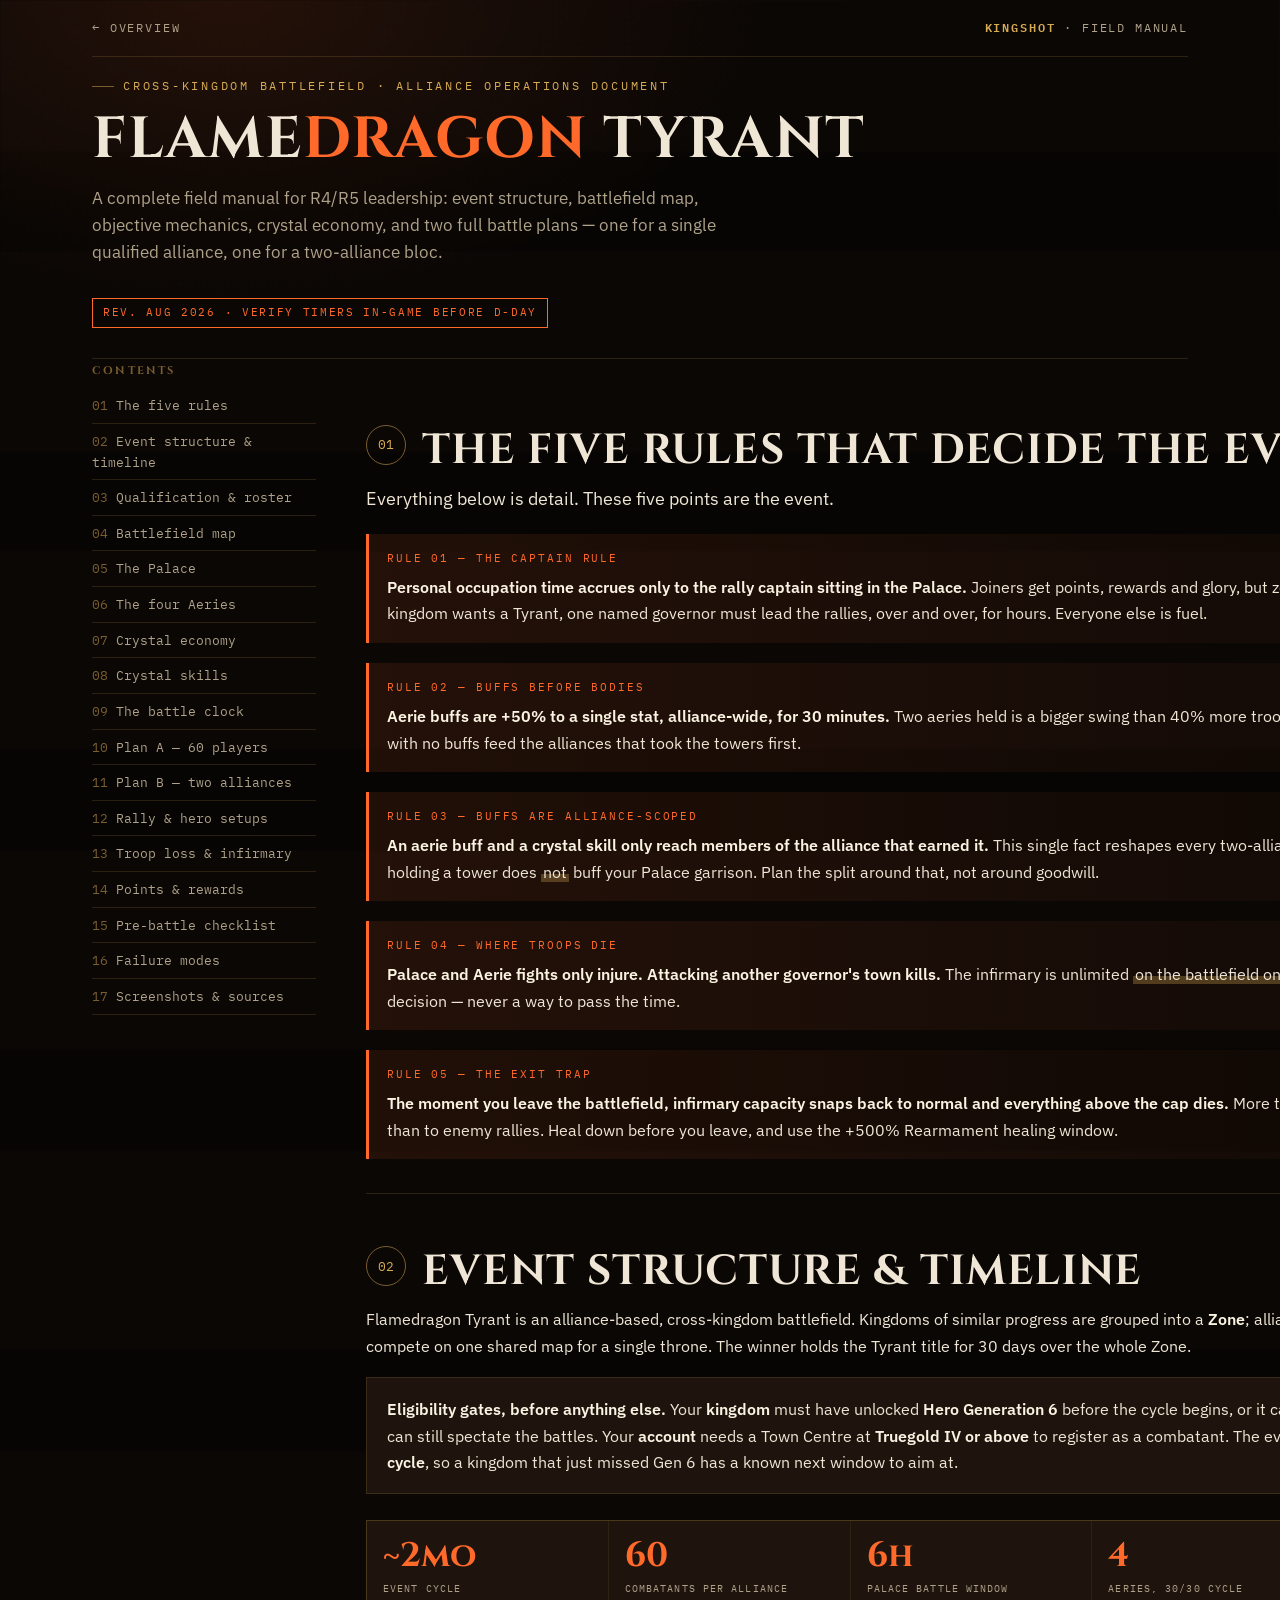
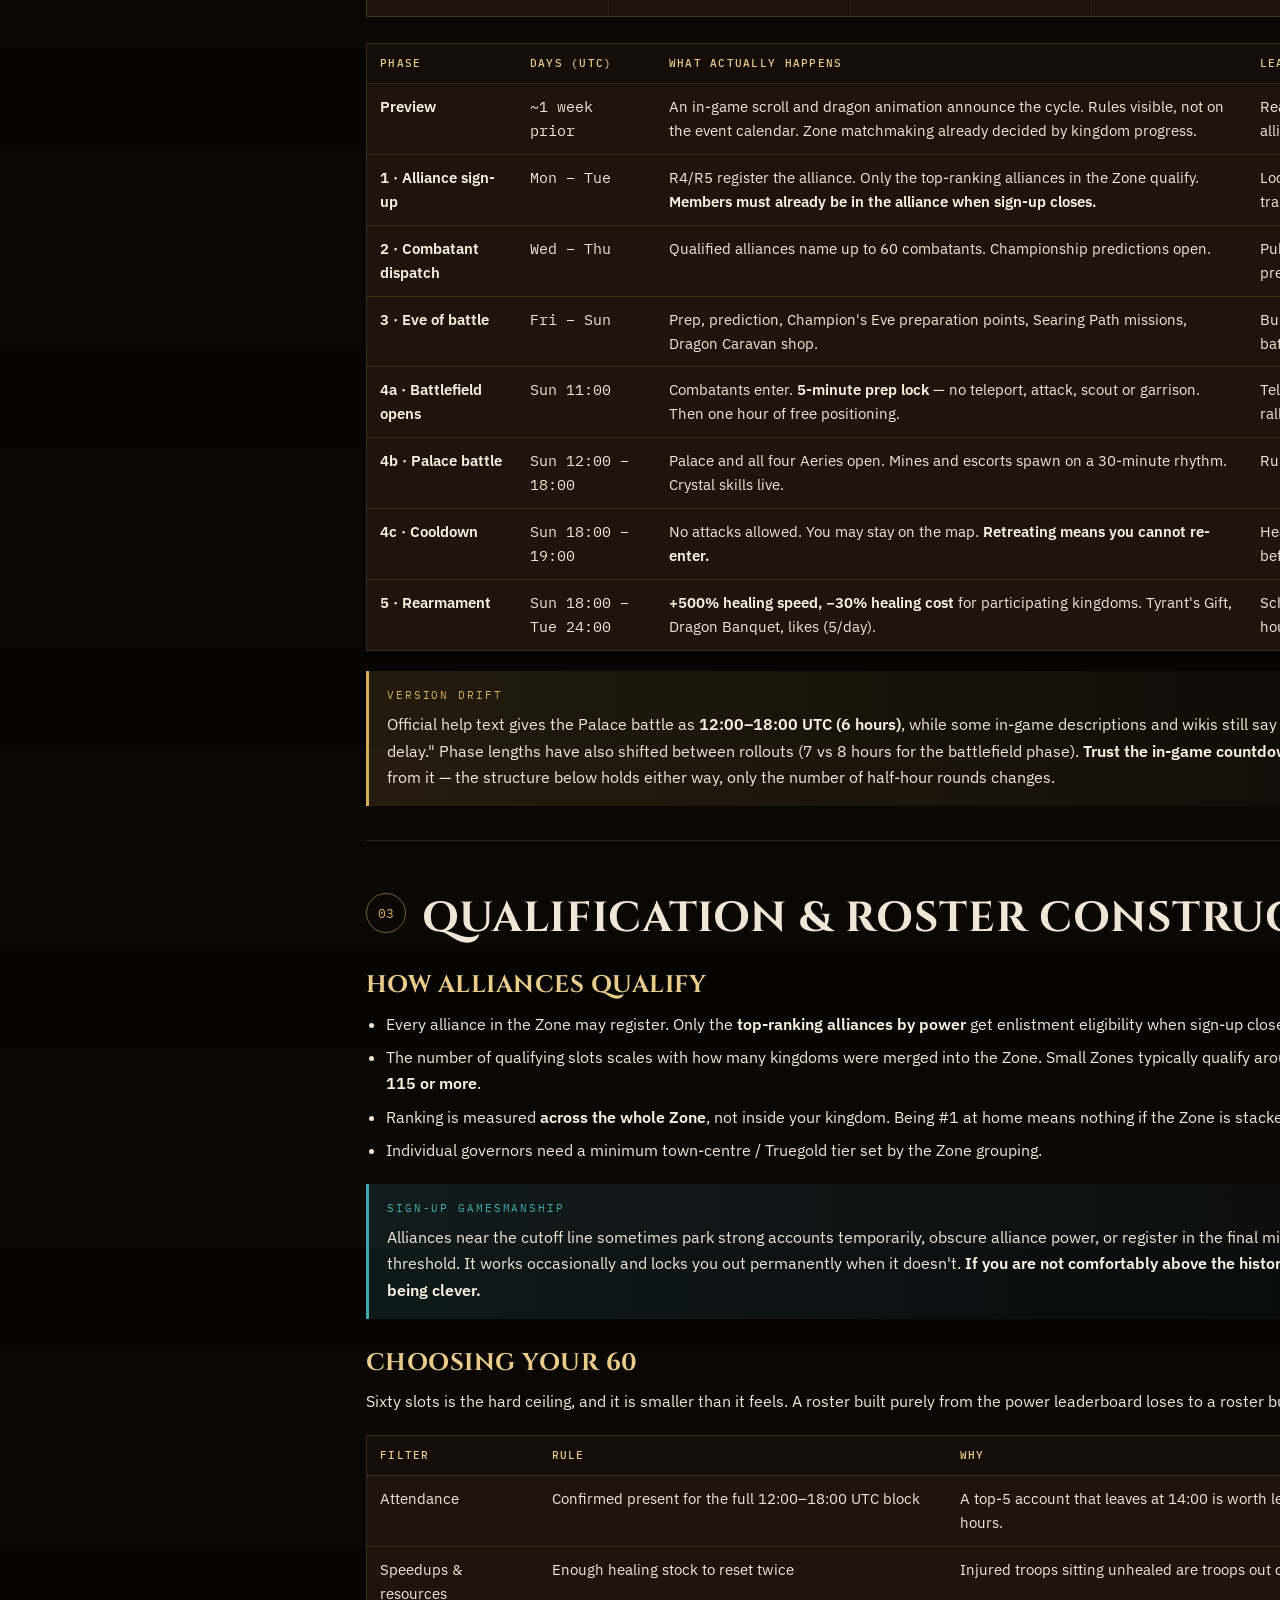
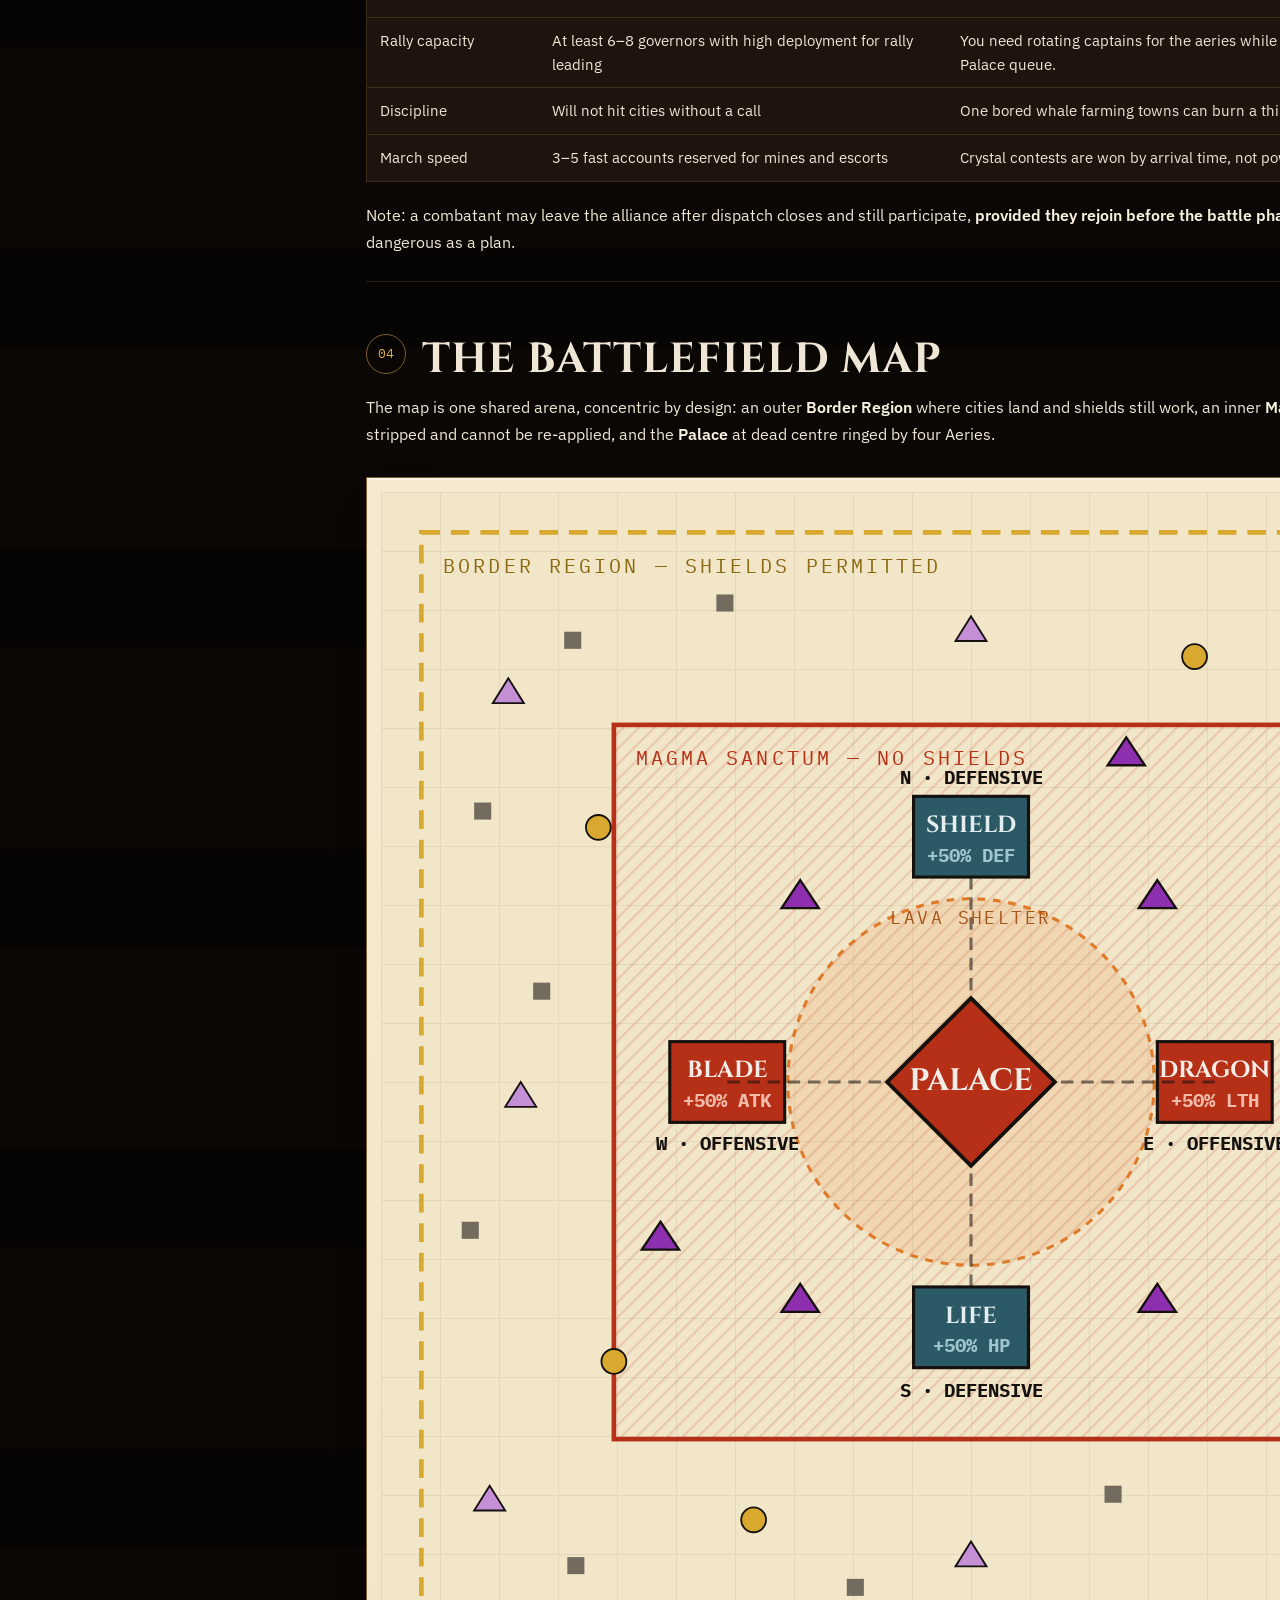
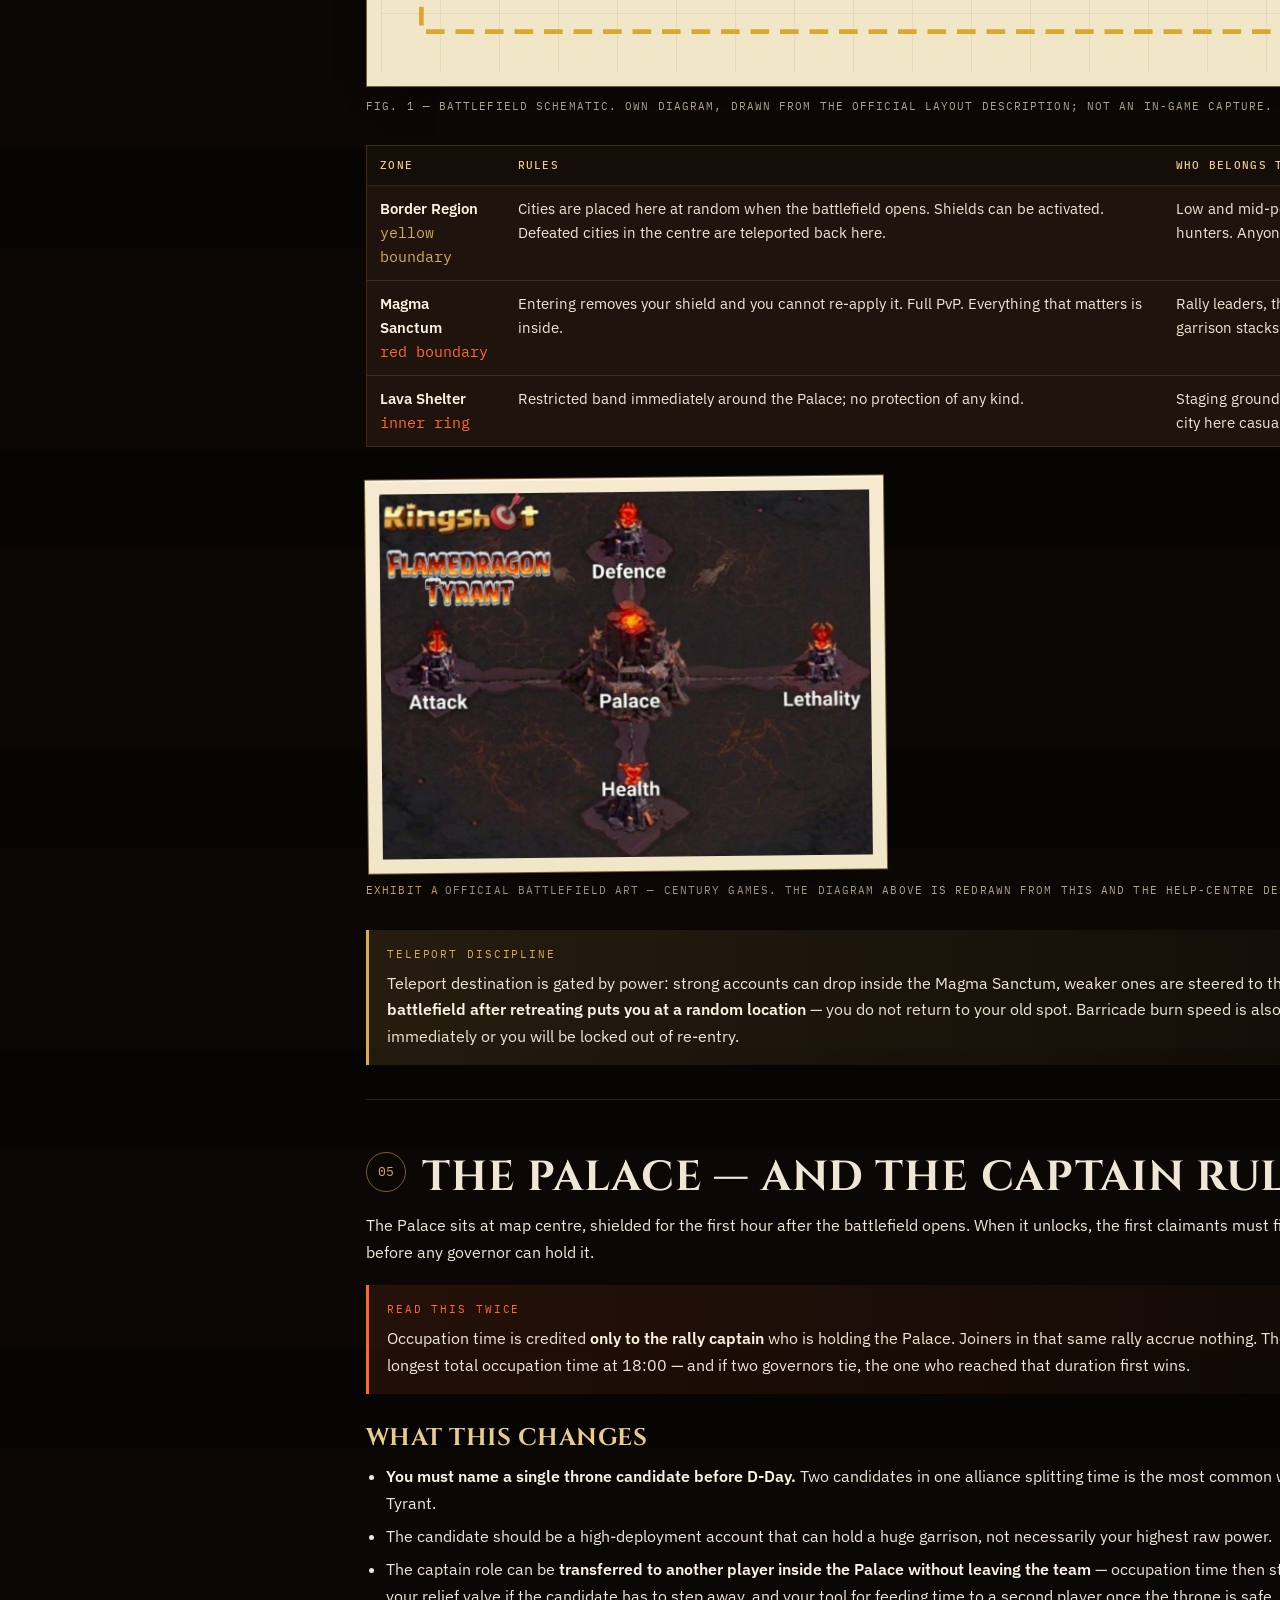
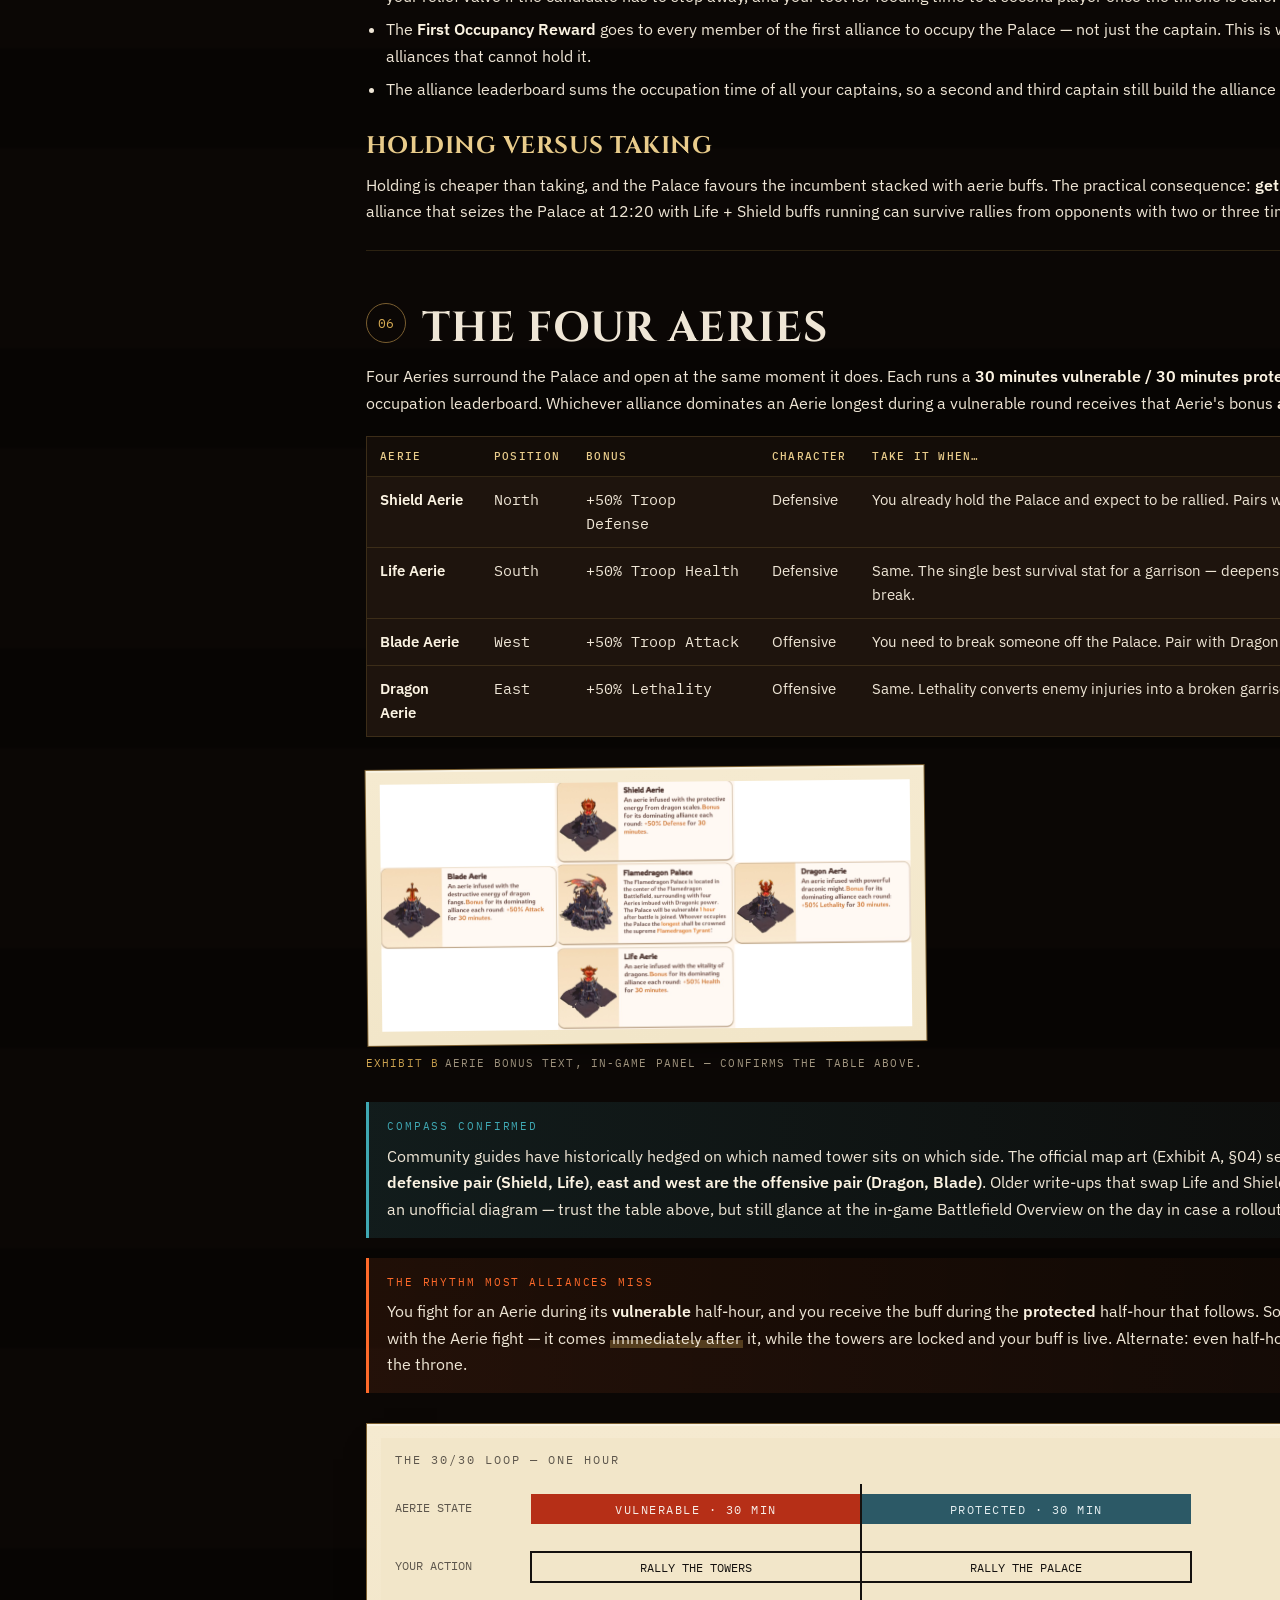
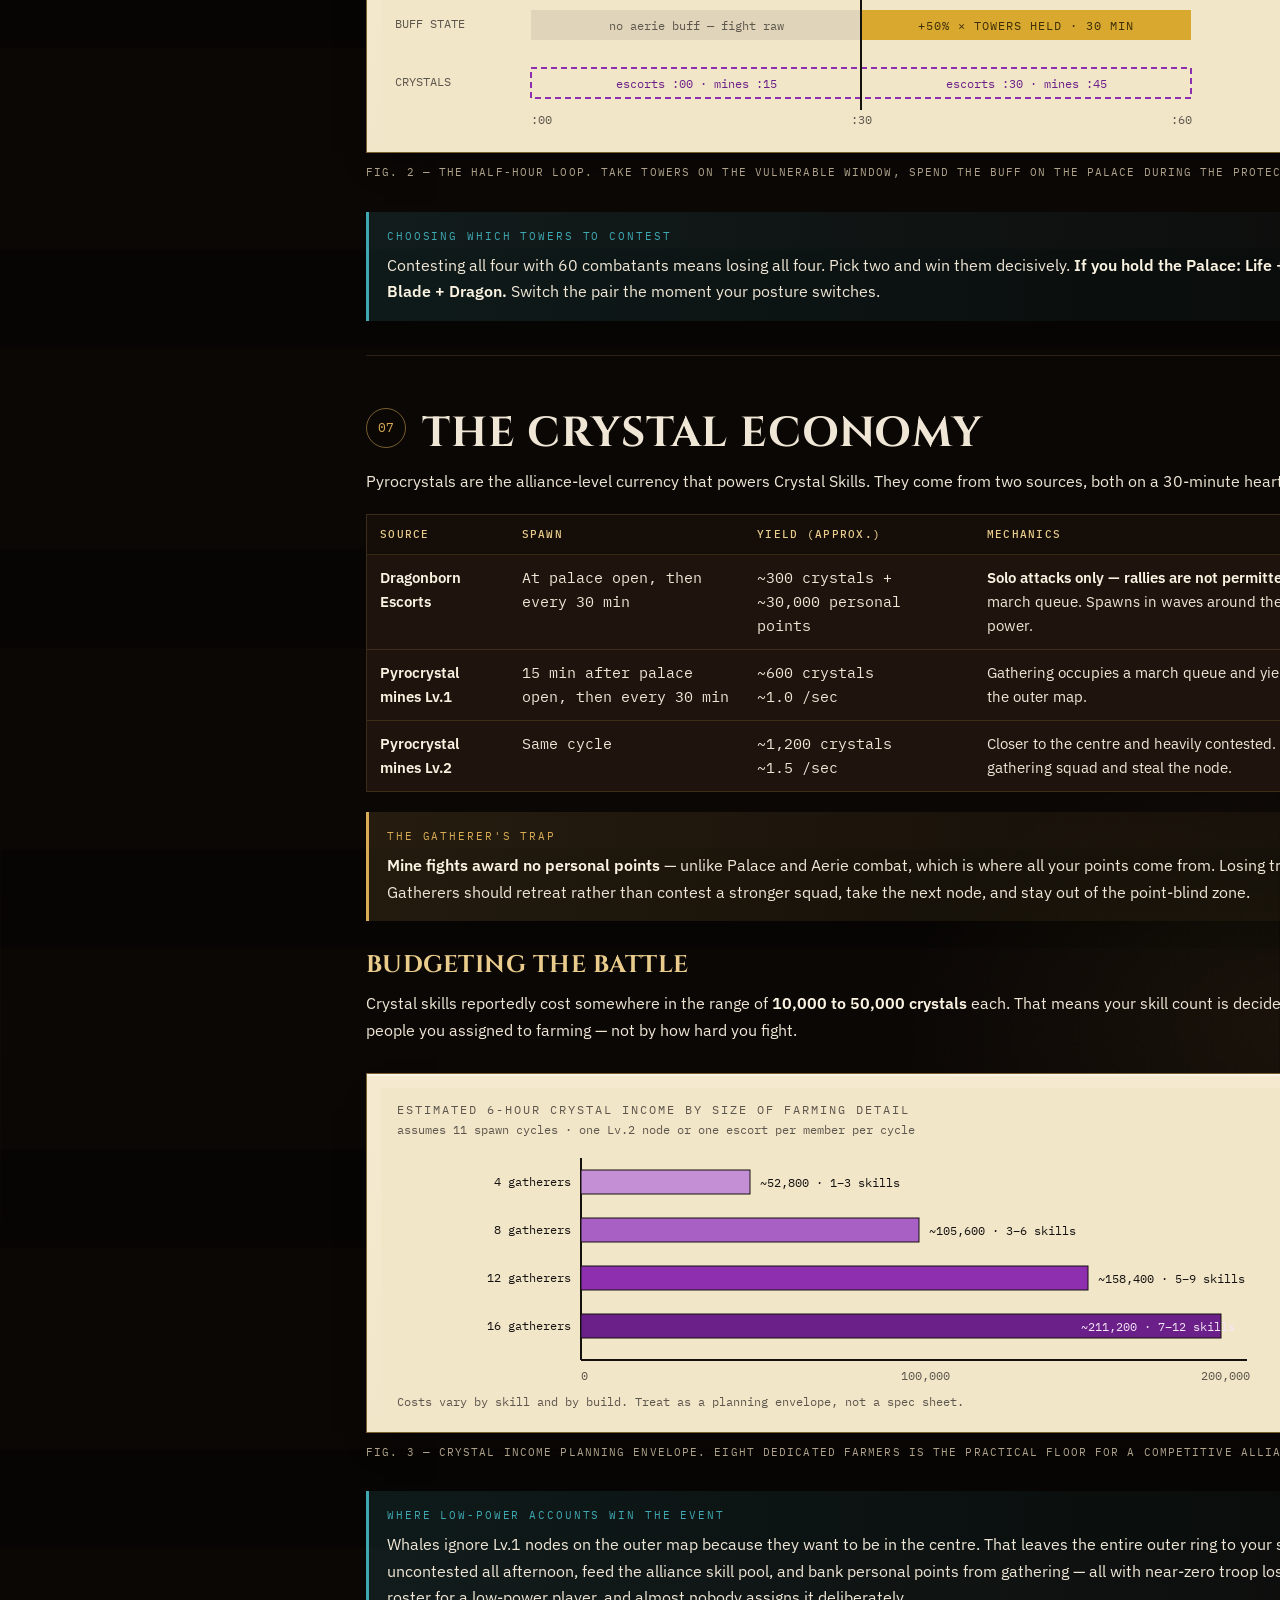
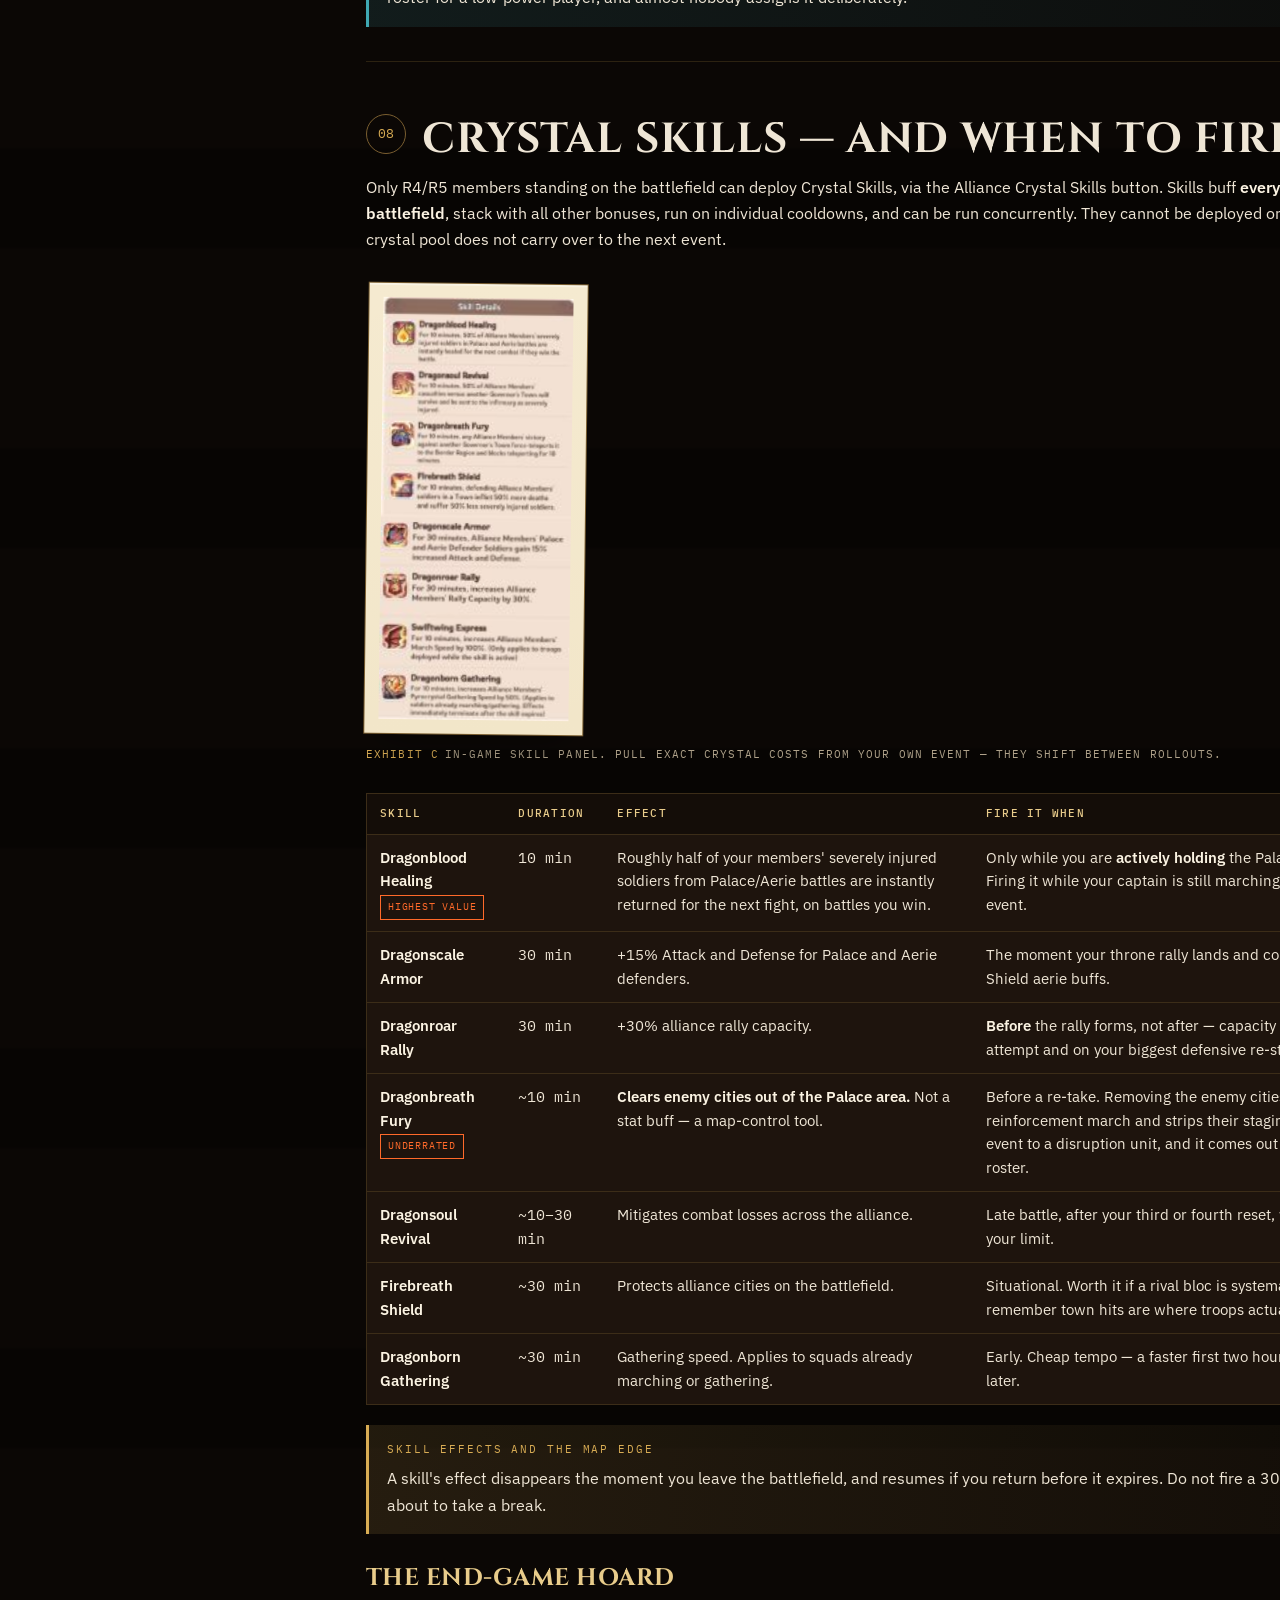
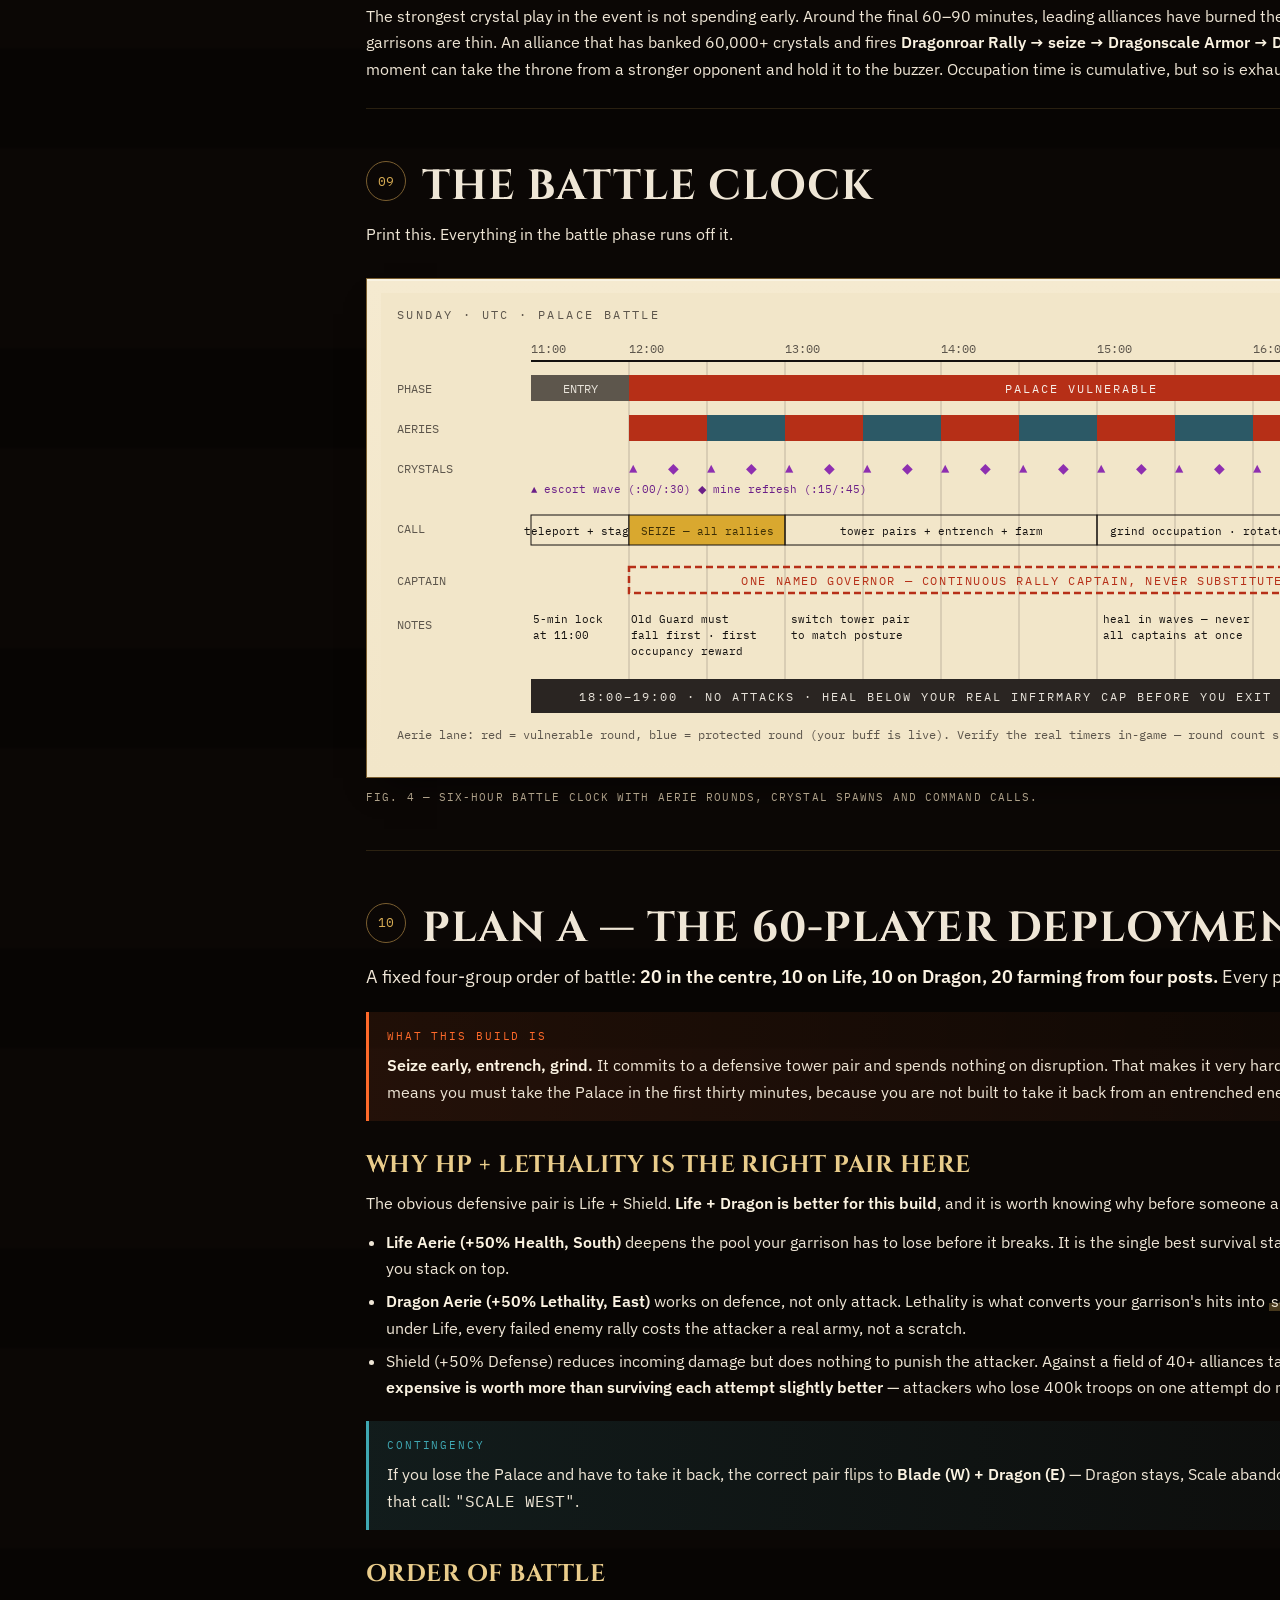
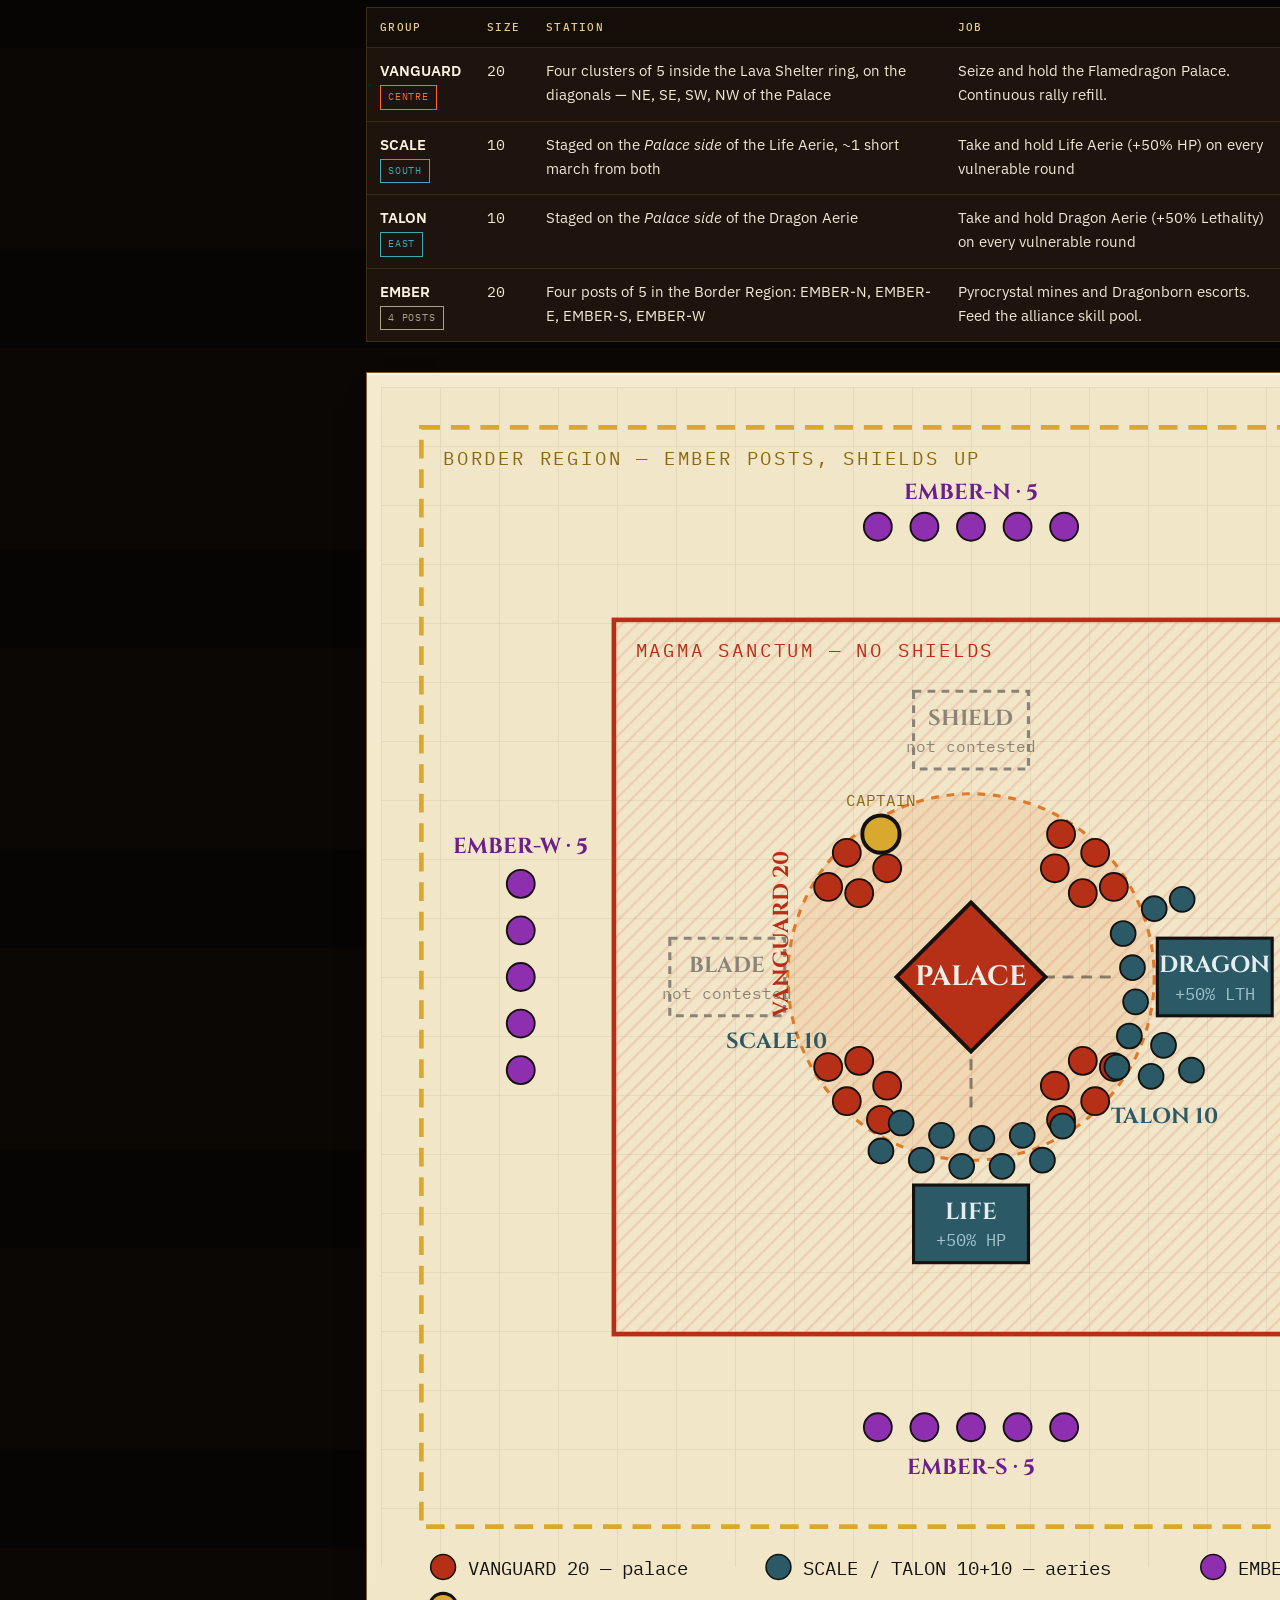
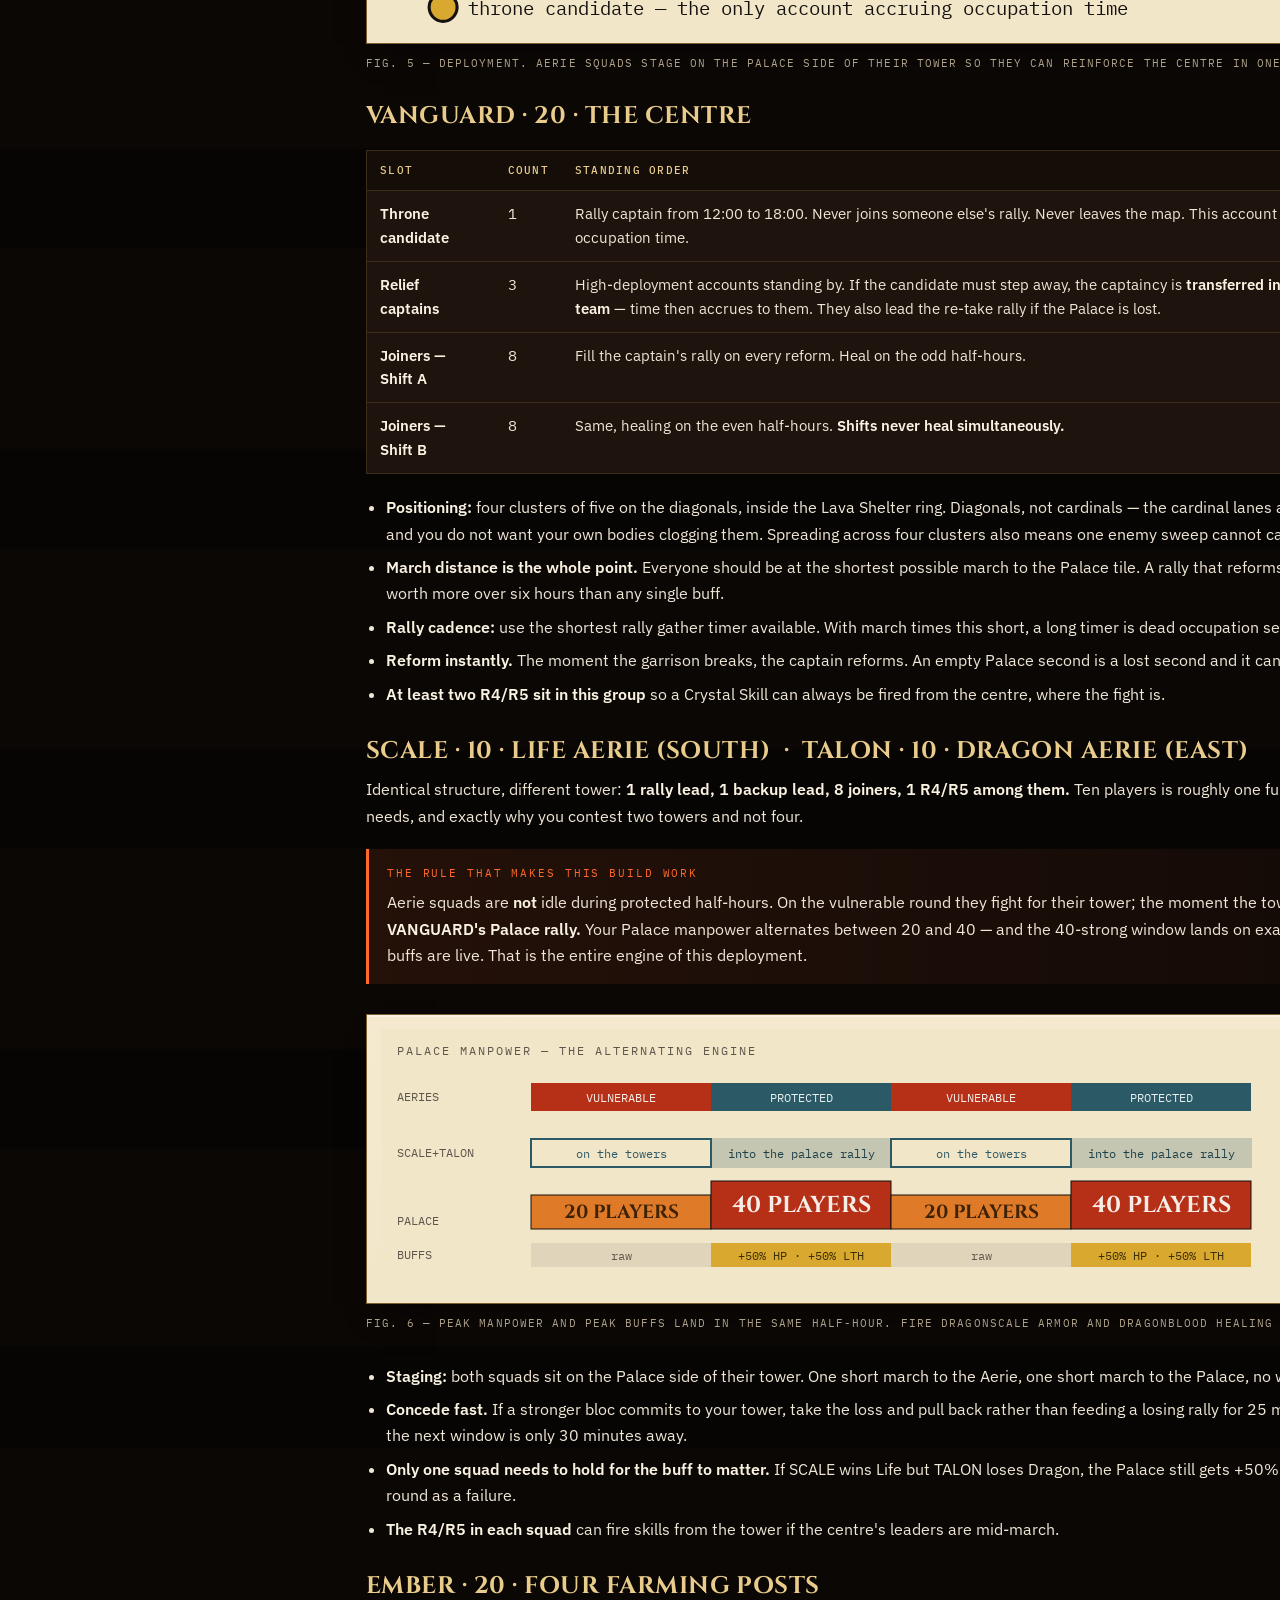
==== manual.html @ a16f806e "Add Flamedragon Tyrant field manual site Landing page plus full 17-section manual, dark volcanic des" ====
<!DOCTYPE html>
<html lang="en">
<head>
<meta charset="utf-8">
<meta name="viewport" content="width=device-width, initial-scale=1">
<title>Flamedragon Tyrant — Alliance Field Manual | Kingshot</title>
<meta name="description" content="Full R4/R5 field manual for Kingshot's Flamedragon Tyrant: timeline, battlefield map, aerie buffs, crystal economy, two full battle plans, points and rewards.">
<link rel="preconnect" href="https://fonts.googleapis.com">
<link rel="preconnect" href="https://fonts.gstatic.com" crossorigin>
<link href="https://fonts.googleapis.com/css2?family=Cinzel:wght@500;600;700;800&family=IBM+Plex+Mono:wght@400;500;600&family=IBM+Plex+Sans:ital,wght@0,400;0,500;0,600;1,400&display=swap" rel="stylesheet">
<link rel="stylesheet" href="styles.css">
</head>
<body>
<div class="wrap">

  <div class="topbar">
    <a href="index.html">← Overview</a>
    <span class="id"><span class="brand">Kingshot</span><span class="sub"> · Field Manual</span></span>
  </div>

  <header class="plate-head">
    <p class="eyebrow"><span class="dash"></span>Cross-kingdom battlefield · Alliance operations document</p>
    <h1 style="font-size:clamp(34px,6vw,58px);margin-top:14px">Flame<span style="color:var(--ember)">dragon</span> Tyrant</h1>
    <p class="sub" style="max-width:64ch;font-size:16.5px;color:var(--ash-dim);margin-top:14px">A complete field manual for R4/R5 leadership: event structure, battlefield map, objective mechanics, crystal economy, and two full battle plans — one for a single qualified alliance, one for a two-alliance bloc.</p>
    <div class="stamp">Rev. Aug 2026 · verify timers in-game before D-Day</div>
  </header>

  <div class="manual-layout">

    <nav class="side-toc desktop-only" aria-label="Table of contents">
      <h4>Contents</h4>
      <ol>
        <li><a href="#s1"><span class="n">01</span>The five rules</a></li>
        <li><a href="#s2"><span class="n">02</span>Event structure &amp; timeline</a></li>
        <li><a href="#s3"><span class="n">03</span>Qualification &amp; roster</a></li>
        <li><a href="#s4"><span class="n">04</span>Battlefield map</a></li>
        <li><a href="#s5"><span class="n">05</span>The Palace</a></li>
        <li><a href="#s6"><span class="n">06</span>The four Aeries</a></li>
        <li><a href="#s7"><span class="n">07</span>Crystal economy</a></li>
        <li><a href="#s8"><span class="n">08</span>Crystal skills</a></li>
        <li><a href="#s9"><span class="n">09</span>The battle clock</a></li>
        <li><a href="#s10"><span class="n">10</span>Plan A — 60 players</a></li>
        <li><a href="#s11"><span class="n">11</span>Plan B — two alliances</a></li>
        <li><a href="#s12"><span class="n">12</span>Rally &amp; hero setups</a></li>
        <li><a href="#s13"><span class="n">13</span>Troop loss &amp; infirmary</a></li>
        <li><a href="#s14"><span class="n">14</span>Points &amp; rewards</a></li>
        <li><a href="#s15"><span class="n">15</span>Pre-battle checklist</a></li>
        <li><a href="#s16"><span class="n">16</span>Failure modes</a></li>
        <li><a href="#s17"><span class="n">17</span>Screenshots &amp; sources</a></li>
      </ol>
    </nav>

    <main>
    <details class="toc-mobile">
      <summary>Contents — jump to a section</summary>
      <nav class="side-toc" aria-label="Table of contents (mobile)">
        <ol>
          <li><a href="#s1"><span class="n">01</span>The five rules</a></li>
          <li><a href="#s2"><span class="n">02</span>Event structure &amp; timeline</a></li>
          <li><a href="#s3"><span class="n">03</span>Qualification &amp; roster</a></li>
          <li><a href="#s4"><span class="n">04</span>Battlefield map</a></li>
          <li><a href="#s5"><span class="n">05</span>The Palace</a></li>
          <li><a href="#s6"><span class="n">06</span>The four Aeries</a></li>
          <li><a href="#s7"><span class="n">07</span>Crystal economy</a></li>
          <li><a href="#s8"><span class="n">08</span>Crystal skills</a></li>
          <li><a href="#s9"><span class="n">09</span>The battle clock</a></li>
          <li><a href="#s10"><span class="n">10</span>Plan A — 60 players</a></li>
          <li><a href="#s11"><span class="n">11</span>Plan B — two alliances</a></li>
          <li><a href="#s12"><span class="n">12</span>Rally &amp; hero setups</a></li>
          <li><a href="#s13"><span class="n">13</span>Troop loss &amp; infirmary</a></li>
          <li><a href="#s14"><span class="n">14</span>Points &amp; rewards</a></li>
          <li><a href="#s15"><span class="n">15</span>Pre-battle checklist</a></li>
          <li><a href="#s16"><span class="n">16</span>Failure modes</a></li>
          <li><a href="#s17"><span class="n">17</span>Screenshots &amp; sources</a></li>
        </ol>
      </nav>
    </details>

    <!-- ================= 1 ================= -->
    <section id="s1">
      <div class="sec-head"><span class="sec-num">01</span><h2>The five rules that decide the event</h2></div>
      <p class="lede">Everything below is detail. These five points are the event.</p>

      <div class="rule">
        <span class="tag">Rule 01 — the captain rule</span>
        <strong>Personal occupation time accrues only to the rally captain sitting in the Palace.</strong> Joiners get points, rewards and glory, but zero occupation seconds. If your kingdom wants a Tyrant, one named governor must lead the rallies, over and over, for hours. Everyone else is fuel.
      </div>
      <div class="rule">
        <span class="tag">Rule 02 — buffs before bodies</span>
        <strong>Aerie buffs are +50% to a single stat, alliance-wide, for 30 minutes.</strong> Two aeries held is a bigger swing than 40% more troops. Alliances that sprint at the Palace with no buffs feed the alliances that took the towers first.
      </div>
      <div class="rule">
        <span class="tag">Rule 03 — buffs are alliance-scoped</span>
        <strong>An aerie buff and a crystal skill only reach members of the alliance that earned it.</strong> This single fact reshapes every two-alliance plan: your partner alliance holding a tower does <em class="hl">not</em> buff your Palace garrison. Plan the split around that, not around goodwill.
      </div>
      <div class="rule">
        <span class="tag">Rule 04 — where troops die</span>
        <strong>Palace and Aerie fights only injure. Attacking another governor's town kills.</strong> The infirmary is unlimited <em class="hl">on the battlefield only</em>. City hits are a deliberate, costed decision — never a way to pass the time.
      </div>
      <div class="rule">
        <span class="tag">Rule 05 — the exit trap</span>
        <strong>The moment you leave the battlefield, infirmary capacity snaps back to normal and everything above the cap dies.</strong> More troops have been lost to logging off than to enemy rallies. Heal down before you leave, and use the +500% Rearmament healing window.
      </div>
    </section>

    <!-- ================= 2 ================= -->
    <section id="s2">
      <div class="sec-head"><span class="sec-num">02</span><h2>Event structure &amp; timeline</h2></div>
      <p>Flamedragon Tyrant is an alliance-based, cross-kingdom battlefield. Kingdoms of similar progress are grouped into a <strong>Zone</strong>; alliances from every kingdom in that Zone compete on one shared map for a single throne. The winner holds the Tyrant title for 30 days over the whole Zone.</p>

      <div class="card">
        <strong>Eligibility gates, before anything else.</strong> Your <strong>kingdom</strong> must have unlocked <strong>Hero Generation 6</strong> before the cycle begins, or it cannot compete — ineligible kingdoms can still spectate the battles. Your <strong>account</strong> needs a Town Centre at <strong>Truegold IV or above</strong> to register as a combatant. The event runs on roughly a <strong>two-month cycle</strong>, so a kingdom that just missed Gen 6 has a known next window to aim at.
      </div>

      <div class="kpis">
        <div class="kpi"><b>~2mo</b><span>event cycle</span></div>
        <div class="kpi"><b>60</b><span>combatants per alliance</span></div>
        <div class="kpi"><b>6h</b><span>palace battle window</span></div>
        <div class="kpi"><b>4</b><span>aeries, 30/30 cycle</span></div>
        <div class="kpi"><b>30d</b><span>tyrant reign</span></div>
      </div>

      <div class="tw">
      <table>
        <thead><tr><th>Phase</th><th class="mono">Days (UTC)</th><th>What actually happens</th><th>Leadership action</th></tr></thead>
        <tbody>
          <tr><td><strong>Preview</strong></td><td class="mono">~1 week prior</td><td>An in-game scroll and dragon animation announce the cycle. Rules visible, not on the event calendar. Zone matchmaking already decided by kingdom progress.</td><td>Read the Zone list. Identify the two or three alliances that can actually win.</td></tr>
          <tr><td><strong>1 · Alliance sign-up</strong></td><td class="mono">Mon – Tue</td><td>R4/R5 register the alliance. Only the top-ranking alliances in the Zone qualify. <strong>Members must already be in the alliance when sign-up closes.</strong></td><td>Lock the roster before Monday. No late transfers, no swaps.</td></tr>
          <tr><td><strong>2 · Combatant dispatch</strong></td><td class="mono">Wed – Thu</td><td>Qualified alliances name up to 60 combatants. Championship predictions open.</td><td>Publish the 60 and the reserve list. Place predictions.</td></tr>
          <tr><td><strong>3 · Eve of battle</strong></td><td class="mono">Fri – Sun</td><td>Prep, prediction, Champion's Eve preparation points, Searing Path missions, Dragon Caravan shop.</td><td>Burn Champion's Eve milestones for battlefield healing bonuses. Brief the roster.</td></tr>
          <tr><td><strong>4a · Battlefield opens</strong></td><td class="mono">Sun 11:00</td><td>Combatants enter. <strong>5-minute prep lock</strong> — no teleport, attack, scout or garrison. Then one hour of free positioning.</td><td>Teleport by power tier. Stage the throne rally.</td></tr>
          <tr><td><strong>4b · Palace battle</strong></td><td class="mono">Sun 12:00 – 18:00</td><td>Palace and all four Aeries open. Mines and escorts spawn on a 30-minute rhythm. Crystal skills live.</td><td>Run the battle clock (§09).</td></tr>
          <tr><td><strong>4c · Cooldown</strong></td><td class="mono">Sun 18:00 – 19:00</td><td>No attacks allowed. You may stay on the map. <strong>Retreating means you cannot re-enter.</strong></td><td>Heal down below your real infirmary cap before exiting.</td></tr>
          <tr><td><strong>5 · Rearmament</strong></td><td class="mono">Sun 18:00 – Tue 24:00</td><td><strong>+500% healing speed, −30% healing cost</strong> for participating kingdoms. Tyrant's Gift, Dragon Banquet, likes (5/day).</td><td>Schedule mass healing at a high-activity hour. Collect the free packs.</td></tr>
        </tbody>
      </table>
      </div>

      <div class="warn">
        <span class="tag">Version drift</span>
        Official help text gives the Palace battle as <strong>12:00–18:00 UTC (6 hours)</strong>, while some in-game descriptions and wikis still say "vulnerable for 5 hours after a 1-hour delay." Phase lengths have also shifted between rollouts (7 vs 8 hours for the battlefield phase). <strong>Trust the in-game countdown on the day</strong> and build your clock from it — the structure below holds either way, only the number of half-hour rounds changes.
      </div>
    </section>

    <!-- ================= 3 ================= -->
    <section id="s3">
      <div class="sec-head"><span class="sec-num">03</span><h2>Qualification &amp; roster construction</h2></div>

      <h3>How alliances qualify</h3>
      <ul>
        <li>Every alliance in the Zone may register. Only the <strong>top-ranking alliances by power</strong> get enlistment eligibility when sign-up closes.</li>
        <li>The number of qualifying slots scales with how many kingdoms were merged into the Zone. Small Zones typically qualify around <strong>40 alliances</strong>; large ones scale to <strong>115 or more</strong>.</li>
        <li>Ranking is measured <strong>across the whole Zone</strong>, not inside your kingdom. Being #1 at home means nothing if the Zone is stacked.</li>
        <li>Individual governors need a minimum town-centre / Truegold tier set by the Zone grouping.</li>
      </ul>

      <div class="tip">
        <span class="tag">Sign-up gamesmanship</span>
        Alliances near the cutoff line sometimes park strong accounts temporarily, obscure alliance power, or register in the final minutes so rivals can't read the threshold. It works occasionally and locks you out permanently when it doesn't. <strong>If you are not comfortably above the historical cutoff, register early and stop being clever.</strong>
      </div>

      <h3>Choosing your 60</h3>
      <p>Sixty slots is the hard ceiling, and it is smaller than it feels. A roster built purely from the power leaderboard loses to a roster built from availability.</p>
      <div class="tw">
      <table>
        <thead><tr><th>Filter</th><th>Rule</th><th>Why</th></tr></thead>
        <tbody>
          <tr><td>Attendance</td><td>Confirmed present for the full 12:00–18:00 UTC block</td><td>A top-5 account that leaves at 14:00 is worth less than a mid account that stays six hours.</td></tr>
          <tr><td>Speedups &amp; resources</td><td>Enough healing stock to reset twice</td><td>Injured troops sitting unhealed are troops out of the fight.</td></tr>
          <tr><td>Rally capacity</td><td>At least 6–8 governors with high deployment for rally leading</td><td>You need rotating captains for the aeries while the throne captain never leaves the Palace queue.</td></tr>
          <tr><td>Discipline</td><td>Will not hit cities without a call</td><td>One bored whale farming towns can burn a third of your healing budget.</td></tr>
          <tr><td>March speed</td><td>3–5 fast accounts reserved for mines and escorts</td><td>Crystal contests are won by arrival time, not power.</td></tr>
        </tbody>
      </table>
      </div>
      <p>Note: a combatant may leave the alliance after dispatch closes and still participate, <strong>provided they rejoin before the battle phase ends</strong>. Useful for emergency shuffles, dangerous as a plan.</p>
    </section>

    <!-- ================= 4 ================= -->
    <section id="s4">
      <div class="sec-head"><span class="sec-num">04</span><h2>The battlefield map</h2></div>
      <p>The map is one shared arena, concentric by design: an outer <strong>Border Region</strong> where cities land and shields still work, an inner <strong>Magma Sanctum</strong> where shields are stripped and cannot be re-applied, and the <strong>Palace</strong> at dead centre ringed by four Aeries.</p>

      <figure>
        <div class="plate">
          <svg viewBox="0 0 760 760" role="img" aria-label="Schematic of the Flamedragon battlefield: concentric Border Region and Magma Sanctum with the Palace at centre and four Aeries at north, south, east and west.">
            <defs>
              <pattern id="hatch" width="7" height="7" patternTransform="rotate(45)" patternUnits="userSpaceOnUse">
                <line x1="0" y1="0" x2="0" y2="7" stroke="rgba(182,47,23,.16)" stroke-width="3"/>
              </pattern>
              <pattern id="grid" width="38" height="38" patternUnits="userSpaceOnUse">
                <path d="M38 0 L0 0 0 38" fill="none" stroke="rgba(20,17,15,.09)" stroke-width="1"/>
              </pattern>
            </defs>

            <rect x="0" y="0" width="760" height="760" fill="#F2E6C9"/>
            <rect x="0" y="0" width="760" height="760" fill="url(#grid)"/>

            <!-- border region -->
            <rect x="26" y="26" width="708" height="708" fill="none" stroke="#D9A82F" stroke-width="3" stroke-dasharray="12 7"/>
            <text x="40" y="52" font-family="IBM Plex Mono, monospace" font-size="13" fill="#8a6a10" letter-spacing="2">BORDER REGION — SHIELDS PERMITTED</text>

            <!-- magma sanctum -->
            <rect x="150" y="150" width="460" height="460" fill="url(#hatch)" stroke="#B62F17" stroke-width="3"/>
            <text x="164" y="176" font-family="IBM Plex Mono, monospace" font-size="13" fill="#B62F17" letter-spacing="2">MAGMA SANCTUM — NO SHIELDS</text>

            <!-- lava shelter ring -->
            <circle cx="380" cy="380" r="118" fill="rgba(222,122,40,.14)" stroke="#DE7A28" stroke-width="2" stroke-dasharray="5 5"/>
            <text x="380" y="278" text-anchor="middle" font-family="IBM Plex Mono, monospace" font-size="11.5" fill="#a4551a" letter-spacing="1.6">LAVA SHELTER</text>

            <!-- palace -->
            <g>
              <polygon points="380,326 434,380 380,434 326,380" fill="#B62F17" stroke="#14110F" stroke-width="2.5"/>
              <text x="380" y="385" text-anchor="middle" font-family="Cinzel, serif" font-weight="700" font-size="20" fill="#F2EEE7">PALACE</text>
            </g>

            <!-- aeries -->
            <g font-family="Cinzel, serif" font-weight="700" font-size="15" text-anchor="middle">
              <!-- N — Shield -->
              <rect x="343" y="196" width="74" height="52" fill="#2C5966" stroke="#14110F" stroke-width="2"/>
              <text x="380" y="219" fill="#E4EEF0">SHIELD</text><text x="380" y="238" fill="#9FC4CC" font-size="12" font-family="IBM Plex Mono, monospace">+50% DEF</text>
              <text x="380" y="188" fill="#14110F" font-size="12" font-family="IBM Plex Mono, monospace">N · DEFENSIVE</text>
              <!-- S — Life -->
              <rect x="343" y="512" width="74" height="52" fill="#2C5966" stroke="#14110F" stroke-width="2"/>
              <text x="380" y="535" fill="#E4EEF0">LIFE</text><text x="380" y="554" fill="#9FC4CC" font-size="12" font-family="IBM Plex Mono, monospace">+50% HP</text>
              <text x="380" y="583" fill="#14110F" font-size="12" font-family="IBM Plex Mono, monospace">S · DEFENSIVE</text>
              <!-- W — Blade -->
              <rect x="186" y="354" width="74" height="52" fill="#B62F17" stroke="#14110F" stroke-width="2"/>
              <text x="223" y="377" fill="#F7EDE7">BLADE</text><text x="223" y="396" fill="#F0BCA9" font-size="12" font-family="IBM Plex Mono, monospace">+50% ATK</text>
              <text x="223" y="424" fill="#14110F" font-size="12" font-family="IBM Plex Mono, monospace">W · OFFENSIVE</text>
              <!-- E — Dragon -->
              <rect x="500" y="354" width="74" height="52" fill="#B62F17" stroke="#14110F" stroke-width="2"/>
              <text x="537" y="377" fill="#F7EDE7">DRAGON</text><text x="537" y="396" fill="#F0BCA9" font-size="12" font-family="IBM Plex Mono, monospace">+50% LTH</text>
              <text x="537" y="424" fill="#14110F" font-size="12" font-family="IBM Plex Mono, monospace">E · OFFENSIVE</text>
            </g>

            <!-- L2 mines inside sanctum -->
            <g fill="#8E2FB0" stroke="#14110F" stroke-width="1.5">
              <polygon points="270,250 282,268 258,268"/><polygon points="500,250 512,268 488,268"/>
              <polygon points="270,510 282,528 258,528"/><polygon points="500,510 512,528 488,528"/>
              <polygon points="480,158 492,176 468,176"/><polygon points="180,470 192,488 168,488"/>
            </g>
            <!-- L1 mines in border -->
            <g fill="#C58FD6" stroke="#14110F" stroke-width="1.2">
              <polygon points="82,120 92,136 72,136"/><polygon points="660,110 670,126 650,126"/>
              <polygon points="70,640 80,656 60,656"/><polygon points="672,646 682,662 662,662"/>
              <polygon points="380,80 390,96 370,96"/><polygon points="380,676 390,692 370,692"/>
              <polygon points="90,380 100,396 80,396"/><polygon points="668,380 678,396 658,396"/>
            </g>
            <!-- escorts -->
            <g fill="#D9A82F" stroke="#14110F" stroke-width="1.2">
              <circle cx="140" cy="216" r="8"/><circle cx="620" cy="200" r="8"/>
              <circle cx="150" cy="560" r="8"/><circle cx="612" cy="572" r="8"/>
              <circle cx="240" cy="662" r="8"/><circle cx="524" cy="106" r="8"/>
            </g>
            <!-- cities -->
            <g fill="#5d564c" opacity=".85">
              <rect x="60" y="200" width="11" height="11"/><rect x="118" y="90" width="11" height="11"/>
              <rect x="216" y="66" width="11" height="11"/><rect x="596" y="66" width="11" height="11"/>
              <rect x="690" y="230" width="11" height="11"/><rect x="700" y="470" width="11" height="11"/>
              <rect x="606" y="690" width="11" height="11"/><rect x="300" y="700" width="11" height="11"/>
              <rect x="120" y="686" width="11" height="11"/><rect x="52" y="470" width="11" height="11"/>
              <rect x="466" y="640" width="11" height="11"/><rect x="98" y="316" width="11" height="11"/>
            </g>

            <!-- rally vectors -->
            <g stroke="#14110F" stroke-width="2" fill="none" opacity=".55" stroke-dasharray="8 5">
              <path d="M223 380 L326 380"/>
              <path d="M537 380 L434 380"/>
              <path d="M380 248 L380 326"/>
              <path d="M380 512 L380 434"/>
            </g>
          </svg>
        </div>
        <figcaption>Fig. 1 — Battlefield schematic. Own diagram, drawn from the official layout description; not an in-game capture.</figcaption>
      </figure>

      <div class="tw">
      <table>
        <thead><tr><th>Zone</th><th>Rules</th><th>Who belongs there</th></tr></thead>
        <tbody>
          <tr><td><strong>Border Region</strong><br><span class="mono" style="color:var(--gold)">yellow boundary</span></td><td>Cities are placed here at random when the battlefield opens. Shields can be activated. Defeated cities in the centre are teleported back here.</td><td>Low and mid-power accounts, gatherers, escort hunters. Anyone conserving troops.</td></tr>
          <tr><td><strong>Magma Sanctum</strong><br><span class="mono" style="color:var(--ember)">red boundary</span></td><td>Entering removes your shield and you cannot re-apply it. Full PvP. Everything that matters is inside.</td><td>Rally leaders, the throne candidate, aerie squads, garrison stacks.</td></tr>
          <tr><td><strong>Lava Shelter</strong><br><span class="mono" style="color:var(--ember)">inner ring</span></td><td>Restricted band immediately around the Palace; no protection of any kind.</td><td>Staging ground for the throne rally only. Do not park a city here casually.</td></tr>
        </tbody>
      </table>
      </div>

      <figure>
        <div class="plate photo" style="max-width:520px">
          <img src="img/map.jpg" alt="Official Kingshot artwork of the Flamedragon battlefield showing the Palace at centre and the Attack, Lethality, Health and Defence Aeries at west, east, south and north.">
        </div>
        <figcaption><span class="stamp-tag">Exhibit A</span>Official battlefield art — Century Games. The diagram above is redrawn from this and the help-centre description.</figcaption>
      </figure>

      <div class="warn">
        <span class="tag">Teleport discipline</span>
        Teleport destination is gated by power: strong accounts can drop inside the Magma Sanctum, weaker ones are steered to the Border Region. <strong>Re-entering the battlefield after retreating puts you at a random location</strong> — you do not return to your old spot. Barricade burn speed is also greatly increased on this map; repair immediately or you will be locked out of re-entry.
      </div>
    </section>

    <!-- ================= 5 ================= -->
    <section id="s5">
      <div class="sec-head"><span class="sec-num">05</span><h2>The Palace — and the captain rule</h2></div>
      <p>The Palace sits at map centre, shielded for the first hour after the battlefield opens. When it unlocks, the first claimants must first clear the <strong>Old Guard</strong> NPC defenders before any governor can hold it.</p>

      <div class="rule">
        <span class="tag">Read this twice</span>
        Occupation time is credited <strong>only to the rally captain</strong> who is holding the Palace. Joiners in that same rally accrue nothing. The Tyrant is the governor with the longest total occupation time at 18:00 — and if two governors tie, the one who reached that duration first wins.
      </div>

      <h3>What this changes</h3>
      <ul>
        <li><strong>You must name a single throne candidate before D-Day.</strong> Two candidates in one alliance splitting time is the most common way a strong alliance ends up with no Tyrant.</li>
        <li>The candidate should be a high-deployment account that can hold a huge garrison, not necessarily your highest raw power.</li>
        <li>The captain role can be <strong>transferred to another player inside the Palace without leaving the team</strong> — occupation time then starts accruing to the new captain. This is your relief valve if the candidate has to step away, and your tool for feeding time to a second player once the throne is safe.</li>
        <li>The <strong>First Occupancy Reward</strong> goes to every member of the first alliance to occupy the Palace — not just the captain. This is worth an all-in opening rush even for alliances that cannot hold it.</li>
        <li>The alliance leaderboard sums the occupation time of all your captains, so a second and third captain still build the alliance ranking after your Tyrant bid is settled.</li>
      </ul>

      <h3>Holding versus taking</h3>
      <p>Holding is cheaper than taking, and the Palace favours the incumbent stacked with aerie buffs. The practical consequence: <strong>get in early, then convert to defence.</strong> An alliance that seizes the Palace at 12:20 with Life + Shield buffs running can survive rallies from opponents with two or three times its power.</p>
    </section>

    <!-- ================= 6 ================= -->
    <section id="s6">
      <div class="sec-head"><span class="sec-num">06</span><h2>The four Aeries</h2></div>
      <p>Four Aeries surround the Palace and open at the same moment it does. Each runs a <strong>30 minutes vulnerable / 30 minutes protected</strong> cycle, and each keeps its own occupation leaderboard. Whichever alliance dominates an Aerie longest during a vulnerable round receives that Aerie's bonus <strong>alliance-wide for 30 minutes</strong>.</p>

      <div class="tw">
      <table>
        <thead><tr><th>Aerie</th><th class="mono">Position</th><th class="mono">Bonus</th><th>Character</th><th>Take it when…</th></tr></thead>
        <tbody>
          <tr><td><strong>Shield Aerie</strong></td><td class="mono">North</td><td class="mono">+50% Troop Defense</td><td>Defensive</td><td>You already hold the Palace and expect to be rallied. Pairs with Life for the "unkillable garrison."</td></tr>
          <tr><td><strong>Life Aerie</strong></td><td class="mono">South</td><td class="mono">+50% Troop Health</td><td>Defensive</td><td>Same. The single best survival stat for a garrison — deepens the pool your troops lose before they break.</td></tr>
          <tr><td><strong>Blade Aerie</strong></td><td class="mono">West</td><td class="mono">+50% Troop Attack</td><td>Offensive</td><td>You need to break someone off the Palace. Pair with Dragon for a kill window.</td></tr>
          <tr><td><strong>Dragon Aerie</strong></td><td class="mono">East</td><td class="mono">+50% Lethality</td><td>Offensive</td><td>Same. Lethality converts enemy injuries into a broken garrison faster than raw attack alone.</td></tr>
        </tbody>
      </table>
      </div>

      <figure>
        <div class="plate photo" style="max-width:560px">
          <img src="img/map_description.png" alt="In-game descriptions of the Flamedragon Palace and its four Aeries, each granting a plus fifty percent buff to the dominating alliance for thirty minutes.">
        </div>
        <figcaption><span class="stamp-tag">Exhibit B</span>Aerie bonus text, in-game panel — confirms the table above.</figcaption>
      </figure>

      <div class="tip">
        <span class="tag">Compass confirmed</span>
        Community guides have historically hedged on which named tower sits on which side. The official map art (Exhibit A, §04) settles it: <strong>north and south are the defensive pair (Shield, Life)</strong>, <strong>east and west are the offensive pair (Dragon, Blade)</strong>. Older write-ups that swap Life and Shield's compass points are working from an unofficial diagram — trust the table above, but still glance at the in-game Battlefield Overview on the day in case a rollout changes the layout.
      </div>

      <div class="rule">
        <span class="tag">The rhythm most alliances miss</span>
        You fight for an Aerie during its <strong>vulnerable</strong> half-hour, and you receive the buff during the <strong>protected</strong> half-hour that follows. So the Palace push is not simultaneous with the Aerie fight — it comes <em class="hl">immediately after</em> it, while the towers are locked and your buff is live. Alternate: even half-hour = take towers. Odd half-hour = hit the throne.
      </div>

      <figure>
        <div class="plate scroll">
          <svg viewBox="0 0 900 300" width="900" role="img" aria-label="Diagram of the aerie 30-minute vulnerable and protected cycle, showing that buffs land during the protected window and should be spent on the palace.">
            <rect width="900" height="300" fill="#F2E6C9"/>
            <g font-family="IBM Plex Mono, monospace" font-size="12" fill="#14110F">
              <text x="14" y="26" letter-spacing="2" fill="#5d564c">THE 30/30 LOOP — ONE HOUR</text>

              <text x="14" y="74" fill="#5d564c">AERIE STATE</text>
              <rect x="150" y="56" width="330" height="30" fill="#B62F17"/>
              <text x="315" y="76" text-anchor="middle" fill="#F7EDE7" letter-spacing="1.5">VULNERABLE · 30 MIN</text>
              <rect x="480" y="56" width="330" height="30" fill="#2C5966"/>
              <text x="645" y="76" text-anchor="middle" fill="#E4EEF0" letter-spacing="1.5">PROTECTED · 30 MIN</text>

              <text x="14" y="132" fill="#5d564c">YOUR ACTION</text>
              <rect x="150" y="114" width="330" height="30" fill="none" stroke="#14110F" stroke-width="2"/>
              <text x="315" y="134" text-anchor="middle">RALLY THE TOWERS</text>
              <rect x="480" y="114" width="330" height="30" fill="none" stroke="#14110F" stroke-width="2"/>
              <text x="645" y="134" text-anchor="middle">RALLY THE PALACE</text>

              <text x="14" y="190" fill="#5d564c">BUFF STATE</text>
              <rect x="150" y="172" width="330" height="30" fill="rgba(20,17,15,.08)"/>
              <text x="315" y="192" text-anchor="middle" fill="#5d564c">no aerie buff — fight raw</text>
              <rect x="480" y="172" width="330" height="30" fill="#D9A82F"/>
              <text x="645" y="192" text-anchor="middle" fill="#3d2f06" letter-spacing="1">+50% × TOWERS HELD · 30 MIN</text>

              <text x="14" y="248" fill="#5d564c">CRYSTALS</text>
              <rect x="150" y="230" width="330" height="30" fill="none" stroke="#8E2FB0" stroke-width="2" stroke-dasharray="6 4"/>
              <text x="315" y="250" text-anchor="middle" fill="#6b1f88">escorts :00 · mines :15</text>
              <rect x="480" y="230" width="330" height="30" fill="none" stroke="#8E2FB0" stroke-width="2" stroke-dasharray="6 4"/>
              <text x="645" y="250" text-anchor="middle" fill="#6b1f88">escorts :30 · mines :45</text>

              <line x1="480" y1="46" x2="480" y2="272" stroke="#14110F" stroke-width="2"/>
              <text x="150" y="286" fill="#5d564c">:00</text><text x="470" y="286" fill="#5d564c">:30</text><text x="790" y="286" fill="#5d564c">:60</text>
            </g>
          </svg>
        </div>
        <figcaption>Fig. 2 — The half-hour loop. Take towers on the vulnerable window, spend the buff on the Palace during the protected window.</figcaption>
      </figure>

      <div class="tip">
        <span class="tag">Choosing which towers to contest</span>
        Contesting all four with 60 combatants means losing all four. Pick two and win them decisively. <strong>If you hold the Palace: Life + Shield.</strong> <strong>If you are trying to take it: Blade + Dragon.</strong> Switch the pair the moment your posture switches.
      </div>
    </section>

    <!-- ================= 7 ================= -->
    <section id="s7">
      <div class="sec-head"><span class="sec-num">07</span><h2>The crystal economy</h2></div>
      <p>Pyrocrystals are the alliance-level currency that powers Crystal Skills. They come from two sources, both on a 30-minute heartbeat, both contested.</p>

      <div class="tw">
      <table>
        <thead><tr><th>Source</th><th class="mono">Spawn</th><th class="mono">Yield (approx.)</th><th>Mechanics</th></tr></thead>
        <tbody>
          <tr><td><strong>Dragonborn Escorts</strong></td><td class="mono">At palace open, then every 30 min</td><td class="mono">~300 crystals + ~30,000 personal points</td><td><strong>Solo attacks only — rallies are not permitted.</strong> Costs no stamina but occupies a march queue. Spawns in waves around the border zone. Won by arrival speed, not power.</td></tr>
          <tr><td><strong>Pyrocrystal mines Lv.1</strong></td><td class="mono">15 min after palace open, then every 30 min</td><td class="mono">~600 crystals<br>~1.0 /sec</td><td>Gathering occupies a march queue and yields personal points as well. Sits mostly on the outer map.</td></tr>
          <tr><td><strong>Pyrocrystal mines Lv.2</strong></td><td class="mono">Same cycle</td><td class="mono">~1,200 crystals<br>~1.5 /sec</td><td>Closer to the centre and heavily contested. Non-allied players can attack your gathering squad and steal the node.</td></tr>
        </tbody>
      </table>
      </div>

      <div class="warn">
        <span class="tag">The gatherer's trap</span>
        <strong>Mine fights award no personal points</strong> — unlike Palace and Aerie combat, which is where all your points come from. Losing troops to defend a node is a pure loss. Gatherers should retreat rather than contest a stronger squad, take the next node, and stay out of the point-blind zone.
      </div>

      <h3>Budgeting the battle</h3>
      <p>Crystal skills reportedly cost somewhere in the range of <strong>10,000 to 50,000 crystals</strong> each. That means your skill count is decided in the first two hours by how many people you assigned to farming — not by how hard you fight.</p>

      <figure>
        <div class="plate scroll">
          <svg viewBox="0 0 900 330" width="900" role="img" aria-label="Bar chart estimating pyrocrystal income for different sizes of gathering detail across a six hour battle.">
            <rect width="900" height="330" fill="#F2E6C9"/>
            <g font-family="IBM Plex Mono, monospace" font-size="12">
              <text x="16" y="26" letter-spacing="2" fill="#5d564c">ESTIMATED 6-HOUR CRYSTAL INCOME BY SIZE OF FARMING DETAIL</text>
              <text x="16" y="46" fill="#5d564c">assumes 11 spawn cycles · one Lv.2 node or one escort per member per cycle</text>

              <line x1="200" y1="70" x2="200" y2="272" stroke="#14110F" stroke-width="2"/>
              <line x1="200" y1="272" x2="866" y2="272" stroke="#14110F" stroke-width="2"/>

              <g>
                <text x="190" y="98" text-anchor="end" fill="#14110F">4 gatherers</text>
                <rect x="200" y="82" width="169" height="24" fill="#C58FD6" stroke="#14110F"/>
                <text x="379" y="99" fill="#14110F">~52,800 · 1–3 skills</text>
              </g>
              <g>
                <text x="190" y="146" text-anchor="end" fill="#14110F">8 gatherers</text>
                <rect x="200" y="130" width="338" height="24" fill="#A860C4" stroke="#14110F"/>
                <text x="548" y="147" fill="#14110F">~105,600 · 3–6 skills</text>
              </g>
              <g>
                <text x="190" y="194" text-anchor="end" fill="#14110F">12 gatherers</text>
                <rect x="200" y="178" width="507" height="24" fill="#8E2FB0" stroke="#14110F"/>
                <text x="717" y="195" fill="#14110F">~158,400 · 5–9 skills</text>
              </g>
              <g>
                <text x="190" y="242" text-anchor="end" fill="#14110F">16 gatherers</text>
                <rect x="200" y="226" width="640" height="24" fill="#6B1F88" stroke="#14110F"/>
                <text x="700" y="243" fill="#F3E6F7">~211,200 · 7–12 skills</text>
              </g>

              <text x="200" y="292" fill="#5d564c">0</text>
              <text x="520" y="292" fill="#5d564c">100,000</text>
              <text x="820" y="292" fill="#5d564c">200,000</text>
              <text x="16" y="318" fill="#5d564c">Costs vary by skill and by build. Treat as a planning envelope, not a spec sheet.</text>
            </g>
          </svg>
        </div>
        <figcaption>Fig. 3 — Crystal income planning envelope. Eight dedicated farmers is the practical floor for a competitive alliance.</figcaption>
      </figure>

      <div class="tip">
        <span class="tag">Where low-power accounts win the event</span>
        Whales ignore Lv.1 nodes on the outer map because they want to be in the centre. That leaves the entire outer ring to your smaller accounts, who can farm uncontested all afternoon, feed the alliance skill pool, and bank personal points from gathering — all with near-zero troop loss. This is the highest-value job on the roster for a low-power player, and almost nobody assigns it deliberately.
      </div>
    </section>

    <!-- ================= 8 ================= -->
    <section id="s8">
      <div class="sec-head"><span class="sec-num">08</span><h2>Crystal skills — and when to fire them</h2></div>
      <p>Only R4/R5 members standing on the battlefield can deploy Crystal Skills, via the Alliance Crystal Skills button. Skills buff <strong>every member of that alliance on the battlefield</strong>, stack with all other bonuses, run on individual cooldowns, and can be run concurrently. They cannot be deployed once the Palace battle ends, and the crystal pool does not carry over to the next event.</p>

      <figure>
        <div class="plate photo right" style="max-width:220px">
          <img src="img/crystal_skills.jpg" alt="In-game Alliance Crystal Skills panel listing Dragonsoul Revival, Dragonbreath Fury, Firebreath Shield, Dragonscale Armor, Dragonroar Rally, Swiftwing Express, Dragonborn Gathering and Dragonblood Healing.">
        </div>
        <figcaption><span class="stamp-tag">Exhibit C</span>In-game skill panel. Pull exact crystal costs from your own event — they shift between rollouts.</figcaption>
      </figure>

      <div class="tw">
      <table>
        <thead><tr><th>Skill</th><th class="mono">Duration</th><th>Effect</th><th>Fire it when</th></tr></thead>
        <tbody>
          <tr><td><strong>Dragonblood Healing</strong><br><span class="pill p-a">highest value</span></td><td class="mono">10 min</td><td>Roughly half of your members' severely injured soldiers from Palace/Aerie battles are instantly returned for the next fight, on battles you win.</td><td>Only while you are <strong>actively holding</strong> the Palace or an Aerie and absorbing rallies. Firing it while your captain is still marching is the single most common waste in the event.</td></tr>
          <tr><td><strong>Dragonscale Armor</strong></td><td class="mono">30 min</td><td>+15% Attack and Defense for Palace and Aerie defenders.</td><td>The moment your throne rally lands and converts to garrison. Stack under Life + Shield aerie buffs.</td></tr>
          <tr><td><strong>Dragonroar Rally</strong></td><td class="mono">30 min</td><td>+30% alliance rally capacity.</td><td><strong>Before</strong> the rally forms, not after — capacity is read at formation. Use it on your seize attempt and on your biggest defensive re-stack.</td></tr>
          <tr><td><strong>Dragonbreath Fury</strong><br><span class="pill p-a">underrated</span></td><td class="mono">~10 min</td><td><strong>Clears enemy cities out of the Palace area.</strong> Not a stat buff — a map-control tool.</td><td>Before a re-take. Removing the enemy cities ringing the Palace lengthens every rival reinforcement march and strips their staging ground. This is the closest thing in the event to a disruption unit, and it comes out of the crystal pool rather than your roster.</td></tr>
          <tr><td><strong>Dragonsoul Revival</strong></td><td class="mono">~10–30 min</td><td>Mitigates combat losses across the alliance.</td><td>Late battle, after your third or fourth reset, when healing stock rather than power is your limit.</td></tr>
          <tr><td><strong>Firebreath Shield</strong></td><td class="mono">~30 min</td><td>Protects alliance cities on the battlefield.</td><td>Situational. Worth it if a rival bloc is systematically farming your members' towns — remember town hits are where troops actually die.</td></tr>
          <tr><td><strong>Dragonborn Gathering</strong></td><td class="mono">~30 min</td><td>Gathering speed. Applies to squads already marching or gathering.</td><td>Early. Cheap tempo — a faster first two hours of farming pays for the expensive skills later.</td></tr>
        </tbody>
      </table>
      </div>

      <div class="warn">
        <span class="tag">Skill effects and the map edge</span>
        A skill's effect disappears the moment you leave the battlefield, and resumes if you return before it expires. Do not fire a 30-minute skill onto a roster that is about to take a break.
      </div>

      <h3>The end-game hoard</h3>
      <p>The strongest crystal play in the event is not spending early. Around the final 60–90 minutes, leading alliances have burned their healing, their activity drops, and their garrisons are thin. An alliance that has banked 60,000+ crystals and fires <strong>Dragonroar Rally → seize → Dragonscale Armor → Dragonblood Healing</strong> in sequence at that moment can take the throne from a stronger opponent and hold it to the buzzer. Occupation time is cumulative, but so is exhaustion.</p>
    </section>

    <!-- ================= 9 ================= -->
    <section id="s9">
      <div class="sec-head"><span class="sec-num">09</span><h2>The battle clock</h2></div>
      <p>Print this. Everything in the battle phase runs off it.</p>

      <figure>
        <div class="plate scroll">
          <svg viewBox="0 0 1180 470" width="1180" role="img" aria-label="Timeline of the six hour palace battle from 12:00 to 18:00 UTC showing aerie rounds, crystal spawns, and recommended actions in each half hour.">
            <rect width="1180" height="470" fill="#F2E6C9"/>
            <g font-family="IBM Plex Mono, monospace" font-size="11.5" fill="#14110F">
              <text x="16" y="26" letter-spacing="2.4" fill="#5d564c">SUNDAY · UTC · PALACE BATTLE</text>

              <g fill="#5d564c" font-size="12">
                <text x="150" y="60">11:00</text><text x="248" y="60">12:00</text><text x="404" y="60">13:00</text>
                <text x="560" y="60">14:00</text><text x="716" y="60">15:00</text><text x="872" y="60">16:00</text>
                <text x="1028" y="60">17:00</text><text x="1120" y="60">18:00</text>
              </g>
              <line x1="150" y1="68" x2="1150" y2="68" stroke="#14110F" stroke-width="2"/>
              <g stroke="rgba(20,17,15,.22)" stroke-width="1">
                <line x1="248" y1="68" x2="248" y2="420"/><line x1="326" y1="68" x2="326" y2="420"/>
                <line x1="404" y1="68" x2="404" y2="420"/><line x1="482" y1="68" x2="482" y2="420"/>
                <line x1="560" y1="68" x2="560" y2="420"/><line x1="638" y1="68" x2="638" y2="420"/>
                <line x1="716" y1="68" x2="716" y2="420"/><line x1="794" y1="68" x2="794" y2="420"/>
                <line x1="872" y1="68" x2="872" y2="420"/><line x1="950" y1="68" x2="950" y2="420"/>
                <line x1="1028" y1="68" x2="1028" y2="420"/><line x1="1106" y1="68" x2="1106" y2="420"/>
              </g>

              <text x="16" y="100" fill="#5d564c">PHASE</text>
              <rect x="150" y="82" width="98" height="26" fill="#5d564c"/><text x="199" y="100" text-anchor="middle" fill="#E8E3DA">ENTRY</text>
              <rect x="248" y="82" width="906" height="26" fill="#B62F17"/><text x="700" y="100" text-anchor="middle" fill="#F7EDE7" letter-spacing="2">PALACE VULNERABLE</text>

              <text x="16" y="140" fill="#5d564c">AERIES</text>
              <g>
                <rect x="248" y="122" width="78" height="26" fill="#B62F17"/><rect x="326" y="122" width="78" height="26" fill="#2C5966"/>
                <rect x="404" y="122" width="78" height="26" fill="#B62F17"/><rect x="482" y="122" width="78" height="26" fill="#2C5966"/>
                <rect x="560" y="122" width="78" height="26" fill="#B62F17"/><rect x="638" y="122" width="78" height="26" fill="#2C5966"/>
                <rect x="716" y="122" width="78" height="26" fill="#B62F17"/><rect x="794" y="122" width="78" height="26" fill="#2C5966"/>
                <rect x="872" y="122" width="78" height="26" fill="#B62F17"/><rect x="950" y="122" width="78" height="26" fill="#2C5966"/>
                <rect x="1028" y="122" width="78" height="26" fill="#B62F17"/><rect x="1106" y="122" width="48" height="26" fill="#2C5966"/>
              </g>

              <text x="16" y="180" fill="#5d564c">CRYSTALS</text>
              <g fill="#8E2FB0">
                <g font-size="14">
                  <text x="248" y="180">▲</text><text x="287" y="180">◆</text><text x="326" y="180">▲</text><text x="365" y="180">◆</text>
                  <text x="404" y="180">▲</text><text x="443" y="180">◆</text><text x="482" y="180">▲</text><text x="521" y="180">◆</text>
                  <text x="560" y="180">▲</text><text x="599" y="180">◆</text><text x="638" y="180">▲</text><text x="677" y="180">◆</text>
                  <text x="716" y="180">▲</text><text x="755" y="180">◆</text><text x="794" y="180">▲</text><text x="833" y="180">◆</text>
                  <text x="872" y="180">▲</text><text x="911" y="180">◆</text><text x="950" y="180">▲</text><text x="989" y="180">◆</text>
                  <text x="1028" y="180">▲</text><text x="1067" y="180">◆</text><text x="1106" y="180">▲</text>
                </g>
              </g>
              <text x="150" y="200" fill="#6b1f88" font-size="10.5">▲ escort wave (:00/:30)   ◆ mine refresh (:15/:45)</text>

              <text x="16" y="240" fill="#5d564c">CALL</text>
              <g font-size="10.5">
                <rect x="150" y="222" width="98" height="30" fill="none" stroke="#14110F"/><text x="199" y="242" text-anchor="middle">teleport + stage</text>
                <rect x="248" y="222" width="156" height="30" fill="#D9A82F" stroke="#14110F"/><text x="326" y="242" text-anchor="middle" fill="#3d2f06">SEIZE — all rallies</text>
                <rect x="404" y="222" width="312" height="30" fill="none" stroke="#14110F"/><text x="560" y="242" text-anchor="middle">tower pairs + entrench + farm</text>
                <rect x="716" y="222" width="312" height="30" fill="none" stroke="#14110F"/><text x="872" y="242" text-anchor="middle">grind occupation · rotate healing · hoard</text>
                <rect x="1028" y="222" width="126" height="30" fill="#D9A82F" stroke="#14110F"/><text x="1091" y="242" text-anchor="middle" fill="#3d2f06">BURN EVERYTHING</text>
              </g>

              <text x="16" y="292" fill="#5d564c">CAPTAIN</text>
              <rect x="248" y="274" width="906" height="26" fill="none" stroke="#B62F17" stroke-width="2.5" stroke-dasharray="7 4"/>
              <text x="700" y="292" text-anchor="middle" fill="#B62F17" letter-spacing="1.6">ONE NAMED GOVERNOR — CONTINUOUS RALLY CAPTAIN, NEVER SUBSTITUTED WITHOUT A CALL</text>

              <text x="16" y="336" fill="#5d564c">NOTES</text>
              <g font-size="10.5" fill="#14110F">
                <text x="152" y="330">5-min lock</text><text x="152" y="346">at 11:00</text>
                <text x="250" y="330">Old Guard must</text><text x="250" y="346">fall first · first</text><text x="250" y="362">occupancy reward</text>
                <text x="410" y="330">switch tower pair</text><text x="410" y="346">to match posture</text>
                <text x="722" y="330">heal in waves — never</text><text x="722" y="346">all captains at once</text>
                <text x="1032" y="330">skills · last</text><text x="1032" y="346">reserves</text>
              </g>

              <rect x="150" y="386" width="1004" height="34" fill="#2A2522"/>
              <text x="652" y="408" text-anchor="middle" fill="#E8E3DA" letter-spacing="2">18:00–19:00 · NO ATTACKS · HEAL BELOW YOUR REAL INFIRMARY CAP BEFORE YOU EXIT · RETREAT = NO RE-ENTRY</text>
              <text x="16" y="446" fill="#5d564c">Aerie lane: red = vulnerable round, blue = protected round (your buff is live). Verify the real timers in-game — round count shifts between versions.</text>
            </g>
          </svg>
        </div>
        <figcaption>Fig. 4 — Six-hour battle clock with aerie rounds, crystal spawns and command calls.</figcaption>
      </figure>
    </section>

    <!-- ================= 10 ================= -->
    <section id="s10">
      <div class="sec-head"><span class="sec-num">10</span><h2>Plan A — the 60-player deployment</h2></div>
      <p class="lede">A fixed four-group order of battle: <strong>20 in the centre, 10 on Life, 10 on Dragon, 20 farming from four posts.</strong> Every position, every rotation, every call.</p>

      <div class="rule">
        <span class="tag">What this build is</span>
        <strong>Seize early, entrench, grind.</strong> It commits to a defensive tower pair and spends nothing on disruption. That makes it very hard to remove from the Palace — and it means you must take the Palace in the first thirty minutes, because you are not built to take it back from an entrenched enemy later.
      </div>

      <h3>Why HP + Lethality is the right pair here</h3>
      <p>The obvious defensive pair is Life + Shield. <strong>Life + Dragon is better for this build</strong>, and it is worth knowing why before someone argues with you about it.</p>
      <ul>
        <li><strong>Life Aerie (+50% Health, South)</strong> deepens the pool your garrison has to lose before it breaks. It is the single best survival stat because it scales with everything else you stack on top.</li>
        <li><strong>Dragon Aerie (+50% Lethality, East)</strong> works on defence, not only attack. Lethality is what converts your garrison's hits into <em class="hl">severe injuries in the attacking rally</em>. Held under Life, every failed enemy rally costs the attacker a real army, not a scratch.</li>
        <li>Shield (+50% Defense) reduces incoming damage but does nothing to punish the attacker. Against a field of 40+ alliances taking turns at you, <strong>making each attempt expensive is worth more than surviving each attempt slightly better</strong> — attackers who lose 400k troops on one attempt do not come back a third time.</li>
      </ul>
      <div class="tip">
        <span class="tag">Contingency</span>
        If you lose the Palace and have to take it back, the correct pair flips to <strong>Blade (W) + Dragon (E)</strong> — Dragon stays, Scale abandons Life and swings west. Rehearse that call: <span class="mono">"SCALE WEST"</span>.
      </div>

      <h3>Order of battle</h3>
      <div class="tw">
      <table>
        <thead><tr><th>Group</th><th class="mono">Size</th><th>Station</th><th>Job</th><th>Needs</th></tr></thead>
        <tbody>
          <tr><td><strong>VANGUARD</strong><br><span class="pill p-a">centre</span></td><td class="mono">20</td><td>Four clusters of 5 inside the Lava Shelter ring, on the diagonals — NE, SE, SW, NW of the Palace</td><td>Seize and hold the Flamedragon Palace. Continuous rally refill.</td><td>Highest deployment capacity, deepest healing stock, 2× R4/R5</td></tr>
          <tr><td><strong>SCALE</strong><br><span class="pill p-b">south</span></td><td class="mono">10</td><td>Staged on the <em>Palace side</em> of the Life Aerie, ~1 short march from both</td><td>Take and hold Life Aerie (+50% HP) on every vulnerable round</td><td>1 strong rally lead + 1 backup, 1× R4/R5</td></tr>
          <tr><td><strong>TALON</strong><br><span class="pill p-b">east</span></td><td class="mono">10</td><td>Staged on the <em>Palace side</em> of the Dragon Aerie</td><td>Take and hold Dragon Aerie (+50% Lethality) on every vulnerable round</td><td>1 strong rally lead + 1 backup, 1× R4/R5</td></tr>
          <tr><td><strong>EMBER</strong><br><span class="pill p-n">4 posts</span></td><td class="mono">20</td><td>Four posts of 5 in the Border Region: EMBER-N, EMBER-E, EMBER-S, EMBER-W</td><td>Pyrocrystal mines and Dragonborn escorts. Feed the alliance skill pool.</td><td>March speed over power. Shields up between runs.</td></tr>
        </tbody>
      </table>
      </div>

      <figure>
        <div class="plate">
          <svg viewBox="0 0 760 800" role="img" aria-label="Deployment map showing twenty Vanguard players in four clusters around the Palace, ten Scale players south at the Life Aerie, ten Talon players east at the Dragon Aerie, and twenty Ember farmers in four posts of five around the Border Region.">
            <defs>
              <pattern id="hatch2" width="7" height="7" patternTransform="rotate(45)" patternUnits="userSpaceOnUse">
                <line x1="0" y1="0" x2="0" y2="7" stroke="rgba(182,47,23,.13)" stroke-width="3"/>
              </pattern>
              <pattern id="grid2" width="38" height="38" patternUnits="userSpaceOnUse">
                <path d="M38 0 L0 0 0 38" fill="none" stroke="rgba(20,17,15,.08)" stroke-width="1"/>
              </pattern>
            </defs>
            <rect x="0" y="0" width="760" height="800" fill="#F2E6C9"/>
            <rect x="0" y="0" width="760" height="760" fill="url(#grid2)"/>

            <rect x="26" y="26" width="708" height="708" fill="none" stroke="#D9A82F" stroke-width="3" stroke-dasharray="12 7"/>
            <text x="40" y="50" font-family="IBM Plex Mono, monospace" font-size="12" fill="#8a6a10" letter-spacing="1.8">BORDER REGION — EMBER POSTS, SHIELDS UP</text>

            <rect x="150" y="150" width="460" height="460" fill="url(#hatch2)" stroke="#B62F17" stroke-width="3"/>
            <text x="164" y="174" font-family="IBM Plex Mono, monospace" font-size="12" fill="#B62F17" letter-spacing="1.8">MAGMA SANCTUM — NO SHIELDS</text>

            <circle cx="380" cy="380" r="118" fill="rgba(222,122,40,.13)" stroke="#DE7A28" stroke-width="2" stroke-dasharray="5 5"/>

            <!-- N — Shield, uncontested -->
            <rect x="343" y="196" width="74" height="50" fill="none" stroke="#8b8377" stroke-width="2" stroke-dasharray="5 4"/>
            <text x="380" y="218" text-anchor="middle" font-family="Cinzel, serif" font-weight="700" font-size="14" fill="#8b8377">SHIELD</text>
            <text x="380" y="235" text-anchor="middle" font-family="IBM Plex Mono, monospace" font-size="10" fill="#8b8377">not contested</text>

            <!-- E — Dragon, contested -->
            <rect x="500" y="355" width="74" height="50" fill="#2C5966" stroke="#14110F" stroke-width="2"/>
            <text x="537" y="377" text-anchor="middle" font-family="Cinzel, serif" font-weight="700" font-size="15" fill="#E4EEF0">DRAGON</text>
            <text x="537" y="395" text-anchor="middle" font-family="IBM Plex Mono, monospace" font-size="11" fill="#9FC4CC">+50% LTH</text>

            <!-- W — Blade, uncontested -->
            <rect x="186" y="355" width="74" height="50" fill="none" stroke="#8b8377" stroke-width="2" stroke-dasharray="5 4"/>
            <text x="223" y="377" text-anchor="middle" font-family="Cinzel, serif" font-weight="700" font-size="14" fill="#8b8377">BLADE</text>
            <text x="223" y="394" text-anchor="middle" font-family="IBM Plex Mono, monospace" font-size="10" fill="#8b8377">not contested</text>

            <!-- S — Life, contested -->
            <rect x="343" y="514" width="74" height="50" fill="#2C5966" stroke="#14110F" stroke-width="2"/>
            <text x="380" y="536" text-anchor="middle" font-family="Cinzel, serif" font-weight="700" font-size="15" fill="#E4EEF0">LIFE</text>
            <text x="380" y="553" text-anchor="middle" font-family="IBM Plex Mono, monospace" font-size="11" fill="#9FC4CC">+50% HP</text>

            <!-- palace -->
            <polygon points="380,332 428,380 380,428 332,380" fill="#B62F17" stroke="#14110F" stroke-width="2.5"/>
            <text x="380" y="385" text-anchor="middle" font-family="Cinzel, serif" font-weight="700" font-size="18" fill="#F2EEE7">PALACE</text>

            <!-- VANGUARD 4 clusters of 5 -->
            <g stroke="#14110F" stroke-width="1.2" fill="#B62F17">
              <circle cx="300" cy="300" r="9"/><circle cx="322" cy="288" r="9"/><circle cx="288" cy="322" r="9"/><circle cx="308" cy="326" r="9"/><circle cx="326" cy="310" r="9"/>
              <circle cx="460" cy="300" r="9"/><circle cx="438" cy="288" r="9"/><circle cx="472" cy="322" r="9"/><circle cx="452" cy="326" r="9"/><circle cx="434" cy="310" r="9"/>
              <circle cx="300" cy="460" r="9"/><circle cx="322" cy="472" r="9"/><circle cx="288" cy="438" r="9"/><circle cx="308" cy="434" r="9"/><circle cx="326" cy="450" r="9"/>
              <circle cx="460" cy="460" r="9"/><circle cx="438" cy="472" r="9"/><circle cx="472" cy="438" r="9"/><circle cx="452" cy="434" r="9"/><circle cx="434" cy="450" r="9"/>
            </g>
            <circle cx="322" cy="288" r="12" fill="#D9A82F" stroke="#14110F" stroke-width="2.5"/>
            <text x="322" y="270" text-anchor="middle" font-family="IBM Plex Mono, monospace" font-size="10.5" fill="#8a6a10">CAPTAIN</text>
            <text x="262" y="352" text-anchor="middle" font-family="Cinzel, serif" font-weight="700" font-size="14" fill="#B62F17" transform="rotate(-90 262 352)">VANGUARD 20</text>

            <!-- TALON 10 — east, unchanged -->
            <g stroke="#14110F" stroke-width="1.2" fill="#2C5966">
              <circle cx="478" cy="352" r="8"/><circle cx="484" cy="374" r="8"/><circle cx="486" cy="396" r="8"/><circle cx="482" cy="418" r="8"/><circle cx="474" cy="438" r="8"/>
              <circle cx="498" cy="336" r="8"/><circle cx="504" cy="424" r="8"/><circle cx="496" cy="444" r="8"/><circle cx="516" cy="330" r="8"/><circle cx="522" cy="440" r="8"/>
            </g>
            <text x="470" y="474" font-family="Cinzel, serif" font-weight="700" font-size="14" fill="#2C5966">TALON 10</text>

            <!-- SCALE 10 — mirrored south, Life aerie -->
            <g stroke="#14110F" stroke-width="1.2" fill="#2C5966">
              <circle cx="322" cy="492" r="8"/><circle cx="348" cy="498" r="8"/><circle cx="374" cy="502" r="8"/><circle cx="400" cy="502" r="8"/><circle cx="426" cy="498" r="8"/>
              <circle cx="335" cy="474" r="8"/><circle cx="361" cy="482" r="8"/><circle cx="387" cy="484" r="8"/><circle cx="413" cy="482" r="8"/><circle cx="439" cy="476" r="8"/>
            </g>
            <text x="222" y="426" font-family="Cinzel, serif" font-weight="700" font-size="14" fill="#2C5966">SCALE 10</text>

            <!-- EMBER posts -->
            <g stroke="#14110F" stroke-width="1.2" fill="#8E2FB0">
              <circle cx="320" cy="90" r="9"/><circle cx="350" cy="90" r="9"/><circle cx="380" cy="90" r="9"/><circle cx="410" cy="90" r="9"/><circle cx="440" cy="90" r="9"/>
              <circle cx="670" cy="320" r="9"/><circle cx="670" cy="350" r="9"/><circle cx="670" cy="380" r="9"/><circle cx="670" cy="410" r="9"/><circle cx="670" cy="440" r="9"/>
              <circle cx="320" cy="670" r="9"/><circle cx="350" cy="670" r="9"/><circle cx="380" cy="670" r="9"/><circle cx="410" cy="670" r="9"/><circle cx="440" cy="670" r="9"/>
              <circle cx="90" cy="320" r="9"/><circle cx="90" cy="350" r="9"/><circle cx="90" cy="380" r="9"/><circle cx="90" cy="410" r="9"/><circle cx="90" cy="440" r="9"/>
            </g>
            <g font-family="Cinzel, serif" font-weight="700" font-size="14" fill="#6B1F88">
              <text x="380" y="72" text-anchor="middle">EMBER-N · 5</text>
              <text x="670" y="300" text-anchor="middle">EMBER-E · 5</text>
              <text x="380" y="700" text-anchor="middle">EMBER-S · 5</text>
              <text x="90" y="300" text-anchor="middle">EMBER-W · 5</text>
            </g>

            <g stroke="#14110F" stroke-width="2" fill="none" opacity=".45" stroke-dasharray="7 5">
              <path d="M380 464 L380 428"/><path d="M470 380 L428 380"/>
            </g>

            <g font-family="IBM Plex Mono, monospace" font-size="12">
              <circle cx="40" cy="760" r="8" fill="#B62F17" stroke="#14110F"/><text x="56" y="765" fill="#14110F">VANGUARD 20 — palace</text>
              <circle cx="256" cy="760" r="8" fill="#2C5966" stroke="#14110F"/><text x="272" y="765" fill="#14110F">SCALE / TALON 10+10 — aeries</text>
              <circle cx="536" cy="760" r="8" fill="#8E2FB0" stroke="#14110F"/><text x="552" y="765" fill="#14110F">EMBER 20 — 4 posts</text>
              <circle cx="40" cy="786" r="9" fill="#D9A82F" stroke="#14110F" stroke-width="2"/><text x="56" y="791" fill="#14110F">throne candidate — the only account accruing occupation time</text>
            </g>
          </svg>
        </div>
        <figcaption>Fig. 5 — Deployment. Aerie squads stage on the Palace side of their tower so they can reinforce the centre in one short march.</figcaption>
      </figure>

      <h3>VANGUARD · 20 · the centre</h3>
      <div class="tw">
      <table>
        <thead><tr><th>Slot</th><th class="mono">Count</th><th>Standing order</th></tr></thead>
        <tbody>
          <tr><td><strong>Throne candidate</strong></td><td class="mono">1</td><td>Rally captain from 12:00 to 18:00. Never joins someone else's rally. Never leaves the map. This account and only this account accrues occupation time.</td></tr>
          <tr><td><strong>Relief captains</strong></td><td class="mono">3</td><td>High-deployment accounts standing by. If the candidate must step away, the captaincy is <strong>transferred inside the Palace without leaving the team</strong> — time then accrues to them. They also lead the re-take rally if the Palace is lost.</td></tr>
          <tr><td><strong>Joiners — Shift A</strong></td><td class="mono">8</td><td>Fill the captain's rally on every reform. Heal on the odd half-hours.</td></tr>
          <tr><td><strong>Joiners — Shift B</strong></td><td class="mono">8</td><td>Same, healing on the even half-hours. <strong>Shifts never heal simultaneously.</strong></td></tr>
        </tbody>
      </table>
      </div>
      <ul>
        <li><strong>Positioning:</strong> four clusters of five on the diagonals, inside the Lava Shelter ring. Diagonals, not cardinals — the cardinal lanes are the approach paths from the Aeries and you do not want your own bodies clogging them. Spreading across four clusters also means one enemy sweep cannot catch the whole group.</li>
        <li><strong>March distance is the whole point.</strong> Everyone should be at the shortest possible march to the Palace tile. A rally that reforms 40 seconds faster than the enemy's is worth more over six hours than any single buff.</li>
        <li><strong>Rally cadence:</strong> use the shortest rally gather timer available. With march times this short, a long timer is dead occupation seconds.</li>
        <li><strong>Reform instantly.</strong> The moment the garrison breaks, the captain reforms. An empty Palace second is a lost second and it can never be recovered.</li>
        <li><strong>At least two R4/R5 sit in this group</strong> so a Crystal Skill can always be fired from the centre, where the fight is.</li>
      </ul>

      <h3>SCALE · 10 · Life Aerie (South) &nbsp;·&nbsp; TALON · 10 · Dragon Aerie (East)</h3>
      <p>Identical structure, different tower: <strong>1 rally lead, 1 backup lead, 8 joiners, 1 R4/R5 among them.</strong> Ten players is roughly one full rally — which is exactly what an Aerie needs, and exactly why you contest two towers and not four.</p>

      <div class="rule">
        <span class="tag">The rule that makes this build work</span>
        Aerie squads are <strong>not</strong> idle during protected half-hours. On the vulnerable round they fight for their tower; the moment the tower locks, <strong>all 20 of them join the VANGUARD's Palace rally.</strong> Your Palace manpower alternates between 20 and 40 — and the 40-strong window lands on exactly the half-hour when your aerie buffs are live. That is the entire engine of this deployment.
      </div>

      <figure>
        <div class="plate scroll">
          <svg viewBox="0 0 900 260" width="900" role="img" aria-label="Chart showing palace manpower alternating between twenty and forty players as aerie squads switch between tower fights and palace rallies each half hour.">
            <rect width="900" height="260" fill="#F2E6C9"/>
            <g font-family="IBM Plex Mono, monospace" font-size="12">
              <text x="16" y="26" letter-spacing="2" fill="#5d564c">PALACE MANPOWER — THE ALTERNATING ENGINE</text>

              <text x="16" y="72" fill="#5d564c">AERIES</text>
              <rect x="150" y="54" width="180" height="28" fill="#B62F17"/><text x="240" y="73" text-anchor="middle" fill="#F7EDE7">VULNERABLE</text>
              <rect x="330" y="54" width="180" height="28" fill="#2C5966"/><text x="420" y="73" text-anchor="middle" fill="#E4EEF0">PROTECTED</text>
              <rect x="510" y="54" width="180" height="28" fill="#B62F17"/><text x="600" y="73" text-anchor="middle" fill="#F7EDE7">VULNERABLE</text>
              <rect x="690" y="54" width="180" height="28" fill="#2C5966"/><text x="780" y="73" text-anchor="middle" fill="#E4EEF0">PROTECTED</text>

              <text x="16" y="128" fill="#5d564c">SCALE+TALON</text>
              <rect x="150" y="110" width="180" height="28" fill="none" stroke="#2C5966" stroke-width="2"/><text x="240" y="129" text-anchor="middle" fill="#2C5966">on the towers</text>
              <rect x="330" y="110" width="180" height="28" fill="#2C5966" opacity=".22" stroke="#2C5966" stroke-width="2"/><text x="420" y="129" text-anchor="middle" fill="#1d3f49">into the palace rally</text>
              <rect x="510" y="110" width="180" height="28" fill="none" stroke="#2C5966" stroke-width="2"/><text x="600" y="129" text-anchor="middle" fill="#2C5966">on the towers</text>
              <rect x="690" y="110" width="180" height="28" fill="#2C5966" opacity=".22" stroke="#2C5966" stroke-width="2"/><text x="780" y="129" text-anchor="middle" fill="#1d3f49">into the palace rally</text>

              <text x="16" y="196" fill="#5d564c">PALACE</text>
              <rect x="150" y="166" width="180" height="34" fill="#DE7A28" stroke="#14110F"/><text x="240" y="189" text-anchor="middle" font-family="Cinzel, serif" font-weight="700" font-size="19" fill="#3d2205">20 PLAYERS</text>
              <rect x="330" y="152" width="180" height="48" fill="#B62F17" stroke="#14110F"/><text x="420" y="183" text-anchor="middle" font-family="Cinzel, serif" font-weight="700" font-size="23" fill="#F7EDE7">40 PLAYERS</text>
              <rect x="510" y="166" width="180" height="34" fill="#DE7A28" stroke="#14110F"/><text x="600" y="189" text-anchor="middle" font-family="Cinzel, serif" font-weight="700" font-size="19" fill="#3d2205">20 PLAYERS</text>
              <rect x="690" y="152" width="180" height="48" fill="#B62F17" stroke="#14110F"/><text x="780" y="183" text-anchor="middle" font-family="Cinzel, serif" font-weight="700" font-size="23" fill="#F7EDE7">40 PLAYERS</text>

              <text x="16" y="230" fill="#5d564c">BUFFS</text>
              <rect x="150" y="214" width="180" height="24" fill="rgba(20,17,15,.08)"/><text x="240" y="231" text-anchor="middle" fill="#5d564c">raw</text>
              <rect x="330" y="214" width="180" height="24" fill="#D9A82F"/><text x="420" y="231" text-anchor="middle" fill="#3d2f06">+50% HP · +50% LTH</text>
              <rect x="510" y="214" width="180" height="24" fill="rgba(20,17,15,.08)"/><text x="600" y="231" text-anchor="middle" fill="#5d564c">raw</text>
              <rect x="690" y="214" width="180" height="24" fill="#D9A82F"/><text x="780" y="231" text-anchor="middle" fill="#3d2f06">+50% HP · +50% LTH</text>
            </g>
          </svg>
        </div>
        <figcaption>Fig. 6 — Peak manpower and peak buffs land in the same half-hour. Fire Dragonscale Armor and Dragonblood Healing into that window.</figcaption>
      </figure>

      <ul>
        <li><strong>Staging:</strong> both squads sit on the Palace side of their tower. One short march to the Aerie, one short march to the Palace, no wasted travel either way.</li>
        <li><strong>Concede fast.</strong> If a stronger bloc commits to your tower, take the loss and pull back rather than feeding a losing rally for 25 minutes. Round-based ownership means the next window is only 30 minutes away.</li>
        <li><strong>Only one squad needs to hold for the buff to matter.</strong> If SCALE wins Life but TALON loses Dragon, the Palace still gets +50% HP for the round. Never treat a split round as a failure.</li>
        <li><strong>The R4/R5 in each squad</strong> can fire skills from the tower if the centre's leaders are mid-march.</li>
      </ul>

      <h3>EMBER · 20 · four farming posts</h3>
      <p>Five players per side of the map, stationed in the Border Region with shields up. Twenty farmers is a large detail — deliberately. It is what converts the last hour from a grind into a decision.</p>
      <div class="tw">
      <table>
        <thead><tr><th>Post</th><th class="mono">Composition</th><th>Standing order</th></tr></thead>
        <tbody>
          <tr><td><strong>EMBER-N / E / S / W</strong></td><td class="mono">1 post lead<br>3 gatherers<br>1 escort hunter</td><td>Post lead claims nodes in text so two members never march on the same one. Gatherers work the nearest Lv.2 node, falling back to Lv.1. The escort hunter runs solo attacks only — <strong>escorts cannot be rallied.</strong></td></tr>
        </tbody>
      </table>
      </div>
      <ul>
        <li><strong>Never contest a node.</strong> Node fights award no personal points, so a lost squad there is a pure loss. Concede, take the next one. This is a standing order, not a suggestion.</li>
        <li><strong>Post assignment matters</strong> because it stops twenty people racing the same spawns. Each post owns its quadrant, reports its haul at the top of the hour, and stays out of the other three.</li>
        <li><strong>Escort hunters are chosen on march speed</strong>, not power. Escorts are won by arrival time.</li>
        <li><strong>Expected yield:</strong> roughly 200,000+ crystals across the battle — comfortably 5 to 10 Crystal Skills. Report the running total hourly so leadership knows whether it can afford the endgame sequence.</li>
        <li><strong>16:30 — relocate.</strong> Posts move to the inner edge of the Border Region so the final-hour march into the Palace rally is short. Note that teleport destination is power-gated; low-power accounts may not be able to drop into the Sanctum, so move early and march in rather than relying on a teleport at 17:15.</li>
        <li><strong>17:15 — stop farming.</strong> Everyone joins Palace rallies as bodies. Crystals collected after 17:15 will not be spent.</li>
      </ul>

      <h3>Hour by hour, by group</h3>
      <div class="tw">
      <table>
        <thead><tr><th class="mono">UTC</th><th>VANGUARD 20</th><th>SCALE 10 · TALON 10</th><th>EMBER 20</th></tr></thead>
        <tbody>
          <tr><td class="mono">11:00–11:05</td><td colspan="3">Prep lock — nothing is possible. Post the call order and the shift split in alliance chat now.</td></tr>
          <tr><td class="mono">11:05–11:50</td><td>Teleport into the Lava Shelter ring, four diagonal clusters of five. Confirm every member's march time to the Palace tile.</td><td>Teleport to the Palace side of Life (S) and Dragon (E). Confirm march times to both tower and Palace.</td><td>Take up the four posts in the Border Region, shields up. Scout node and escort spawn points in your own quadrant.</td></tr>
          <tr><td class="mono">11:50–12:00</td><td><strong>Pre-fill the throne rally.</strong> Fire Dragonroar Rally before it forms so the extra capacity counts. Everyone in VANGUARD holds a <strong>50% Rally March Speedup</strong> (event packs) ready for the seize.</td><td>Pre-fill both tower rallies.</td><td>Hold. Escorts spawn at 12:00.</td></tr>
          <tr><td class="mono">12:00–12:30</td><td><strong>Seize.</strong> Clear the Old Guard, land the candidate, convert to garrison. Dragonscale Armor on landing.</td><td>Round 1 — take both towers. This round is raw, with no buff yet.</td><td>Escorts at 12:00, first mines at 12:15. Full cycle.</td></tr>
          <tr><td class="mono">12:30–13:00</td><td>Hold under +50% HP and +50% Lethality. <strong>40 players in the rally.</strong> Dragonblood Healing once you are visibly taking hits.</td><td>Towers locked — <strong>everyone into the Palace rally.</strong></td><td>Mines at 12:45, escorts at 12:30. Report the crystal total.</td></tr>
          <tr><td class="mono">13:00–16:00</td><td>Grind. Reform on every break. Shifts A and B heal on alternating half-hours, never together.</td><td>Alternate: towers on the vulnerable round, Palace on the protected round. Concede a tower immediately if outmatched.</td><td>Continuous cycles. Concede contested nodes. Hourly totals to leadership.</td></tr>
          <tr><td class="mono">16:00–17:00</td><td>Audit healing stock across all 20. If joiners are dry, run a smaller rally that refills every time rather than a big one that breaks.</td><td>Same rhythm. If the Palace is under real pressure, skip a tower round and stay in the centre — <strong>the Palace outranks both towers.</strong></td><td>Last two full cycles, then <strong>relocate to the inner border edge at 16:30.</strong></td></tr>
          <tr><td class="mono">17:00–18:00</td><td><strong>Burn everything.</strong> All reserves, all speedups, the full crystal bank. A second at 17:50 is worth exactly as much as a second at 12:00.</td><td>All-in on the Palace unless a tower is free to take uncontested.</td><td><strong>17:15 — stop farming.</strong> March in and join Palace rallies as bulk.</td></tr>
          <tr><td class="mono">18:00–19:00</td><td colspan="3">No attacks. <strong>Every one of the 60 heals down below their real infirmary cap before exiting.</strong> Nobody retreats without a call — retreat is permanent removal from the map.</td></tr>
        </tbody>
      </table>
      </div>

      <h3>Comms</h3>
      <div class="tw">
      <table>
        <thead><tr><th>Call</th><th class="mono">Format</th><th>Means</th></tr></thead>
        <tbody>
          <tr><td>Seize</td><td class="mono">VANGUARD GO — 12:00</td><td>Throne rally launches. Everything else is secondary.</td></tr>
          <tr><td>Collapse</td><td class="mono">SCALE IN / TALON IN</td><td>Tower locked, squad joins the Palace rally now.</td></tr>
          <tr><td>Concede</td><td class="mono">TALON BREAK</td><td>Abandon the tower this round. No argument, no follow-up rally.</td></tr>
          <tr><td>Flip</td><td class="mono">SCALE WEST</td><td>Palace lost. Scale abandons Life, takes Blade. Posture switches to offence.</td></tr>
          <tr><td>Skill</td><td class="mono">ARMOR UP / BLOOD NOW</td><td>Dragonscale Armor / Dragonblood Healing firing this second. Nobody else spends crystals.</td></tr>
          <tr><td>Endgame</td><td class="mono">EMBER IN — 17:15</td><td>Farming ends. All four posts march to the centre.</td></tr>
          <tr><td>Heal</td><td class="mono">SHIFT A HEAL</td><td>Only that shift heals. The other shift holds the rally.</td></tr>
        </tbody>
      </table>
      </div>
      <p class="mono" style="font-size:12.5px;color:var(--ash-dim)">All calls in UTC. One voice, one channel. The battle commander sits in VANGUARD.</p>

      <h3>What this build gives up — read before committing</h3>
      <div class="tw">
      <table>
        <thead><tr><th>Gap</th><th>Consequence</th><th>Mitigation</th></tr></thead>
        <tbody>
          <tr><td><strong>No disruption unit.</strong> Nobody is assigned to counter-rally, intercept enemy captains or clear cities.</td><td>Rivals stage next to the Palace unmolested and rally you at their own tempo.</td><td><strong>Buy it with crystals instead of bodies.</strong> Dragonbreath Fury clears enemy cities out of the Palace area for ~10 minutes — that is your disruption unit, and EMBER pays for it. Do not improvise a raid party out of VANGUARD; that is how the rally lapses.</td></tr>
          <tr><td><strong>No offensive tower pair.</strong> Blade and Shield are ceded to whoever wants them.</td><td>If you lose the Palace after ~14:00 you have no Attack buff to prise an entrenched enemy off it.</td><td>This is why the 12:00 seize is non-negotiable, and why the crystal bank exists. Re-take package: <span class="mono">SCALE WEST</span> → <strong>Dragonbreath Fury</strong> (clear their cities) → Dragonroar Rally → mass push. Rehearse the sequence and the order.</td></tr>
          <tr><td><strong>20 in the centre is thin for six hours.</strong> Healing downtime bites.</td><td>Between 13:00 and 16:00 your effective rally can dip well below 20 on the vulnerable half-hours.</td><td>The A/B shift split is what holds this together — it is the single most important discipline in the plan. The 40-player protected windows cover the rest.</td></tr>
          <tr><td><strong>20 farmers is a third of the roster off the objective.</strong></td><td>Fewer bodies in the fight all afternoon.</td><td>Justified only if the crystals are actually spent. If leadership will not fire skills, cut EMBER to 12 and move 8 into VANGUARD.</td></tr>
        </tbody>
      </table>
      </div>

      <h3>Recalibrate what "winning" costs</h3>
      <div class="rule">
        <span class="tag">The number that changes the whole plan</span>
        In a competitive Zone the Palace changes hands constantly, and the <strong>winning Tyrant's total cumulative hold is frequently under one hour</strong> — with the longest single unbroken hold often under 30 minutes. You are not being asked to hold for six hours. <strong>You are being asked to accumulate roughly 45–60 minutes of captain time in bursts, and to be holding more often than anyone else.</strong> That is a far more achievable target than it sounds, and it makes the reform-instantly discipline the single highest-value habit in the plan.
      </div>
      <ul>
        <li><strong>Every second counts equally.</strong> A 4-minute hold at 13:12 is worth the same as a 4-minute hold at 17:50. Never write off a round because the Palace looks contested.</li>
        <li><strong>Do not expect to be first.</strong> First occupancy is decided by march speedups and connection latency, not power — and the first occupier almost never becomes Tyrant. Take the First Occupancy Reward if you get it, then settle into the grind.</li>
        <li><strong>Share the captaincy once the bid is safe.</strong> Strong alliances rotate the captain role inside the Palace late in the battle so several members land in the top-100 occupation ranking. Your 3 relief captains are the beneficiaries — call it around 17:00 once the candidate's lead is comfortable.</li>
      </ul>
      <div class="tip">
        <span class="tag">Realistic targets for this deployment</span>
        <strong>First Occupancy Reward</strong> if the rush lands, roughly 45–60 minutes of cumulative captain time for the candidate, a recorded occupation ranking for the candidate plus 1–3 relief captains, an alliance occupation-leaderboard placing, and full personal-point milestones across all 60. On those numbers the Tyrant title is a live contest, not a fantasy.
      </div>
    </section>


    <!-- ================= 11 ================= -->
    <section id="s11">
      <div class="sec-head"><span class="sec-num">11</span><h2>Plan B — a two-alliance bloc</h2></div>
      <p class="lede">120 combatants, but <strong>two separate buff economies</strong>. Handled well this is far more than double. Handled naively it is worse than one alliance, because half your buffs land on people who aren't in the fight.</p>

      <div class="rule">
        <span class="tag">The constraint that governs everything</span>
        Aerie bonuses and Crystal Skills apply to <strong>the earning alliance's own members only</strong>. Alliance B holding the Life Aerie does nothing for Alliance A's Palace garrison. Alliance B's Dragonblood Healing does not heal Alliance A. Any plan that treats the two alliances as one army is wrong at the mechanical level.
      </div>

      <h3>First: settle who wears the crown</h3>
      <p>Occupation time is per-governor. Two alliances each pushing their own candidate means the Palace changes hands between friends all afternoon and <strong>both candidates finish with half the time a rival needed</strong>. Before D-Day, in writing:</p>
      <ul>
        <li>One named throne candidate for the whole bloc, in <strong>Alliance A</strong>.</li>
        <li>Alliance B's leadership agrees in advance to a compensation package: title appointments from the Tyrant (Bloodwyrm Warlord, Wyrmbreath Overlord, Dragonscale Guard, Dragontooth General — each +20% to a stat plus 2,000 deployment), commendation chests, and priority on the Dragon Banquet.</li>
        <li>Alliance B feeds a <strong>secondary captain</strong> occupation time for the occupation ranking once the throne is mathematically safe — usually after 16:30. That's a real, valuable consolation: the top 100–200 occupation slots pay Mythril and gems.</li>
      </ul>

      <h3>Division of labour</h3>
      <div class="cols">
        <div class="col-a">
          <h4><span class="pill p-a">Alliance A</span> — the Throne</h4>
          <ul>
            <li>Holds the Palace, continuously, with the bloc's single candidate as captain.</li>
            <li>Contests and holds <strong>Shield (N) + Life (S)</strong> — the defensive pair — because A is the one that has to survive rallies.</li>
            <li>Its crystal skills are the <strong>defensive suite</strong>: Dragonscale Armor, Dragonblood Healing, Dragonroar Rally.</li>
            <li>Runs a smaller farming detail (6–8) because its members must be available as rally bodies.</li>
          </ul>
        </div>
        <div class="col-b">
          <h4><span class="pill p-b">Alliance B</span> — the Hammer</h4>
          <ul>
            <li>Contests and holds <strong>Blade (W) + Dragon (E)</strong> — the offensive pair — because B's job is breaking things.</li>
            <li>Counter-rallies: hits enemy garrisons the moment a rival takes the Palace, so A can re-seize a weakened throne.</li>
            <li>Denies crystal nodes to the strongest rival bloc, and runs the bloc's large farming detail (14–18).</li>
            <li>Its crystal skills are the <strong>offensive suite</strong>: Dragonbreath Fury, Dragonroar Rally, Dragonborn Gathering.</li>
            <li>Selectively clears enemy <strong>cities</strong> near the Sanctum to lengthen rival reinforcement marches — the one place city hits are justified, and only with a named call, since these kill troops.</li>
          </ul>
        </div>
      </div>

      <figure>
        <div class="plate scroll">
          <svg viewBox="0 0 900 340" width="900" role="img" aria-label="Diagram of the two-alliance split showing Alliance A holding the palace and defensive aeries while Alliance B holds the offensive aeries and runs counter-rallies and farming.">
            <rect width="900" height="340" fill="#F2E6C9"/>
            <g font-family="IBM Plex Mono, monospace" font-size="12">
              <text x="16" y="26" letter-spacing="2.2" fill="#5d564c">TWO-ALLIANCE BLOC — 120 COMBATANTS, TWO BUFF ECONOMIES</text>

              <rect x="30" y="46" width="390" height="264" fill="rgba(182,47,23,.10)" stroke="#B62F17" stroke-width="2"/>
              <text x="46" y="72" font-family="Cinzel, serif" font-size="22" font-weight="700" fill="#B62F17">ALLIANCE A · THRONE</text>
              <g fill="#14110F" font-size="12.5">
                <text x="46" y="102">36 · throne rally pool + candidate</text>
                <text x="46" y="126">12 · Shield Aerie squad (N)</text>
                <text x="46" y="150">12 · Life Aerie squad (S)</text>
                <text x="46" y="174">·</text>
              </g>
              <rect x="46" y="188" width="358" height="30" fill="#B62F17"/>
              <text x="225" y="208" text-anchor="middle" fill="#F7EDE7" letter-spacing="1.4">DEFENSIVE BUFFS STAY WITH THE GARRISON</text>
              <g fill="#5d564c" font-size="11">
                <text x="46" y="240">skills: Dragonscale Armor · Dragonblood</text>
                <text x="46" y="258">Healing · Dragonroar Rally</text>
                <text x="46" y="282">posture: never leaves the Palace tile</text>
              </g>

              <rect x="480" y="46" width="390" height="264" fill="rgba(44,89,102,.10)" stroke="#2C5966" stroke-width="2"/>
              <text x="496" y="72" font-family="Cinzel, serif" font-size="22" font-weight="700" fill="#2C5966">ALLIANCE B · HAMMER</text>
              <g fill="#14110F" font-size="12.5">
                <text x="496" y="102">16 · farming detail (mines + escorts)</text>
                <text x="496" y="126">12 · Blade Aerie squad (W)</text>
                <text x="496" y="150">12 · Dragon Aerie squad (E)</text>
                <text x="496" y="174">20 · counter-rally + city clearance</text>
              </g>
              <rect x="496" y="188" width="358" height="30" fill="#2C5966"/>
              <text x="675" y="208" text-anchor="middle" fill="#E4EEF0" letter-spacing="1.4">OFFENSIVE BUFFS STAY WITH THE BREAKERS</text>
              <g fill="#5d564c" font-size="11">
                <text x="496" y="240">skills: Dragonbreath Fury · Dragonroar</text>
                <text x="496" y="258">Rally · Dragonborn Gathering</text>
                <text x="496" y="282">posture: mobile, never garrisons the Palace</text>
              </g>

              <g stroke="#14110F" stroke-width="2" fill="none">
                <path d="M420 150 L480 150" stroke-dasharray="6 4"/>
              </g>
              <text x="450" y="140" text-anchor="middle" font-size="11" fill="#5d564c">no</text>
              <text x="450" y="176" text-anchor="middle" font-size="11" fill="#5d564c">shared</text>
              <text x="450" y="192" text-anchor="middle" font-size="11" fill="#5d564c">buffs</text>
              <text x="16" y="330" fill="#5d564c" font-size="11">The dashed link is coordination only. Nothing mechanical crosses it — buffs, skills and aerie bonuses stop at the alliance boundary.</text>
            </g>
          </svg>
        </div>
        <figcaption>Fig. 7 — The two-alliance split, built around the fact that buffs do not cross alliance lines.</figcaption>
      </figure>

      <h3>Why B never garrisons the Palace</h3>
      <p>If Alliance B members join A's throne rally they are simply bodies without A's aerie buffs — and worse, B loses those members from its own tower and counter-rally jobs. <strong>B contributes by removing threats, not by adding bodies.</strong> The one exception is the final push at 17:00, when maximising raw troop count in the Palace outweighs everything else and B's members can pile into A's rallies as bulk.</p>

      <h3>Command protocol</h3>
      <div class="tw">
      <table>
        <thead><tr><th>Element</th><th>Standard</th></tr></thead>
        <tbody>
          <tr><td>Command</td><td><strong>One battle commander for the bloc</strong>, sitting in A. B's leader is deputy and owns tower/counter-rally decisions autonomously. Never two voices on the same objective.</td></tr>
          <tr><td>Comms</td><td>One voice channel, two text channels (A-ops, B-ops), one shared "calls" channel that only the commander and deputy post in.</td></tr>
          <tr><td>Call format</td><td>Everything in UTC, everything with a verb: <span class="mono">"13:28 — A hold, B break E-tower, 8 marches, go on 13:30."</span></td></tr>
          <tr><td>Crystal reporting</td><td>Both alliances post pool totals at the top of every hour. The commander decides whether B fires early tempo skills or banks for A's 17:00 push.</td></tr>
          <tr><td>Diplomacy</td><td>Non-aggression pacts with other kingdoms in the Zone are worth more than any single skill. B owns diplomacy — A is too busy holding.</td></tr>
        </tbody>
      </table>
      </div>

      <div class="warn">
        <span class="tag">If both alliances genuinely want the title</span>
        Then you do not have a bloc, you have two competitors — and the honest plan is to split the day: one alliance takes the throne from 12:00 to 15:00, the other from 15:00 to 18:00, and whoever is ahead at 17:00 gets the bloc's full support for the last hour. It is worse than committing to one candidate, but it is far better than trading the Palace back and forth for six hours while a third alliance walks off with the crown.
      </div>
    </section>

    <!-- ================= 12 ================= -->
    <section id="s12">
      <div class="sec-head"><span class="sec-num">12</span><h2>Rally construction &amp; hero setups</h2></div>
      <p>The event's mechanics are unusual; the rally maths is not. Use your kingdom's standard KvK setups, with two adjustments: rallies must be <strong>refilled continuously</strong> rather than run as set-pieces, and joiner discipline matters more than usual because a half-filled captain rally still burns your one occupation seat.</p>

      <div class="tw">
      <table>
        <thead><tr><th>Posture</th><th>Lead setup</th><th>Joiners</th><th>Notes for this event</th></tr></thead>
        <tbody>
          <tr><td><strong>Palace seize / tower break</strong><br><span class="pill p-a">offence</span></td><td class="mono">Triton / Thrud / Yang<br>50 / 10 / 40</td><td class="mono">2× Chenko + 2× Amane stacks</td><td>Run under Blade + Dragon aerie buffs and Dragonbreath Rage. Fire Dragonroar Rally <em>before</em> the rally forms so the extra capacity is counted.</td></tr>
          <tr><td><strong>Palace hold</strong><br><span class="pill p-b">defence</span></td><td class="mono">Triton / Margot or Sophia / Saul<br>60 / 40 / 0</td><td class="mono">Hilde- and Saul-based stacks</td><td>Run under Life + Shield and Dragonscale Armor. This is where your candidate spends five of the six hours.</td></tr>
          <tr><td><strong>Escorts</strong></td><td class="mono">Any fast solo march</td><td class="mono">—</td><td>Rallies are not allowed on escorts. March speed decides everything; assign your quickest accounts, not your strongest.</td></tr>
        </tbody>
      </table>
      </div>
      <p class="mono" style="font-size:12.5px;color:var(--ash-dim)">Setups above are your Gen-6 baselines — re-check against your kingdom's current hero generation before publishing them to the roster.</p>

      <div class="tip">
        <span class="tag">Joiner discipline</span>
        Publish exact troop ratios per generation before D-Day and pin them. In a six-hour grind with dozens of rally refills, a roster that joins correctly by reflex is worth more than a roster with better heroes that has to be told each time.
      </div>
    </section>

    <!-- ================= 13 ================= -->
    <section id="s13">
      <div class="sec-head"><span class="sec-num">13</span><h2>Troop loss, infirmary &amp; the exit trap</h2></div>

      <div class="tw">
      <table>
        <thead><tr><th>Action</th><th>Outcome</th><th>Points?</th></tr></thead>
        <tbody>
          <tr><td>Attacking / defending the <strong>Palace</strong> or an <strong>Aerie</strong></td><td>Severely injured only — <strong>no deaths</strong></td><td>Yes — this is the only real point source</td></tr>
          <tr><td>Attacking another governor's <strong>town</strong></td><td><strong>Deaths possible.</strong> Real, permanent losses</td><td>No</td></tr>
          <tr><td>Fighting over a <strong>crystal node</strong></td><td>Losses</td><td>No</td></tr>
          <tr><td>Gathering / killing escorts</td><td>Minimal risk</td><td>Yes</td></tr>
        </tbody>
      </table>
      </div>

      <div class="rule">
        <span class="tag">The most expensive mistake in the event</span>
        Infirmary capacity is unlimited <strong>only while you are on the battlefield</strong>. On exit it reverts to your real capacity, and severely injured soldiers above that cap <strong>die immediately</strong>, with some reserves pushed to the Enlistment Office. Before you leave: heal down, or accept the loss knowingly. Set an alarm for 18:10 if you have to.
      </div>

      <ul>
        <li>Alliance members <strong>not</strong> dispatched to the battlefield can still send healing help to those who are. Put your bench on healing duty for the whole six hours.</li>
        <li>Champion's Eve alliance preparation milestones grant up to <strong>+200% battlefield healing speed and −30% healing cost</strong> for your alliance, in six 50,000-point steps. These apply during the battle, unlike the Rearmament bonus.</li>
        <li>Rearmament (+500% speed, −30% cost) runs from Sunday 18:00 to Tuesday 24:00 UTC. Schedule the alliance's mass heal at a peak-activity hour so healing helps flow fast — <strong>stacking it onto an existing rally point like Bear Trap works well</strong>, because everyone is already online and tapping.</li>
        <li>Healing still costs resources. A six-hour grind can drain more than a full KvK — stockpile in the Eve of Battle phase, not on the Monday after.</li>
      </ul>
    </section>

    <!-- ================= 14 ================= -->
    <section id="s14">
      <div class="sec-head"><span class="sec-num">14</span><h2>Points, rankings &amp; rewards</h2></div>

      <h3>Where personal points come from</h3>
      <p>Personal points are earned <strong>only</strong> by attacking governors or NPCs garrisoned in the Palace and the Aeries, plus gathering crystals and killing escorts. Occupation by itself pays nothing directly, and neither do town raids or node scraps. In practice a disciplined player who never sees the Palace can still hit high milestones through escorts and gathering alone.</p>

      <div class="tw">
      <table>
        <thead><tr><th>Track</th><th>Who wins it</th><th>Typical payout</th></tr></thead>
        <tbody>
          <tr><td><strong>Flamedragon Tyrant</strong></td><td>Longest total Palace occupation as rally captain. Ties go to whoever hit the duration first.</td><td>30-day title: +10% Attack / Defense / Lethality / Health, +5,000 deployment capacity (stacks with King titles). Exclusive city, march and teleport skins, avatar frames, free pack, four appointable Zone titles, commendation chests, Dragon Banquet.</td></tr>
          <tr><td><strong>Occupation ranking</strong></td><td>Any captain with recorded occupation time (under one second does not register).</td><td>Roughly the top 100–200 receive Mythril, gems, Honor Points and an <strong>exclusive island decoration</strong>. Reachable for a mid-tier alliance that seizes the Palace even briefly — but read the ranking caveat below before promising it to your roster.</td></tr>
          <tr><td><strong>First Occupancy</strong></td><td><strong>Every member</strong> of the first alliance to occupy the Palace.</td><td>One-off reward — worth an all-in opening rush regardless of whether you can hold.</td></tr>
          <tr><td><strong>Personal point milestones</strong></td><td>Anyone. Fixed thresholds, not competitive.</td><td>Around 2 Mythril across the track, plus speedups and resources. The reliable F2P payload.</td></tr>
          <tr><td><strong>Personal point ranking</strong></td><td>Competitive leaderboard.</td><td>Charm designs, Mythril, gems, orange shards, Truegold, honour points, cosmetics.</td></tr>
          <tr><td><strong>Alliance occupation leaderboard</strong></td><td>Sum of all your captains' Palace occupation time. Only battle participants receive it.</td><td>Mailed after the battle by final rank.</td></tr>
          <tr><td><strong>Predictions</strong></td><td>Anyone. 1,000 Dragonclaw Marks per pick, up to three alliances.</td><td>10:1 payout — 10,000 marks for a correct call; losers refund 500. Free trivia predictions pay 1,000 per correct answer. <strong>See the wager loop below: your first bet is effectively free.</strong></td></tr>
        </tbody>
      </table>
      </div>

      <h3>Two F2P routes</h3>
      <p>There are two low-risk ways to farm this event, and they suit different accounts. Run whichever fits, or alternate.</p>
      <div class="cols">
        <div class="col-a">
          <h4><span class="pill p-a">Route 1</span> — the small structures</h4>
          <p>Sit near the centre and <strong>hit the small buildings ringing the Palace on repeat</strong>. Because Palace and Aerie combat only injures and the battlefield infirmary is unlimited, you can grind points here almost indefinitely without losing a soldier permanently. This is the highest point-per-hour route available to a low-power account.</p>
          <p class="mono" style="font-size:12px;color:var(--ash-dim)">Risk: you are inside the Magma Sanctum with no shield. Expect to get farmed by whales between rounds. Accept it — the injuries are recoverable.</p>
        </div>
        <div class="col-b">
          <h4><span class="pill p-b">Route 2</span> — the outer ring</h4>
          <p>Stay in the Border Region with a shield up. Farm Lv.1 nodes and escorts all afternoon, join the Palace rally only on a called full push. Fewer points than Route 1, near-zero exposure, and it is the route that feeds your alliance's crystal pool.</p>
          <p class="mono" style="font-size:12px;color:var(--ash-dim)">Risk: almost none, provided you concede contested nodes instead of fighting for them.</p>
        </div>
      </div>
      <div class="tip">
        <span class="tag">Either route, same closing sequence</span>
        Hit every personal-point milestone. Place all three predictions plus the free trivia. Heal down before leaving the map. You finish with Mythril, gems, speedups and an intact army.
      </div>

      <div class="warn">
        <span class="tag">Set your ranking expectations honestly</span>
        Community guides disagree here. Some report the top 100–200 occupation slots as easy to sneak into; the official wiki's own F2P note is blunter — <strong>outside top-tier servers, climbing past roughly rank 1000 on the personal ranking is hard without real investment.</strong> Both can be true, because the occupation ranking and the personal-point ranking are different tables with different competition. <strong>Plan around the fixed milestones, which are guaranteed; treat every leaderboard placing as a bonus.</strong>
      </div>

      <h3>Tyrant appointments</h3>
      <p>If your candidate wins, the four Zone titles are a strategic asset, not a courtesy. Each grants <strong>+20% to one stat and +2,000 deployment capacity</strong>, stacks with King and High King bonuses, and carries a one-hour cooldown between appointments:</p>
      <div class="tw">
      <table>
        <thead><tr><th>Title</th><th class="mono">Bonus</th><th>Give it to</th></tr></thead>
        <tbody>
          <tr><td>Bloodwyrm Warlord</td><td class="mono">+20% Troop Health</td><td>Your best garrison holder for the next month of KvK.</td></tr>
          <tr><td>Wyrmbreath Overlord</td><td class="mono">+20% Troop Lethality</td><td>Your primary attack rally lead.</td></tr>
          <tr><td>Dragonscale Guard</td><td class="mono">+20% Troop Defense</td><td>Your defence rally lead.</td></tr>
          <tr><td>Dragontooth General</td><td class="mono">+20% Troop Attack</td><td>Your second attack lead — or Alliance B's leader, as agreed payment for the bloc deal.</td></tr>
        </tbody>
      </table>
      </div>

      <h3>The prediction market — free money, played correctly</h3>
      <p>Predictions are the highest return-per-minute activity in the whole event, and most players either skip them or treat them as a loyalty vote. They are neither.</p>
      <div class="rule">
        <span class="tag">The wager loop</span>
        Placing a single 1,000-mark wager <strong>completes a Searing Path mission that pays back 500 Dragonclaw Marks and 15 Dragon Essence.</strong> A losing bet also refunds 500 marks. So your first wager costs you nothing at all and hands you Dragon Essence on top. <strong>There is no version of this where not betting is correct.</strong>
      </div>
      <ul>
        <li>Back up to three alliances at 1,000 marks each. A correct call returns 10,000.</li>
        <li>You are not obliged to back your own alliance, and there is no gameplay benefit to loyalty. Bet on who will win.</li>
        <li>If you don't know the power structures in the other kingdoms in your Zone, <strong>read the public voting percentages</strong> before committing.</li>
        <li>Trivia predictions are free. Answer all of them; each correct answer is 1,000 marks.</li>
        <li>Spend leftover marks in the Prediction Shop before the event closes — they do not carry over.</li>
      </ul>

      <h4>Trivia question cheat sheet</h4>
      <p>The trivia set recurs between cycles. These are the picks an experienced guide creator recommends, with the reasoning — check the wording in your own event before copying them, since answer bands shift.</p>
      <div class="tw">
      <table>
        <thead><tr><th>Question</th><th class="mono">Pick</th><th>Reasoning</th></tr></thead>
        <tbody>
          <tr><td>Total Palace hold time of the Tyrant in your Zone?</td><td class="mono">&lt; 1 hour</td><td>Zones with 100+ alliances flip the Palace constantly. Cumulative winning time is usually short.</td></tr>
          <tr><td>Will the first occupier become the Tyrant?</td><td class="mono">No</td><td>First occupancy is won by march speedups and latency, not power. Historically well under 1%.</td></tr>
          <tr><td>Squads defeated by the deadliest governor?</td><td class="mono">&gt; 70 million</td><td>Combat density around the Palace guarantees extreme kill counts.</td></tr>
          <tr><td>Longest continuous Palace hold across all Zones?</td><td class="mono">&lt; 30 minutes</td><td>Holding uninterrupted against dozens of simultaneous rallies is close to impossible.</td></tr>
          <tr><td>Shortest Tyrant hold across all Zones?</td><td class="mono">&lt; 1 hour</td><td>Winning alliances swap rally captains late to share top-10 leaderboard rewards, which shortens any single governor's total.</td></tr>
        </tbody>
      </table>
      </div>
      <div class="tip">
        <span class="tag">Read these as intelligence, not just answers</span>
        Two of these picks are strategy in disguise. <strong>"Longest continuous hold &lt; 30 minutes"</strong> tells you that entrenchment is temporary for everyone, including the alliance sitting on the throne when you look at it. <strong>"Shortest Tyrant hold &lt; 1 hour"</strong> tells you the bar for winning is far lower than six hours of dominance. Both should make you more aggressive, not less.
      </div>

      <h3>The Dragon Banquet</h3>
      <ul>
        <li>One banquet per reign, kingdom-wide, hosted in the Tyrant's own kingdom. <strong>It cannot be cancelled once started</strong> and runs for exactly one hour.</li>
        <li>Governors need <strong>Town Centre Lv.13 or above</strong> to join, and have <strong>3 dining squads</strong> to dispatch.</li>
        <li>Likes are given during Rearmament — <strong>5 per governor per day</strong>, each granting a gift, and only to your own Zone's Tyrant.</li>
        <li>The Tyrant may edit the Tyrant Declaration once per day; each edit fires a ticker broadcast.</li>
      </ul>
      <p class="mono" style="font-size:12.5px;color:var(--ash-dim)">Schedule the banquet at your kingdom's peak hour. One non-cancellable hour, and everyone below TC13 is locked out — announce it in advance.</p>

      <h3>The side events running alongside</h3>

      <figure>
        <div class="plate photo" style="max-width:200px">
          <img src="img/pre FDT.jpg" alt="In-game Champion's Eve screen listing alliance preparation missions such as training troops, each contributing points toward the healing-bonus milestones.">
        </div>
        <figcaption><span class="stamp-tag">Exhibit D</span>Champion's Eve missions — in-game panel</figcaption>
      </figure>

      <div class="tw">
      <table>
        <thead><tr><th>Event</th><th class="mono">Runs</th><th>Currency</th><th>What to do with it</th></tr></thead>
        <tbody>
          <tr><td><strong>Searing Path</strong> (Blazing Trail missions)</td><td class="mono">Day 1 – 6</td><td>Dragon Essence, Dragonclaw Marks</td><td>Daily missions reset at 00:00 UTC; season missions do not. Clear the dailies — they are the free source of both currencies.</td></tr>
          <tr><td><strong>Dragon Caravan</strong></td><td class="mono">Day 1 – 7</td><td>Dragon Essence</td><td>Daily sign-in for an Ashen Bounty Pack. <strong>Tap the "+" in the store menu for a free daily allotment of Dragon Essence</strong> — easy to miss. Stock does not reset daily except the free pack. F2P priorities: Mythril, charm designs, artisan's visions, Truegold. The store carries up to 25 Mythril in total.</td></tr>
          <tr><td><strong>Championship Prediction</strong></td><td class="mono">Day 1 – 9</td><td>Dragonclaw Marks</td><td>Battle predictions from D3. Outcomes and payouts mailed on D9. Spend leftover marks in the Prediction Shop before the event closes.</td></tr>
          <tr><td><strong>Champion's Eve</strong></td><td class="mono">Eve of Battle</td><td>Preparation Points</td><td>Six 50,000-point alliance milestones → up to +200% battlefield healing speed and −30% healing cost. This is the only prep that helps <em>during</em> the battle. Milestones also drop Governor Chests (1h speedups, gear materials, 5 Truegold); a full batch of T10 troops trained is worth roughly 1.5 chests.</td></tr>
        </tbody>
      </table>
      </div>
      <div class="warn">
        <span class="tag">Don't overspend here</span>
        Champion's Eve overlaps with Strongest Governor prep. Hitting all six milestones is realistic for an active alliance, but it is not worth draining your saved speedups before the battle — those speedups are your healing budget on Sunday.
      </div>
    </section>

    <!-- ================= 15 ================= -->
    <section id="s15">
      <div class="sec-head"><span class="sec-num">15</span><h2>Pre-battle checklist</h2></div>

      <h4>T−7 days · preview</h4>
      <ul class="tick">
        <li>Read the Zone list. Identify the two or three alliances that can realistically win it.</li>
        <li>Decide: are you bidding for the throne, or maximising guaranteed rewards? Tell the roster which.</li>
        <li>If bidding, name the throne candidate. In writing. No second candidate.</li>
      </ul>

      <h4>Mon–Tue · sign-up</h4>
      <ul class="tick">
        <li>Roster locked before registration closes — anyone joining after is disqualified.</li>
        <li>Alliance registered by R4/R5. Do not leave it to the last hour unless you are deliberately hiding power.</li>
      </ul>

      <h4>Wed–Thu · dispatch</h4>
      <ul class="tick">
        <li>Publish the 60 and the reserve list.</li>
        <li>Confirm every combatant is available for the full 12:00–18:00 UTC block.</li>
        <li>Place all three championship predictions. Answer the free trivia predictions.</li>
        <li>If running a two-alliance bloc: sign the throne agreement and the title-compensation package now.</li>
      </ul>

      <h4>Fri–Sun · eve of battle</h4>
      <ul class="tick">
        <li>Push Champion's Eve alliance preparation points toward all six healing milestones.</li>
        <li>Stockpile healing resources and speedups. Assume two full army resets.</li>
        <li>Publish rally ratios by hero generation and pin them.</li>
        <li>Assign roles by name: throne pool, aerie squads (which two towers), farming detail, relief captains.</li>
        <li>Set up comms. One voice channel, one calls channel, UTC only.</li>
        <li>Agree non-aggression pacts with rival kingdoms where possible.</li>
        <li>Bench members briefed on healing-help duty.</li>
      </ul>

      <h4>Sunday · D-Day</h4>
      <ul class="tick">
        <li>10:45 — everyone online. No squads scouting or marching, barricade not burning, or you cannot enter.</li>
        <li>11:00 — enter. Five-minute lock. Post the call order.</li>
        <li>11:05 — teleport by power tier. Candidate and throne pool into the Lava Shelter band.</li>
        <li>11:52 — pre-fill the throne rally.</li>
        <li>12:00 — seize.</li>
        <li>17:00 — burn everything.</li>
        <li>18:00 — <strong>heal down below your real infirmary cap.</strong> Nobody retreats without a call.</li>
        <li>18:00 Sun – 24:00 Tue — mass heal under Rearmament. Claim Tyrant's Gift, likes, banquet.</li>
      </ul>
    </section>

    <!-- ================= 16 ================= -->
    <section id="s16">
      <div class="sec-head"><span class="sec-num">16</span><h2>Failure modes</h2></div>
      <div class="tw">
      <table>
        <thead><tr><th>Mistake</th><th>Cost</th><th>Fix</th></tr></thead>
        <tbody>
          <tr><td>Two throne candidates in one alliance or bloc</td><td>Neither wins. Both finish outside the Tyrant contest.</td><td>Name one, in writing, before sign-up closes.</td></tr>
          <tr><td>Rushing the Palace with no aerie buffs</td><td>You feed the alliance that took the towers.</td><td>Round 1 is towers. The Palace push comes on the protected half-hour.</td></tr>
          <tr><td>Contesting all four aeries</td><td>You lose all four and the crystals you spent doing it.</td><td>Two towers, chosen to match your posture.</td></tr>
          <tr><td>Firing Dragonblood Healing during a march</td><td>The best skill in the event, wasted on an empty ten minutes.</td><td>Skills fire on contact, not on hope.</td></tr>
          <tr><td>Assuming buffs cross alliance lines</td><td>Your partner's towers do nothing for your garrison; half the bloc's economy is misallocated.</td><td>Defensive pair to whoever holds the Palace; offensive pair to whoever breaks things.</td></tr>
          <tr><td>Farming towns because there's nothing to do</td><td>Real, permanent troop deaths. No points.</td><td>City hits require a named call, and only to clear reinforcement paths.</td></tr>
          <tr><td>Contesting crystal nodes against stronger squads</td><td>Losses with no points attached.</td><td>Concede the node, take the next one.</td></tr>
          <tr><td>Nobody assigned to farming</td><td>No crystal pool means no skills, and skills are the swing factor in the last hour.</td><td>Eight minimum, twelve to sixteen preferred. Give it to low-power accounts.</td></tr>
          <tr><td>Logging off after the battle without healing</td><td>Every injured soldier above your real infirmary cap dies.</td><td>Heal down first. Set an alarm.</td></tr>
          <tr><td>Retreating from the map mid-battle</td><td>You cannot re-enter, and re-entry after a defeat places you randomly anyway.</td><td>Nobody leaves the battlefield without a call.</td></tr>
        </tbody>
      </table>
      </div>
    </section>

    <!-- ================= 17 ================= -->
    <section id="s17">
      <div class="sec-head"><span class="sec-num">17</span><h2>Screenshots &amp; sources</h2></div>
      <p>Most diagrams in this manual are drawn from scratch rather than captured from the game — in-game art, reward tables and UI screens are Century Games' copyrighted material. Where an original screenshot is reproduced above (the battlefield art, the Aerie bonus text, the Crystal Skills panel, the Champion's Eve missions) it's used here for reference and briefing purposes, attributed to Century Games. If you want the rest of the official screens (reward tables, the official map plate, banquet and pack contents) for your alliance briefing, they are published here:</p>
      <ul>
        <li><a href="https://kingshotwiki.com/events/flamedragon-tyrant/#more">kingshotwiki.com — Flamedragon Tyrant, screenshot gallery</a> — the official wiki, re-checked against this manual (page last revised 30 Jul 2026). Seventeen full-size captures: the official <span class="mono">FDP_Map</span> plate and the FDT strategy map, the <strong>crystal skill table with exact pyrocrystal costs and cooldowns</strong>, occupation and personal-point reward tiers, Tyrant title rewards, battle packs, Searing Path, Dragon Caravan, Champion's Eve chests and the banquet tables. <strong>Pull the skill-cost figures from that image and replace the planning envelope in §07–08 with real numbers before you brief your roster.</strong></li>
        <li><a href="https://centurygames.helpshift.com/hc/en/140-kingshot/section/1609-flamedragon-tyrant/">Century Games help centre — Flamedragon Tyrant</a> — the authoritative rules FAQ. Phase times, crystal refresh rules, infirmary behaviour, captain-transfer mechanics.</li>
        <li><a href="https://www.kingshot.wiki/events/flamedragon-tyrant">kingshot.wiki — Flamedragon Tyrant</a> — community wiki with the phase breakdown and tips.</li>
        <li><a href="https://www.kingshotguide.org/guide/kingshot-flamedragon-tyrant-guide">kingshotguide.org</a> and <a href="https://clashiverse.com/kingshot-flamedragon-tyrant-guide-rewards-tips/">clashiverse.com</a> — community strategy write-ups covering aerie buffs, crystal yields and skill costs.</li>
        <li><a href="https://www.youtube.com/watch?v=Y4EyNsDaj6c">Strat Game Sloth — Ultimate Flamedragon Tyrant Guide</a> (video) — source for the eligibility gates, the prediction wager loop and trivia picks, Dragonbreath Fury's city-clearance effect, and the observation that winning Tyrant hold times are typically under an hour.</li>
      </ul>

      <div class="warn">
        <span class="tag">Figures to verify on the day</span>
        Community-sourced numbers — crystal skill costs, node yields, escort rewards, exact round counts — vary between event versions and Zone tiers. The mechanics in this manual are stable; the numbers are a planning envelope. Check the in-game panels during the Eve of Battle phase and correct your briefing before you publish it to the roster.
      </div>
    </section>

    </main>
  </div>

  <footer>
    <p><strong>Flamedragon Tyrant — Alliance Field Manual.</strong> Built for R4/R5 leadership planning. Diagrams original; mechanics compiled from the Century Games help centre and community wikis, August 2026.</p>
    <p class="mono">Unofficial. Not affiliated with Century Games. Verify all timers and figures in-game before D-Day.</p>
  </footer>

</div>
</body>
</html>
---- styles.css ----
/* ============================================================
   FLAMEDRAGON TYRANT — shared design system
   Dark volcanic war-room dossier. Cinzel for command titles,
   IBM Plex Sans for briefing text, IBM Plex Mono for tactical data.
   ============================================================ */

:root{
  --void:#0B0705;
  --void-2:#140D08;
  --char:#1E140D;
  --char-2:#291B11;
  --ember:#FF6A2A;
  --ember-deep:#C4331A;
  --gold:#D8AC54;
  --gold-soft:#E9CC8B;
  --gold-dim:#7A5E30;
  --ash:#EFE6D6;
  --ash-dim:#AFA28A;
  --teal:#3FA8B3;
  --crystal:#B27CE0;
  --cream:#F2E6C9;
  --cream-ink:#241708;
  --line:rgba(216,172,84,.16);
  --line-strong:rgba(216,172,84,.36);
  --maxw:1140px;
}

*{box-sizing:border-box}
html{-webkit-text-size-adjust:100%;scroll-behavior:smooth}
@media (prefers-reduced-motion:reduce){html{scroll-behavior:auto}}

body{
  margin:0;
  background:
    radial-gradient(ellipse 900px 500px at 18% 0%, rgba(255,106,42,.10), transparent 60%),
    radial-gradient(ellipse 700px 500px at 100% 30%, rgba(216,172,84,.07), transparent 55%),
    radial-gradient(ellipse 800px 600px at 50% 100%, rgba(196,51,26,.10), transparent 60%),
    repeating-linear-gradient(0deg, rgba(0,0,0,.35) 0 1px, transparent 1px 3px),
    var(--void);
  color:var(--ash);
  font-family:"IBM Plex Sans",system-ui,-apple-system,sans-serif;
  font-size:16px;line-height:1.65;
}

.wrap{max-width:var(--maxw);margin:0 auto;padding:0 22px 120px}

h1,h2,h3,h4{font-family:"Cinzel","IBM Plex Sans",serif;font-weight:700;text-transform:uppercase;letter-spacing:.02em;line-height:1.05;margin:0;color:var(--ash)}
.mono{font-family:"IBM Plex Mono",ui-monospace,monospace}
strong{font-weight:600;color:#FBF3E2}
em.hl{font-style:normal;background:linear-gradient(transparent 60%, rgba(216,172,84,.30) 60%);padding:0 2px}
p{margin:12px 0}
a{color:var(--ember);text-decoration-thickness:1px;text-underline-offset:3px}
a:hover{color:var(--gold-soft)}
a:focus-visible,summary:focus-visible,button:focus-visible{outline:2px solid var(--ember);outline-offset:3px}

/* ---------- top identity bar (both pages) ---------- */
.topbar{
  display:flex;align-items:center;justify-content:space-between;gap:16px;
  padding:18px 0;border-bottom:1px solid var(--line);
  font-family:"IBM Plex Mono",monospace;font-size:11.5px;letter-spacing:.16em;text-transform:uppercase;color:var(--ash-dim);
  white-space:nowrap;
}
.topbar a{color:var(--ash-dim);text-decoration:none;flex:none}
.topbar a:hover{color:var(--gold-soft)}
.topbar .brand{color:var(--gold);font-weight:600}
.topbar .id{overflow:hidden;text-overflow:ellipsis}
@media(max-width:480px){
  .topbar{font-size:10.5px;letter-spacing:.1em;gap:10px}
  .topbar .sub{display:none}
}

/* ---------- compass sigil, the signature mark ---------- */
.sigil{display:inline-block;width:1em;height:1em;vertical-align:-.12em}
.sigil path,.sigil circle,.sigil line{vector-effect:non-scaling-stroke}

/* ---------- landing hero ---------- */
.hero{
  position:relative;padding:64px 0 40px;overflow:hidden;
  border-bottom:1px solid var(--line);
}
.hero .embers{position:absolute;inset:0;pointer-events:none;overflow:hidden;z-index:0}
.hero .embers i{
  position:absolute;bottom:-10%;width:3px;height:3px;border-radius:50%;
  background:radial-gradient(circle, #FFB56B 0%, rgba(255,106,42,.6) 60%, transparent 100%);
  animation:drift 9s linear infinite;opacity:0;
}
@keyframes drift{
  0%{transform:translateY(0) translateX(0);opacity:0}
  8%{opacity:.9}
  90%{opacity:.35}
  100%{transform:translateY(-620px) translateX(var(--dx,20px));opacity:0}
}
@media (prefers-reduced-motion:reduce){.hero .embers i{animation:none;opacity:.25}}

.hero-grid{position:relative;z-index:1;display:grid;grid-template-columns:1.15fr .85fr;gap:40px;align-items:center}
@media(max-width:860px){.hero-grid{grid-template-columns:1fr}}

.eyebrow{font-family:"IBM Plex Mono",monospace;font-size:11.5px;letter-spacing:.24em;text-transform:uppercase;color:var(--gold);display:flex;align-items:center;gap:9px}
.eyebrow .dash{width:22px;height:1px;background:var(--gold-dim);display:inline-block}

h1.title{font-size:clamp(46px,8.6vw,96px);margin:14px 0 0;color:var(--ash)}
h1.title .fire{
  background:linear-gradient(180deg,#FFC98A 0%,var(--ember) 55%,var(--ember-deep) 100%);
  -webkit-background-clip:text;background-clip:text;color:transparent;
}
.hero .sub{font-size:clamp(15.5px,2vw,18.5px);max-width:52ch;margin:18px 0 0;color:var(--ash-dim)}
.hero .cta-row{display:flex;flex-wrap:wrap;gap:14px;margin-top:30px}

.btn{
  display:inline-flex;align-items:center;gap:10px;
  font-family:"IBM Plex Mono",monospace;font-size:12.5px;letter-spacing:.12em;text-transform:uppercase;
  padding:14px 22px;text-decoration:none;border:1px solid var(--gold-dim);color:var(--ash);
  transition:border-color .15s, color .15s, background .15s;
}
.btn.primary{background:linear-gradient(180deg,var(--ember) 0%, var(--ember-deep) 100%);border-color:transparent;color:#1a0803;font-weight:600}
.btn.primary:hover{filter:brightness(1.1);color:#1a0803}
.btn.ghost:hover{border-color:var(--gold);color:var(--gold-soft)}

.hero-compass{position:relative;z-index:1;display:flex;justify-content:center}
.hero-compass svg{width:100%;max-width:400px;height:auto}

/* ---------- exhibit plate — the frame for both hand-drawn diagrams and real screenshots ---------- */
figure{margin:30px 0}
.plate{
  background:linear-gradient(180deg,#F5EAD0 0%, var(--cream) 100%);
  border:1px solid var(--gold-dim);
  padding:14px;
  box-shadow:0 18px 34px -18px rgba(0,0,0,.65), 0 2px 0 rgba(255,255,255,.4) inset;
}
.plate.photo{transform:rotate(-.6deg)}
.plate.photo.right{transform:rotate(.7deg)}
.plate img{display:block;width:100%;height:auto}
.plate.scroll{overflow-x:auto;-webkit-overflow-scrolling:touch}
.plate svg{display:block;max-width:100%;height:auto}
.plate.scroll svg{max-width:none}
figcaption{
  font-family:"IBM Plex Mono",monospace;font-size:11px;letter-spacing:.1em;text-transform:uppercase;
  color:var(--ash-dim);margin-top:10px;
}
figcaption .stamp-tag{color:var(--gold);margin-right:6px}
.exhibit-row{display:grid;grid-template-columns:1fr 1fr;gap:26px;align-items:start}
@media(max-width:760px){.exhibit-row{grid-template-columns:1fr}}

/* ---------- sections ---------- */
section{padding:52px 0 6px;border-top:1px solid var(--line);margin-top:8px}
section:first-of-type{border-top:none}
.sec-head{display:flex;gap:16px;align-items:flex-start;margin-bottom:10px;flex-wrap:wrap}
.sec-num{
  flex:none;width:40px;height:40px;border:1px solid var(--gold-dim);border-radius:50%;
  display:flex;align-items:center;justify-content:center;
  font-family:"IBM Plex Mono",monospace;font-size:13px;color:var(--gold);
}
h2{font-size:clamp(26px,4.6vw,42px);padding-top:4px}
h3{font-size:clamp(19px,3vw,24px);margin:32px 0 10px;color:var(--gold-soft)}
h4{font-size:15px;letter-spacing:.08em;margin:22px 0 6px;color:var(--gold-soft)}
.lede{font-size:17.5px;color:var(--ash)}

/* ---------- cards / callouts ---------- */
.card{background:var(--char);border:1px solid var(--line);padding:18px 20px;margin:18px 0}
.rule{border-left:3px solid var(--ember);background:linear-gradient(90deg,rgba(255,106,42,.10),rgba(255,106,42,.02));padding:16px 18px;margin:20px 0}
.rule .tag,.warn .tag,.tip .tag{font-family:"IBM Plex Mono",monospace;font-size:10.5px;letter-spacing:.18em;text-transform:uppercase;display:block;margin-bottom:7px}
.rule .tag{color:var(--ember)}
.warn{border-left:3px solid var(--gold);background:linear-gradient(90deg,rgba(216,172,84,.13),rgba(216,172,84,.02));padding:16px 18px;margin:20px 0}
.warn .tag{color:var(--gold)}
.tip{border-left:3px solid var(--teal);background:linear-gradient(90deg,rgba(63,168,179,.13),rgba(63,168,179,.02));padding:16px 18px;margin:20px 0}
.tip .tag{color:var(--teal)}

/* ---------- tables ---------- */
.tw{overflow-x:auto;margin:20px 0;border:1px solid var(--line);background:var(--char)}
table{border-collapse:collapse;width:100%;min-width:560px;font-size:14.5px}
th,td{text-align:left;padding:11px 13px;border-bottom:1px solid var(--line);vertical-align:top}
thead th{background:var(--void-2);color:var(--gold-soft);font-family:"IBM Plex Mono",monospace;font-size:10.5px;letter-spacing:.12em;text-transform:uppercase;font-weight:500}
tbody tr:last-child td{border-bottom:none}
tbody tr:hover{background:rgba(216,172,84,.05)}
td.mono,th.mono{font-family:"IBM Plex Mono",monospace}
.pill{display:inline-block;font-family:"IBM Plex Mono",monospace;font-size:10px;letter-spacing:.08em;text-transform:uppercase;padding:3px 7px;border:1px solid currentColor}
.p-a{color:var(--ember)}.p-b{color:var(--teal)}.p-n{color:var(--ash-dim)}

/* ---------- lists ---------- */
ul,ol{padding-left:20px;margin:12px 0}
li{margin:7px 0}
ul.tick{list-style:none;padding-left:0}
ul.tick li{padding-left:28px;position:relative}
ul.tick li:before{content:"◆";position:absolute;left:4px;color:var(--gold);font-size:10px;top:6px}

/* ---------- key numbers strip ---------- */
.kpis{display:grid;grid-template-columns:repeat(auto-fit,minmax(150px,1fr));gap:1px;background:var(--line);border:1px solid var(--line);margin:26px 0}
.kpi{background:var(--char);padding:18px 16px}
.kpi b{display:block;font-family:"Cinzel",serif;font-weight:700;font-size:34px;line-height:1;color:var(--ember)}
.kpi span{font-family:"IBM Plex Mono",monospace;font-size:10px;letter-spacing:.11em;text-transform:uppercase;color:var(--ash-dim);display:block;margin-top:8px}

/* ---------- two-col ---------- */
.cols{display:grid;grid-template-columns:1fr 1fr;gap:22px;margin:20px 0}
@media(max-width:760px){.cols{grid-template-columns:1fr}}
.col-a{border-top:3px solid var(--ember);padding-top:12px}
.col-b{border-top:3px solid var(--teal);padding-top:12px}

/* ---------- manual layout: sticky sidebar toc ---------- */
.manual-layout{display:grid;grid-template-columns:230px 1fr;gap:44px;align-items:start}
@media(max-width:900px){.manual-layout{grid-template-columns:1fr}}
.side-toc{position:sticky;top:20px;max-height:calc(100vh - 40px);overflow-y:auto;padding-right:6px}
@media(max-width:900px){.side-toc{position:static;max-height:none}}
.side-toc h4{color:var(--gold-dim);font-size:11px;letter-spacing:.2em;margin:0 0 12px}
.side-toc ol{list-style:none;padding:0;margin:0;font-family:"IBM Plex Mono",monospace;font-size:12.5px}
.side-toc li{margin:0}
.side-toc a{
  display:block;color:var(--ash-dim);text-decoration:none;padding:7px 0;border-bottom:1px solid var(--line);
}
.side-toc a:hover{color:var(--gold-soft)}
.side-toc a .n{color:var(--gold-dim);margin-right:8px}

/* mobile collapsible toc */
details.toc-mobile{display:none;margin:18px 0 0;border:1px solid var(--line);background:var(--char)}
details.toc-mobile summary{padding:14px 18px;font-family:"IBM Plex Mono",monospace;font-size:11.5px;letter-spacing:.16em;text-transform:uppercase;color:var(--gold);cursor:pointer}
details.toc-mobile .side-toc{position:static;max-height:none;padding:0 18px 16px}
@media(max-width:900px){details.toc-mobile{display:block}.side-toc.desktop-only{display:none}}

/* ---------- manual masthead ---------- */
header.plate-head{border-bottom:1px solid var(--line);padding:8px 0 30px;margin-bottom:6px}
.stamp{
  display:inline-block;border:1px solid var(--ember);color:var(--ember);
  font-family:"IBM Plex Mono",monospace;font-size:10.5px;letter-spacing:.16em;
  padding:5px 10px;text-transform:uppercase;margin-top:20px;
}

footer{border-top:1px solid var(--line);margin-top:70px;padding-top:24px;font-size:13.5px;color:var(--ash-dim)}
footer .mono{font-size:11.5px;color:var(--gold-dim)}
footer a{color:var(--gold-soft)}

/* ---------- CTA band ---------- */
.cta-band{
  margin:70px 0 0;padding:52px 26px;text-align:center;
  background:linear-gradient(180deg,var(--char) 0%, var(--void-2) 100%);
  border:1px solid var(--line);
}
.cta-band h2{font-size:clamp(26px,5vw,40px)}
.cta-band p{color:var(--ash-dim);max-width:52ch;margin:12px auto 26px}

@media print{
  body{background:#fff;color:#111}
  .plate{box-shadow:none}
}
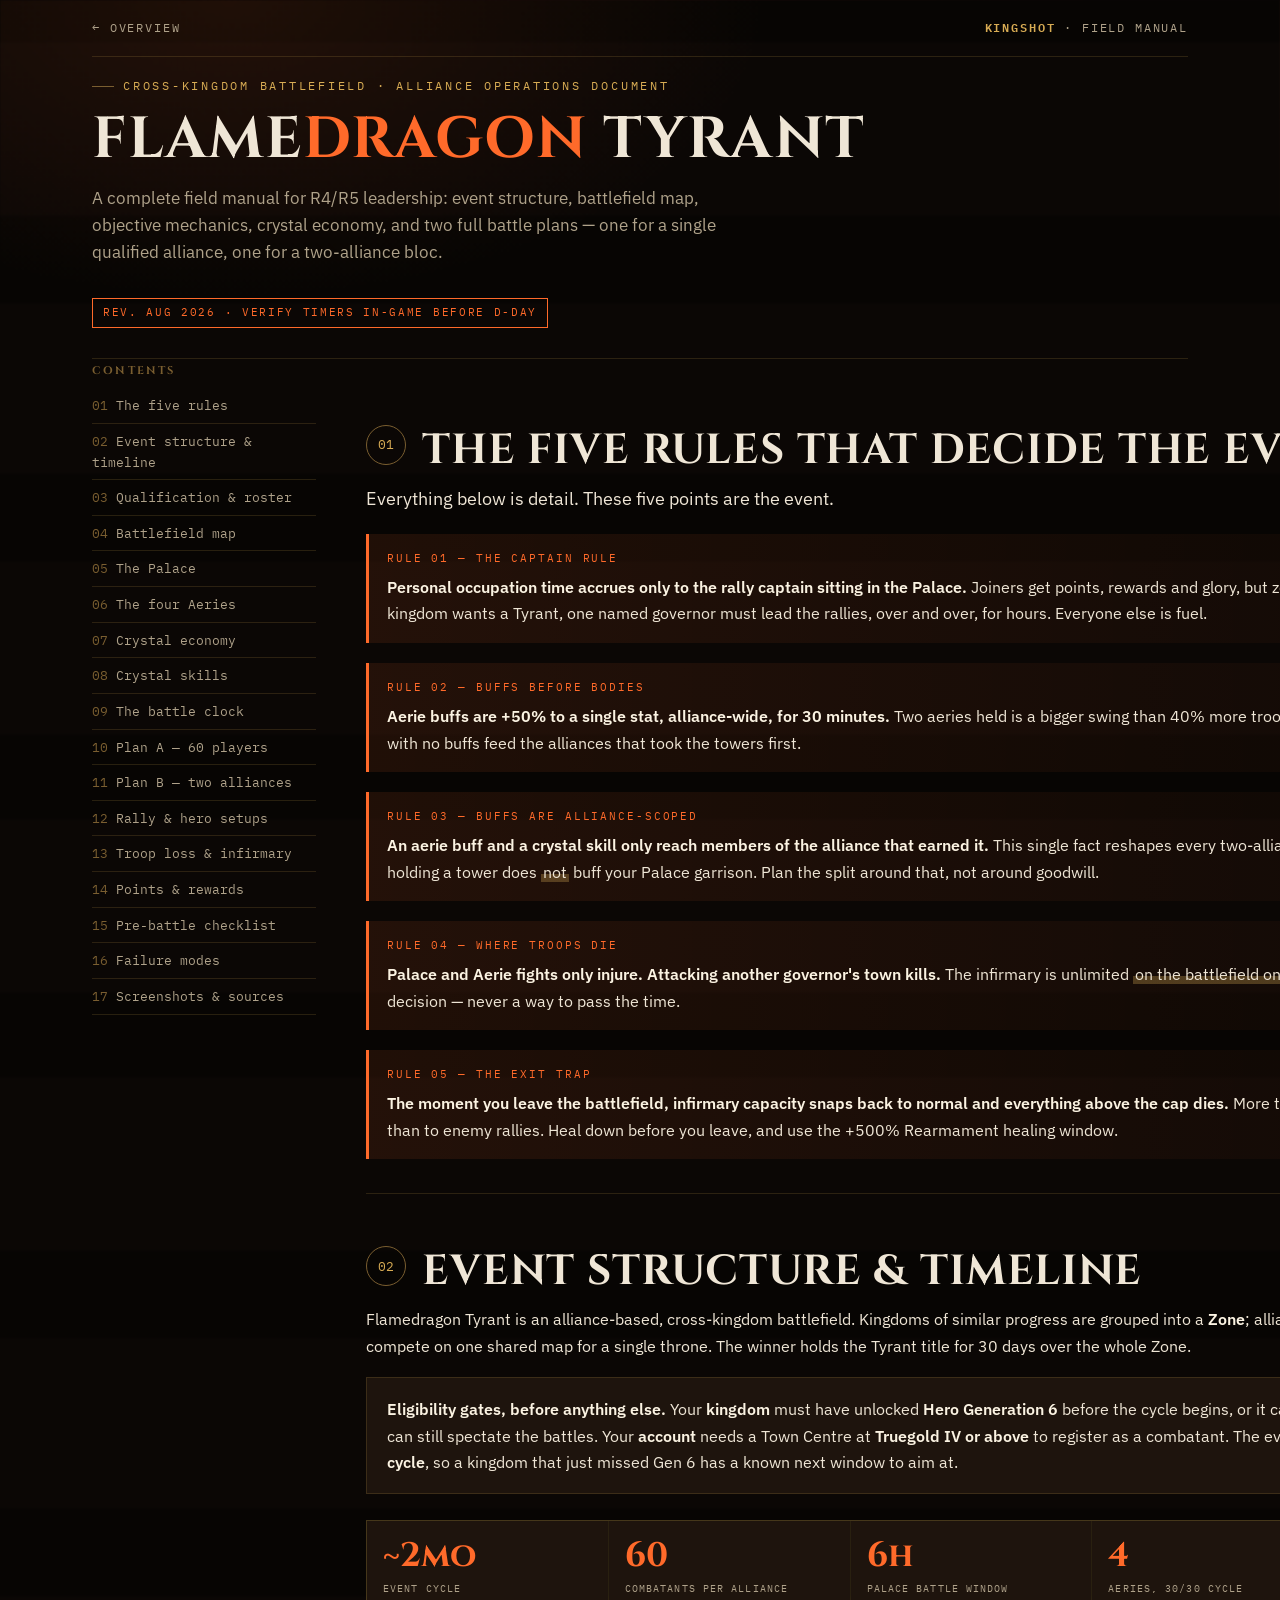
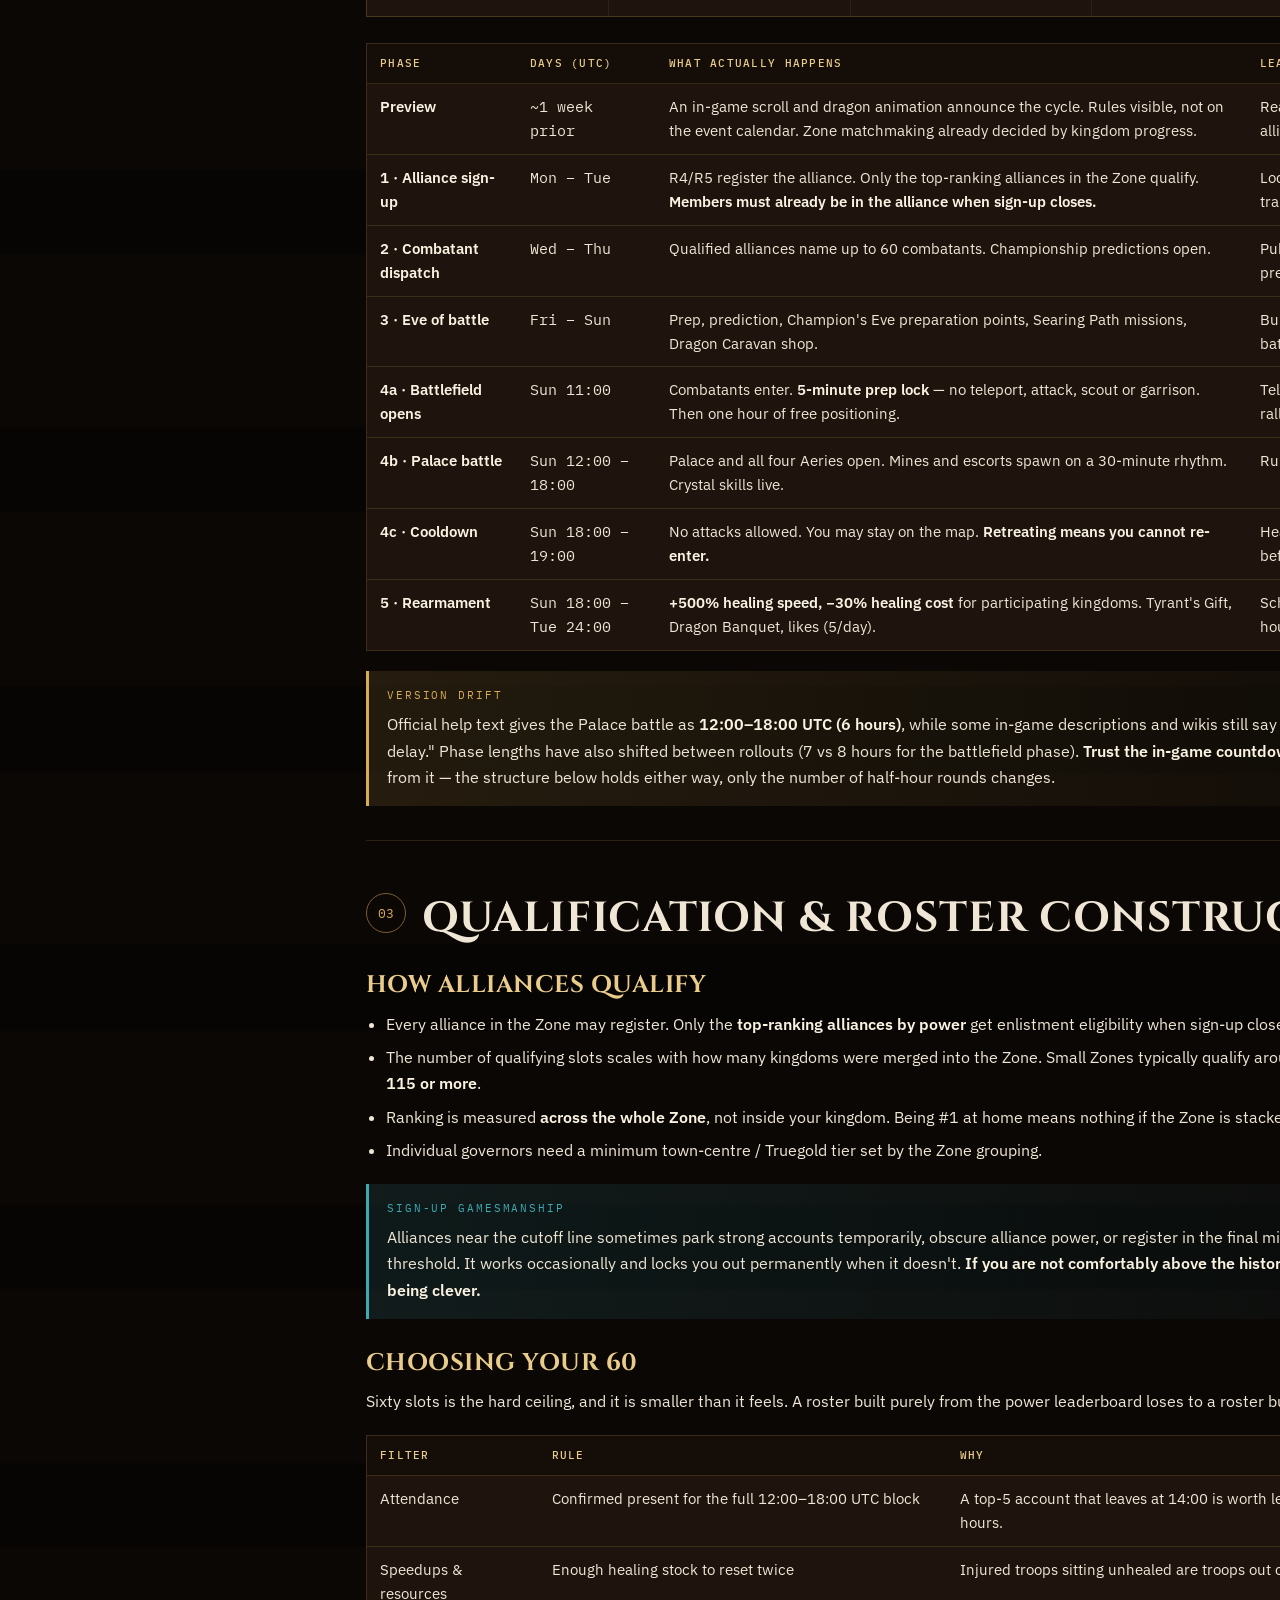
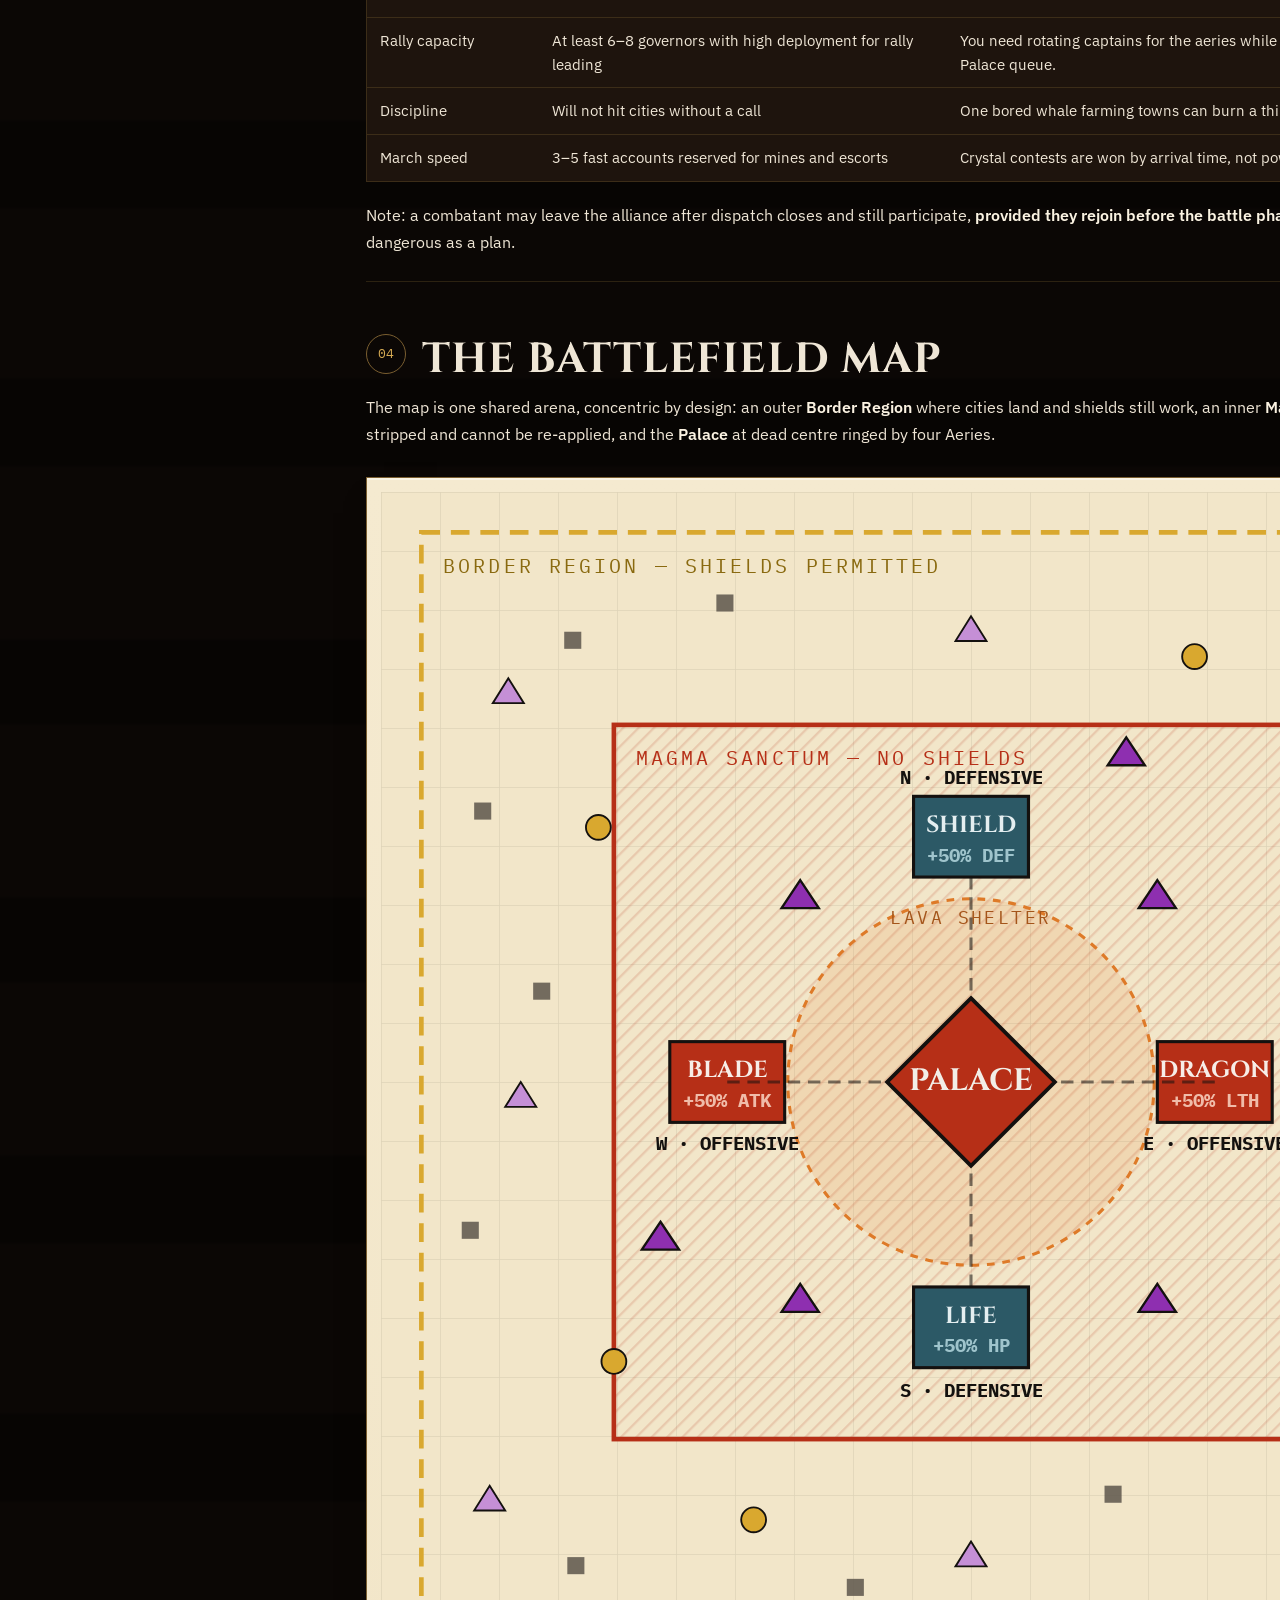
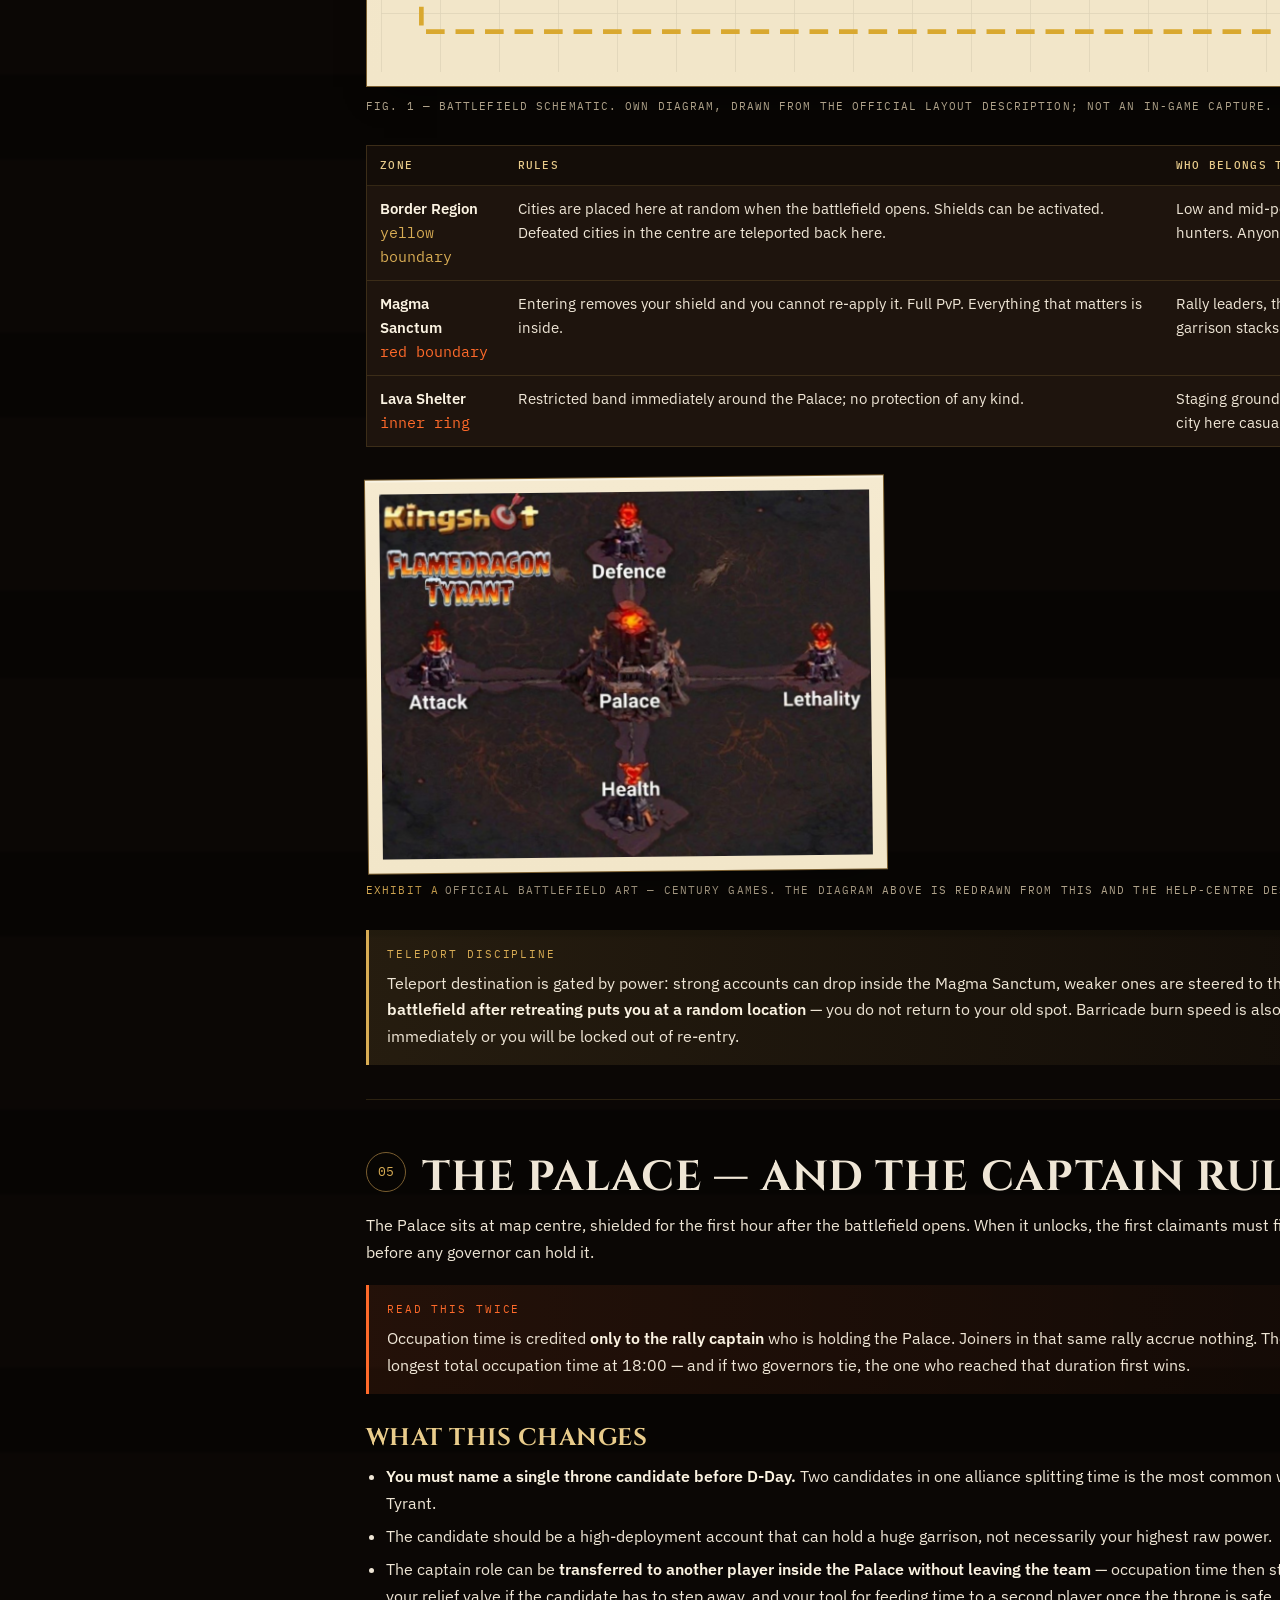
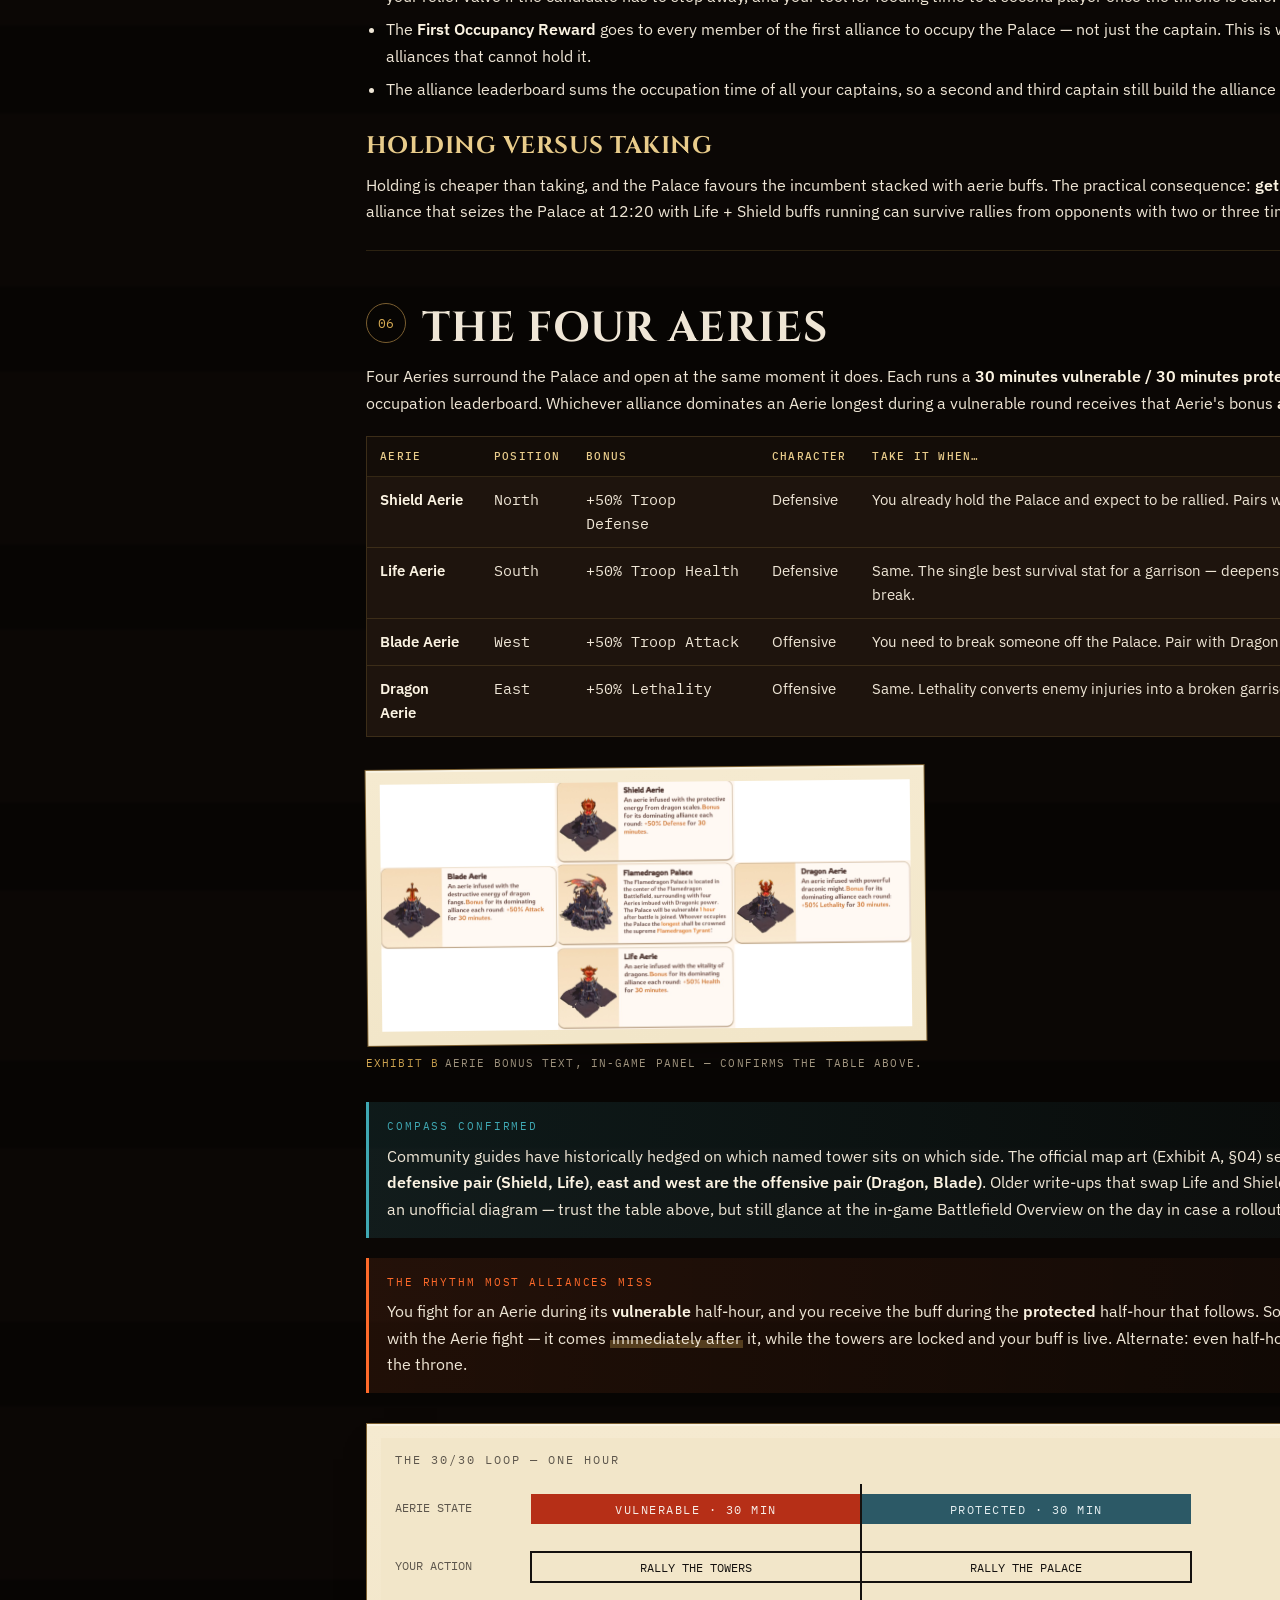
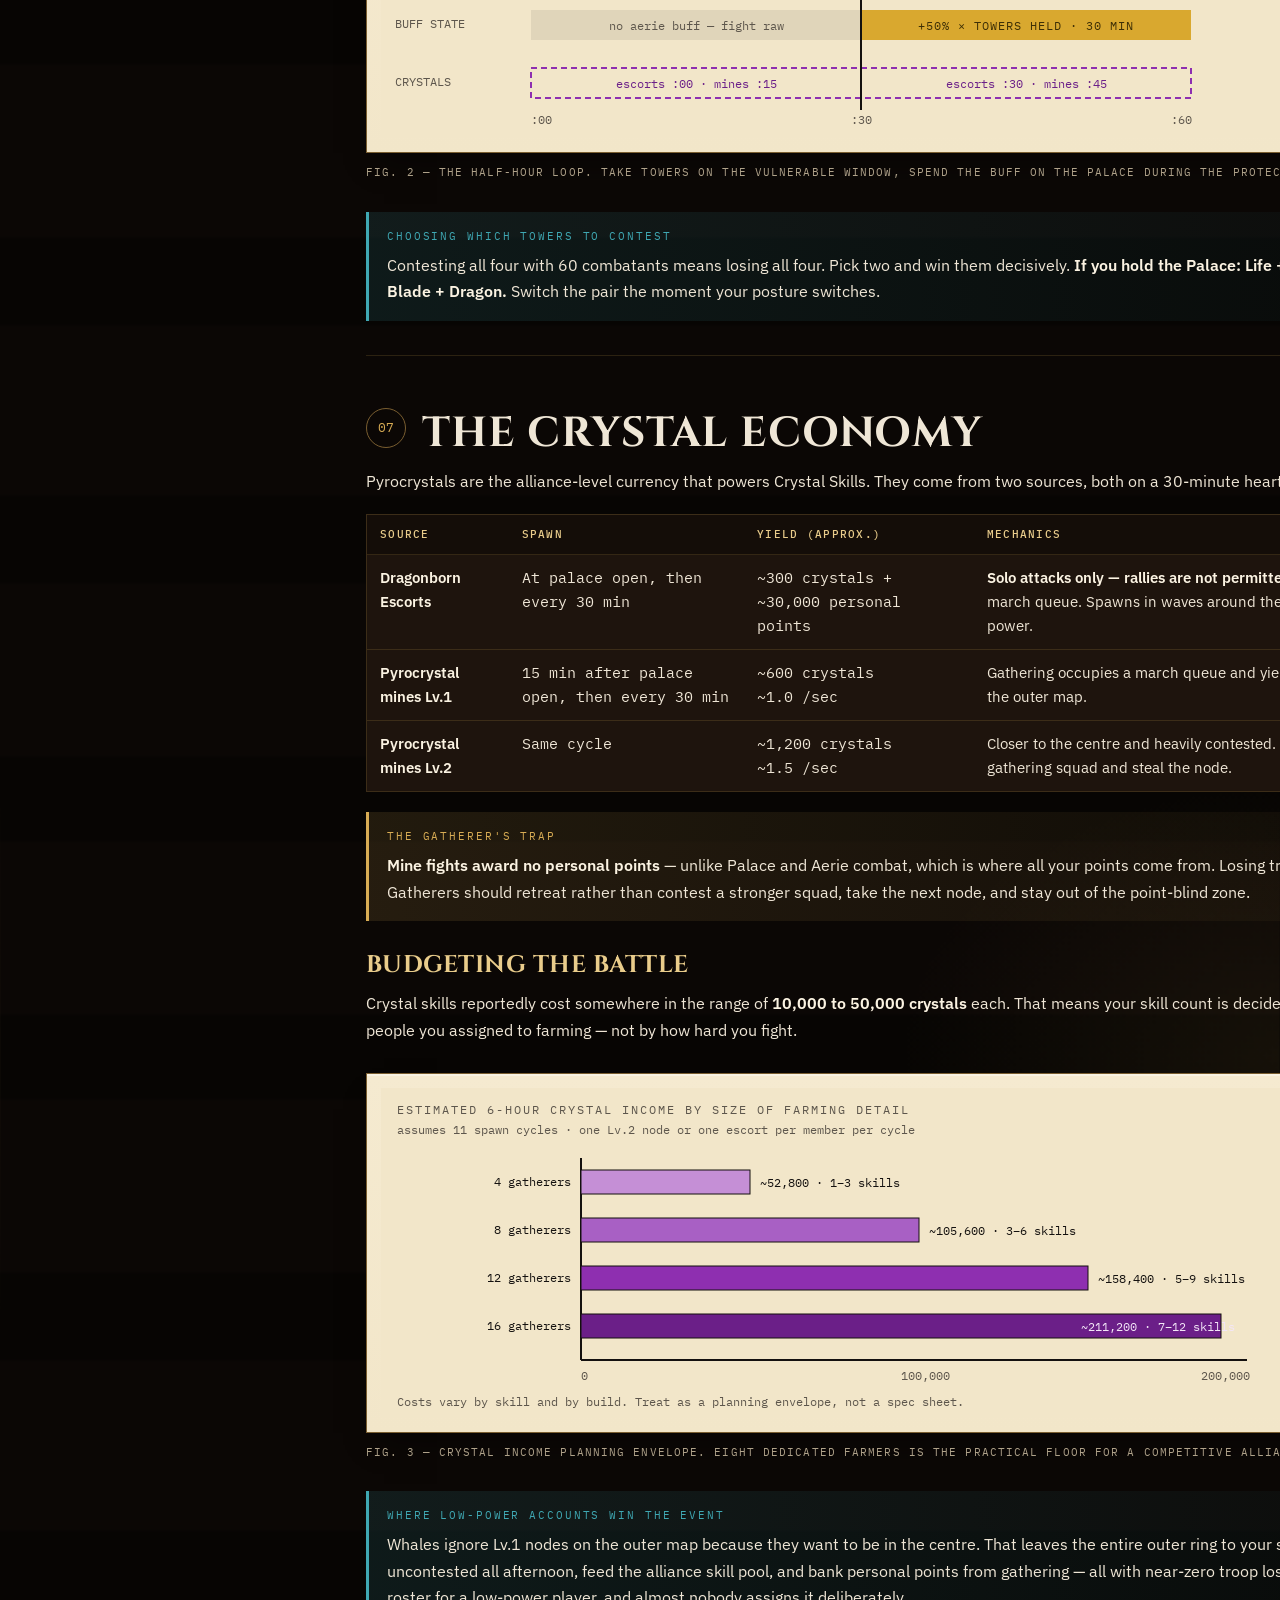
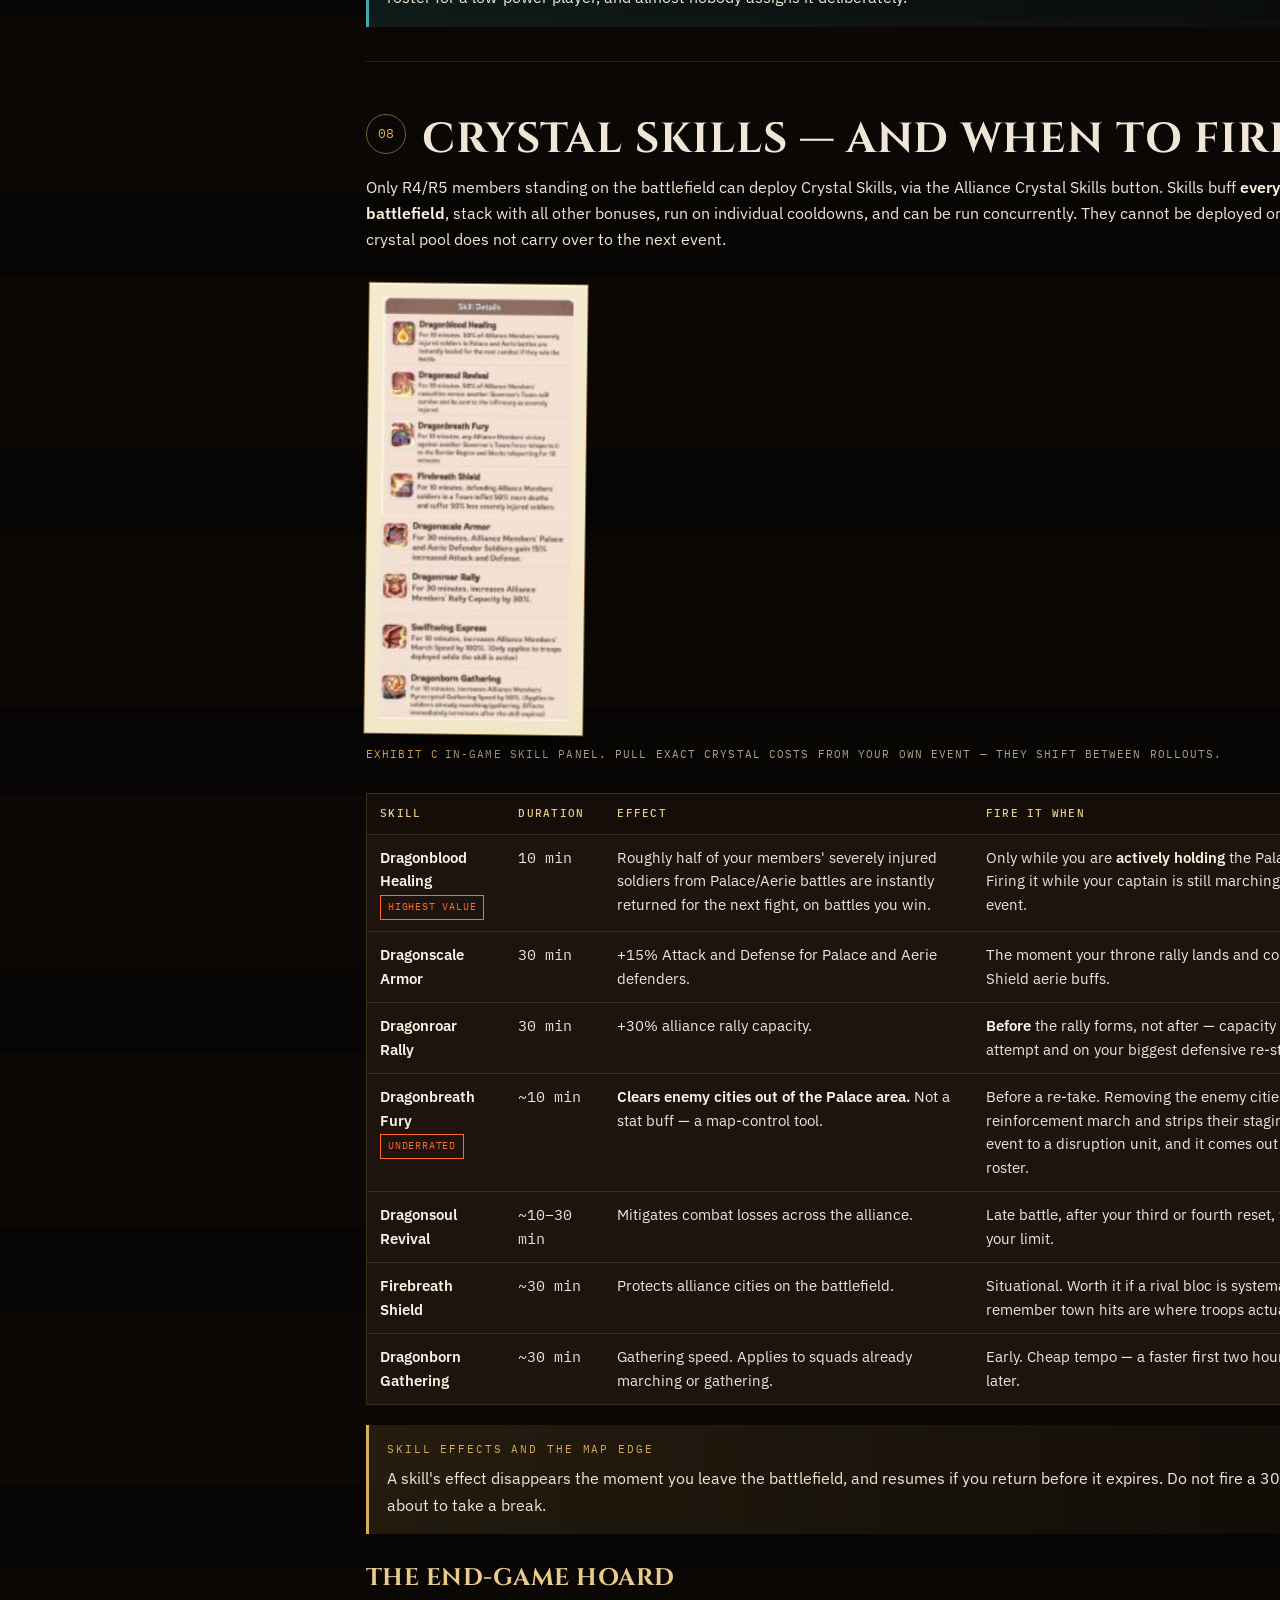
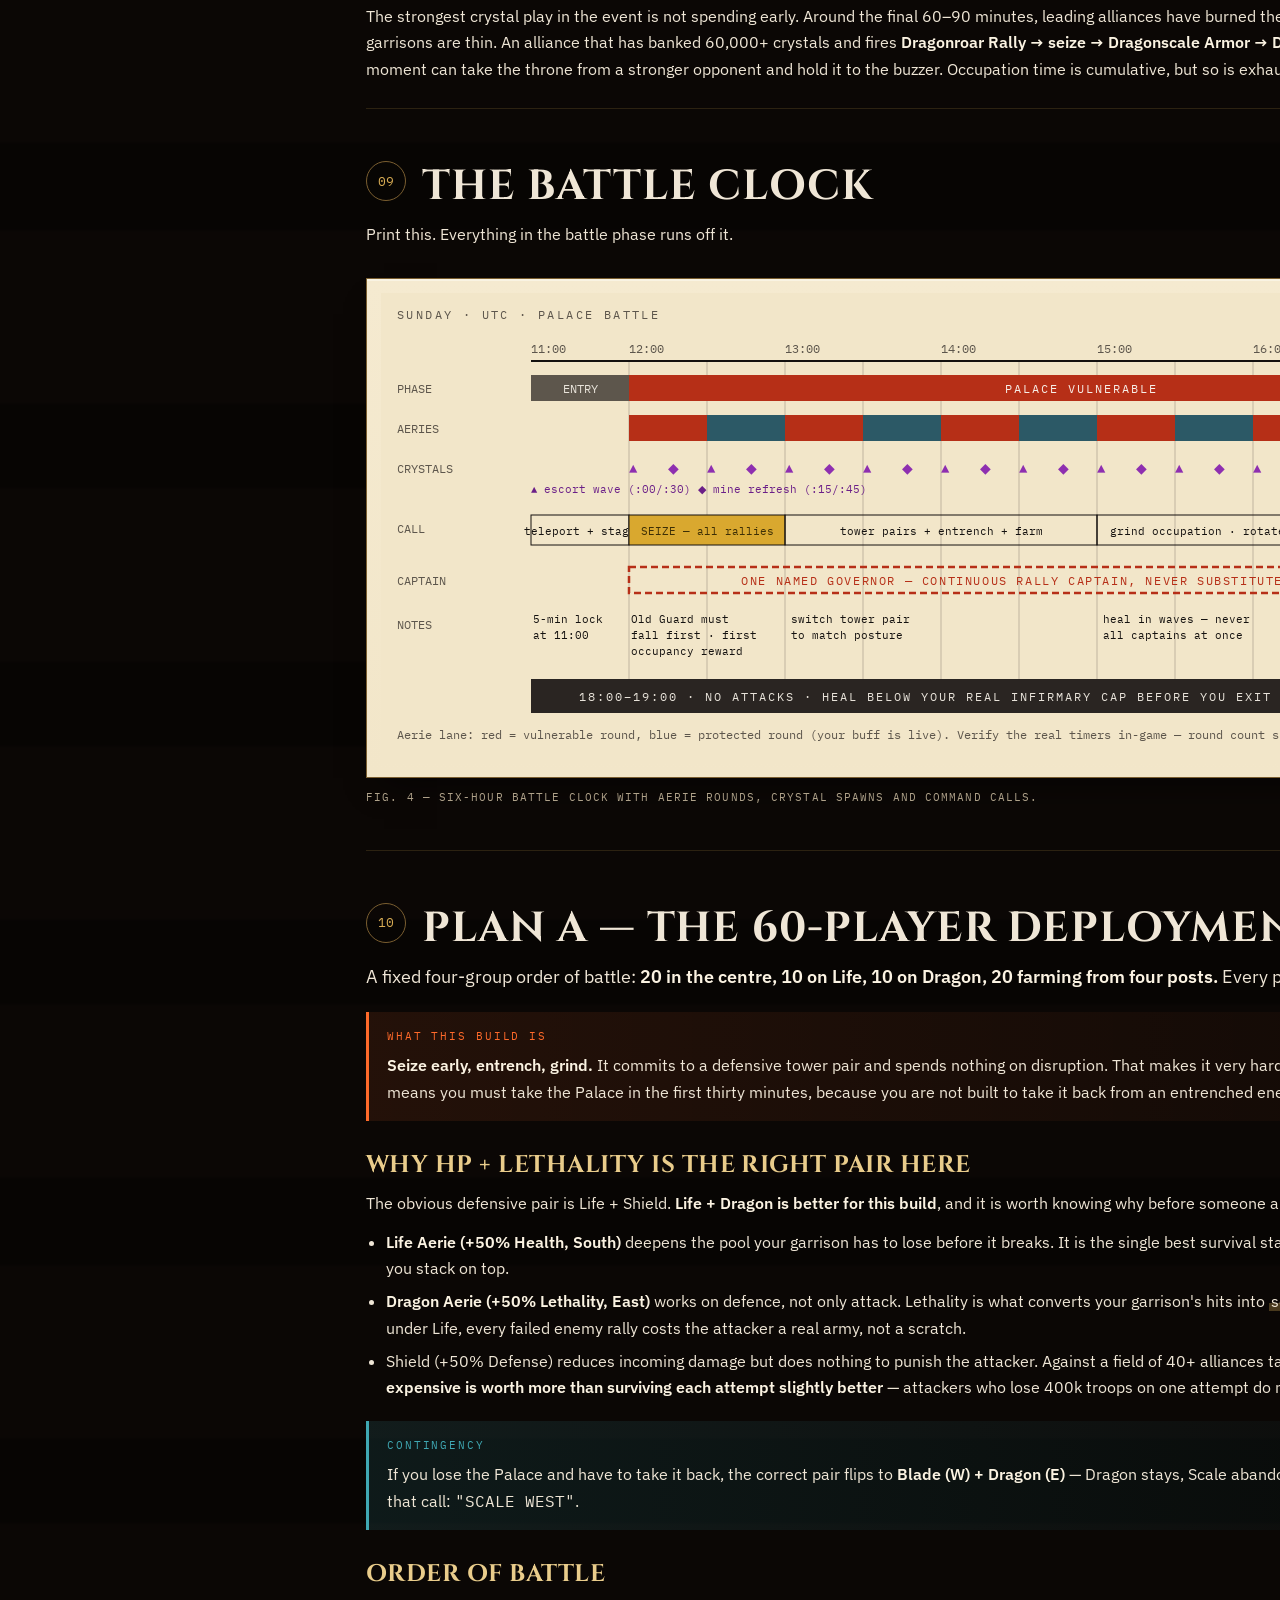
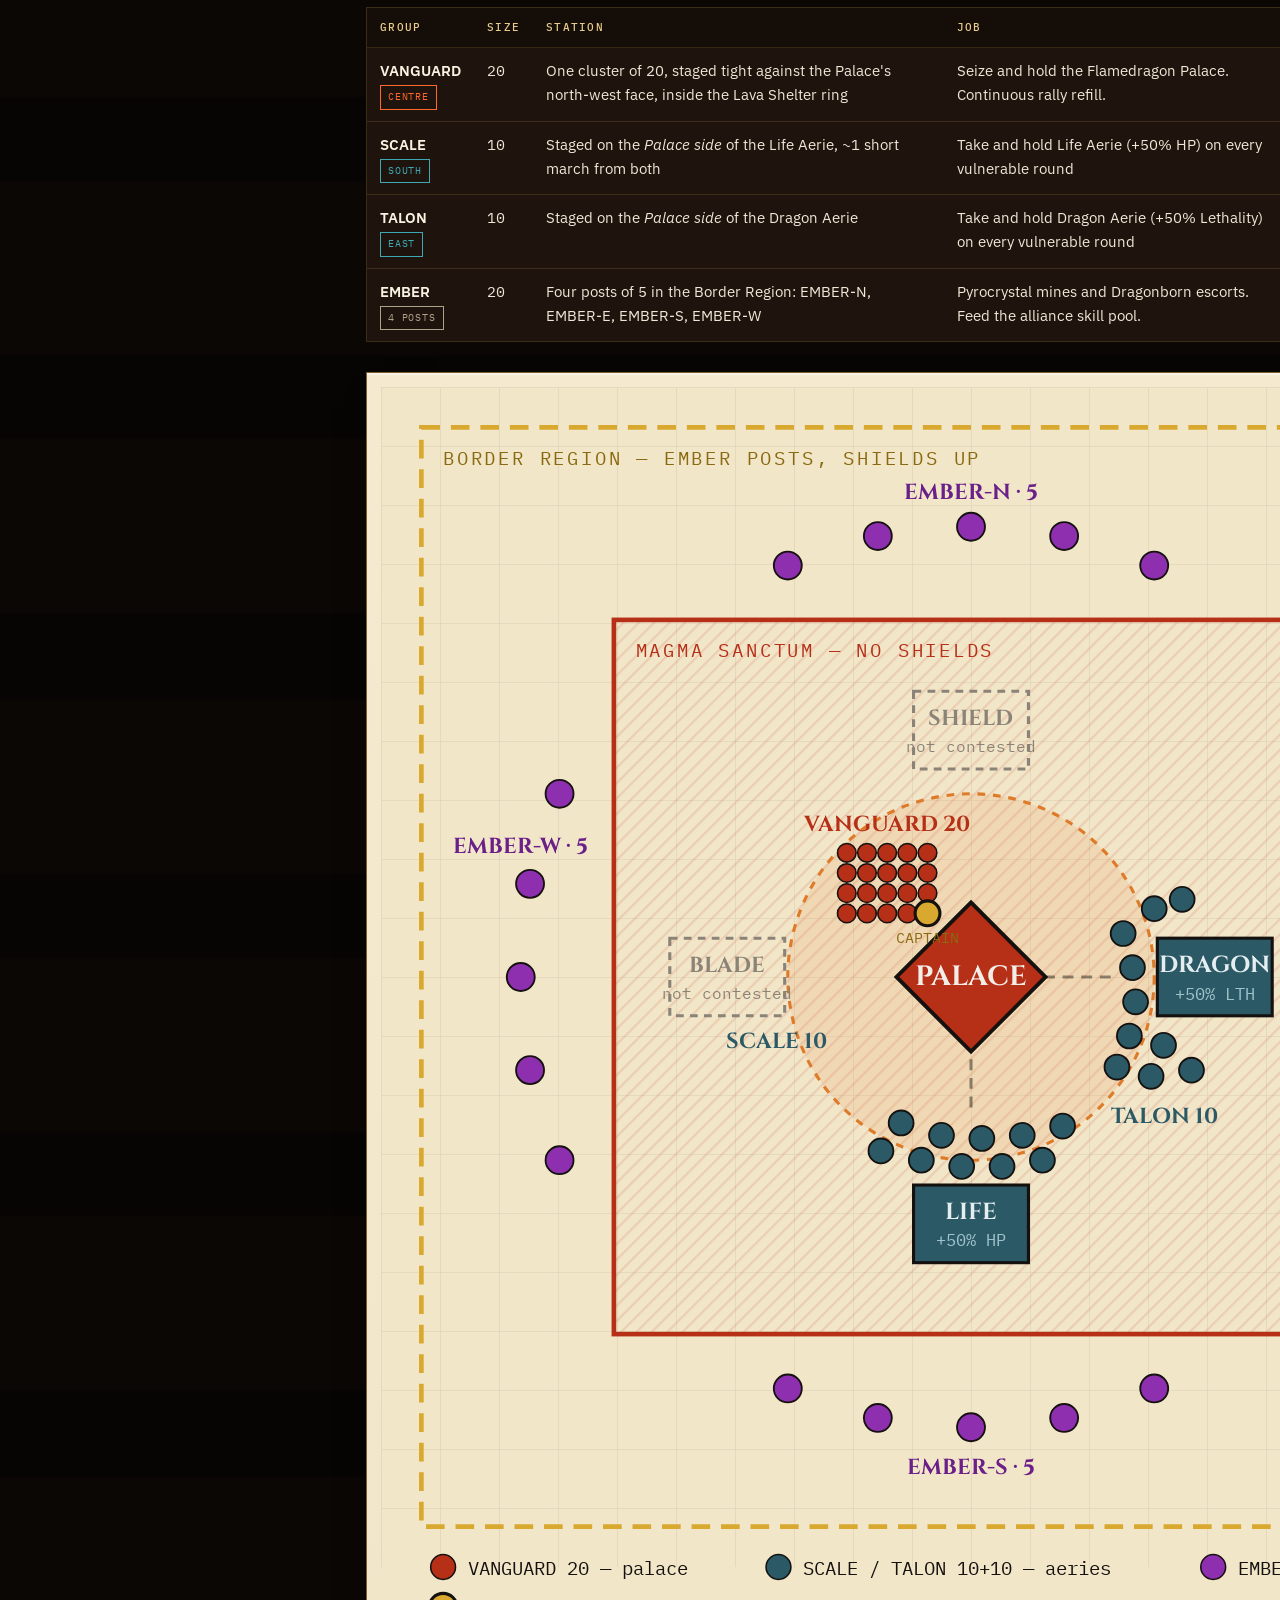
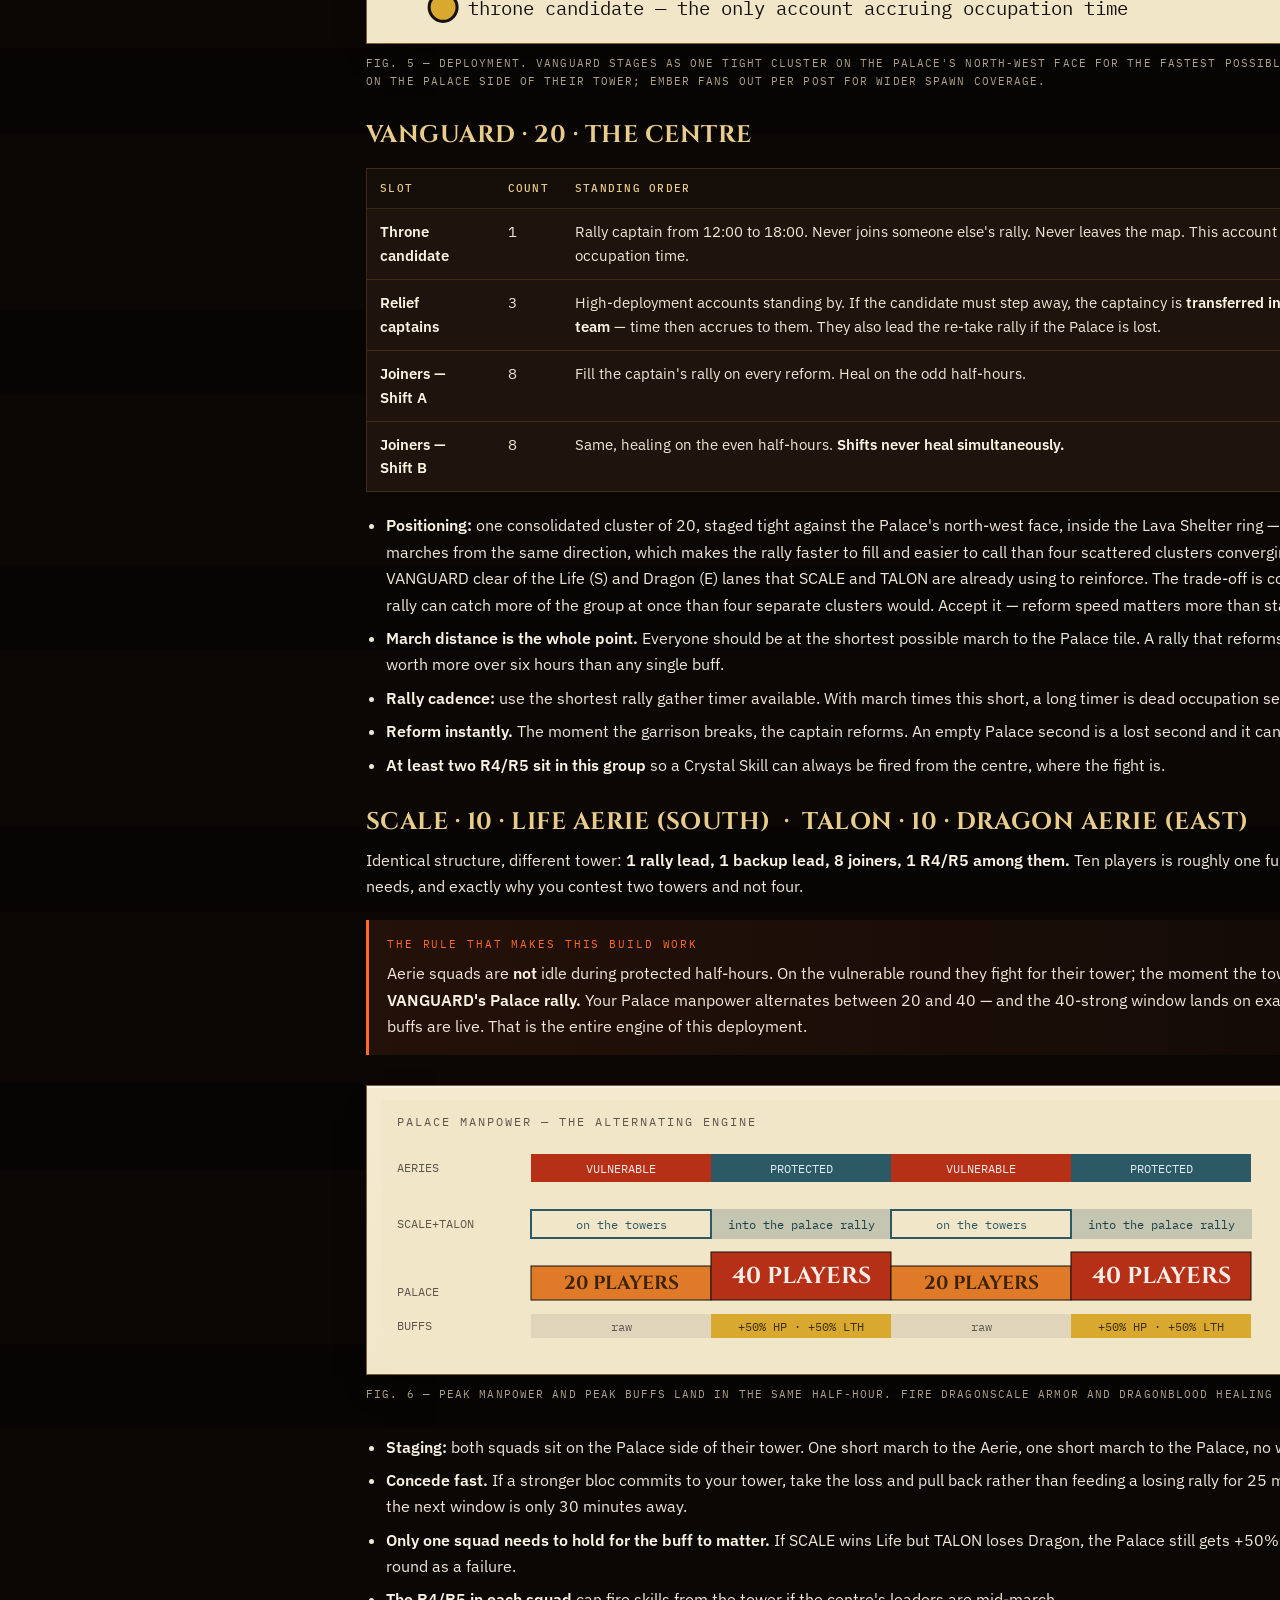
==== commit 661d2b03: "Rework Plan A deployment diagram VANGUARD stages as one tight cluster on the Palace's NW face instea" ====
--- a/manual.html
+++ b/manual.html
@@ -622,7 +622,7 @@
       <table>
         <thead><tr><th>Group</th><th class="mono">Size</th><th>Station</th><th>Job</th><th>Needs</th></tr></thead>
         <tbody>
-          <tr><td><strong>VANGUARD</strong><br><span class="pill p-a">centre</span></td><td class="mono">20</td><td>Four clusters of 5 inside the Lava Shelter ring, on the diagonals — NE, SE, SW, NW of the Palace</td><td>Seize and hold the Flamedragon Palace. Continuous rally refill.</td><td>Highest deployment capacity, deepest healing stock, 2× R4/R5</td></tr>
+          <tr><td><strong>VANGUARD</strong><br><span class="pill p-a">centre</span></td><td class="mono">20</td><td>One cluster of 20, staged tight against the Palace's north-west face, inside the Lava Shelter ring</td><td>Seize and hold the Flamedragon Palace. Continuous rally refill.</td><td>Highest deployment capacity, deepest healing stock, 2× R4/R5</td></tr>
           <tr><td><strong>SCALE</strong><br><span class="pill p-b">south</span></td><td class="mono">10</td><td>Staged on the <em>Palace side</em> of the Life Aerie, ~1 short march from both</td><td>Take and hold Life Aerie (+50% HP) on every vulnerable round</td><td>1 strong rally lead + 1 backup, 1× R4/R5</td></tr>
           <tr><td><strong>TALON</strong><br><span class="pill p-b">east</span></td><td class="mono">10</td><td>Staged on the <em>Palace side</em> of the Dragon Aerie</td><td>Take and hold Dragon Aerie (+50% Lethality) on every vulnerable round</td><td>1 strong rally lead + 1 backup, 1× R4/R5</td></tr>
           <tr><td><strong>EMBER</strong><br><span class="pill p-n">4 posts</span></td><td class="mono">20</td><td>Four posts of 5 in the Border Region: EMBER-N, EMBER-E, EMBER-S, EMBER-W</td><td>Pyrocrystal mines and Dragonborn escorts. Feed the alliance skill pool.</td><td>March speed over power. Shields up between runs.</td></tr>
@@ -632,7 +632,7 @@
 
       <figure>
         <div class="plate">
-          <svg viewBox="0 0 760 800" role="img" aria-label="Deployment map showing twenty Vanguard players in four clusters around the Palace, ten Scale players south at the Life Aerie, ten Talon players east at the Dragon Aerie, and twenty Ember farmers in four posts of five around the Border Region.">
+          <svg viewBox="0 0 760 800" role="img" aria-label="Deployment map showing twenty Vanguard players in one cluster on the Palace's north-west face, ten Scale players south at the Life Aerie, ten Talon players east at the Dragon Aerie, and twenty Ember farmers fanned into shallow arcs at four posts around the Border Region.">
             <defs>
               <pattern id="hatch2" width="7" height="7" patternTransform="rotate(45)" patternUnits="userSpaceOnUse">
                 <line x1="0" y1="0" x2="0" y2="7" stroke="rgba(182,47,23,.13)" stroke-width="3"/>
@@ -676,16 +676,16 @@
             <polygon points="380,332 428,380 380,428 332,380" fill="#B62F17" stroke="#14110F" stroke-width="2.5"/>
             <text x="380" y="385" text-anchor="middle" font-family="Cinzel, serif" font-weight="700" font-size="18" fill="#F2EEE7">PALACE</text>
 
-            <!-- VANGUARD 4 clusters of 5 -->
-            <g stroke="#14110F" stroke-width="1.2" fill="#B62F17">
-              <circle cx="300" cy="300" r="9"/><circle cx="322" cy="288" r="9"/><circle cx="288" cy="322" r="9"/><circle cx="308" cy="326" r="9"/><circle cx="326" cy="310" r="9"/>
-              <circle cx="460" cy="300" r="9"/><circle cx="438" cy="288" r="9"/><circle cx="472" cy="322" r="9"/><circle cx="452" cy="326" r="9"/><circle cx="434" cy="310" r="9"/>
-              <circle cx="300" cy="460" r="9"/><circle cx="322" cy="472" r="9"/><circle cx="288" cy="438" r="9"/><circle cx="308" cy="434" r="9"/><circle cx="326" cy="450" r="9"/>
-              <circle cx="460" cy="460" r="9"/><circle cx="438" cy="472" r="9"/><circle cx="472" cy="438" r="9"/><circle cx="452" cy="434" r="9"/><circle cx="434" cy="450" r="9"/>
-            </g>
-            <circle cx="322" cy="288" r="12" fill="#D9A82F" stroke="#14110F" stroke-width="2.5"/>
-            <text x="322" y="270" text-anchor="middle" font-family="IBM Plex Mono, monospace" font-size="10.5" fill="#8a6a10">CAPTAIN</text>
-            <text x="262" y="352" text-anchor="middle" font-family="Cinzel, serif" font-weight="700" font-size="14" fill="#B62F17" transform="rotate(-90 262 352)">VANGUARD 20</text>
+            <!-- VANGUARD — one cluster, tight on the Palace's NW face -->
+            <g stroke="#14110F" stroke-width="1" fill="#B62F17">
+              <circle cx="300" cy="300" r="6"/><circle cx="313" cy="300" r="6"/><circle cx="326" cy="300" r="6"/><circle cx="339" cy="300" r="6"/><circle cx="352" cy="300" r="6"/>
+              <circle cx="300" cy="313" r="6"/><circle cx="313" cy="313" r="6"/><circle cx="326" cy="313" r="6"/><circle cx="339" cy="313" r="6"/><circle cx="352" cy="313" r="6"/>
+              <circle cx="300" cy="326" r="6"/><circle cx="313" cy="326" r="6"/><circle cx="326" cy="326" r="6"/><circle cx="339" cy="326" r="6"/><circle cx="352" cy="326" r="6"/>
+              <circle cx="300" cy="339" r="6"/><circle cx="313" cy="339" r="6"/><circle cx="326" cy="339" r="6"/><circle cx="339" cy="339" r="6"/>
+            </g>
+            <circle cx="352" cy="339" r="8" fill="#D9A82F" stroke="#14110F" stroke-width="2"/>
+            <text x="352" y="358" text-anchor="middle" font-family="IBM Plex Mono, monospace" font-size="9.5" fill="#8a6a10">CAPTAIN</text>
+            <text x="326" y="286" text-anchor="middle" font-family="Cinzel, serif" font-weight="700" font-size="14" fill="#B62F17">VANGUARD 20</text>
 
             <!-- TALON 10 — east, unchanged -->
             <g stroke="#14110F" stroke-width="1.2" fill="#2C5966">
@@ -701,12 +701,12 @@
             </g>
             <text x="222" y="426" font-family="Cinzel, serif" font-weight="700" font-size="14" fill="#2C5966">SCALE 10</text>
 
-            <!-- EMBER posts -->
+            <!-- EMBER posts — each fans out in a shallow arc for wider spawn coverage -->
             <g stroke="#14110F" stroke-width="1.2" fill="#8E2FB0">
-              <circle cx="320" cy="90" r="9"/><circle cx="350" cy="90" r="9"/><circle cx="380" cy="90" r="9"/><circle cx="410" cy="90" r="9"/><circle cx="440" cy="90" r="9"/>
-              <circle cx="670" cy="320" r="9"/><circle cx="670" cy="350" r="9"/><circle cx="670" cy="380" r="9"/><circle cx="670" cy="410" r="9"/><circle cx="670" cy="440" r="9"/>
-              <circle cx="320" cy="670" r="9"/><circle cx="350" cy="670" r="9"/><circle cx="380" cy="670" r="9"/><circle cx="410" cy="670" r="9"/><circle cx="440" cy="670" r="9"/>
-              <circle cx="90" cy="320" r="9"/><circle cx="90" cy="350" r="9"/><circle cx="90" cy="380" r="9"/><circle cx="90" cy="410" r="9"/><circle cx="90" cy="440" r="9"/>
+              <circle cx="262" cy="115" r="9"/><circle cx="320" cy="96" r="9"/><circle cx="380" cy="90" r="9"/><circle cx="440" cy="96" r="9"/><circle cx="498" cy="115" r="9"/>
+              <circle cx="645" cy="262" r="9"/><circle cx="664" cy="320" r="9"/><circle cx="670" cy="380" r="9"/><circle cx="664" cy="440" r="9"/><circle cx="645" cy="498" r="9"/>
+              <circle cx="498" cy="645" r="9"/><circle cx="440" cy="664" r="9"/><circle cx="380" cy="670" r="9"/><circle cx="320" cy="664" r="9"/><circle cx="262" cy="645" r="9"/>
+              <circle cx="115" cy="498" r="9"/><circle cx="96" cy="440" r="9"/><circle cx="90" cy="380" r="9"/><circle cx="96" cy="320" r="9"/><circle cx="115" cy="262" r="9"/>
             </g>
             <g font-family="Cinzel, serif" font-weight="700" font-size="14" fill="#6B1F88">
               <text x="380" y="72" text-anchor="middle">EMBER-N · 5</text>
@@ -727,7 +727,7 @@
             </g>
           </svg>
         </div>
-        <figcaption>Fig. 5 — Deployment. Aerie squads stage on the Palace side of their tower so they can reinforce the centre in one short march.</figcaption>
+        <figcaption>Fig. 5 — Deployment. VANGUARD stages as one tight cluster on the Palace's north-west face for the fastest possible rally reform; Aerie squads stage on the Palace side of their tower; EMBER fans out per post for wider spawn coverage.</figcaption>
       </figure>
 
       <h3>VANGUARD · 20 · the centre</h3>
@@ -743,7 +743,7 @@
       </table>
       </div>
       <ul>
-        <li><strong>Positioning:</strong> four clusters of five on the diagonals, inside the Lava Shelter ring. Diagonals, not cardinals — the cardinal lanes are the approach paths from the Aeries and you do not want your own bodies clogging them. Spreading across four clusters also means one enemy sweep cannot catch the whole group.</li>
+        <li><strong>Positioning:</strong> one consolidated cluster of 20, staged tight against the Palace's north-west face, inside the Lava Shelter ring — not split across the diagonals. Everyone marches from the same direction, which makes the rally faster to fill and easier to call than four scattered clusters converging from different angles. It also keeps VANGUARD clear of the Life (S) and Dragon (E) lanes that SCALE and TALON are already using to reinforce. The trade-off is concentration: a single well-aimed enemy rally can catch more of the group at once than four separate clusters would. Accept it — reform speed matters more than staging survivability.</li>
         <li><strong>March distance is the whole point.</strong> Everyone should be at the shortest possible march to the Palace tile. A rally that reforms 40 seconds faster than the enemy's is worth more over six hours than any single buff.</li>
         <li><strong>Rally cadence:</strong> use the shortest rally gather timer available. With march times this short, a long timer is dead occupation seconds.</li>
         <li><strong>Reform instantly.</strong> The moment the garrison breaks, the captain reforms. An empty Palace second is a lost second and it can never be recovered.</li>
@@ -802,7 +802,7 @@
       </ul>
 
       <h3>EMBER · 20 · four farming posts</h3>
-      <p>Five players per side of the map, stationed in the Border Region with shields up. Twenty farmers is a large detail — deliberately. It is what converts the last hour from a grind into a decision.</p>
+      <p>Five players per side of the map, stationed in the Border Region with shields up. Each post fans out in a shallow arc with small gaps between members, rather than bunching on one spot — that spread covers more of the surrounding spawns per post instead of five accounts racing each other for the same node. Twenty farmers is a large detail — deliberately. It is what converts the last hour from a grind into a decision.</p>
       <div class="tw">
       <table>
         <thead><tr><th>Post</th><th class="mono">Composition</th><th>Standing order</th></tr></thead>
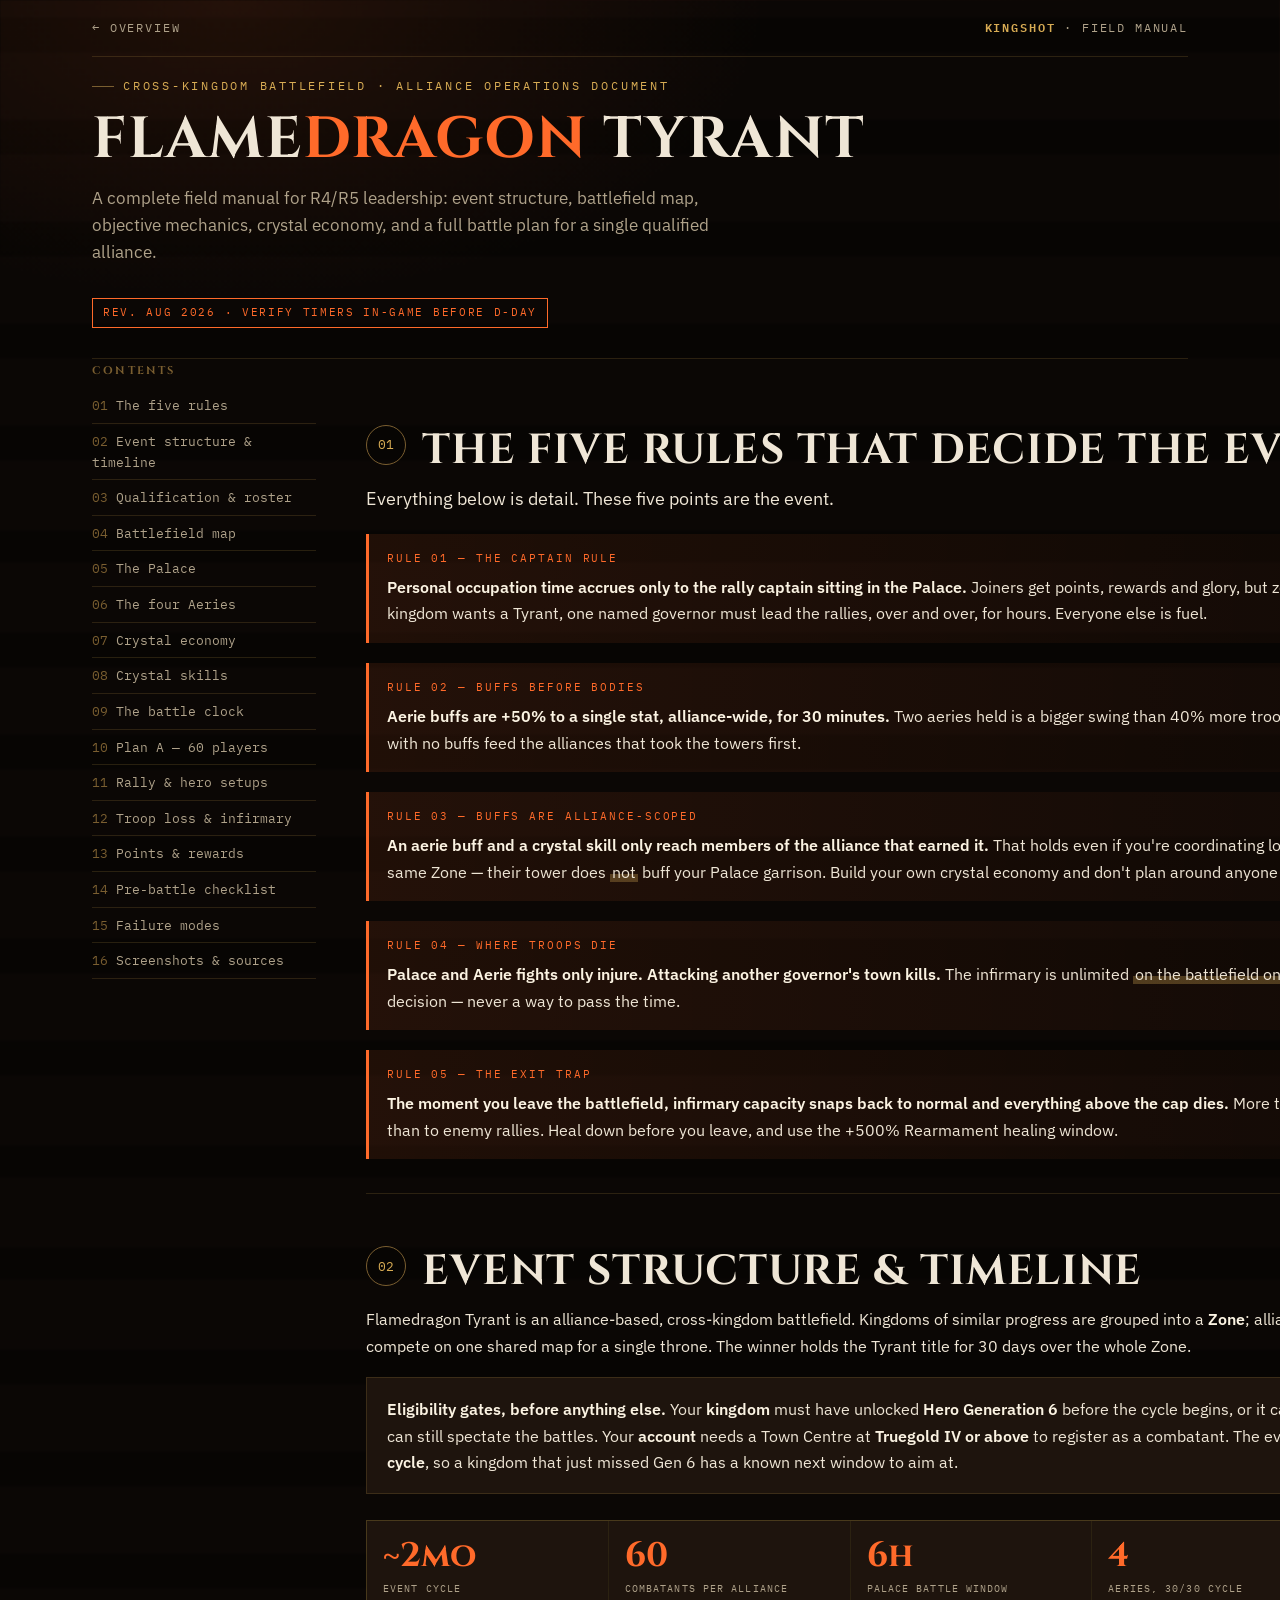
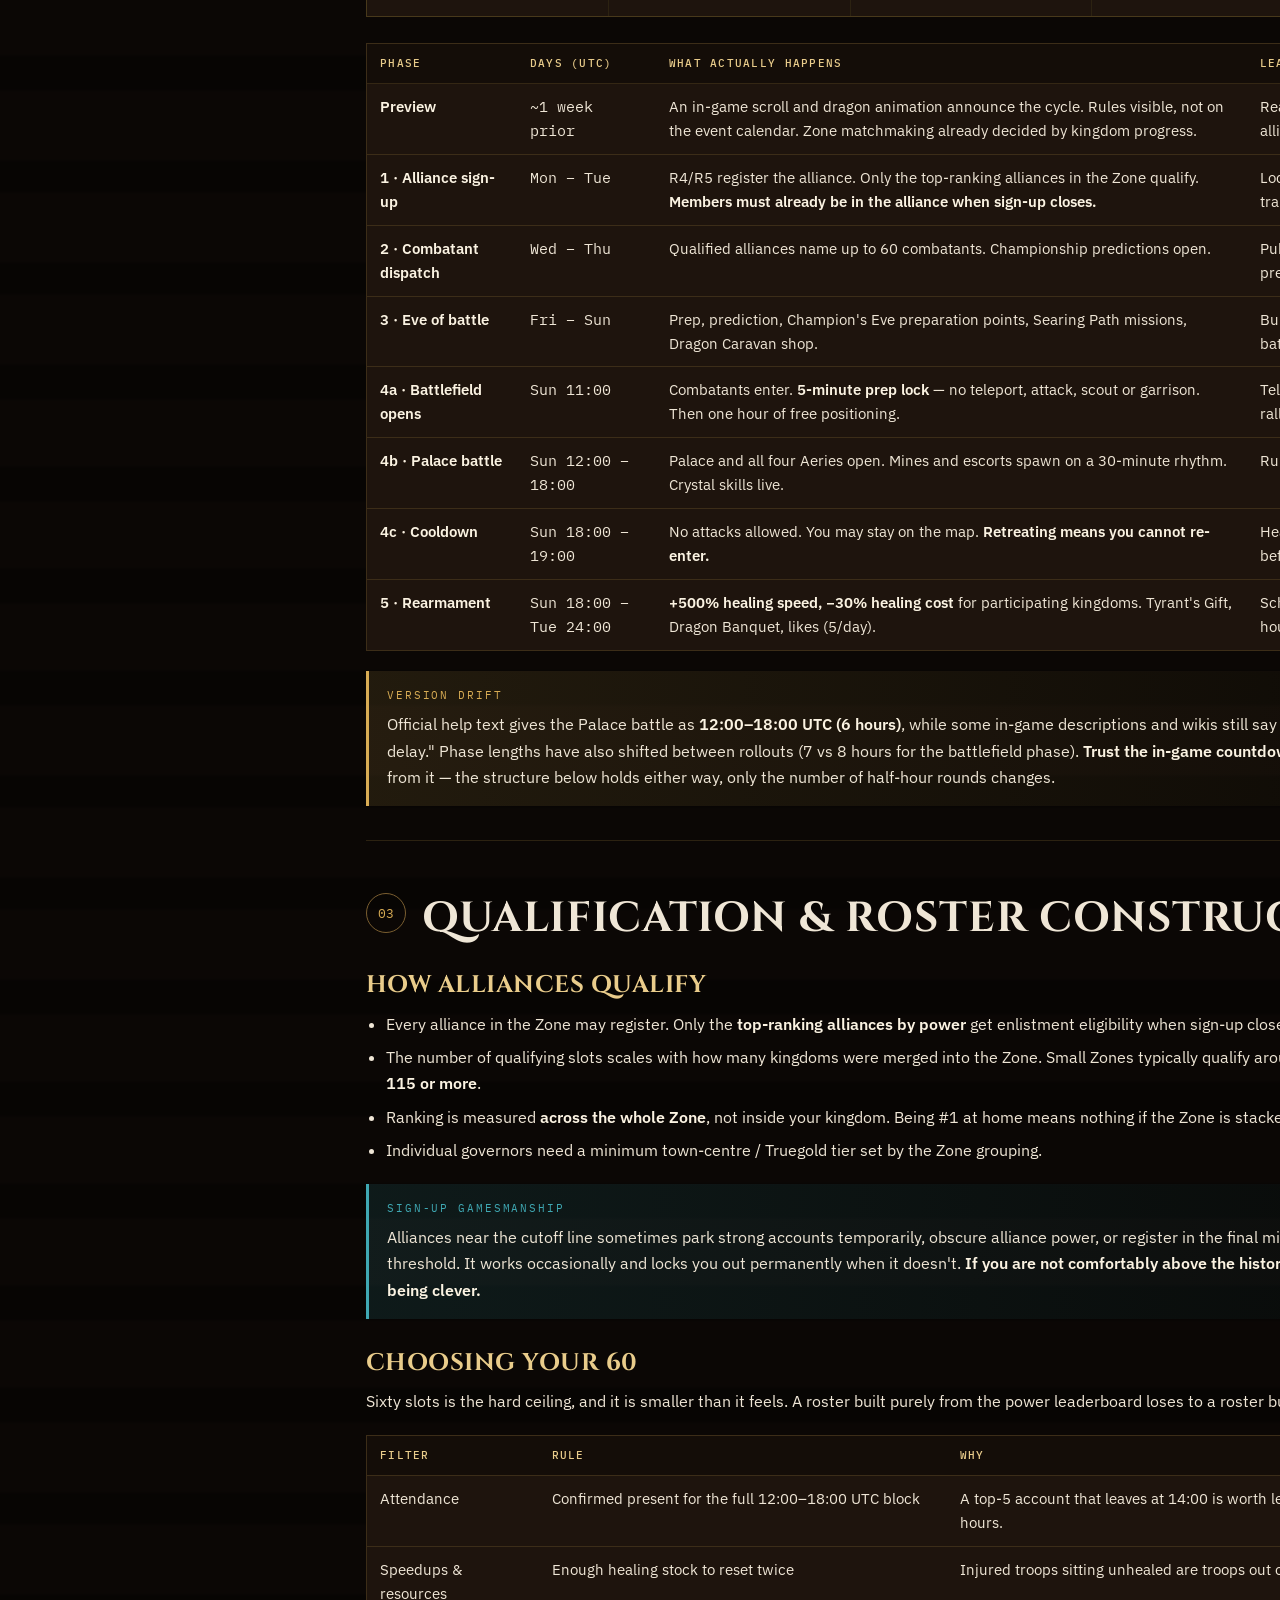
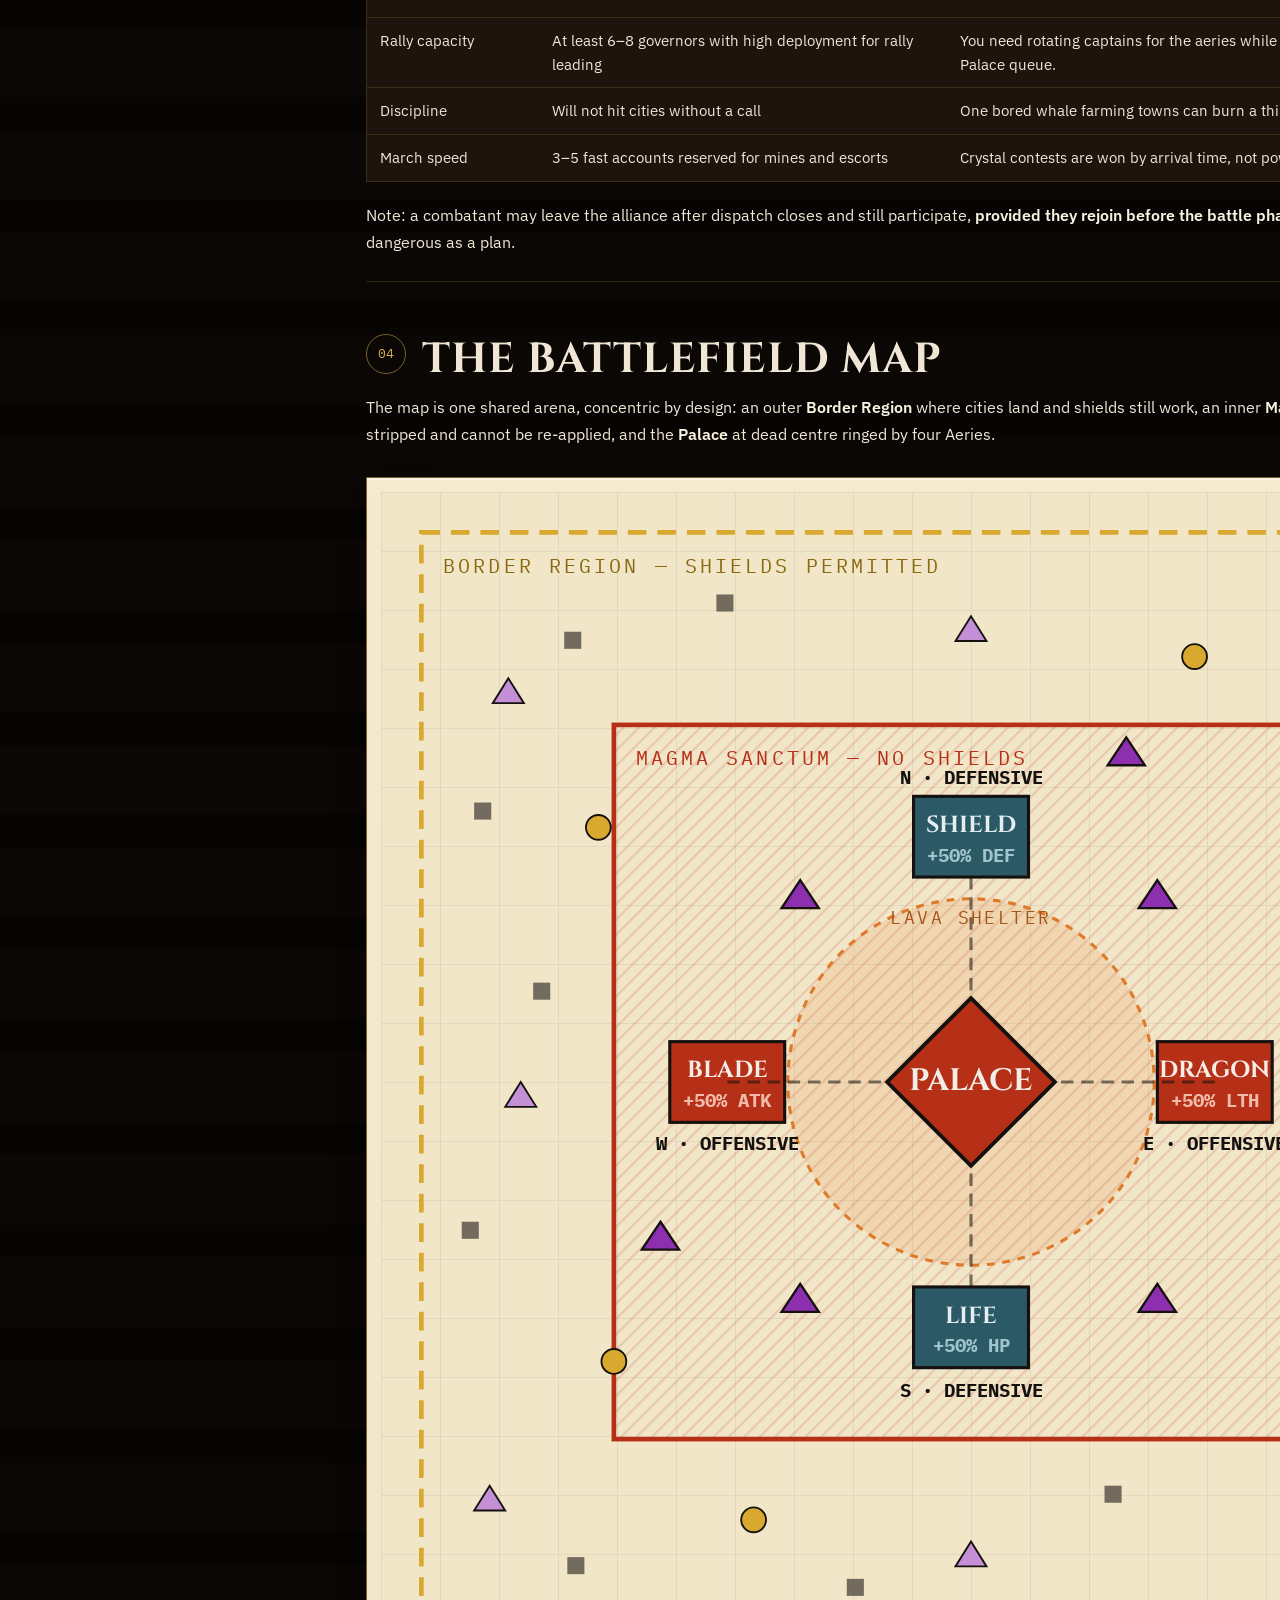
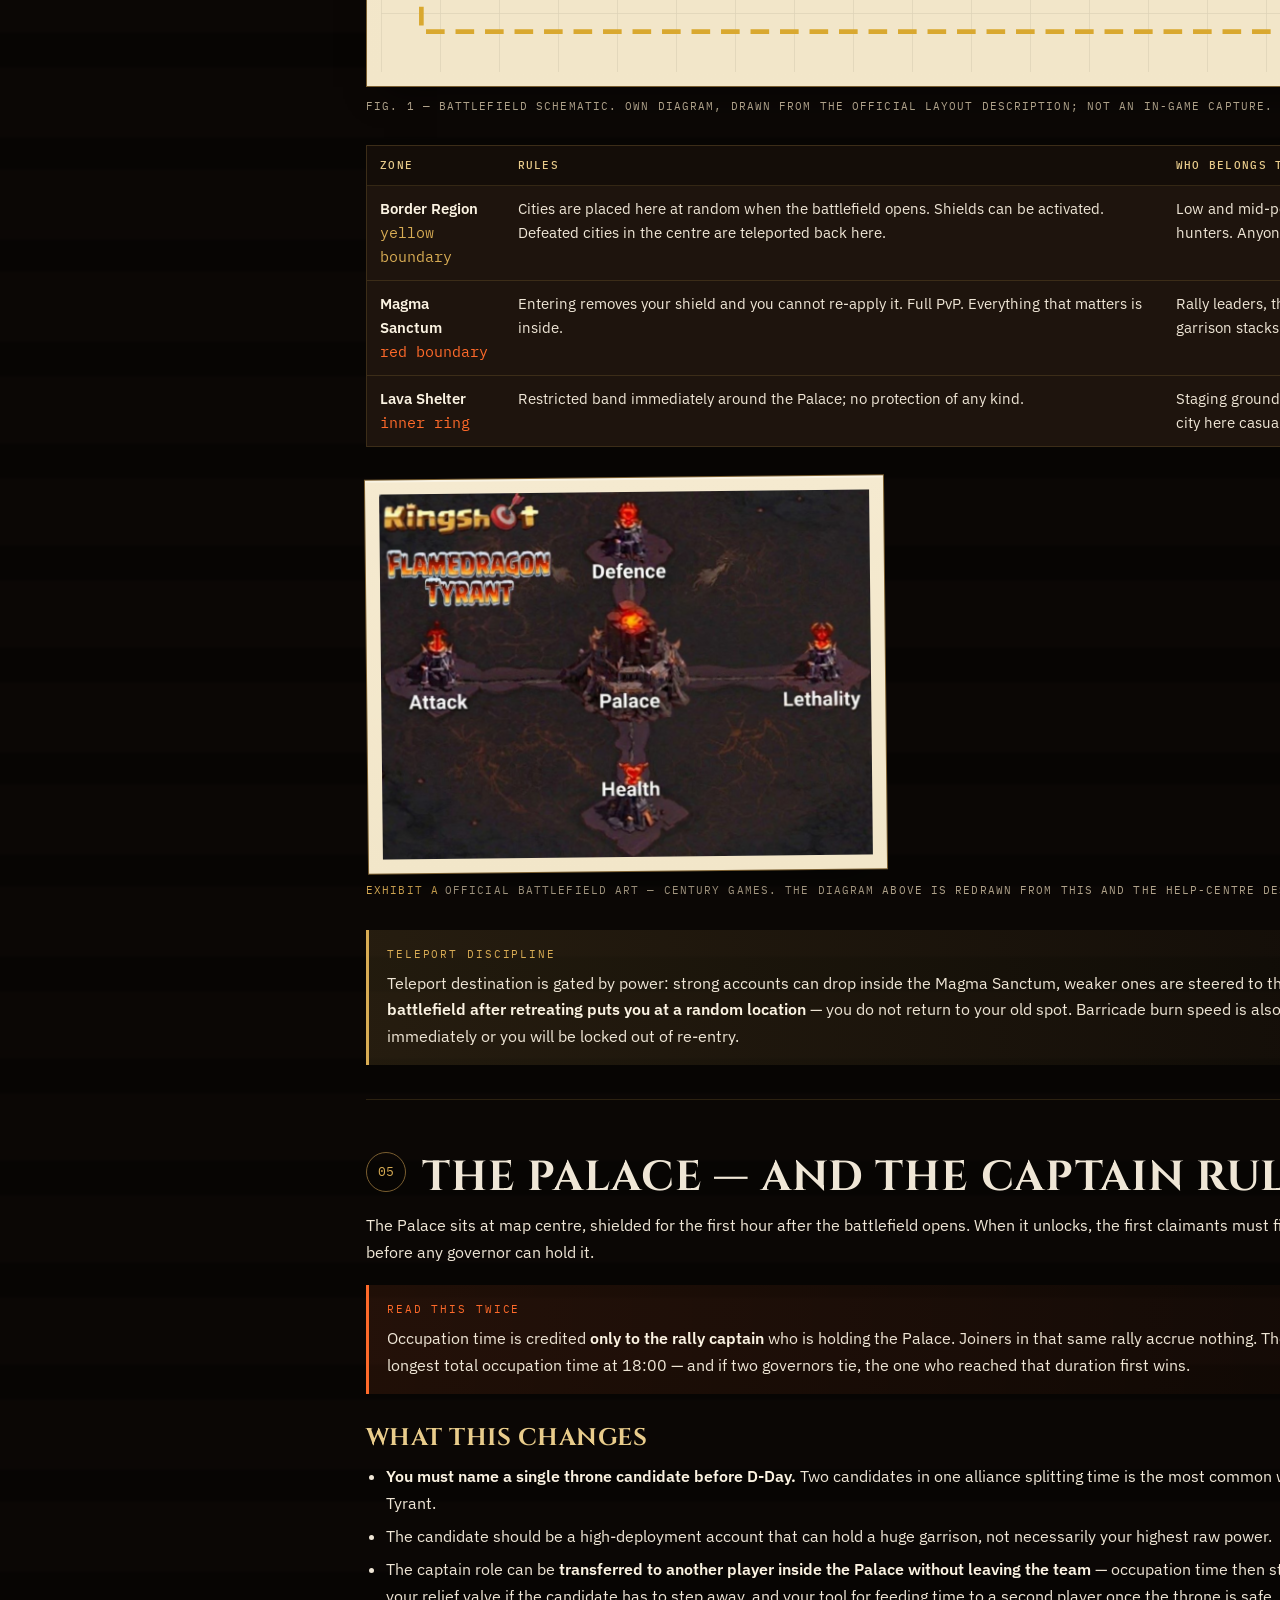
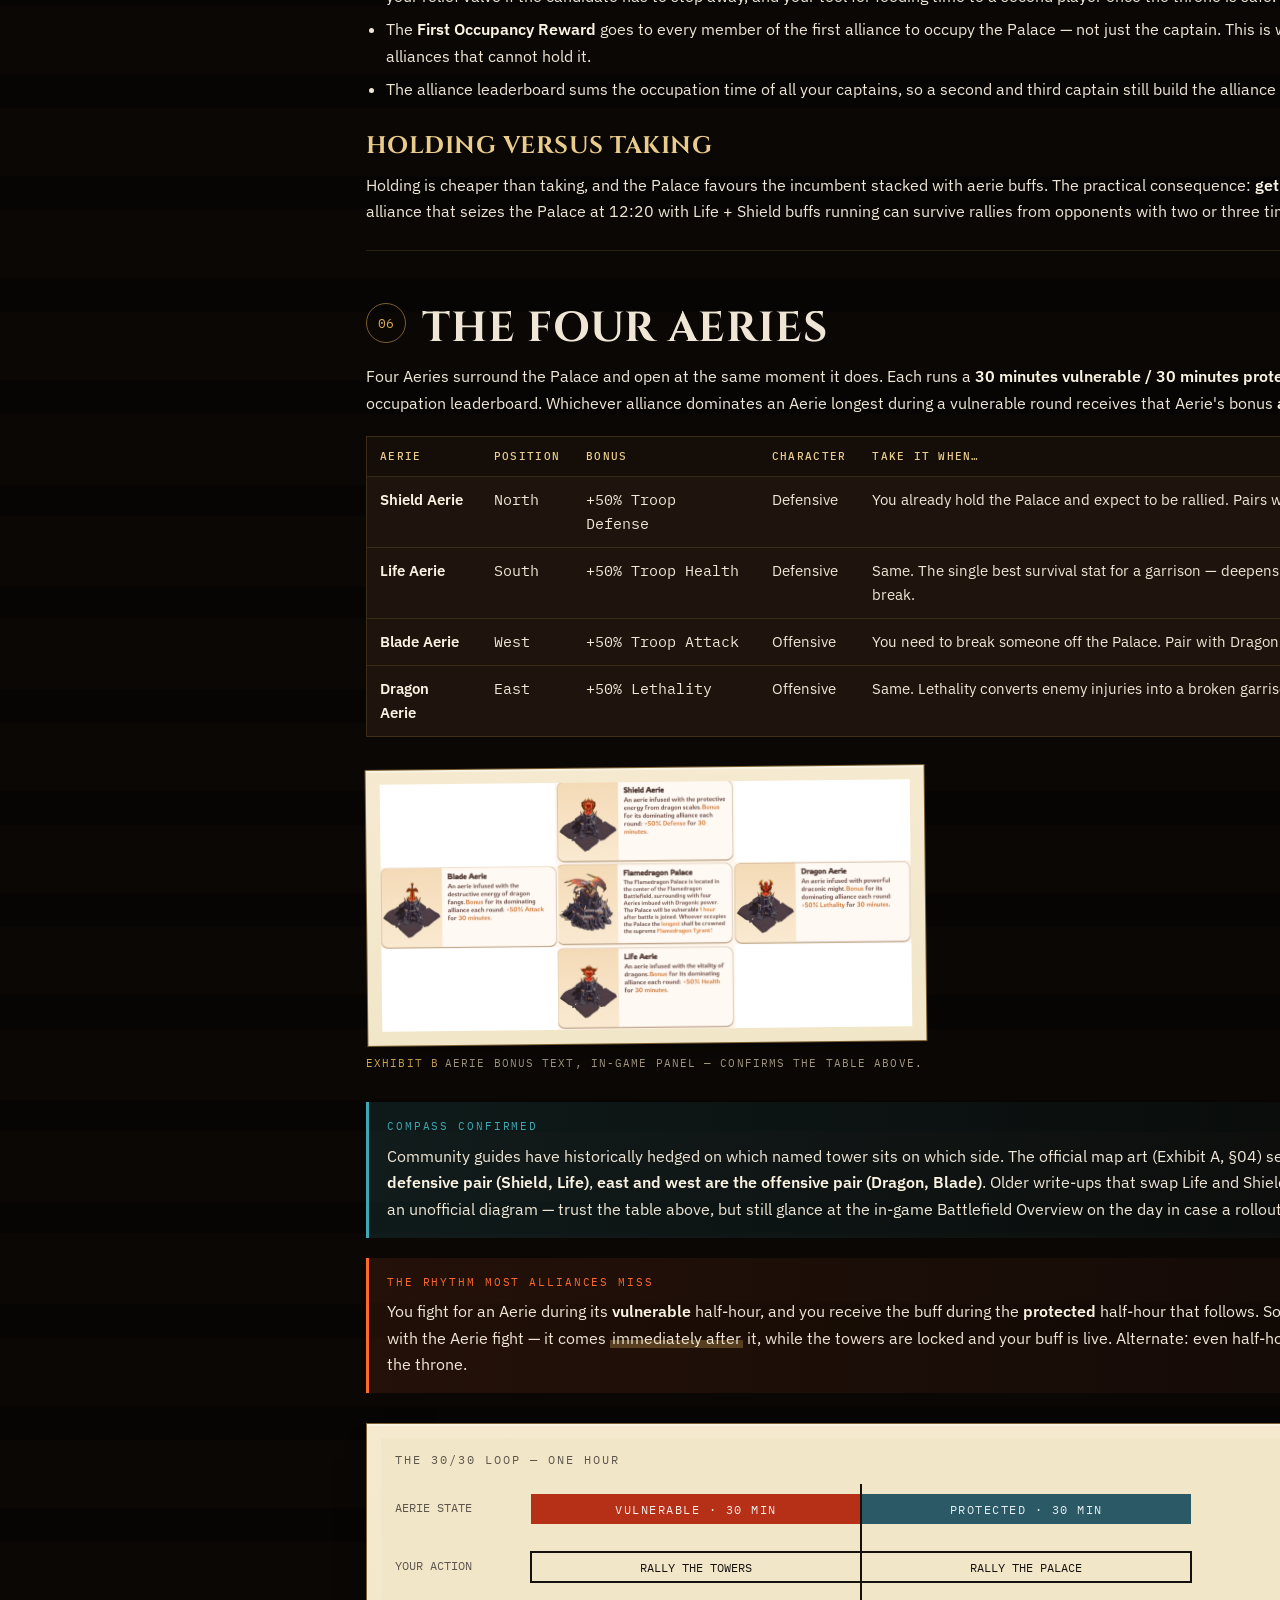
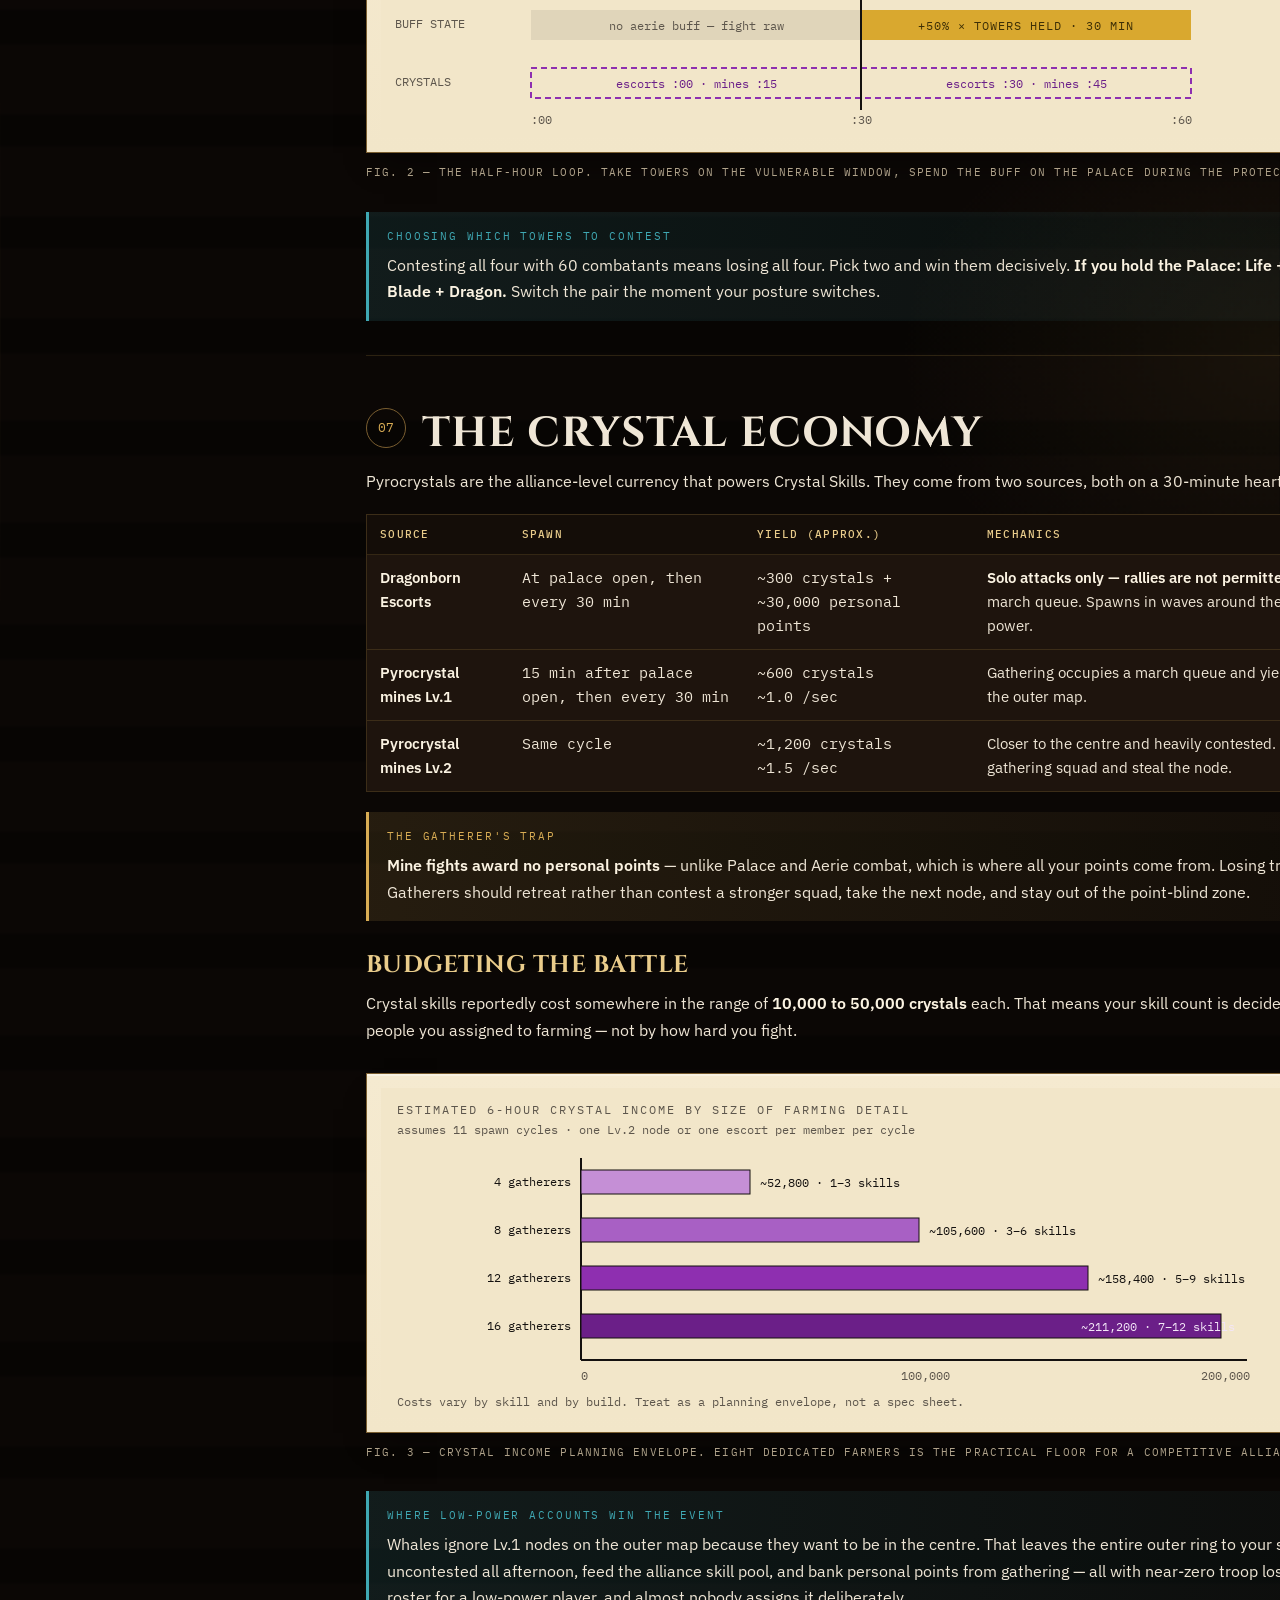
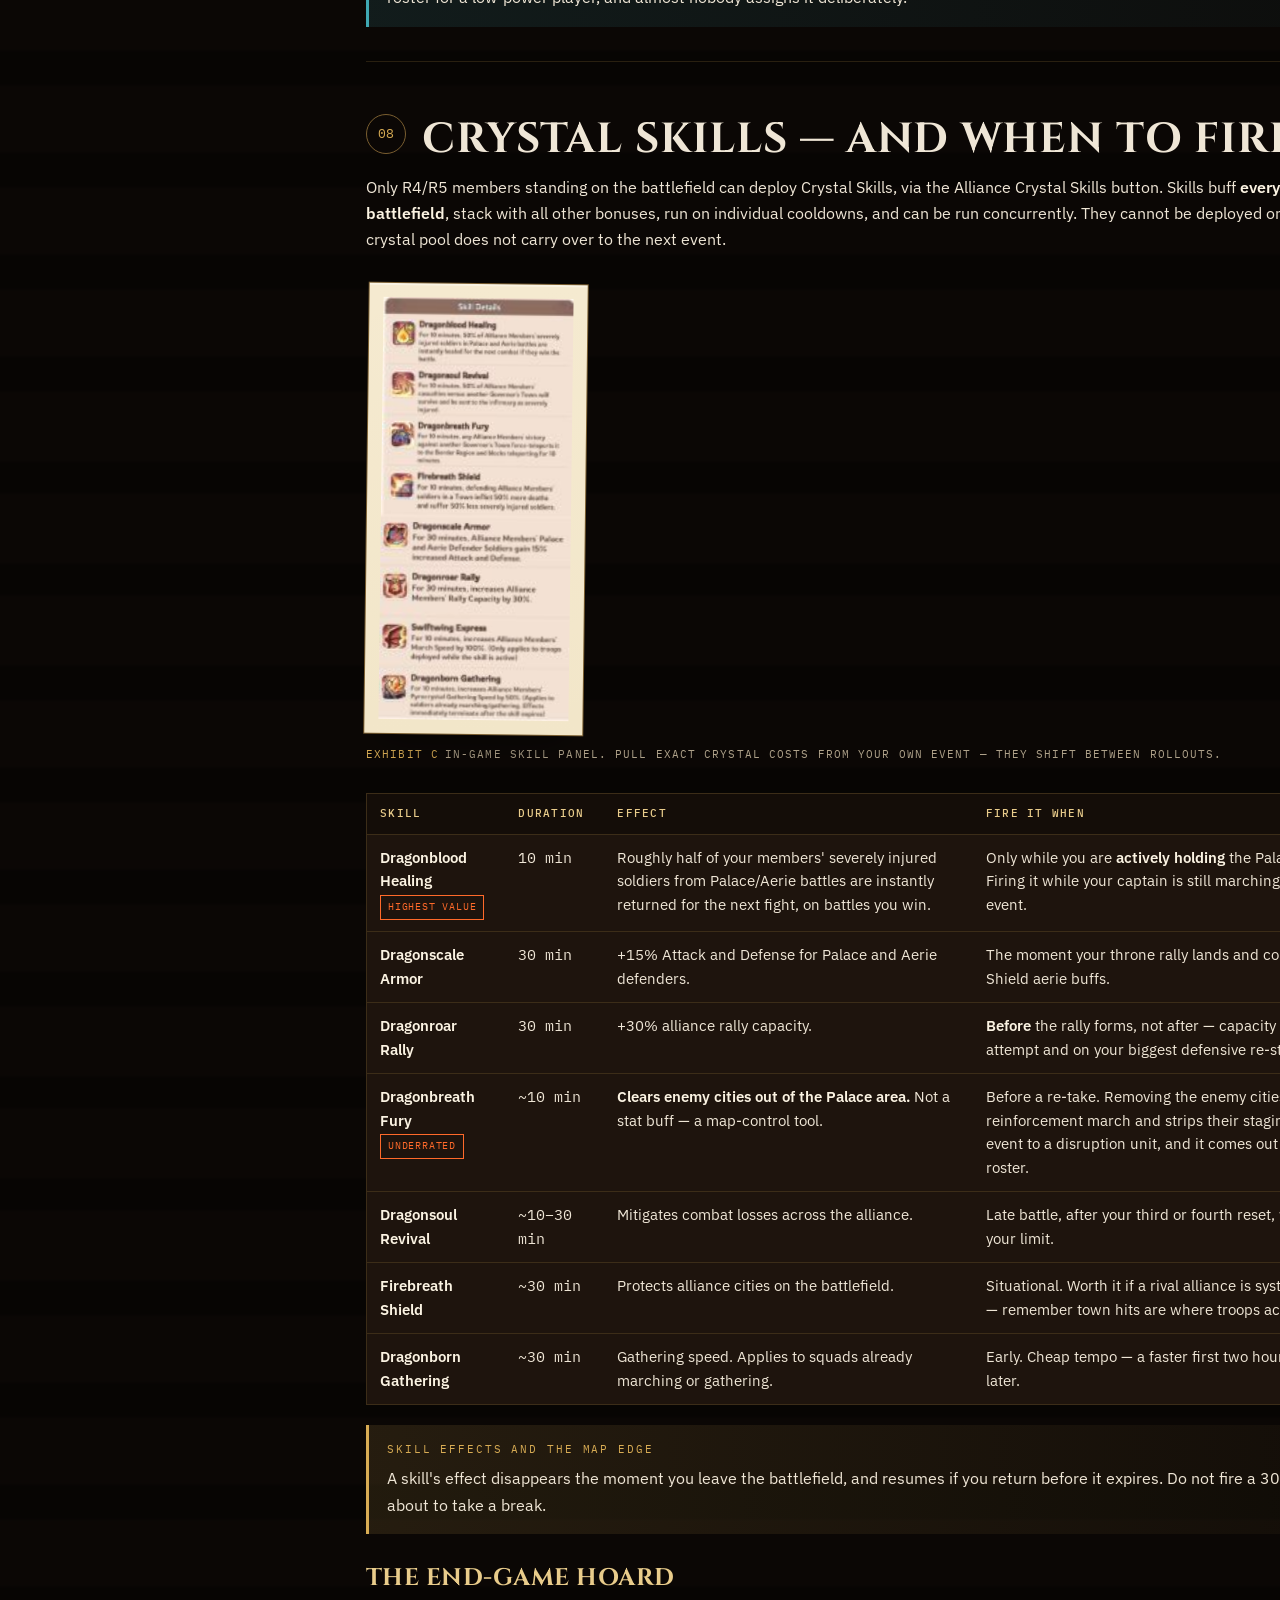
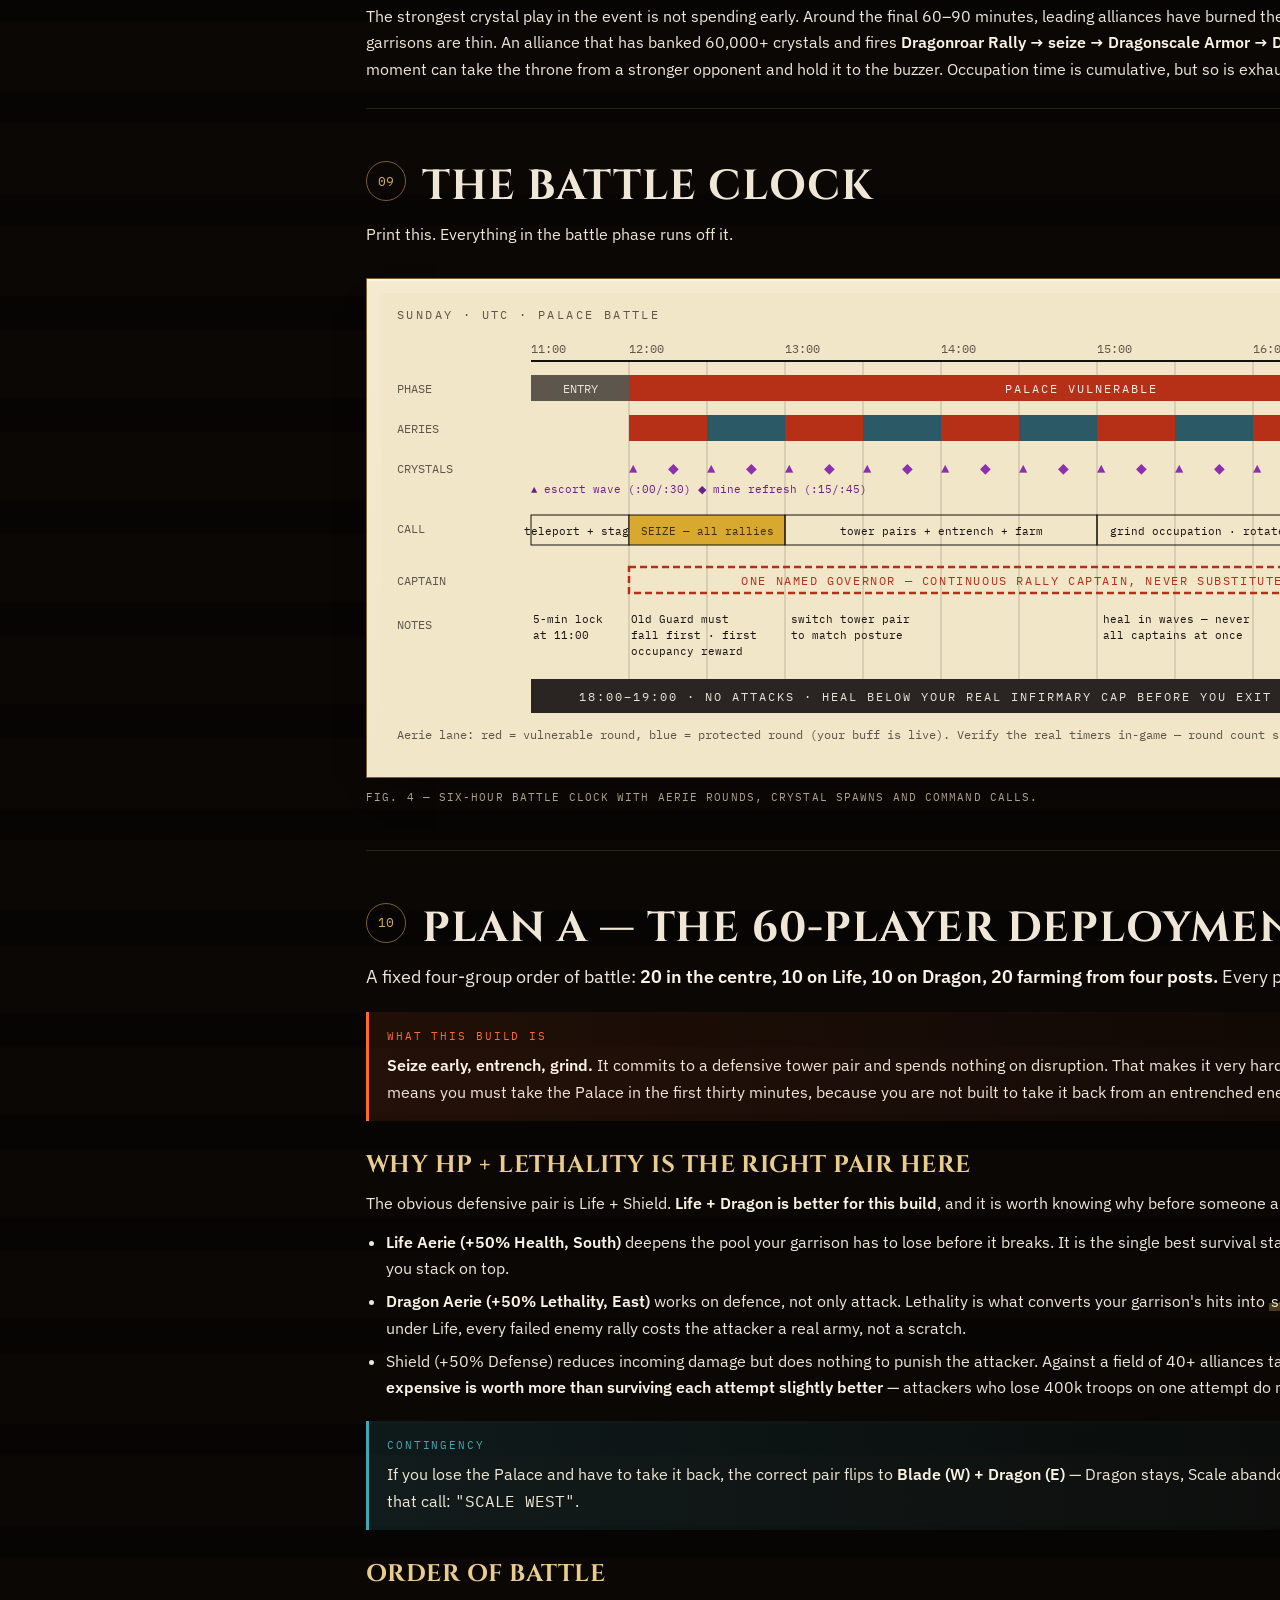
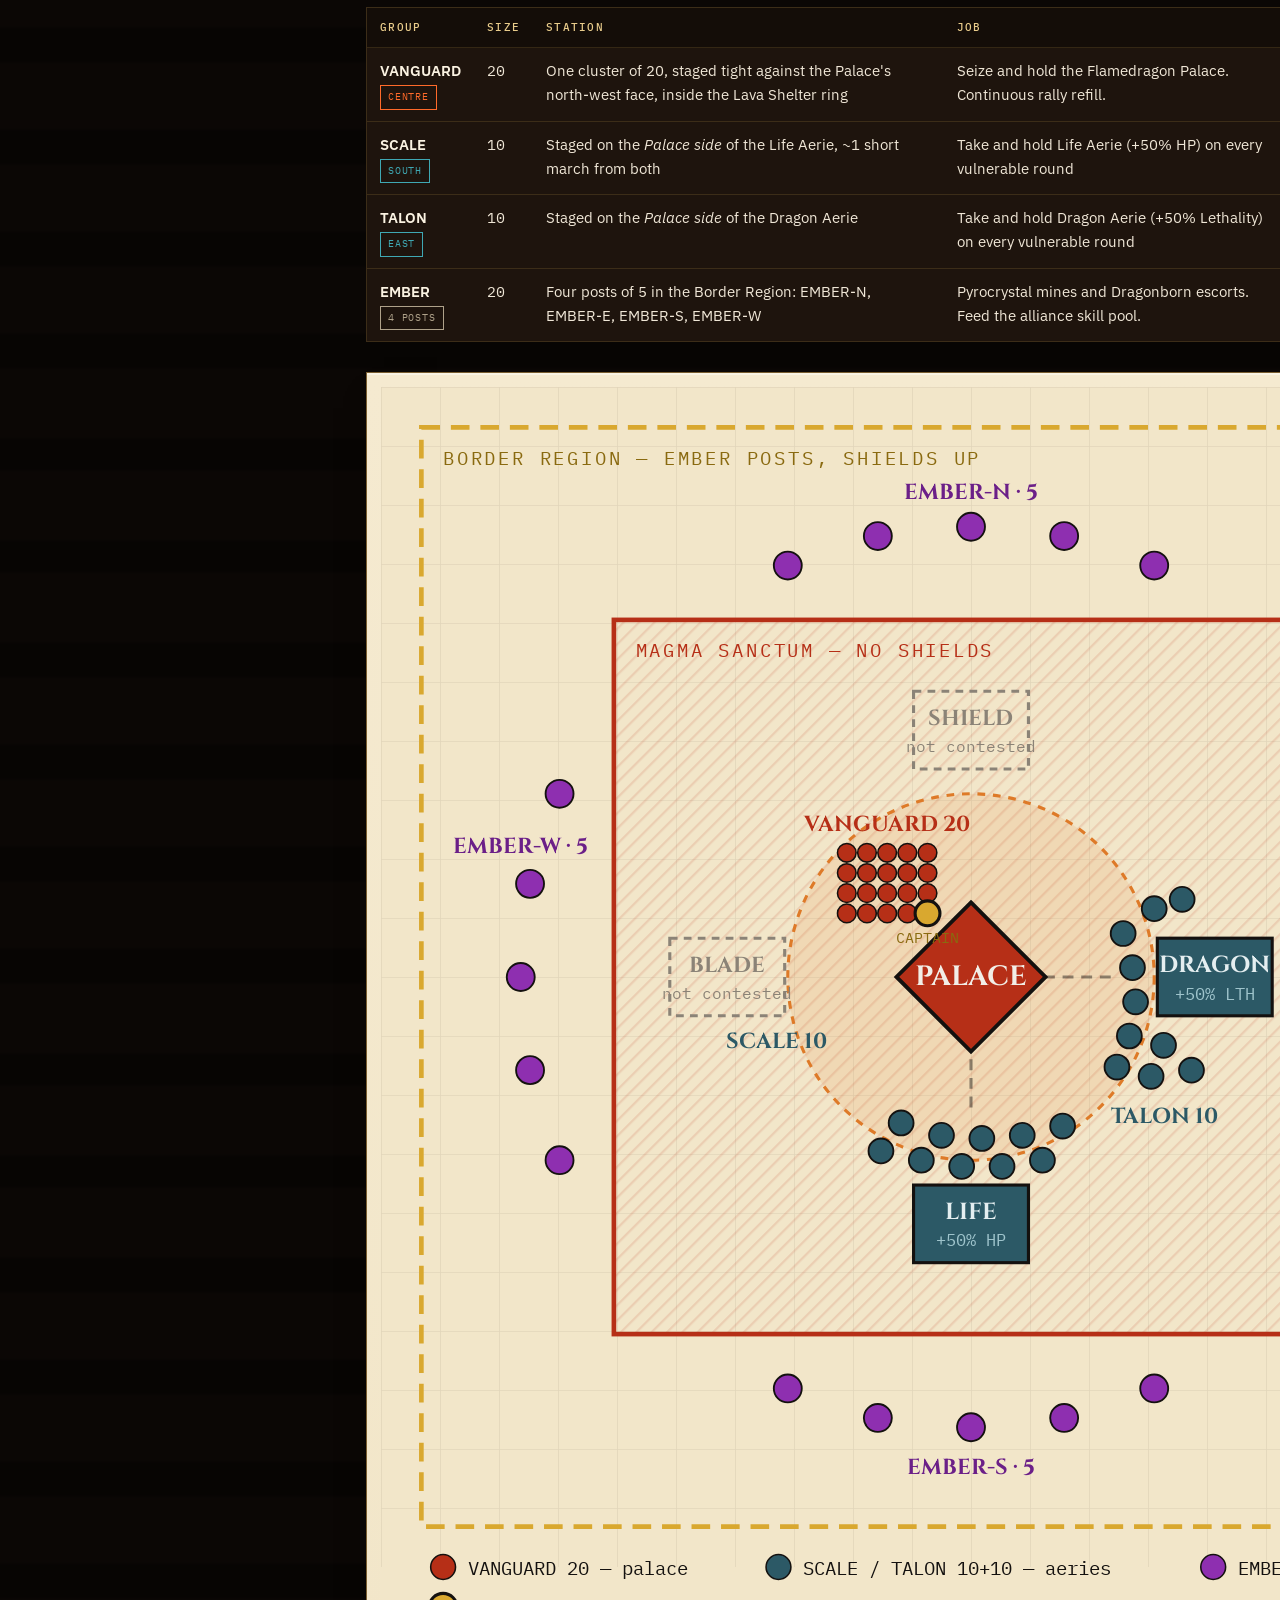
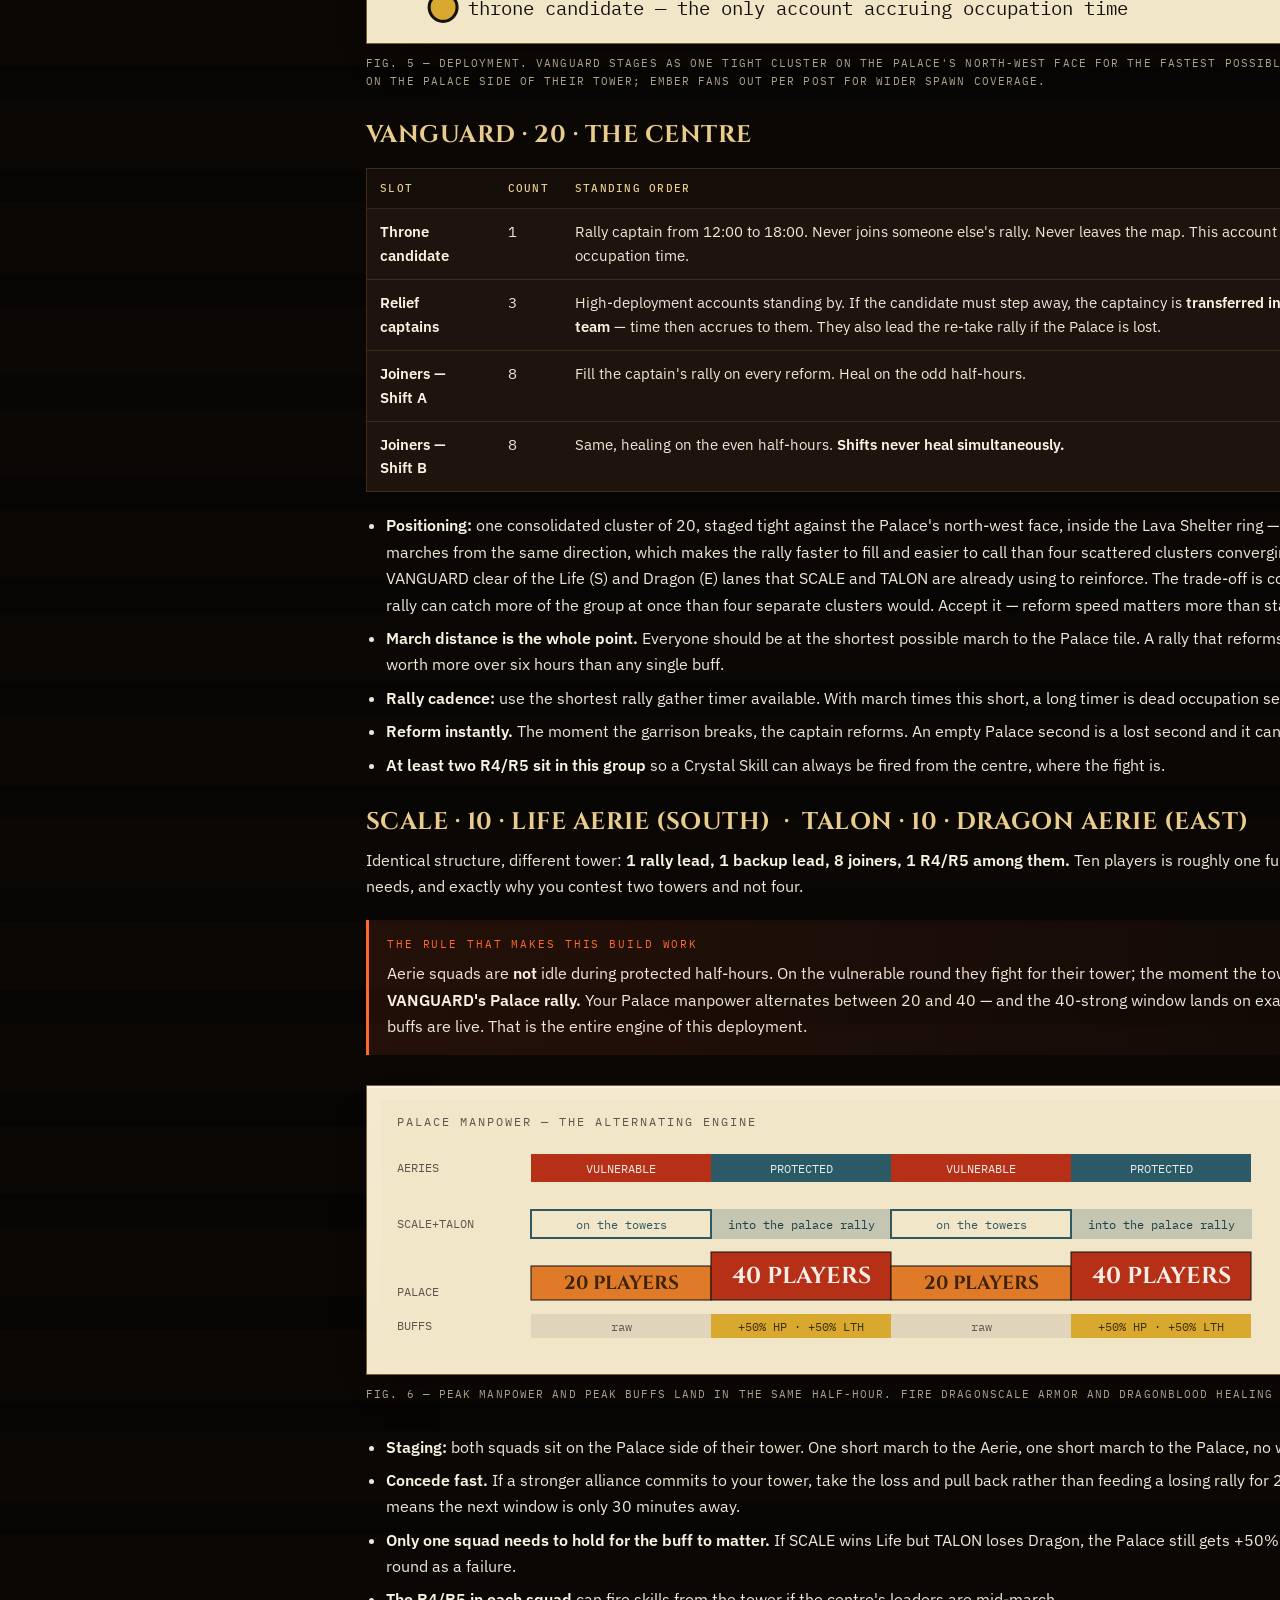
==== commit 3f602fa5: "Remove the two-alliance bloc strategy Drop Plan B and every reference to it (landing page, TOC, rule" ====
--- a/manual.html
+++ b/manual.html
@@ -21,7 +21,7 @@
   <header class="plate-head">
     <p class="eyebrow"><span class="dash"></span>Cross-kingdom battlefield · Alliance operations document</p>
     <h1 style="font-size:clamp(34px,6vw,58px);margin-top:14px">Flame<span style="color:var(--ember)">dragon</span> Tyrant</h1>
-    <p class="sub" style="max-width:64ch;font-size:16.5px;color:var(--ash-dim);margin-top:14px">A complete field manual for R4/R5 leadership: event structure, battlefield map, objective mechanics, crystal economy, and two full battle plans — one for a single qualified alliance, one for a two-alliance bloc.</p>
+    <p class="sub" style="max-width:64ch;font-size:16.5px;color:var(--ash-dim);margin-top:14px">A complete field manual for R4/R5 leadership: event structure, battlefield map, objective mechanics, crystal economy, and a full battle plan for a single qualified alliance.</p>
     <div class="stamp">Rev. Aug 2026 · verify timers in-game before D-Day</div>
   </header>
 
@@ -40,13 +40,12 @@
         <li><a href="#s8"><span class="n">08</span>Crystal skills</a></li>
         <li><a href="#s9"><span class="n">09</span>The battle clock</a></li>
         <li><a href="#s10"><span class="n">10</span>Plan A — 60 players</a></li>
-        <li><a href="#s11"><span class="n">11</span>Plan B — two alliances</a></li>
-        <li><a href="#s12"><span class="n">12</span>Rally &amp; hero setups</a></li>
-        <li><a href="#s13"><span class="n">13</span>Troop loss &amp; infirmary</a></li>
-        <li><a href="#s14"><span class="n">14</span>Points &amp; rewards</a></li>
-        <li><a href="#s15"><span class="n">15</span>Pre-battle checklist</a></li>
-        <li><a href="#s16"><span class="n">16</span>Failure modes</a></li>
-        <li><a href="#s17"><span class="n">17</span>Screenshots &amp; sources</a></li>
+        <li><a href="#s11"><span class="n">11</span>Rally &amp; hero setups</a></li>
+        <li><a href="#s12"><span class="n">12</span>Troop loss &amp; infirmary</a></li>
+        <li><a href="#s13"><span class="n">13</span>Points &amp; rewards</a></li>
+        <li><a href="#s14"><span class="n">14</span>Pre-battle checklist</a></li>
+        <li><a href="#s15"><span class="n">15</span>Failure modes</a></li>
+        <li><a href="#s16"><span class="n">16</span>Screenshots &amp; sources</a></li>
       </ol>
     </nav>
 
@@ -65,13 +64,12 @@
           <li><a href="#s8"><span class="n">08</span>Crystal skills</a></li>
           <li><a href="#s9"><span class="n">09</span>The battle clock</a></li>
           <li><a href="#s10"><span class="n">10</span>Plan A — 60 players</a></li>
-          <li><a href="#s11"><span class="n">11</span>Plan B — two alliances</a></li>
-          <li><a href="#s12"><span class="n">12</span>Rally &amp; hero setups</a></li>
-          <li><a href="#s13"><span class="n">13</span>Troop loss &amp; infirmary</a></li>
-          <li><a href="#s14"><span class="n">14</span>Points &amp; rewards</a></li>
-          <li><a href="#s15"><span class="n">15</span>Pre-battle checklist</a></li>
-          <li><a href="#s16"><span class="n">16</span>Failure modes</a></li>
-          <li><a href="#s17"><span class="n">17</span>Screenshots &amp; sources</a></li>
+          <li><a href="#s11"><span class="n">11</span>Rally &amp; hero setups</a></li>
+          <li><a href="#s12"><span class="n">12</span>Troop loss &amp; infirmary</a></li>
+          <li><a href="#s13"><span class="n">13</span>Points &amp; rewards</a></li>
+          <li><a href="#s14"><span class="n">14</span>Pre-battle checklist</a></li>
+          <li><a href="#s15"><span class="n">15</span>Failure modes</a></li>
+          <li><a href="#s16"><span class="n">16</span>Screenshots &amp; sources</a></li>
         </ol>
       </nav>
     </details>
@@ -91,7 +89,7 @@
       </div>
       <div class="rule">
         <span class="tag">Rule 03 — buffs are alliance-scoped</span>
-        <strong>An aerie buff and a crystal skill only reach members of the alliance that earned it.</strong> This single fact reshapes every two-alliance plan: your partner alliance holding a tower does <em class="hl">not</em> buff your Palace garrison. Plan the split around that, not around goodwill.
+        <strong>An aerie buff and a crystal skill only reach members of the alliance that earned it.</strong> That holds even if you're coordinating loosely with another alliance on the same Zone — their tower does <em class="hl">not</em> buff your Palace garrison. Build your own crystal economy and don't plan around anyone else's buffs.
       </div>
       <div class="rule">
         <span class="tag">Rule 04 — where troops die</span>
@@ -494,7 +492,7 @@
           <tr><td><strong>Dragonroar Rally</strong></td><td class="mono">30 min</td><td>+30% alliance rally capacity.</td><td><strong>Before</strong> the rally forms, not after — capacity is read at formation. Use it on your seize attempt and on your biggest defensive re-stack.</td></tr>
           <tr><td><strong>Dragonbreath Fury</strong><br><span class="pill p-a">underrated</span></td><td class="mono">~10 min</td><td><strong>Clears enemy cities out of the Palace area.</strong> Not a stat buff — a map-control tool.</td><td>Before a re-take. Removing the enemy cities ringing the Palace lengthens every rival reinforcement march and strips their staging ground. This is the closest thing in the event to a disruption unit, and it comes out of the crystal pool rather than your roster.</td></tr>
           <tr><td><strong>Dragonsoul Revival</strong></td><td class="mono">~10–30 min</td><td>Mitigates combat losses across the alliance.</td><td>Late battle, after your third or fourth reset, when healing stock rather than power is your limit.</td></tr>
-          <tr><td><strong>Firebreath Shield</strong></td><td class="mono">~30 min</td><td>Protects alliance cities on the battlefield.</td><td>Situational. Worth it if a rival bloc is systematically farming your members' towns — remember town hits are where troops actually die.</td></tr>
+          <tr><td><strong>Firebreath Shield</strong></td><td class="mono">~30 min</td><td>Protects alliance cities on the battlefield.</td><td>Situational. Worth it if a rival alliance is systematically farming your members' towns — remember town hits are where troops actually die.</td></tr>
           <tr><td><strong>Dragonborn Gathering</strong></td><td class="mono">~30 min</td><td>Gathering speed. Applies to squads already marching or gathering.</td><td>Early. Cheap tempo — a faster first two hours of farming pays for the expensive skills later.</td></tr>
         </tbody>
       </table>
@@ -796,7 +794,7 @@
 
       <ul>
         <li><strong>Staging:</strong> both squads sit on the Palace side of their tower. One short march to the Aerie, one short march to the Palace, no wasted travel either way.</li>
-        <li><strong>Concede fast.</strong> If a stronger bloc commits to your tower, take the loss and pull back rather than feeding a losing rally for 25 minutes. Round-based ownership means the next window is only 30 minutes away.</li>
+        <li><strong>Concede fast.</strong> If a stronger alliance commits to your tower, take the loss and pull back rather than feeding a losing rally for 25 minutes. Round-based ownership means the next window is only 30 minutes away.</li>
         <li><strong>Only one squad needs to hold for the buff to matter.</strong> If SCALE wins Life but TALON loses Dragon, the Palace still gets +50% HP for the round. Never treat a split round as a failure.</li>
         <li><strong>The R4/R5 in each squad</strong> can fire skills from the tower if the centre's leaders are mid-march.</li>
       </ul>
@@ -887,123 +885,7 @@
 
     <!-- ================= 11 ================= -->
     <section id="s11">
-      <div class="sec-head"><span class="sec-num">11</span><h2>Plan B — a two-alliance bloc</h2></div>
-      <p class="lede">120 combatants, but <strong>two separate buff economies</strong>. Handled well this is far more than double. Handled naively it is worse than one alliance, because half your buffs land on people who aren't in the fight.</p>
-
-      <div class="rule">
-        <span class="tag">The constraint that governs everything</span>
-        Aerie bonuses and Crystal Skills apply to <strong>the earning alliance's own members only</strong>. Alliance B holding the Life Aerie does nothing for Alliance A's Palace garrison. Alliance B's Dragonblood Healing does not heal Alliance A. Any plan that treats the two alliances as one army is wrong at the mechanical level.
-      </div>
-
-      <h3>First: settle who wears the crown</h3>
-      <p>Occupation time is per-governor. Two alliances each pushing their own candidate means the Palace changes hands between friends all afternoon and <strong>both candidates finish with half the time a rival needed</strong>. Before D-Day, in writing:</p>
-      <ul>
-        <li>One named throne candidate for the whole bloc, in <strong>Alliance A</strong>.</li>
-        <li>Alliance B's leadership agrees in advance to a compensation package: title appointments from the Tyrant (Bloodwyrm Warlord, Wyrmbreath Overlord, Dragonscale Guard, Dragontooth General — each +20% to a stat plus 2,000 deployment), commendation chests, and priority on the Dragon Banquet.</li>
-        <li>Alliance B feeds a <strong>secondary captain</strong> occupation time for the occupation ranking once the throne is mathematically safe — usually after 16:30. That's a real, valuable consolation: the top 100–200 occupation slots pay Mythril and gems.</li>
-      </ul>
-
-      <h3>Division of labour</h3>
-      <div class="cols">
-        <div class="col-a">
-          <h4><span class="pill p-a">Alliance A</span> — the Throne</h4>
-          <ul>
-            <li>Holds the Palace, continuously, with the bloc's single candidate as captain.</li>
-            <li>Contests and holds <strong>Shield (N) + Life (S)</strong> — the defensive pair — because A is the one that has to survive rallies.</li>
-            <li>Its crystal skills are the <strong>defensive suite</strong>: Dragonscale Armor, Dragonblood Healing, Dragonroar Rally.</li>
-            <li>Runs a smaller farming detail (6–8) because its members must be available as rally bodies.</li>
-          </ul>
-        </div>
-        <div class="col-b">
-          <h4><span class="pill p-b">Alliance B</span> — the Hammer</h4>
-          <ul>
-            <li>Contests and holds <strong>Blade (W) + Dragon (E)</strong> — the offensive pair — because B's job is breaking things.</li>
-            <li>Counter-rallies: hits enemy garrisons the moment a rival takes the Palace, so A can re-seize a weakened throne.</li>
-            <li>Denies crystal nodes to the strongest rival bloc, and runs the bloc's large farming detail (14–18).</li>
-            <li>Its crystal skills are the <strong>offensive suite</strong>: Dragonbreath Fury, Dragonroar Rally, Dragonborn Gathering.</li>
-            <li>Selectively clears enemy <strong>cities</strong> near the Sanctum to lengthen rival reinforcement marches — the one place city hits are justified, and only with a named call, since these kill troops.</li>
-          </ul>
-        </div>
-      </div>
-
-      <figure>
-        <div class="plate scroll">
-          <svg viewBox="0 0 900 340" width="900" role="img" aria-label="Diagram of the two-alliance split showing Alliance A holding the palace and defensive aeries while Alliance B holds the offensive aeries and runs counter-rallies and farming.">
-            <rect width="900" height="340" fill="#F2E6C9"/>
-            <g font-family="IBM Plex Mono, monospace" font-size="12">
-              <text x="16" y="26" letter-spacing="2.2" fill="#5d564c">TWO-ALLIANCE BLOC — 120 COMBATANTS, TWO BUFF ECONOMIES</text>
-
-              <rect x="30" y="46" width="390" height="264" fill="rgba(182,47,23,.10)" stroke="#B62F17" stroke-width="2"/>
-              <text x="46" y="72" font-family="Cinzel, serif" font-size="22" font-weight="700" fill="#B62F17">ALLIANCE A · THRONE</text>
-              <g fill="#14110F" font-size="12.5">
-                <text x="46" y="102">36 · throne rally pool + candidate</text>
-                <text x="46" y="126">12 · Shield Aerie squad (N)</text>
-                <text x="46" y="150">12 · Life Aerie squad (S)</text>
-                <text x="46" y="174">·</text>
-              </g>
-              <rect x="46" y="188" width="358" height="30" fill="#B62F17"/>
-              <text x="225" y="208" text-anchor="middle" fill="#F7EDE7" letter-spacing="1.4">DEFENSIVE BUFFS STAY WITH THE GARRISON</text>
-              <g fill="#5d564c" font-size="11">
-                <text x="46" y="240">skills: Dragonscale Armor · Dragonblood</text>
-                <text x="46" y="258">Healing · Dragonroar Rally</text>
-                <text x="46" y="282">posture: never leaves the Palace tile</text>
-              </g>
-
-              <rect x="480" y="46" width="390" height="264" fill="rgba(44,89,102,.10)" stroke="#2C5966" stroke-width="2"/>
-              <text x="496" y="72" font-family="Cinzel, serif" font-size="22" font-weight="700" fill="#2C5966">ALLIANCE B · HAMMER</text>
-              <g fill="#14110F" font-size="12.5">
-                <text x="496" y="102">16 · farming detail (mines + escorts)</text>
-                <text x="496" y="126">12 · Blade Aerie squad (W)</text>
-                <text x="496" y="150">12 · Dragon Aerie squad (E)</text>
-                <text x="496" y="174">20 · counter-rally + city clearance</text>
-              </g>
-              <rect x="496" y="188" width="358" height="30" fill="#2C5966"/>
-              <text x="675" y="208" text-anchor="middle" fill="#E4EEF0" letter-spacing="1.4">OFFENSIVE BUFFS STAY WITH THE BREAKERS</text>
-              <g fill="#5d564c" font-size="11">
-                <text x="496" y="240">skills: Dragonbreath Fury · Dragonroar</text>
-                <text x="496" y="258">Rally · Dragonborn Gathering</text>
-                <text x="496" y="282">posture: mobile, never garrisons the Palace</text>
-              </g>
-
-              <g stroke="#14110F" stroke-width="2" fill="none">
-                <path d="M420 150 L480 150" stroke-dasharray="6 4"/>
-              </g>
-              <text x="450" y="140" text-anchor="middle" font-size="11" fill="#5d564c">no</text>
-              <text x="450" y="176" text-anchor="middle" font-size="11" fill="#5d564c">shared</text>
-              <text x="450" y="192" text-anchor="middle" font-size="11" fill="#5d564c">buffs</text>
-              <text x="16" y="330" fill="#5d564c" font-size="11">The dashed link is coordination only. Nothing mechanical crosses it — buffs, skills and aerie bonuses stop at the alliance boundary.</text>
-            </g>
-          </svg>
-        </div>
-        <figcaption>Fig. 7 — The two-alliance split, built around the fact that buffs do not cross alliance lines.</figcaption>
-      </figure>
-
-      <h3>Why B never garrisons the Palace</h3>
-      <p>If Alliance B members join A's throne rally they are simply bodies without A's aerie buffs — and worse, B loses those members from its own tower and counter-rally jobs. <strong>B contributes by removing threats, not by adding bodies.</strong> The one exception is the final push at 17:00, when maximising raw troop count in the Palace outweighs everything else and B's members can pile into A's rallies as bulk.</p>
-
-      <h3>Command protocol</h3>
-      <div class="tw">
-      <table>
-        <thead><tr><th>Element</th><th>Standard</th></tr></thead>
-        <tbody>
-          <tr><td>Command</td><td><strong>One battle commander for the bloc</strong>, sitting in A. B's leader is deputy and owns tower/counter-rally decisions autonomously. Never two voices on the same objective.</td></tr>
-          <tr><td>Comms</td><td>One voice channel, two text channels (A-ops, B-ops), one shared "calls" channel that only the commander and deputy post in.</td></tr>
-          <tr><td>Call format</td><td>Everything in UTC, everything with a verb: <span class="mono">"13:28 — A hold, B break E-tower, 8 marches, go on 13:30."</span></td></tr>
-          <tr><td>Crystal reporting</td><td>Both alliances post pool totals at the top of every hour. The commander decides whether B fires early tempo skills or banks for A's 17:00 push.</td></tr>
-          <tr><td>Diplomacy</td><td>Non-aggression pacts with other kingdoms in the Zone are worth more than any single skill. B owns diplomacy — A is too busy holding.</td></tr>
-        </tbody>
-      </table>
-      </div>
-
-      <div class="warn">
-        <span class="tag">If both alliances genuinely want the title</span>
-        Then you do not have a bloc, you have two competitors — and the honest plan is to split the day: one alliance takes the throne from 12:00 to 15:00, the other from 15:00 to 18:00, and whoever is ahead at 17:00 gets the bloc's full support for the last hour. It is worse than committing to one candidate, but it is far better than trading the Palace back and forth for six hours while a third alliance walks off with the crown.
-      </div>
-    </section>
-
-    <!-- ================= 12 ================= -->
-    <section id="s12">
-      <div class="sec-head"><span class="sec-num">12</span><h2>Rally construction &amp; hero setups</h2></div>
+      <div class="sec-head"><span class="sec-num">11</span><h2>Rally construction &amp; hero setups</h2></div>
       <p>The event's mechanics are unusual; the rally maths is not. Use your kingdom's standard KvK setups, with two adjustments: rallies must be <strong>refilled continuously</strong> rather than run as set-pieces, and joiner discipline matters more than usual because a half-filled captain rally still burns your one occupation seat.</p>
 
       <div class="tw">
@@ -1024,9 +906,9 @@
       </div>
     </section>
 
-    <!-- ================= 13 ================= -->
-    <section id="s13">
-      <div class="sec-head"><span class="sec-num">13</span><h2>Troop loss, infirmary &amp; the exit trap</h2></div>
+    <!-- ================= 12 ================= -->
+    <section id="s12">
+      <div class="sec-head"><span class="sec-num">12</span><h2>Troop loss, infirmary &amp; the exit trap</h2></div>
 
       <div class="tw">
       <table>
@@ -1053,9 +935,9 @@
       </ul>
     </section>
 
-    <!-- ================= 14 ================= -->
-    <section id="s14">
-      <div class="sec-head"><span class="sec-num">14</span><h2>Points, rankings &amp; rewards</h2></div>
+    <!-- ================= 13 ================= -->
+    <section id="s13">
+      <div class="sec-head"><span class="sec-num">13</span><h2>Points, rankings &amp; rewards</h2></div>
 
       <h3>Where personal points come from</h3>
       <p>Personal points are earned <strong>only</strong> by attacking governors or NPCs garrisoned in the Palace and the Aeries, plus gathering crystals and killing escorts. Occupation by itself pays nothing directly, and neither do town raids or node scraps. In practice a disciplined player who never sees the Palace can still hit high milestones through escorts and gathering alone.</p>
@@ -1108,7 +990,7 @@
           <tr><td>Bloodwyrm Warlord</td><td class="mono">+20% Troop Health</td><td>Your best garrison holder for the next month of KvK.</td></tr>
           <tr><td>Wyrmbreath Overlord</td><td class="mono">+20% Troop Lethality</td><td>Your primary attack rally lead.</td></tr>
           <tr><td>Dragonscale Guard</td><td class="mono">+20% Troop Defense</td><td>Your defence rally lead.</td></tr>
-          <tr><td>Dragontooth General</td><td class="mono">+20% Troop Attack</td><td>Your second attack lead — or Alliance B's leader, as agreed payment for the bloc deal.</td></tr>
+          <tr><td>Dragontooth General</td><td class="mono">+20% Troop Attack</td><td>Your second attack lead.</td></tr>
         </tbody>
       </table>
       </div>
@@ -1181,9 +1063,9 @@
       </div>
     </section>
 
-    <!-- ================= 15 ================= -->
-    <section id="s15">
-      <div class="sec-head"><span class="sec-num">15</span><h2>Pre-battle checklist</h2></div>
+    <!-- ================= 14 ================= -->
+    <section id="s14">
+      <div class="sec-head"><span class="sec-num">14</span><h2>Pre-battle checklist</h2></div>
 
       <h4>T−7 days · preview</h4>
       <ul class="tick">
@@ -1203,7 +1085,6 @@
         <li>Publish the 60 and the reserve list.</li>
         <li>Confirm every combatant is available for the full 12:00–18:00 UTC block.</li>
         <li>Place all three championship predictions. Answer the free trivia predictions.</li>
-        <li>If running a two-alliance bloc: sign the throne agreement and the title-compensation package now.</li>
       </ul>
 
       <h4>Fri–Sun · eve of battle</h4>
@@ -1230,18 +1111,17 @@
       </ul>
     </section>
 
-    <!-- ================= 16 ================= -->
-    <section id="s16">
-      <div class="sec-head"><span class="sec-num">16</span><h2>Failure modes</h2></div>
+    <!-- ================= 15 ================= -->
+    <section id="s15">
+      <div class="sec-head"><span class="sec-num">15</span><h2>Failure modes</h2></div>
       <div class="tw">
       <table>
         <thead><tr><th>Mistake</th><th>Cost</th><th>Fix</th></tr></thead>
         <tbody>
-          <tr><td>Two throne candidates in one alliance or bloc</td><td>Neither wins. Both finish outside the Tyrant contest.</td><td>Name one, in writing, before sign-up closes.</td></tr>
+          <tr><td>Two throne candidates in one alliance</td><td>Neither wins. Both finish outside the Tyrant contest.</td><td>Name one, in writing, before sign-up closes.</td></tr>
           <tr><td>Rushing the Palace with no aerie buffs</td><td>You feed the alliance that took the towers.</td><td>Round 1 is towers. The Palace push comes on the protected half-hour.</td></tr>
           <tr><td>Contesting all four aeries</td><td>You lose all four and the crystals you spent doing it.</td><td>Two towers, chosen to match your posture.</td></tr>
           <tr><td>Firing Dragonblood Healing during a march</td><td>The best skill in the event, wasted on an empty ten minutes.</td><td>Skills fire on contact, not on hope.</td></tr>
-          <tr><td>Assuming buffs cross alliance lines</td><td>Your partner's towers do nothing for your garrison; half the bloc's economy is misallocated.</td><td>Defensive pair to whoever holds the Palace; offensive pair to whoever breaks things.</td></tr>
           <tr><td>Farming towns because there's nothing to do</td><td>Real, permanent troop deaths. No points.</td><td>City hits require a named call, and only to clear reinforcement paths.</td></tr>
           <tr><td>Contesting crystal nodes against stronger squads</td><td>Losses with no points attached.</td><td>Concede the node, take the next one.</td></tr>
           <tr><td>Nobody assigned to farming</td><td>No crystal pool means no skills, and skills are the swing factor in the last hour.</td><td>Eight minimum, twelve to sixteen preferred. Give it to low-power accounts.</td></tr>
@@ -1252,9 +1132,9 @@
       </div>
     </section>
 
-    <!-- ================= 17 ================= -->
-    <section id="s17">
-      <div class="sec-head"><span class="sec-num">17</span><h2>Screenshots &amp; sources</h2></div>
+    <!-- ================= 16 ================= -->
+    <section id="s16">
+      <div class="sec-head"><span class="sec-num">16</span><h2>Screenshots &amp; sources</h2></div>
       <p>Most diagrams in this manual are drawn from scratch rather than captured from the game — in-game art, reward tables and UI screens are Century Games' copyrighted material. Where an original screenshot is reproduced above (the battlefield art, the Aerie bonus text, the Crystal Skills panel, the Champion's Eve missions) it's used here for reference and briefing purposes, attributed to Century Games. If you want the rest of the official screens (reward tables, the official map plate, banquet and pack contents) for your alliance briefing, they are published here:</p>
       <ul>
         <li><a href="https://kingshotwiki.com/events/flamedragon-tyrant/#more">kingshotwiki.com — Flamedragon Tyrant, screenshot gallery</a> — the official wiki, re-checked against this manual (page last revised 30 Jul 2026). Seventeen full-size captures: the official <span class="mono">FDP_Map</span> plate and the FDT strategy map, the <strong>crystal skill table with exact pyrocrystal costs and cooldowns</strong>, occupation and personal-point reward tiers, Tyrant title rewards, battle packs, Searing Path, Dragon Caravan, Champion's Eve chests and the banquet tables. <strong>Pull the skill-cost figures from that image and replace the planning envelope in §07–08 with real numbers before you brief your roster.</strong></li>
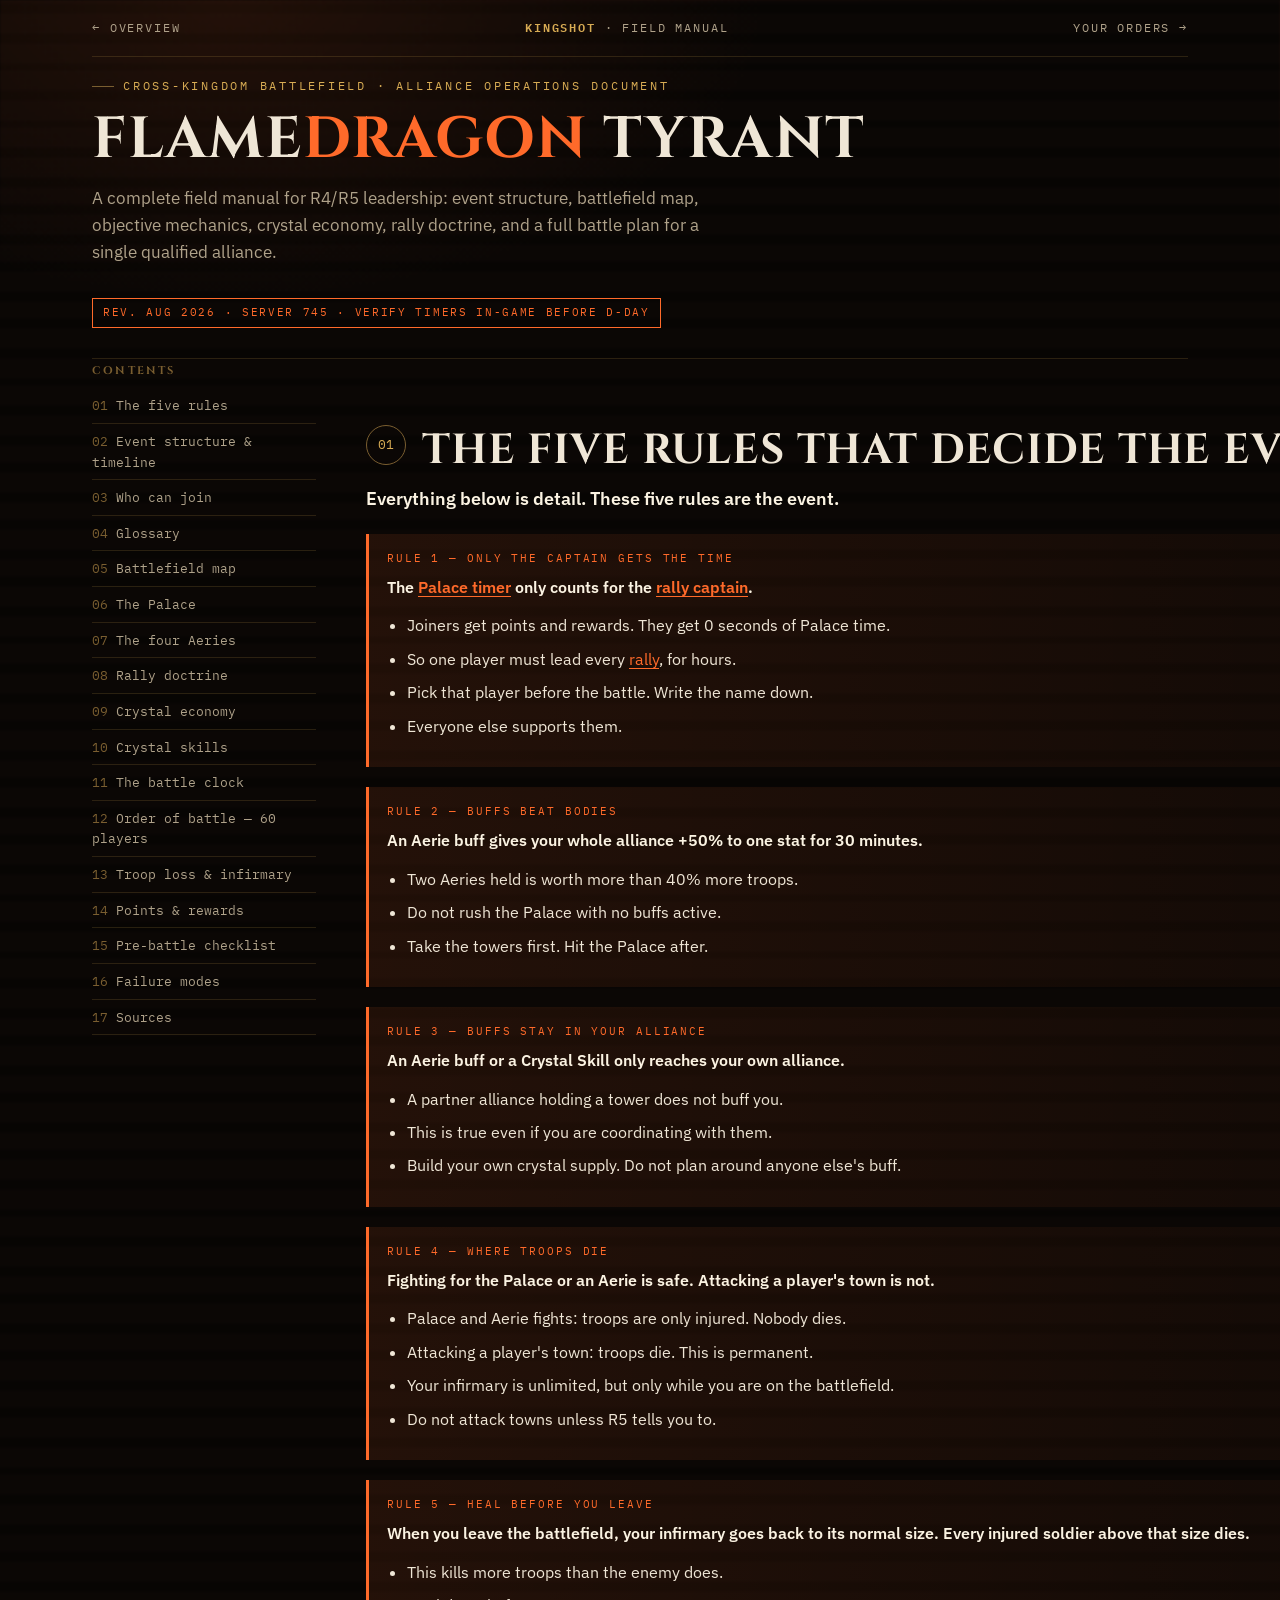
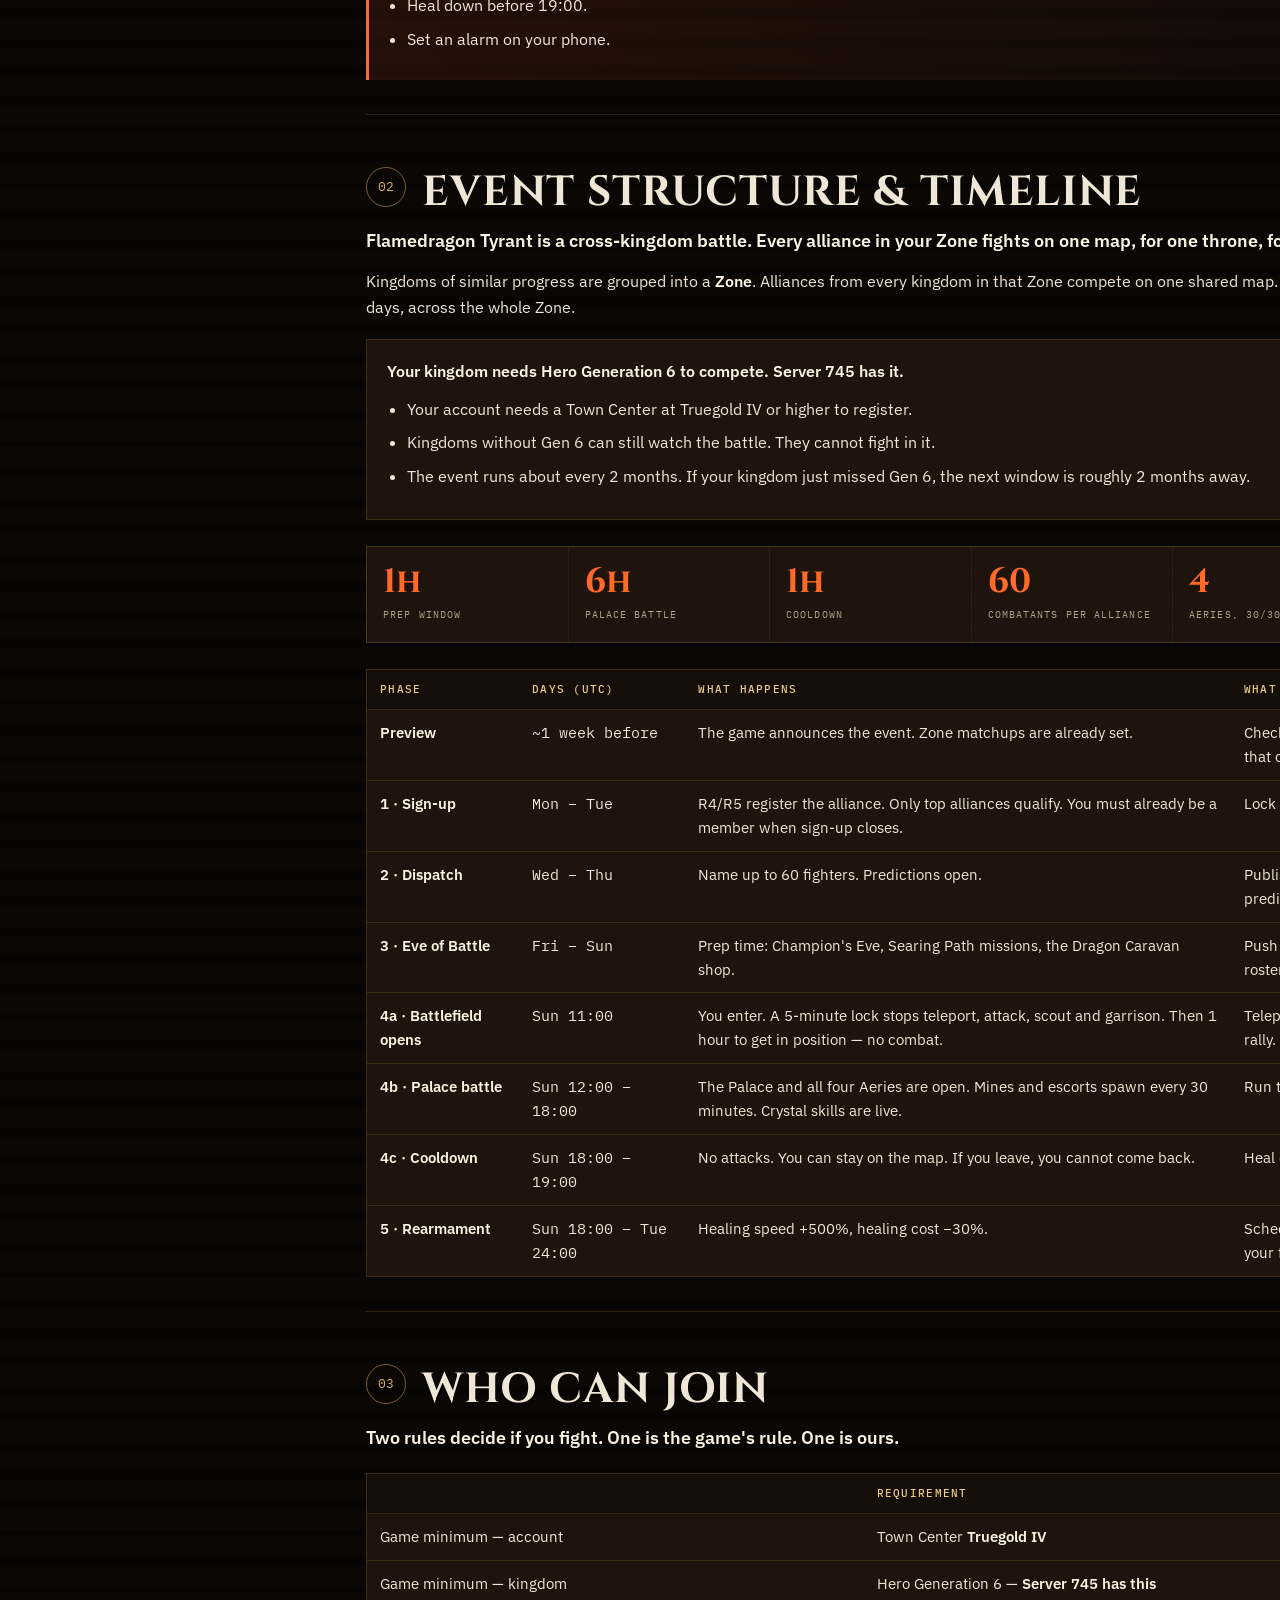
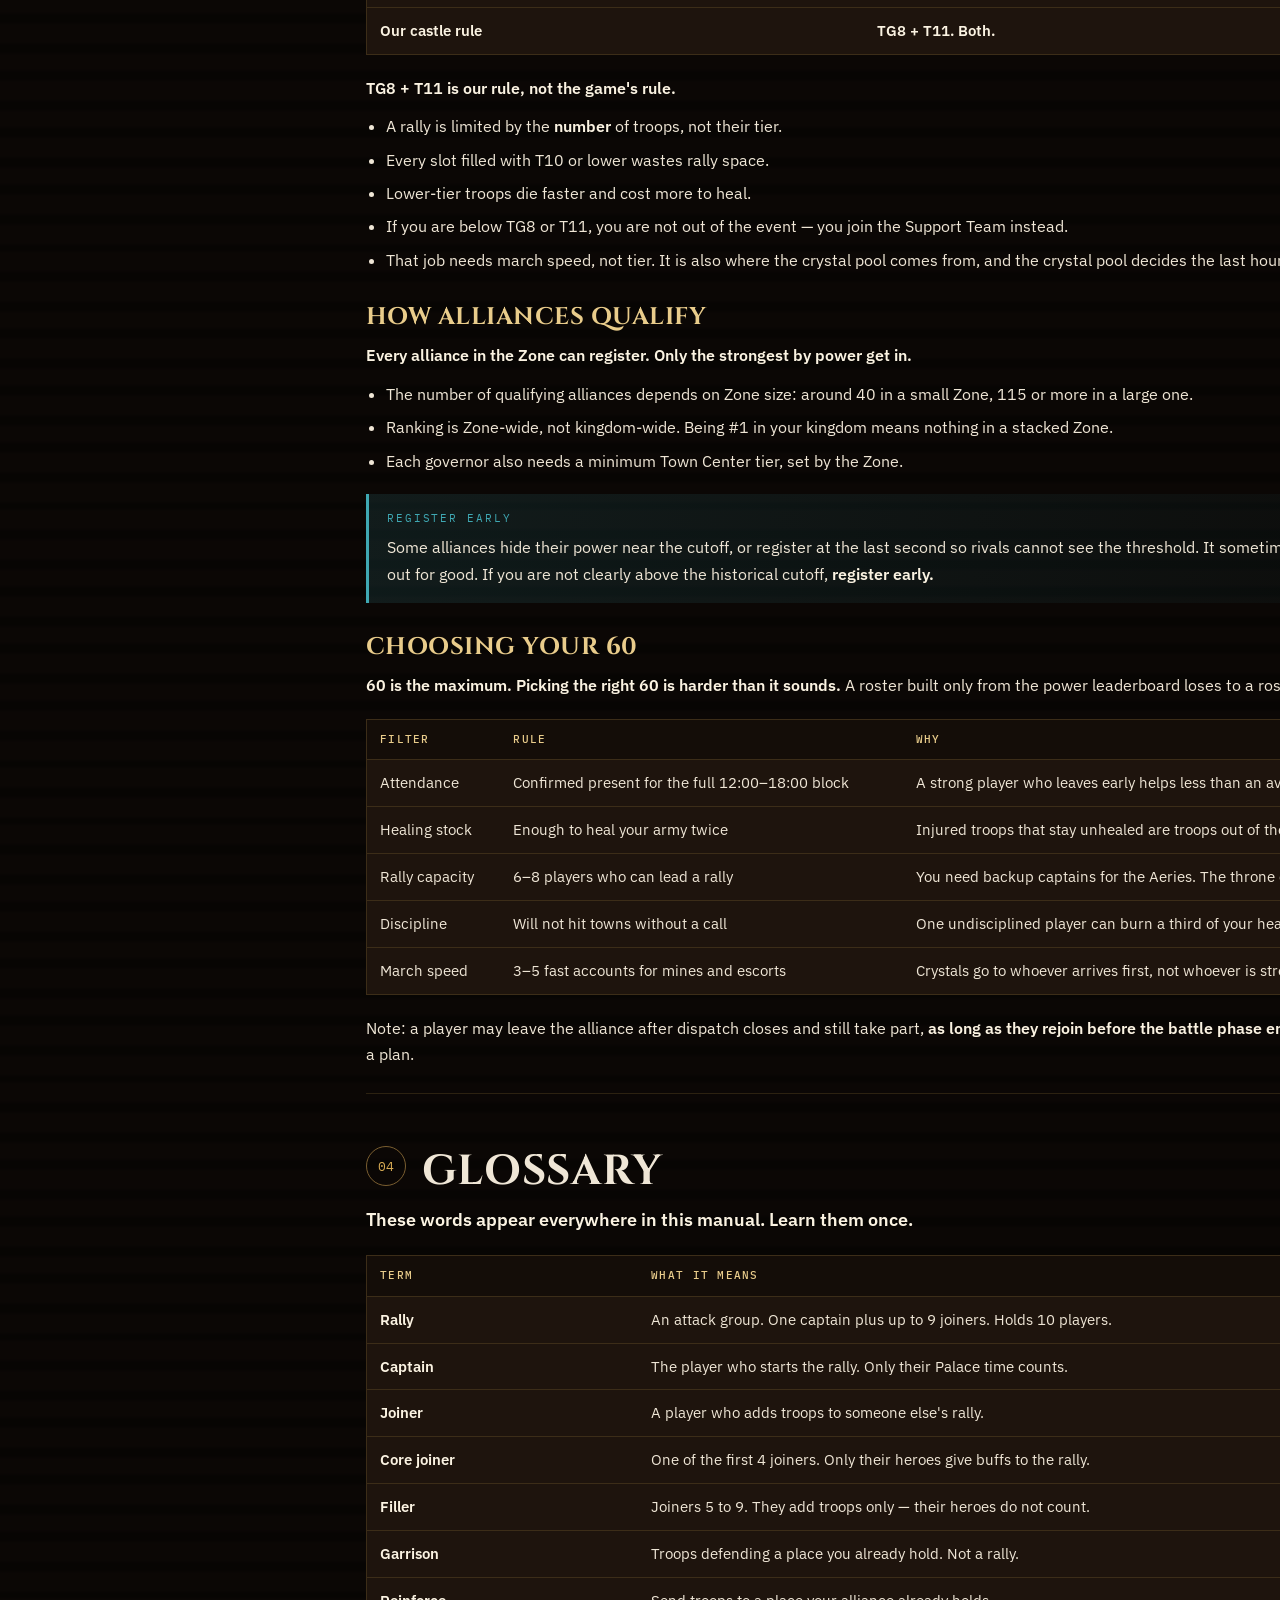
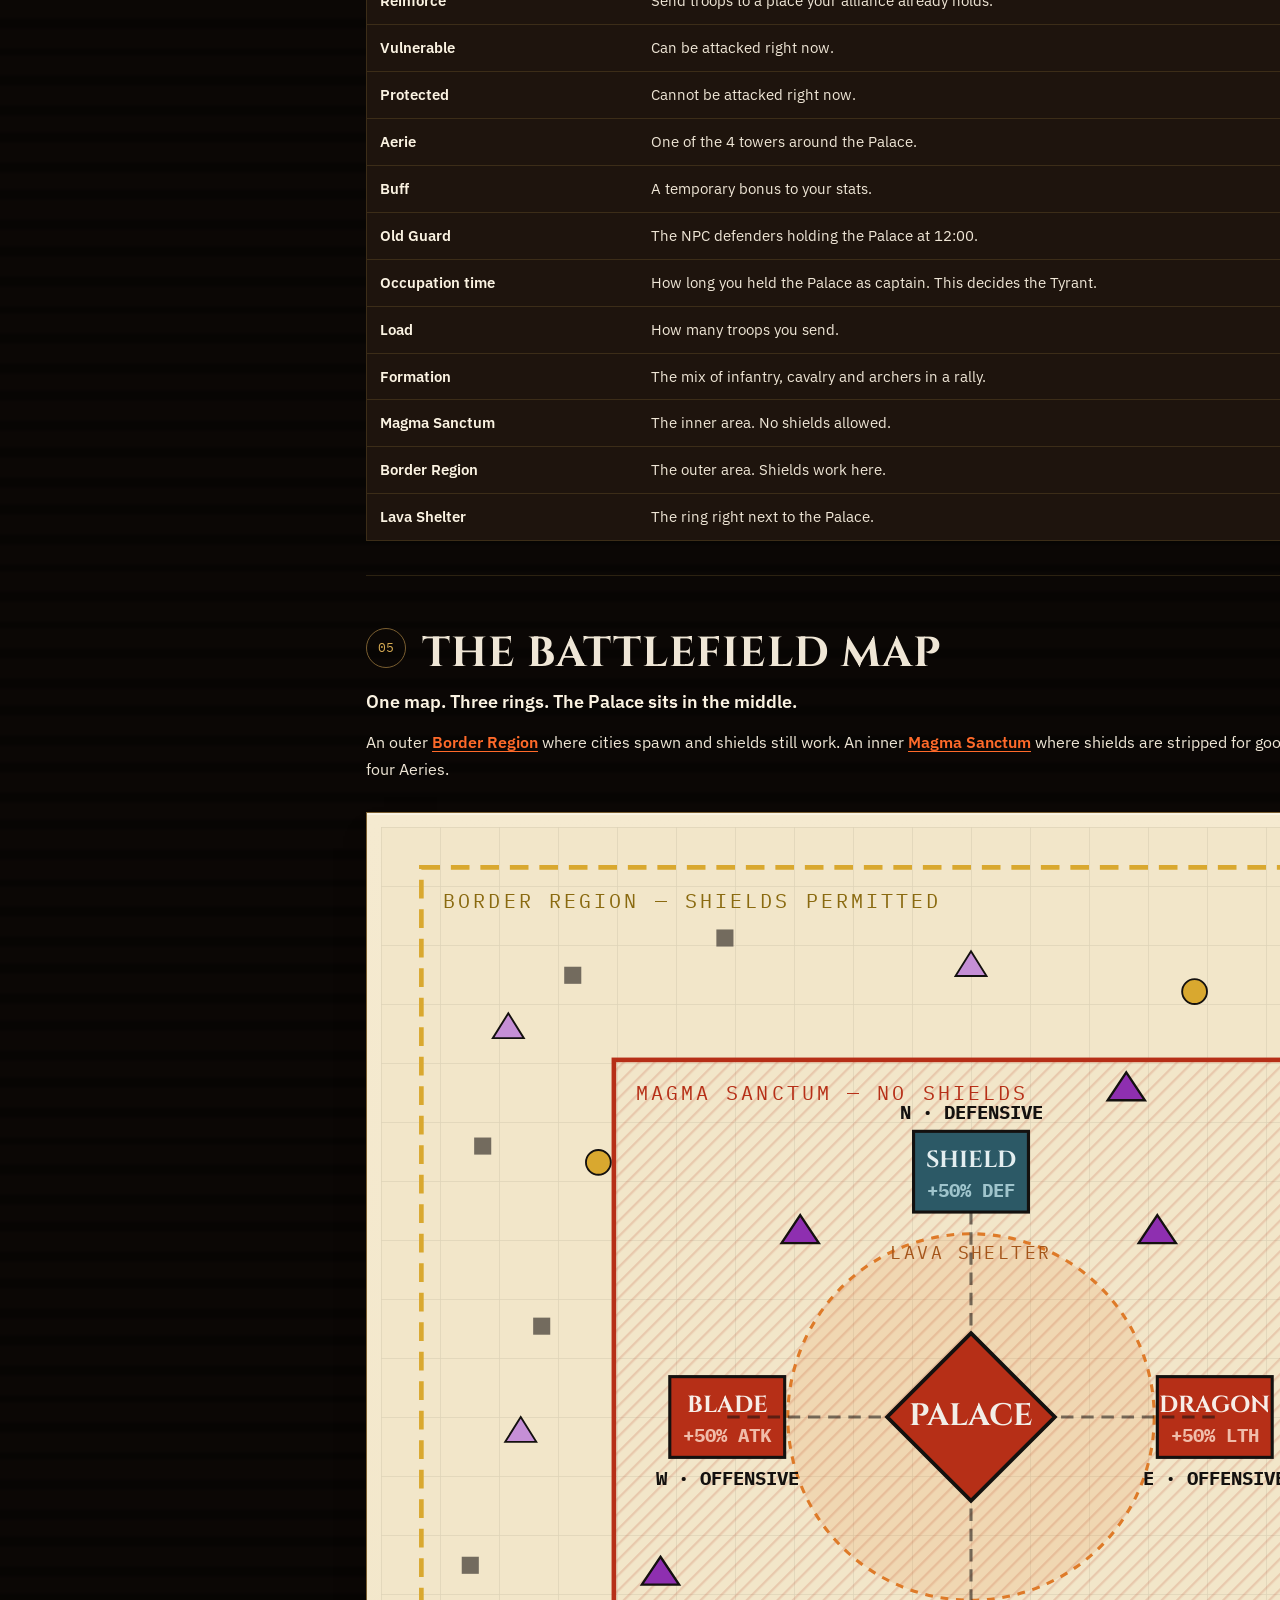
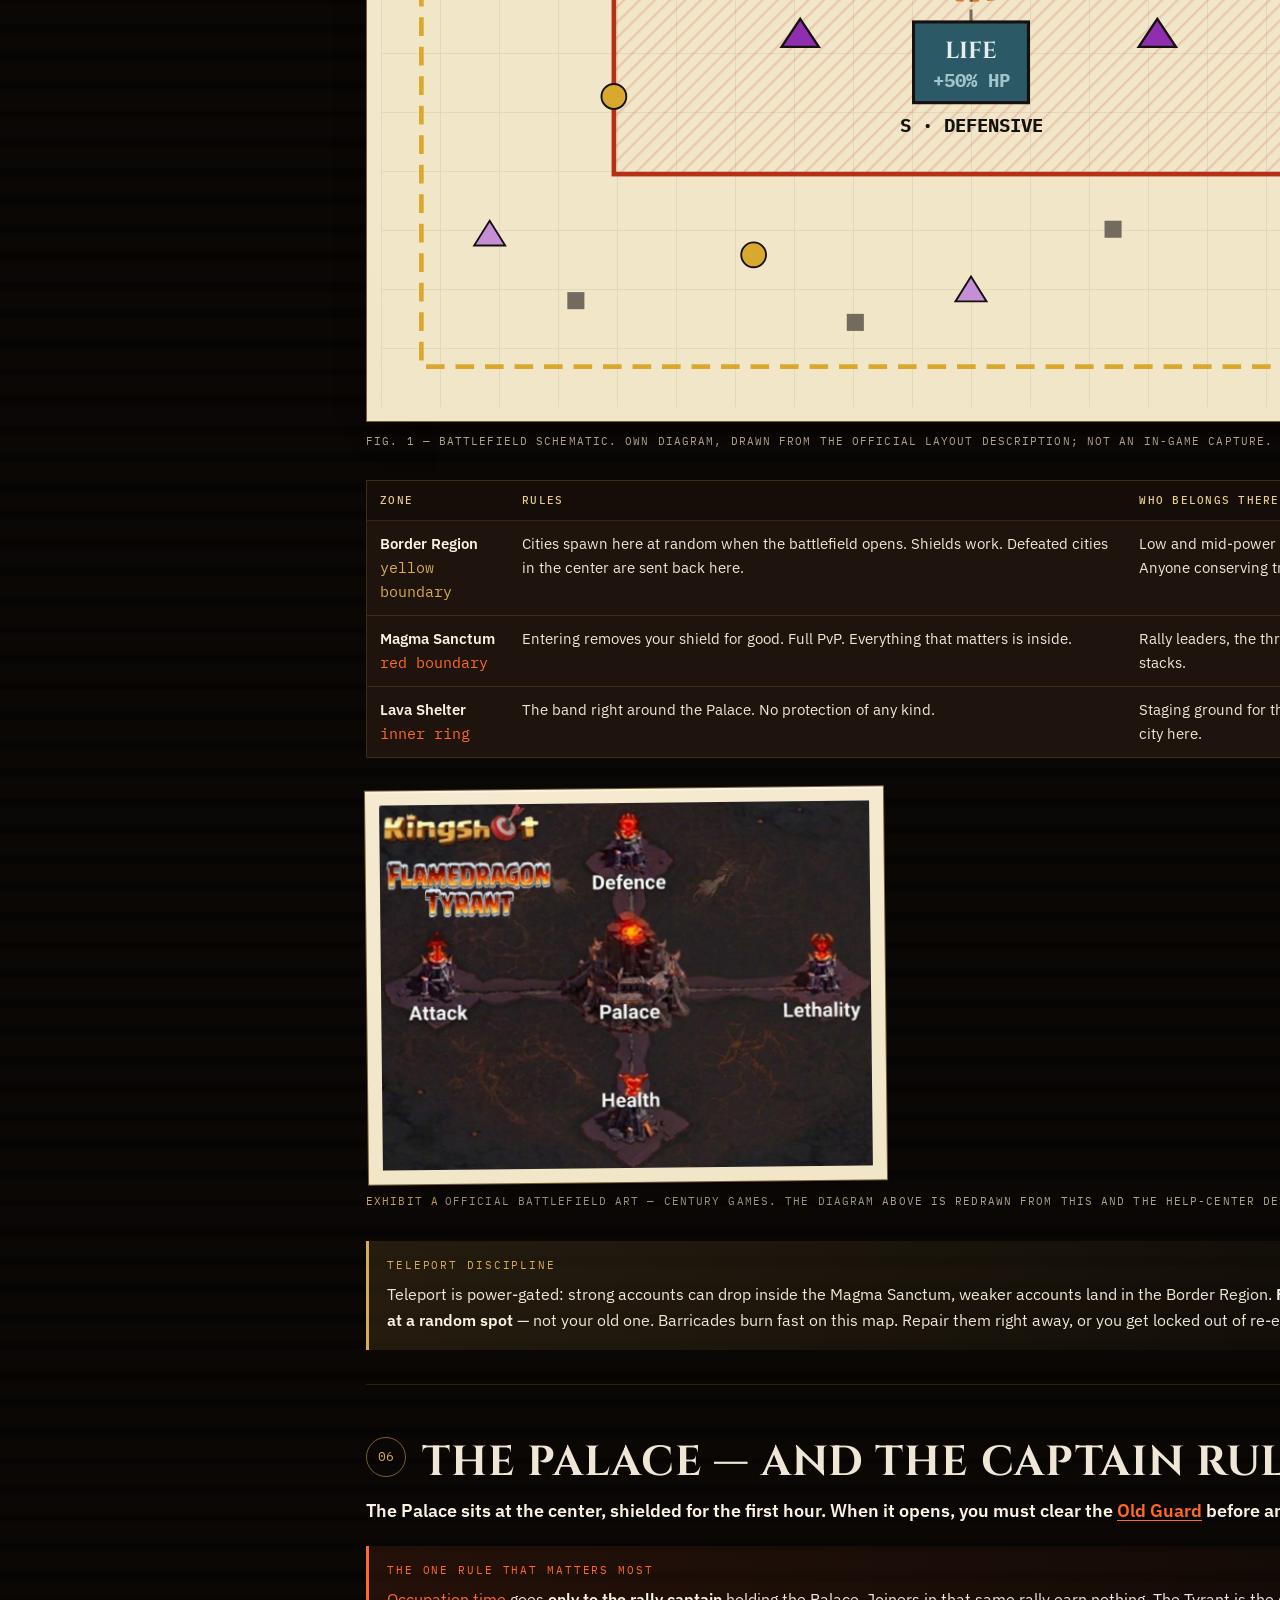
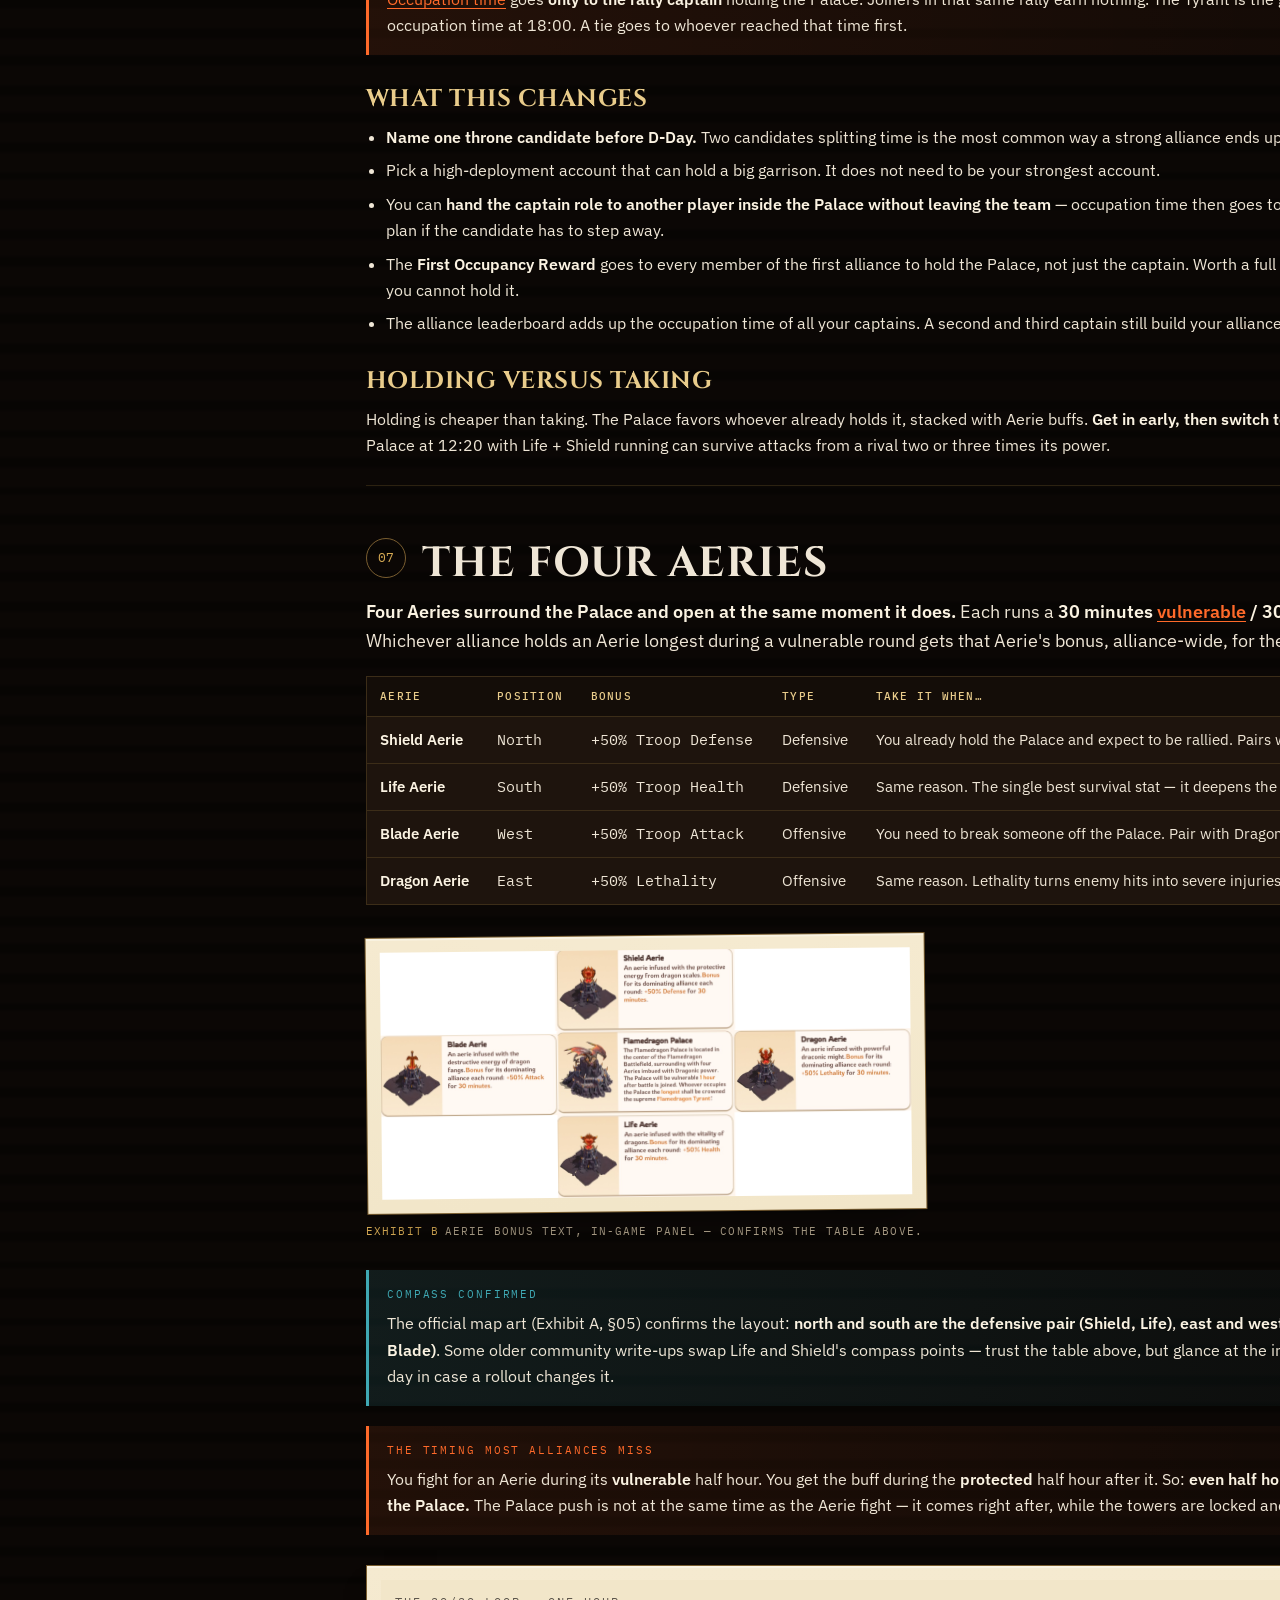
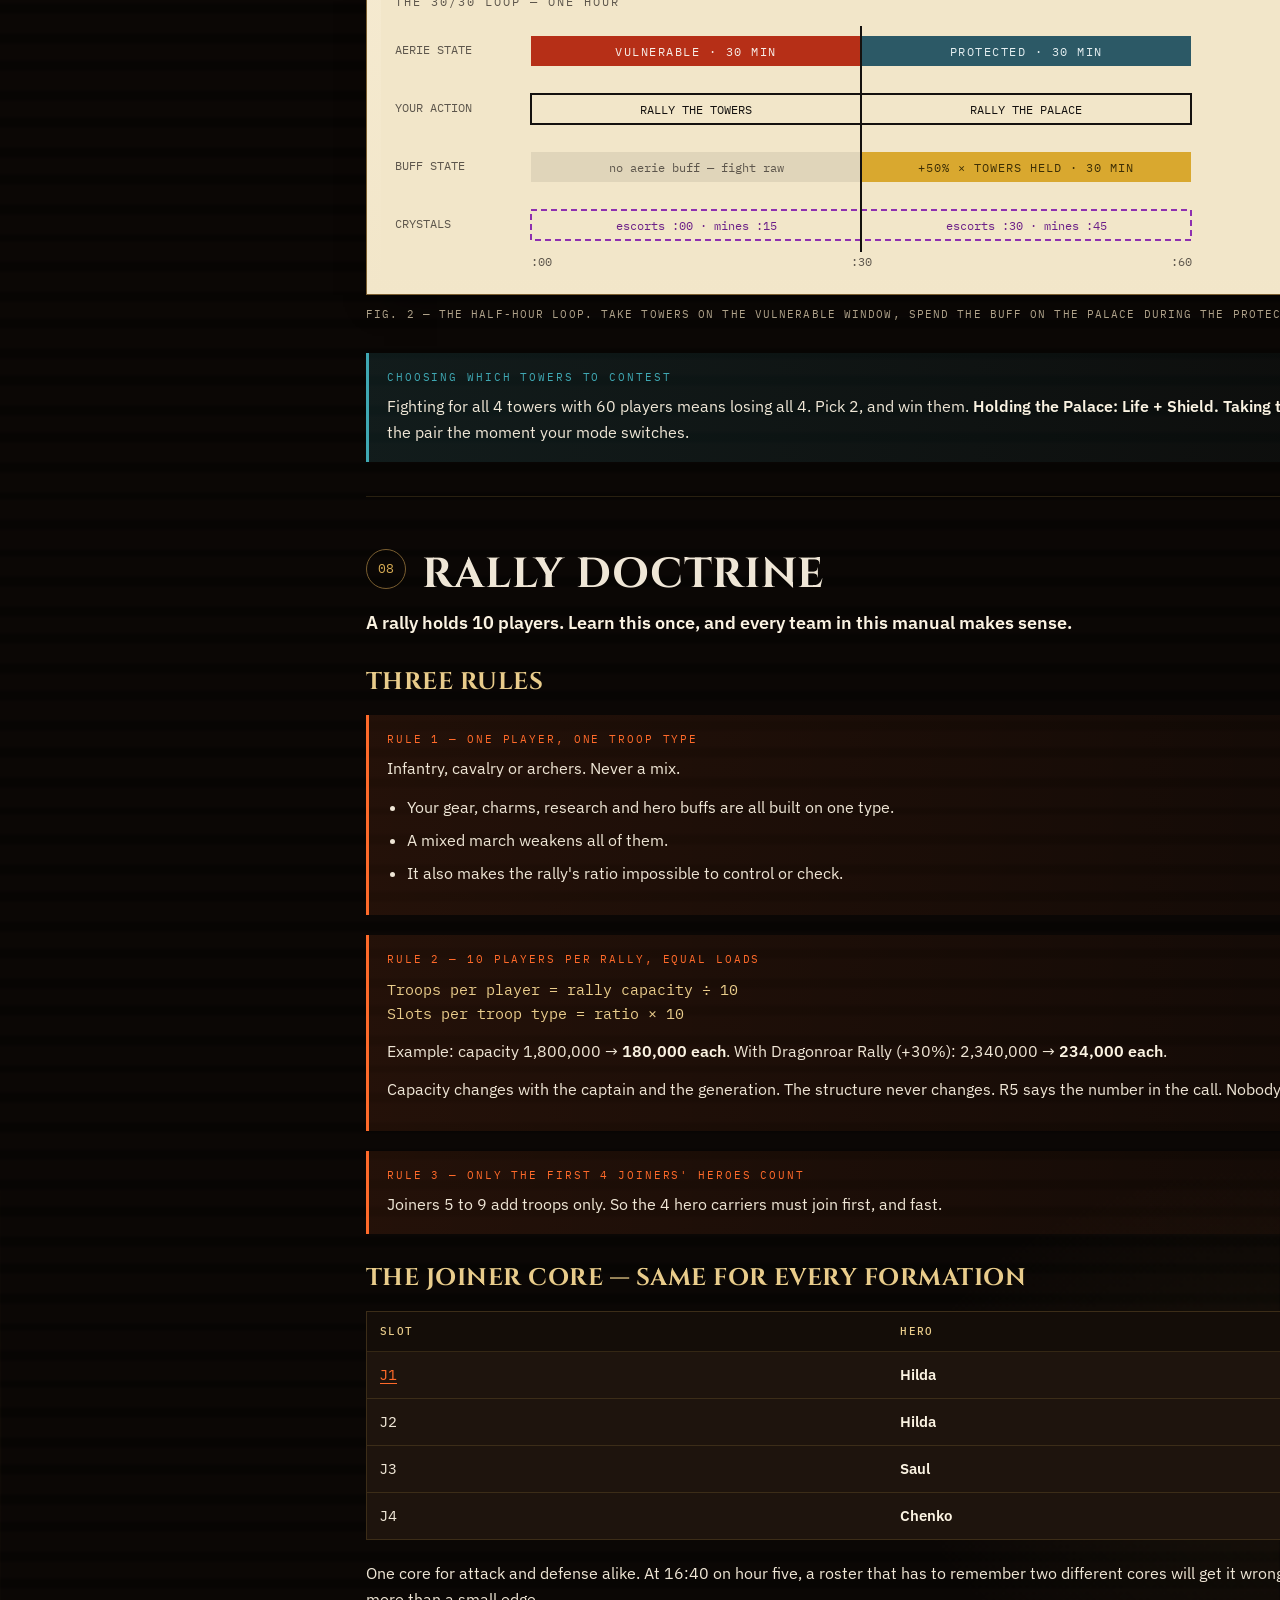
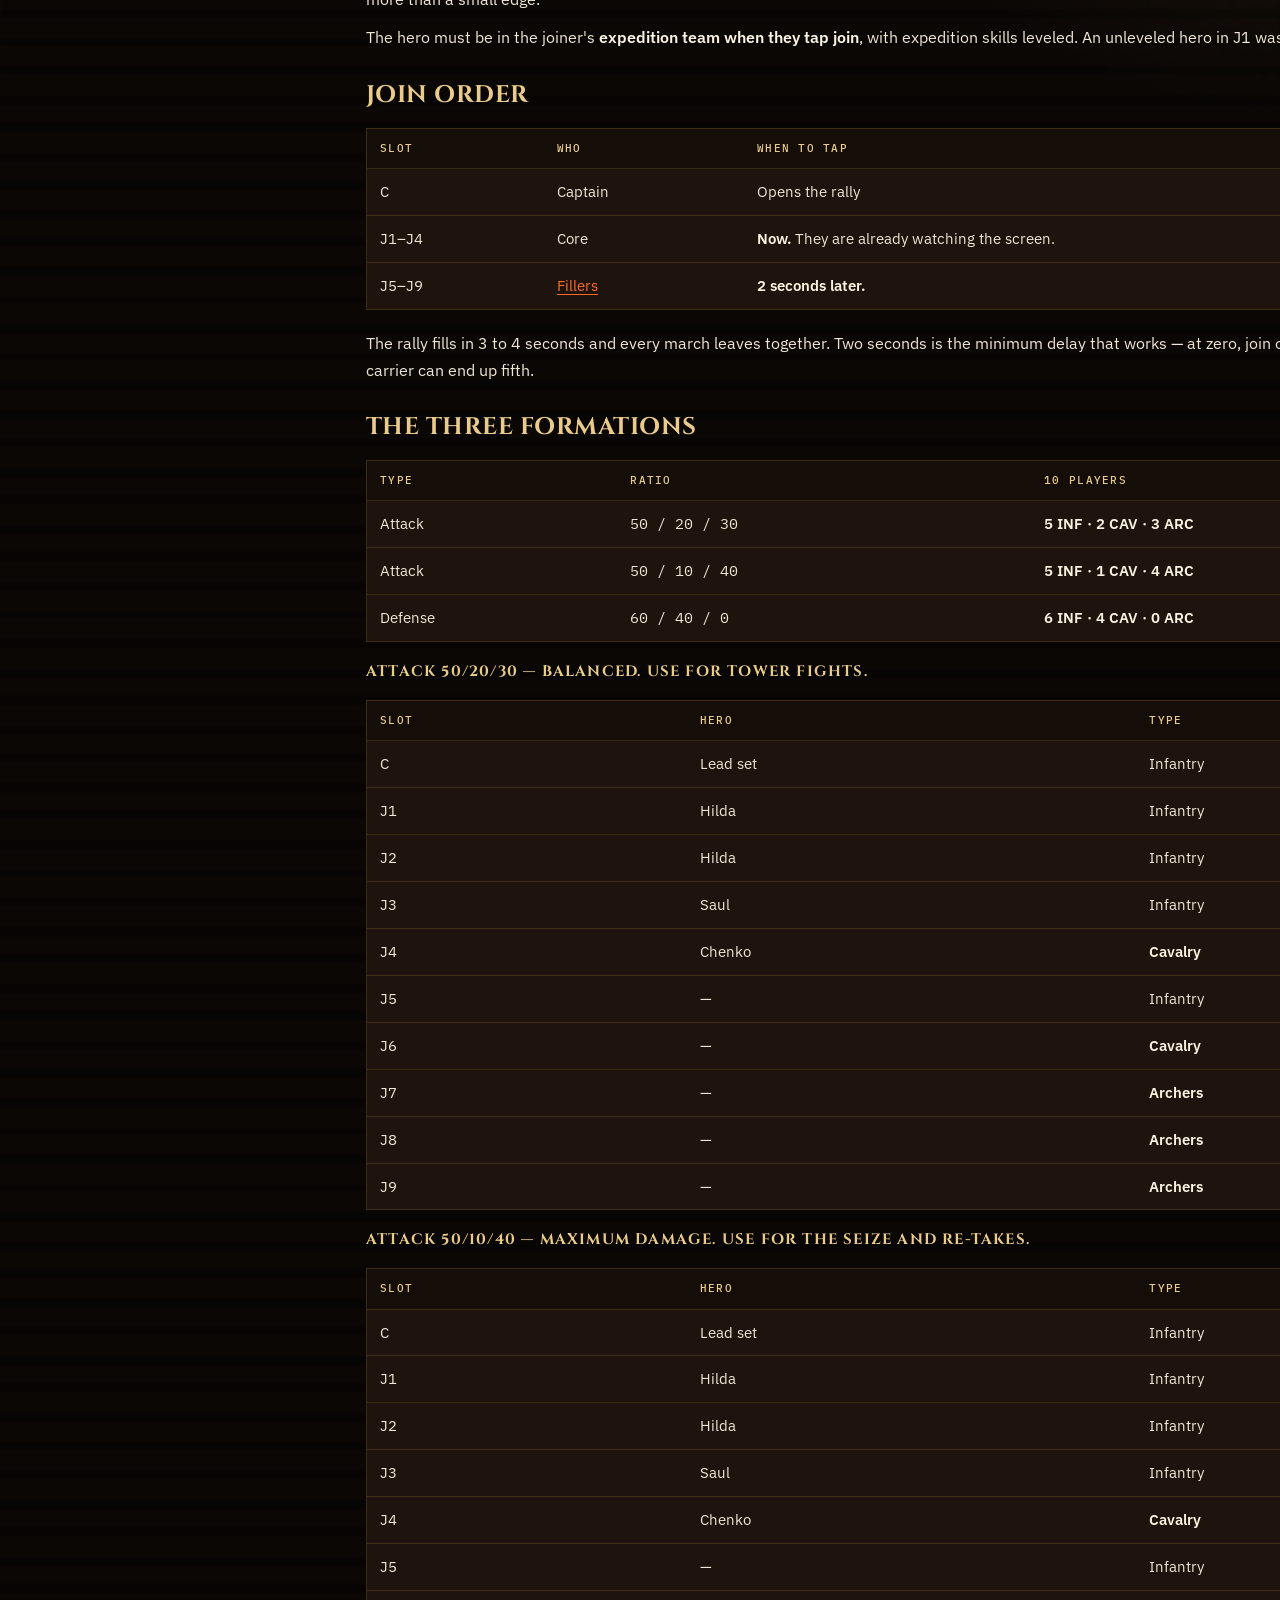
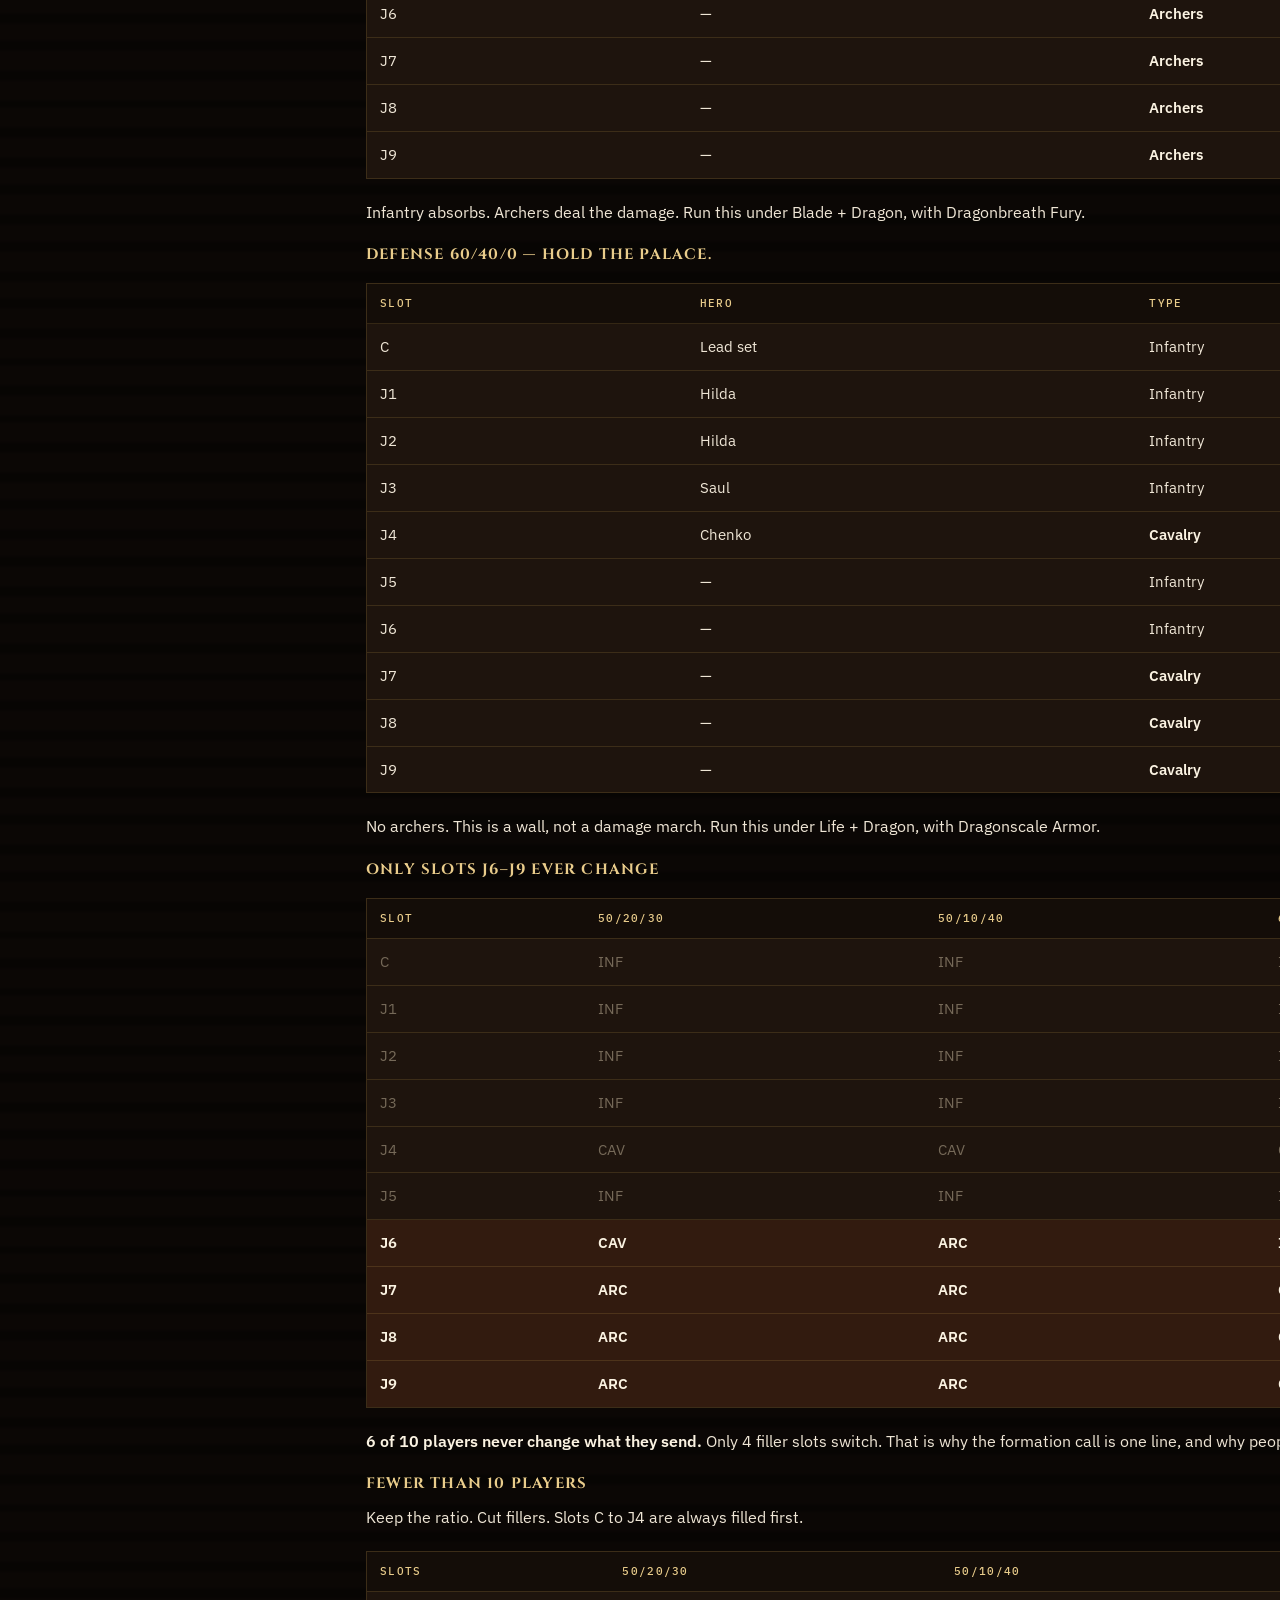
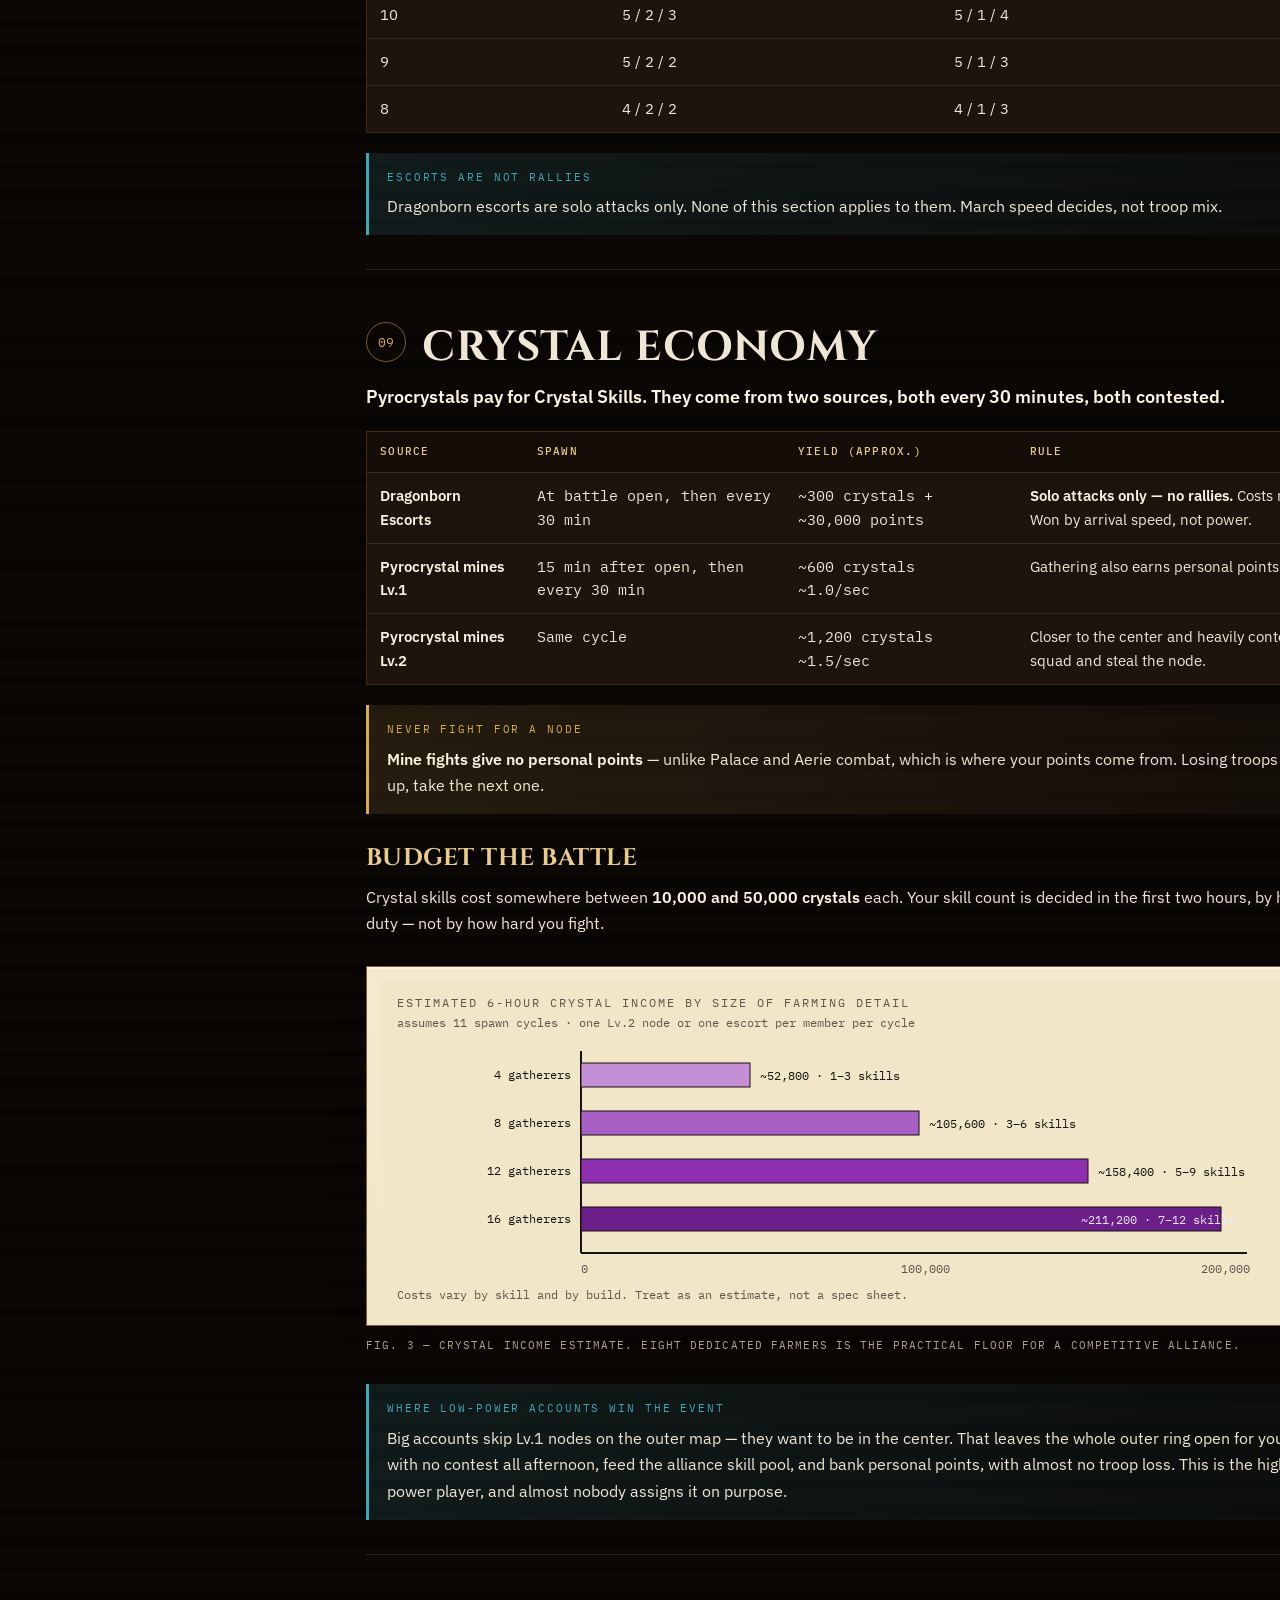
==== commit c729ec9f: "Full site revision: rename teams, fix rally mechanics, add rally doctrine and roster page - Rename V" ====
--- a/manual.html
+++ b/manual.html
@@ -4,7 +4,7 @@
 <meta charset="utf-8">
 <meta name="viewport" content="width=device-width, initial-scale=1">
 <title>Flamedragon Tyrant — Alliance Field Manual | Kingshot</title>
-<meta name="description" content="Full R4/R5 field manual for Kingshot's Flamedragon Tyrant: timeline, battlefield map, aerie buffs, crystal economy, two full battle plans, points and rewards.">
+<meta name="description" content="Full R4/R5 field manual for Kingshot's Flamedragon Tyrant: timeline, battlefield map, aerie buffs, crystal economy, a full battle plan, points and rewards.">
 <link rel="preconnect" href="https://fonts.googleapis.com">
 <link rel="preconnect" href="https://fonts.gstatic.com" crossorigin>
 <link href="https://fonts.googleapis.com/css2?family=Cinzel:wght@500;600;700;800&family=IBM+Plex+Mono:wght@400;500;600&family=IBM+Plex+Sans:ital,wght@0,400;0,500;0,600;1,400&display=swap" rel="stylesheet">
@@ -16,13 +16,14 @@
   <div class="topbar">
     <a href="index.html">← Overview</a>
     <span class="id"><span class="brand">Kingshot</span><span class="sub"> · Field Manual</span></span>
+    <a href="roster.html">Your orders →</a>
   </div>
 
   <header class="plate-head">
     <p class="eyebrow"><span class="dash"></span>Cross-kingdom battlefield · Alliance operations document</p>
     <h1 style="font-size:clamp(34px,6vw,58px);margin-top:14px">Flame<span style="color:var(--ember)">dragon</span> Tyrant</h1>
-    <p class="sub" style="max-width:64ch;font-size:16.5px;color:var(--ash-dim);margin-top:14px">A complete field manual for R4/R5 leadership: event structure, battlefield map, objective mechanics, crystal economy, and a full battle plan for a single qualified alliance.</p>
-    <div class="stamp">Rev. Aug 2026 · verify timers in-game before D-Day</div>
+    <p class="sub" style="max-width:64ch;font-size:16.5px;color:var(--ash-dim);margin-top:14px">A complete field manual for R4/R5 leadership: event structure, battlefield map, objective mechanics, crystal economy, rally doctrine, and a full battle plan for a single qualified alliance.</p>
+    <div class="stamp">Rev. Aug 2026 · Server 745 · verify timers in-game before D-Day</div>
   </header>
 
   <div class="manual-layout">
@@ -32,20 +33,21 @@
       <ol>
         <li><a href="#s1"><span class="n">01</span>The five rules</a></li>
         <li><a href="#s2"><span class="n">02</span>Event structure &amp; timeline</a></li>
-        <li><a href="#s3"><span class="n">03</span>Qualification &amp; roster</a></li>
-        <li><a href="#s4"><span class="n">04</span>Battlefield map</a></li>
-        <li><a href="#s5"><span class="n">05</span>The Palace</a></li>
-        <li><a href="#s6"><span class="n">06</span>The four Aeries</a></li>
-        <li><a href="#s7"><span class="n">07</span>Crystal economy</a></li>
-        <li><a href="#s8"><span class="n">08</span>Crystal skills</a></li>
-        <li><a href="#s9"><span class="n">09</span>The battle clock</a></li>
-        <li><a href="#s10"><span class="n">10</span>Plan A — 60 players</a></li>
-        <li><a href="#s11"><span class="n">11</span>Rally &amp; hero setups</a></li>
-        <li><a href="#s12"><span class="n">12</span>Troop loss &amp; infirmary</a></li>
-        <li><a href="#s13"><span class="n">13</span>Points &amp; rewards</a></li>
-        <li><a href="#s14"><span class="n">14</span>Pre-battle checklist</a></li>
-        <li><a href="#s15"><span class="n">15</span>Failure modes</a></li>
-        <li><a href="#s16"><span class="n">16</span>Screenshots &amp; sources</a></li>
+        <li><a href="#s3"><span class="n">03</span>Who can join</a></li>
+        <li><a href="#s4"><span class="n">04</span>Glossary</a></li>
+        <li><a href="#s5"><span class="n">05</span>Battlefield map</a></li>
+        <li><a href="#s6"><span class="n">06</span>The Palace</a></li>
+        <li><a href="#s7"><span class="n">07</span>The four Aeries</a></li>
+        <li><a href="#s8"><span class="n">08</span>Rally doctrine</a></li>
+        <li><a href="#s9"><span class="n">09</span>Crystal economy</a></li>
+        <li><a href="#s10"><span class="n">10</span>Crystal skills</a></li>
+        <li><a href="#s11"><span class="n">11</span>The battle clock</a></li>
+        <li><a href="#s12"><span class="n">12</span>Order of battle — 60 players</a></li>
+        <li><a href="#s13"><span class="n">13</span>Troop loss &amp; infirmary</a></li>
+        <li><a href="#s14"><span class="n">14</span>Points &amp; rewards</a></li>
+        <li><a href="#s15"><span class="n">15</span>Pre-battle checklist</a></li>
+        <li><a href="#s16"><span class="n">16</span>Failure modes</a></li>
+        <li><a href="#s17"><span class="n">17</span>Sources</a></li>
       </ol>
     </nav>
 
@@ -56,20 +58,21 @@
         <ol>
           <li><a href="#s1"><span class="n">01</span>The five rules</a></li>
           <li><a href="#s2"><span class="n">02</span>Event structure &amp; timeline</a></li>
-          <li><a href="#s3"><span class="n">03</span>Qualification &amp; roster</a></li>
-          <li><a href="#s4"><span class="n">04</span>Battlefield map</a></li>
-          <li><a href="#s5"><span class="n">05</span>The Palace</a></li>
-          <li><a href="#s6"><span class="n">06</span>The four Aeries</a></li>
-          <li><a href="#s7"><span class="n">07</span>Crystal economy</a></li>
-          <li><a href="#s8"><span class="n">08</span>Crystal skills</a></li>
-          <li><a href="#s9"><span class="n">09</span>The battle clock</a></li>
-          <li><a href="#s10"><span class="n">10</span>Plan A — 60 players</a></li>
-          <li><a href="#s11"><span class="n">11</span>Rally &amp; hero setups</a></li>
-          <li><a href="#s12"><span class="n">12</span>Troop loss &amp; infirmary</a></li>
-          <li><a href="#s13"><span class="n">13</span>Points &amp; rewards</a></li>
-          <li><a href="#s14"><span class="n">14</span>Pre-battle checklist</a></li>
-          <li><a href="#s15"><span class="n">15</span>Failure modes</a></li>
-          <li><a href="#s16"><span class="n">16</span>Screenshots &amp; sources</a></li>
+          <li><a href="#s3"><span class="n">03</span>Who can join</a></li>
+          <li><a href="#s4"><span class="n">04</span>Glossary</a></li>
+          <li><a href="#s5"><span class="n">05</span>Battlefield map</a></li>
+          <li><a href="#s6"><span class="n">06</span>The Palace</a></li>
+          <li><a href="#s7"><span class="n">07</span>The four Aeries</a></li>
+          <li><a href="#s8"><span class="n">08</span>Rally doctrine</a></li>
+          <li><a href="#s9"><span class="n">09</span>Crystal economy</a></li>
+          <li><a href="#s10"><span class="n">10</span>Crystal skills</a></li>
+          <li><a href="#s11"><span class="n">11</span>The battle clock</a></li>
+          <li><a href="#s12"><span class="n">12</span>Order of battle — 60 players</a></li>
+          <li><a href="#s13"><span class="n">13</span>Troop loss &amp; infirmary</a></li>
+          <li><a href="#s14"><span class="n">14</span>Points &amp; rewards</a></li>
+          <li><a href="#s15"><span class="n">15</span>Pre-battle checklist</a></li>
+          <li><a href="#s16"><span class="n">16</span>Failure modes</a></li>
+          <li><a href="#s17"><span class="n">17</span>Sources</a></li>
         </ol>
       </nav>
     </details>
@@ -77,111 +80,194 @@
     <!-- ================= 1 ================= -->
     <section id="s1">
       <div class="sec-head"><span class="sec-num">01</span><h2>The five rules that decide the event</h2></div>
-      <p class="lede">Everything below is detail. These five points are the event.</p>
+      <p class="lede"><strong>Everything below is detail. These five rules are the event.</strong></p>
 
       <div class="rule">
-        <span class="tag">Rule 01 — the captain rule</span>
-        <strong>Personal occupation time accrues only to the rally captain sitting in the Palace.</strong> Joiners get points, rewards and glory, but zero occupation seconds. If your kingdom wants a Tyrant, one named governor must lead the rallies, over and over, for hours. Everyone else is fuel.
+        <span class="tag">Rule 1 — only the captain gets the time</span>
+        <strong>The <a href="#g-occupation">Palace timer</a> only counts for the <a href="#g-captain">rally captain</a>.</strong>
+        <ul>
+          <li>Joiners get points and rewards. They get 0 seconds of Palace time.</li>
+          <li>So one player must lead every <a href="#g-rally">rally</a>, for hours.</li>
+          <li>Pick that player before the battle. Write the name down.</li>
+          <li>Everyone else supports them.</li>
+        </ul>
       </div>
       <div class="rule">
-        <span class="tag">Rule 02 — buffs before bodies</span>
-        <strong>Aerie buffs are +50% to a single stat, alliance-wide, for 30 minutes.</strong> Two aeries held is a bigger swing than 40% more troops. Alliances that sprint at the Palace with no buffs feed the alliances that took the towers first.
+        <span class="tag">Rule 2 — buffs beat bodies</span>
+        <strong>An Aerie buff gives your whole alliance +50% to one stat for 30 minutes.</strong>
+        <ul>
+          <li>Two Aeries held is worth more than 40% more troops.</li>
+          <li>Do not rush the Palace with no buffs active.</li>
+          <li>Take the towers first. Hit the Palace after.</li>
+        </ul>
       </div>
       <div class="rule">
-        <span class="tag">Rule 03 — buffs are alliance-scoped</span>
-        <strong>An aerie buff and a crystal skill only reach members of the alliance that earned it.</strong> That holds even if you're coordinating loosely with another alliance on the same Zone — their tower does <em class="hl">not</em> buff your Palace garrison. Build your own crystal economy and don't plan around anyone else's buffs.
+        <span class="tag">Rule 3 — buffs stay in your alliance</span>
+        <strong>An Aerie buff or a Crystal Skill only reaches your own alliance.</strong>
+        <ul>
+          <li>A partner alliance holding a tower does not buff you.</li>
+          <li>This is true even if you are coordinating with them.</li>
+          <li>Build your own crystal supply. Do not plan around anyone else's buff.</li>
+        </ul>
       </div>
       <div class="rule">
-        <span class="tag">Rule 04 — where troops die</span>
-        <strong>Palace and Aerie fights only injure. Attacking another governor's town kills.</strong> The infirmary is unlimited <em class="hl">on the battlefield only</em>. City hits are a deliberate, costed decision — never a way to pass the time.
+        <span class="tag">Rule 4 — where troops die</span>
+        <strong>Fighting for the Palace or an Aerie is safe. Attacking a player's town is not.</strong>
+        <ul>
+          <li>Palace and Aerie fights: troops are only injured. Nobody dies.</li>
+          <li>Attacking a player's town: troops die. This is permanent.</li>
+          <li>Your infirmary is unlimited, but only while you are on the battlefield.</li>
+          <li>Do not attack towns unless R5 tells you to.</li>
+        </ul>
       </div>
       <div class="rule">
-        <span class="tag">Rule 05 — the exit trap</span>
-        <strong>The moment you leave the battlefield, infirmary capacity snaps back to normal and everything above the cap dies.</strong> More troops have been lost to logging off than to enemy rallies. Heal down before you leave, and use the +500% Rearmament healing window.
+        <span class="tag">Rule 5 — heal before you leave</span>
+        <strong>When you leave the battlefield, your infirmary goes back to its normal size. Every injured soldier above that size dies.</strong>
+        <ul>
+          <li>This kills more troops than the enemy does.</li>
+          <li>Heal down before 19:00.</li>
+          <li>Set an alarm on your phone.</li>
+        </ul>
       </div>
     </section>
 
     <!-- ================= 2 ================= -->
     <section id="s2">
       <div class="sec-head"><span class="sec-num">02</span><h2>Event structure &amp; timeline</h2></div>
-      <p>Flamedragon Tyrant is an alliance-based, cross-kingdom battlefield. Kingdoms of similar progress are grouped into a <strong>Zone</strong>; alliances from every kingdom in that Zone compete on one shared map for a single throne. The winner holds the Tyrant title for 30 days over the whole Zone.</p>
+      <p class="lede"><strong>Flamedragon Tyrant is a cross-kingdom battle. Every alliance in your Zone fights on one map, for one throne, for 8 hours.</strong></p>
+      <p>Kingdoms of similar progress are grouped into a <strong>Zone</strong>. Alliances from every kingdom in that Zone compete on one shared map. The winner holds the Tyrant title for 30 days, across the whole Zone.</p>
 
       <div class="card">
-        <strong>Eligibility gates, before anything else.</strong> Your <strong>kingdom</strong> must have unlocked <strong>Hero Generation 6</strong> before the cycle begins, or it cannot compete — ineligible kingdoms can still spectate the battles. Your <strong>account</strong> needs a Town Centre at <strong>Truegold IV or above</strong> to register as a combatant. The event runs on roughly a <strong>two-month cycle</strong>, so a kingdom that just missed Gen 6 has a known next window to aim at.
+        <strong>Your kingdom needs Hero Generation 6 to compete. Server 745 has it.</strong>
+        <ul>
+          <li>Your account needs a Town Center at Truegold IV or higher to register.</li>
+          <li>Kingdoms without Gen 6 can still watch the battle. They cannot fight in it.</li>
+          <li>The event runs about every 2 months. If your kingdom just missed Gen 6, the next window is roughly 2 months away.</li>
+        </ul>
       </div>
 
       <div class="kpis">
-        <div class="kpi"><b>~2mo</b><span>event cycle</span></div>
+        <div class="kpi"><b>1h</b><span>prep window</span></div>
+        <div class="kpi"><b>6h</b><span>palace battle</span></div>
+        <div class="kpi"><b>1h</b><span>cooldown</span></div>
         <div class="kpi"><b>60</b><span>combatants per alliance</span></div>
-        <div class="kpi"><b>6h</b><span>palace battle window</span></div>
         <div class="kpi"><b>4</b><span>aeries, 30/30 cycle</span></div>
         <div class="kpi"><b>30d</b><span>tyrant reign</span></div>
       </div>
 
       <div class="tw">
       <table>
-        <thead><tr><th>Phase</th><th class="mono">Days (UTC)</th><th>What actually happens</th><th>Leadership action</th></tr></thead>
-        <tbody>
-          <tr><td><strong>Preview</strong></td><td class="mono">~1 week prior</td><td>An in-game scroll and dragon animation announce the cycle. Rules visible, not on the event calendar. Zone matchmaking already decided by kingdom progress.</td><td>Read the Zone list. Identify the two or three alliances that can actually win.</td></tr>
-          <tr><td><strong>1 · Alliance sign-up</strong></td><td class="mono">Mon – Tue</td><td>R4/R5 register the alliance. Only the top-ranking alliances in the Zone qualify. <strong>Members must already be in the alliance when sign-up closes.</strong></td><td>Lock the roster before Monday. No late transfers, no swaps.</td></tr>
-          <tr><td><strong>2 · Combatant dispatch</strong></td><td class="mono">Wed – Thu</td><td>Qualified alliances name up to 60 combatants. Championship predictions open.</td><td>Publish the 60 and the reserve list. Place predictions.</td></tr>
-          <tr><td><strong>3 · Eve of battle</strong></td><td class="mono">Fri – Sun</td><td>Prep, prediction, Champion's Eve preparation points, Searing Path missions, Dragon Caravan shop.</td><td>Burn Champion's Eve milestones for battlefield healing bonuses. Brief the roster.</td></tr>
-          <tr><td><strong>4a · Battlefield opens</strong></td><td class="mono">Sun 11:00</td><td>Combatants enter. <strong>5-minute prep lock</strong> — no teleport, attack, scout or garrison. Then one hour of free positioning.</td><td>Teleport by power tier. Stage the throne rally.</td></tr>
-          <tr><td><strong>4b · Palace battle</strong></td><td class="mono">Sun 12:00 – 18:00</td><td>Palace and all four Aeries open. Mines and escorts spawn on a 30-minute rhythm. Crystal skills live.</td><td>Run the battle clock (§09).</td></tr>
-          <tr><td><strong>4c · Cooldown</strong></td><td class="mono">Sun 18:00 – 19:00</td><td>No attacks allowed. You may stay on the map. <strong>Retreating means you cannot re-enter.</strong></td><td>Heal down below your real infirmary cap before exiting.</td></tr>
-          <tr><td><strong>5 · Rearmament</strong></td><td class="mono">Sun 18:00 – Tue 24:00</td><td><strong>+500% healing speed, −30% healing cost</strong> for participating kingdoms. Tyrant's Gift, Dragon Banquet, likes (5/day).</td><td>Schedule mass healing at a high-activity hour. Collect the free packs.</td></tr>
-        </tbody>
-      </table>
-      </div>
-
-      <div class="warn">
-        <span class="tag">Version drift</span>
-        Official help text gives the Palace battle as <strong>12:00–18:00 UTC (6 hours)</strong>, while some in-game descriptions and wikis still say "vulnerable for 5 hours after a 1-hour delay." Phase lengths have also shifted between rollouts (7 vs 8 hours for the battlefield phase). <strong>Trust the in-game countdown on the day</strong> and build your clock from it — the structure below holds either way, only the number of half-hour rounds changes.
+        <thead><tr><th>Phase</th><th class="mono">Days (UTC)</th><th>What happens</th><th>What you do</th></tr></thead>
+        <tbody>
+          <tr><td><strong>Preview</strong></td><td class="mono">~1 week before</td><td>The game announces the event. Zone matchups are already set.</td><td>Check the Zone list. Find the 2 or 3 alliances that can actually win.</td></tr>
+          <tr><td><strong>1 · Sign-up</strong></td><td class="mono">Mon – Tue</td><td>R4/R5 register the alliance. Only top alliances qualify. You must already be a member when sign-up closes.</td><td>Lock your roster now. No late joins, no swaps.</td></tr>
+          <tr><td><strong>2 · Dispatch</strong></td><td class="mono">Wed – Thu</td><td>Name up to 60 fighters. Predictions open.</td><td>Publish the 60 and the reserve list. Place your predictions.</td></tr>
+          <tr><td><strong>3 · Eve of Battle</strong></td><td class="mono">Fri – Sun</td><td>Prep time: Champion's Eve, Searing Path missions, the Dragon Caravan shop.</td><td>Push Champion's Eve milestones. Brief the roster.</td></tr>
+          <tr><td><strong>4a · Battlefield opens</strong></td><td class="mono">Sun 11:00</td><td>You enter. A 5-minute lock stops teleport, attack, scout and garrison. Then 1 hour to get in position — no combat.</td><td>Teleport in by power tier. Stage the throne rally.</td></tr>
+          <tr><td><strong>4b · Palace battle</strong></td><td class="mono">Sun 12:00 – 18:00</td><td>The Palace and all four Aeries are open. Mines and escorts spawn every 30 minutes. Crystal skills are live.</td><td>Run the battle clock (§11).</td></tr>
+          <tr><td><strong>4c · Cooldown</strong></td><td class="mono">Sun 18:00 – 19:00</td><td>No attacks. You can stay on the map. If you leave, you cannot come back.</td><td>Heal down before you exit.</td></tr>
+          <tr><td><strong>5 · Rearmament</strong></td><td class="mono">Sun 18:00 – Tue 24:00</td><td>Healing speed +500%, healing cost −30%.</td><td>Schedule a mass heal at a busy hour. Collect your free packs.</td></tr>
+        </tbody>
+      </table>
       </div>
     </section>
 
     <!-- ================= 3 ================= -->
     <section id="s3">
-      <div class="sec-head"><span class="sec-num">03</span><h2>Qualification &amp; roster construction</h2></div>
+      <div class="sec-head"><span class="sec-num">03</span><h2>Who can join</h2></div>
+      <p class="lede"><strong>Two rules decide if you fight. One is the game's rule. One is ours.</strong></p>
+
+      <div class="tw">
+      <table>
+        <thead><tr><th></th><th>Requirement</th></tr></thead>
+        <tbody>
+          <tr><td>Game minimum — account</td><td>Town Center <strong>Truegold IV</strong></td></tr>
+          <tr><td>Game minimum — kingdom</td><td>Hero Generation 6 — <strong>Server 745 has this</strong></td></tr>
+          <tr><td><strong>Our castle rule</strong></td><td><strong>TG8 + T11. Both.</strong></td></tr>
+        </tbody>
+      </table>
+      </div>
+
+      <p><strong>TG8 + T11 is our rule, not the game's rule.</strong></p>
+      <ul>
+        <li>A rally is limited by the <strong>number</strong> of troops, not their tier.</li>
+        <li>Every slot filled with T10 or lower wastes rally space.</li>
+        <li>Lower-tier troops die faster and cost more to heal.</li>
+        <li>If you are below TG8 or T11, you are not out of the event — you join the Support Team instead.</li>
+        <li>That job needs march speed, not tier. It is also where the crystal pool comes from, and the crystal pool decides the last hour.</li>
+      </ul>
 
       <h3>How alliances qualify</h3>
+      <p><strong>Every alliance in the Zone can register. Only the strongest by power get in.</strong></p>
       <ul>
-        <li>Every alliance in the Zone may register. Only the <strong>top-ranking alliances by power</strong> get enlistment eligibility when sign-up closes.</li>
-        <li>The number of qualifying slots scales with how many kingdoms were merged into the Zone. Small Zones typically qualify around <strong>40 alliances</strong>; large ones scale to <strong>115 or more</strong>.</li>
-        <li>Ranking is measured <strong>across the whole Zone</strong>, not inside your kingdom. Being #1 at home means nothing if the Zone is stacked.</li>
-        <li>Individual governors need a minimum town-centre / Truegold tier set by the Zone grouping.</li>
+        <li>The number of qualifying alliances depends on Zone size: around 40 in a small Zone, 115 or more in a large one.</li>
+        <li>Ranking is Zone-wide, not kingdom-wide. Being #1 in your kingdom means nothing in a stacked Zone.</li>
+        <li>Each governor also needs a minimum Town Center tier, set by the Zone.</li>
       </ul>
 
       <div class="tip">
-        <span class="tag">Sign-up gamesmanship</span>
-        Alliances near the cutoff line sometimes park strong accounts temporarily, obscure alliance power, or register in the final minutes so rivals can't read the threshold. It works occasionally and locks you out permanently when it doesn't. <strong>If you are not comfortably above the historical cutoff, register early and stop being clever.</strong>
+        <span class="tag">Register early</span>
+        Some alliances hide their power near the cutoff, or register at the last second so rivals cannot see the threshold. It sometimes works. It also sometimes locks you out for good. If you are not clearly above the historical cutoff, <strong>register early.</strong>
       </div>
 
       <h3>Choosing your 60</h3>
-      <p>Sixty slots is the hard ceiling, and it is smaller than it feels. A roster built purely from the power leaderboard loses to a roster built from availability.</p>
+      <p><strong>60 is the maximum. Picking the right 60 is harder than it sounds.</strong> A roster built only from the power leaderboard loses to a roster built from who actually shows up.</p>
       <div class="tw">
       <table>
         <thead><tr><th>Filter</th><th>Rule</th><th>Why</th></tr></thead>
         <tbody>
-          <tr><td>Attendance</td><td>Confirmed present for the full 12:00–18:00 UTC block</td><td>A top-5 account that leaves at 14:00 is worth less than a mid account that stays six hours.</td></tr>
-          <tr><td>Speedups &amp; resources</td><td>Enough healing stock to reset twice</td><td>Injured troops sitting unhealed are troops out of the fight.</td></tr>
-          <tr><td>Rally capacity</td><td>At least 6–8 governors with high deployment for rally leading</td><td>You need rotating captains for the aeries while the throne captain never leaves the Palace queue.</td></tr>
-          <tr><td>Discipline</td><td>Will not hit cities without a call</td><td>One bored whale farming towns can burn a third of your healing budget.</td></tr>
-          <tr><td>March speed</td><td>3–5 fast accounts reserved for mines and escorts</td><td>Crystal contests are won by arrival time, not power.</td></tr>
-        </tbody>
-      </table>
-      </div>
-      <p>Note: a combatant may leave the alliance after dispatch closes and still participate, <strong>provided they rejoin before the battle phase ends</strong>. Useful for emergency shuffles, dangerous as a plan.</p>
-    </section>
-
-    <!-- ================= 4 ================= -->
+          <tr><td>Attendance</td><td>Confirmed present for the full 12:00–18:00 block</td><td>A strong player who leaves early helps less than an average player who stays.</td></tr>
+          <tr><td>Healing stock</td><td>Enough to heal your army twice</td><td>Injured troops that stay unhealed are troops out of the fight.</td></tr>
+          <tr><td>Rally capacity</td><td>6–8 players who can lead a rally</td><td>You need backup captains for the Aeries. The throne captain never leaves the queue.</td></tr>
+          <tr><td>Discipline</td><td>Will not hit towns without a call</td><td>One undisciplined player can burn a third of your healing budget.</td></tr>
+          <tr><td>March speed</td><td>3–5 fast accounts for mines and escorts</td><td>Crystals go to whoever arrives first, not whoever is strongest.</td></tr>
+        </tbody>
+      </table>
+      </div>
+      <p>Note: a player may leave the alliance after dispatch closes and still take part, <strong>as long as they rejoin before the battle phase ends.</strong> Useful for an emergency fix. Risky as a plan.</p>
+    </section>
+
+    <!-- ================= 4 — GLOSSARY ================= -->
     <section id="s4">
-      <div class="sec-head"><span class="sec-num">04</span><h2>The battlefield map</h2></div>
-      <p>The map is one shared arena, concentric by design: an outer <strong>Border Region</strong> where cities land and shields still work, an inner <strong>Magma Sanctum</strong> where shields are stripped and cannot be re-applied, and the <strong>Palace</strong> at dead centre ringed by four Aeries.</p>
+      <div class="sec-head"><span class="sec-num">04</span><h2>Glossary</h2></div>
+      <p class="lede"><strong>These words appear everywhere in this manual. Learn them once.</strong></p>
+
+      <div class="tw">
+      <table>
+        <thead><tr><th>Term</th><th>What it means</th></tr></thead>
+        <tbody>
+          <tr id="g-rally"><td><strong>Rally</strong></td><td>An attack group. One captain plus up to 9 joiners. Holds 10 players.</td></tr>
+          <tr id="g-captain"><td><strong>Captain</strong></td><td>The player who starts the rally. Only their Palace time counts.</td></tr>
+          <tr id="g-joiner"><td><strong>Joiner</strong></td><td>A player who adds troops to someone else's rally.</td></tr>
+          <tr id="g-core"><td><strong>Core joiner</strong></td><td>One of the first 4 joiners. Only their heroes give buffs to the rally.</td></tr>
+          <tr id="g-filler"><td><strong>Filler</strong></td><td>Joiners 5 to 9. They add troops only — their heroes do not count.</td></tr>
+          <tr id="g-garrison"><td><strong>Garrison</strong></td><td>Troops defending a place you already hold. Not a rally.</td></tr>
+          <tr id="g-reinforce"><td><strong>Reinforce</strong></td><td>Send troops to a place your alliance already holds.</td></tr>
+          <tr id="g-vulnerable"><td><strong>Vulnerable</strong></td><td>Can be attacked right now.</td></tr>
+          <tr id="g-protected"><td><strong>Protected</strong></td><td>Cannot be attacked right now.</td></tr>
+          <tr id="g-aerie"><td><strong>Aerie</strong></td><td>One of the 4 towers around the Palace.</td></tr>
+          <tr id="g-buff"><td><strong>Buff</strong></td><td>A temporary bonus to your stats.</td></tr>
+          <tr id="g-oldguard"><td><strong>Old Guard</strong></td><td>The NPC defenders holding the Palace at 12:00.</td></tr>
+          <tr id="g-occupation"><td><strong>Occupation time</strong></td><td>How long you held the Palace as captain. This decides the Tyrant.</td></tr>
+          <tr id="g-load"><td><strong>Load</strong></td><td>How many troops you send.</td></tr>
+          <tr id="g-formation"><td><strong>Formation</strong></td><td>The mix of infantry, cavalry and archers in a rally.</td></tr>
+          <tr id="g-sanctum"><td><strong>Magma Sanctum</strong></td><td>The inner area. No shields allowed.</td></tr>
+          <tr id="g-border"><td><strong>Border Region</strong></td><td>The outer area. Shields work here.</td></tr>
+          <tr id="g-shelter"><td><strong>Lava Shelter</strong></td><td>The ring right next to the Palace.</td></tr>
+        </tbody>
+      </table>
+      </div>
+    </section>
+
+    <!-- ================= 5 ================= -->
+    <section id="s5">
+      <div class="sec-head"><span class="sec-num">05</span><h2>The battlefield map</h2></div>
+      <p class="lede"><strong>One map. Three rings. The Palace sits in the middle.</strong></p>
+      <p>An outer <strong><a href="#g-border">Border Region</a></strong> where cities spawn and shields still work. An inner <strong><a href="#g-sanctum">Magma Sanctum</a></strong> where shields are stripped for good. The <strong>Palace</strong> at dead center, ringed by four Aeries.</p>
 
       <figure>
         <div class="plate">
-          <svg viewBox="0 0 760 760" role="img" aria-label="Schematic of the Flamedragon battlefield: concentric Border Region and Magma Sanctum with the Palace at centre and four Aeries at north, south, east and west.">
+          <svg viewBox="0 0 760 760" role="img" aria-label="Schematic of the Flamedragon battlefield: concentric Border Region and Magma Sanctum with the Palace at center and four Aeries at north, south, east and west.">
             <defs>
               <pattern id="hatch" width="7" height="7" patternTransform="rotate(45)" patternUnits="userSpaceOnUse">
                 <line x1="0" y1="0" x2="0" y2="7" stroke="rgba(182,47,23,.16)" stroke-width="3"/>
@@ -277,62 +363,62 @@
       <table>
         <thead><tr><th>Zone</th><th>Rules</th><th>Who belongs there</th></tr></thead>
         <tbody>
-          <tr><td><strong>Border Region</strong><br><span class="mono" style="color:var(--gold)">yellow boundary</span></td><td>Cities are placed here at random when the battlefield opens. Shields can be activated. Defeated cities in the centre are teleported back here.</td><td>Low and mid-power accounts, gatherers, escort hunters. Anyone conserving troops.</td></tr>
-          <tr><td><strong>Magma Sanctum</strong><br><span class="mono" style="color:var(--ember)">red boundary</span></td><td>Entering removes your shield and you cannot re-apply it. Full PvP. Everything that matters is inside.</td><td>Rally leaders, the throne candidate, aerie squads, garrison stacks.</td></tr>
-          <tr><td><strong>Lava Shelter</strong><br><span class="mono" style="color:var(--ember)">inner ring</span></td><td>Restricted band immediately around the Palace; no protection of any kind.</td><td>Staging ground for the throne rally only. Do not park a city here casually.</td></tr>
+          <tr><td><strong>Border Region</strong><br><span class="mono" style="color:var(--gold)">yellow boundary</span></td><td>Cities spawn here at random when the battlefield opens. Shields work. Defeated cities in the center are sent back here.</td><td>Low and mid-power accounts, gatherers, escort hunters. Anyone conserving troops.</td></tr>
+          <tr><td><strong>Magma Sanctum</strong><br><span class="mono" style="color:var(--ember)">red boundary</span></td><td>Entering removes your shield for good. Full PvP. Everything that matters is inside.</td><td>Rally leaders, the throne candidate, Aerie squads, garrison stacks.</td></tr>
+          <tr><td><strong>Lava Shelter</strong><br><span class="mono" style="color:var(--ember)">inner ring</span></td><td>The band right around the Palace. No protection of any kind.</td><td>Staging ground for the Castle Team rally only. Do not park a city here.</td></tr>
         </tbody>
       </table>
       </div>
 
       <figure>
         <div class="plate photo" style="max-width:520px">
-          <img src="img/map.jpg" alt="Official Kingshot artwork of the Flamedragon battlefield showing the Palace at centre and the Attack, Lethality, Health and Defence Aeries at west, east, south and north.">
+          <img src="img/map.jpg" alt="Official Kingshot artwork of the Flamedragon battlefield showing the Palace at center and the Attack, Lethality, Health and Defense Aeries at west, east, south and north.">
         </div>
-        <figcaption><span class="stamp-tag">Exhibit A</span>Official battlefield art — Century Games. The diagram above is redrawn from this and the help-centre description.</figcaption>
+        <figcaption><span class="stamp-tag">Exhibit A</span>Official battlefield art — Century Games. The diagram above is redrawn from this and the help-center description.</figcaption>
       </figure>
 
       <div class="warn">
         <span class="tag">Teleport discipline</span>
-        Teleport destination is gated by power: strong accounts can drop inside the Magma Sanctum, weaker ones are steered to the Border Region. <strong>Re-entering the battlefield after retreating puts you at a random location</strong> — you do not return to your old spot. Barricade burn speed is also greatly increased on this map; repair immediately or you will be locked out of re-entry.
-      </div>
-    </section>
-
-    <!-- ================= 5 ================= -->
-    <section id="s5">
-      <div class="sec-head"><span class="sec-num">05</span><h2>The Palace — and the captain rule</h2></div>
-      <p>The Palace sits at map centre, shielded for the first hour after the battlefield opens. When it unlocks, the first claimants must first clear the <strong>Old Guard</strong> NPC defenders before any governor can hold it.</p>
+        Teleport is power-gated: strong accounts can drop inside the Magma Sanctum, weaker accounts land in the Border Region. <strong>Re-entering after a retreat drops you at a random spot</strong> — not your old one. Barricades burn fast on this map. Repair them right away, or you get locked out of re-entry.
+      </div>
+    </section>
+
+    <!-- ================= 6 ================= -->
+    <section id="s6">
+      <div class="sec-head"><span class="sec-num">06</span><h2>The Palace — and the captain rule</h2></div>
+      <p class="lede"><strong>The Palace sits at the center, shielded for the first hour. When it opens, you must clear the <a href="#g-oldguard">Old Guard</a> before anyone can hold it.</strong></p>
 
       <div class="rule">
-        <span class="tag">Read this twice</span>
-        Occupation time is credited <strong>only to the rally captain</strong> who is holding the Palace. Joiners in that same rally accrue nothing. The Tyrant is the governor with the longest total occupation time at 18:00 — and if two governors tie, the one who reached that duration first wins.
+        <span class="tag">The one rule that matters most</span>
+        <a href="#g-occupation">Occupation time</a> goes <strong>only to the rally captain</strong> holding the Palace. Joiners in that same rally earn nothing. The Tyrant is the governor with the longest total occupation time at 18:00. A tie goes to whoever reached that time first.
       </div>
 
       <h3>What this changes</h3>
       <ul>
-        <li><strong>You must name a single throne candidate before D-Day.</strong> Two candidates in one alliance splitting time is the most common way a strong alliance ends up with no Tyrant.</li>
-        <li>The candidate should be a high-deployment account that can hold a huge garrison, not necessarily your highest raw power.</li>
-        <li>The captain role can be <strong>transferred to another player inside the Palace without leaving the team</strong> — occupation time then starts accruing to the new captain. This is your relief valve if the candidate has to step away, and your tool for feeding time to a second player once the throne is safe.</li>
-        <li>The <strong>First Occupancy Reward</strong> goes to every member of the first alliance to occupy the Palace — not just the captain. This is worth an all-in opening rush even for alliances that cannot hold it.</li>
-        <li>The alliance leaderboard sums the occupation time of all your captains, so a second and third captain still build the alliance ranking after your Tyrant bid is settled.</li>
+        <li><strong>Name one throne candidate before D-Day.</strong> Two candidates splitting time is the most common way a strong alliance ends up with no Tyrant.</li>
+        <li>Pick a high-deployment account that can hold a big garrison. It does not need to be your strongest account.</li>
+        <li>You can <strong>hand the captain role to another player inside the Palace without leaving the team</strong> — occupation time then goes to the new captain. This is your backup plan if the candidate has to step away.</li>
+        <li>The <strong>First Occupancy Reward</strong> goes to every member of the first alliance to hold the Palace, not just the captain. Worth a full commitment to the opening rush, even if you cannot hold it.</li>
+        <li>The alliance leaderboard adds up the occupation time of all your captains. A second and third captain still build your alliance ranking after your Tyrant bid is settled.</li>
       </ul>
 
       <h3>Holding versus taking</h3>
-      <p>Holding is cheaper than taking, and the Palace favours the incumbent stacked with aerie buffs. The practical consequence: <strong>get in early, then convert to defence.</strong> An alliance that seizes the Palace at 12:20 with Life + Shield buffs running can survive rallies from opponents with two or three times its power.</p>
-    </section>
-
-    <!-- ================= 6 ================= -->
-    <section id="s6">
-      <div class="sec-head"><span class="sec-num">06</span><h2>The four Aeries</h2></div>
-      <p>Four Aeries surround the Palace and open at the same moment it does. Each runs a <strong>30 minutes vulnerable / 30 minutes protected</strong> cycle, and each keeps its own occupation leaderboard. Whichever alliance dominates an Aerie longest during a vulnerable round receives that Aerie's bonus <strong>alliance-wide for 30 minutes</strong>.</p>
-
-      <div class="tw">
-      <table>
-        <thead><tr><th>Aerie</th><th class="mono">Position</th><th class="mono">Bonus</th><th>Character</th><th>Take it when…</th></tr></thead>
-        <tbody>
-          <tr><td><strong>Shield Aerie</strong></td><td class="mono">North</td><td class="mono">+50% Troop Defense</td><td>Defensive</td><td>You already hold the Palace and expect to be rallied. Pairs with Life for the "unkillable garrison."</td></tr>
-          <tr><td><strong>Life Aerie</strong></td><td class="mono">South</td><td class="mono">+50% Troop Health</td><td>Defensive</td><td>Same. The single best survival stat for a garrison — deepens the pool your troops lose before they break.</td></tr>
-          <tr><td><strong>Blade Aerie</strong></td><td class="mono">West</td><td class="mono">+50% Troop Attack</td><td>Offensive</td><td>You need to break someone off the Palace. Pair with Dragon for a kill window.</td></tr>
-          <tr><td><strong>Dragon Aerie</strong></td><td class="mono">East</td><td class="mono">+50% Lethality</td><td>Offensive</td><td>Same. Lethality converts enemy injuries into a broken garrison faster than raw attack alone.</td></tr>
+      <p>Holding is cheaper than taking. The Palace favors whoever already holds it, stacked with Aerie buffs. <strong>Get in early, then switch to defense.</strong> An alliance that takes the Palace at 12:20 with Life + Shield running can survive attacks from a rival two or three times its power.</p>
+    </section>
+
+    <!-- ================= 7 ================= -->
+    <section id="s7">
+      <div class="sec-head"><span class="sec-num">07</span><h2>The four Aeries</h2></div>
+      <p class="lede"><strong>Four Aeries surround the Palace and open at the same moment it does.</strong> Each runs a <strong>30 minutes <a href="#g-vulnerable">vulnerable</a> / 30 minutes <a href="#g-protected">protected</a></strong> cycle. Whichever alliance holds an Aerie longest during a vulnerable round gets that Aerie's bonus, alliance-wide, for the next 30 minutes.</p>
+
+      <div class="tw">
+      <table>
+        <thead><tr><th>Aerie</th><th class="mono">Position</th><th class="mono">Bonus</th><th>Type</th><th>Take it when…</th></tr></thead>
+        <tbody>
+          <tr><td><strong>Shield Aerie</strong></td><td class="mono">North</td><td class="mono">+50% Troop Defense</td><td>Defensive</td><td>You already hold the Palace and expect to be rallied. Pairs with Life for a hard-to-kill garrison.</td></tr>
+          <tr><td><strong>Life Aerie</strong></td><td class="mono">South</td><td class="mono">+50% Troop Health</td><td>Defensive</td><td>Same reason. The single best survival stat — it deepens the pool your troops lose before they break.</td></tr>
+          <tr><td><strong>Blade Aerie</strong></td><td class="mono">West</td><td class="mono">+50% Troop Attack</td><td>Offensive</td><td>You need to break someone off the Palace. Pair with Dragon.</td></tr>
+          <tr><td><strong>Dragon Aerie</strong></td><td class="mono">East</td><td class="mono">+50% Lethality</td><td>Offensive</td><td>Same reason. Lethality turns enemy hits into severe injuries faster than raw attack alone.</td></tr>
         </tbody>
       </table>
       </div>
@@ -346,12 +432,12 @@
 
       <div class="tip">
         <span class="tag">Compass confirmed</span>
-        Community guides have historically hedged on which named tower sits on which side. The official map art (Exhibit A, §04) settles it: <strong>north and south are the defensive pair (Shield, Life)</strong>, <strong>east and west are the offensive pair (Dragon, Blade)</strong>. Older write-ups that swap Life and Shield's compass points are working from an unofficial diagram — trust the table above, but still glance at the in-game Battlefield Overview on the day in case a rollout changes the layout.
+        The official map art (Exhibit A, §05) confirms the layout: <strong>north and south are the defensive pair (Shield, Life)</strong>, <strong>east and west are the offensive pair (Dragon, Blade)</strong>. Some older community write-ups swap Life and Shield's compass points — trust the table above, but glance at the in-game Battlefield Overview on the day in case a rollout changes it.
       </div>
 
       <div class="rule">
-        <span class="tag">The rhythm most alliances miss</span>
-        You fight for an Aerie during its <strong>vulnerable</strong> half-hour, and you receive the buff during the <strong>protected</strong> half-hour that follows. So the Palace push is not simultaneous with the Aerie fight — it comes <em class="hl">immediately after</em> it, while the towers are locked and your buff is live. Alternate: even half-hour = take towers. Odd half-hour = hit the throne.
+        <span class="tag">The timing most alliances miss</span>
+        You fight for an Aerie during its <strong>vulnerable</strong> half hour. You get the buff during the <strong>protected</strong> half hour after it. So: <strong>even half hour = take towers. Odd half hour = hit the Palace.</strong> The Palace push is not at the same time as the Aerie fight — it comes right after, while the towers are locked and your buff is live.
       </div>
 
       <figure>
@@ -395,33 +481,200 @@
 
       <div class="tip">
         <span class="tag">Choosing which towers to contest</span>
-        Contesting all four with 60 combatants means losing all four. Pick two and win them decisively. <strong>If you hold the Palace: Life + Shield.</strong> <strong>If you are trying to take it: Blade + Dragon.</strong> Switch the pair the moment your posture switches.
-      </div>
-    </section>
-
-    <!-- ================= 7 ================= -->
-    <section id="s7">
-      <div class="sec-head"><span class="sec-num">07</span><h2>The crystal economy</h2></div>
-      <p>Pyrocrystals are the alliance-level currency that powers Crystal Skills. They come from two sources, both on a 30-minute heartbeat, both contested.</p>
-
-      <div class="tw">
-      <table>
-        <thead><tr><th>Source</th><th class="mono">Spawn</th><th class="mono">Yield (approx.)</th><th>Mechanics</th></tr></thead>
-        <tbody>
-          <tr><td><strong>Dragonborn Escorts</strong></td><td class="mono">At palace open, then every 30 min</td><td class="mono">~300 crystals + ~30,000 personal points</td><td><strong>Solo attacks only — rallies are not permitted.</strong> Costs no stamina but occupies a march queue. Spawns in waves around the border zone. Won by arrival speed, not power.</td></tr>
-          <tr><td><strong>Pyrocrystal mines Lv.1</strong></td><td class="mono">15 min after palace open, then every 30 min</td><td class="mono">~600 crystals<br>~1.0 /sec</td><td>Gathering occupies a march queue and yields personal points as well. Sits mostly on the outer map.</td></tr>
-          <tr><td><strong>Pyrocrystal mines Lv.2</strong></td><td class="mono">Same cycle</td><td class="mono">~1,200 crystals<br>~1.5 /sec</td><td>Closer to the centre and heavily contested. Non-allied players can attack your gathering squad and steal the node.</td></tr>
+        Fighting for all 4 towers with 60 players means losing all 4. Pick 2, and win them. <strong>Holding the Palace: Life + Shield.</strong> <strong>Taking the Palace: Blade + Dragon.</strong> Switch the pair the moment your mode switches.
+      </div>
+    </section>
+
+    <!-- ================= 8 — RALLY DOCTRINE ================= -->
+    <section id="s8">
+      <div class="sec-head"><span class="sec-num">08</span><h2>Rally doctrine</h2></div>
+      <p class="lede"><strong>A rally holds 10 players. Learn this once, and every team in this manual makes sense.</strong></p>
+
+      <h3>Three rules</h3>
+
+      <div class="rule">
+        <span class="tag">Rule 1 — one player, one troop type</span>
+        Infantry, cavalry or archers. Never a mix.
+        <ul>
+          <li>Your gear, charms, research and hero buffs are all built on one type.</li>
+          <li>A mixed march weakens all of them.</li>
+          <li>It also makes the rally's ratio impossible to control or check.</li>
+        </ul>
+      </div>
+
+      <div class="rule">
+        <span class="tag">Rule 2 — 10 players per rally, equal loads</span>
+        <p class="mono" style="font-size:14.5px;color:var(--gold-soft);margin:10px 0">Troops per player = rally capacity ÷ 10<br>Slots per troop type = ratio × 10</p>
+        <p>Example: capacity 1,800,000 → <strong>180,000 each</strong>. With Dragonroar Rally (+30%): 2,340,000 → <strong>234,000 each</strong>.</p>
+        <p>Capacity changes with the captain and the generation. The structure never changes. R5 says the number in the call. Nobody guesses.</p>
+      </div>
+
+      <div class="rule">
+        <span class="tag">Rule 3 — only the first 4 joiners' heroes count</span>
+        Joiners 5 to 9 add troops only. So the 4 hero carriers must join first, and fast.
+      </div>
+
+      <h3>The joiner core — same for every formation</h3>
+      <div class="tw">
+      <table>
+        <thead><tr><th>Slot</th><th>Hero</th></tr></thead>
+        <tbody>
+          <tr><td><a href="#g-core">J1</a></td><td><strong>Hilda</strong></td></tr>
+          <tr><td>J2</td><td><strong>Hilda</strong></td></tr>
+          <tr><td>J3</td><td><strong>Saul</strong></td></tr>
+          <tr><td>J4</td><td><strong>Chenko</strong></td></tr>
+        </tbody>
+      </table>
+      </div>
+      <p>One core for attack and defense alike. At 16:40 on hour five, a roster that has to remember two different cores will get it wrong. The same core every time is worth more than a small edge.</p>
+      <p>The hero must be in the joiner's <strong>expedition team when they tap join</strong>, with expedition skills leveled. An unleveled hero in J1 wastes a core slot.</p>
+
+      <h3>Join order</h3>
+      <div class="tw">
+      <table>
+        <thead><tr><th>Slot</th><th>Who</th><th>When to tap</th></tr></thead>
+        <tbody>
+          <tr><td>C</td><td>Captain</td><td>Opens the rally</td></tr>
+          <tr><td>J1–J4</td><td>Core</td><td><strong>Now.</strong> They are already watching the screen.</td></tr>
+          <tr><td>J5–J9</td><td><a href="#g-filler">Fillers</a></td><td><strong>2 seconds later.</strong></td></tr>
+        </tbody>
+      </table>
+      </div>
+      <p>The rally fills in 3 to 4 seconds and every march leaves together. Two seconds is the minimum delay that works — at zero, join order comes down to ping, and a hero carrier can end up fifth.</p>
+
+      <h3>The three formations</h3>
+      <div class="tw">
+      <table>
+        <thead><tr><th>Type</th><th class="mono">Ratio</th><th>10 players</th></tr></thead>
+        <tbody>
+          <tr><td>Attack</td><td class="mono">50 / 20 / 30</td><td><strong>5 INF · 2 CAV · 3 ARC</strong></td></tr>
+          <tr><td>Attack</td><td class="mono">50 / 10 / 40</td><td><strong>5 INF · 1 CAV · 4 ARC</strong></td></tr>
+          <tr><td>Defense</td><td class="mono">60 / 40 / 0</td><td><strong>6 INF · 4 CAV · 0 ARC</strong></td></tr>
+        </tbody>
+      </table>
+      </div>
+
+      <h4>Attack 50/20/30 — balanced. Use for tower fights.</h4>
+      <div class="tw">
+      <table>
+        <thead><tr><th>Slot</th><th>Hero</th><th>Type</th></tr></thead>
+        <tbody>
+          <tr><td>C</td><td>Lead set</td><td>Infantry</td></tr>
+          <tr><td>J1</td><td>Hilda</td><td>Infantry</td></tr>
+          <tr><td>J2</td><td>Hilda</td><td>Infantry</td></tr>
+          <tr><td>J3</td><td>Saul</td><td>Infantry</td></tr>
+          <tr><td>J4</td><td>Chenko</td><td><strong>Cavalry</strong></td></tr>
+          <tr><td>J5</td><td>—</td><td>Infantry</td></tr>
+          <tr><td>J6</td><td>—</td><td><strong>Cavalry</strong></td></tr>
+          <tr><td>J7</td><td>—</td><td><strong>Archers</strong></td></tr>
+          <tr><td>J8</td><td>—</td><td><strong>Archers</strong></td></tr>
+          <tr><td>J9</td><td>—</td><td><strong>Archers</strong></td></tr>
+        </tbody>
+      </table>
+      </div>
+
+      <h4>Attack 50/10/40 — maximum damage. Use for the seize and re-takes.</h4>
+      <div class="tw">
+      <table>
+        <thead><tr><th>Slot</th><th>Hero</th><th>Type</th></tr></thead>
+        <tbody>
+          <tr><td>C</td><td>Lead set</td><td>Infantry</td></tr>
+          <tr><td>J1</td><td>Hilda</td><td>Infantry</td></tr>
+          <tr><td>J2</td><td>Hilda</td><td>Infantry</td></tr>
+          <tr><td>J3</td><td>Saul</td><td>Infantry</td></tr>
+          <tr><td>J4</td><td>Chenko</td><td><strong>Cavalry</strong></td></tr>
+          <tr><td>J5</td><td>—</td><td>Infantry</td></tr>
+          <tr><td>J6</td><td>—</td><td><strong>Archers</strong></td></tr>
+          <tr><td>J7</td><td>—</td><td><strong>Archers</strong></td></tr>
+          <tr><td>J8</td><td>—</td><td><strong>Archers</strong></td></tr>
+          <tr><td>J9</td><td>—</td><td><strong>Archers</strong></td></tr>
+        </tbody>
+      </table>
+      </div>
+      <p>Infantry absorbs. Archers deal the damage. Run this under Blade + Dragon, with Dragonbreath Fury.</p>
+
+      <h4>Defense 60/40/0 — hold the Palace.</h4>
+      <div class="tw">
+      <table>
+        <thead><tr><th>Slot</th><th>Hero</th><th>Type</th></tr></thead>
+        <tbody>
+          <tr><td>C</td><td>Lead set</td><td>Infantry</td></tr>
+          <tr><td>J1</td><td>Hilda</td><td>Infantry</td></tr>
+          <tr><td>J2</td><td>Hilda</td><td>Infantry</td></tr>
+          <tr><td>J3</td><td>Saul</td><td>Infantry</td></tr>
+          <tr><td>J4</td><td>Chenko</td><td><strong>Cavalry</strong></td></tr>
+          <tr><td>J5</td><td>—</td><td>Infantry</td></tr>
+          <tr><td>J6</td><td>—</td><td>Infantry</td></tr>
+          <tr><td>J7</td><td>—</td><td><strong>Cavalry</strong></td></tr>
+          <tr><td>J8</td><td>—</td><td><strong>Cavalry</strong></td></tr>
+          <tr><td>J9</td><td>—</td><td><strong>Cavalry</strong></td></tr>
+        </tbody>
+      </table>
+      </div>
+      <p>No archers. This is a wall, not a damage march. Run this under Life + Dragon, with Dragonscale Armor.</p>
+
+      <h4>Only slots J6–J9 ever change</h4>
+      <div class="tw">
+      <table>
+        <thead><tr><th>Slot</th><th>50/20/30</th><th>50/10/40</th><th>60/40/0</th></tr></thead>
+        <tbody>
+          <tr class="row-dim"><td>C</td><td>INF</td><td>INF</td><td>INF</td></tr>
+          <tr class="row-dim"><td>J1</td><td>INF</td><td>INF</td><td>INF</td></tr>
+          <tr class="row-dim"><td>J2</td><td>INF</td><td>INF</td><td>INF</td></tr>
+          <tr class="row-dim"><td>J3</td><td>INF</td><td>INF</td><td>INF</td></tr>
+          <tr class="row-dim"><td>J4</td><td>CAV</td><td>CAV</td><td>CAV</td></tr>
+          <tr class="row-dim"><td>J5</td><td>INF</td><td>INF</td><td>INF</td></tr>
+          <tr class="row-hl"><td><strong>J6</strong></td><td><strong>CAV</strong></td><td><strong>ARC</strong></td><td><strong>INF</strong></td></tr>
+          <tr class="row-hl"><td><strong>J7</strong></td><td><strong>ARC</strong></td><td><strong>ARC</strong></td><td><strong>CAV</strong></td></tr>
+          <tr class="row-hl"><td><strong>J8</strong></td><td><strong>ARC</strong></td><td><strong>ARC</strong></td><td><strong>CAV</strong></td></tr>
+          <tr class="row-hl"><td><strong>J9</strong></td><td><strong>ARC</strong></td><td><strong>ARC</strong></td><td><strong>CAV</strong></td></tr>
+        </tbody>
+      </table>
+      </div>
+      <p><strong>6 of 10 players never change what they send.</strong> Only 4 filler slots switch. That is why the formation call is one line, and why people get it right under pressure.</p>
+
+      <h4>Fewer than 10 players</h4>
+      <p>Keep the ratio. Cut fillers. Slots C to J4 are always filled first.</p>
+      <div class="tw">
+      <table>
+        <thead><tr><th>Slots</th><th>50/20/30</th><th>50/10/40</th><th>60/40/0</th></tr></thead>
+        <tbody>
+          <tr><td>10</td><td>5 / 2 / 3</td><td>5 / 1 / 4</td><td>6 / 4 / 0</td></tr>
+          <tr><td>9</td><td>5 / 2 / 2</td><td>5 / 1 / 3</td><td>5 / 4 / 0</td></tr>
+          <tr><td>8</td><td>4 / 2 / 2</td><td>4 / 1 / 3</td><td>5 / 3 / 0</td></tr>
+        </tbody>
+      </table>
+      </div>
+
+      <div class="tip">
+        <span class="tag">Escorts are not rallies</span>
+        Dragonborn escorts are solo attacks only. None of this section applies to them. March speed decides, not troop mix.
+      </div>
+    </section>
+
+    <!-- ================= 9 ================= -->
+    <section id="s9">
+      <div class="sec-head"><span class="sec-num">09</span><h2>Crystal economy</h2></div>
+      <p class="lede"><strong>Pyrocrystals pay for Crystal Skills. They come from two sources, both every 30 minutes, both contested.</strong></p>
+
+      <div class="tw">
+      <table>
+        <thead><tr><th>Source</th><th class="mono">Spawn</th><th class="mono">Yield (approx.)</th><th>Rule</th></tr></thead>
+        <tbody>
+          <tr><td><strong>Dragonborn Escorts</strong></td><td class="mono">At battle open, then every 30 min</td><td class="mono">~300 crystals + ~30,000 points</td><td><strong>Solo attacks only — no rallies.</strong> Costs no stamina, but takes a march queue slot. Won by arrival speed, not power.</td></tr>
+          <tr><td><strong>Pyrocrystal mines Lv.1</strong></td><td class="mono">15 min after open, then every 30 min</td><td class="mono">~600 crystals<br>~1.0/sec</td><td>Gathering also earns personal points. Mostly on the outer map.</td></tr>
+          <tr><td><strong>Pyrocrystal mines Lv.2</strong></td><td class="mono">Same cycle</td><td class="mono">~1,200 crystals<br>~1.5/sec</td><td>Closer to the center and heavily contested. Other players can attack your squad and steal the node.</td></tr>
         </tbody>
       </table>
       </div>
 
       <div class="warn">
-        <span class="tag">The gatherer's trap</span>
-        <strong>Mine fights award no personal points</strong> — unlike Palace and Aerie combat, which is where all your points come from. Losing troops to defend a node is a pure loss. Gatherers should retreat rather than contest a stronger squad, take the next node, and stay out of the point-blind zone.
-      </div>
-
-      <h3>Budgeting the battle</h3>
-      <p>Crystal skills reportedly cost somewhere in the range of <strong>10,000 to 50,000 crystals</strong> each. That means your skill count is decided in the first two hours by how many people you assigned to farming — not by how hard you fight.</p>
+        <span class="tag">Never fight for a node</span>
+        <strong>Mine fights give no personal points</strong> — unlike Palace and Aerie combat, which is where your points come from. Losing troops to defend a node is a pure loss. Give it up, take the next one.
+      </div>
+
+      <h3>Budget the battle</h3>
+      <p>Crystal skills cost somewhere between <strong>10,000 and 50,000 crystals</strong> each. Your skill count is decided in the first two hours, by how many people you put on farming duty — not by how hard you fight.</p>
 
       <figure>
         <div class="plate scroll">
@@ -458,59 +711,87 @@
               <text x="200" y="292" fill="#5d564c">0</text>
               <text x="520" y="292" fill="#5d564c">100,000</text>
               <text x="820" y="292" fill="#5d564c">200,000</text>
-              <text x="16" y="318" fill="#5d564c">Costs vary by skill and by build. Treat as a planning envelope, not a spec sheet.</text>
+              <text x="16" y="318" fill="#5d564c">Costs vary by skill and by build. Treat as an estimate, not a spec sheet.</text>
             </g>
           </svg>
         </div>
-        <figcaption>Fig. 3 — Crystal income planning envelope. Eight dedicated farmers is the practical floor for a competitive alliance.</figcaption>
+        <figcaption>Fig. 3 — Crystal income estimate. Eight dedicated farmers is the practical floor for a competitive alliance.</figcaption>
       </figure>
 
       <div class="tip">
         <span class="tag">Where low-power accounts win the event</span>
-        Whales ignore Lv.1 nodes on the outer map because they want to be in the centre. That leaves the entire outer ring to your smaller accounts, who can farm uncontested all afternoon, feed the alliance skill pool, and bank personal points from gathering — all with near-zero troop loss. This is the highest-value job on the roster for a low-power player, and almost nobody assigns it deliberately.
-      </div>
-    </section>
-
-    <!-- ================= 8 ================= -->
-    <section id="s8">
-      <div class="sec-head"><span class="sec-num">08</span><h2>Crystal skills — and when to fire them</h2></div>
-      <p>Only R4/R5 members standing on the battlefield can deploy Crystal Skills, via the Alliance Crystal Skills button. Skills buff <strong>every member of that alliance on the battlefield</strong>, stack with all other bonuses, run on individual cooldowns, and can be run concurrently. They cannot be deployed once the Palace battle ends, and the crystal pool does not carry over to the next event.</p>
+        Big accounts skip Lv.1 nodes on the outer map — they want to be in the center. That leaves the whole outer ring open for your smaller accounts. They can farm with no contest all afternoon, feed the alliance skill pool, and bank personal points, with almost no troop loss. This is the highest-value job on the roster for a low-power player, and almost nobody assigns it on purpose.
+      </div>
+    </section>
+
+    <!-- ================= 10 ================= -->
+    <section id="s10">
+      <div class="sec-head"><span class="sec-num">10</span><h2>Crystal skills — and when to fire them</h2></div>
+      <p class="lede"><strong>Only R4/R5 members standing on the battlefield can fire Crystal Skills.</strong> Skills buff every member of your alliance on the battlefield, stack with all other bonuses, run on their own cooldowns, and can run at the same time. They stop working once the Palace battle ends. The crystal pool does not carry over to the next event.</p>
 
       <figure>
         <div class="plate photo right" style="max-width:220px">
           <img src="img/crystal_skills.jpg" alt="In-game Alliance Crystal Skills panel listing Dragonsoul Revival, Dragonbreath Fury, Firebreath Shield, Dragonscale Armor, Dragonroar Rally, Swiftwing Express, Dragonborn Gathering and Dragonblood Healing.">
         </div>
-        <figcaption><span class="stamp-tag">Exhibit C</span>In-game skill panel. Pull exact crystal costs from your own event — they shift between rollouts.</figcaption>
+        <figcaption><span class="stamp-tag">Exhibit C</span>In-game skill panel. Cost is an estimate — read the exact pyrocrystal costs off this panel during Eve of Battle and replace the numbers below before briefing the roster.</figcaption>
       </figure>
 
       <div class="tw">
       <table>
         <thead><tr><th>Skill</th><th class="mono">Duration</th><th>Effect</th><th>Fire it when</th></tr></thead>
         <tbody>
-          <tr><td><strong>Dragonblood Healing</strong><br><span class="pill p-a">highest value</span></td><td class="mono">10 min</td><td>Roughly half of your members' severely injured soldiers from Palace/Aerie battles are instantly returned for the next fight, on battles you win.</td><td>Only while you are <strong>actively holding</strong> the Palace or an Aerie and absorbing rallies. Firing it while your captain is still marching is the single most common waste in the event.</td></tr>
-          <tr><td><strong>Dragonscale Armor</strong></td><td class="mono">30 min</td><td>+15% Attack and Defense for Palace and Aerie defenders.</td><td>The moment your throne rally lands and converts to garrison. Stack under Life + Shield aerie buffs.</td></tr>
-          <tr><td><strong>Dragonroar Rally</strong></td><td class="mono">30 min</td><td>+30% alliance rally capacity.</td><td><strong>Before</strong> the rally forms, not after — capacity is read at formation. Use it on your seize attempt and on your biggest defensive re-stack.</td></tr>
-          <tr><td><strong>Dragonbreath Fury</strong><br><span class="pill p-a">underrated</span></td><td class="mono">~10 min</td><td><strong>Clears enemy cities out of the Palace area.</strong> Not a stat buff — a map-control tool.</td><td>Before a re-take. Removing the enemy cities ringing the Palace lengthens every rival reinforcement march and strips their staging ground. This is the closest thing in the event to a disruption unit, and it comes out of the crystal pool rather than your roster.</td></tr>
-          <tr><td><strong>Dragonsoul Revival</strong></td><td class="mono">~10–30 min</td><td>Mitigates combat losses across the alliance.</td><td>Late battle, after your third or fourth reset, when healing stock rather than power is your limit.</td></tr>
-          <tr><td><strong>Firebreath Shield</strong></td><td class="mono">~30 min</td><td>Protects alliance cities on the battlefield.</td><td>Situational. Worth it if a rival alliance is systematically farming your members' towns — remember town hits are where troops actually die.</td></tr>
-          <tr><td><strong>Dragonborn Gathering</strong></td><td class="mono">~30 min</td><td>Gathering speed. Applies to squads already marching or gathering.</td><td>Early. Cheap tempo — a faster first two hours of farming pays for the expensive skills later.</td></tr>
+          <tr><td><strong>Dragonblood Healing</strong><br><span class="pill p-a">highest value</span></td><td class="mono">10 min</td><td>50% of your severely injured troops from Palace/Aerie fights are healed for the next fight — but only in fights you win.</td><td>Only while you are <strong>actively holding</strong> the Palace or an Aerie and taking hits. Firing it while your captain is still marching is the most common waste in the event.</td></tr>
+          <tr><td><strong>Dragonscale Armor</strong></td><td class="mono">30 min</td><td>+15% Attack and Defense for Palace and Aerie defenders.</td><td>The moment your throne rally lands and turns into a garrison. Stack under Life + Shield.</td></tr>
+          <tr><td><strong>Dragonroar Rally</strong></td><td class="mono">30 min</td><td>+30% alliance rally capacity.</td><td><strong>Before</strong> the rally forms, not after — capacity is read at formation. Use it on the seize and on your biggest re-stack.</td></tr>
+          <tr><td><strong>Dragonbreath Fury</strong><br><span class="pill p-a">underrated</span></td><td class="mono">10 min</td><td><strong>Force-teleports a town you just beat</strong> out to the Border Region and blocks it from teleporting back for 10 minutes. Not a stat buff — a map-control tool.</td><td>Before a re-take. Pushing enemy cities away from the Palace lengthens every rival's reinforcement march. It comes out of the crystal pool, not your roster.</td></tr>
+          <tr><td><strong>Dragonsoul Revival</strong></td><td class="mono">10 min</td><td>50% of your alliance's losses from a town attack survive instead of dying, and go to the infirmary as severely injured.</td><td>Before or during a town raid. This is the skill that makes Rule 4 survivable.</td></tr>
+          <tr><td><strong>Firebreath Shield</strong></td><td class="mono">10 min</td><td>Your defenders in a town under attack deal 50% more deaths and take 50% fewer severe injuries.</td><td>The moment a rival commits to hitting your members' towns. It flips the trade in your favor, instead of just absorbing it.</td></tr>
+          <tr><td><strong>Dragonborn Gathering</strong></td><td class="mono">10 min</td><td>+50% Pyrocrystal gathering speed, even for squads already marching or gathering. Effects end the instant the skill expires.</td><td>Early, the moment Support Team has squads active on nodes. Cheap tempo — a faster first two hours pays for the expensive skills later.</td></tr>
+          <tr><td><strong>Swiftwing Express</strong></td><td class="mono">10 min</td><td>+100% March Speed — but only for troops sent out while the skill is active. Does nothing for armies already marching.</td><td>Right before you send a rally or reinforcement — the throne seize, an Aerie switch — never mid-march.</td></tr>
         </tbody>
       </table>
       </div>
 
       <div class="warn">
-        <span class="tag">Skill effects and the map edge</span>
-        A skill's effect disappears the moment you leave the battlefield, and resumes if you return before it expires. Do not fire a 30-minute skill onto a roster that is about to take a break.
+        <span class="tag">Skills stop at the map edge</span>
+        A skill's effect disappears the moment you leave the battlefield, and comes back if you return before it expires. Do not fire a 30-minute skill onto a roster that is about to take a break.
       </div>
 
       <h3>The end-game hoard</h3>
-      <p>The strongest crystal play in the event is not spending early. Around the final 60–90 minutes, leading alliances have burned their healing, their activity drops, and their garrisons are thin. An alliance that has banked 60,000+ crystals and fires <strong>Dragonroar Rally → seize → Dragonscale Armor → Dragonblood Healing</strong> in sequence at that moment can take the throne from a stronger opponent and hold it to the buzzer. Occupation time is cumulative, but so is exhaustion.</p>
-    </section>
-
-    <!-- ================= 9 ================= -->
-    <section id="s9">
-      <div class="sec-head"><span class="sec-num">09</span><h2>The battle clock</h2></div>
-      <p>Print this. Everything in the battle phase runs off it.</p>
+      <p>The strongest crystal play is not spending early. In the final 60–90 minutes, the leading alliances have used up their healing, their activity drops, and their garrisons are thin. An alliance that has banked 60,000+ crystals and fires <strong>Dragonroar Rally → seize → Dragonscale Armor → Dragonblood Healing</strong> in that order can take the throne from a stronger rival and hold it to the end. Occupation time adds up — but so does exhaustion.</p>
+    </section>
+
+    <!-- ================= 11 ================= -->
+    <section id="s11">
+      <div class="sec-head"><span class="sec-num">11</span><h2>The battle clock</h2></div>
+      <p class="lede"><strong>The battle is 8 hours: 1 hour to get in position, 6 hours of fighting, 1 hour to heal.</strong> Print this. Everything in the battle phase runs off it.</p>
+
+      <div class="tw">
+      <table>
+        <thead><tr><th class="mono">Window (UTC)</th><th class="mono">Length</th><th>What happens</th></tr></thead>
+        <tbody>
+          <tr><td class="mono">11:00 – 12:00</td><td class="mono">1 h</td><td>Enter, teleport, position, stage, pre-fill rallies. <strong>No combat.</strong> A 5-minute lock at 11:00 disables teleport, attack, scout and garrison.</td></tr>
+          <tr><td class="mono">12:00 – 18:00</td><td class="mono">6 h</td><td>Palace open. Aeries run the 30/30 cycle. Crystal skills are live. Mines and escorts spawn every 30 minutes.</td></tr>
+          <tr><td class="mono">18:00 – 19:00</td><td class="mono">1 h</td><td>Healing. <strong>No attacks. Leaving the map is permanent — you cannot come back.</strong></td></tr>
+        </tbody>
+      </table>
+      </div>
+
+      <h3>Aerie rounds inside the battle window</h3>
+      <p>Six vulnerable rounds, six protected rounds:</p>
+      <div class="tw">
+      <table>
+        <thead><tr><th class="mono">Vulnerable — take towers</th><th class="mono">Protected — buff is live, hit the Palace</th></tr></thead>
+        <tbody>
+          <tr><td class="mono">12:00–12:30</td><td class="mono">12:30–13:00</td></tr>
+          <tr><td class="mono">13:00–13:30</td><td class="mono">13:30–14:00</td></tr>
+          <tr><td class="mono">14:00–14:30</td><td class="mono">14:30–15:00</td></tr>
+          <tr><td class="mono">15:00–15:30</td><td class="mono">15:30–16:00</td></tr>
+          <tr><td class="mono">16:00–16:30</td><td class="mono">16:30–17:00</td></tr>
+          <tr><td class="mono">17:00–17:30</td><td class="mono">17:30–18:00</td></tr>
+        </tbody>
+      </table>
+      </div>
 
       <figure>
         <div class="plate scroll">
@@ -565,9 +846,9 @@
               <g font-size="10.5">
                 <rect x="150" y="222" width="98" height="30" fill="none" stroke="#14110F"/><text x="199" y="242" text-anchor="middle">teleport + stage</text>
                 <rect x="248" y="222" width="156" height="30" fill="#D9A82F" stroke="#14110F"/><text x="326" y="242" text-anchor="middle" fill="#3d2f06">SEIZE — all rallies</text>
-                <rect x="404" y="222" width="312" height="30" fill="none" stroke="#14110F"/><text x="560" y="242" text-anchor="middle">tower pairs + entrench + farm</text>
+                <rect x="404" y="222" width="312" height="30" fill="none" stroke="#14110F"/><text x="560" y="242" text-anchor="middle">tower pairs + dig in + farm</text>
                 <rect x="716" y="222" width="312" height="30" fill="none" stroke="#14110F"/><text x="872" y="242" text-anchor="middle">grind occupation · rotate healing · hoard</text>
-                <rect x="1028" y="222" width="126" height="30" fill="#D9A82F" stroke="#14110F"/><text x="1091" y="242" text-anchor="middle" fill="#3d2f06">BURN EVERYTHING</text>
+                <rect x="1028" y="222" width="126" height="30" fill="#D9A82F" stroke="#14110F"/><text x="1091" y="242" text-anchor="middle" fill="#3d2f06">USE EVERYTHING</text>
               </g>
 
               <text x="16" y="292" fill="#5d564c">CAPTAIN</text>
@@ -578,59 +859,59 @@
               <g font-size="10.5" fill="#14110F">
                 <text x="152" y="330">5-min lock</text><text x="152" y="346">at 11:00</text>
                 <text x="250" y="330">Old Guard must</text><text x="250" y="346">fall first · first</text><text x="250" y="362">occupancy reward</text>
-                <text x="410" y="330">switch tower pair</text><text x="410" y="346">to match posture</text>
+                <text x="410" y="330">switch tower pair</text><text x="410" y="346">to match mode</text>
                 <text x="722" y="330">heal in waves — never</text><text x="722" y="346">all captains at once</text>
                 <text x="1032" y="330">skills · last</text><text x="1032" y="346">reserves</text>
               </g>
 
               <rect x="150" y="386" width="1004" height="34" fill="#2A2522"/>
               <text x="652" y="408" text-anchor="middle" fill="#E8E3DA" letter-spacing="2">18:00–19:00 · NO ATTACKS · HEAL BELOW YOUR REAL INFIRMARY CAP BEFORE YOU EXIT · RETREAT = NO RE-ENTRY</text>
-              <text x="16" y="446" fill="#5d564c">Aerie lane: red = vulnerable round, blue = protected round (your buff is live). Verify the real timers in-game — round count shifts between versions.</text>
+              <text x="16" y="446" fill="#5d564c">Aerie lane: red = vulnerable round, blue = protected round (your buff is live).</text>
             </g>
           </svg>
         </div>
-        <figcaption>Fig. 4 — Six-hour battle clock with aerie rounds, crystal spawns and command calls.</figcaption>
+        <figcaption>Fig. 4 — Six-hour battle clock with Aerie rounds, crystal spawns and command calls.</figcaption>
       </figure>
     </section>
 
-    <!-- ================= 10 ================= -->
-    <section id="s10">
-      <div class="sec-head"><span class="sec-num">10</span><h2>Plan A — the 60-player deployment</h2></div>
-      <p class="lede">A fixed four-group order of battle: <strong>20 in the centre, 10 on Life, 10 on Dragon, 20 farming from four posts.</strong> Every position, every rotation, every call.</p>
+    <!-- ================= 12 ================= -->
+    <section id="s12">
+      <div class="sec-head"><span class="sec-num">12</span><h2>Order of battle — 60 players</h2></div>
+      <p class="lede"><strong>A fixed four-team plan: 20 at the Palace, 10 on Life, 10 on Dragon, 20 farming from four posts.</strong> Every position, every rotation, every call.</p>
 
       <div class="rule">
         <span class="tag">What this build is</span>
-        <strong>Seize early, entrench, grind.</strong> It commits to a defensive tower pair and spends nothing on disruption. That makes it very hard to remove from the Palace — and it means you must take the Palace in the first thirty minutes, because you are not built to take it back from an entrenched enemy later.
-      </div>
-
-      <h3>Why HP + Lethality is the right pair here</h3>
-      <p>The obvious defensive pair is Life + Shield. <strong>Life + Dragon is better for this build</strong>, and it is worth knowing why before someone argues with you about it.</p>
+        <strong>Seize early, dig in, grind.</strong> It commits to a defensive tower pair and spends nothing on disruption. That makes it hard to remove you from the Palace. It also means you must take the Palace in the first 30 minutes — this build is not made to take it back from a dug-in enemy later.
+      </div>
+
+      <h3>Why Life + Dragon is the right pair here</h3>
+      <p>The obvious defensive pair is Life + Shield. <strong>Life + Dragon works better for this build</strong>, and it is worth knowing why before someone argues with you about it.</p>
       <ul>
-        <li><strong>Life Aerie (+50% Health, South)</strong> deepens the pool your garrison has to lose before it breaks. It is the single best survival stat because it scales with everything else you stack on top.</li>
-        <li><strong>Dragon Aerie (+50% Lethality, East)</strong> works on defence, not only attack. Lethality is what converts your garrison's hits into <em class="hl">severe injuries in the attacking rally</em>. Held under Life, every failed enemy rally costs the attacker a real army, not a scratch.</li>
-        <li>Shield (+50% Defense) reduces incoming damage but does nothing to punish the attacker. Against a field of 40+ alliances taking turns at you, <strong>making each attempt expensive is worth more than surviving each attempt slightly better</strong> — attackers who lose 400k troops on one attempt do not come back a third time.</li>
+        <li><strong>Life Aerie (+50% Health, South)</strong> deepens the pool your garrison has to lose before it breaks. It is the best survival stat, because it scales with everything else you stack on top.</li>
+        <li><strong>Dragon Aerie (+50% Lethality, East)</strong> works on defense too, not just attack. Lethality turns your garrison's hits into <em class="hl">severe injuries in the attacking rally</em>. Held under Life, every failed enemy rally costs the attacker a real army, not a scratch.</li>
+        <li>Shield (+50% Defense) reduces incoming damage, but does nothing to punish the attacker. Against a field of 40+ alliances taking turns at you, <strong>making each attempt costly is worth more than surviving it slightly better</strong>. Attackers who lose 400k troops on one attempt do not come back a third time.</li>
       </ul>
       <div class="tip">
         <span class="tag">Contingency</span>
-        If you lose the Palace and have to take it back, the correct pair flips to <strong>Blade (W) + Dragon (E)</strong> — Dragon stays, Scale abandons Life and swings west. Rehearse that call: <span class="mono">"SCALE WEST"</span>.
-      </div>
-
-      <h3>Order of battle</h3>
-      <div class="tw">
-      <table>
-        <thead><tr><th>Group</th><th class="mono">Size</th><th>Station</th><th>Job</th><th>Needs</th></tr></thead>
-        <tbody>
-          <tr><td><strong>VANGUARD</strong><br><span class="pill p-a">centre</span></td><td class="mono">20</td><td>One cluster of 20, staged tight against the Palace's north-west face, inside the Lava Shelter ring</td><td>Seize and hold the Flamedragon Palace. Continuous rally refill.</td><td>Highest deployment capacity, deepest healing stock, 2× R4/R5</td></tr>
-          <tr><td><strong>SCALE</strong><br><span class="pill p-b">south</span></td><td class="mono">10</td><td>Staged on the <em>Palace side</em> of the Life Aerie, ~1 short march from both</td><td>Take and hold Life Aerie (+50% HP) on every vulnerable round</td><td>1 strong rally lead + 1 backup, 1× R4/R5</td></tr>
-          <tr><td><strong>TALON</strong><br><span class="pill p-b">east</span></td><td class="mono">10</td><td>Staged on the <em>Palace side</em> of the Dragon Aerie</td><td>Take and hold Dragon Aerie (+50% Lethality) on every vulnerable round</td><td>1 strong rally lead + 1 backup, 1× R4/R5</td></tr>
-          <tr><td><strong>EMBER</strong><br><span class="pill p-n">4 posts</span></td><td class="mono">20</td><td>Four posts of 5 in the Border Region: EMBER-N, EMBER-E, EMBER-S, EMBER-W</td><td>Pyrocrystal mines and Dragonborn escorts. Feed the alliance skill pool.</td><td>March speed over power. Shields up between runs.</td></tr>
+        If you lose the Palace and have to take it back, the pair flips to <strong>Blade (W) + Dragon (E)</strong>. Dragon stays. HP Turret Team abandons Life and swings west. Rehearse the call: <span class="mono">"HP WEST"</span>.
+      </div>
+
+      <h3>The four teams</h3>
+      <div class="tw">
+      <table>
+        <thead><tr><th>Team</th><th class="mono">Size</th><th>Station</th><th>Job</th></tr></thead>
+        <tbody>
+          <tr><td><strong>CASTLE TEAM</strong><br><span class="pill p-a">center</span></td><td class="mono">20</td><td>One cluster, staged tight against the Palace's south-east face, inside the Lava Shelter ring</td><td>Seize and hold the Palace. Two rallies running at once.</td></tr>
+          <tr><td><strong>HP TURRET TEAM</strong><br><span class="pill p-b">south</span></td><td class="mono">10</td><td>Palace side of the Life Aerie</td><td>Take and hold Life Aerie (+50% Health) every vulnerable round.</td></tr>
+          <tr><td><strong>LETHALITY TURRET TEAM</strong><br><span class="pill p-b">east</span></td><td class="mono">10</td><td>Palace side of the Dragon Aerie</td><td>Take and hold Dragon Aerie (+50% Lethality) every vulnerable round.</td></tr>
+          <tr><td><strong>SUPPORT TEAM</strong><br><span class="pill p-n">4 posts</span></td><td class="mono">20</td><td>Four posts in the Border Region</td><td>Crystals and escorts. Feed the alliance skill pool.</td></tr>
         </tbody>
       </table>
       </div>
 
       <figure>
         <div class="plate">
-          <svg viewBox="0 0 760 800" role="img" aria-label="Deployment map showing twenty Vanguard players in one cluster on the Palace's north-west face, ten Scale players south at the Life Aerie, ten Talon players east at the Dragon Aerie, and twenty Ember farmers fanned into shallow arcs at four posts around the Border Region.">
+          <svg viewBox="0 0 760 800" role="img" aria-label="Deployment map showing twenty Castle Team players in one cluster on the Palace's south-east face, ten HP Turret Team players south at the Life Aerie, ten Lethality Turret Team players east at the Dragon Aerie, and twenty Support Team farmers fanned into shallow arcs at four posts around the Border Region.">
             <defs>
               <pattern id="hatch2" width="7" height="7" patternTransform="rotate(45)" patternUnits="userSpaceOnUse">
                 <line x1="0" y1="0" x2="0" y2="7" stroke="rgba(182,47,23,.13)" stroke-width="3"/>
@@ -643,7 +924,7 @@
             <rect x="0" y="0" width="760" height="760" fill="url(#grid2)"/>
 
             <rect x="26" y="26" width="708" height="708" fill="none" stroke="#D9A82F" stroke-width="3" stroke-dasharray="12 7"/>
-            <text x="40" y="50" font-family="IBM Plex Mono, monospace" font-size="12" fill="#8a6a10" letter-spacing="1.8">BORDER REGION — EMBER POSTS, SHIELDS UP</text>
+            <text x="40" y="50" font-family="IBM Plex Mono, monospace" font-size="12" fill="#8a6a10" letter-spacing="1.8">BORDER REGION — SUPPORT POSTS, SHIELDS UP</text>
 
             <rect x="150" y="150" width="460" height="460" fill="url(#hatch2)" stroke="#B62F17" stroke-width="3"/>
             <text x="164" y="174" font-family="IBM Plex Mono, monospace" font-size="12" fill="#B62F17" letter-spacing="1.8">MAGMA SANCTUM — NO SHIELDS</text>
@@ -674,32 +955,32 @@
             <polygon points="380,332 428,380 380,428 332,380" fill="#B62F17" stroke="#14110F" stroke-width="2.5"/>
             <text x="380" y="385" text-anchor="middle" font-family="Cinzel, serif" font-weight="700" font-size="18" fill="#F2EEE7">PALACE</text>
 
-            <!-- VANGUARD — one cluster, tight on the Palace's NW face -->
+            <!-- CASTLE TEAM — one cluster, tight on the Palace's SE face -->
             <g stroke="#14110F" stroke-width="1" fill="#B62F17">
-              <circle cx="300" cy="300" r="6"/><circle cx="313" cy="300" r="6"/><circle cx="326" cy="300" r="6"/><circle cx="339" cy="300" r="6"/><circle cx="352" cy="300" r="6"/>
-              <circle cx="300" cy="313" r="6"/><circle cx="313" cy="313" r="6"/><circle cx="326" cy="313" r="6"/><circle cx="339" cy="313" r="6"/><circle cx="352" cy="313" r="6"/>
-              <circle cx="300" cy="326" r="6"/><circle cx="313" cy="326" r="6"/><circle cx="326" cy="326" r="6"/><circle cx="339" cy="326" r="6"/><circle cx="352" cy="326" r="6"/>
-              <circle cx="300" cy="339" r="6"/><circle cx="313" cy="339" r="6"/><circle cx="326" cy="339" r="6"/><circle cx="339" cy="339" r="6"/>
-            </g>
-            <circle cx="352" cy="339" r="8" fill="#D9A82F" stroke="#14110F" stroke-width="2"/>
-            <text x="352" y="358" text-anchor="middle" font-family="IBM Plex Mono, monospace" font-size="9.5" fill="#8a6a10">CAPTAIN</text>
-            <text x="326" y="286" text-anchor="middle" font-family="Cinzel, serif" font-weight="700" font-size="14" fill="#B62F17">VANGUARD 20</text>
-
-            <!-- TALON 10 — east, unchanged -->
+              <circle cx="408" cy="421" r="6"/><circle cx="421" cy="421" r="6"/><circle cx="434" cy="421" r="6"/><circle cx="447" cy="421" r="6"/>
+              <circle cx="408" cy="434" r="6"/><circle cx="421" cy="434" r="6"/><circle cx="434" cy="434" r="6"/><circle cx="447" cy="434" r="6"/><circle cx="460" cy="434" r="6"/>
+              <circle cx="408" cy="447" r="6"/><circle cx="421" cy="447" r="6"/><circle cx="434" cy="447" r="6"/><circle cx="447" cy="447" r="6"/><circle cx="460" cy="447" r="6"/>
+              <circle cx="408" cy="460" r="6"/><circle cx="421" cy="460" r="6"/><circle cx="434" cy="460" r="6"/><circle cx="447" cy="460" r="6"/><circle cx="460" cy="460" r="6"/>
+            </g>
+            <circle cx="408" cy="421" r="8" fill="#D9A82F" stroke="#14110F" stroke-width="2"/>
+            <text x="408" y="407" text-anchor="middle" font-family="IBM Plex Mono, monospace" font-size="9.5" fill="#8a6a10">CAPTAIN</text>
+            <text x="490" y="500" text-anchor="middle" font-family="Cinzel, serif" font-weight="700" font-size="14" fill="#B62F17">CASTLE TEAM 20</text>
+
+            <!-- LETHALITY TURRET 10 — east -->
             <g stroke="#14110F" stroke-width="1.2" fill="#2C5966">
               <circle cx="478" cy="352" r="8"/><circle cx="484" cy="374" r="8"/><circle cx="486" cy="396" r="8"/><circle cx="482" cy="418" r="8"/><circle cx="474" cy="438" r="8"/>
               <circle cx="498" cy="336" r="8"/><circle cx="504" cy="424" r="8"/><circle cx="496" cy="444" r="8"/><circle cx="516" cy="330" r="8"/><circle cx="522" cy="440" r="8"/>
             </g>
-            <text x="470" y="474" font-family="Cinzel, serif" font-weight="700" font-size="14" fill="#2C5966">TALON 10</text>
-
-            <!-- SCALE 10 — mirrored south, Life aerie -->
+            <text x="600" y="458" text-anchor="middle" font-family="Cinzel, serif" font-weight="700" font-size="13" fill="#2C5966">LTH TURRET 10</text>
+
+            <!-- HP TURRET 10 — south -->
             <g stroke="#14110F" stroke-width="1.2" fill="#2C5966">
               <circle cx="322" cy="492" r="8"/><circle cx="348" cy="498" r="8"/><circle cx="374" cy="502" r="8"/><circle cx="400" cy="502" r="8"/><circle cx="426" cy="498" r="8"/>
               <circle cx="335" cy="474" r="8"/><circle cx="361" cy="482" r="8"/><circle cx="387" cy="484" r="8"/><circle cx="413" cy="482" r="8"/><circle cx="439" cy="476" r="8"/>
             </g>
-            <text x="222" y="426" font-family="Cinzel, serif" font-weight="700" font-size="14" fill="#2C5966">SCALE 10</text>
-
-            <!-- EMBER posts — each fans out in a shallow arc for wider spawn coverage -->
+            <text x="216" y="426" font-family="Cinzel, serif" font-weight="700" font-size="13" fill="#2C5966">HP TURRET 10</text>
+
+            <!-- SUPPORT posts — each fans out in a shallow arc for wider spawn coverage -->
             <g stroke="#14110F" stroke-width="1.2" fill="#8E2FB0">
               <circle cx="262" cy="115" r="9"/><circle cx="320" cy="96" r="9"/><circle cx="380" cy="90" r="9"/><circle cx="440" cy="96" r="9"/><circle cx="498" cy="115" r="9"/>
               <circle cx="645" cy="262" r="9"/><circle cx="664" cy="320" r="9"/><circle cx="670" cy="380" r="9"/><circle cx="664" cy="440" r="9"/><circle cx="645" cy="498" r="9"/>
@@ -707,10 +988,10 @@
               <circle cx="115" cy="498" r="9"/><circle cx="96" cy="440" r="9"/><circle cx="90" cy="380" r="9"/><circle cx="96" cy="320" r="9"/><circle cx="115" cy="262" r="9"/>
             </g>
             <g font-family="Cinzel, serif" font-weight="700" font-size="14" fill="#6B1F88">
-              <text x="380" y="72" text-anchor="middle">EMBER-N · 5</text>
-              <text x="670" y="300" text-anchor="middle">EMBER-E · 5</text>
-              <text x="380" y="700" text-anchor="middle">EMBER-S · 5</text>
-              <text x="90" y="300" text-anchor="middle">EMBER-W · 5</text>
+              <text x="380" y="72" text-anchor="middle">SUPPORT-N · 5</text>
+              <text x="670" y="300" text-anchor="middle">SUPPORT-E · 5</text>
+              <text x="380" y="700" text-anchor="middle">SUPPORT-S · 5</text>
+              <text x="90" y="300" text-anchor="middle">SUPPORT-W · 5</text>
             </g>
 
             <g stroke="#14110F" stroke-width="2" fill="none" opacity=".45" stroke-dasharray="7 5">
@@ -718,50 +999,95 @@
             </g>
 
             <g font-family="IBM Plex Mono, monospace" font-size="12">
-              <circle cx="40" cy="760" r="8" fill="#B62F17" stroke="#14110F"/><text x="56" y="765" fill="#14110F">VANGUARD 20 — palace</text>
-              <circle cx="256" cy="760" r="8" fill="#2C5966" stroke="#14110F"/><text x="272" y="765" fill="#14110F">SCALE / TALON 10+10 — aeries</text>
-              <circle cx="536" cy="760" r="8" fill="#8E2FB0" stroke="#14110F"/><text x="552" y="765" fill="#14110F">EMBER 20 — 4 posts</text>
-              <circle cx="40" cy="786" r="9" fill="#D9A82F" stroke="#14110F" stroke-width="2"/><text x="56" y="791" fill="#14110F">throne candidate — the only account accruing occupation time</text>
+              <circle cx="40" cy="760" r="8" fill="#B62F17" stroke="#14110F"/><text x="56" y="765" fill="#14110F">CASTLE TEAM 20 — palace</text>
+              <circle cx="270" cy="760" r="8" fill="#2C5966" stroke="#14110F"/><text x="286" y="765" fill="#14110F">HP / LTH TURRET 10+10 — aeries</text>
+              <circle cx="536" cy="760" r="8" fill="#8E2FB0" stroke="#14110F"/><text x="552" y="765" fill="#14110F">SUPPORT 20 — 4 posts</text>
+              <circle cx="40" cy="786" r="9" fill="#D9A82F" stroke="#14110F" stroke-width="2"/><text x="56" y="791" fill="#14110F">throne candidate — the only account earning occupation time</text>
             </g>
           </svg>
         </div>
-        <figcaption>Fig. 5 — Deployment. VANGUARD stages as one tight cluster on the Palace's north-west face for the fastest possible rally reform; Aerie squads stage on the Palace side of their tower; EMBER fans out per post for wider spawn coverage.</figcaption>
+        <figcaption>Fig. 5 — Deployment. CASTLE TEAM stages as one tight cluster on the Palace's south-east face, close to both Turret Teams, for the fastest possible reinforcement. Turret squads stage on the Palace side of their tower. SUPPORT fans out per post for wider spawn coverage.</figcaption>
       </figure>
 
-      <h3>VANGUARD · 20 · the centre</h3>
-      <div class="tw">
-      <table>
-        <thead><tr><th>Slot</th><th class="mono">Count</th><th>Standing order</th></tr></thead>
-        <tbody>
-          <tr><td><strong>Throne candidate</strong></td><td class="mono">1</td><td>Rally captain from 12:00 to 18:00. Never joins someone else's rally. Never leaves the map. This account and only this account accrues occupation time.</td></tr>
-          <tr><td><strong>Relief captains</strong></td><td class="mono">3</td><td>High-deployment accounts standing by. If the candidate must step away, the captaincy is <strong>transferred inside the Palace without leaving the team</strong> — time then accrues to them. They also lead the re-take rally if the Palace is lost.</td></tr>
-          <tr><td><strong>Joiners — Shift A</strong></td><td class="mono">8</td><td>Fill the captain's rally on every reform. Heal on the odd half-hours.</td></tr>
-          <tr><td><strong>Joiners — Shift B</strong></td><td class="mono">8</td><td>Same, healing on the even half-hours. <strong>Shifts never heal simultaneously.</strong></td></tr>
-        </tbody>
-      </table>
-      </div>
+      <h3>Why south-east</h3>
       <ul>
-        <li><strong>Positioning:</strong> one consolidated cluster of 20, staged tight against the Palace's north-west face, inside the Lava Shelter ring — not split across the diagonals. Everyone marches from the same direction, which makes the rally faster to fill and easier to call than four scattered clusters converging from different angles. It also keeps VANGUARD clear of the Life (S) and Dragon (E) lanes that SCALE and TALON are already using to reinforce. The trade-off is concentration: a single well-aimed enemy rally can catch more of the group at once than four separate clusters would. Accept it — reform speed matters more than staging survivability.</li>
-        <li><strong>March distance is the whole point.</strong> Everyone should be at the shortest possible march to the Palace tile. A rally that reforms 40 seconds faster than the enemy's is worth more over six hours than any single buff.</li>
-        <li><strong>Rally cadence:</strong> use the shortest rally gather timer available. With march times this short, a long timer is dead occupation seconds.</li>
-        <li><strong>Reform instantly.</strong> The moment the garrison breaks, the captain reforms. An empty Palace second is a lost second and it can never be recovered.</li>
-        <li><strong>At least two R4/R5 sit in this group</strong> so a Crystal Skill can always be fired from the centre, where the fight is.</li>
-      </ul>
-
-      <h3>SCALE · 10 · Life Aerie (South) &nbsp;·&nbsp; TALON · 10 · Dragon Aerie (East)</h3>
-      <p>Identical structure, different tower: <strong>1 rally lead, 1 backup lead, 8 joiners, 1 R4/R5 among them.</strong> Ten players is roughly one full rally — which is exactly what an Aerie needs, and exactly why you contest two towers and not four.</p>
+        <li>The Life Aerie is south. The Dragon Aerie is east. Both Turret Teams are already in that quadrant.</li>
+        <li>Staging Castle Team in the south-east puts all 40 combat players on one side of the map, with short reinforcement lines in every direction.</li>
+        <li>When a Turret Team comes into the Palace on a protected round, the march takes seconds.</li>
+        <li>You get one strong defensive front instead of three separate ones.</li>
+      </ul>
+      <div class="tip">
+        <span class="tag">The trade-off, stated honestly</span>
+        Concentration means a single well-aimed enemy rally catches more players at once, and all three teams share the same approach lanes. Accept it — how fast you rebuild and pull back the rally matters more over six hours than how safe the staging spot is.
+      </div>
+
+      <h3>Teleport drill</h3>
+      <p>Good tiles are gone within a minute of the window opening. Positioning is a 60-second scramble, then 59 minutes of waiting.</p>
+      <div class="tw">
+      <table>
+        <thead><tr><th class="mono">Step</th><th class="mono">Time</th><th>Action</th></tr></thead>
+        <tbody>
+          <tr><td>1</td><td class="mono">T−15 min</td><td>Everyone online, teleport item ready, map open. No scouting, no marching, no burning barricade — any of these blocks entry.</td></tr>
+          <tr><td>2</td><td class="mono">Window opens</td><td>R4 posts the drop call. <strong>Castle Team drops first</strong> — they need the tightest cluster.</td></tr>
+          <tr><td>3</td><td class="mono">+0–60 sec</td><td>Castle Team lands in the south-east diagonal. Turret Teams land on the Palace side of their tower.</td></tr>
+          <tr><td>4</td><td class="mono">+60–120 sec</td><td>Support Team takes the four Border Region posts.</td></tr>
+          <tr><td>5</td><td class="mono">+5 min</td><td>Everyone reports march time to their objective. Anyone slower than the group average moves now, not at 11:50.</td></tr>
+        </tbody>
+      </table>
+      </div>
+      <p><strong>Every player carries three ranked target tiles, not one.</strong> If tile 1 is taken, drop on tile 2 without asking.</p>
+
+      <h3>CASTLE TEAM · 20 · the Palace</h3>
+      <p><strong>Castle Team is 20 players running two full rallies of 10 at the same time.</strong> That is why it is 20 and not 10.</p>
+      <div class="tw">
+      <table>
+        <thead><tr><th></th><th>CASTLE-1 — the throne rally</th><th>CASTLE-2 — the strike rally</th></tr></thead>
+        <tbody>
+          <tr><td><strong>Captain</strong></td><td>Throne candidate. Never substituted without a call.</td><td>Relief captain</td></tr>
+          <tr><td><strong>Formation</strong></td><td class="mono"><strong>Defense 60/40/0</strong></td><td class="mono"><strong>Attack 50/10/40</strong></td></tr>
+          <tr><td><strong>Troop types</strong></td><td class="mono">6 INF · 4 CAV</td><td class="mono">5 INF · 1 CAV · 4 ARC</td></tr>
+          <tr><td><strong>Standing job</strong></td><td>Hold the Palace. Start the rally again every time the garrison breaks. Never pauses.</td><td>Break the Old Guard at 12:00. Then enemy garrisons, re-takes, counter-rallies.</td></tr>
+        </tbody>
+      </table>
+      </div>
+      <ul>
+        <li>Only CASTLE-1's captain builds the Tyrant bid. CASTLE-2's captain still adds time to the <strong>alliance</strong> leaderboard, which is why it runs as a second rally rather than being folded into the first.</li>
+        <li><strong>The 12:00 seize uses both.</strong> CASTLE-2 clears the Old Guard, then CASTLE-1 lands behind it and turns into the garrison.</li>
+        <li><strong>Healing rotates by rally, not by player.</strong> CASTLE-1 never rests. CASTLE-2 stands down on the odd half-hours to heal, and reinforces the garrison during that time.</li>
+        <li>At least two R4/R5 sit in Castle Team, so a Crystal Skill can always be fired from the center.</li>
+        <li><strong>Why the split is permanent:</strong> a player's troop type is fixed. One group of 10 cannot run both 60/40/0 and 50/10/40 at the same time. CASTLE-1 is the wall. CASTLE-2 is the hammer. Neither is ever reassigned mid-battle.</li>
+      </ul>
+
+      <div class="rule">
+        <span class="tag">The garrison is not the rally</span>
+        When you hold the Palace, you are not running a 40-player rally — that is not possible. A rally holds 10.
+        <ul>
+          <li><strong>The rally</strong> is 10 players. It starts again every time the garrison breaks. Only the captain's Palace time counts.</li>
+          <li><strong>The garrison</strong> is everyone else. They <a href="#g-reinforce">reinforce</a> the tile you already hold. Reinforcements are not limited by rally size — that is how 30 extra players help during a protected half-hour.</li>
+          <li>When a Turret Team "comes into the Palace," they reinforce the garrison and fill CASTLE-2. They do not squeeze into the captain's 10 slots.</li>
+        </ul>
+        Getting this wrong is how alliances end up with 40 people standing still while a half-full rally wastes the occupation seat.
+      </div>
+
+      <h3>HP TURRET TEAM · 10 · Life Aerie (South) &nbsp;·&nbsp; LETHALITY TURRET TEAM · 10 · Dragon Aerie (East)</h3>
+      <p>Same structure, different tower: <strong>1 captain, 4 core joiners, 5 fillers, formation attack 50/20/30.</strong> 10 players is roughly one full rally — exactly what an Aerie needs, and exactly why you contest two towers and not four.</p>
 
       <div class="rule">
         <span class="tag">The rule that makes this build work</span>
-        Aerie squads are <strong>not</strong> idle during protected half-hours. On the vulnerable round they fight for their tower; the moment the tower locks, <strong>all 20 of them join the VANGUARD's Palace rally.</strong> Your Palace manpower alternates between 20 and 40 — and the 40-strong window lands on exactly the half-hour when your aerie buffs are live. That is the entire engine of this deployment.
+        Turret Teams are <strong>not</strong> idle during protected half-hours.
+        <ul>
+          <li><strong>Vulnerable round:</strong> rally your tower.</li>
+          <li><strong>Protected round:</strong> the tower is locked. Come into the Palace — reinforce the garrison and fill CASTLE-2.</li>
+        </ul>
+        Your Palace manpower alternates between 20 and 40, and the 40-strong window lands on exactly the half-hour your Aerie buffs are live. That is the entire engine of this build.
       </div>
 
       <figure>
         <div class="plate scroll">
-          <svg viewBox="0 0 900 260" width="900" role="img" aria-label="Chart showing palace manpower alternating between twenty and forty players as aerie squads switch between tower fights and palace rallies each half hour.">
+          <svg viewBox="0 0 900 260" width="900" role="img" aria-label="Chart showing manpower at the center alternating between twenty and forty players as turret teams switch between tower fights and palace reinforcement each half hour.">
             <rect width="900" height="260" fill="#F2E6C9"/>
             <g font-family="IBM Plex Mono, monospace" font-size="12">
-              <text x="16" y="26" letter-spacing="2" fill="#5d564c">PALACE MANPOWER — THE ALTERNATING ENGINE</text>
+              <text x="16" y="26" letter-spacing="2" fill="#5d564c">CENTER MANPOWER — THE ALTERNATING ENGINE</text>
 
               <text x="16" y="72" fill="#5d564c">AERIES</text>
               <rect x="150" y="54" width="180" height="28" fill="#B62F17"/><text x="240" y="73" text-anchor="middle" fill="#F7EDE7">VULNERABLE</text>
@@ -769,13 +1095,13 @@
               <rect x="510" y="54" width="180" height="28" fill="#B62F17"/><text x="600" y="73" text-anchor="middle" fill="#F7EDE7">VULNERABLE</text>
               <rect x="690" y="54" width="180" height="28" fill="#2C5966"/><text x="780" y="73" text-anchor="middle" fill="#E4EEF0">PROTECTED</text>
 
-              <text x="16" y="128" fill="#5d564c">SCALE+TALON</text>
+              <text x="16" y="128" fill="#5d564c">HP+LTH TURRETS</text>
               <rect x="150" y="110" width="180" height="28" fill="none" stroke="#2C5966" stroke-width="2"/><text x="240" y="129" text-anchor="middle" fill="#2C5966">on the towers</text>
-              <rect x="330" y="110" width="180" height="28" fill="#2C5966" opacity=".22" stroke="#2C5966" stroke-width="2"/><text x="420" y="129" text-anchor="middle" fill="#1d3f49">into the palace rally</text>
+              <rect x="330" y="110" width="180" height="28" fill="#2C5966" opacity=".22" stroke="#2C5966" stroke-width="2"/><text x="420" y="129" text-anchor="middle" fill="#1d3f49">reinforcing the palace</text>
               <rect x="510" y="110" width="180" height="28" fill="none" stroke="#2C5966" stroke-width="2"/><text x="600" y="129" text-anchor="middle" fill="#2C5966">on the towers</text>
-              <rect x="690" y="110" width="180" height="28" fill="#2C5966" opacity=".22" stroke="#2C5966" stroke-width="2"/><text x="780" y="129" text-anchor="middle" fill="#1d3f49">into the palace rally</text>
-
-              <text x="16" y="196" fill="#5d564c">PALACE</text>
+              <rect x="690" y="110" width="180" height="28" fill="#2C5966" opacity=".22" stroke="#2C5966" stroke-width="2"/><text x="780" y="129" text-anchor="middle" fill="#1d3f49">reinforcing the palace</text>
+
+              <text x="16" y="196" fill="#5d564c">CENTER</text>
               <rect x="150" y="166" width="180" height="34" fill="#DE7A28" stroke="#14110F"/><text x="240" y="189" text-anchor="middle" font-family="Cinzel, serif" font-weight="700" font-size="19" fill="#3d2205">20 PLAYERS</text>
               <rect x="330" y="152" width="180" height="48" fill="#B62F17" stroke="#14110F"/><text x="420" y="183" text-anchor="middle" font-family="Cinzel, serif" font-weight="700" font-size="23" fill="#F7EDE7">40 PLAYERS</text>
               <rect x="510" y="166" width="180" height="34" fill="#DE7A28" stroke="#14110F"/><text x="600" y="189" text-anchor="middle" font-family="Cinzel, serif" font-weight="700" font-size="19" fill="#3d2205">20 PLAYERS</text>
@@ -789,48 +1115,74 @@
             </g>
           </svg>
         </div>
-        <figcaption>Fig. 6 — Peak manpower and peak buffs land in the same half-hour. Fire Dragonscale Armor and Dragonblood Healing into that window.</figcaption>
+        <figcaption>Fig. 6 — Peak manpower and peak buffs land in the same half-hour: 20 players at the center on a vulnerable round, 40 on a protected round. Fire Dragonscale Armor and Dragonblood Healing into that window.</figcaption>
       </figure>
 
       <ul>
-        <li><strong>Staging:</strong> both squads sit on the Palace side of their tower. One short march to the Aerie, one short march to the Palace, no wasted travel either way.</li>
-        <li><strong>Concede fast.</strong> If a stronger alliance commits to your tower, take the loss and pull back rather than feeding a losing rally for 25 minutes. Round-based ownership means the next window is only 30 minutes away.</li>
-        <li><strong>Only one squad needs to hold for the buff to matter.</strong> If SCALE wins Life but TALON loses Dragon, the Palace still gets +50% HP for the round. Never treat a split round as a failure.</li>
-        <li><strong>The R4/R5 in each squad</strong> can fire skills from the tower if the centre's leaders are mid-march.</li>
-      </ul>
-
-      <h3>EMBER · 20 · four farming posts</h3>
-      <p>Five players per side of the map, stationed in the Border Region with shields up. Each post fans out in a shallow arc with small gaps between members, rather than bunching on one spot — that spread covers more of the surrounding spawns per post instead of five accounts racing each other for the same node. Twenty farmers is a large detail — deliberately. It is what converts the last hour from a grind into a decision.</p>
-      <div class="tw">
-      <table>
-        <thead><tr><th>Post</th><th class="mono">Composition</th><th>Standing order</th></tr></thead>
-        <tbody>
-          <tr><td><strong>EMBER-N / E / S / W</strong></td><td class="mono">1 post lead<br>3 gatherers<br>1 escort hunter</td><td>Post lead claims nodes in text so two members never march on the same one. Gatherers work the nearest Lv.2 node, falling back to Lv.1. The escort hunter runs solo attacks only — <strong>escorts cannot be rallied.</strong></td></tr>
+        <li><strong>Staging:</strong> both teams sit on the Palace side of their tower. One short march to the Aerie, one short march to the Palace, no wasted travel either way.</li>
+        <li><strong>Give up fast.</strong> If a stronger alliance commits to your tower, pull back rather than feeding a losing rally for 25 minutes. The next window is only 30 minutes away.</li>
+        <li><strong>One tower is enough.</strong> If HP Turret Team wins Life but Lethality Turret Team loses Dragon, the Palace still gets +50% Health that round. A split round is not a failure.</li>
+        <li>The R4/R5 in each team can fire skills from the tower if the center's leaders are mid-march.</li>
+      </ul>
+
+      <h3>SUPPORT TEAM · 20 · four posts</h3>
+      <p>Five players per side of the map, in the Border Region with shields up. Each post fans out in a shallow arc with small gaps between members, instead of bunching on one spot — that spread covers more of the surrounding spawns per post, instead of five accounts racing each other for the same node. 20 farmers is a large detail on purpose. It is what turns the last hour from a grind into a decision.</p>
+      <div class="tw">
+      <table>
+        <thead><tr><th>Post</th><th class="mono">Composition</th><th>Rule</th></tr></thead>
+        <tbody>
+          <tr><td><strong>SUPPORT-N / E / S / W</strong></td><td class="mono">1 post lead<br>3 gatherers<br>1 escort hunter</td><td>Post lead claims nodes in text so two members never march on the same one. Gatherers work the nearest Lv.2 node, falling back to Lv.1. The escort hunter runs solo attacks only — <strong>escorts cannot be rallied.</strong></td></tr>
         </tbody>
       </table>
       </div>
       <ul>
-        <li><strong>Never contest a node.</strong> Node fights award no personal points, so a lost squad there is a pure loss. Concede, take the next one. This is a standing order, not a suggestion.</li>
-        <li><strong>Post assignment matters</strong> because it stops twenty people racing the same spawns. Each post owns its quadrant, reports its haul at the top of the hour, and stays out of the other three.</li>
-        <li><strong>Escort hunters are chosen on march speed</strong>, not power. Escorts are won by arrival time.</li>
-        <li><strong>Expected yield:</strong> roughly 200,000+ crystals across the battle — comfortably 5 to 10 Crystal Skills. Report the running total hourly so leadership knows whether it can afford the endgame sequence.</li>
-        <li><strong>16:30 — relocate.</strong> Posts move to the inner edge of the Border Region so the final-hour march into the Palace rally is short. Note that teleport destination is power-gated; low-power accounts may not be able to drop into the Sanctum, so move early and march in rather than relying on a teleport at 17:15.</li>
-        <li><strong>17:15 — stop farming.</strong> Everyone joins Palace rallies as bodies. Crystals collected after 17:15 will not be spent.</li>
-      </ul>
-
-      <h3>Hour by hour, by group</h3>
-      <div class="tw">
-      <table>
-        <thead><tr><th class="mono">UTC</th><th>VANGUARD 20</th><th>SCALE 10 · TALON 10</th><th>EMBER 20</th></tr></thead>
+        <li><strong>Never fight for a node.</strong> Node fights give no personal points, so a lost squad there is a pure loss. Give it up, take the next one. This is a rule, not a suggestion.</li>
+        <li><strong>Post assignment matters</strong> because it stops 20 people racing the same spawns. Each post owns its quadrant, reports its haul at the top of the hour, and stays out of the other three.</li>
+        <li><strong>Escort hunters are chosen on march speed</strong>, not power. Escorts go to whoever arrives first.</li>
+        <li><strong>Expected yield:</strong> roughly 200,000+ crystals across the battle — comfortably 5 to 10 Crystal Skills. Report the running total hourly so leadership knows what it can afford in the last hour.</li>
+        <li><strong>16:30 — move.</strong> Posts move to the inner edge of the Border Region so the final-hour march into the Palace is short. Teleport destination is power-gated, so low-power accounts may not be able to drop into the Sanctum — move early and march in, rather than relying on a teleport at 17:15.</li>
+        <li><strong>17:15 — stop farming.</strong> Everyone joins Palace rallies as extra bodies. Crystals collected after 17:15 will not be spent.</li>
+      </ul>
+
+      <h3>Troop type census</h3>
+      <p>One troop type per player means the roster is a <strong>census, not a power ranking</strong>. Assign types first, then pick the 60.</p>
+      <div class="tw">
+      <table>
+        <thead><tr><th>Team</th><th class="mono">INF</th><th class="mono">CAV</th><th class="mono">ARC</th><th class="mono">Total</th></tr></thead>
+        <tbody>
+          <tr><td>CASTLE-1 — defense 60/40/0</td><td class="mono">6</td><td class="mono">4</td><td class="mono">0</td><td class="mono">10</td></tr>
+          <tr><td>CASTLE-2 — attack 50/10/40</td><td class="mono">5</td><td class="mono">1</td><td class="mono">4</td><td class="mono">10</td></tr>
+          <tr><td>HP TURRET — attack 50/20/30</td><td class="mono">5</td><td class="mono">2</td><td class="mono">3</td><td class="mono">10</td></tr>
+          <tr><td>LTH TURRET — attack 50/20/30</td><td class="mono">5</td><td class="mono">2</td><td class="mono">3</td><td class="mono">10</td></tr>
+          <tr><td><strong>Total</strong></td><td class="mono"><strong>21</strong></td><td class="mono"><strong>9</strong></td><td class="mono"><strong>10</strong></td><td class="mono"><strong>40</strong></td></tr>
+        </tbody>
+      </table>
+      </div>
+      <p><strong>Support Team — 20 players — troop type does not matter.</strong> They are chosen on march speed and availability.</p>
+      <p><strong>Where the re-take package comes from.</strong> On the call <span class="mono">HP WEST</span>, the attack rally is CASTLE-2 plus archers pulled from the two Turret Teams. Six archers are available across them; four are needed.</p>
+
+      <p><strong>Census checklist, before dispatch closes:</strong></p>
+      <ul class="tick">
+        <li>All 40 combat slots named, each with one assigned troop type</li>
+        <li>Each player holds at least one full load of that type, ideally more — you will send more than one march, and healing is not instant</li>
+        <li>4 core hero carriers named per rally (4 rallies = 16 carriers), each with a named backup</li>
+        <li>Type shortages covered from the reserve list</li>
+        <li>Published and pinned, with the ratio tables</li>
+      </ul>
+
+      <h3>Hour by hour, by team</h3>
+      <div class="tw">
+      <table>
+        <thead><tr><th class="mono">UTC</th><th>CASTLE TEAM 20</th><th>HP TURRET 10 · LTH TURRET 10</th><th>SUPPORT TEAM 20</th></tr></thead>
         <tbody>
           <tr><td class="mono">11:00–11:05</td><td colspan="3">Prep lock — nothing is possible. Post the call order and the shift split in alliance chat now.</td></tr>
-          <tr><td class="mono">11:05–11:50</td><td>Teleport into the Lava Shelter ring, four diagonal clusters of five. Confirm every member's march time to the Palace tile.</td><td>Teleport to the Palace side of Life (S) and Dragon (E). Confirm march times to both tower and Palace.</td><td>Take up the four posts in the Border Region, shields up. Scout node and escort spawn points in your own quadrant.</td></tr>
-          <tr><td class="mono">11:50–12:00</td><td><strong>Pre-fill the throne rally.</strong> Fire Dragonroar Rally before it forms so the extra capacity counts. Everyone in VANGUARD holds a <strong>50% Rally March Speedup</strong> (event packs) ready for the seize.</td><td>Pre-fill both tower rallies.</td><td>Hold. Escorts spawn at 12:00.</td></tr>
-          <tr><td class="mono">12:00–12:30</td><td><strong>Seize.</strong> Clear the Old Guard, land the candidate, convert to garrison. Dragonscale Armor on landing.</td><td>Round 1 — take both towers. This round is raw, with no buff yet.</td><td>Escorts at 12:00, first mines at 12:15. Full cycle.</td></tr>
-          <tr><td class="mono">12:30–13:00</td><td>Hold under +50% HP and +50% Lethality. <strong>40 players in the rally.</strong> Dragonblood Healing once you are visibly taking hits.</td><td>Towers locked — <strong>everyone into the Palace rally.</strong></td><td>Mines at 12:45, escorts at 12:30. Report the crystal total.</td></tr>
-          <tr><td class="mono">13:00–16:00</td><td>Grind. Reform on every break. Shifts A and B heal on alternating half-hours, never together.</td><td>Alternate: towers on the vulnerable round, Palace on the protected round. Concede a tower immediately if outmatched.</td><td>Continuous cycles. Concede contested nodes. Hourly totals to leadership.</td></tr>
-          <tr><td class="mono">16:00–17:00</td><td>Audit healing stock across all 20. If joiners are dry, run a smaller rally that refills every time rather than a big one that breaks.</td><td>Same rhythm. If the Palace is under real pressure, skip a tower round and stay in the centre — <strong>the Palace outranks both towers.</strong></td><td>Last two full cycles, then <strong>relocate to the inner border edge at 16:30.</strong></td></tr>
-          <tr><td class="mono">17:00–18:00</td><td><strong>Burn everything.</strong> All reserves, all speedups, the full crystal bank. A second at 17:50 is worth exactly as much as a second at 12:00.</td><td>All-in on the Palace unless a tower is free to take uncontested.</td><td><strong>17:15 — stop farming.</strong> March in and join Palace rallies as bulk.</td></tr>
+          <tr><td class="mono">11:05–11:50</td><td>Teleport into the Lava Shelter ring, one cluster in the south-east diagonal. Confirm every player's march time to the Palace tile.</td><td>Teleport to the Palace side of Life (S) and Dragon (E). Confirm march times to both tower and Palace.</td><td>Take up the four posts in the Border Region, shields up. Scout node and escort spawn points in your own quadrant.</td></tr>
+          <tr><td class="mono">11:50–12:00</td><td><strong>Pre-fill both throne rallies.</strong> Fire Dragonroar Rally before they form, so the extra capacity counts. Everyone in Castle Team holds a <strong>50% Rally March Speedup</strong> ready for the seize.</td><td>Pre-fill both tower rallies.</td><td>Hold. Escorts spawn at 12:00.</td></tr>
+          <tr><td class="mono">12:00–12:30</td><td><strong>Seize.</strong> CASTLE-2 clears the Old Guard. CASTLE-1 lands and turns into the garrison. Dragonscale Armor on landing.</td><td>Round 1 — take both towers. This round is raw, no buff yet.</td><td>Escorts at 12:00, first mines at 12:15. Full cycle.</td></tr>
+          <tr><td class="mono">12:30–13:00</td><td>Hold under +50% Health and +50% Lethality. <strong>40 players at the center: 10 in the captain's rally, 30 reinforcing the garrison and filling CASTLE-2.</strong> Fire Dragonblood Healing once you are visibly taking hits.</td><td>Towers locked — <strong>everyone reinforces the Palace.</strong></td><td>Mines at 12:45, escorts at 12:30. Report the crystal total.</td></tr>
+          <tr><td class="mono">13:00–16:00</td><td>Grind. CASTLE-1 never stops. CASTLE-2 rotates: stand down on the odd half-hours to heal, reinforce the garrison the rest of the time.</td><td>Alternate: towers on the vulnerable round, Palace on the protected round. Give up a tower right away if outmatched.</td><td>Keep cycling. Give up contested nodes. Hourly totals to leadership.</td></tr>
+          <tr><td class="mono">16:00–17:00</td><td>Check healing stock across all 20. If joiners are dry, run a smaller rally that refills every time, rather than a big one that breaks.</td><td>Same rhythm. If the Palace is under real pressure, skip a tower round and stay in the center — <strong>the Palace outranks both towers.</strong></td><td>Last two full cycles, then <strong>move to the inner border edge at 16:30.</strong></td></tr>
+          <tr><td class="mono">17:00–18:00</td><td><strong>Use everything.</strong> All reserves, all speedups, the full crystal bank. A second at 17:50 is worth exactly as much as a second at 12:00.</td><td>Full commitment to the Palace, unless a tower is free to take with no fight.</td><td><strong>17:15 — stop farming.</strong> March in and join Palace rallies as extra bodies.</td></tr>
           <tr><td class="mono">18:00–19:00</td><td colspan="3">No attacks. <strong>Every one of the 60 heals down below their real infirmary cap before exiting.</strong> Nobody retreats without a call — retreat is permanent removal from the map.</td></tr>
         </tbody>
       </table>
@@ -841,81 +1193,58 @@
       <table>
         <thead><tr><th>Call</th><th class="mono">Format</th><th>Means</th></tr></thead>
         <tbody>
-          <tr><td>Seize</td><td class="mono">VANGUARD GO — 12:00</td><td>Throne rally launches. Everything else is secondary.</td></tr>
-          <tr><td>Collapse</td><td class="mono">SCALE IN / TALON IN</td><td>Tower locked, squad joins the Palace rally now.</td></tr>
-          <tr><td>Concede</td><td class="mono">TALON BREAK</td><td>Abandon the tower this round. No argument, no follow-up rally.</td></tr>
-          <tr><td>Flip</td><td class="mono">SCALE WEST</td><td>Palace lost. Scale abandons Life, takes Blade. Posture switches to offence.</td></tr>
+          <tr><td>Seize</td><td class="mono">CASTLE GO — 12:00</td><td>Both throne rallies launch. Everything else is secondary.</td></tr>
+          <tr><td>Collapse</td><td class="mono">HP IN / LTH IN</td><td>Tower locked, team reinforces the Palace now.</td></tr>
+          <tr><td>Give up</td><td class="mono">HP BREAK / LTH BREAK</td><td>Give up the tower this round. No argument, no follow-up rally.</td></tr>
+          <tr><td>Flip</td><td class="mono">HP WEST</td><td>Palace lost. HP Turret Team abandons Life, takes Blade. Mode switches to attack.</td></tr>
           <tr><td>Skill</td><td class="mono">ARMOR UP / BLOOD NOW</td><td>Dragonscale Armor / Dragonblood Healing firing this second. Nobody else spends crystals.</td></tr>
-          <tr><td>Endgame</td><td class="mono">EMBER IN — 17:15</td><td>Farming ends. All four posts march to the centre.</td></tr>
-          <tr><td>Heal</td><td class="mono">SHIFT A HEAL</td><td>Only that shift heals. The other shift holds the rally.</td></tr>
-        </tbody>
-      </table>
-      </div>
-      <p class="mono" style="font-size:12.5px;color:var(--ash-dim)">All calls in UTC. One voice, one channel. The battle commander sits in VANGUARD.</p>
+          <tr><td>Endgame</td><td class="mono">SUPPORT IN — 17:15</td><td>Farming ends. All four posts march to the center.</td></tr>
+          <tr><td>Heal</td><td class="mono">SHIFT HEAL</td><td>The named rally heals. The other holds.</td></tr>
+        </tbody>
+      </table>
+      </div>
+      <p class="mono" style="font-size:12.5px;color:var(--ash-dim)">All calls in UTC. One voice, one channel. The battle commander sits in Castle Team.</p>
 
       <h3>What this build gives up — read before committing</h3>
       <div class="tw">
       <table>
-        <thead><tr><th>Gap</th><th>Consequence</th><th>Mitigation</th></tr></thead>
-        <tbody>
-          <tr><td><strong>No disruption unit.</strong> Nobody is assigned to counter-rally, intercept enemy captains or clear cities.</td><td>Rivals stage next to the Palace unmolested and rally you at their own tempo.</td><td><strong>Buy it with crystals instead of bodies.</strong> Dragonbreath Fury clears enemy cities out of the Palace area for ~10 minutes — that is your disruption unit, and EMBER pays for it. Do not improvise a raid party out of VANGUARD; that is how the rally lapses.</td></tr>
-          <tr><td><strong>No offensive tower pair.</strong> Blade and Shield are ceded to whoever wants them.</td><td>If you lose the Palace after ~14:00 you have no Attack buff to prise an entrenched enemy off it.</td><td>This is why the 12:00 seize is non-negotiable, and why the crystal bank exists. Re-take package: <span class="mono">SCALE WEST</span> → <strong>Dragonbreath Fury</strong> (clear their cities) → Dragonroar Rally → mass push. Rehearse the sequence and the order.</td></tr>
-          <tr><td><strong>20 in the centre is thin for six hours.</strong> Healing downtime bites.</td><td>Between 13:00 and 16:00 your effective rally can dip well below 20 on the vulnerable half-hours.</td><td>The A/B shift split is what holds this together — it is the single most important discipline in the plan. The 40-player protected windows cover the rest.</td></tr>
-          <tr><td><strong>20 farmers is a third of the roster off the objective.</strong></td><td>Fewer bodies in the fight all afternoon.</td><td>Justified only if the crystals are actually spent. If leadership will not fire skills, cut EMBER to 12 and move 8 into VANGUARD.</td></tr>
-        </tbody>
-      </table>
-      </div>
-
-      <h3>Recalibrate what "winning" costs</h3>
+        <thead><tr><th>Gap</th><th>Consequence</th><th>What to do</th></tr></thead>
+        <tbody>
+          <tr><td><strong>No disruption unit.</strong> Nobody is assigned to counter-rally, intercept enemy captains or clear cities.</td><td>Rivals stage next to the Palace unmolested and rally you at their own timing.</td><td><strong>Buy it with crystals instead of bodies.</strong> Dragonbreath Fury clears enemy cities out of the Palace area for ~10 minutes — that is your disruption unit, and Support Team pays for it. Do not improvise a raid party out of Castle Team; that is how the rally lapses.</td></tr>
+          <tr><td><strong>No offensive tower pair.</strong> Blade and Shield are given up to whoever wants them.</td><td>If you lose the Palace after ~14:00 you have no Attack buff to push a dug-in enemy off it.</td><td>This is why the 12:00 seize is required, and why the crystal bank exists. Re-take package: <span class="mono">HP WEST</span> → <strong>Dragonbreath Fury</strong> (clear their cities) → Dragonroar Rally → full push. Rehearse the sequence and the order.</td></tr>
+          <tr><td><strong>20 at the center is thin for six hours.</strong> Healing time off costs you.</td><td>Between 13:00 and 16:00 your effective rally can drop well below 20 on the vulnerable half-hours.</td><td>The CASTLE-1 / CASTLE-2 split is what holds this together — the single most important discipline in the plan. The 40-player protected windows cover the rest.</td></tr>
+          <tr><td><strong>20 farmers is a third of the roster off the objective.</strong></td><td>Fewer bodies in the fight all afternoon.</td><td>Justified only if the crystals are actually spent. If leadership will not fire skills, cut Support Team to 12 and move 8 into Castle Team.</td></tr>
+        </tbody>
+      </table>
+      </div>
+
+      <h3>Rethink what "winning" costs</h3>
       <div class="rule">
         <span class="tag">The number that changes the whole plan</span>
-        In a competitive Zone the Palace changes hands constantly, and the <strong>winning Tyrant's total cumulative hold is frequently under one hour</strong> — with the longest single unbroken hold often under 30 minutes. You are not being asked to hold for six hours. <strong>You are being asked to accumulate roughly 45–60 minutes of captain time in bursts, and to be holding more often than anyone else.</strong> That is a far more achievable target than it sounds, and it makes the reform-instantly discipline the single highest-value habit in the plan.
+        In a competitive Zone the Palace changes hands constantly, and the <strong>winning Tyrant's total occupation time is often under one hour</strong> — with the longest single unbroken hold often under 30 minutes. You are not being asked to hold for six hours. <strong>You are being asked to add up roughly 45–60 minutes of captain time in bursts, and to be holding more often than anyone else.</strong> That target is more achievable than it sounds, and it is why starting the rally again the instant it breaks is the single highest-value habit in the plan.
       </div>
       <ul>
         <li><strong>Every second counts equally.</strong> A 4-minute hold at 13:12 is worth the same as a 4-minute hold at 17:50. Never write off a round because the Palace looks contested.</li>
-        <li><strong>Do not expect to be first.</strong> First occupancy is decided by march speedups and connection latency, not power — and the first occupier almost never becomes Tyrant. Take the First Occupancy Reward if you get it, then settle into the grind.</li>
-        <li><strong>Share the captaincy once the bid is safe.</strong> Strong alliances rotate the captain role inside the Palace late in the battle so several members land in the top-100 occupation ranking. Your 3 relief captains are the beneficiaries — call it around 17:00 once the candidate's lead is comfortable.</li>
+        <li><strong>Do not expect to be first.</strong> First occupancy is decided by march speedups and connection speed, not power — and the first occupier almost never becomes Tyrant. Take the First Occupancy Reward if you get it, then settle into the grind.</li>
+        <li><strong>Share the captaincy once the bid is safe.</strong> Strong alliances rotate the captain role inside the Palace late in the battle, so several members land in the top-100 occupation ranking. Your relief captains are the ones who benefit — make the call around 17:00 once the candidate's lead is safe.</li>
       </ul>
       <div class="tip">
-        <span class="tag">Realistic targets for this deployment</span>
-        <strong>First Occupancy Reward</strong> if the rush lands, roughly 45–60 minutes of cumulative captain time for the candidate, a recorded occupation ranking for the candidate plus 1–3 relief captains, an alliance occupation-leaderboard placing, and full personal-point milestones across all 60. On those numbers the Tyrant title is a live contest, not a fantasy.
-      </div>
-    </section>
-
-
-    <!-- ================= 11 ================= -->
-    <section id="s11">
-      <div class="sec-head"><span class="sec-num">11</span><h2>Rally construction &amp; hero setups</h2></div>
-      <p>The event's mechanics are unusual; the rally maths is not. Use your kingdom's standard KvK setups, with two adjustments: rallies must be <strong>refilled continuously</strong> rather than run as set-pieces, and joiner discipline matters more than usual because a half-filled captain rally still burns your one occupation seat.</p>
-
-      <div class="tw">
-      <table>
-        <thead><tr><th>Posture</th><th>Lead setup</th><th>Joiners</th><th>Notes for this event</th></tr></thead>
-        <tbody>
-          <tr><td><strong>Palace seize / tower break</strong><br><span class="pill p-a">offence</span></td><td class="mono">Triton / Thrud / Yang<br>50 / 10 / 40</td><td class="mono">2× Chenko + 2× Amane stacks</td><td>Run under Blade + Dragon aerie buffs and Dragonbreath Rage. Fire Dragonroar Rally <em>before</em> the rally forms so the extra capacity is counted.</td></tr>
-          <tr><td><strong>Palace hold</strong><br><span class="pill p-b">defence</span></td><td class="mono">Triton / Margot or Sophia / Saul<br>60 / 40 / 0</td><td class="mono">Hilde- and Saul-based stacks</td><td>Run under Life + Shield and Dragonscale Armor. This is where your candidate spends five of the six hours.</td></tr>
-          <tr><td><strong>Escorts</strong></td><td class="mono">Any fast solo march</td><td class="mono">—</td><td>Rallies are not allowed on escorts. March speed decides everything; assign your quickest accounts, not your strongest.</td></tr>
-        </tbody>
-      </table>
-      </div>
-      <p class="mono" style="font-size:12.5px;color:var(--ash-dim)">Setups above are your Gen-6 baselines — re-check against your kingdom's current hero generation before publishing them to the roster.</p>
-
-      <div class="tip">
-        <span class="tag">Joiner discipline</span>
-        Publish exact troop ratios per generation before D-Day and pin them. In a six-hour grind with dozens of rally refills, a roster that joins correctly by reflex is worth more than a roster with better heroes that has to be told each time.
-      </div>
-    </section>
-
-    <!-- ================= 12 ================= -->
-    <section id="s12">
-      <div class="sec-head"><span class="sec-num">12</span><h2>Troop loss, infirmary &amp; the exit trap</h2></div>
+        <span class="tag">Realistic targets for this build</span>
+        <strong>First Occupancy Reward</strong> if the rush lands, roughly 45–60 minutes of total captain time for the candidate, a recorded occupation ranking for the candidate plus the relief captains, an alliance occupation-leaderboard place, and full personal-point milestones across all 60. On those numbers, the Tyrant title is a real target, not a fantasy.
+      </div>
+    </section>
+
+    <!-- ================= 13 ================= -->
+    <section id="s13">
+      <div class="sec-head"><span class="sec-num">13</span><h2>Troop loss, infirmary &amp; the exit trap</h2></div>
+      <p class="lede"><strong>Where you fight decides whether your troops come back.</strong></p>
 
       <div class="tw">
       <table>
         <thead><tr><th>Action</th><th>Outcome</th><th>Points?</th></tr></thead>
         <tbody>
-          <tr><td>Attacking / defending the <strong>Palace</strong> or an <strong>Aerie</strong></td><td>Severely injured only — <strong>no deaths</strong></td><td>Yes — this is the only real point source</td></tr>
-          <tr><td>Attacking another governor's <strong>town</strong></td><td><strong>Deaths possible.</strong> Real, permanent losses</td><td>No</td></tr>
+          <tr><td>Attacking / defending the <strong>Palace</strong> or an <strong>Aerie</strong></td><td>Severely injured only — <strong>no deaths</strong></td><td>Yes — this is your main point source</td></tr>
+          <tr><td>Attacking another player's <strong>town</strong></td><td><strong>Deaths possible.</strong> Real, permanent losses</td><td>No</td></tr>
           <tr><td>Fighting over a <strong>crystal node</strong></td><td>Losses</td><td>No</td></tr>
           <tr><td>Gathering / killing escorts</td><td>Minimal risk</td><td>Yes</td></tr>
         </tbody>
@@ -924,120 +1253,122 @@
 
       <div class="rule">
         <span class="tag">The most expensive mistake in the event</span>
-        Infirmary capacity is unlimited <strong>only while you are on the battlefield</strong>. On exit it reverts to your real capacity, and severely injured soldiers above that cap <strong>die immediately</strong>, with some reserves pushed to the Enlistment Office. Before you leave: heal down, or accept the loss knowingly. Set an alarm for 18:10 if you have to.
+        Your infirmary is unlimited <strong>only while you are on the battlefield</strong>. On exit it goes back to your real capacity, and severely injured soldiers above that cap <strong>die immediately</strong>, with some reserves sent to the Enlistment Office. Before you leave: heal down, or accept the loss on purpose. Set an alarm for 18:10 if you need to.
       </div>
 
       <ul>
-        <li>Alliance members <strong>not</strong> dispatched to the battlefield can still send healing help to those who are. Put your bench on healing duty for the whole six hours.</li>
-        <li>Champion's Eve alliance preparation milestones grant up to <strong>+200% battlefield healing speed and −30% healing cost</strong> for your alliance, in six 50,000-point steps. These apply during the battle, unlike the Rearmament bonus.</li>
-        <li>Rearmament (+500% speed, −30% cost) runs from Sunday 18:00 to Tuesday 24:00 UTC. Schedule the alliance's mass heal at a peak-activity hour so healing helps flow fast — <strong>stacking it onto an existing rally point like Bear Trap works well</strong>, because everyone is already online and tapping.</li>
-        <li>Healing still costs resources. A six-hour grind can drain more than a full KvK — stockpile in the Eve of Battle phase, not on the Monday after.</li>
-      </ul>
-    </section>
-
-    <!-- ================= 13 ================= -->
-    <section id="s13">
-      <div class="sec-head"><span class="sec-num">13</span><h2>Points, rankings &amp; rewards</h2></div>
+        <li>Players <strong>not</strong> sent to the battlefield can still send healing help to those who are. Put your bench on healing duty for the whole six hours.</li>
+        <li>Champion's Eve alliance preparation milestones grant up to <strong>+200% battlefield healing speed and −30% healing cost</strong>, in six 50,000-point steps. These apply during the battle, unlike the Rearmament bonus.</li>
+        <li>Rearmament (+500% speed, −30% cost) runs from Sunday 18:00 to Tuesday 24:00 UTC. Schedule the alliance's mass heal at a busy hour so healing help flows fast — <strong>stacking it onto an existing rally point like Bear Trap works well</strong>, because everyone is already online and tapping.</li>
+        <li>Healing still costs resources. A six-hour grind can drain more than a full KvK — stock up during Eve of Battle, not on the Monday after.</li>
+        <li><strong>Your healing budget is now per troop type.</strong> A player who fields one type cannot swap to another type while healing, so plan healing rotations around type, not just headcount.</li>
+      </ul>
+    </section>
+
+    <!-- ================= 14 ================= -->
+    <section id="s14">
+      <div class="sec-head"><span class="sec-num">14</span><h2>Points, rankings &amp; rewards</h2></div>
+      <p class="lede"><strong>Most of your points come from three places: the Palace, the Aeries, and crystals.</strong></p>
 
       <h3>Where personal points come from</h3>
-      <p>Personal points are earned <strong>only</strong> by attacking governors or NPCs garrisoned in the Palace and the Aeries, plus gathering crystals and killing escorts. Occupation by itself pays nothing directly, and neither do town raids or node scraps. In practice a disciplined player who never sees the Palace can still hit high milestones through escorts and gathering alone.</p>
+      <p>You earn personal points <strong>only</strong> by attacking governors or NPCs at the Palace and the Aeries, plus gathering crystals and killing escorts. Holding the Palace pays nothing by itself. Town raids and node fights pay nothing. A disciplined player who never sees the Palace can still hit high milestones through escorts and gathering alone.</p>
 
       <div class="tw">
       <table>
         <thead><tr><th>Track</th><th>Who wins it</th><th>Typical payout</th></tr></thead>
         <tbody>
-          <tr><td><strong>Flamedragon Tyrant</strong></td><td>Longest total Palace occupation as rally captain. Ties go to whoever hit the duration first.</td><td>30-day title: +10% Attack / Defense / Lethality / Health, +5,000 deployment capacity (stacks with King titles). Exclusive city, march and teleport skins, avatar frames, free pack, four appointable Zone titles, commendation chests, Dragon Banquet.</td></tr>
-          <tr><td><strong>Occupation ranking</strong></td><td>Any captain with recorded occupation time (under one second does not register).</td><td>Roughly the top 100–200 receive Mythril, gems, Honor Points and an <strong>exclusive island decoration</strong>. Reachable for a mid-tier alliance that seizes the Palace even briefly — but read the ranking caveat below before promising it to your roster.</td></tr>
-          <tr><td><strong>First Occupancy</strong></td><td><strong>Every member</strong> of the first alliance to occupy the Palace.</td><td>One-off reward — worth an all-in opening rush regardless of whether you can hold.</td></tr>
-          <tr><td><strong>Personal point milestones</strong></td><td>Anyone. Fixed thresholds, not competitive.</td><td>Around 2 Mythril across the track, plus speedups and resources. The reliable F2P payload.</td></tr>
-          <tr><td><strong>Personal point ranking</strong></td><td>Competitive leaderboard.</td><td>Charm designs, Mythril, gems, orange shards, Truegold, honour points, cosmetics.</td></tr>
+          <tr><td><strong>Flamedragon Tyrant</strong></td><td>Longest total Palace occupation as rally captain. Ties go to whoever reached that time first.</td><td>30-day title: +10% Attack / Defense / Lethality / Health, +5,000 deployment capacity (stacks with King titles). Exclusive city, march and teleport skins, avatar frames, a free pack, four appointable Zone titles, commendation chests, the Dragon Banquet.</td></tr>
+          <tr><td><strong>Occupation ranking</strong></td><td>Any captain with recorded occupation time (under 1 second does not register).</td><td>Roughly the top 100–200 get Mythril, gems, Honor Points and an <strong>exclusive island decoration</strong>. Reachable for a mid-tier alliance that takes the Palace even briefly — read the ranking note below first.</td></tr>
+          <tr><td><strong>First Occupancy</strong></td><td><strong>Every member</strong> of the first alliance to hold the Palace.</td><td>One-time reward — worth a full commitment to the opening rush, whether or not you can hold.</td></tr>
+          <tr><td><strong>Personal point milestones</strong></td><td>Anyone. Fixed thresholds, not competitive.</td><td>Around 2 Mythril across the track, plus speedups and resources. The reliable free-to-play reward.</td></tr>
+          <tr><td><strong>Personal point ranking</strong></td><td>Competitive leaderboard.</td><td>Charm designs, Mythril, gems, orange shards, Truegold, Honor Points, cosmetics.</td></tr>
           <tr><td><strong>Alliance occupation leaderboard</strong></td><td>Sum of all your captains' Palace occupation time. Only battle participants receive it.</td><td>Mailed after the battle by final rank.</td></tr>
-          <tr><td><strong>Predictions</strong></td><td>Anyone. 1,000 Dragonclaw Marks per pick, up to three alliances.</td><td>10:1 payout — 10,000 marks for a correct call; losers refund 500. Free trivia predictions pay 1,000 per correct answer. <strong>See the wager loop below: your first bet is effectively free.</strong></td></tr>
-        </tbody>
-      </table>
-      </div>
-
-      <h3>Two F2P routes</h3>
-      <p>There are two low-risk ways to farm this event, and they suit different accounts. Run whichever fits, or alternate.</p>
+          <tr><td><strong>Predictions</strong></td><td>Anyone. 1,000 Dragonclaw Marks per pick, up to three alliances.</td><td>10:1 payout — 10,000 marks for a correct call; a wrong call refunds 500. Free trivia predictions pay 1,000 per correct answer. <strong>See the wager loop below — your first bet is basically free.</strong></td></tr>
+        </tbody>
+      </table>
+      </div>
+
+      <h3>Two safe ways to earn points</h3>
+      <p>Two low-risk ways to farm this event. They suit different accounts. Run whichever fits, or switch between them.</p>
       <div class="cols">
         <div class="col-a">
           <h4><span class="pill p-a">Route 1</span> — the small structures</h4>
-          <p>Sit near the centre and <strong>hit the small buildings ringing the Palace on repeat</strong>. Because Palace and Aerie combat only injures and the battlefield infirmary is unlimited, you can grind points here almost indefinitely without losing a soldier permanently. This is the highest point-per-hour route available to a low-power account.</p>
-          <p class="mono" style="font-size:12px;color:var(--ash-dim)">Risk: you are inside the Magma Sanctum with no shield. Expect to get farmed by whales between rounds. Accept it — the injuries are recoverable.</p>
+          <p>Stay near the center and <strong>hit the small buildings ringing the Palace, over and over</strong>. Palace and Aerie combat only injures, and the battlefield infirmary is unlimited, so you can grind points here almost without limit and never lose a soldier for good. This is the best point-per-hour route for a low-power account.</p>
+          <p class="mono" style="font-size:12px;color:var(--ash-dim)">Risk: you are inside the Magma Sanctum with no shield. Expect to get hit by strong accounts between rounds. Accept it — the injuries heal.</p>
         </div>
         <div class="col-b">
           <h4><span class="pill p-b">Route 2</span> — the outer ring</h4>
-          <p>Stay in the Border Region with a shield up. Farm Lv.1 nodes and escorts all afternoon, join the Palace rally only on a called full push. Fewer points than Route 1, near-zero exposure, and it is the route that feeds your alliance's crystal pool.</p>
-          <p class="mono" style="font-size:12px;color:var(--ash-dim)">Risk: almost none, provided you concede contested nodes instead of fighting for them.</p>
+          <p>Stay in the Border Region with a shield up. Farm Lv.1 nodes and escorts all afternoon. Join the Palace rally only on a called full push. Fewer points than Route 1, almost no risk, and it feeds your alliance's crystal pool.</p>
+          <p class="mono" style="font-size:12px;color:var(--ash-dim)">Risk: almost none, as long as you give up contested nodes instead of fighting for them.</p>
         </div>
       </div>
       <div class="tip">
         <span class="tag">Either route, same closing sequence</span>
-        Hit every personal-point milestone. Place all three predictions plus the free trivia. Heal down before leaving the map. You finish with Mythril, gems, speedups and an intact army.
+        Hit every personal-point milestone. Place all three predictions plus the free trivia. Heal down before leaving the map. You finish with Mythril, gems, speedups, and an intact army.
       </div>
 
       <div class="warn">
         <span class="tag">Set your ranking expectations honestly</span>
-        Community guides disagree here. Some report the top 100–200 occupation slots as easy to sneak into; the official wiki's own F2P note is blunter — <strong>outside top-tier servers, climbing past roughly rank 1000 on the personal ranking is hard without real investment.</strong> Both can be true, because the occupation ranking and the personal-point ranking are different tables with different competition. <strong>Plan around the fixed milestones, which are guaranteed; treat every leaderboard placing as a bonus.</strong>
+        Community guides disagree here. Some say the top 100–200 occupation slots are easy to reach. The official wiki's own free-to-play note is more direct: <strong>outside top-tier servers, climbing past roughly rank 1000 on the personal ranking is hard without real spending.</strong> Both can be true — the occupation ranking and the personal-point ranking are different tables with different competition. <strong>Plan around the fixed milestones, which are guaranteed. Treat every leaderboard place as a bonus.</strong>
       </div>
 
       <h3>Tyrant appointments</h3>
-      <p>If your candidate wins, the four Zone titles are a strategic asset, not a courtesy. Each grants <strong>+20% to one stat and +2,000 deployment capacity</strong>, stacks with King and High King bonuses, and carries a one-hour cooldown between appointments:</p>
+      <p>If your candidate wins, the four Zone titles are a strategic asset, not just a bonus. Each grants <strong>+20% to one stat and +2,000 deployment capacity</strong>, stacks with King and High King bonuses, and has a one-hour cooldown between appointments:</p>
       <div class="tw">
       <table>
         <thead><tr><th>Title</th><th class="mono">Bonus</th><th>Give it to</th></tr></thead>
         <tbody>
           <tr><td>Bloodwyrm Warlord</td><td class="mono">+20% Troop Health</td><td>Your best garrison holder for the next month of KvK.</td></tr>
           <tr><td>Wyrmbreath Overlord</td><td class="mono">+20% Troop Lethality</td><td>Your primary attack rally lead.</td></tr>
-          <tr><td>Dragonscale Guard</td><td class="mono">+20% Troop Defense</td><td>Your defence rally lead.</td></tr>
+          <tr><td>Dragonscale Guard</td><td class="mono">+20% Troop Defense</td><td>Your defense rally lead.</td></tr>
           <tr><td>Dragontooth General</td><td class="mono">+20% Troop Attack</td><td>Your second attack lead.</td></tr>
         </tbody>
       </table>
       </div>
 
-      <h3>The prediction market — free money, played correctly</h3>
-      <p>Predictions are the highest return-per-minute activity in the whole event, and most players either skip them or treat them as a loyalty vote. They are neither.</p>
+      <h3>The prediction market — free money, done right</h3>
+      <p>Predictions are the best return-per-minute activity in the whole event. Most players skip them, or treat them as a loyalty vote. Neither is correct.</p>
       <div class="rule">
         <span class="tag">The wager loop</span>
-        Placing a single 1,000-mark wager <strong>completes a Searing Path mission that pays back 500 Dragonclaw Marks and 15 Dragon Essence.</strong> A losing bet also refunds 500 marks. So your first wager costs you nothing at all and hands you Dragon Essence on top. <strong>There is no version of this where not betting is correct.</strong>
+        Placing a single 1,000-mark wager <strong>completes a Searing Path mission that pays back 500 Dragonclaw Marks and 15 Dragon Essence.</strong> A losing bet also refunds 500 marks. So your first wager costs you nothing, and hands you Dragon Essence on top. <strong>Always place it.</strong>
       </div>
       <ul>
         <li>Back up to three alliances at 1,000 marks each. A correct call returns 10,000.</li>
-        <li>You are not obliged to back your own alliance, and there is no gameplay benefit to loyalty. Bet on who will win.</li>
-        <li>If you don't know the power structures in the other kingdoms in your Zone, <strong>read the public voting percentages</strong> before committing.</li>
+        <li>You do not have to back your own alliance, and there is no reward for loyalty. Bet on who will actually win.</li>
+        <li>If you do not know the power structures in the other kingdoms in your Zone, <strong>read the public voting percentages</strong> before you commit.</li>
         <li>Trivia predictions are free. Answer all of them; each correct answer is 1,000 marks.</li>
         <li>Spend leftover marks in the Prediction Shop before the event closes — they do not carry over.</li>
       </ul>
 
       <h4>Trivia question cheat sheet</h4>
-      <p>The trivia set recurs between cycles. These are the picks an experienced guide creator recommends, with the reasoning — check the wording in your own event before copying them, since answer bands shift.</p>
+      <p>The trivia set repeats between cycles. These are the recommended picks, with the reasoning — check the wording in your own event before copying them, since answer bands can shift.</p>
       <div class="tw">
       <table>
         <thead><tr><th>Question</th><th class="mono">Pick</th><th>Reasoning</th></tr></thead>
         <tbody>
-          <tr><td>Total Palace hold time of the Tyrant in your Zone?</td><td class="mono">&lt; 1 hour</td><td>Zones with 100+ alliances flip the Palace constantly. Cumulative winning time is usually short.</td></tr>
-          <tr><td>Will the first occupier become the Tyrant?</td><td class="mono">No</td><td>First occupancy is won by march speedups and latency, not power. Historically well under 1%.</td></tr>
+          <tr><td>Total Palace hold time of the Tyrant in your Zone?</td><td class="mono">&lt; 1 hour</td><td>Zones with 100+ alliances flip the Palace constantly. Total winning time is usually short.</td></tr>
+          <tr><td>Will the first occupier become the Tyrant?</td><td class="mono">No</td><td>First occupancy is won by march speedups and connection speed, not power. Historically well under 1%.</td></tr>
           <tr><td>Squads defeated by the deadliest governor?</td><td class="mono">&gt; 70 million</td><td>Combat density around the Palace guarantees extreme kill counts.</td></tr>
-          <tr><td>Longest continuous Palace hold across all Zones?</td><td class="mono">&lt; 30 minutes</td><td>Holding uninterrupted against dozens of simultaneous rallies is close to impossible.</td></tr>
-          <tr><td>Shortest Tyrant hold across all Zones?</td><td class="mono">&lt; 1 hour</td><td>Winning alliances swap rally captains late to share top-10 leaderboard rewards, which shortens any single governor's total.</td></tr>
+          <tr><td>Longest continuous Palace hold across all Zones?</td><td class="mono">&lt; 30 minutes</td><td>Holding without a break against dozens of simultaneous rallies is close to impossible.</td></tr>
+          <tr><td>Shortest Tyrant hold across all Zones?</td><td class="mono">&lt; 1 hour</td><td>Winning alliances swap rally captains late to share top-10 leaderboard rewards, which shortens any one governor's total.</td></tr>
         </tbody>
       </table>
       </div>
       <div class="tip">
         <span class="tag">Read these as intelligence, not just answers</span>
-        Two of these picks are strategy in disguise. <strong>"Longest continuous hold &lt; 30 minutes"</strong> tells you that entrenchment is temporary for everyone, including the alliance sitting on the throne when you look at it. <strong>"Shortest Tyrant hold &lt; 1 hour"</strong> tells you the bar for winning is far lower than six hours of dominance. Both should make you more aggressive, not less.
+        Two of these picks tell you something useful. <strong>"Longest continuous hold &lt; 30 minutes"</strong> means being dug in is temporary for everyone — including whoever is on the throne when you check. <strong>"Shortest Tyrant hold &lt; 1 hour"</strong> means the bar for winning is far lower than six hours of full control. Both should make you more aggressive, not less.
       </div>
 
       <h3>The Dragon Banquet</h3>
       <ul>
-        <li>One banquet per reign, kingdom-wide, hosted in the Tyrant's own kingdom. <strong>It cannot be cancelled once started</strong> and runs for exactly one hour.</li>
-        <li>Governors need <strong>Town Centre Lv.13 or above</strong> to join, and have <strong>3 dining squads</strong> to dispatch.</li>
-        <li>Likes are given during Rearmament — <strong>5 per governor per day</strong>, each granting a gift, and only to your own Zone's Tyrant.</li>
-        <li>The Tyrant may edit the Tyrant Declaration once per day; each edit fires a ticker broadcast.</li>
-      </ul>
-      <p class="mono" style="font-size:12.5px;color:var(--ash-dim)">Schedule the banquet at your kingdom's peak hour. One non-cancellable hour, and everyone below TC13 is locked out — announce it in advance.</p>
-
-      <h3>The side events running alongside</h3>
+        <li>One banquet per reign, kingdom-wide, hosted in the Tyrant's own kingdom. <strong>It cannot be canceled once started</strong> and runs for exactly one hour.</li>
+        <li>Governors need <strong>Town Center Lv.13 or above</strong> to join, and have <strong>3 dining squads</strong> to send.</li>
+        <li>Likes are given during Rearmament — <strong>5 per governor per day</strong>, each granting a gift, only to your own Zone's Tyrant.</li>
+        <li>The Tyrant can edit the Tyrant Declaration once per day. Each edit fires a broadcast.</li>
+      </ul>
+      <p class="mono" style="font-size:12.5px;color:var(--ash-dim)">Schedule the banquet at your kingdom's busiest hour. One hour, no cancel, and everyone below TC13 is locked out — announce it in advance.</p>
+
+      <h3>Side events: prep before the battle</h3>
 
       <figure>
         <div class="plate photo" style="max-width:200px">
@@ -1051,26 +1382,44 @@
         <thead><tr><th>Event</th><th class="mono">Runs</th><th>Currency</th><th>What to do with it</th></tr></thead>
         <tbody>
           <tr><td><strong>Searing Path</strong> (Blazing Trail missions)</td><td class="mono">Day 1 – 6</td><td>Dragon Essence, Dragonclaw Marks</td><td>Daily missions reset at 00:00 UTC; season missions do not. Clear the dailies — they are the free source of both currencies.</td></tr>
-          <tr><td><strong>Dragon Caravan</strong></td><td class="mono">Day 1 – 7</td><td>Dragon Essence</td><td>Daily sign-in for an Ashen Bounty Pack. <strong>Tap the "+" in the store menu for a free daily allotment of Dragon Essence</strong> — easy to miss. Stock does not reset daily except the free pack. F2P priorities: Mythril, charm designs, artisan's visions, Truegold. The store carries up to 25 Mythril in total.</td></tr>
-          <tr><td><strong>Championship Prediction</strong></td><td class="mono">Day 1 – 9</td><td>Dragonclaw Marks</td><td>Battle predictions from D3. Outcomes and payouts mailed on D9. Spend leftover marks in the Prediction Shop before the event closes.</td></tr>
-          <tr><td><strong>Champion's Eve</strong></td><td class="mono">Eve of Battle</td><td>Preparation Points</td><td>Six 50,000-point alliance milestones → up to +200% battlefield healing speed and −30% healing cost. This is the only prep that helps <em>during</em> the battle. Milestones also drop Governor Chests (1h speedups, gear materials, 5 Truegold); a full batch of T10 troops trained is worth roughly 1.5 chests.</td></tr>
-        </tbody>
-      </table>
-      </div>
+          <tr><td><strong>Dragon Caravan</strong></td><td class="mono">Day 1 – 7</td><td>Dragon Essence</td><td>Daily sign-in for an Ashen Bounty Pack. <strong>Tap the "+" in the store menu for a free daily allotment of Dragon Essence</strong> — easy to miss. Stock does not reset daily except the free pack. Free-to-play priorities: Mythril, charm designs, artisan's visions, Truegold. The store carries up to 25 Mythril in total.</td></tr>
+          <tr><td><strong>Championship Prediction</strong></td><td class="mono">Day 1 – 9</td><td>Dragonclaw Marks</td><td>Battle predictions from Day 3. Outcomes and payouts are mailed on Day 9. Spend leftover marks in the Prediction Shop before the event closes.</td></tr>
+          <tr><td><strong>Champion's Eve</strong></td><td class="mono">Eve of Battle</td><td>Preparation Points</td><td>Six 50,000-point alliance milestones. This is the only prep that helps <em>during</em> the battle. Milestones also drop Governor Chests (1h speedups, gear materials, 5 Truegold); a full batch of T10 troops trained is worth roughly 1.5 chests.</td></tr>
+        </tbody>
+      </table>
+      </div>
+
+      <p>Champion's Eve pays out in six steps:</p>
+      <div class="tw">
+      <table>
+        <thead><tr><th class="mono">Level</th><th>Bonus</th></tr></thead>
+        <tbody>
+          <tr><td class="mono">1</td><td>+100% healing speed</td></tr>
+          <tr><td class="mono">2</td><td>−10% healing cost</td></tr>
+          <tr><td class="mono">3</td><td>+150% healing speed</td></tr>
+          <tr><td class="mono">4</td><td>−20% healing cost</td></tr>
+          <tr><td class="mono">5</td><td>+200% healing speed</td></tr>
+          <tr><td class="mono">6</td><td>−30% healing cost</td></tr>
+        </tbody>
+      </table>
+      </div>
+      <p>Maximum: <strong>+200% healing speed and −30% healing cost, applied during the battle.</strong> Rearmament (+500% speed, −30% cost) applies after the battle, on top of this.</p>
+
       <div class="warn">
-        <span class="tag">Don't overspend here</span>
+        <span class="tag">Do not overspend here</span>
         Champion's Eve overlaps with Strongest Governor prep. Hitting all six milestones is realistic for an active alliance, but it is not worth draining your saved speedups before the battle — those speedups are your healing budget on Sunday.
       </div>
     </section>
 
-    <!-- ================= 14 ================= -->
-    <section id="s14">
-      <div class="sec-head"><span class="sec-num">14</span><h2>Pre-battle checklist</h2></div>
+    <!-- ================= 15 ================= -->
+    <section id="s15">
+      <div class="sec-head"><span class="sec-num">15</span><h2>Pre-battle checklist</h2></div>
+      <p class="lede"><strong>Check twice. Rally once.</strong></p>
 
       <h4>T−7 days · preview</h4>
       <ul class="tick">
-        <li>Read the Zone list. Identify the two or three alliances that can realistically win it.</li>
-        <li>Decide: are you bidding for the throne, or maximising guaranteed rewards? Tell the roster which.</li>
+        <li>Read the Zone list. Find the 2 or 3 alliances that can realistically win.</li>
+        <li>Decide: are you bidding for the throne, or maximizing guaranteed rewards? Tell the roster which.</li>
         <li>If bidding, name the throne candidate. In writing. No second candidate.</li>
       </ul>
 
@@ -1083,62 +1432,67 @@
       <h4>Wed–Thu · dispatch</h4>
       <ul class="tick">
         <li>Publish the 60 and the reserve list.</li>
-        <li>Confirm every combatant is available for the full 12:00–18:00 UTC block.</li>
+        <li>Confirm every player is available for the full 12:00–18:00 UTC block.</li>
         <li>Place all three championship predictions. Answer the free trivia predictions.</li>
+        <li><strong>Troop type census complete and pinned.</strong> Every combat slot has a named troop type, a named hero carrier and a named backup. Three ranked teleport tiles per player.</li>
       </ul>
 
       <h4>Fri–Sun · eve of battle</h4>
       <ul class="tick">
         <li>Push Champion's Eve alliance preparation points toward all six healing milestones.</li>
-        <li>Stockpile healing resources and speedups. Assume two full army resets.</li>
+        <li>Stock up on healing resources and speedups. Plan for two full army resets.</li>
         <li>Publish rally ratios by hero generation and pin them.</li>
-        <li>Assign roles by name: throne pool, aerie squads (which two towers), farming detail, relief captains.</li>
+        <li>Assign roles by name: Castle Team, Turret Teams (which two towers), Support Team, relief captains.</li>
         <li>Set up comms. One voice channel, one calls channel, UTC only.</li>
-        <li>Agree non-aggression pacts with rival kingdoms where possible.</li>
-        <li>Bench members briefed on healing-help duty.</li>
+        <li>Agree on non-aggression pacts with rival kingdoms where possible.</li>
+        <li>Brief bench members on healing-help duty.</li>
       </ul>
 
       <h4>Sunday · D-Day</h4>
       <ul class="tick">
-        <li>10:45 — everyone online. No squads scouting or marching, barricade not burning, or you cannot enter.</li>
-        <li>11:00 — enter. Five-minute lock. Post the call order.</li>
-        <li>11:05 — teleport by power tier. Candidate and throne pool into the Lava Shelter band.</li>
-        <li>11:52 — pre-fill the throne rally.</li>
+        <li>10:45 — everyone online. No scouting, no marching, no burning a barricade, or you cannot enter.</li>
+        <li>11:00 — enter. 5-minute lock. Post the call order.</li>
+        <li>11:05 — teleport by power tier. Castle Team into the Lava Shelter band, south-east.</li>
+        <li>11:52 — pre-fill both throne rallies.</li>
         <li>12:00 — seize.</li>
-        <li>17:00 — burn everything.</li>
+        <li>17:00 — use everything.</li>
         <li>18:00 — <strong>heal down below your real infirmary cap.</strong> Nobody retreats without a call.</li>
-        <li>18:00 Sun – 24:00 Tue — mass heal under Rearmament. Claim Tyrant's Gift, likes, banquet.</li>
-      </ul>
-    </section>
-
-    <!-- ================= 15 ================= -->
-    <section id="s15">
-      <div class="sec-head"><span class="sec-num">15</span><h2>Failure modes</h2></div>
-      <div class="tw">
-      <table>
-        <thead><tr><th>Mistake</th><th>Cost</th><th>Fix</th></tr></thead>
-        <tbody>
-          <tr><td>Two throne candidates in one alliance</td><td>Neither wins. Both finish outside the Tyrant contest.</td><td>Name one, in writing, before sign-up closes.</td></tr>
-          <tr><td>Rushing the Palace with no aerie buffs</td><td>You feed the alliance that took the towers.</td><td>Round 1 is towers. The Palace push comes on the protected half-hour.</td></tr>
-          <tr><td>Contesting all four aeries</td><td>You lose all four and the crystals you spent doing it.</td><td>Two towers, chosen to match your posture.</td></tr>
-          <tr><td>Firing Dragonblood Healing during a march</td><td>The best skill in the event, wasted on an empty ten minutes.</td><td>Skills fire on contact, not on hope.</td></tr>
-          <tr><td>Farming towns because there's nothing to do</td><td>Real, permanent troop deaths. No points.</td><td>City hits require a named call, and only to clear reinforcement paths.</td></tr>
-          <tr><td>Contesting crystal nodes against stronger squads</td><td>Losses with no points attached.</td><td>Concede the node, take the next one.</td></tr>
-          <tr><td>Nobody assigned to farming</td><td>No crystal pool means no skills, and skills are the swing factor in the last hour.</td><td>Eight minimum, twelve to sixteen preferred. Give it to low-power accounts.</td></tr>
-          <tr><td>Logging off after the battle without healing</td><td>Every injured soldier above your real infirmary cap dies.</td><td>Heal down first. Set an alarm.</td></tr>
-          <tr><td>Retreating from the map mid-battle</td><td>You cannot re-enter, and re-entry after a defeat places you randomly anyway.</td><td>Nobody leaves the battlefield without a call.</td></tr>
-        </tbody>
-      </table>
-      </div>
+        <li>18:00 Sun – 24:00 Tue — mass heal under Rearmament. Claim the Tyrant's Gift, likes, banquet.</li>
+      </ul>
     </section>
 
     <!-- ================= 16 ================= -->
     <section id="s16">
-      <div class="sec-head"><span class="sec-num">16</span><h2>Screenshots &amp; sources</h2></div>
+      <div class="sec-head"><span class="sec-num">16</span><h2>Failure modes</h2></div>
+      <p class="lede"><strong>Mistakes so common they get their own table. Know them before D-Day.</strong></p>
+      <div class="tw">
+      <table>
+        <thead><tr><th>Mistake</th><th>Cost</th><th>Fix</th><th class="mono">Owner</th></tr></thead>
+        <tbody>
+          <tr><td>Two throne candidates in one alliance</td><td>Neither wins. Both finish outside the Tyrant contest.</td><td>Name one, in writing, before sign-up closes.</td><td class="who">R4/R5</td></tr>
+          <tr><td>Rushing the Palace with no Aerie buffs</td><td>You feed the alliance that took the towers.</td><td>Round 1 is towers. The Palace push comes on the protected half-hour.</td><td class="who">R4/R5</td></tr>
+          <tr><td>Contesting all four Aeries</td><td>You lose all four, plus the crystals you spent doing it.</td><td>Two towers, chosen to match your mode.</td><td class="who">R4/R5</td></tr>
+          <tr><td>Firing Dragonblood Healing during a march</td><td>The best skill in the event, wasted on an empty 10 minutes.</td><td>Skills fire on contact, not on hope.</td><td class="who">R4/R5</td></tr>
+          <tr><td>A filler taps into slots J1–J4</td><td>The rally loses all 4 hero buffs. You only find out from the battle report.</td><td>Core carriers named and posted. Fillers wait 2 seconds.</td><td class="who">R4/R5</td></tr>
+          <tr><td>Mixed troop types in one march</td><td>The ratio breaks and cannot be fixed. The player's own buffs are split across two types.</td><td>Troop type assigned before the battle. The player does not choose.</td><td class="who">R4/R5</td></tr>
+          <tr><td>Sending more troops than called</td><td>The rally fills early and locks out the last joiner — sometimes a hero carrier.</td><td>Send the number R5 says. Nothing else.</td><td class="who">R4/R5</td></tr>
+          <tr><td>Farming towns because there is nothing else to do</td><td>Real, permanent troop deaths. No points.</td><td>Town hits always need a named call.</td><td class="who">Each player</td></tr>
+          <tr><td>Contesting crystal nodes against stronger squads</td><td>Losses with no points attached.</td><td>Give up the node, take the next one.</td><td class="who">Each player</td></tr>
+          <tr><td>Nobody assigned to farming</td><td>No crystal pool means no skills, and skills decide the last hour.</td><td>Eight minimum, twelve to sixteen preferred. Give it to low-power accounts.</td><td class="who">R4/R5</td></tr>
+          <tr><td>Logging off after the battle without healing</td><td>Every injured soldier above your real infirmary cap dies.</td><td>Heal down first. Set an alarm.</td><td class="who">Each player</td></tr>
+          <tr><td>Retreating from the map mid-battle</td><td>You cannot re-enter, and re-entry after a defeat drops you at random anyway.</td><td>Nobody leaves the battlefield without a call.</td><td class="who">Each player</td></tr>
+        </tbody>
+      </table>
+      </div>
+    </section>
+
+    <!-- ================= 17 ================= -->
+    <section id="s17">
+      <div class="sec-head"><span class="sec-num">17</span><h2>Screenshots &amp; sources</h2></div>
       <p>Most diagrams in this manual are drawn from scratch rather than captured from the game — in-game art, reward tables and UI screens are Century Games' copyrighted material. Where an original screenshot is reproduced above (the battlefield art, the Aerie bonus text, the Crystal Skills panel, the Champion's Eve missions) it's used here for reference and briefing purposes, attributed to Century Games. If you want the rest of the official screens (reward tables, the official map plate, banquet and pack contents) for your alliance briefing, they are published here:</p>
       <ul>
-        <li><a href="https://kingshotwiki.com/events/flamedragon-tyrant/#more">kingshotwiki.com — Flamedragon Tyrant, screenshot gallery</a> — the official wiki, re-checked against this manual (page last revised 30 Jul 2026). Seventeen full-size captures: the official <span class="mono">FDP_Map</span> plate and the FDT strategy map, the <strong>crystal skill table with exact pyrocrystal costs and cooldowns</strong>, occupation and personal-point reward tiers, Tyrant title rewards, battle packs, Searing Path, Dragon Caravan, Champion's Eve chests and the banquet tables. <strong>Pull the skill-cost figures from that image and replace the planning envelope in §07–08 with real numbers before you brief your roster.</strong></li>
-        <li><a href="https://centurygames.helpshift.com/hc/en/140-kingshot/section/1609-flamedragon-tyrant/">Century Games help centre — Flamedragon Tyrant</a> — the authoritative rules FAQ. Phase times, crystal refresh rules, infirmary behaviour, captain-transfer mechanics.</li>
+        <li><a href="https://kingshotwiki.com/events/flamedragon-tyrant/#more">kingshotwiki.com — Flamedragon Tyrant, screenshot gallery</a> — the official wiki, re-checked against this manual (page last revised 30 Jul 2026). Seventeen full-size captures: the official <span class="mono">FDP_Map</span> plate and the FDT strategy map, the <strong>crystal skill table with exact pyrocrystal costs and cooldowns</strong>, occupation and personal-point reward tiers, Tyrant title rewards, battle packs, Searing Path, Dragon Caravan, Champion's Eve chests and the banquet tables. <strong>Pull the skill-cost figures from that image and replace the estimate in §09–10 with real numbers before you brief your roster.</strong></li>
+        <li><a href="https://centurygames.helpshift.com/hc/en/140-kingshot/section/1609-flamedragon-tyrant/">Century Games help center — Flamedragon Tyrant</a> — the authoritative rules FAQ. Phase times, crystal refresh rules, infirmary behavior, captain-transfer mechanics.</li>
         <li><a href="https://www.kingshot.wiki/events/flamedragon-tyrant">kingshot.wiki — Flamedragon Tyrant</a> — community wiki with the phase breakdown and tips.</li>
         <li><a href="https://www.kingshotguide.org/guide/kingshot-flamedragon-tyrant-guide">kingshotguide.org</a> and <a href="https://clashiverse.com/kingshot-flamedragon-tyrant-guide-rewards-tips/">clashiverse.com</a> — community strategy write-ups covering aerie buffs, crystal yields and skill costs.</li>
         <li><a href="https://www.youtube.com/watch?v=Y4EyNsDaj6c">Strat Game Sloth — Ultimate Flamedragon Tyrant Guide</a> (video) — source for the eligibility gates, the prediction wager loop and trivia picks, Dragonbreath Fury's city-clearance effect, and the observation that winning Tyrant hold times are typically under an hour.</li>
@@ -1146,7 +1500,7 @@
 
       <div class="warn">
         <span class="tag">Figures to verify on the day</span>
-        Community-sourced numbers — crystal skill costs, node yields, escort rewards, exact round counts — vary between event versions and Zone tiers. The mechanics in this manual are stable; the numbers are a planning envelope. Check the in-game panels during the Eve of Battle phase and correct your briefing before you publish it to the roster.
+        Community-sourced numbers — crystal skill costs, node yields, escort rewards, exact round counts — vary between event versions and Zone tiers. The mechanics in this manual are stable; the numbers are an estimate. Check the in-game panels during the Eve of Battle phase and correct your briefing before you publish it to the roster.
       </div>
     </section>
 
@@ -1154,7 +1508,7 @@
   </div>
 
   <footer>
-    <p><strong>Flamedragon Tyrant — Alliance Field Manual.</strong> Built for R4/R5 leadership planning. Diagrams original; mechanics compiled from the Century Games help centre and community wikis, August 2026.</p>
+    <p><strong>Flamedragon Tyrant — Alliance Field Manual.</strong> Built for R4/R5 leadership planning. Diagrams original; mechanics compiled from the Century Games help center and community wikis, August 2026.</p>
     <p class="mono">Unofficial. Not affiliated with Century Games. Verify all timers and figures in-game before D-Day.</p>
   </footer>
 
--- a/styles.css
+++ b/styles.css
@@ -236,7 +236,66 @@
 .cta-band h2{font-size:clamp(26px,5vw,40px)}
 .cta-band p{color:var(--ash-dim);max-width:52ch;margin:12px auto 26px}
 
+/* ---------- table row emphasis (rally slot tables) ---------- */
+tr.row-dim td{color:var(--ash-dim);opacity:.6}
+tr.row-hl td{background:rgba(255,106,42,.09);color:var(--ash)}
+tr.row-hl td:first-child{color:var(--gold-soft);font-weight:600}
+
+/* ---------- owner / role tags in tables ---------- */
+.who{font-family:"IBM Plex Mono",monospace;font-size:10.5px;letter-spacing:.08em;text-transform:uppercase;color:var(--gold-dim)}
+
+/* ---------- glossary ---------- */
+.glossary dt{font-family:"IBM Plex Mono",monospace;color:var(--gold-soft);font-weight:600;margin-top:14px}
+.glossary dd{margin:2px 0 0;color:var(--ash-dim)}
+
 @media print{
   body{background:#fff;color:#111}
   .plate{box-shadow:none}
 }
+
+/* ============================================================
+   roster.html — one-screen orders sheet
+   ============================================================ */
+.orders-wrap{max-width:680px;margin:0 auto;padding:26px 20px 80px}
+.orders-head{border-bottom:1px solid var(--line);padding-bottom:18px;margin-bottom:22px}
+.orders-head .eyebrow{margin-bottom:10px}
+.orders-head h1{font-size:clamp(24px,6vw,32px);color:var(--ash)}
+.orders-head p{color:var(--ash-dim);font-size:14px;margin-top:8px}
+
+.orders-block{border-top:1px solid var(--line);padding:16px 0}
+.orders-block:first-of-type{border-top:none}
+.orders-block h2{font-family:"IBM Plex Mono",monospace;font-size:11px;letter-spacing:.18em;text-transform:uppercase;color:var(--gold);margin-bottom:10px}
+
+.fill-row{display:flex;align-items:center;gap:14px;padding:9px 0;flex-wrap:wrap}
+.fill-row .k{font-family:"IBM Plex Mono",monospace;font-size:11px;letter-spacing:.1em;text-transform:uppercase;color:var(--gold-dim);flex:none;width:92px}
+.fill-in{
+  flex:1;min-width:180px;border:1px dashed var(--gold-dim);background:rgba(216,172,84,.06);
+  padding:9px 12px;font-family:"IBM Plex Mono",monospace;font-size:13px;color:var(--gold-soft);
+}
+
+.orders-list{list-style:none;padding:0;margin:0}
+.orders-list li{
+  display:flex;gap:14px;padding:8px 0;border-bottom:1px solid var(--line);font-size:14px;
+}
+.orders-list li:last-child{border-bottom:none}
+.orders-list .call{font-family:"IBM Plex Mono",monospace;color:var(--gold-soft);flex:none;width:150px;font-size:12.5px}
+
+.formline{display:flex;gap:12px;align-items:baseline;padding:6px 0;font-size:13.5px;flex-wrap:wrap}
+.formline .fname{font-family:"IBM Plex Mono",monospace;color:var(--teal);width:130px;flex:none}
+.formline .fmix{color:var(--ash)}
+
+.timeline-mini{display:grid;gap:1px;background:var(--line);border:1px solid var(--line);margin:4px 0}
+.timeline-mini div{background:var(--char);padding:10px 12px;display:flex;justify-content:space-between;font-size:13px}
+.timeline-mini .tt{font-family:"IBM Plex Mono",monospace;color:var(--gold-dim);flex:none;margin-right:12px}
+
+.never-always{border-left:3px solid var(--ember-deep);background:linear-gradient(90deg,rgba(196,51,26,.12),rgba(196,51,26,.02));padding:12px 16px;margin:14px 0}
+.never-always.ok{border-left-color:var(--teal);background:linear-gradient(90deg,rgba(63,168,179,.12),rgba(63,168,179,.02))}
+.never-always h3{font-family:"IBM Plex Mono",monospace;font-size:11px;letter-spacing:.18em;text-transform:uppercase;margin-bottom:8px}
+.never-always.ok h3{color:var(--teal)}
+.never-always:not(.ok) h3{color:var(--ember)}
+.never-always ul{margin:0;padding-left:18px;font-size:13.5px}
+.never-always li{margin:5px 0}
+
+.orders-foot{margin-top:24px;padding-top:16px;border-top:1px solid var(--line);text-align:center}
+.orders-foot a{font-family:"IBM Plex Mono",monospace;font-size:11.5px;letter-spacing:.1em;text-transform:uppercase;color:var(--gold-dim);text-decoration:none}
+.orders-foot a:hover{color:var(--gold-soft)}
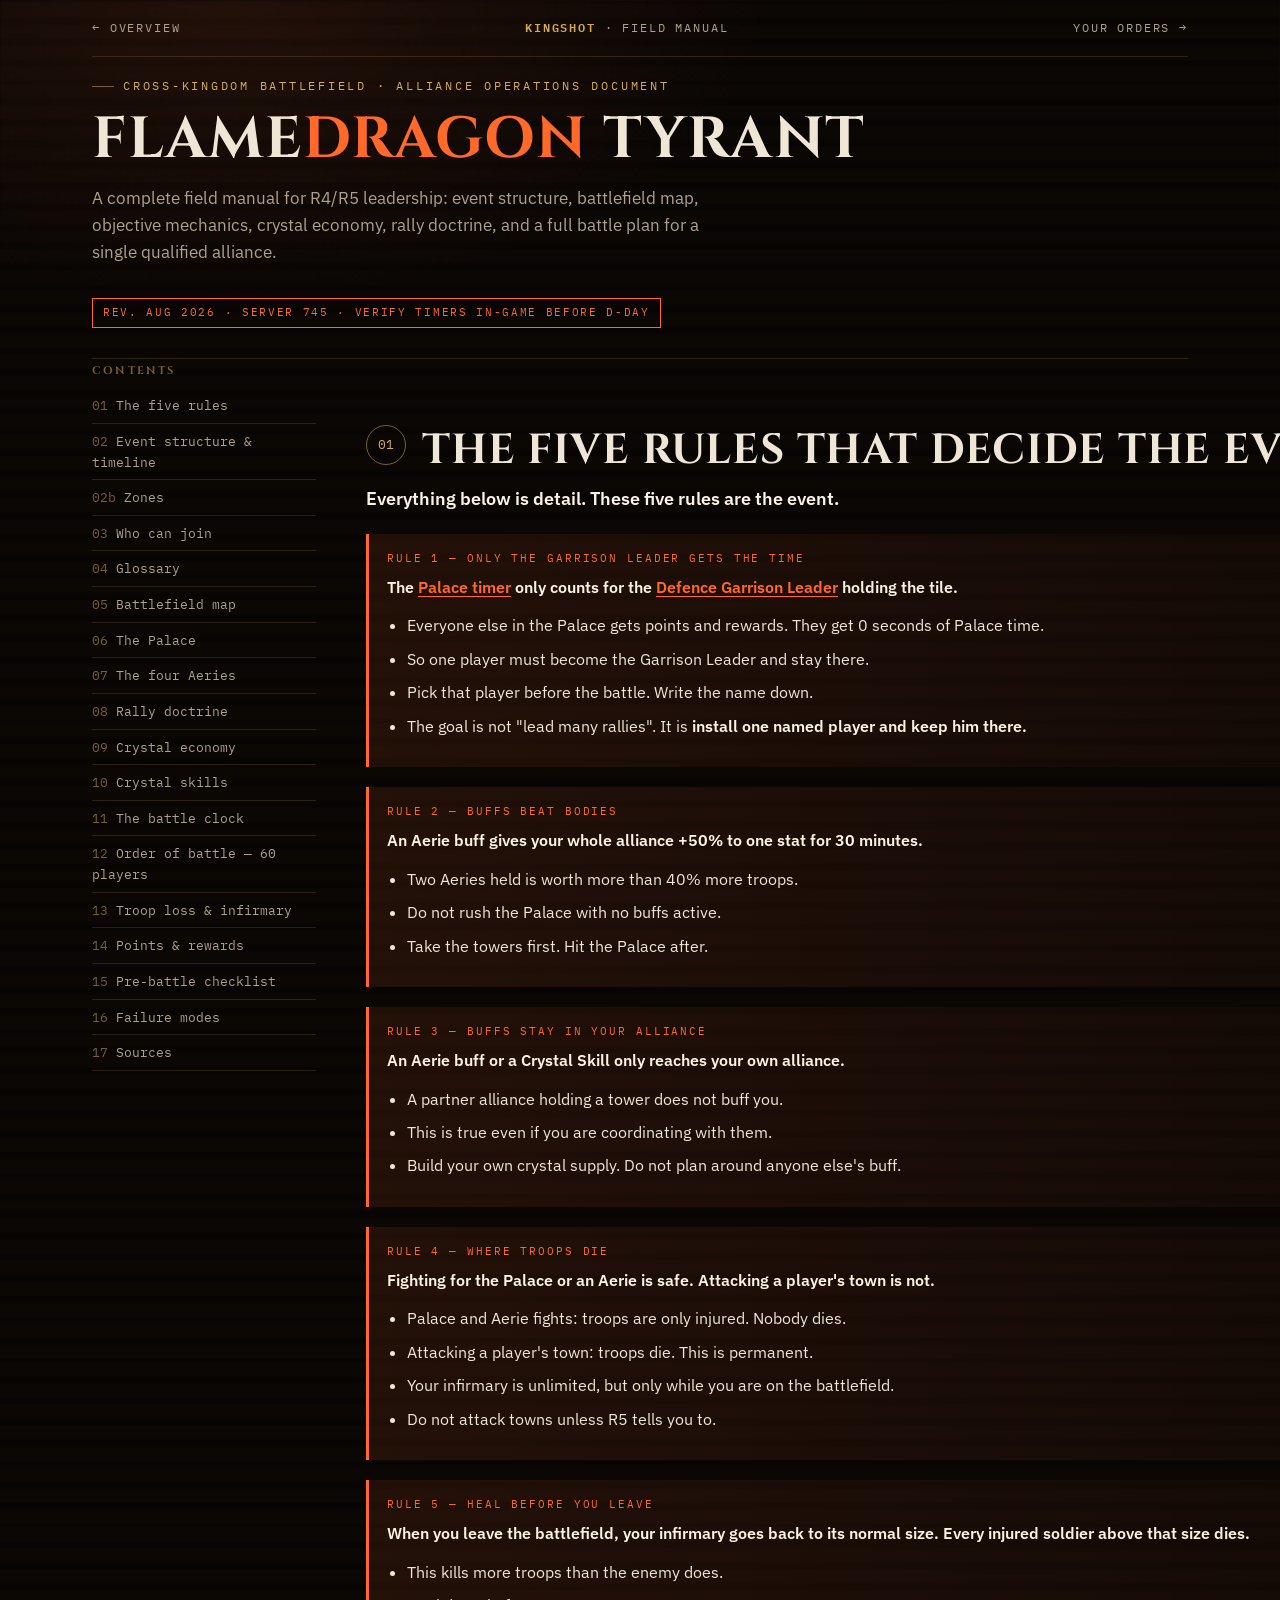
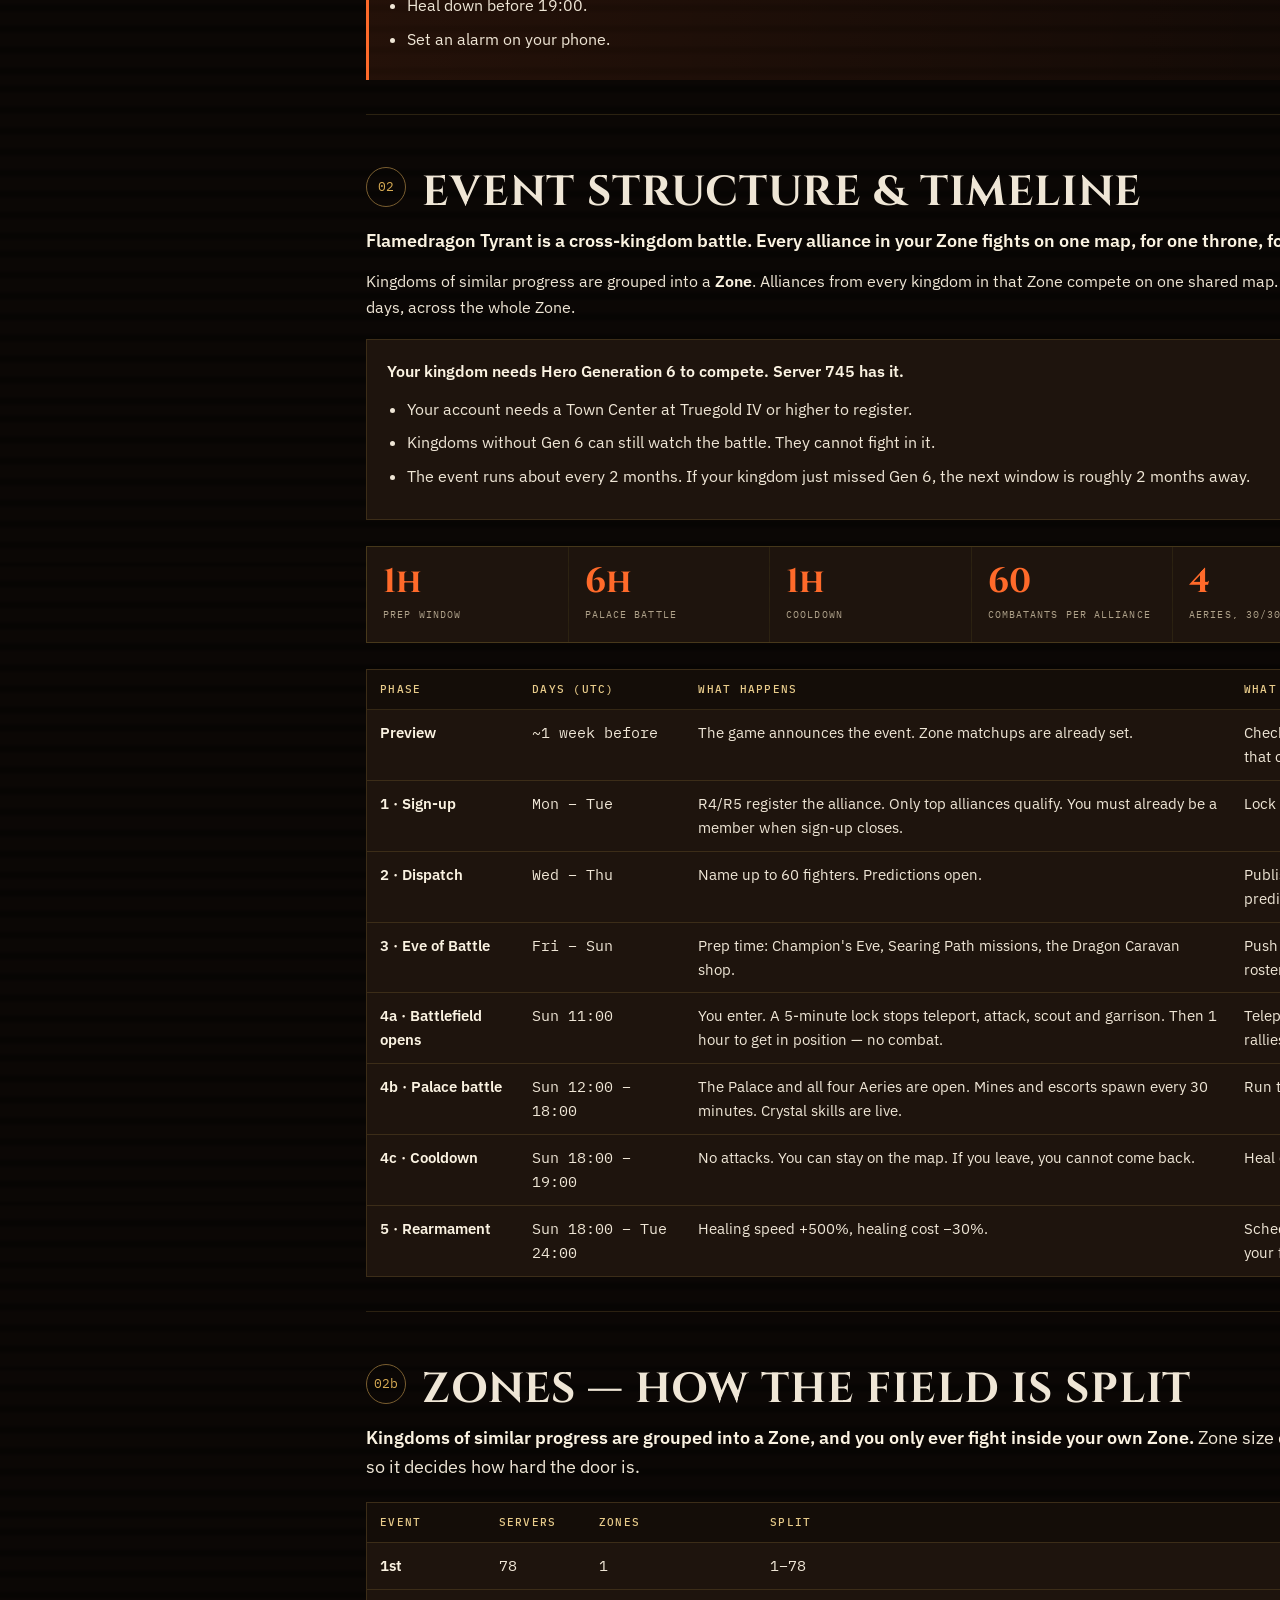
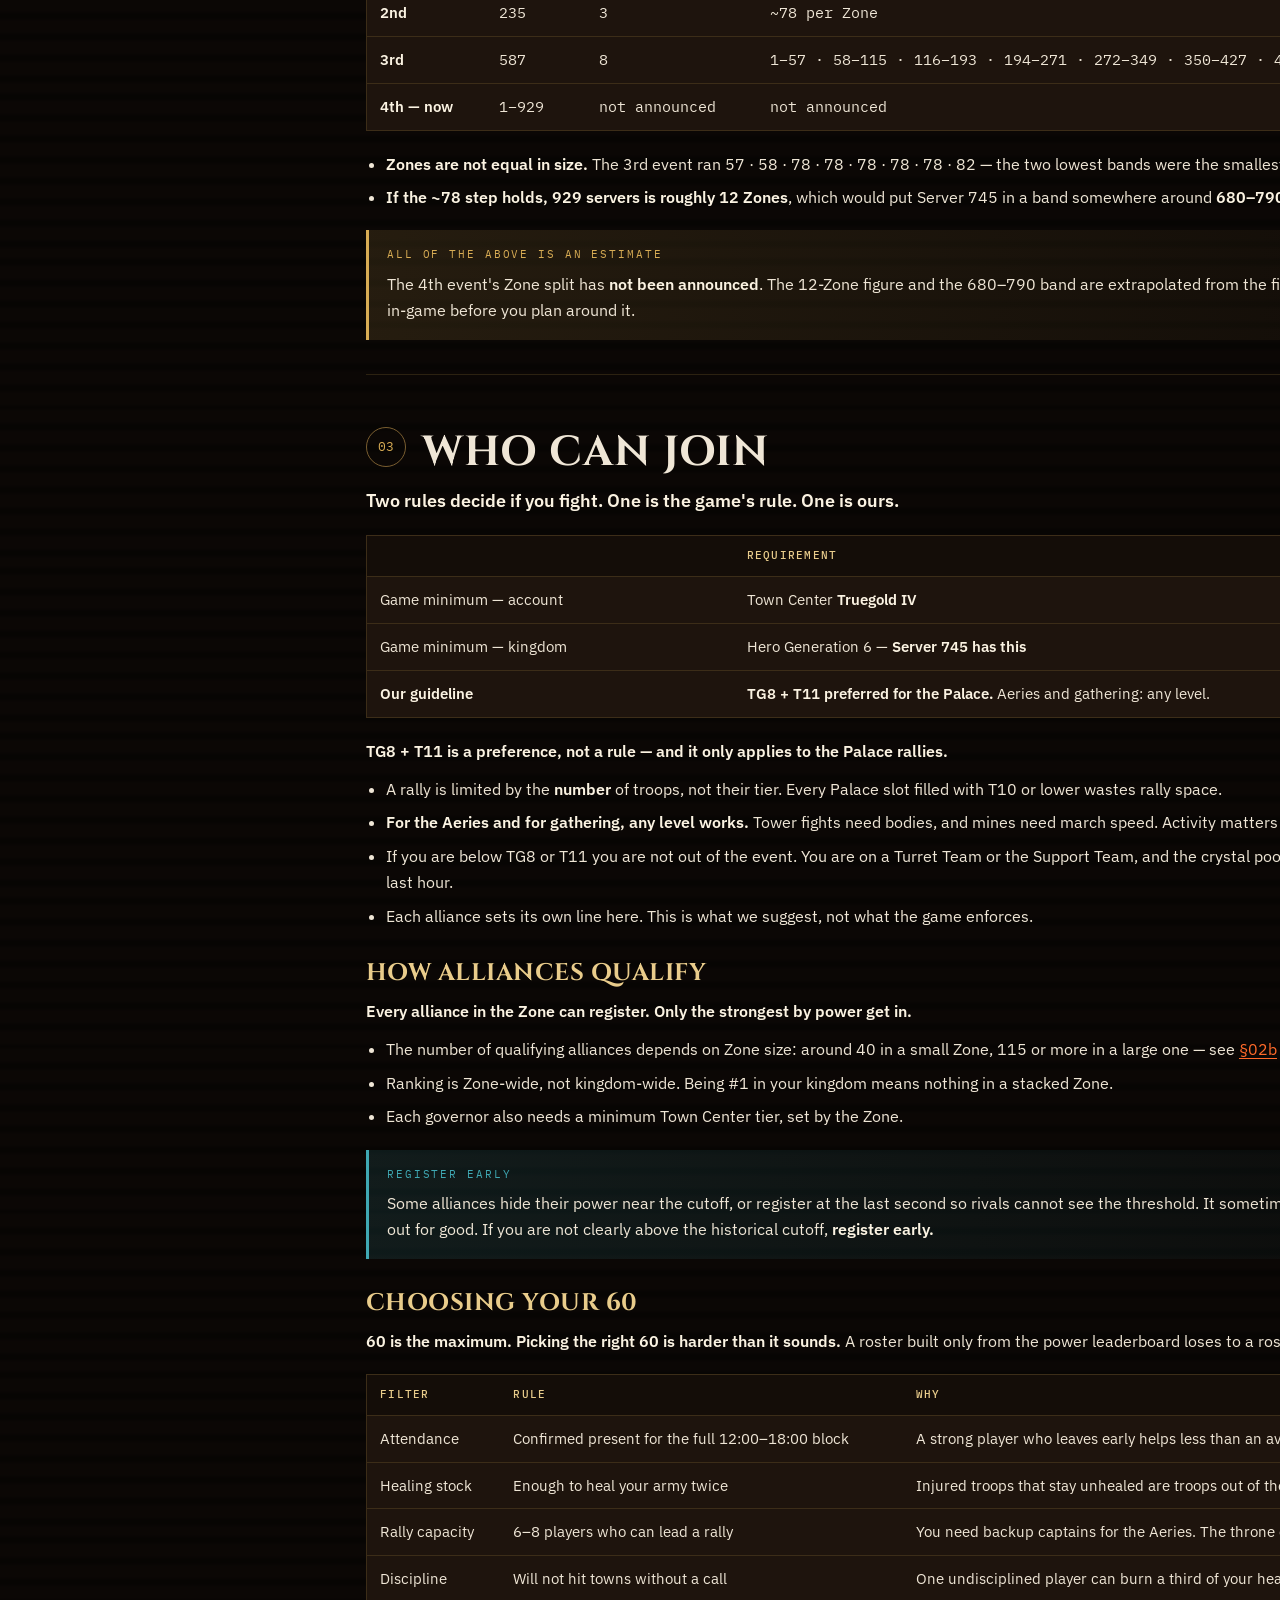
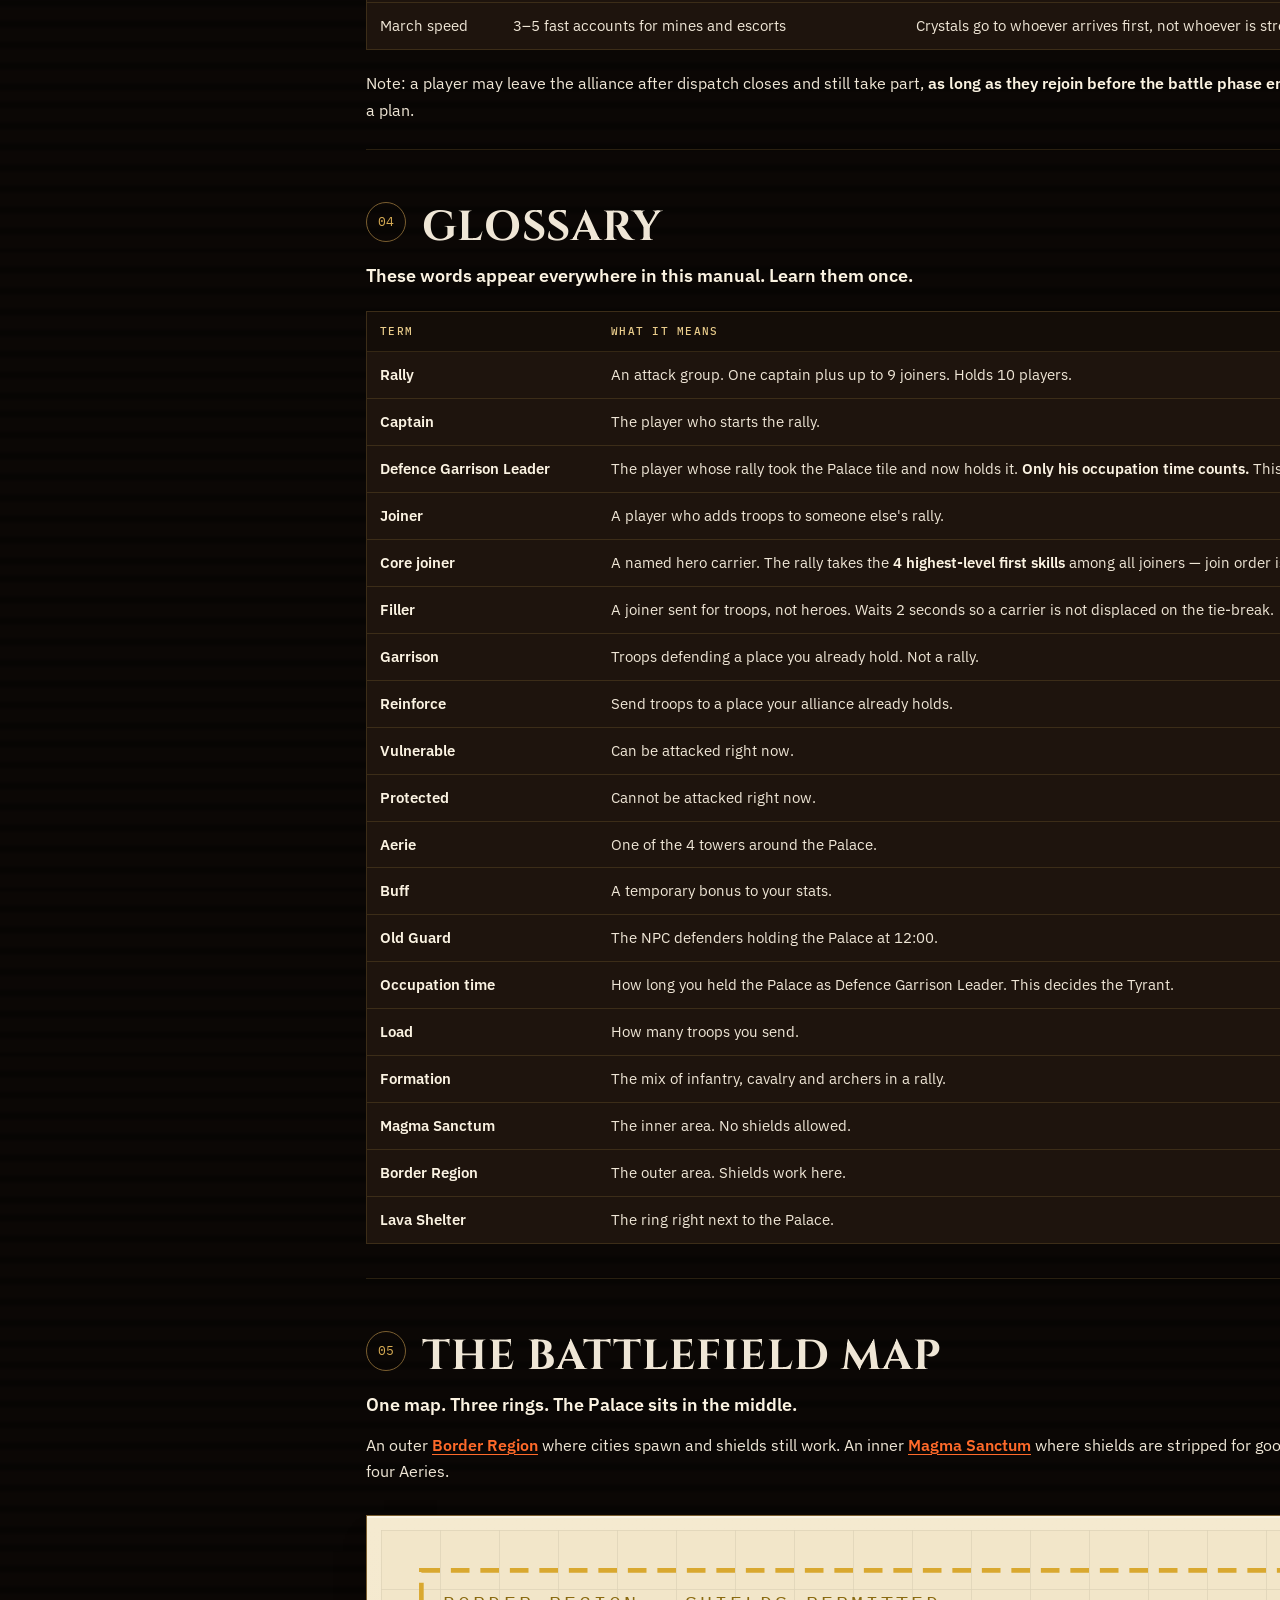
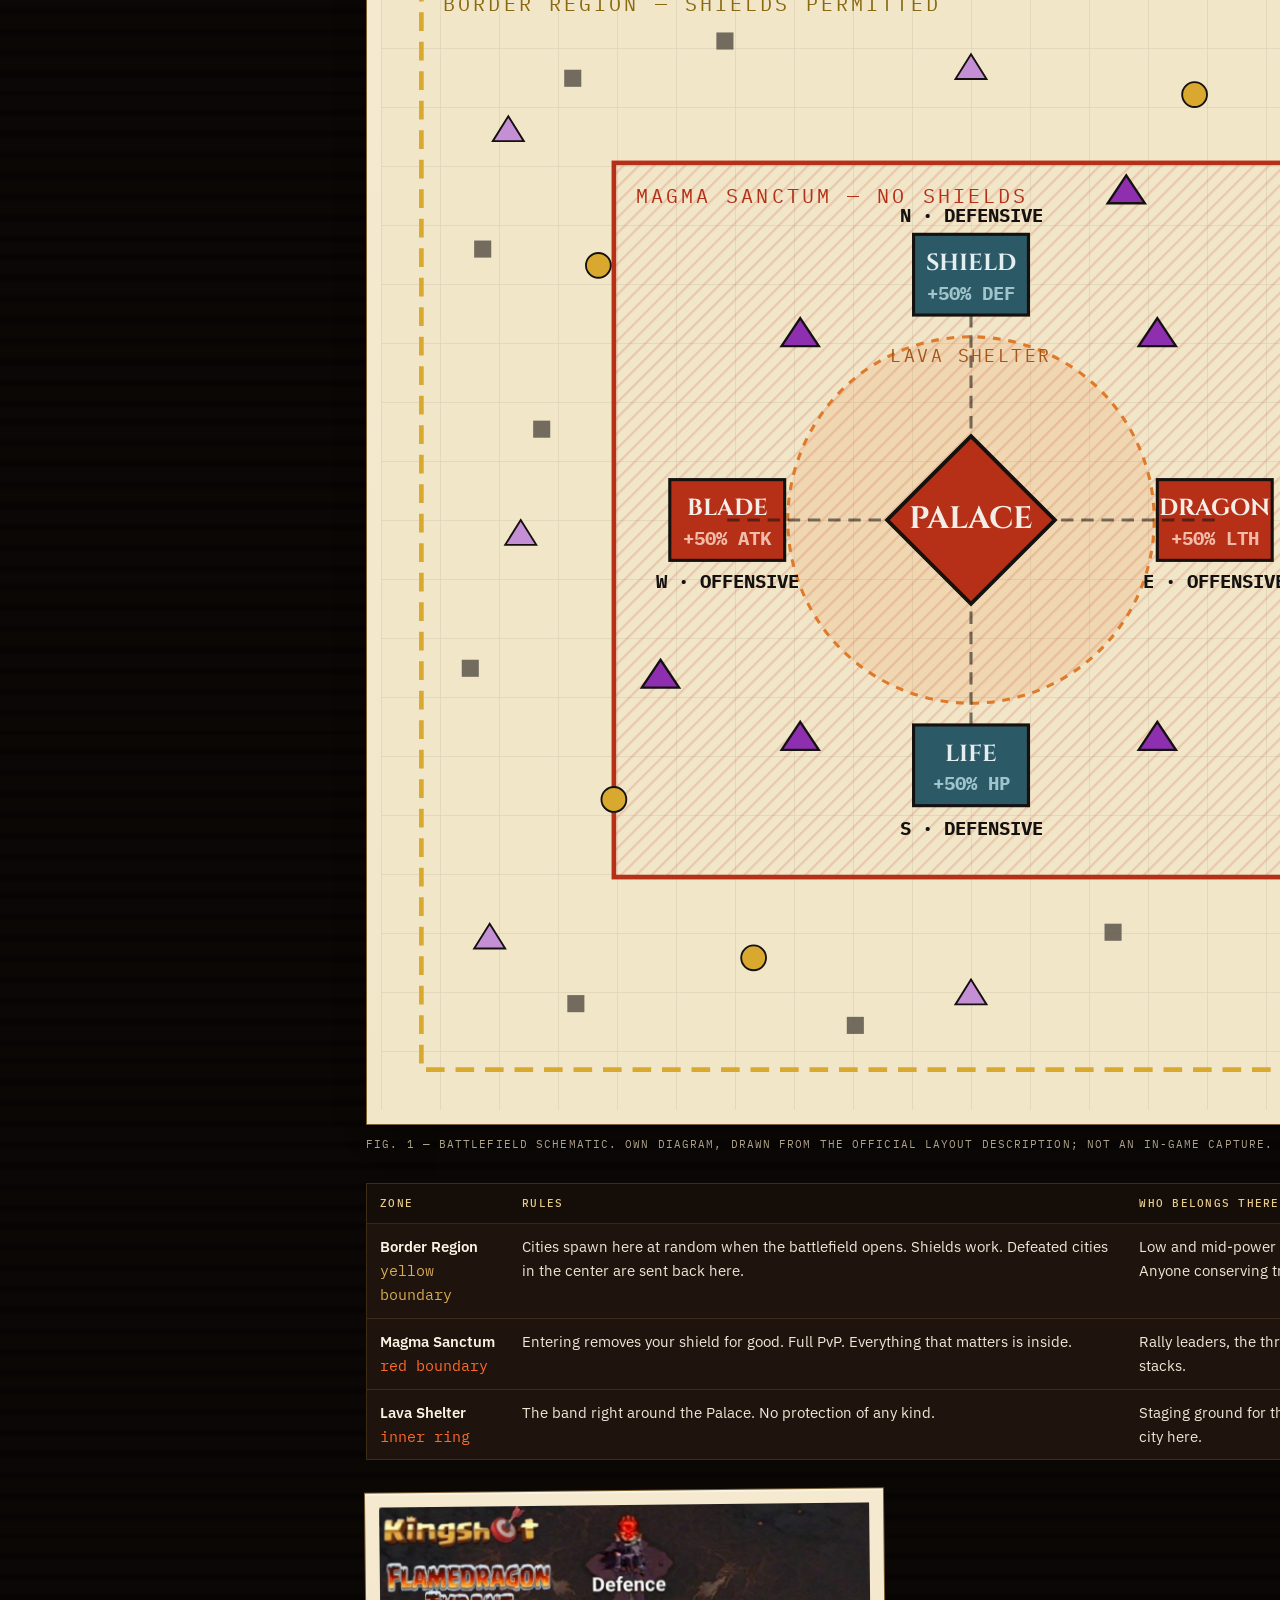
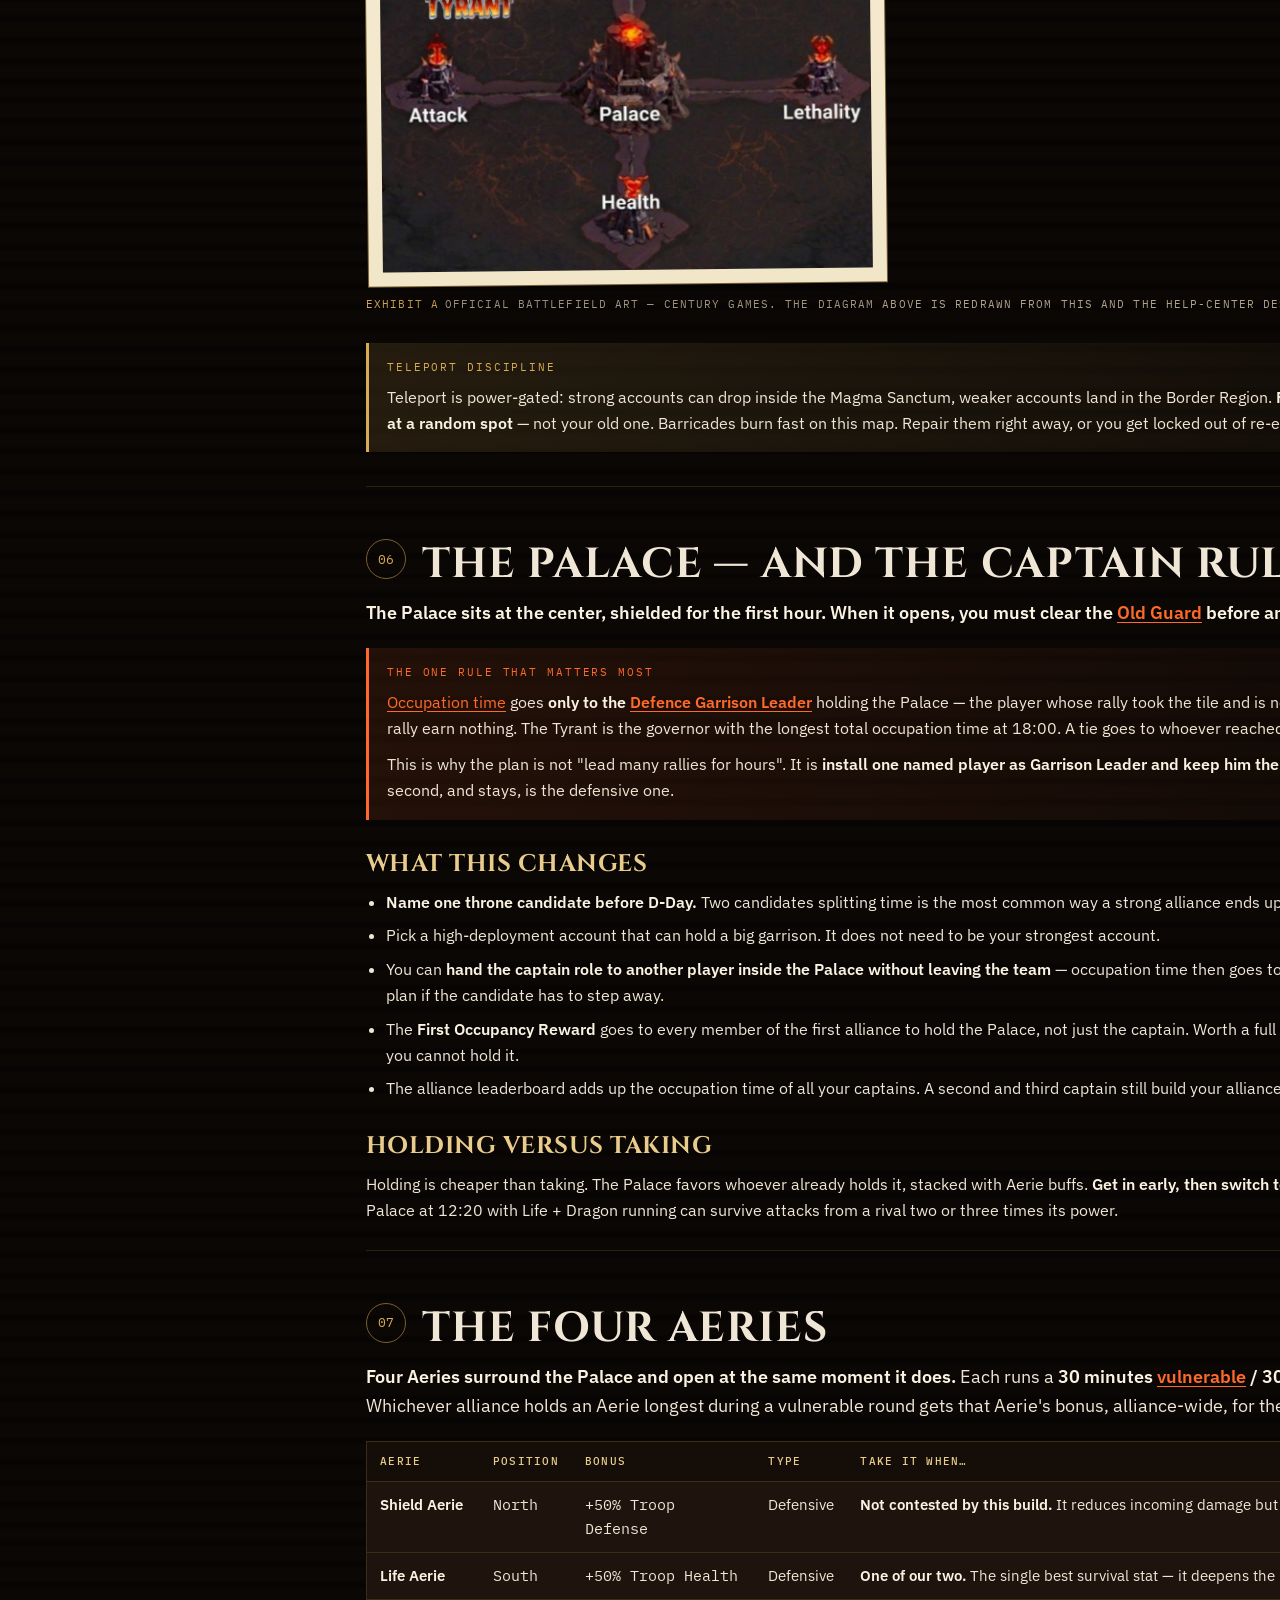
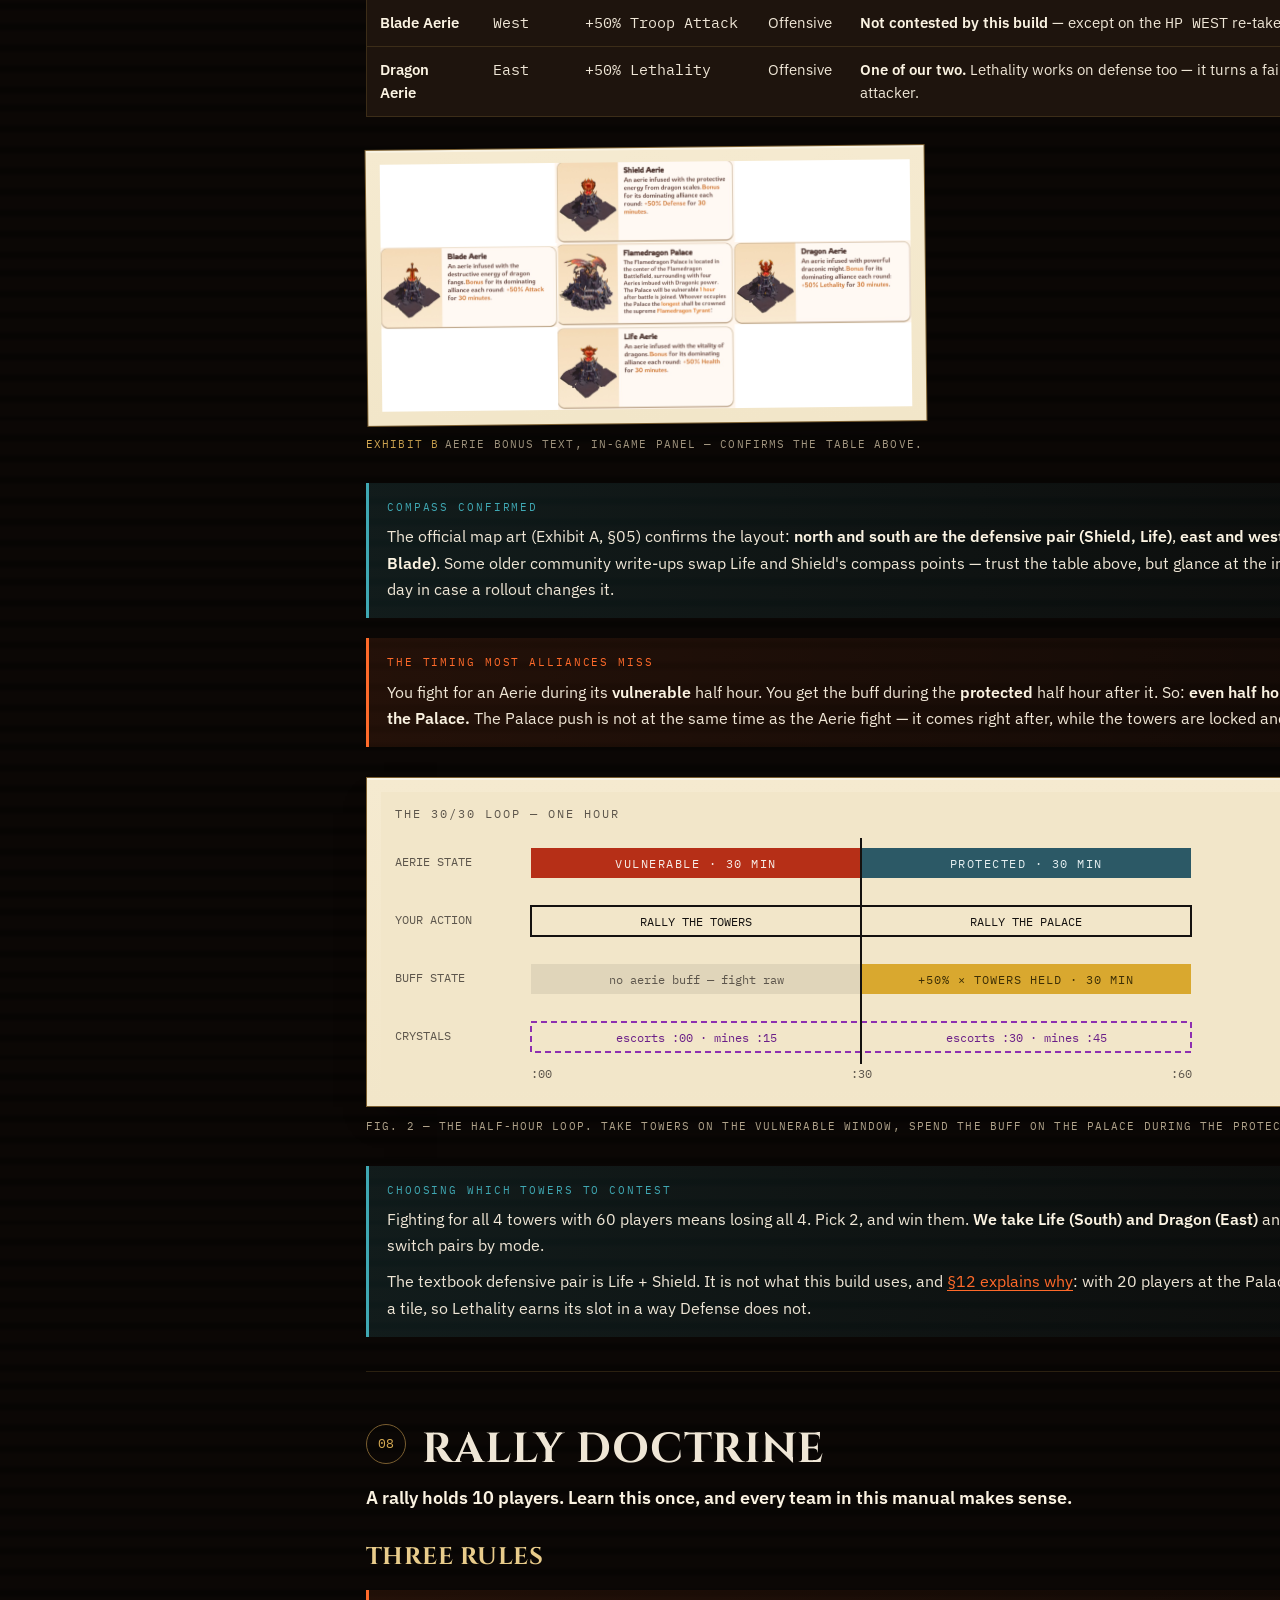
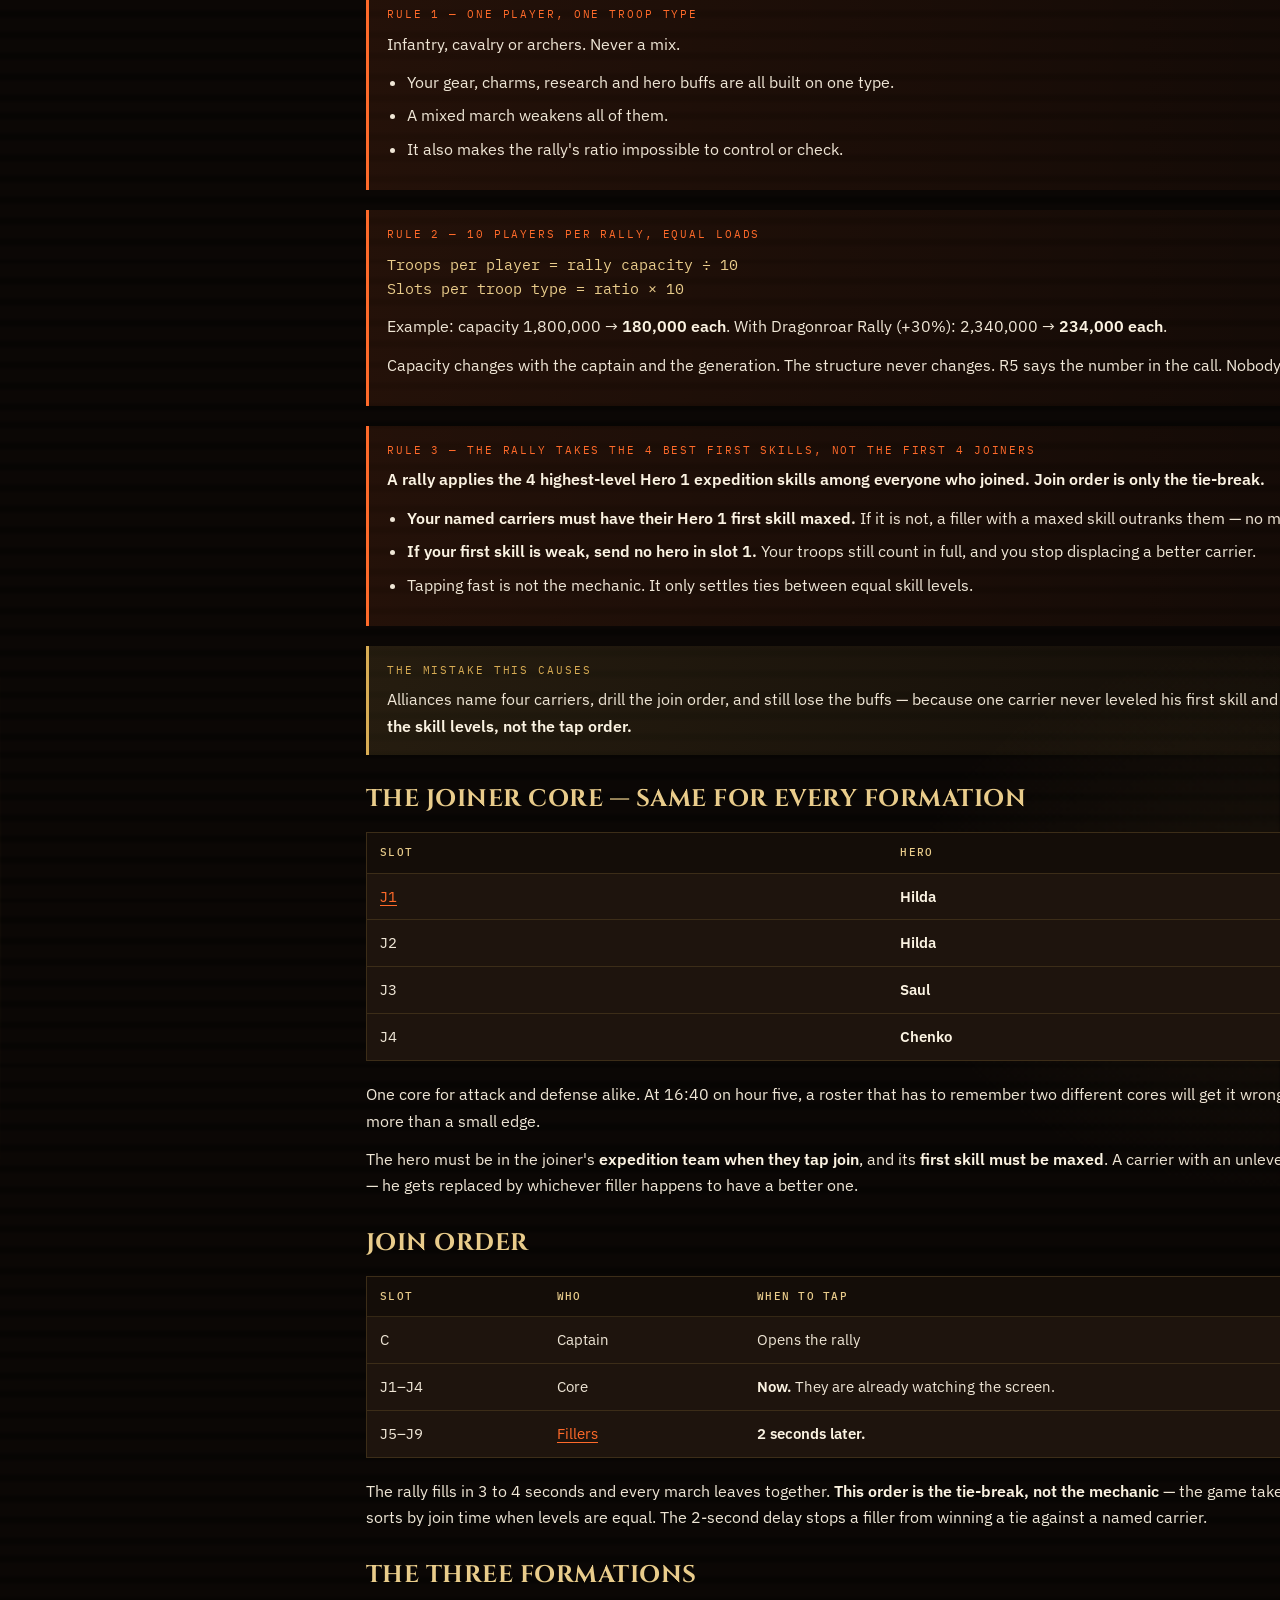
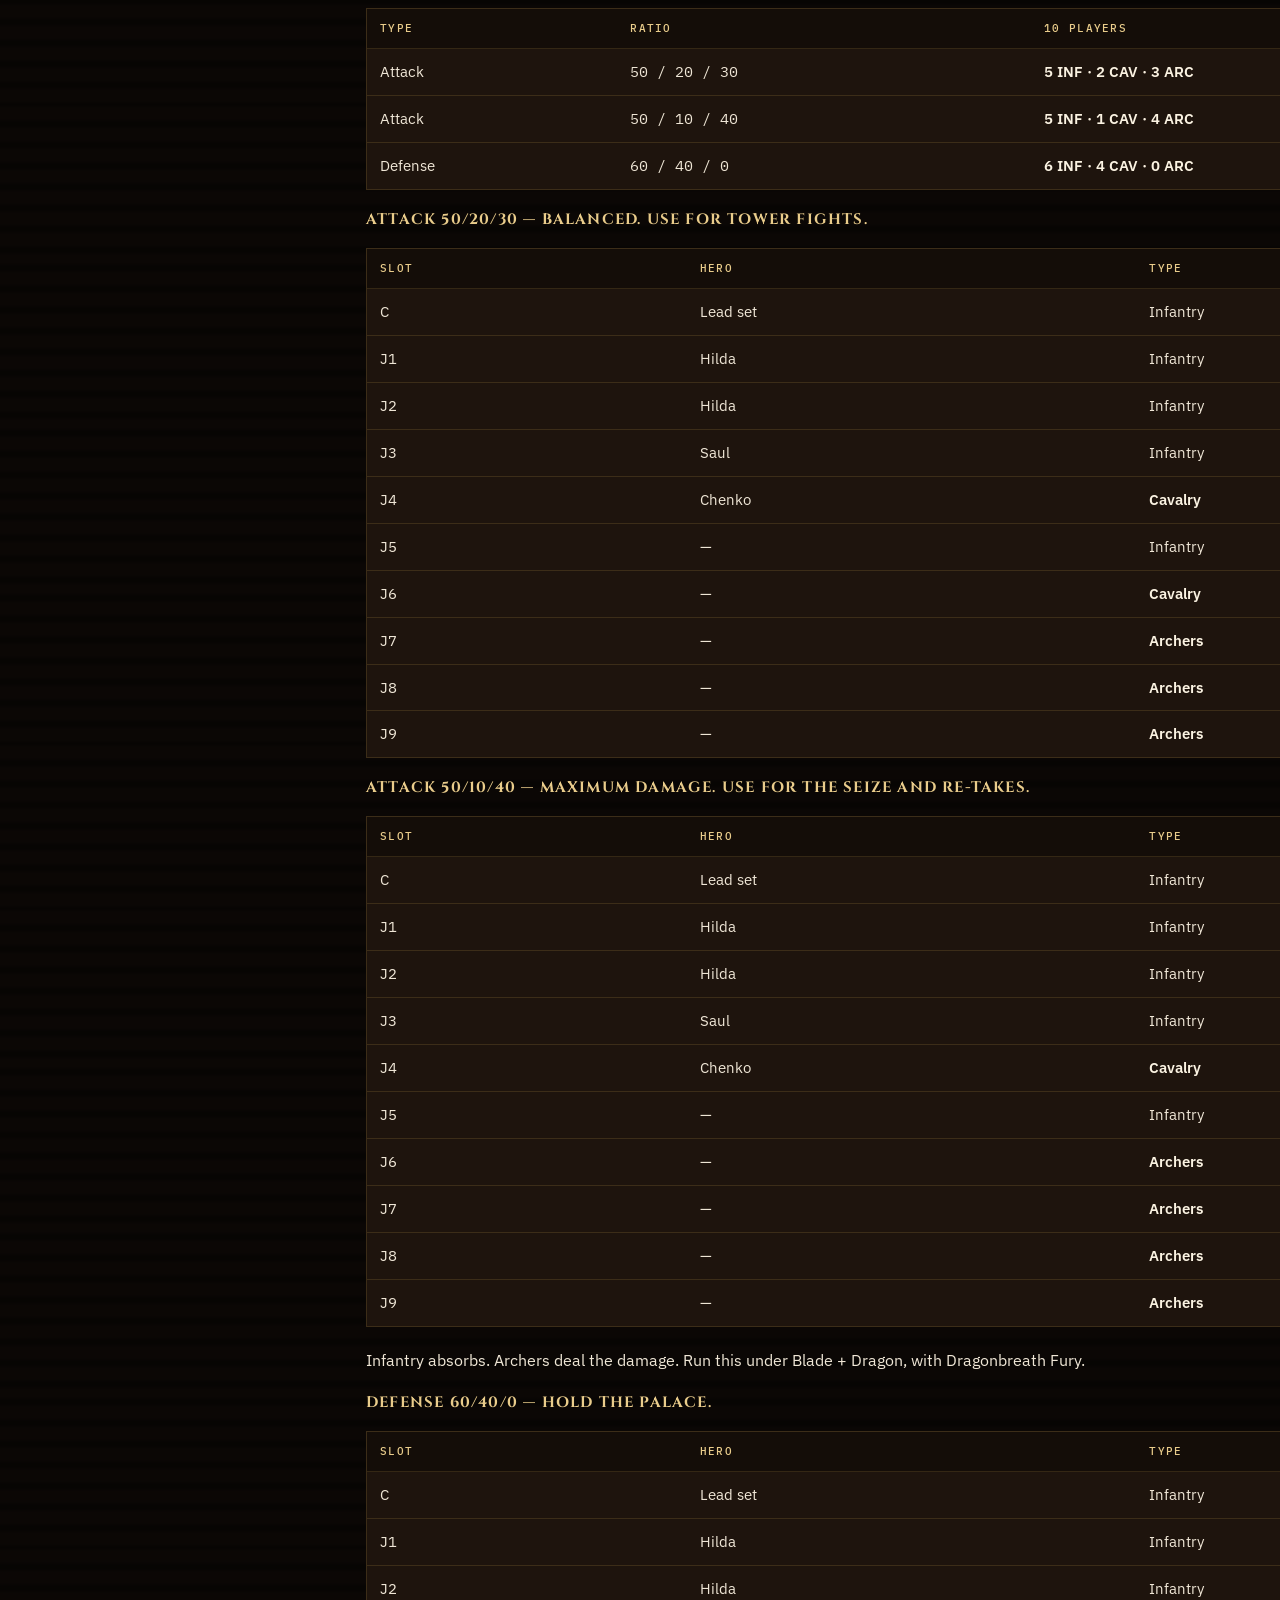
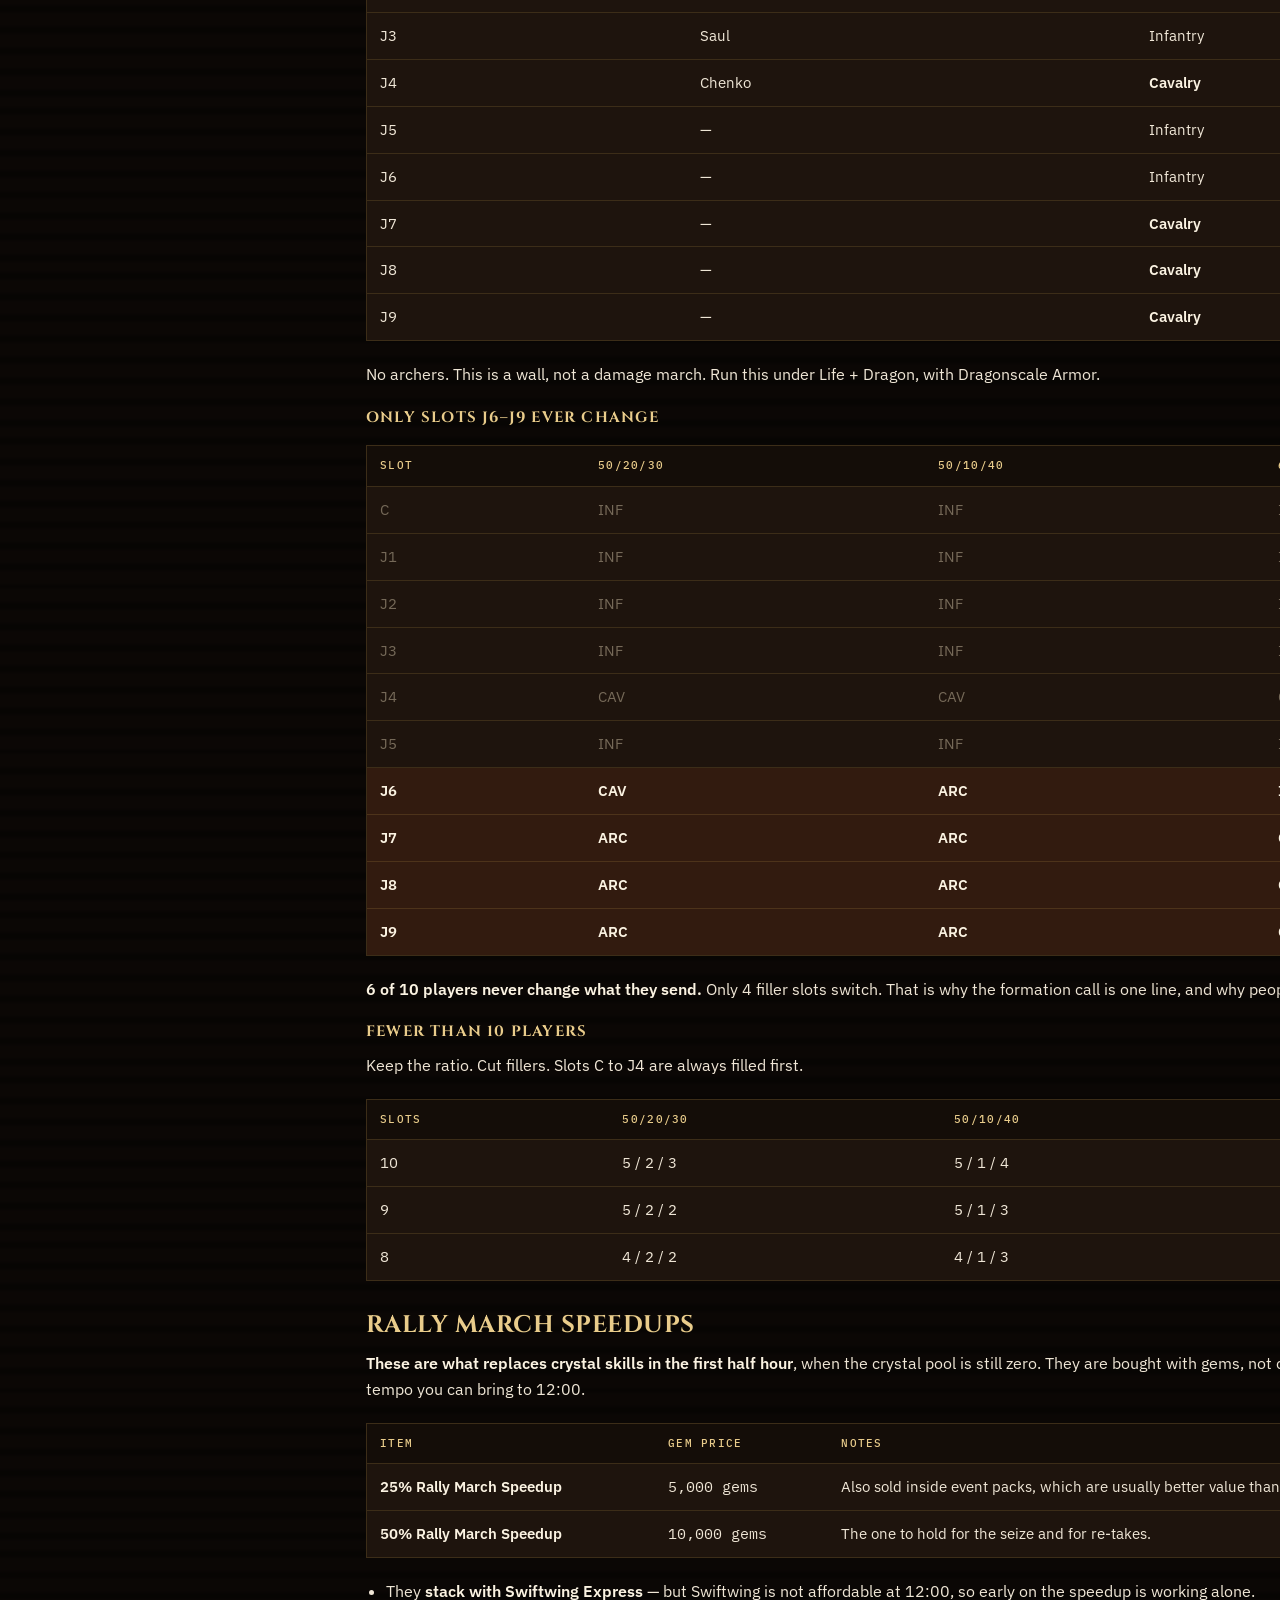
==== commit 2f92d611: "Correct rally mechanics, crystal economy and standing orders Tier 1 - corrections that made the site" ====
--- a/manual.html
+++ b/manual.html
@@ -33,6 +33,7 @@
       <ol>
         <li><a href="#s1"><span class="n">01</span>The five rules</a></li>
         <li><a href="#s2"><span class="n">02</span>Event structure &amp; timeline</a></li>
+        <li><a href="#s2b"><span class="n">02b</span>Zones</a></li>
         <li><a href="#s3"><span class="n">03</span>Who can join</a></li>
         <li><a href="#s4"><span class="n">04</span>Glossary</a></li>
         <li><a href="#s5"><span class="n">05</span>Battlefield map</a></li>
@@ -58,7 +59,8 @@
         <ol>
           <li><a href="#s1"><span class="n">01</span>The five rules</a></li>
           <li><a href="#s2"><span class="n">02</span>Event structure &amp; timeline</a></li>
-          <li><a href="#s3"><span class="n">03</span>Who can join</a></li>
+          <li><a href="#s2b"><span class="n">02b</span>Zones</a></li>
+        <li><a href="#s3"><span class="n">03</span>Who can join</a></li>
           <li><a href="#s4"><span class="n">04</span>Glossary</a></li>
           <li><a href="#s5"><span class="n">05</span>Battlefield map</a></li>
           <li><a href="#s6"><span class="n">06</span>The Palace</a></li>
@@ -83,13 +85,13 @@
       <p class="lede"><strong>Everything below is detail. These five rules are the event.</strong></p>
 
       <div class="rule">
-        <span class="tag">Rule 1 — only the captain gets the time</span>
-        <strong>The <a href="#g-occupation">Palace timer</a> only counts for the <a href="#g-captain">rally captain</a>.</strong>
+        <span class="tag">Rule 1 — only the Garrison Leader gets the time</span>
+        <strong>The <a href="#g-occupation">Palace timer</a> only counts for the <a href="#g-garrison-leader">Defence Garrison Leader</a> holding the tile.</strong>
         <ul>
-          <li>Joiners get points and rewards. They get 0 seconds of Palace time.</li>
-          <li>So one player must lead every <a href="#g-rally">rally</a>, for hours.</li>
+          <li>Everyone else in the Palace gets points and rewards. They get 0 seconds of Palace time.</li>
+          <li>So one player must become the Garrison Leader and stay there.</li>
           <li>Pick that player before the battle. Write the name down.</li>
-          <li>Everyone else supports them.</li>
+          <li>The goal is not "lead many rallies". It is <strong>install one named player and keep him there.</strong></li>
         </ul>
       </div>
       <div class="rule">
@@ -163,12 +165,40 @@
           <tr><td><strong>1 · Sign-up</strong></td><td class="mono">Mon – Tue</td><td>R4/R5 register the alliance. Only top alliances qualify. You must already be a member when sign-up closes.</td><td>Lock your roster now. No late joins, no swaps.</td></tr>
           <tr><td><strong>2 · Dispatch</strong></td><td class="mono">Wed – Thu</td><td>Name up to 60 fighters. Predictions open.</td><td>Publish the 60 and the reserve list. Place your predictions.</td></tr>
           <tr><td><strong>3 · Eve of Battle</strong></td><td class="mono">Fri – Sun</td><td>Prep time: Champion's Eve, Searing Path missions, the Dragon Caravan shop.</td><td>Push Champion's Eve milestones. Brief the roster.</td></tr>
-          <tr><td><strong>4a · Battlefield opens</strong></td><td class="mono">Sun 11:00</td><td>You enter. A 5-minute lock stops teleport, attack, scout and garrison. Then 1 hour to get in position — no combat.</td><td>Teleport in by power tier. Stage the throne rally.</td></tr>
+          <tr><td><strong>4a · Battlefield opens</strong></td><td class="mono">Sun 11:00</td><td>You enter. A 5-minute lock stops teleport, attack, scout and garrison. Then 1 hour to get in position — no combat.</td><td>Teleport in by power tier. Stage both Castle rallies.</td></tr>
           <tr><td><strong>4b · Palace battle</strong></td><td class="mono">Sun 12:00 – 18:00</td><td>The Palace and all four Aeries are open. Mines and escorts spawn every 30 minutes. Crystal skills are live.</td><td>Run the battle clock (§11).</td></tr>
           <tr><td><strong>4c · Cooldown</strong></td><td class="mono">Sun 18:00 – 19:00</td><td>No attacks. You can stay on the map. If you leave, you cannot come back.</td><td>Heal down before you exit.</td></tr>
           <tr><td><strong>5 · Rearmament</strong></td><td class="mono">Sun 18:00 – Tue 24:00</td><td>Healing speed +500%, healing cost −30%.</td><td>Schedule a mass heal at a busy hour. Collect your free packs.</td></tr>
         </tbody>
       </table>
+      </div>
+    </section>
+
+    <!-- ================= 2b — ZONES ================= -->
+    <section id="s2b">
+      <div class="sec-head"><span class="sec-num">02b</span><h2>Zones — how the field is split</h2></div>
+      <p class="lede"><strong>Kingdoms of similar progress are grouped into a Zone, and you only ever fight inside your own Zone.</strong> Zone size decides how many alliances qualify, so it decides how hard the door is.</p>
+
+      <div class="tw">
+      <table>
+        <thead><tr><th>Event</th><th class="mono">Servers</th><th class="mono">Zones</th><th>Split</th></tr></thead>
+        <tbody>
+          <tr><td><strong>1st</strong></td><td class="mono">78</td><td class="mono">1</td><td class="mono">1–78</td></tr>
+          <tr><td><strong>2nd</strong></td><td class="mono">235</td><td class="mono">3</td><td class="mono">~78 per Zone</td></tr>
+          <tr><td><strong>3rd</strong></td><td class="mono">587</td><td class="mono">8</td><td class="mono">1–57 · 58–115 · 116–193 · 194–271 · 272–349 · 350–427 · 428–505 · 506–587</td></tr>
+          <tr><td><strong>4th — now</strong></td><td class="mono">1–929</td><td class="mono">not announced</td><td class="mono">not announced</td></tr>
+        </tbody>
+      </table>
+      </div>
+
+      <ul>
+        <li><strong>Zones are not equal in size.</strong> The 3rd event ran 57 · 58 · 78 · 78 · 78 · 78 · 78 · 82 — the two lowest bands were the smallest, the top band the largest.</li>
+        <li><strong>If the ~78 step holds, 929 servers is roughly 12 Zones</strong>, which would put Server 745 in a band somewhere around <strong>680–790</strong>.</li>
+      </ul>
+
+      <div class="warn">
+        <span class="tag">All of the above is an estimate</span>
+        The 4th event's Zone split has <strong>not been announced</strong>. The 12-Zone figure and the 680–790 band are extrapolated from the first three events. Confirm the real split in-game before you plan around it.
       </div>
     </section>
 
@@ -183,24 +213,23 @@
         <tbody>
           <tr><td>Game minimum — account</td><td>Town Center <strong>Truegold IV</strong></td></tr>
           <tr><td>Game minimum — kingdom</td><td>Hero Generation 6 — <strong>Server 745 has this</strong></td></tr>
-          <tr><td><strong>Our castle rule</strong></td><td><strong>TG8 + T11. Both.</strong></td></tr>
-        </tbody>
-      </table>
-      </div>
-
-      <p><strong>TG8 + T11 is our rule, not the game's rule.</strong></p>
+          <tr><td><strong>Our guideline</strong></td><td><strong>TG8 + T11 preferred for the Palace.</strong> Aeries and gathering: any level.</td></tr>
+        </tbody>
+      </table>
+      </div>
+
+      <p><strong>TG8 + T11 is a preference, not a rule — and it only applies to the Palace rallies.</strong></p>
       <ul>
-        <li>A rally is limited by the <strong>number</strong> of troops, not their tier.</li>
-        <li>Every slot filled with T10 or lower wastes rally space.</li>
-        <li>Lower-tier troops die faster and cost more to heal.</li>
-        <li>If you are below TG8 or T11, you are not out of the event — you join the Support Team instead.</li>
-        <li>That job needs march speed, not tier. It is also where the crystal pool comes from, and the crystal pool decides the last hour.</li>
+        <li>A rally is limited by the <strong>number</strong> of troops, not their tier. Every Palace slot filled with T10 or lower wastes rally space.</li>
+        <li><strong>For the Aeries and for gathering, any level works.</strong> Tower fights need bodies, and mines need march speed. Activity matters more than tier in both jobs.</li>
+        <li>If you are below TG8 or T11 you are not out of the event. You are on a Turret Team or the Support Team, and the crystal pool those jobs build is what decides the last hour.</li>
+        <li>Each alliance sets its own line here. This is what we suggest, not what the game enforces.</li>
       </ul>
 
       <h3>How alliances qualify</h3>
       <p><strong>Every alliance in the Zone can register. Only the strongest by power get in.</strong></p>
       <ul>
-        <li>The number of qualifying alliances depends on Zone size: around 40 in a small Zone, 115 or more in a large one.</li>
+        <li>The number of qualifying alliances depends on Zone size: around 40 in a small Zone, 115 or more in a large one — see <a href="#s2b">§02b</a> for how Zones have been split so far.</li>
         <li>Ranking is Zone-wide, not kingdom-wide. Being #1 in your kingdom means nothing in a stacked Zone.</li>
         <li>Each governor also needs a minimum Town Center tier, set by the Zone.</li>
       </ul>
@@ -237,10 +266,11 @@
         <thead><tr><th>Term</th><th>What it means</th></tr></thead>
         <tbody>
           <tr id="g-rally"><td><strong>Rally</strong></td><td>An attack group. One captain plus up to 9 joiners. Holds 10 players.</td></tr>
-          <tr id="g-captain"><td><strong>Captain</strong></td><td>The player who starts the rally. Only their Palace time counts.</td></tr>
+          <tr id="g-captain"><td><strong>Captain</strong></td><td>The player who starts the rally.</td></tr>
+          <tr id="g-garrison-leader"><td><strong>Defence Garrison Leader</strong></td><td>The player whose rally took the Palace tile and now holds it. <strong>Only his occupation time counts.</strong> This is the Tyrant bid.</td></tr>
           <tr id="g-joiner"><td><strong>Joiner</strong></td><td>A player who adds troops to someone else's rally.</td></tr>
-          <tr id="g-core"><td><strong>Core joiner</strong></td><td>One of the first 4 joiners. Only their heroes give buffs to the rally.</td></tr>
-          <tr id="g-filler"><td><strong>Filler</strong></td><td>Joiners 5 to 9. They add troops only — their heroes do not count.</td></tr>
+          <tr id="g-core"><td><strong>Core joiner</strong></td><td>A named hero carrier. The rally takes the <strong>4 highest-level first skills</strong> among all joiners — join order is only the tie-break.</td></tr>
+          <tr id="g-filler"><td><strong>Filler</strong></td><td>A joiner sent for troops, not heroes. Waits 2 seconds so a carrier is not displaced on the tie-break.</td></tr>
           <tr id="g-garrison"><td><strong>Garrison</strong></td><td>Troops defending a place you already hold. Not a rally.</td></tr>
           <tr id="g-reinforce"><td><strong>Reinforce</strong></td><td>Send troops to a place your alliance already holds.</td></tr>
           <tr id="g-vulnerable"><td><strong>Vulnerable</strong></td><td>Can be attacked right now.</td></tr>
@@ -248,7 +278,7 @@
           <tr id="g-aerie"><td><strong>Aerie</strong></td><td>One of the 4 towers around the Palace.</td></tr>
           <tr id="g-buff"><td><strong>Buff</strong></td><td>A temporary bonus to your stats.</td></tr>
           <tr id="g-oldguard"><td><strong>Old Guard</strong></td><td>The NPC defenders holding the Palace at 12:00.</td></tr>
-          <tr id="g-occupation"><td><strong>Occupation time</strong></td><td>How long you held the Palace as captain. This decides the Tyrant.</td></tr>
+          <tr id="g-occupation"><td><strong>Occupation time</strong></td><td>How long you held the Palace as Defence Garrison Leader. This decides the Tyrant.</td></tr>
           <tr id="g-load"><td><strong>Load</strong></td><td>How many troops you send.</td></tr>
           <tr id="g-formation"><td><strong>Formation</strong></td><td>The mix of infantry, cavalry and archers in a rally.</td></tr>
           <tr id="g-sanctum"><td><strong>Magma Sanctum</strong></td><td>The inner area. No shields allowed.</td></tr>
@@ -390,7 +420,8 @@
 
       <div class="rule">
         <span class="tag">The one rule that matters most</span>
-        <a href="#g-occupation">Occupation time</a> goes <strong>only to the rally captain</strong> holding the Palace. Joiners in that same rally earn nothing. The Tyrant is the governor with the longest total occupation time at 18:00. A tie goes to whoever reached that time first.
+        <a href="#g-occupation">Occupation time</a> goes <strong>only to the <a href="#g-garrison-leader">Defence Garrison Leader</a></strong> holding the Palace — the player whose rally took the tile and is now sitting on it. Joiners in that same rally earn nothing. The Tyrant is the governor with the longest total occupation time at 18:00. A tie goes to whoever reached that time first.
+        <p style="margin:.6rem 0 0">This is why the plan is not "lead many rallies for hours". It is <strong>install one named player as Garrison Leader and keep him there</strong> — and why the rally that lands second, and stays, is the defensive one.</p>
       </div>
 
       <h3>What this changes</h3>
@@ -403,7 +434,7 @@
       </ul>
 
       <h3>Holding versus taking</h3>
-      <p>Holding is cheaper than taking. The Palace favors whoever already holds it, stacked with Aerie buffs. <strong>Get in early, then switch to defense.</strong> An alliance that takes the Palace at 12:20 with Life + Shield running can survive attacks from a rival two or three times its power.</p>
+      <p>Holding is cheaper than taking. The Palace favors whoever already holds it, stacked with Aerie buffs. <strong>Get in early, then switch to defense.</strong> An alliance that takes the Palace at 12:20 with Life + Dragon running can survive attacks from a rival two or three times its power.</p>
     </section>
 
     <!-- ================= 7 ================= -->
@@ -415,10 +446,10 @@
       <table>
         <thead><tr><th>Aerie</th><th class="mono">Position</th><th class="mono">Bonus</th><th>Type</th><th>Take it when…</th></tr></thead>
         <tbody>
-          <tr><td><strong>Shield Aerie</strong></td><td class="mono">North</td><td class="mono">+50% Troop Defense</td><td>Defensive</td><td>You already hold the Palace and expect to be rallied. Pairs with Life for a hard-to-kill garrison.</td></tr>
-          <tr><td><strong>Life Aerie</strong></td><td class="mono">South</td><td class="mono">+50% Troop Health</td><td>Defensive</td><td>Same reason. The single best survival stat — it deepens the pool your troops lose before they break.</td></tr>
-          <tr><td><strong>Blade Aerie</strong></td><td class="mono">West</td><td class="mono">+50% Troop Attack</td><td>Offensive</td><td>You need to break someone off the Palace. Pair with Dragon.</td></tr>
-          <tr><td><strong>Dragon Aerie</strong></td><td class="mono">East</td><td class="mono">+50% Lethality</td><td>Offensive</td><td>Same reason. Lethality turns enemy hits into severe injuries faster than raw attack alone.</td></tr>
+          <tr><td><strong>Shield Aerie</strong></td><td class="mono">North</td><td class="mono">+50% Troop Defense</td><td>Defensive</td><td><strong>Not contested by this build.</strong> It reduces incoming damage but never punishes the attacker — see <a href="#s12">§12</a>.</td></tr>
+          <tr><td><strong>Life Aerie</strong></td><td class="mono">South</td><td class="mono">+50% Troop Health</td><td>Defensive</td><td><strong>One of our two.</strong> The single best survival stat — it deepens the pool your troops lose before they break.</td></tr>
+          <tr><td><strong>Blade Aerie</strong></td><td class="mono">West</td><td class="mono">+50% Troop Attack</td><td>Offensive</td><td><strong>Not contested by this build</strong> — except on the <span class="mono">HP WEST</span> re-take call, when the Palace is already lost.</td></tr>
+          <tr><td><strong>Dragon Aerie</strong></td><td class="mono">East</td><td class="mono">+50% Lethality</td><td>Offensive</td><td><strong>One of our two.</strong> Lethality works on defense too — it turns a failed enemy rally into real losses for the attacker.</td></tr>
         </tbody>
       </table>
       </div>
@@ -481,7 +512,8 @@
 
       <div class="tip">
         <span class="tag">Choosing which towers to contest</span>
-        Fighting for all 4 towers with 60 players means losing all 4. Pick 2, and win them. <strong>Holding the Palace: Life + Shield.</strong> <strong>Taking the Palace: Blade + Dragon.</strong> Switch the pair the moment your mode switches.
+        Fighting for all 4 towers with 60 players means losing all 4. Pick 2, and win them. <strong>We take Life (South) and Dragon (East)</strong> and hold that pair all day — we do not switch pairs by mode.
+        <p style="margin:.6rem 0 0">The textbook defensive pair is Life + Shield. It is not what this build uses, and <a href="#s12">§12 explains why</a>: with 20 players at the Palace you spend the whole day re-taking a tile, so Lethality earns its slot in a way Defense does not.</p>
       </div>
     </section>
 
@@ -510,8 +542,17 @@
       </div>
 
       <div class="rule">
-        <span class="tag">Rule 3 — only the first 4 joiners' heroes count</span>
-        Joiners 5 to 9 add troops only. So the 4 hero carriers must join first, and fast.
+        <span class="tag">Rule 3 — the rally takes the 4 best first skills, not the first 4 joiners</span>
+        <strong>A rally applies the 4 highest-level Hero 1 expedition skills among everyone who joined. Join order is only the tie-break.</strong>
+        <ul>
+          <li><strong>Your named carriers must have their Hero 1 first skill maxed.</strong> If it is not, a filler with a maxed skill outranks them — no matter who tapped first.</li>
+          <li><strong>If your first skill is weak, send no hero in slot 1.</strong> Your troops still count in full, and you stop displacing a better carrier.</li>
+          <li>Tapping fast is not the mechanic. It only settles ties between equal skill levels.</li>
+        </ul>
+      </div>
+      <div class="warn">
+        <span class="tag">The mistake this causes</span>
+        Alliances name four carriers, drill the join order, and still lose the buffs — because one carrier never leveled his first skill and a filler quietly outranked him. <strong>Check the skill levels, not the tap order.</strong>
       </div>
 
       <h3>The joiner core — same for every formation</h3>
@@ -527,7 +568,7 @@
       </table>
       </div>
       <p>One core for attack and defense alike. At 16:40 on hour five, a roster that has to remember two different cores will get it wrong. The same core every time is worth more than a small edge.</p>
-      <p>The hero must be in the joiner's <strong>expedition team when they tap join</strong>, with expedition skills leveled. An unleveled hero in J1 wastes a core slot.</p>
+      <p>The hero must be in the joiner's <strong>expedition team when they tap join</strong>, and its <strong>first skill must be maxed</strong>. A carrier with an unleveled first skill does not just underperform — he gets replaced by whichever filler happens to have a better one.</p>
 
       <h3>Join order</h3>
       <div class="tw">
@@ -540,7 +581,7 @@
         </tbody>
       </table>
       </div>
-      <p>The rally fills in 3 to 4 seconds and every march leaves together. Two seconds is the minimum delay that works — at zero, join order comes down to ping, and a hero carrier can end up fifth.</p>
+      <p>The rally fills in 3 to 4 seconds and every march leaves together. <strong>This order is the tie-break, not the mechanic</strong> — the game takes the 4 highest-level first skills, and only sorts by join time when levels are equal. The 2-second delay stops a filler from winning a tie against a named carrier.</p>
 
       <h3>The three formations</h3>
       <div class="tw">
@@ -646,6 +687,23 @@
       </table>
       </div>
 
+      <h3>Rally march speedups</h3>
+      <p><strong>These are what replaces crystal skills in the first half hour</strong>, when the crystal pool is still zero. They are bought with gems, not crystals, so they are the one form of tempo you can bring to 12:00.</p>
+      <div class="tw">
+      <table>
+        <thead><tr><th>Item</th><th class="mono">Gem price</th><th>Notes</th></tr></thead>
+        <tbody>
+          <tr><td><strong>25% Rally March Speedup</strong></td><td class="mono">5,000 gems</td><td>Also sold inside event packs, which are usually better value than raw gems.</td></tr>
+          <tr><td><strong>50% Rally March Speedup</strong></td><td class="mono">10,000 gems</td><td>The one to hold for the seize and for re-takes.</td></tr>
+        </tbody>
+      </table>
+      </div>
+      <ul>
+        <li>They <strong>stack with Swiftwing Express</strong> — but Swiftwing is not affordable at 12:00, so early on the speedup is working alone.</li>
+        <li>Spend them on the <strong>12:00 seize, every re-take, and the last hour.</strong> Never on a routine march.</li>
+        <li><strong>Everyone in Castle Team holds a 50% ready before the seize.</strong></li>
+      </ul>
+
       <div class="tip">
         <span class="tag">Escorts are not rallies</span>
         Dragonborn escorts are solo attacks only. None of this section applies to them. March speed decides, not troop mix.
@@ -657,6 +715,17 @@
       <div class="sec-head"><span class="sec-num">09</span><h2>Crystal economy</h2></div>
       <p class="lede"><strong>Pyrocrystals pay for Crystal Skills. They come from two sources, both every 30 minutes, both contested.</strong></p>
 
+      <div class="warn">
+        <span class="tag">There are no crystals at 12:00</span>
+        <strong>The pool starts at zero and the first mines do not spawn until 12:15.</strong> Plan the opening without skills.
+        <ul>
+          <li>Escorts spawn at 12:00 and yield roughly <strong>300 crystals</strong> each. The first mines land at 12:15.</li>
+          <li>The cheapest skill is 10,000 and the two 50,000 skills are hours away. <strong>Nothing can be fired on the seize.</strong></li>
+          <li><strong>The 12:00 seize and the first tower round are fought on troops, heroes and rally march speedups.</strong> Nobody else has crystals either — the opening is decided by who prepared, not who spent.</li>
+          <li>First realistic purchase: <strong>Dragonborn Gathering (20,000)</strong> around 12:15–12:30, because it compounds everything bought after it.</li>
+        </ul>
+      </div>
+
       <div class="tw">
       <table>
         <thead><tr><th>Source</th><th class="mono">Spawn</th><th class="mono">Yield (approx.)</th><th>Rule</th></tr></thead>
@@ -668,13 +737,21 @@
       </table>
       </div>
 
+      <div class="rule">
+        <span class="tag">Fight for a mine you can win</span>
+        <strong>Every crystal counts, and crystals pay for every skill we fire.</strong> If you can win the fight, take it.
+        <ul>
+          <li>Mine fights give no personal points, so do not throw troops at a fight you will lose — walk away and take the next node.</li>
+          <li>But do not give up a node you can hold. The old "never contest a node" order costs more in skills than it saves in troops.</li>
+        </ul>
+      </div>
+
+      <h3>Budget the battle</h3>
+      <p><strong>Firing all 8 skills once costs 245,000 pyrocrystals.</strong> That number is the budget the whole farming plan is measured against — see the exact per-skill costs in <a href="#s10">§10</a>.</p>
       <div class="warn">
-        <span class="tag">Never fight for a node</span>
-        <strong>Mine fights give no personal points</strong> — unlike Palace and Aerie combat, which is where your points come from. Losing troops to defend a node is a pure loss. Give it up, take the next one.
-      </div>
-
-      <h3>Budget the battle</h3>
-      <p>Crystal skills cost somewhere between <strong>10,000 and 50,000 crystals</strong> each. Your skill count is decided in the first two hours, by how many people you put on farming duty — not by how hard you fight.</p>
+        <span class="tag">Eight farmers is not enough for eight skills</span>
+        The chart below puts 8 dedicated gatherers at roughly <strong>105,600 crystals</strong> over six hours — less than half the 245,000 needed to fire everything once. <strong>Twelve to sixteen gatherers is what a full skill book actually costs.</strong> Decide which skills you are giving up, before the battle, not at 16:00.
+      </div>
 
       <figure>
         <div class="plate scroll">
@@ -733,23 +810,29 @@
         <div class="plate photo right" style="max-width:220px">
           <img src="img/crystal_skills.jpg" alt="In-game Alliance Crystal Skills panel listing Dragonsoul Revival, Dragonbreath Fury, Firebreath Shield, Dragonscale Armor, Dragonroar Rally, Swiftwing Express, Dragonborn Gathering and Dragonblood Healing.">
         </div>
-        <figcaption><span class="stamp-tag">Exhibit C</span>In-game skill panel. Cost is an estimate — read the exact pyrocrystal costs off this panel during Eve of Battle and replace the numbers below before briefing the roster.</figcaption>
+        <figcaption><span class="stamp-tag">Exhibit C</span>In-game skill panel — the source for the costs and cooldowns below.</figcaption>
       </figure>
 
       <div class="tw">
       <table>
-        <thead><tr><th>Skill</th><th class="mono">Duration</th><th>Effect</th><th>Fire it when</th></tr></thead>
-        <tbody>
-          <tr><td><strong>Dragonblood Healing</strong><br><span class="pill p-a">highest value</span></td><td class="mono">10 min</td><td>50% of your severely injured troops from Palace/Aerie fights are healed for the next fight — but only in fights you win.</td><td>Only while you are <strong>actively holding</strong> the Palace or an Aerie and taking hits. Firing it while your captain is still marching is the most common waste in the event.</td></tr>
-          <tr><td><strong>Dragonscale Armor</strong></td><td class="mono">30 min</td><td>+15% Attack and Defense for Palace and Aerie defenders.</td><td>The moment your throne rally lands and turns into a garrison. Stack under Life + Shield.</td></tr>
-          <tr><td><strong>Dragonroar Rally</strong></td><td class="mono">30 min</td><td>+30% alliance rally capacity.</td><td><strong>Before</strong> the rally forms, not after — capacity is read at formation. Use it on the seize and on your biggest re-stack.</td></tr>
-          <tr><td><strong>Dragonbreath Fury</strong><br><span class="pill p-a">underrated</span></td><td class="mono">10 min</td><td><strong>Force-teleports a town you just beat</strong> out to the Border Region and blocks it from teleporting back for 10 minutes. Not a stat buff — a map-control tool.</td><td>Before a re-take. Pushing enemy cities away from the Palace lengthens every rival's reinforcement march. It comes out of the crystal pool, not your roster.</td></tr>
-          <tr><td><strong>Dragonsoul Revival</strong></td><td class="mono">10 min</td><td>50% of your alliance's losses from a town attack survive instead of dying, and go to the infirmary as severely injured.</td><td>Before or during a town raid. This is the skill that makes Rule 4 survivable.</td></tr>
-          <tr><td><strong>Firebreath Shield</strong></td><td class="mono">10 min</td><td>Your defenders in a town under attack deal 50% more deaths and take 50% fewer severe injuries.</td><td>The moment a rival commits to hitting your members' towns. It flips the trade in your favor, instead of just absorbing it.</td></tr>
-          <tr><td><strong>Dragonborn Gathering</strong></td><td class="mono">10 min</td><td>+50% Pyrocrystal gathering speed, even for squads already marching or gathering. Effects end the instant the skill expires.</td><td>Early, the moment Support Team has squads active on nodes. Cheap tempo — a faster first two hours pays for the expensive skills later.</td></tr>
-          <tr><td><strong>Swiftwing Express</strong></td><td class="mono">10 min</td><td>+100% March Speed — but only for troops sent out while the skill is active. Does nothing for armies already marching.</td><td>Right before you send a rally or reinforcement — the throne seize, an Aerie switch — never mid-march.</td></tr>
-        </tbody>
-      </table>
+        <thead><tr><th>Skill</th><th class="mono">Cost</th><th class="mono">Duration</th><th class="mono">Cooldown</th><th>Effect</th><th>Fire it when</th></tr></thead>
+        <tbody>
+          <tr><td><strong>Swiftwing Express</strong><br><span class="pill p-a">underrated</span></td><td class="mono">20,000</td><td class="mono">10 min</td><td class="mono">30 min</td><td>+100% March Speed — but only for troops sent out while the skill is active. Does nothing for armies already marching.</td><td>Right before you send a rally or reinforcement — the seize, a re-take, an Aerie switch. Never mid-march.</td></tr>
+          <tr><td><strong>Dragonblood Healing</strong><br><span class="pill p-a">highest value</span></td><td class="mono">40,000</td><td class="mono">10 min</td><td class="mono">60 min</td><td>50% of your severely injured troops from Palace/Aerie fights are healed for the next fight — but only in fights you win.</td><td>Only while you are <strong>actively holding</strong> the Palace or an Aerie and taking hits. Firing it while your captain is still marching is the most common waste in the event.</td></tr>
+          <tr><td><strong>Dragonscale Armor</strong></td><td class="mono">50,000</td><td class="mono">30 min</td><td class="mono">60 min</td><td>+15% Attack and Defense for Palace and Aerie defenders.</td><td>The moment CASTLE-2 lands and turns into a garrison. Stack under Life + Dragon.</td></tr>
+          <tr><td><strong>Dragonroar Rally</strong></td><td class="mono">50,000</td><td class="mono">30 min</td><td class="mono">60 min</td><td>+30% alliance rally capacity.</td><td><strong>Before</strong> the rally forms, not after — capacity is read at formation. Use it on your biggest re-stack, not on the 12:00 seize — you cannot afford it then.</td></tr>
+          <tr><td><strong>Dragonbreath Fury</strong></td><td class="mono">35,000</td><td class="mono">10 min</td><td class="mono">20 min</td><td><strong>Force-teleports a town you just beat</strong> out to the Border Region and blocks it from teleporting back for 10 minutes. Not a stat buff — a map-control tool.</td><td>Before a re-take. Pushing enemy cities away from the Palace lengthens every rival's reinforcement march.</td></tr>
+          <tr><td><strong>Dragonborn Gathering</strong></td><td class="mono">20,000</td><td class="mono">10 min</td><td class="mono">30 min</td><td>+50% Pyrocrystal gathering speed, even for squads already marching or gathering. Effects end the instant the skill expires.</td><td><strong>The first purchase of the day</strong>, around 12:15–12:30 as soon as the bank allows. It is the only skill that pays for itself, and only if bought early.</td></tr>
+          <tr><td><strong>Firebreath Shield</strong></td><td class="mono">20,000</td><td class="mono">10 min</td><td class="mono">30 min</td><td>Your defenders in a town under attack deal 50% more deaths and take 50% fewer severe injuries.</td><td>The moment a rival commits to hitting your members' towns. It flips the trade in your favor, instead of just absorbing it.</td></tr>
+          <tr><td><strong>Dragonsoul Revival</strong></td><td class="mono">10,000</td><td class="mono">10 min</td><td class="mono">30 min</td><td>50% of your alliance's losses from a town attack survive instead of dying, and go to the infirmary as severely injured.</td><td>Before or during a town raid. This is the skill that makes Rule 4 survivable, and it is the cheapest on the board.</td></tr>
+          <tr><td><strong>All 8 once</strong></td><td class="mono"><strong>245,000</strong></td><td class="mono">—</td><td class="mono">—</td><td colspan="2">More than 8 dedicated gatherers can bring in over six hours. Choose what you are skipping in advance — see <a href="#s9">§09</a>.</td></tr>
+        </tbody>
+      </table>
+      </div>
+
+      <div class="tip">
+        <span class="tag">Why march speed may be the best 20,000 you spend</span>
+        The title is decided in occupation seconds, and every re-take spends travel time in which the Palace clock is not running for you. <strong>Swiftwing Express halves that, on every march launched in the window, for the cheapest tier on the board.</strong> Over six hours of continuous re-forming, that plausibly beats a 40,000 heal that only pays out on fights you already win. This is a judgement call, not a settled fact — but it is the skill most alliances under-buy.
       </div>
 
       <div class="warn">
@@ -758,7 +841,8 @@
       </div>
 
       <h3>The end-game hoard</h3>
-      <p>The strongest crystal play is not spending early. In the final 60–90 minutes, the leading alliances have used up their healing, their activity drops, and their garrisons are thin. An alliance that has banked 60,000+ crystals and fires <strong>Dragonroar Rally → seize → Dragonscale Armor → Dragonblood Healing</strong> in that order can take the throne from a stronger rival and hold it to the end. Occupation time adds up — but so does exhaustion.</p>
+      <p>The strongest crystal play is not spending early. In the final 60–90 minutes, the leading alliances have used up their healing, their activity drops, and their garrisons are thin. An alliance that has banked <strong>140,000</strong> crystals and fires <strong>Dragonroar Rally (50,000) → seize → Dragonscale Armor (50,000) → Dragonblood Healing (40,000)</strong> in that order can take the throne from a stronger rival and hold it to the end. Occupation time adds up — but so does exhaustion.</p>
+      <p class="mono" style="font-size:12.5px;color:var(--ash-dim)">That one sequence is 140,000 of the 245,000 it costs to fire all 8 skills once. Banking for it means skipping most of the rest — decide which, before the battle, not at 16:00.</p>
     </section>
 
     <!-- ================= 11 ================= -->
@@ -853,7 +937,7 @@
 
               <text x="16" y="292" fill="#5d564c">CAPTAIN</text>
               <rect x="248" y="274" width="906" height="26" fill="none" stroke="#B62F17" stroke-width="2.5" stroke-dasharray="7 4"/>
-              <text x="700" y="292" text-anchor="middle" fill="#B62F17" letter-spacing="1.6">ONE NAMED GOVERNOR — CONTINUOUS RALLY CAPTAIN, NEVER SUBSTITUTED WITHOUT A CALL</text>
+              <text x="700" y="292" text-anchor="middle" fill="#B62F17" letter-spacing="1.6">ONE NAMED GOVERNOR — GARRISON LEADER, NEVER SUBSTITUTED WITHOUT A CALL</text>
 
               <text x="16" y="336" fill="#5d564c">NOTES</text>
               <g font-size="10.5" fill="#14110F">
@@ -1041,30 +1125,31 @@
       <p><strong>Castle Team is 20 players running two full rallies of 10 at the same time.</strong> That is why it is 20 and not 10.</p>
       <div class="tw">
       <table>
-        <thead><tr><th></th><th>CASTLE-1 — the throne rally</th><th>CASTLE-2 — the strike rally</th></tr></thead>
-        <tbody>
-          <tr><td><strong>Captain</strong></td><td>Throne candidate. Never substituted without a call.</td><td>Relief captain</td></tr>
-          <tr><td><strong>Formation</strong></td><td class="mono"><strong>Defense 60/40/0</strong></td><td class="mono"><strong>Attack 50/10/40</strong></td></tr>
-          <tr><td><strong>Troop types</strong></td><td class="mono">6 INF · 4 CAV</td><td class="mono">5 INF · 1 CAV · 4 ARC</td></tr>
-          <tr><td><strong>Standing job</strong></td><td>Hold the Palace. Start the rally again every time the garrison breaks. Never pauses.</td><td>Break the Old Guard at 12:00. Then enemy garrisons, re-takes, counter-rallies.</td></tr>
+        <thead><tr><th></th><th>CASTLE-1 — the breaker</th><th>CASTLE-2 — the holder</th></tr></thead>
+        <tbody>
+          <tr><td><strong>Captain</strong></td><td>Any strong rally leader.</td><td><strong>The Tyrant candidate.</strong> Never substituted without a call.</td></tr>
+          <tr><td><strong>Formation</strong></td><td class="mono"><strong>Attack 50/10/40</strong></td><td class="mono"><strong>Defense 60/40/0</strong></td></tr>
+          <tr><td><strong>Troop types</strong></td><td class="mono">5 INF · 1 CAV · 4 ARC</td><td class="mono">6 INF · 4 CAV</td></tr>
+          <tr><td><strong>Standing job</strong></td><td>Hit first. Break or thin the defenders. It does not need to win the tile.</td><td>Land second and hold. Start the rally again every time the garrison breaks.</td></tr>
         </tbody>
       </table>
       </div>
       <ul>
-        <li>Only CASTLE-1's captain builds the Tyrant bid. CASTLE-2's captain still adds time to the <strong>alliance</strong> leaderboard, which is why it runs as a second rally rather than being folded into the first.</li>
-        <li><strong>The 12:00 seize uses both.</strong> CASTLE-2 clears the Old Guard, then CASTLE-1 lands behind it and turns into the garrison.</li>
-        <li><strong>Healing rotates by rally, not by player.</strong> CASTLE-1 never rests. CASTLE-2 stands down on the odd half-hours to heal, and reinforces the garrison during that time.</li>
+        <li><strong>CASTLE-1 hits first.</strong> Its job is not to win the tile — it is to break or thin whoever is sitting on it.</li>
+        <li><strong>CASTLE-2 follows and takes the tile.</strong> Its captain becomes the <a href="#g-garrison-leader">Defence Garrison Leader</a>, so his occupation timer starts. This is why CASTLE-2 is the defensive one: it is the rally that is going to sit there.</li>
+        <li>Only CASTLE-2's captain builds the Tyrant bid. CASTLE-1's captain still adds time to the <strong>alliance</strong> leaderboard, which is why it runs as a second rally rather than being folded into the first.</li>
+        <li><strong>Healing rotates by rally, not by player.</strong> CASTLE-2 never rests. CASTLE-1 stands down on the odd half-hours to heal, and reinforces the garrison during that time.</li>
         <li>At least two R4/R5 sit in Castle Team, so a Crystal Skill can always be fired from the center.</li>
-        <li><strong>Why the split is permanent:</strong> a player's troop type is fixed. One group of 10 cannot run both 60/40/0 and 50/10/40 at the same time. CASTLE-1 is the wall. CASTLE-2 is the hammer. Neither is ever reassigned mid-battle.</li>
+        <li><strong>Why the split is permanent:</strong> a player's troop type is fixed. One group of 10 cannot run both 50/10/40 and 60/40/0 at the same time. CASTLE-1 is the hammer. CASTLE-2 is the wall. Neither is ever reassigned mid-battle.</li>
       </ul>
 
       <div class="rule">
         <span class="tag">The garrison is not the rally</span>
         When you hold the Palace, you are not running a 40-player rally — that is not possible. A rally holds 10.
         <ul>
-          <li><strong>The rally</strong> is 10 players. It starts again every time the garrison breaks. Only the captain's Palace time counts.</li>
+          <li><strong>The rally</strong> is 10 players. It starts again every time the garrison breaks. Only the Garrison Leader's Palace time counts.</li>
           <li><strong>The garrison</strong> is everyone else. They <a href="#g-reinforce">reinforce</a> the tile you already hold. Reinforcements are not limited by rally size — that is how 30 extra players help during a protected half-hour.</li>
-          <li>When a Turret Team "comes into the Palace," they reinforce the garrison and fill CASTLE-2. They do not squeeze into the captain's 10 slots.</li>
+          <li>When a Turret Team "comes into the Palace," they reinforce the garrison and fill CASTLE-1. They do not squeeze into the Garrison Leader's 10 slots.</li>
         </ul>
         Getting this wrong is how alliances end up with 40 people standing still while a half-full rally wastes the occupation seat.
       </div>
@@ -1077,7 +1162,7 @@
         Turret Teams are <strong>not</strong> idle during protected half-hours.
         <ul>
           <li><strong>Vulnerable round:</strong> rally your tower.</li>
-          <li><strong>Protected round:</strong> the tower is locked. Come into the Palace — reinforce the garrison and fill CASTLE-2.</li>
+          <li><strong>Protected round:</strong> the tower is locked. Two options — <strong>gather crystals, or reinforce the Palace.</strong> R4/R5 calls which, clearly, every round. Do not guess and do not split.</li>
         </ul>
         Your Palace manpower alternates between 20 and 40, and the 40-strong window lands on exactly the half-hour your Aerie buffs are live. That is the entire engine of this build.
       </div>
@@ -1120,8 +1205,8 @@
 
       <ul>
         <li><strong>Staging:</strong> both teams sit on the Palace side of their tower. One short march to the Aerie, one short march to the Palace, no wasted travel either way.</li>
-        <li><strong>Give up fast.</strong> If a stronger alliance commits to your tower, pull back rather than feeding a losing rally for 25 minutes. The next window is only 30 minutes away.</li>
-        <li><strong>One tower is enough.</strong> If HP Turret Team wins Life but Lethality Turret Team loses Dragon, the Palace still gets +50% Health that round. A split round is not a failure.</li>
+        <li><strong>Never give up the tower.</strong> If a stronger alliance commits to it, <strong>call Castle Team in to help take it</strong> rather than pulling back. Winning the tower means the next 30 minutes are fought with the buff on our side — that half-hour is what decides the Palace, so the tower is worth a hard fight.</li>
+        <li><strong>One tower is better than none.</strong> If HP Turret Team wins Life but Lethality Turret Team loses Dragon, the Palace still gets +50% Health that round. A split round is not a failure — but two towers is the goal, not the bonus.</li>
         <li>The R4/R5 in each team can fire skills from the tower if the center's leaders are mid-march.</li>
       </ul>
 
@@ -1136,12 +1221,12 @@
       </table>
       </div>
       <ul>
-        <li><strong>Never fight for a node.</strong> Node fights give no personal points, so a lost squad there is a pure loss. Give it up, take the next one. This is a rule, not a suggestion.</li>
+        <li><strong>Fight for a mine you can win.</strong> Every crystal counts, and crystals pay for every skill we fire. Walk away only from a fight you will lose — node fights give no personal points, so there is no reward for losing one.</li>
         <li><strong>Post assignment matters</strong> because it stops 20 people racing the same spawns. Each post owns its quadrant, reports its haul at the top of the hour, and stays out of the other three.</li>
         <li><strong>Escort hunters are chosen on march speed</strong>, not power. Escorts go to whoever arrives first.</li>
-        <li><strong>Expected yield:</strong> roughly 200,000+ crystals across the battle — comfortably 5 to 10 Crystal Skills. Report the running total hourly so leadership knows what it can afford in the last hour.</li>
+        <li><strong>Expected yield:</strong> roughly 200,000+ crystals across the battle with a full 16-player detail — close to, but not above, the <strong>245,000</strong> it costs to fire all 8 skills once. Report the running total hourly so leadership knows what it can afford in the last hour.</li>
         <li><strong>16:30 — move.</strong> Posts move to the inner edge of the Border Region so the final-hour march into the Palace is short. Teleport destination is power-gated, so low-power accounts may not be able to drop into the Sanctum — move early and march in, rather than relying on a teleport at 17:15.</li>
-        <li><strong>17:15 — stop farming.</strong> Everyone joins Palace rallies as extra bodies. Crystals collected after 17:15 will not be spent.</li>
+        <li><strong>17:15 — stop farming only if the bank is done.</strong> If R4/R5 is still firing skills, keep farming: crystals that get spent are worth more than one extra body in a rally. Once the last skill is fired, everyone marches in and joins Palace rallies.</li>
       </ul>
 
       <h3>Troop type census</h3>
@@ -1150,8 +1235,8 @@
       <table>
         <thead><tr><th>Team</th><th class="mono">INF</th><th class="mono">CAV</th><th class="mono">ARC</th><th class="mono">Total</th></tr></thead>
         <tbody>
-          <tr><td>CASTLE-1 — defense 60/40/0</td><td class="mono">6</td><td class="mono">4</td><td class="mono">0</td><td class="mono">10</td></tr>
-          <tr><td>CASTLE-2 — attack 50/10/40</td><td class="mono">5</td><td class="mono">1</td><td class="mono">4</td><td class="mono">10</td></tr>
+          <tr><td>CASTLE-1 — attack 50/10/40</td><td class="mono">5</td><td class="mono">1</td><td class="mono">4</td><td class="mono">10</td></tr>
+          <tr><td>CASTLE-2 — defense 60/40/0</td><td class="mono">6</td><td class="mono">4</td><td class="mono">0</td><td class="mono">10</td></tr>
           <tr><td>HP TURRET — attack 50/20/30</td><td class="mono">5</td><td class="mono">2</td><td class="mono">3</td><td class="mono">10</td></tr>
           <tr><td>LTH TURRET — attack 50/20/30</td><td class="mono">5</td><td class="mono">2</td><td class="mono">3</td><td class="mono">10</td></tr>
           <tr><td><strong>Total</strong></td><td class="mono"><strong>21</strong></td><td class="mono"><strong>9</strong></td><td class="mono"><strong>10</strong></td><td class="mono"><strong>40</strong></td></tr>
@@ -1159,7 +1244,7 @@
       </table>
       </div>
       <p><strong>Support Team — 20 players — troop type does not matter.</strong> They are chosen on march speed and availability.</p>
-      <p><strong>Where the re-take package comes from.</strong> On the call <span class="mono">HP WEST</span>, the attack rally is CASTLE-2 plus archers pulled from the two Turret Teams. Six archers are available across them; four are needed.</p>
+      <p><strong>Where the re-take package comes from.</strong> On the call <span class="mono">HP WEST</span>, the attack rally is CASTLE-1 plus archers pulled from the two Turret Teams. Six archers are available across them; four are needed.</p>
 
       <p><strong>Census checklist, before dispatch closes:</strong></p>
       <ul class="tick">
@@ -1177,12 +1262,12 @@
         <tbody>
           <tr><td class="mono">11:00–11:05</td><td colspan="3">Prep lock — nothing is possible. Post the call order and the shift split in alliance chat now.</td></tr>
           <tr><td class="mono">11:05–11:50</td><td>Teleport into the Lava Shelter ring, one cluster in the south-east diagonal. Confirm every player's march time to the Palace tile.</td><td>Teleport to the Palace side of Life (S) and Dragon (E). Confirm march times to both tower and Palace.</td><td>Take up the four posts in the Border Region, shields up. Scout node and escort spawn points in your own quadrant.</td></tr>
-          <tr><td class="mono">11:50–12:00</td><td><strong>Pre-fill both throne rallies.</strong> Fire Dragonroar Rally before they form, so the extra capacity counts. Everyone in Castle Team holds a <strong>50% Rally March Speedup</strong> ready for the seize.</td><td>Pre-fill both tower rallies.</td><td>Hold. Escorts spawn at 12:00.</td></tr>
-          <tr><td class="mono">12:00–12:30</td><td><strong>Seize.</strong> CASTLE-2 clears the Old Guard. CASTLE-1 lands and turns into the garrison. Dragonscale Armor on landing.</td><td>Round 1 — take both towers. This round is raw, no buff yet.</td><td>Escorts at 12:00, first mines at 12:15. Full cycle.</td></tr>
-          <tr><td class="mono">12:30–13:00</td><td>Hold under +50% Health and +50% Lethality. <strong>40 players at the center: 10 in the captain's rally, 30 reinforcing the garrison and filling CASTLE-2.</strong> Fire Dragonblood Healing once you are visibly taking hits.</td><td>Towers locked — <strong>everyone reinforces the Palace.</strong></td><td>Mines at 12:45, escorts at 12:30. Report the crystal total.</td></tr>
-          <tr><td class="mono">13:00–16:00</td><td>Grind. CASTLE-1 never stops. CASTLE-2 rotates: stand down on the odd half-hours to heal, reinforce the garrison the rest of the time.</td><td>Alternate: towers on the vulnerable round, Palace on the protected round. Give up a tower right away if outmatched.</td><td>Keep cycling. Give up contested nodes. Hourly totals to leadership.</td></tr>
+          <tr><td class="mono">11:50–12:00</td><td><strong>Pre-fill both Castle rallies.</strong> <strong>No crystal skills — the pool is zero.</strong> Everyone in Castle Team holds a <strong>50% Rally March Speedup</strong> ready for the seize. That speedup is what replaces Swiftwing Express in this window.</td><td>Pre-fill both tower rallies. Hold a speedup ready.</td><td>Hold. Escorts spawn at 12:00.</td></tr>
+          <tr><td class="mono">12:00–12:30</td><td><strong>Seize, on troops and heroes alone.</strong> CASTLE-1 breaks the Old Guard. CASTLE-2 lands behind it and turns into the garrison — its captain becomes the Garrison Leader and the timer starts. No crystal support is available yet.</td><td>Round 1 — take both towers. This round is raw, no buff yet.</td><td>Escorts at 12:00 (~300 each), first mines at 12:15. Full cycle. Report the running total.</td></tr>
+          <tr><td class="mono">12:30–13:00</td><td>Hold under +50% Health and +50% Lethality. <strong>40 players at the center: 10 in the Garrison Leader's rally, 30 reinforcing the garrison and filling CASTLE-1.</strong> <strong>First skill of the day once the bank allows it — Dragonborn Gathering (20,000)</strong>, which compounds everything after it.</td><td>Towers locked — gather or reinforce, on the R4/R5 call.</td><td>Mines at 12:45, escorts at 12:30. Report the crystal total.</td></tr>
+          <tr><td class="mono">13:00–16:00</td><td>Grind. CASTLE-2 never stops. CASTLE-1 rotates: stand down on the odd half-hours to heal, reinforce the garrison the rest of the time.</td><td>Alternate: towers on the vulnerable round, gather-or-reinforce on the protected round. <strong>Do not give up a tower</strong> — call Castle Team in to help take it.</td><td>Keep cycling. <strong>Fight for a mine you can win.</strong> Hourly totals to leadership.</td></tr>
           <tr><td class="mono">16:00–17:00</td><td>Check healing stock across all 20. If joiners are dry, run a smaller rally that refills every time, rather than a big one that breaks.</td><td>Same rhythm. If the Palace is under real pressure, skip a tower round and stay in the center — <strong>the Palace outranks both towers.</strong></td><td>Last two full cycles, then <strong>move to the inner border edge at 16:30.</strong></td></tr>
-          <tr><td class="mono">17:00–18:00</td><td><strong>Use everything.</strong> All reserves, all speedups, the full crystal bank. A second at 17:50 is worth exactly as much as a second at 12:00.</td><td>Full commitment to the Palace, unless a tower is free to take with no fight.</td><td><strong>17:15 — stop farming.</strong> March in and join Palace rallies as extra bodies.</td></tr>
+          <tr><td class="mono">17:00–18:00</td><td><strong>Use everything.</strong> All reserves, all speedups, the full crystal bank. A second at 17:50 is worth exactly as much as a second at 12:00.</td><td>Full commitment to the Palace, unless a tower is free to take with no fight.</td><td><strong>17:15 — stop farming only if the bank is done.</strong> If R4/R5 is still firing skills, keep farming. Otherwise march in and join Palace rallies as extra bodies.</td></tr>
           <tr><td class="mono">18:00–19:00</td><td colspan="3">No attacks. <strong>Every one of the 60 heals down below their real infirmary cap before exiting.</strong> Nobody retreats without a call — retreat is permanent removal from the map.</td></tr>
         </tbody>
       </table>
@@ -1193,12 +1278,13 @@
       <table>
         <thead><tr><th>Call</th><th class="mono">Format</th><th>Means</th></tr></thead>
         <tbody>
-          <tr><td>Seize</td><td class="mono">CASTLE GO — 12:00</td><td>Both throne rallies launch. Everything else is secondary.</td></tr>
-          <tr><td>Collapse</td><td class="mono">HP IN / LTH IN</td><td>Tower locked, team reinforces the Palace now.</td></tr>
-          <tr><td>Give up</td><td class="mono">HP BREAK / LTH BREAK</td><td>Give up the tower this round. No argument, no follow-up rally.</td></tr>
+          <tr><td>Seize</td><td class="mono">CASTLE GO — 12:00</td><td>Both Castle rallies launch. CASTLE-1 breaks, CASTLE-2 lands and holds. Everything else is secondary.</td></tr>
+          <tr><td>Collapse</td><td class="mono">HP IN / LTH IN</td><td>Tower locked. Team reinforces the Palace now — this call overrides gathering.</td></tr>
+          <tr><td>Gather</td><td class="mono">HP FARM / LTH FARM</td><td>Tower locked. Team gathers crystals this round instead of reinforcing. One or the other, never both.</td></tr>
+          <tr><td>Help</td><td class="mono">HP HELP / LTH HELP</td><td>A stronger alliance is on our tower. Castle Team sends help — <strong>we do not concede the round.</strong></td></tr>
           <tr><td>Flip</td><td class="mono">HP WEST</td><td>Palace lost. HP Turret Team abandons Life, takes Blade. Mode switches to attack.</td></tr>
           <tr><td>Skill</td><td class="mono">ARMOR UP / BLOOD NOW</td><td>Dragonscale Armor / Dragonblood Healing firing this second. Nobody else spends crystals.</td></tr>
-          <tr><td>Endgame</td><td class="mono">SUPPORT IN — 17:15</td><td>Farming ends. All four posts march to the center.</td></tr>
+          <tr><td>Endgame</td><td class="mono">SUPPORT IN</td><td>The crystal bank is done. Farming ends, all four posts march to the center. Not before this call.</td></tr>
           <tr><td>Heal</td><td class="mono">SHIFT HEAL</td><td>The named rally heals. The other holds.</td></tr>
         </tbody>
       </table>
@@ -1277,7 +1363,7 @@
       <table>
         <thead><tr><th>Track</th><th>Who wins it</th><th>Typical payout</th></tr></thead>
         <tbody>
-          <tr><td><strong>Flamedragon Tyrant</strong></td><td>Longest total Palace occupation as rally captain. Ties go to whoever reached that time first.</td><td>30-day title: +10% Attack / Defense / Lethality / Health, +5,000 deployment capacity (stacks with King titles). Exclusive city, march and teleport skins, avatar frames, a free pack, four appointable Zone titles, commendation chests, the Dragon Banquet.</td></tr>
+          <tr><td><strong>Flamedragon Tyrant</strong></td><td>Longest total Palace occupation as Defence Garrison Leader. Ties go to whoever reached that time first.</td><td>30-day title: +10% Attack / Defense / Lethality / Health, +5,000 deployment capacity (stacks with King titles). Exclusive city, march and teleport skins, avatar frames, a free pack, four appointable Zone titles, commendation chests, the Dragon Banquet.</td></tr>
           <tr><td><strong>Occupation ranking</strong></td><td>Any captain with recorded occupation time (under 1 second does not register).</td><td>Roughly the top 100–200 get Mythril, gems, Honor Points and an <strong>exclusive island decoration</strong>. Reachable for a mid-tier alliance that takes the Palace even briefly — read the ranking note below first.</td></tr>
           <tr><td><strong>First Occupancy</strong></td><td><strong>Every member</strong> of the first alliance to hold the Palace.</td><td>One-time reward — worth a full commitment to the opening rush, whether or not you can hold.</td></tr>
           <tr><td><strong>Personal point milestones</strong></td><td>Anyone. Fixed thresholds, not competitive.</td><td>Around 2 Mythril across the track, plus speedups and resources. The reliable free-to-play reward.</td></tr>
@@ -1299,7 +1385,7 @@
         <div class="col-b">
           <h4><span class="pill p-b">Route 2</span> — the outer ring</h4>
           <p>Stay in the Border Region with a shield up. Farm Lv.1 nodes and escorts all afternoon. Join the Palace rally only on a called full push. Fewer points than Route 1, almost no risk, and it feeds your alliance's crystal pool.</p>
-          <p class="mono" style="font-size:12px;color:var(--ash-dim)">Risk: almost none, as long as you give up contested nodes instead of fighting for them.</p>
+          <p class="mono" style="font-size:12px;color:var(--ash-dim)">Risk: low. Contest a node when you can win it — walk away from the ones you cannot.</p>
         </div>
       </div>
       <div class="tip">
@@ -1350,7 +1436,7 @@
           <tr><td>Will the first occupier become the Tyrant?</td><td class="mono">No</td><td>First occupancy is won by march speedups and connection speed, not power. Historically well under 1%.</td></tr>
           <tr><td>Squads defeated by the deadliest governor?</td><td class="mono">&gt; 70 million</td><td>Combat density around the Palace guarantees extreme kill counts.</td></tr>
           <tr><td>Longest continuous Palace hold across all Zones?</td><td class="mono">&lt; 30 minutes</td><td>Holding without a break against dozens of simultaneous rallies is close to impossible.</td></tr>
-          <tr><td>Shortest Tyrant hold across all Zones?</td><td class="mono">&lt; 1 hour</td><td>Winning alliances swap rally captains late to share top-10 leaderboard rewards, which shortens any one governor's total.</td></tr>
+          <tr><td>Shortest Tyrant hold across all Zones?</td><td class="mono">&lt; 1 hour</td><td>Winning alliances swap Garrison Leaders late to share top-10 leaderboard rewards, which shortens any one governor's total.</td></tr>
         </tbody>
       </table>
       </div>
@@ -1389,7 +1475,7 @@
       </table>
       </div>
 
-      <p>Champion's Eve pays out in six steps:</p>
+      <p>Champion's Eve pays out in six steps. It is promoted into the <a href="#s15">§15 checklist</a> because it is the only prep that helps during the battle:</p>
       <div class="tw">
       <table>
         <thead><tr><th class="mono">Level</th><th>Bonus</th></tr></thead>
@@ -1438,9 +1524,31 @@
       </ul>
 
       <h4>Fri–Sun · eve of battle</h4>
+
+      <div class="rule">
+        <span class="tag">Champion's Eve — the only prep that helps during the battle</span>
+        <strong>Six 50,000-point alliance milestones, worth up to +200% battlefield healing speed and −30% healing cost.</strong> Gathering and troop training are what earn the points.
+        <div class="tw">
+        <table>
+          <thead><tr><th class="mono">Level</th><th>Bonus</th></tr></thead>
+          <tbody>
+            <tr><td class="mono">1</td><td>+100% healing speed</td></tr>
+            <tr><td class="mono">2</td><td>−10% healing cost</td></tr>
+            <tr><td class="mono">3</td><td>+150% healing speed</td></tr>
+            <tr><td class="mono">4</td><td>−20% healing cost</td></tr>
+            <tr><td class="mono">5</td><td>+200% healing speed</td></tr>
+            <tr><td class="mono">6</td><td>−30% healing cost</td></tr>
+          </tbody>
+        </table>
+        </div>
+        <strong>Do not drain your speedups chasing all six.</strong> Those speedups are your healing budget on Sunday. Full detail in <a href="#s14">§14</a>.
+      </div>
+
       <ul class="tick">
-        <li>Push Champion's Eve alliance preparation points toward all six healing milestones.</li>
+        <li>Push Champion's Eve alliance preparation points toward all six healing milestones — without spending the speedup stock.</li>
+        <li><strong>Hero 1 first expedition skill maxed on every named core carrier.</strong> A carrier with an unleveled first skill gets displaced by any filler who has one.</li>
         <li>Stock up on healing resources and speedups. Plan for two full army resets.</li>
+        <li><strong>50% Rally March Speedups in hand for all 20 of Castle Team</strong> — they are what replaces crystal skills at 12:00.</li>
         <li>Publish rally ratios by hero generation and pin them.</li>
         <li>Assign roles by name: Castle Team, Turret Teams (which two towers), Support Team, relief captains.</li>
         <li>Set up comms. One voice channel, one calls channel, UTC only.</li>
@@ -1453,8 +1561,9 @@
         <li>10:45 — everyone online. No scouting, no marching, no burning a barricade, or you cannot enter.</li>
         <li>11:00 — enter. 5-minute lock. Post the call order.</li>
         <li>11:05 — teleport by power tier. Castle Team into the Lava Shelter band, south-east.</li>
-        <li>11:52 — pre-fill both throne rallies.</li>
-        <li>12:00 — seize.</li>
+        <li>11:52 — pre-fill both Castle rallies. <strong>No crystal skills — the pool is zero.</strong> Everyone holds a 50% speedup.</li>
+        <li>12:00 — seize. CASTLE-1 breaks, CASTLE-2 lands and holds.</li>
+        <li>12:15–12:30 — first crystal skill of the day: Dragonborn Gathering.</li>
         <li>17:00 — use everything.</li>
         <li>18:00 — <strong>heal down below your real infirmary cap.</strong> Nobody retreats without a call.</li>
         <li>18:00 Sun – 24:00 Tue — mass heal under Rearmament. Claim the Tyrant's Gift, likes, banquet.</li>
@@ -1471,13 +1580,16 @@
         <tbody>
           <tr><td>Two throne candidates in one alliance</td><td>Neither wins. Both finish outside the Tyrant contest.</td><td>Name one, in writing, before sign-up closes.</td><td class="who">R4/R5</td></tr>
           <tr><td>Rushing the Palace with no Aerie buffs</td><td>You feed the alliance that took the towers.</td><td>Round 1 is towers. The Palace push comes on the protected half-hour.</td><td class="who">R4/R5</td></tr>
-          <tr><td>Contesting all four Aeries</td><td>You lose all four, plus the crystals you spent doing it.</td><td>Two towers, chosen to match your mode.</td><td class="who">R4/R5</td></tr>
+          <tr><td>Contesting all four Aeries</td><td>You lose all four, plus the crystals you spent doing it.</td><td>Two towers — Life and Dragon — held all day.</td><td class="who">R4/R5</td></tr>
           <tr><td>Firing Dragonblood Healing during a march</td><td>The best skill in the event, wasted on an empty 10 minutes.</td><td>Skills fire on contact, not on hope.</td><td class="who">R4/R5</td></tr>
-          <tr><td>A filler taps into slots J1–J4</td><td>The rally loses all 4 hero buffs. You only find out from the battle report.</td><td>Core carriers named and posted. Fillers wait 2 seconds.</td><td class="who">R4/R5</td></tr>
+          <tr><td><strong>A named carrier has an unleveled Hero 1 first skill</strong></td><td>The rally takes a filler's maxed skill instead. You lose the buff and the join order never told you.</td><td>Check skill levels, not tap order. Max the first skill on every carrier before Sunday.</td><td class="who">Each player</td></tr>
+          <tr><td>A filler with a maxed first skill displaces a carrier</td><td>The rally loses the buff you planned for.</td><td>If your first skill is weak, send no hero in slot 1 — your troops still count in full.</td><td class="who">Each player</td></tr>
+          <tr><td><strong>Planning crystal skills for the 12:00 seize</strong></td><td>The pool is zero until 12:15. The seize happens with none of the support people expected.</td><td>Open on troops, heroes and 50% rally march speedups. First skill ~12:15–12:30.</td><td class="who">R4/R5</td></tr>
           <tr><td>Mixed troop types in one march</td><td>The ratio breaks and cannot be fixed. The player's own buffs are split across two types.</td><td>Troop type assigned before the battle. The player does not choose.</td><td class="who">R4/R5</td></tr>
           <tr><td>Sending more troops than called</td><td>The rally fills early and locks out the last joiner — sometimes a hero carrier.</td><td>Send the number R5 says. Nothing else.</td><td class="who">R4/R5</td></tr>
           <tr><td>Farming towns because there is nothing else to do</td><td>Real, permanent troop deaths. No points.</td><td>Town hits always need a named call.</td><td class="who">Each player</td></tr>
-          <tr><td>Contesting crystal nodes against stronger squads</td><td>Losses with no points attached.</td><td>Give up the node, take the next one.</td><td class="who">Each player</td></tr>
+          <tr><td>Throwing squads at crystal nodes you cannot win</td><td>Losses with no points attached.</td><td>Fight for a node you can win. Walk away from one you cannot.</td><td class="who">Each player</td></tr>
+          <tr><td>Giving up a tower to a stronger alliance</td><td>You hand them the buff for the whole locked half-hour — the half-hour that decides the Palace.</td><td>Call Castle Team in to help take it. Do not concede the round.</td><td class="who">R4/R5</td></tr>
           <tr><td>Nobody assigned to farming</td><td>No crystal pool means no skills, and skills decide the last hour.</td><td>Eight minimum, twelve to sixteen preferred. Give it to low-power accounts.</td><td class="who">R4/R5</td></tr>
           <tr><td>Logging off after the battle without healing</td><td>Every injured soldier above your real infirmary cap dies.</td><td>Heal down first. Set an alarm.</td><td class="who">Each player</td></tr>
           <tr><td>Retreating from the map mid-battle</td><td>You cannot re-enter, and re-entry after a defeat drops you at random anyway.</td><td>Nobody leaves the battlefield without a call.</td><td class="who">Each player</td></tr>
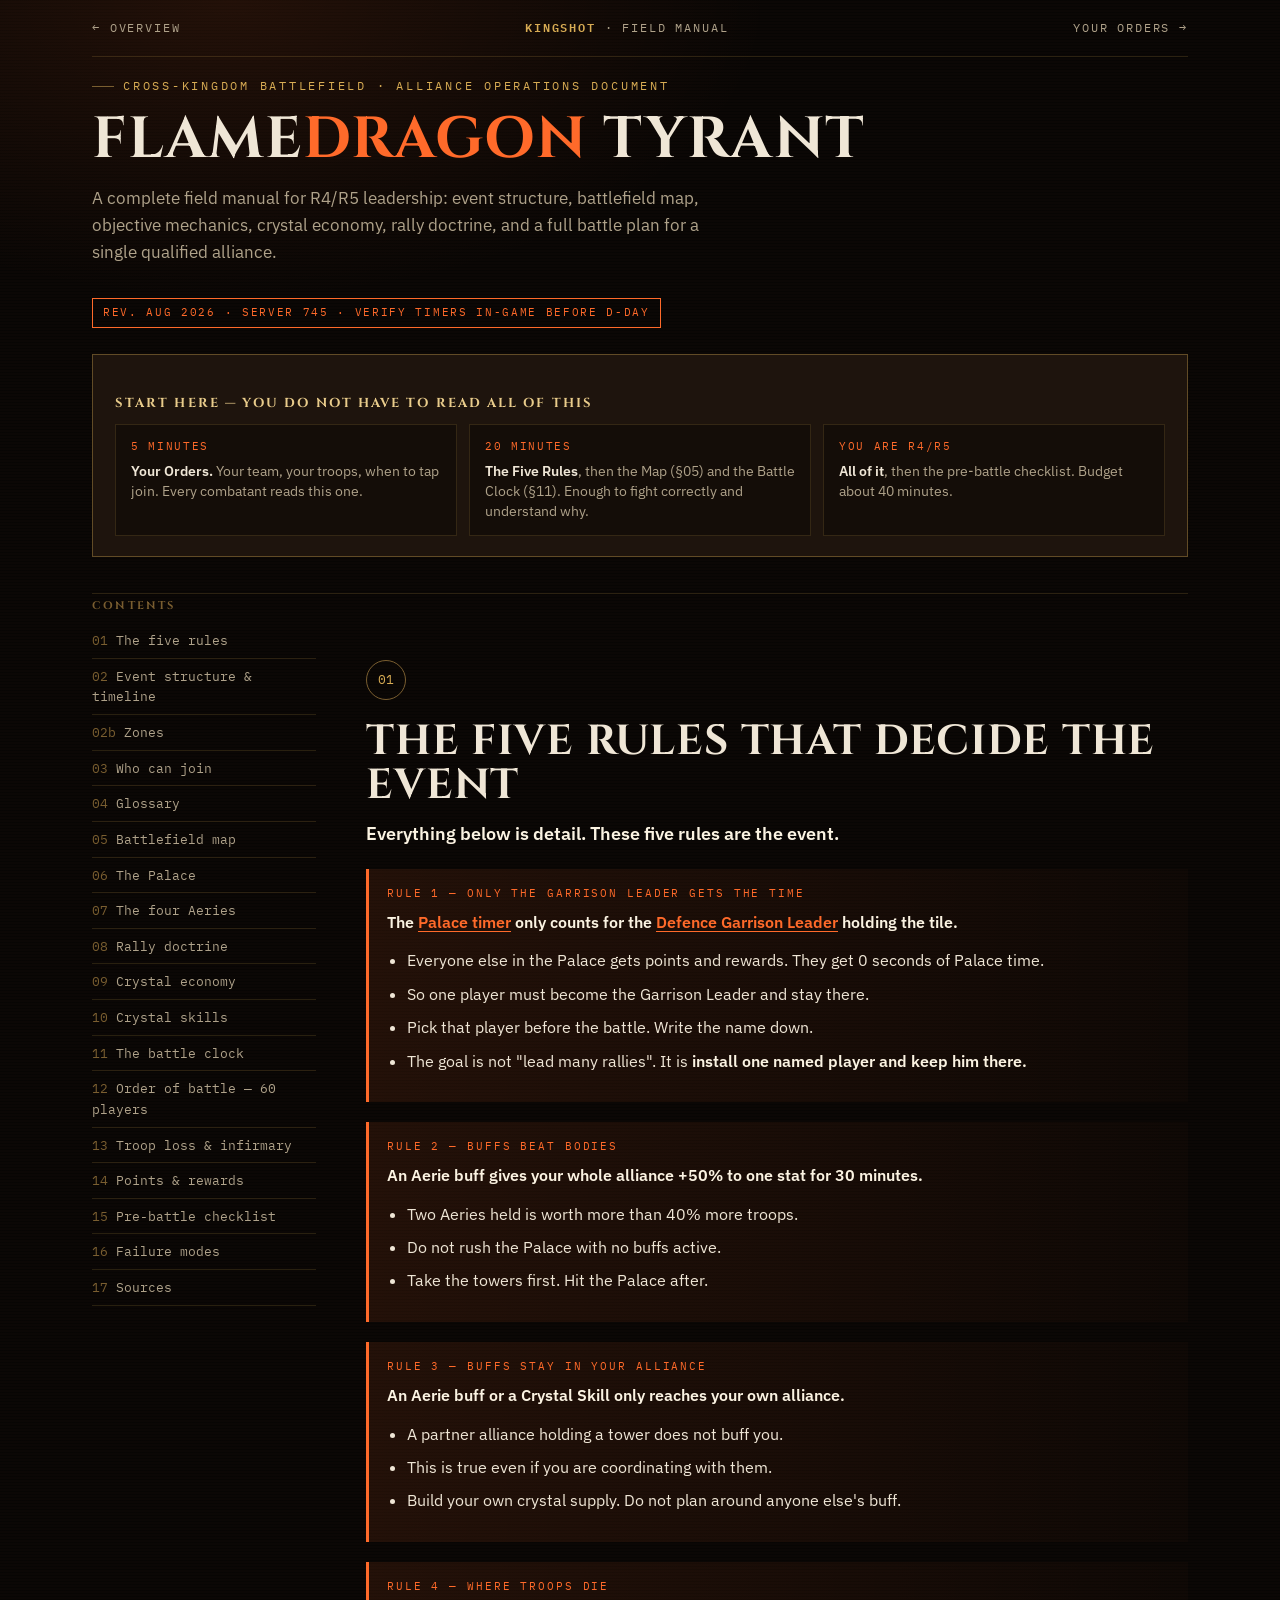
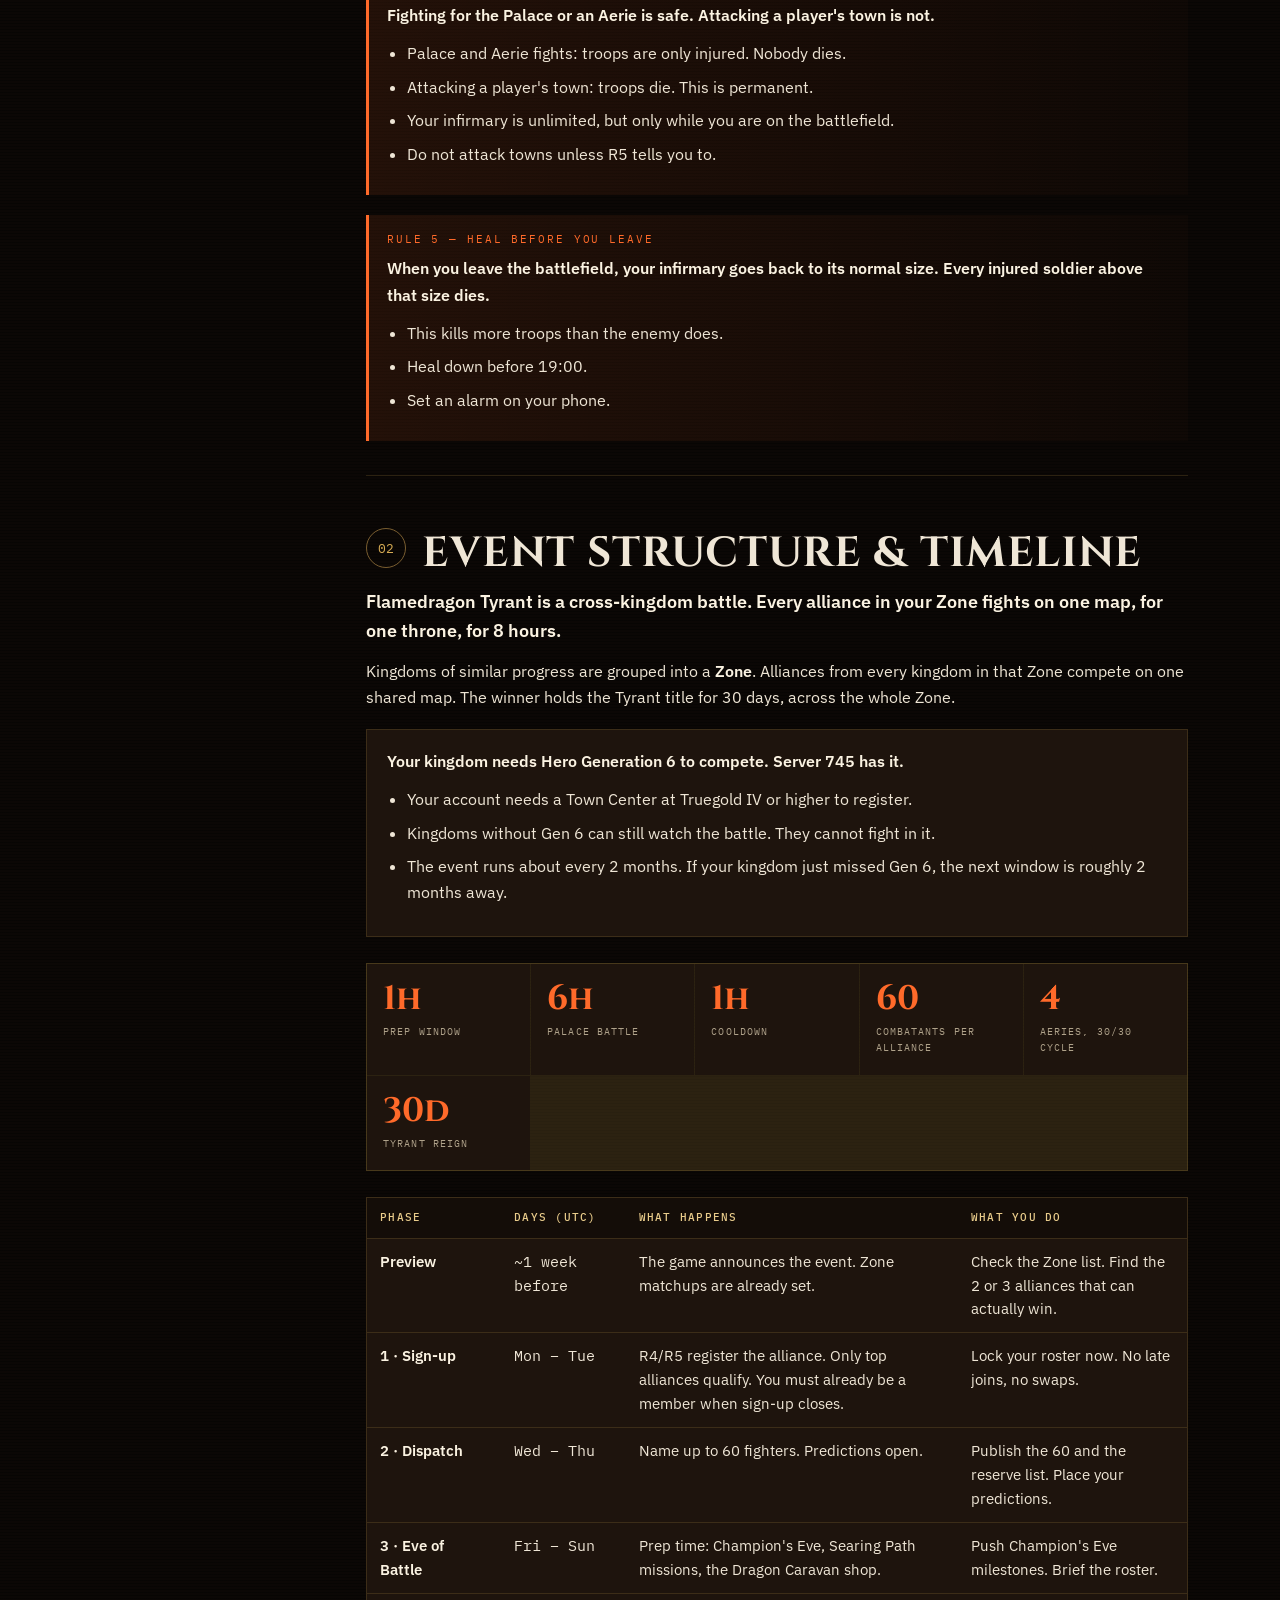
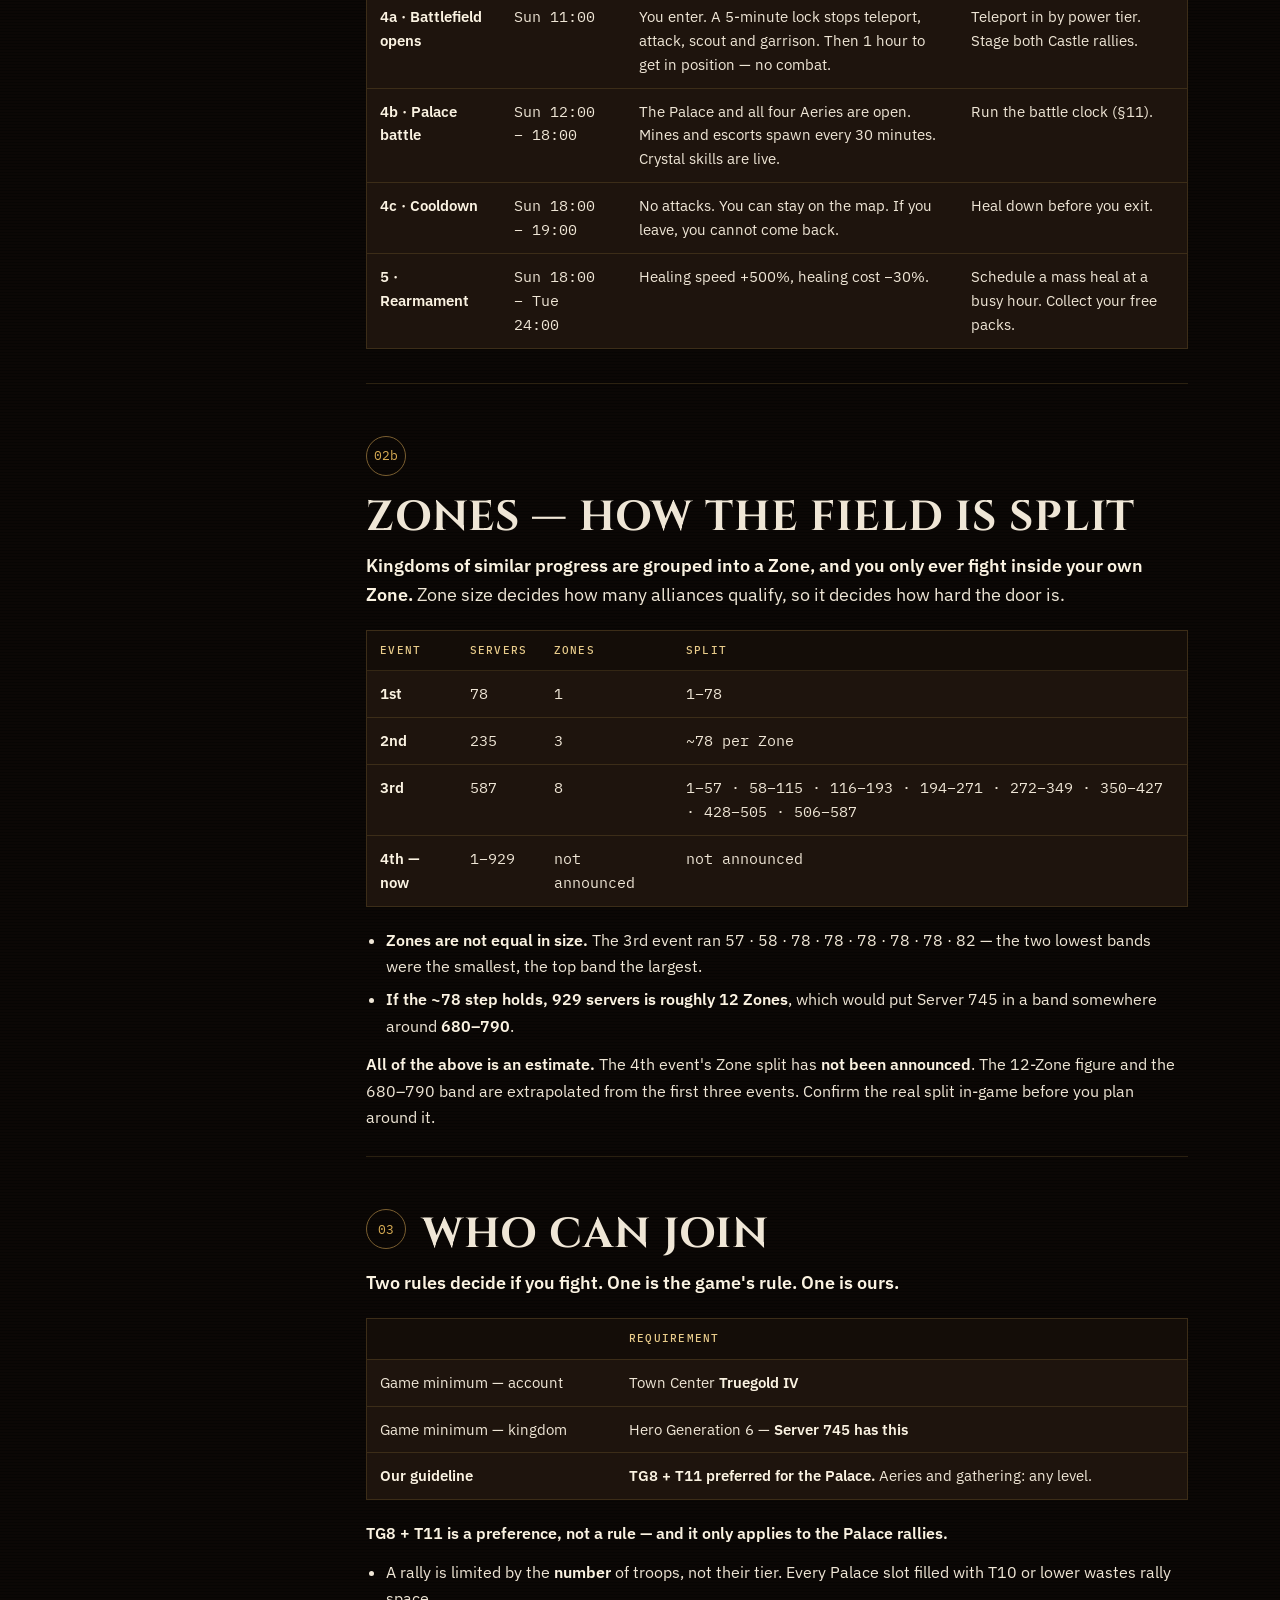
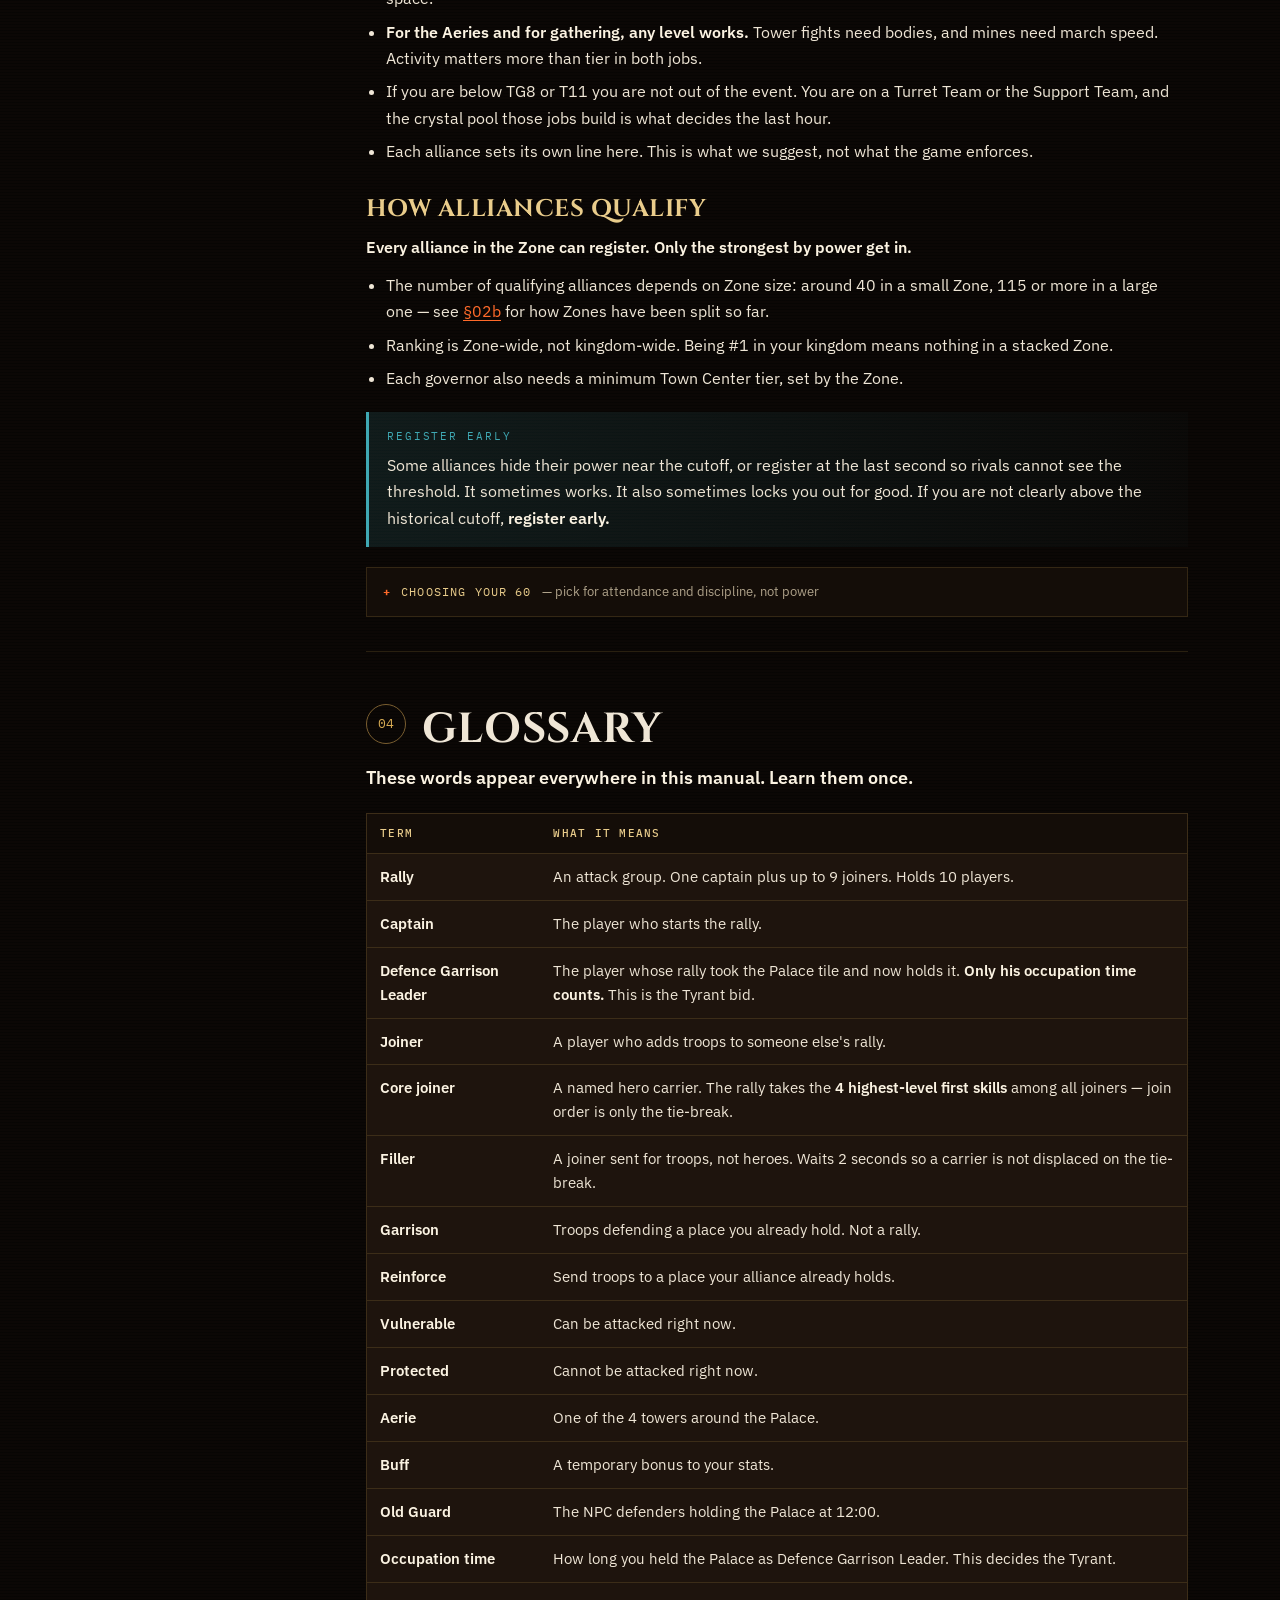
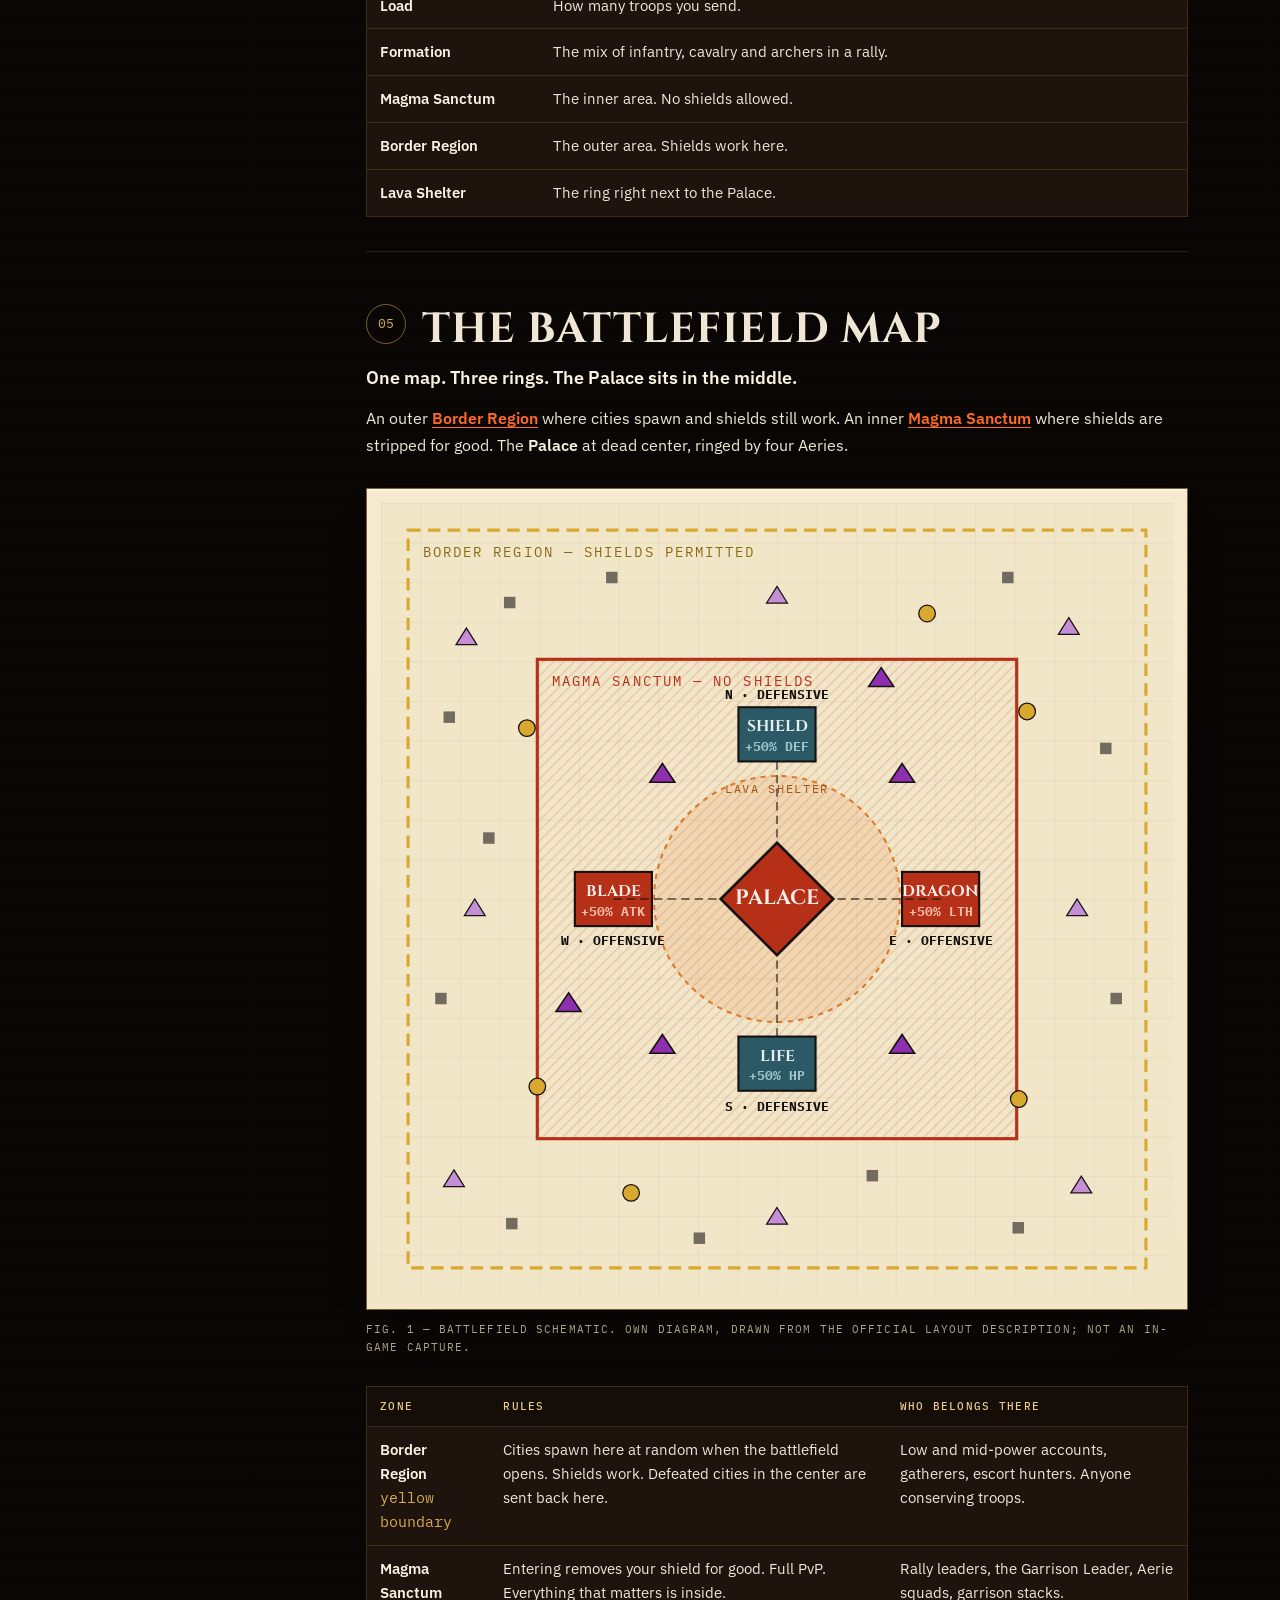
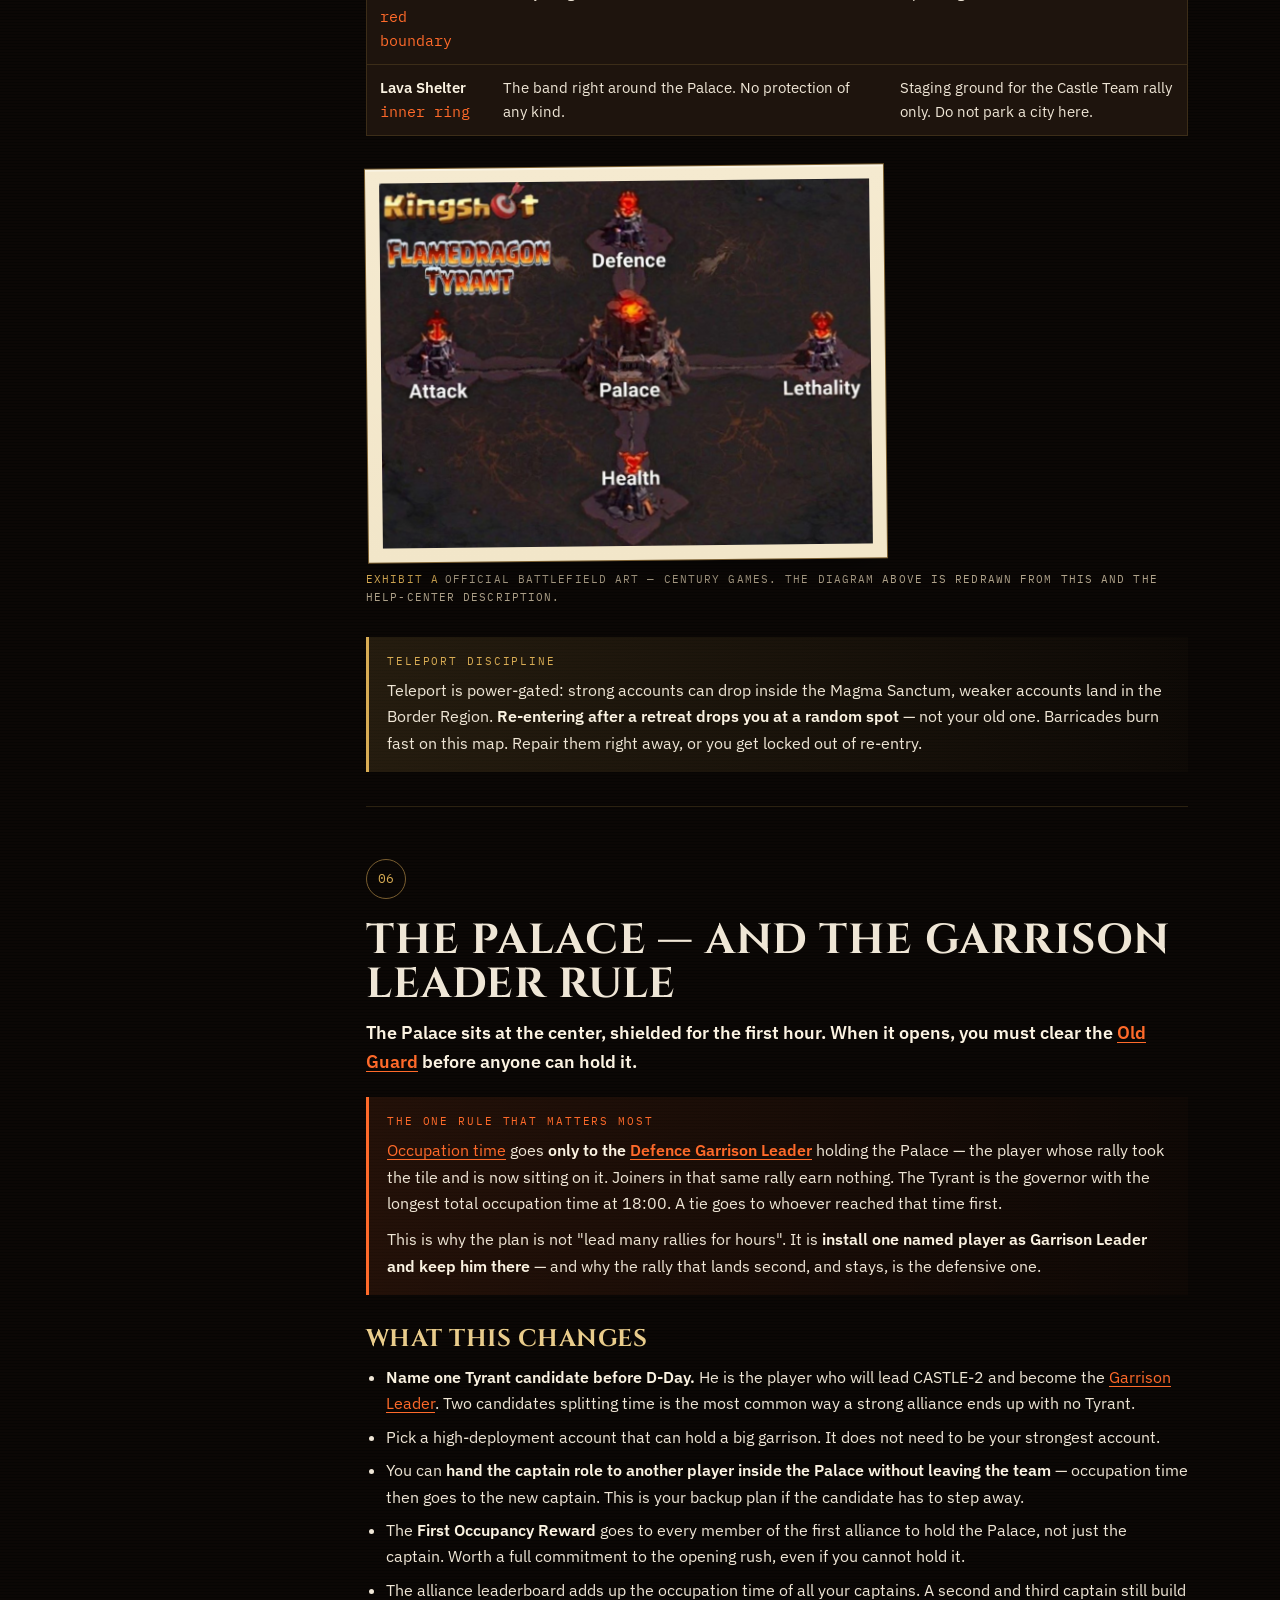
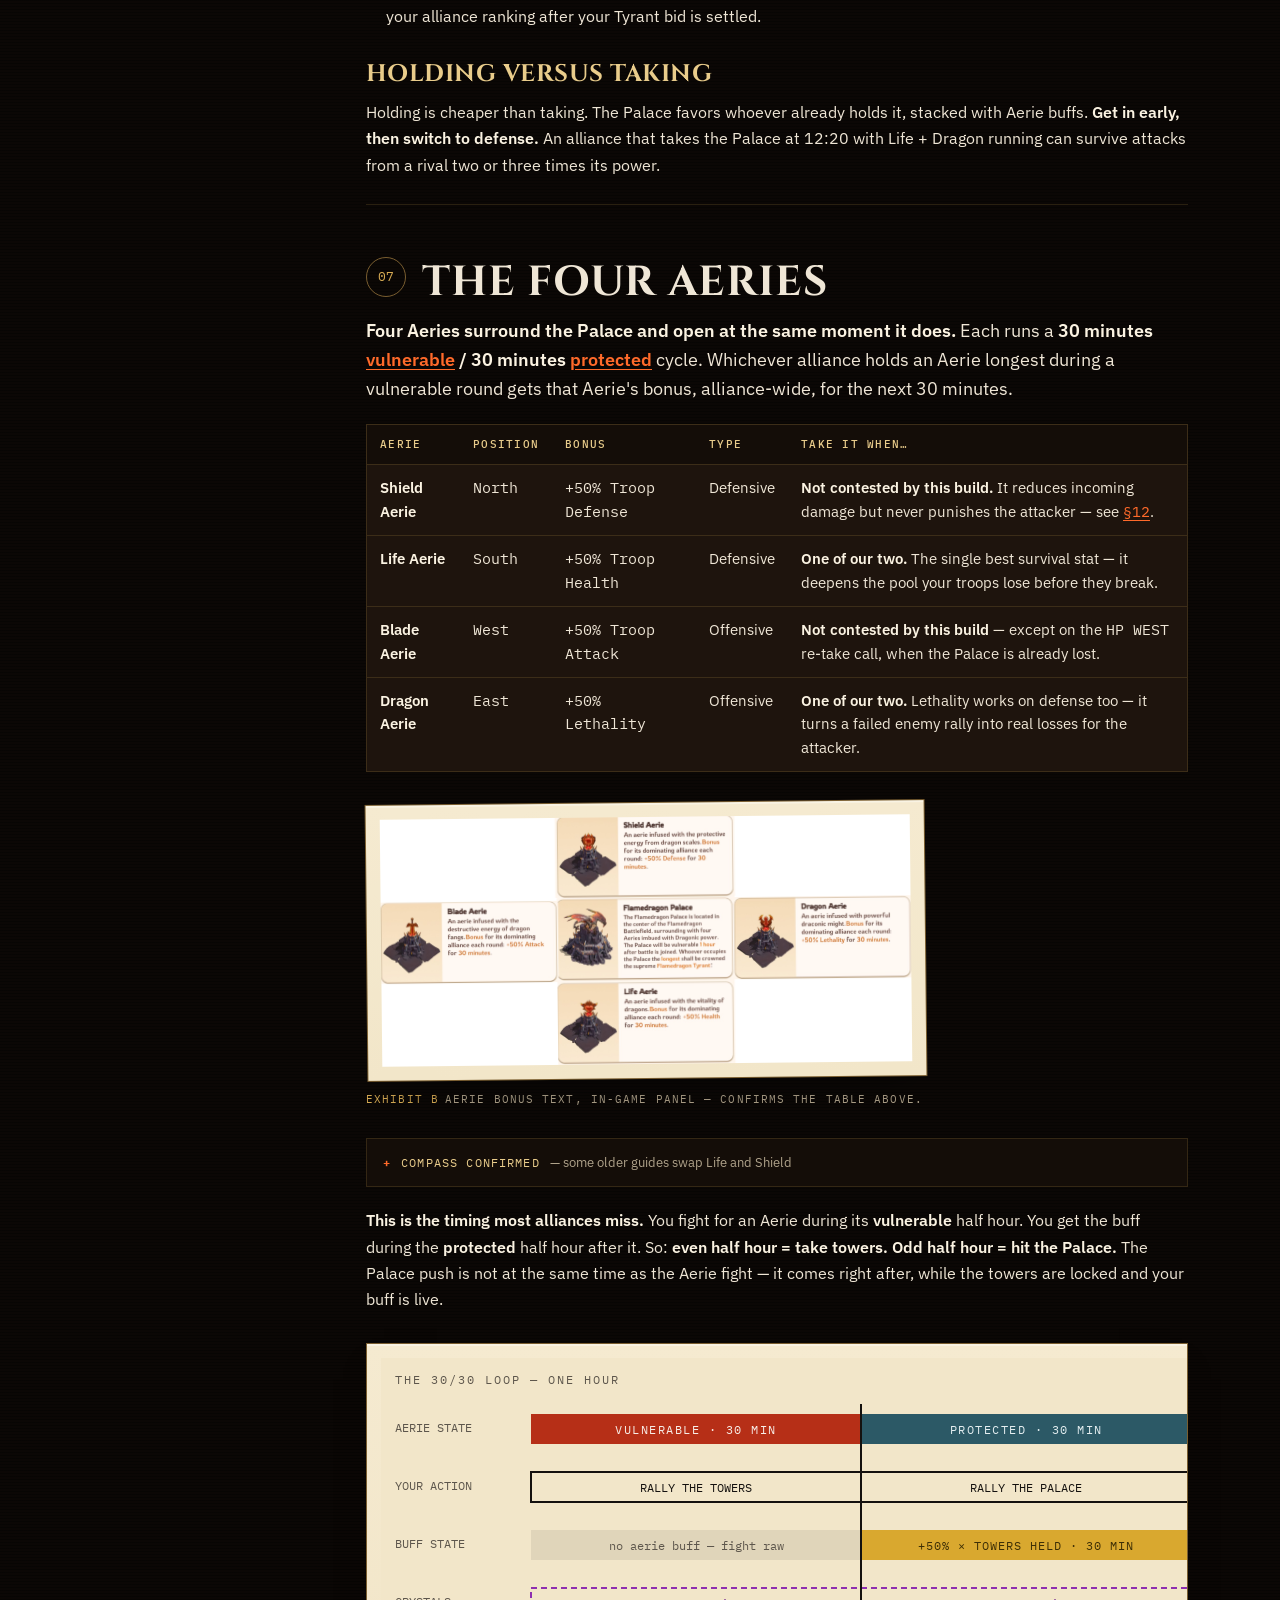
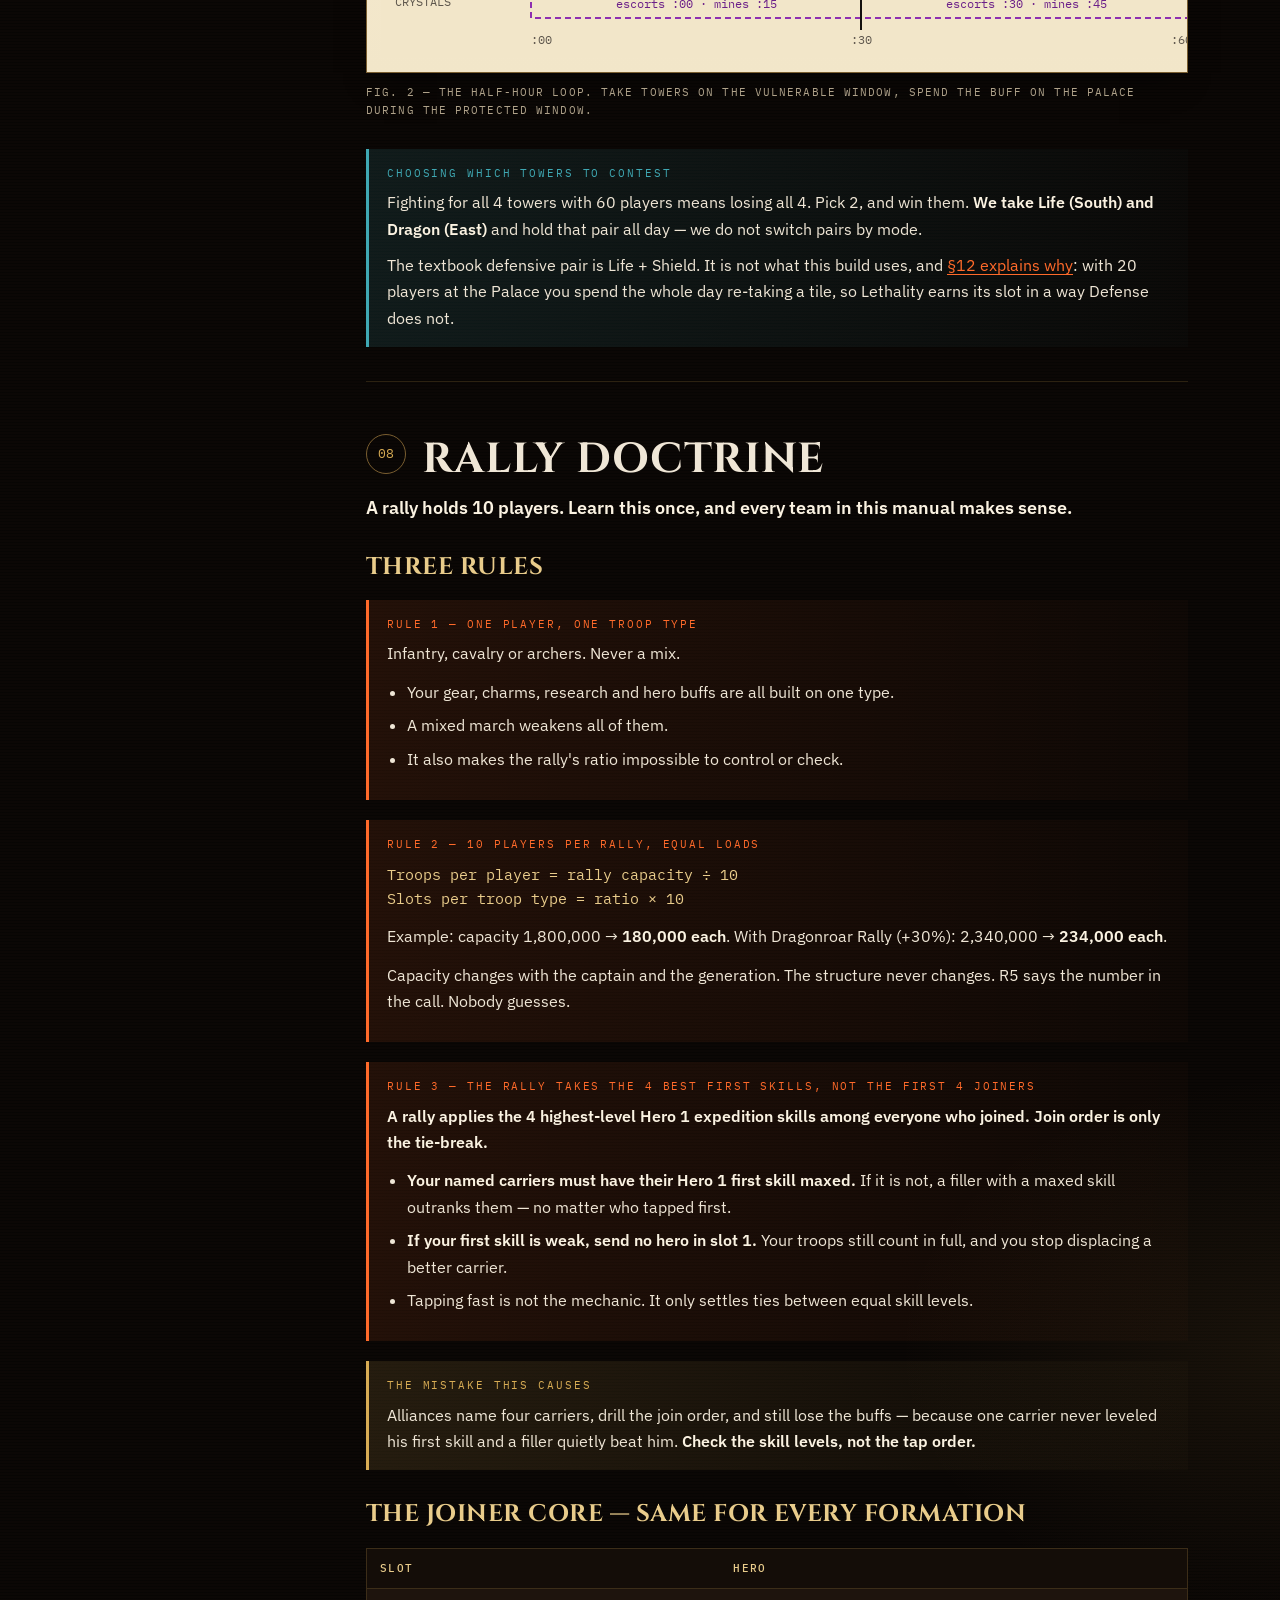
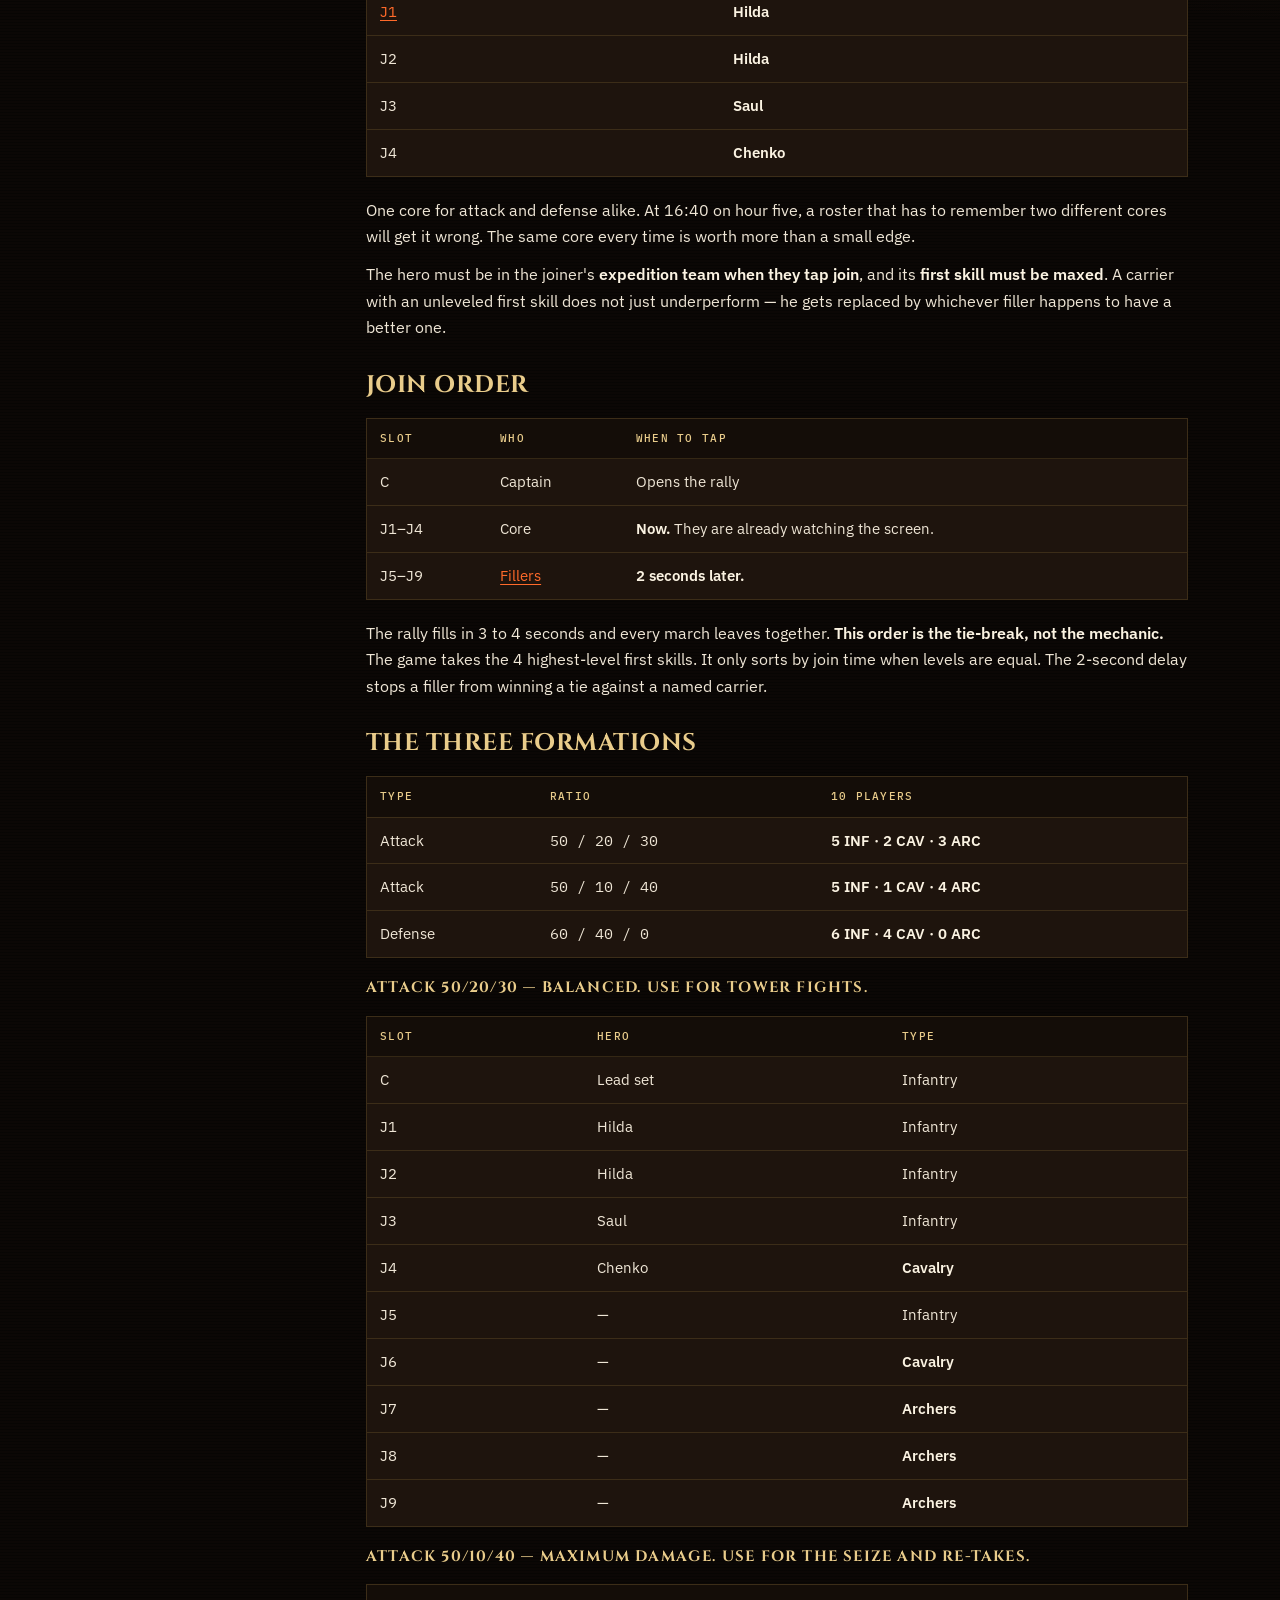
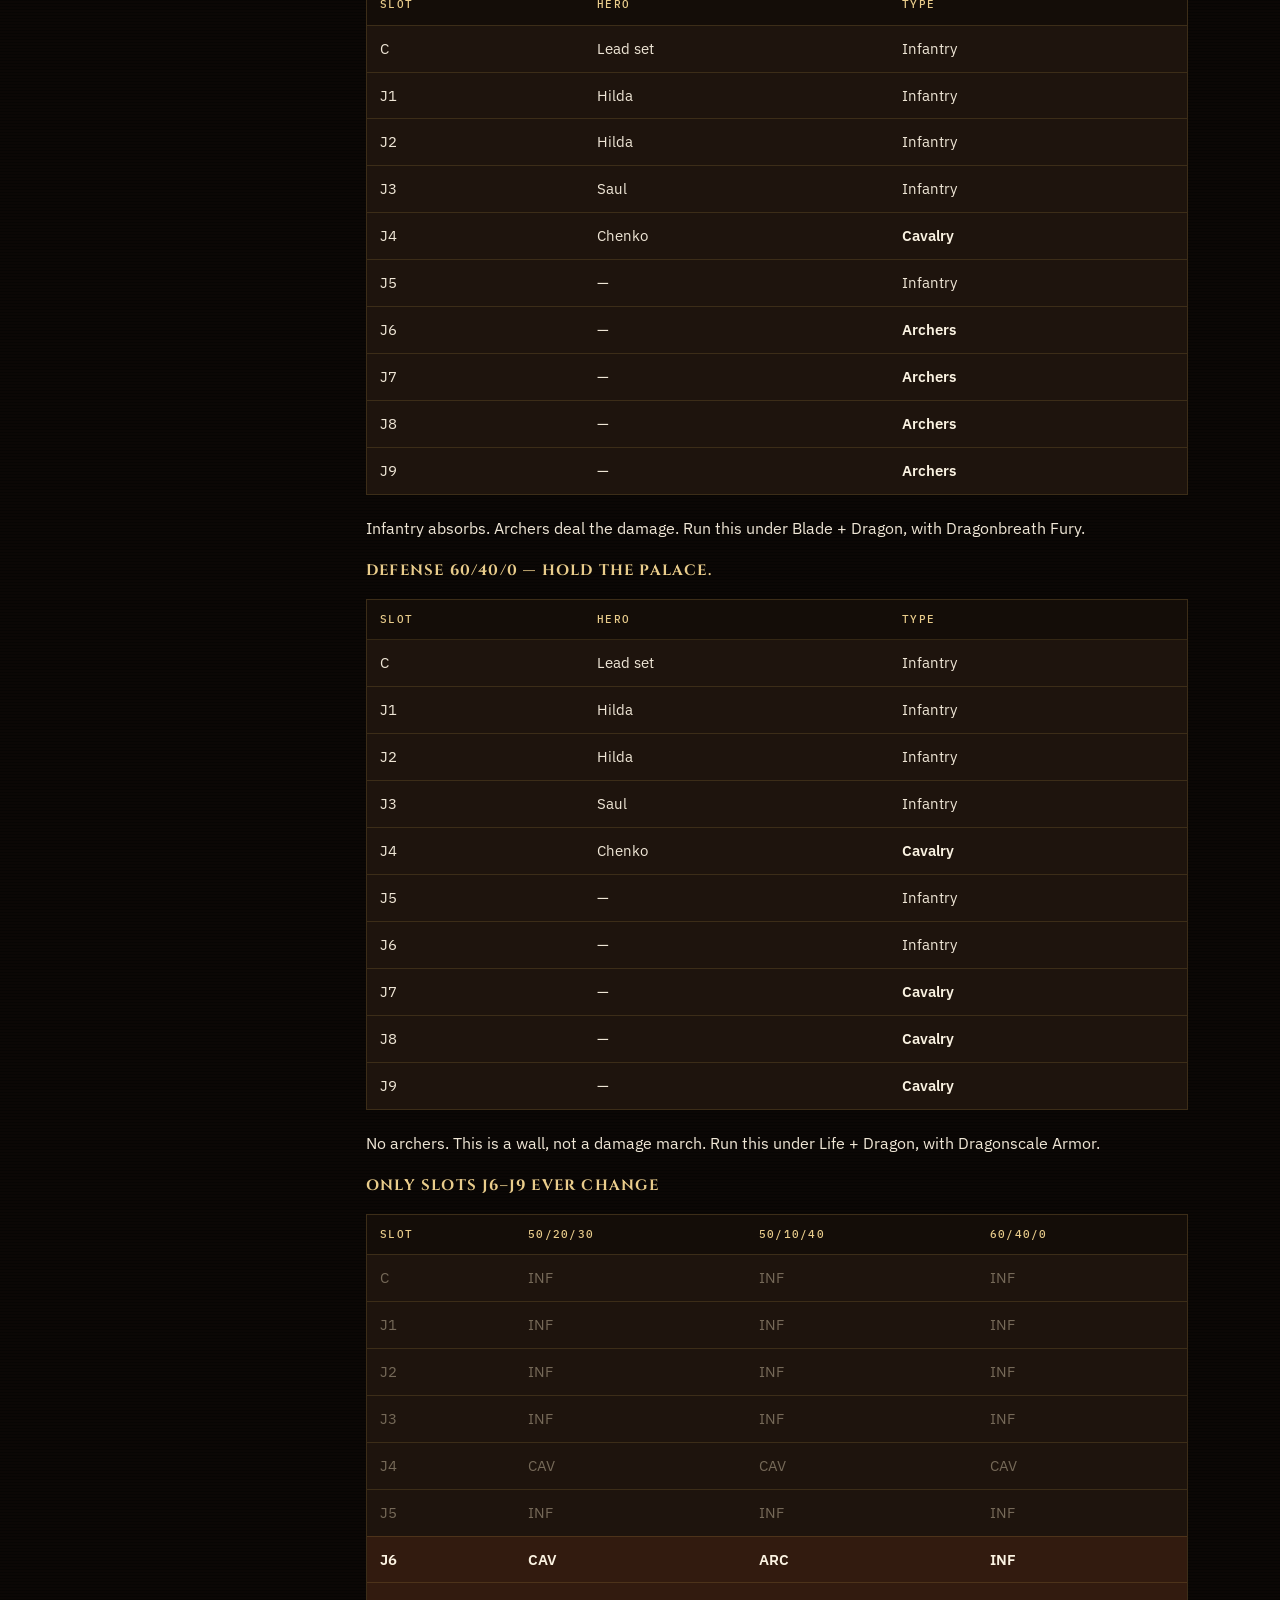
==== commit 029518c8: "Lighten the manual, add crystal skill screenshots, sync the deck Readability pass on the site: - Sta" ====
--- a/manual.html
+++ b/manual.html
@@ -11,6 +11,7 @@
 <link rel="stylesheet" href="styles.css">
 </head>
 <body>
+<div class="progress" id="progress" aria-hidden="true"></div>
 <div class="wrap">
 
   <div class="topbar">
@@ -24,6 +25,24 @@
     <h1 style="font-size:clamp(34px,6vw,58px);margin-top:14px">Flame<span style="color:var(--ember)">dragon</span> Tyrant</h1>
     <p class="sub" style="max-width:64ch;font-size:16.5px;color:var(--ash-dim);margin-top:14px">A complete field manual for R4/R5 leadership: event structure, battlefield map, objective mechanics, crystal economy, rally doctrine, and a full battle plan for a single qualified alliance.</p>
     <div class="stamp">Rev. Aug 2026 · Server 745 · verify timers in-game before D-Day</div>
+
+    <div class="start-here">
+      <h4>Start here — you do not have to read all of this</h4>
+      <div class="paths">
+        <a class="path" href="roster.html">
+          <span class="t">5 minutes</span>
+          <span class="d"><strong>Your Orders.</strong> Your team, your troops, when to tap join. Every combatant reads this one.</span>
+        </a>
+        <a class="path" href="#s1">
+          <span class="t">20 minutes</span>
+          <span class="d"><strong>The Five Rules</strong>, then the Map (§05) and the Battle Clock (§11). Enough to fight correctly and understand why.</span>
+        </a>
+        <a class="path" href="#s15">
+          <span class="t">You are R4/R5</span>
+          <span class="d"><strong>All of it</strong>, then the pre-battle checklist. Budget about 40 minutes.</span>
+        </a>
+      </div>
+    </div>
   </header>
 
   <div class="manual-layout">
@@ -158,17 +177,17 @@
       </div>
 
       <div class="tw">
-      <table>
+      <table class="stack">
         <thead><tr><th>Phase</th><th class="mono">Days (UTC)</th><th>What happens</th><th>What you do</th></tr></thead>
         <tbody>
-          <tr><td><strong>Preview</strong></td><td class="mono">~1 week before</td><td>The game announces the event. Zone matchups are already set.</td><td>Check the Zone list. Find the 2 or 3 alliances that can actually win.</td></tr>
-          <tr><td><strong>1 · Sign-up</strong></td><td class="mono">Mon – Tue</td><td>R4/R5 register the alliance. Only top alliances qualify. You must already be a member when sign-up closes.</td><td>Lock your roster now. No late joins, no swaps.</td></tr>
-          <tr><td><strong>2 · Dispatch</strong></td><td class="mono">Wed – Thu</td><td>Name up to 60 fighters. Predictions open.</td><td>Publish the 60 and the reserve list. Place your predictions.</td></tr>
-          <tr><td><strong>3 · Eve of Battle</strong></td><td class="mono">Fri – Sun</td><td>Prep time: Champion's Eve, Searing Path missions, the Dragon Caravan shop.</td><td>Push Champion's Eve milestones. Brief the roster.</td></tr>
-          <tr><td><strong>4a · Battlefield opens</strong></td><td class="mono">Sun 11:00</td><td>You enter. A 5-minute lock stops teleport, attack, scout and garrison. Then 1 hour to get in position — no combat.</td><td>Teleport in by power tier. Stage both Castle rallies.</td></tr>
-          <tr><td><strong>4b · Palace battle</strong></td><td class="mono">Sun 12:00 – 18:00</td><td>The Palace and all four Aeries are open. Mines and escorts spawn every 30 minutes. Crystal skills are live.</td><td>Run the battle clock (§11).</td></tr>
-          <tr><td><strong>4c · Cooldown</strong></td><td class="mono">Sun 18:00 – 19:00</td><td>No attacks. You can stay on the map. If you leave, you cannot come back.</td><td>Heal down before you exit.</td></tr>
-          <tr><td><strong>5 · Rearmament</strong></td><td class="mono">Sun 18:00 – Tue 24:00</td><td>Healing speed +500%, healing cost −30%.</td><td>Schedule a mass heal at a busy hour. Collect your free packs.</td></tr>
+          <tr><td data-l="Phase"><strong>Preview</strong></td><td class="mono" data-l="Days (UTC)">~1 week before</td><td data-l="What happens">The game announces the event. Zone matchups are already set.</td><td data-l="What you do">Check the Zone list. Find the 2 or 3 alliances that can actually win.</td></tr>
+          <tr><td data-l="Phase"><strong>1 · Sign-up</strong></td><td class="mono" data-l="Days (UTC)">Mon – Tue</td><td data-l="What happens">R4/R5 register the alliance. Only top alliances qualify. You must already be a member when sign-up closes.</td><td data-l="What you do">Lock your roster now. No late joins, no swaps.</td></tr>
+          <tr><td data-l="Phase"><strong>2 · Dispatch</strong></td><td class="mono" data-l="Days (UTC)">Wed – Thu</td><td data-l="What happens">Name up to 60 fighters. Predictions open.</td><td data-l="What you do">Publish the 60 and the reserve list. Place your predictions.</td></tr>
+          <tr><td data-l="Phase"><strong>3 · Eve of Battle</strong></td><td class="mono" data-l="Days (UTC)">Fri – Sun</td><td data-l="What happens">Prep time: Champion's Eve, Searing Path missions, the Dragon Caravan shop.</td><td data-l="What you do">Push Champion's Eve milestones. Brief the roster.</td></tr>
+          <tr><td data-l="Phase"><strong>4a · Battlefield opens</strong></td><td class="mono" data-l="Days (UTC)">Sun 11:00</td><td data-l="What happens">You enter. A 5-minute lock stops teleport, attack, scout and garrison. Then 1 hour to get in position — no combat.</td><td data-l="What you do">Teleport in by power tier. Stage both Castle rallies.</td></tr>
+          <tr><td data-l="Phase"><strong>4b · Palace battle</strong></td><td class="mono" data-l="Days (UTC)">Sun 12:00 – 18:00</td><td data-l="What happens">The Palace and all four Aeries are open. Mines and escorts spawn every 30 minutes. Crystal skills are live.</td><td data-l="What you do">Run the battle clock (§11).</td></tr>
+          <tr><td data-l="Phase"><strong>4c · Cooldown</strong></td><td class="mono" data-l="Days (UTC)">Sun 18:00 – 19:00</td><td data-l="What happens">No attacks. You can stay on the map. If you leave, you cannot come back.</td><td data-l="What you do">Heal down before you exit.</td></tr>
+          <tr><td data-l="Phase"><strong>5 · Rearmament</strong></td><td class="mono" data-l="Days (UTC)">Sun 18:00 – Tue 24:00</td><td data-l="What happens">Healing speed +500%, healing cost −30%.</td><td data-l="What you do">Schedule a mass heal at a busy hour. Collect your free packs.</td></tr>
         </tbody>
       </table>
       </div>
@@ -180,13 +199,13 @@
       <p class="lede"><strong>Kingdoms of similar progress are grouped into a Zone, and you only ever fight inside your own Zone.</strong> Zone size decides how many alliances qualify, so it decides how hard the door is.</p>
 
       <div class="tw">
-      <table>
+      <table class="stack">
         <thead><tr><th>Event</th><th class="mono">Servers</th><th class="mono">Zones</th><th>Split</th></tr></thead>
         <tbody>
-          <tr><td><strong>1st</strong></td><td class="mono">78</td><td class="mono">1</td><td class="mono">1–78</td></tr>
-          <tr><td><strong>2nd</strong></td><td class="mono">235</td><td class="mono">3</td><td class="mono">~78 per Zone</td></tr>
-          <tr><td><strong>3rd</strong></td><td class="mono">587</td><td class="mono">8</td><td class="mono">1–57 · 58–115 · 116–193 · 194–271 · 272–349 · 350–427 · 428–505 · 506–587</td></tr>
-          <tr><td><strong>4th — now</strong></td><td class="mono">1–929</td><td class="mono">not announced</td><td class="mono">not announced</td></tr>
+          <tr><td data-l="Event"><strong>1st</strong></td><td class="mono" data-l="Servers">78</td><td class="mono" data-l="Zones">1</td><td class="mono" data-l="Split">1–78</td></tr>
+          <tr><td data-l="Event"><strong>2nd</strong></td><td class="mono" data-l="Servers">235</td><td class="mono" data-l="Zones">3</td><td class="mono" data-l="Split">~78 per Zone</td></tr>
+          <tr><td data-l="Event"><strong>3rd</strong></td><td class="mono" data-l="Servers">587</td><td class="mono" data-l="Zones">8</td><td class="mono" data-l="Split">1–57 · 58–115 · 116–193 · 194–271 · 272–349 · 350–427 · 428–505 · 506–587</td></tr>
+          <tr><td data-l="Event"><strong>4th — now</strong></td><td class="mono" data-l="Servers">1–929</td><td class="mono" data-l="Zones">not announced</td><td class="mono" data-l="Split">not announced</td></tr>
         </tbody>
       </table>
       </div>
@@ -196,10 +215,7 @@
         <li><strong>If the ~78 step holds, 929 servers is roughly 12 Zones</strong>, which would put Server 745 in a band somewhere around <strong>680–790</strong>.</li>
       </ul>
 
-      <div class="warn">
-        <span class="tag">All of the above is an estimate</span>
-        The 4th event's Zone split has <strong>not been announced</strong>. The 12-Zone figure and the 680–790 band are extrapolated from the first three events. Confirm the real split in-game before you plan around it.
-      </div>
+      <p><strong>All of the above is an estimate.</strong> The 4th event's Zone split has <strong>not been announced</strong>. The 12-Zone figure and the 680–790 band are extrapolated from the first three events. Confirm the real split in-game before you plan around it.</p>
     </section>
 
     <!-- ================= 3 ================= -->
@@ -208,12 +224,12 @@
       <p class="lede"><strong>Two rules decide if you fight. One is the game's rule. One is ours.</strong></p>
 
       <div class="tw">
-      <table>
+      <table class="stack">
         <thead><tr><th></th><th>Requirement</th></tr></thead>
         <tbody>
-          <tr><td>Game minimum — account</td><td>Town Center <strong>Truegold IV</strong></td></tr>
-          <tr><td>Game minimum — kingdom</td><td>Hero Generation 6 — <strong>Server 745 has this</strong></td></tr>
-          <tr><td><strong>Our guideline</strong></td><td><strong>TG8 + T11 preferred for the Palace.</strong> Aeries and gathering: any level.</td></tr>
+          <tr><td data-l="">Game minimum — account</td><td data-l="Requirement">Town Center <strong>Truegold IV</strong></td></tr>
+          <tr><td data-l="">Game minimum — kingdom</td><td data-l="Requirement">Hero Generation 6 — <strong>Server 745 has this</strong></td></tr>
+          <tr><td data-l=""><strong>Our guideline</strong></td><td data-l="Requirement"><strong>TG8 + T11 preferred for the Palace.</strong> Aeries and gathering: any level.</td></tr>
         </tbody>
       </table>
       </div>
@@ -239,21 +255,25 @@
         Some alliances hide their power near the cutoff, or register at the last second so rivals cannot see the threshold. It sometimes works. It also sometimes locks you out for good. If you are not clearly above the historical cutoff, <strong>register early.</strong>
       </div>
 
-      <h3>Choosing your 60</h3>
+      <details class="more">
+        <summary>Choosing your 60 <span class="why">— pick for attendance and discipline, not power</span></summary>
+        <div class="inner">
       <p><strong>60 is the maximum. Picking the right 60 is harder than it sounds.</strong> A roster built only from the power leaderboard loses to a roster built from who actually shows up.</p>
       <div class="tw">
-      <table>
+      <table class="stack">
         <thead><tr><th>Filter</th><th>Rule</th><th>Why</th></tr></thead>
         <tbody>
-          <tr><td>Attendance</td><td>Confirmed present for the full 12:00–18:00 block</td><td>A strong player who leaves early helps less than an average player who stays.</td></tr>
-          <tr><td>Healing stock</td><td>Enough to heal your army twice</td><td>Injured troops that stay unhealed are troops out of the fight.</td></tr>
-          <tr><td>Rally capacity</td><td>6–8 players who can lead a rally</td><td>You need backup captains for the Aeries. The throne captain never leaves the queue.</td></tr>
-          <tr><td>Discipline</td><td>Will not hit towns without a call</td><td>One undisciplined player can burn a third of your healing budget.</td></tr>
-          <tr><td>March speed</td><td>3–5 fast accounts for mines and escorts</td><td>Crystals go to whoever arrives first, not whoever is strongest.</td></tr>
+          <tr><td data-l="Filter">Attendance</td><td data-l="Rule">Confirmed present for the full 12:00–18:00 block</td><td data-l="Why">A strong player who leaves early helps less than an average player who stays.</td></tr>
+          <tr><td data-l="Filter">Healing stock</td><td data-l="Rule">Enough to heal your army twice</td><td data-l="Why">Injured troops that stay unhealed are troops out of the fight.</td></tr>
+          <tr><td data-l="Filter">Rally capacity</td><td data-l="Rule">6–8 players who can lead a rally</td><td data-l="Why">You need backup captains for the Aeries. The Garrison Leader never leaves the tile.</td></tr>
+          <tr><td data-l="Filter">Discipline</td><td data-l="Rule">Will not hit towns without a call</td><td data-l="Why">One undisciplined player can burn a third of your healing budget.</td></tr>
+          <tr><td data-l="Filter">March speed</td><td data-l="Rule">3–5 fast accounts for mines and escorts</td><td data-l="Why">Crystals go to whoever arrives first, not whoever is strongest.</td></tr>
         </tbody>
       </table>
       </div>
       <p>Note: a player may leave the alliance after dispatch closes and still take part, <strong>as long as they rejoin before the battle phase ends.</strong> Useful for an emergency fix. Risky as a plan.</p>
+        </div>
+      </details>
     </section>
 
     <!-- ================= 4 — GLOSSARY ================= -->
@@ -262,28 +282,28 @@
       <p class="lede"><strong>These words appear everywhere in this manual. Learn them once.</strong></p>
 
       <div class="tw">
-      <table>
+      <table class="stack">
         <thead><tr><th>Term</th><th>What it means</th></tr></thead>
         <tbody>
-          <tr id="g-rally"><td><strong>Rally</strong></td><td>An attack group. One captain plus up to 9 joiners. Holds 10 players.</td></tr>
-          <tr id="g-captain"><td><strong>Captain</strong></td><td>The player who starts the rally.</td></tr>
-          <tr id="g-garrison-leader"><td><strong>Defence Garrison Leader</strong></td><td>The player whose rally took the Palace tile and now holds it. <strong>Only his occupation time counts.</strong> This is the Tyrant bid.</td></tr>
-          <tr id="g-joiner"><td><strong>Joiner</strong></td><td>A player who adds troops to someone else's rally.</td></tr>
-          <tr id="g-core"><td><strong>Core joiner</strong></td><td>A named hero carrier. The rally takes the <strong>4 highest-level first skills</strong> among all joiners — join order is only the tie-break.</td></tr>
-          <tr id="g-filler"><td><strong>Filler</strong></td><td>A joiner sent for troops, not heroes. Waits 2 seconds so a carrier is not displaced on the tie-break.</td></tr>
-          <tr id="g-garrison"><td><strong>Garrison</strong></td><td>Troops defending a place you already hold. Not a rally.</td></tr>
-          <tr id="g-reinforce"><td><strong>Reinforce</strong></td><td>Send troops to a place your alliance already holds.</td></tr>
-          <tr id="g-vulnerable"><td><strong>Vulnerable</strong></td><td>Can be attacked right now.</td></tr>
-          <tr id="g-protected"><td><strong>Protected</strong></td><td>Cannot be attacked right now.</td></tr>
-          <tr id="g-aerie"><td><strong>Aerie</strong></td><td>One of the 4 towers around the Palace.</td></tr>
-          <tr id="g-buff"><td><strong>Buff</strong></td><td>A temporary bonus to your stats.</td></tr>
-          <tr id="g-oldguard"><td><strong>Old Guard</strong></td><td>The NPC defenders holding the Palace at 12:00.</td></tr>
-          <tr id="g-occupation"><td><strong>Occupation time</strong></td><td>How long you held the Palace as Defence Garrison Leader. This decides the Tyrant.</td></tr>
-          <tr id="g-load"><td><strong>Load</strong></td><td>How many troops you send.</td></tr>
-          <tr id="g-formation"><td><strong>Formation</strong></td><td>The mix of infantry, cavalry and archers in a rally.</td></tr>
-          <tr id="g-sanctum"><td><strong>Magma Sanctum</strong></td><td>The inner area. No shields allowed.</td></tr>
-          <tr id="g-border"><td><strong>Border Region</strong></td><td>The outer area. Shields work here.</td></tr>
-          <tr id="g-shelter"><td><strong>Lava Shelter</strong></td><td>The ring right next to the Palace.</td></tr>
+          <tr id="g-rally"><td data-l="Term"><strong>Rally</strong></td><td data-l="What it means">An attack group. One captain plus up to 9 joiners. Holds 10 players.</td></tr>
+          <tr id="g-captain"><td data-l="Term"><strong>Captain</strong></td><td data-l="What it means">The player who starts the rally.</td></tr>
+          <tr id="g-garrison-leader"><td data-l="Term"><strong>Defence Garrison Leader</strong></td><td data-l="What it means">The player whose rally took the Palace tile and now holds it. <strong>Only his occupation time counts.</strong> This is the Tyrant bid.</td></tr>
+          <tr id="g-joiner"><td data-l="Term"><strong>Joiner</strong></td><td data-l="What it means">A player who adds troops to someone else's rally.</td></tr>
+          <tr id="g-core"><td data-l="Term"><strong>Core joiner</strong></td><td data-l="What it means">A named hero carrier. The rally takes the <strong>4 highest-level first skills</strong> among all joiners — join order is only the tie-break.</td></tr>
+          <tr id="g-filler"><td data-l="Term"><strong>Filler</strong></td><td data-l="What it means">A joiner sent for troops, not heroes. Waits 2 seconds so a carrier is not displaced on the tie-break.</td></tr>
+          <tr id="g-garrison"><td data-l="Term"><strong>Garrison</strong></td><td data-l="What it means">Troops defending a place you already hold. Not a rally.</td></tr>
+          <tr id="g-reinforce"><td data-l="Term"><strong>Reinforce</strong></td><td data-l="What it means">Send troops to a place your alliance already holds.</td></tr>
+          <tr id="g-vulnerable"><td data-l="Term"><strong>Vulnerable</strong></td><td data-l="What it means">Can be attacked right now.</td></tr>
+          <tr id="g-protected"><td data-l="Term"><strong>Protected</strong></td><td data-l="What it means">Cannot be attacked right now.</td></tr>
+          <tr id="g-aerie"><td data-l="Term"><strong>Aerie</strong></td><td data-l="What it means">One of the 4 towers around the Palace.</td></tr>
+          <tr id="g-buff"><td data-l="Term"><strong>Buff</strong></td><td data-l="What it means">A temporary bonus to your stats.</td></tr>
+          <tr id="g-oldguard"><td data-l="Term"><strong>Old Guard</strong></td><td data-l="What it means">The NPC defenders holding the Palace at 12:00.</td></tr>
+          <tr id="g-occupation"><td data-l="Term"><strong>Occupation time</strong></td><td data-l="What it means">How long you held the Palace as Defence Garrison Leader. This decides the Tyrant.</td></tr>
+          <tr id="g-load"><td data-l="Term"><strong>Load</strong></td><td data-l="What it means">How many troops you send.</td></tr>
+          <tr id="g-formation"><td data-l="Term"><strong>Formation</strong></td><td data-l="What it means">The mix of infantry, cavalry and archers in a rally.</td></tr>
+          <tr id="g-sanctum"><td data-l="Term"><strong>Magma Sanctum</strong></td><td data-l="What it means">The inner area. No shields allowed.</td></tr>
+          <tr id="g-border"><td data-l="Term"><strong>Border Region</strong></td><td data-l="What it means">The outer area. Shields work here.</td></tr>
+          <tr id="g-shelter"><td data-l="Term"><strong>Lava Shelter</strong></td><td data-l="What it means">The ring right next to the Palace.</td></tr>
         </tbody>
       </table>
       </div>
@@ -390,12 +410,12 @@
       </figure>
 
       <div class="tw">
-      <table>
+      <table class="stack">
         <thead><tr><th>Zone</th><th>Rules</th><th>Who belongs there</th></tr></thead>
         <tbody>
-          <tr><td><strong>Border Region</strong><br><span class="mono" style="color:var(--gold)">yellow boundary</span></td><td>Cities spawn here at random when the battlefield opens. Shields work. Defeated cities in the center are sent back here.</td><td>Low and mid-power accounts, gatherers, escort hunters. Anyone conserving troops.</td></tr>
-          <tr><td><strong>Magma Sanctum</strong><br><span class="mono" style="color:var(--ember)">red boundary</span></td><td>Entering removes your shield for good. Full PvP. Everything that matters is inside.</td><td>Rally leaders, the throne candidate, Aerie squads, garrison stacks.</td></tr>
-          <tr><td><strong>Lava Shelter</strong><br><span class="mono" style="color:var(--ember)">inner ring</span></td><td>The band right around the Palace. No protection of any kind.</td><td>Staging ground for the Castle Team rally only. Do not park a city here.</td></tr>
+          <tr><td data-l="Zone"><strong>Border Region</strong><br><span class="mono" style="color:var(--gold)">yellow boundary</span></td><td data-l="Rules">Cities spawn here at random when the battlefield opens. Shields work. Defeated cities in the center are sent back here.</td><td data-l="Who belongs there">Low and mid-power accounts, gatherers, escort hunters. Anyone conserving troops.</td></tr>
+          <tr><td data-l="Zone"><strong>Magma Sanctum</strong><br><span class="mono" style="color:var(--ember)">red boundary</span></td><td data-l="Rules">Entering removes your shield for good. Full PvP. Everything that matters is inside.</td><td data-l="Who belongs there">Rally leaders, the Garrison Leader, Aerie squads, garrison stacks.</td></tr>
+          <tr><td data-l="Zone"><strong>Lava Shelter</strong><br><span class="mono" style="color:var(--ember)">inner ring</span></td><td data-l="Rules">The band right around the Palace. No protection of any kind.</td><td data-l="Who belongs there">Staging ground for the Castle Team rally only. Do not park a city here.</td></tr>
         </tbody>
       </table>
       </div>
@@ -415,7 +435,7 @@
 
     <!-- ================= 6 ================= -->
     <section id="s6">
-      <div class="sec-head"><span class="sec-num">06</span><h2>The Palace — and the captain rule</h2></div>
+      <div class="sec-head"><span class="sec-num">06</span><h2>The Palace — and the Garrison Leader rule</h2></div>
       <p class="lede"><strong>The Palace sits at the center, shielded for the first hour. When it opens, you must clear the <a href="#g-oldguard">Old Guard</a> before anyone can hold it.</strong></p>
 
       <div class="rule">
@@ -426,7 +446,7 @@
 
       <h3>What this changes</h3>
       <ul>
-        <li><strong>Name one throne candidate before D-Day.</strong> Two candidates splitting time is the most common way a strong alliance ends up with no Tyrant.</li>
+        <li><strong>Name one Tyrant candidate before D-Day.</strong> He is the player who will lead CASTLE-2 and become the <a href="#g-garrison-leader">Garrison Leader</a>. Two candidates splitting time is the most common way a strong alliance ends up with no Tyrant.</li>
         <li>Pick a high-deployment account that can hold a big garrison. It does not need to be your strongest account.</li>
         <li>You can <strong>hand the captain role to another player inside the Palace without leaving the team</strong> — occupation time then goes to the new captain. This is your backup plan if the candidate has to step away.</li>
         <li>The <strong>First Occupancy Reward</strong> goes to every member of the first alliance to hold the Palace, not just the captain. Worth a full commitment to the opening rush, even if you cannot hold it.</li>
@@ -443,13 +463,13 @@
       <p class="lede"><strong>Four Aeries surround the Palace and open at the same moment it does.</strong> Each runs a <strong>30 minutes <a href="#g-vulnerable">vulnerable</a> / 30 minutes <a href="#g-protected">protected</a></strong> cycle. Whichever alliance holds an Aerie longest during a vulnerable round gets that Aerie's bonus, alliance-wide, for the next 30 minutes.</p>
 
       <div class="tw">
-      <table>
+      <table class="stack">
         <thead><tr><th>Aerie</th><th class="mono">Position</th><th class="mono">Bonus</th><th>Type</th><th>Take it when…</th></tr></thead>
         <tbody>
-          <tr><td><strong>Shield Aerie</strong></td><td class="mono">North</td><td class="mono">+50% Troop Defense</td><td>Defensive</td><td><strong>Not contested by this build.</strong> It reduces incoming damage but never punishes the attacker — see <a href="#s12">§12</a>.</td></tr>
-          <tr><td><strong>Life Aerie</strong></td><td class="mono">South</td><td class="mono">+50% Troop Health</td><td>Defensive</td><td><strong>One of our two.</strong> The single best survival stat — it deepens the pool your troops lose before they break.</td></tr>
-          <tr><td><strong>Blade Aerie</strong></td><td class="mono">West</td><td class="mono">+50% Troop Attack</td><td>Offensive</td><td><strong>Not contested by this build</strong> — except on the <span class="mono">HP WEST</span> re-take call, when the Palace is already lost.</td></tr>
-          <tr><td><strong>Dragon Aerie</strong></td><td class="mono">East</td><td class="mono">+50% Lethality</td><td>Offensive</td><td><strong>One of our two.</strong> Lethality works on defense too — it turns a failed enemy rally into real losses for the attacker.</td></tr>
+          <tr><td data-l="Aerie"><strong>Shield Aerie</strong></td><td class="mono" data-l="Position">North</td><td class="mono" data-l="Bonus">+50% Troop Defense</td><td data-l="Type">Defensive</td><td data-l="Take it when…"><strong>Not contested by this build.</strong> It reduces incoming damage but never punishes the attacker — see <a href="#s12">§12</a>.</td></tr>
+          <tr><td data-l="Aerie"><strong>Life Aerie</strong></td><td class="mono" data-l="Position">South</td><td class="mono" data-l="Bonus">+50% Troop Health</td><td data-l="Type">Defensive</td><td data-l="Take it when…"><strong>One of our two.</strong> The single best survival stat — it deepens the pool your troops lose before they break.</td></tr>
+          <tr><td data-l="Aerie"><strong>Blade Aerie</strong></td><td class="mono" data-l="Position">West</td><td class="mono" data-l="Bonus">+50% Troop Attack</td><td data-l="Type">Offensive</td><td data-l="Take it when…"><strong>Not contested by this build</strong> — except on the <span class="mono">HP WEST</span> re-take call, when the Palace is already lost.</td></tr>
+          <tr><td data-l="Aerie"><strong>Dragon Aerie</strong></td><td class="mono" data-l="Position">East</td><td class="mono" data-l="Bonus">+50% Lethality</td><td data-l="Type">Offensive</td><td data-l="Take it when…"><strong>One of our two.</strong> Lethality works on defense too — it turns a failed enemy rally into real losses for the attacker.</td></tr>
         </tbody>
       </table>
       </div>
@@ -461,15 +481,14 @@
         <figcaption><span class="stamp-tag">Exhibit B</span>Aerie bonus text, in-game panel — confirms the table above.</figcaption>
       </figure>
 
-      <div class="tip">
-        <span class="tag">Compass confirmed</span>
-        The official map art (Exhibit A, §05) confirms the layout: <strong>north and south are the defensive pair (Shield, Life)</strong>, <strong>east and west are the offensive pair (Dragon, Blade)</strong>. Some older community write-ups swap Life and Shield's compass points — trust the table above, but glance at the in-game Battlefield Overview on the day in case a rollout changes it.
-      </div>
-
-      <div class="rule">
-        <span class="tag">The timing most alliances miss</span>
-        You fight for an Aerie during its <strong>vulnerable</strong> half hour. You get the buff during the <strong>protected</strong> half hour after it. So: <strong>even half hour = take towers. Odd half hour = hit the Palace.</strong> The Palace push is not at the same time as the Aerie fight — it comes right after, while the towers are locked and your buff is live.
-      </div>
+      <details class="more">
+        <summary>Compass confirmed <span class="why">— some older guides swap Life and Shield</span></summary>
+        <div class="inner">
+          <p>The official map art (Exhibit A, §05) confirms the layout: <strong>north and south are the defensive pair (Shield, Life)</strong>, <strong>east and west are the offensive pair (Dragon, Blade)</strong>. Some older community write-ups swap Life and Shield's compass points — trust the table above, but glance at the in-game Battlefield Overview on the day in case a rollout changes it.</p>
+        </div>
+      </details>
+
+      <p><strong>This is the timing most alliances miss.</strong> You fight for an Aerie during its <strong>vulnerable</strong> half hour. You get the buff during the <strong>protected</strong> half hour after it. So: <strong>even half hour = take towers. Odd half hour = hit the Palace.</strong> The Palace push is not at the same time as the Aerie fight — it comes right after, while the towers are locked and your buff is live.</p>
 
       <figure>
         <div class="plate scroll">
@@ -552,18 +571,18 @@
       </div>
       <div class="warn">
         <span class="tag">The mistake this causes</span>
-        Alliances name four carriers, drill the join order, and still lose the buffs — because one carrier never leveled his first skill and a filler quietly outranked him. <strong>Check the skill levels, not the tap order.</strong>
+        Alliances name four carriers, drill the join order, and still lose the buffs — because one carrier never leveled his first skill and a filler quietly beat him. <strong>Check the skill levels, not the tap order.</strong>
       </div>
 
       <h3>The joiner core — same for every formation</h3>
       <div class="tw">
-      <table>
+      <table class="stack">
         <thead><tr><th>Slot</th><th>Hero</th></tr></thead>
         <tbody>
-          <tr><td><a href="#g-core">J1</a></td><td><strong>Hilda</strong></td></tr>
-          <tr><td>J2</td><td><strong>Hilda</strong></td></tr>
-          <tr><td>J3</td><td><strong>Saul</strong></td></tr>
-          <tr><td>J4</td><td><strong>Chenko</strong></td></tr>
+          <tr><td data-l="Slot"><a href="#g-core">J1</a></td><td data-l="Hero"><strong>Hilda</strong></td></tr>
+          <tr><td data-l="Slot">J2</td><td data-l="Hero"><strong>Hilda</strong></td></tr>
+          <tr><td data-l="Slot">J3</td><td data-l="Hero"><strong>Saul</strong></td></tr>
+          <tr><td data-l="Slot">J4</td><td data-l="Hero"><strong>Chenko</strong></td></tr>
         </tbody>
       </table>
       </div>
@@ -572,63 +591,63 @@
 
       <h3>Join order</h3>
       <div class="tw">
-      <table>
+      <table class="stack">
         <thead><tr><th>Slot</th><th>Who</th><th>When to tap</th></tr></thead>
         <tbody>
-          <tr><td>C</td><td>Captain</td><td>Opens the rally</td></tr>
-          <tr><td>J1–J4</td><td>Core</td><td><strong>Now.</strong> They are already watching the screen.</td></tr>
-          <tr><td>J5–J9</td><td><a href="#g-filler">Fillers</a></td><td><strong>2 seconds later.</strong></td></tr>
-        </tbody>
-      </table>
-      </div>
-      <p>The rally fills in 3 to 4 seconds and every march leaves together. <strong>This order is the tie-break, not the mechanic</strong> — the game takes the 4 highest-level first skills, and only sorts by join time when levels are equal. The 2-second delay stops a filler from winning a tie against a named carrier.</p>
+          <tr><td data-l="Slot">C</td><td data-l="Who">Captain</td><td data-l="When to tap">Opens the rally</td></tr>
+          <tr><td data-l="Slot">J1–J4</td><td data-l="Who">Core</td><td data-l="When to tap"><strong>Now.</strong> They are already watching the screen.</td></tr>
+          <tr><td data-l="Slot">J5–J9</td><td data-l="Who"><a href="#g-filler">Fillers</a></td><td data-l="When to tap"><strong>2 seconds later.</strong></td></tr>
+        </tbody>
+      </table>
+      </div>
+      <p>The rally fills in 3 to 4 seconds and every march leaves together. <strong>This order is the tie-break, not the mechanic.</strong> The game takes the 4 highest-level first skills. It only sorts by join time when levels are equal. The 2-second delay stops a filler from winning a tie against a named carrier.</p>
 
       <h3>The three formations</h3>
       <div class="tw">
-      <table>
+      <table class="stack">
         <thead><tr><th>Type</th><th class="mono">Ratio</th><th>10 players</th></tr></thead>
         <tbody>
-          <tr><td>Attack</td><td class="mono">50 / 20 / 30</td><td><strong>5 INF · 2 CAV · 3 ARC</strong></td></tr>
-          <tr><td>Attack</td><td class="mono">50 / 10 / 40</td><td><strong>5 INF · 1 CAV · 4 ARC</strong></td></tr>
-          <tr><td>Defense</td><td class="mono">60 / 40 / 0</td><td><strong>6 INF · 4 CAV · 0 ARC</strong></td></tr>
+          <tr><td data-l="Type">Attack</td><td class="mono" data-l="Ratio">50 / 20 / 30</td><td data-l="10 players"><strong>5 INF · 2 CAV · 3 ARC</strong></td></tr>
+          <tr><td data-l="Type">Attack</td><td class="mono" data-l="Ratio">50 / 10 / 40</td><td data-l="10 players"><strong>5 INF · 1 CAV · 4 ARC</strong></td></tr>
+          <tr><td data-l="Type">Defense</td><td class="mono" data-l="Ratio">60 / 40 / 0</td><td data-l="10 players"><strong>6 INF · 4 CAV · 0 ARC</strong></td></tr>
         </tbody>
       </table>
       </div>
 
       <h4>Attack 50/20/30 — balanced. Use for tower fights.</h4>
       <div class="tw">
-      <table>
+      <table class="stack">
         <thead><tr><th>Slot</th><th>Hero</th><th>Type</th></tr></thead>
         <tbody>
-          <tr><td>C</td><td>Lead set</td><td>Infantry</td></tr>
-          <tr><td>J1</td><td>Hilda</td><td>Infantry</td></tr>
-          <tr><td>J2</td><td>Hilda</td><td>Infantry</td></tr>
-          <tr><td>J3</td><td>Saul</td><td>Infantry</td></tr>
-          <tr><td>J4</td><td>Chenko</td><td><strong>Cavalry</strong></td></tr>
-          <tr><td>J5</td><td>—</td><td>Infantry</td></tr>
-          <tr><td>J6</td><td>—</td><td><strong>Cavalry</strong></td></tr>
-          <tr><td>J7</td><td>—</td><td><strong>Archers</strong></td></tr>
-          <tr><td>J8</td><td>—</td><td><strong>Archers</strong></td></tr>
-          <tr><td>J9</td><td>—</td><td><strong>Archers</strong></td></tr>
+          <tr><td data-l="Slot">C</td><td data-l="Hero">Lead set</td><td data-l="Type">Infantry</td></tr>
+          <tr><td data-l="Slot">J1</td><td data-l="Hero">Hilda</td><td data-l="Type">Infantry</td></tr>
+          <tr><td data-l="Slot">J2</td><td data-l="Hero">Hilda</td><td data-l="Type">Infantry</td></tr>
+          <tr><td data-l="Slot">J3</td><td data-l="Hero">Saul</td><td data-l="Type">Infantry</td></tr>
+          <tr><td data-l="Slot">J4</td><td data-l="Hero">Chenko</td><td data-l="Type"><strong>Cavalry</strong></td></tr>
+          <tr><td data-l="Slot">J5</td><td data-l="Hero">—</td><td data-l="Type">Infantry</td></tr>
+          <tr><td data-l="Slot">J6</td><td data-l="Hero">—</td><td data-l="Type"><strong>Cavalry</strong></td></tr>
+          <tr><td data-l="Slot">J7</td><td data-l="Hero">—</td><td data-l="Type"><strong>Archers</strong></td></tr>
+          <tr><td data-l="Slot">J8</td><td data-l="Hero">—</td><td data-l="Type"><strong>Archers</strong></td></tr>
+          <tr><td data-l="Slot">J9</td><td data-l="Hero">—</td><td data-l="Type"><strong>Archers</strong></td></tr>
         </tbody>
       </table>
       </div>
 
       <h4>Attack 50/10/40 — maximum damage. Use for the seize and re-takes.</h4>
       <div class="tw">
-      <table>
+      <table class="stack">
         <thead><tr><th>Slot</th><th>Hero</th><th>Type</th></tr></thead>
         <tbody>
-          <tr><td>C</td><td>Lead set</td><td>Infantry</td></tr>
-          <tr><td>J1</td><td>Hilda</td><td>Infantry</td></tr>
-          <tr><td>J2</td><td>Hilda</td><td>Infantry</td></tr>
-          <tr><td>J3</td><td>Saul</td><td>Infantry</td></tr>
-          <tr><td>J4</td><td>Chenko</td><td><strong>Cavalry</strong></td></tr>
-          <tr><td>J5</td><td>—</td><td>Infantry</td></tr>
-          <tr><td>J6</td><td>—</td><td><strong>Archers</strong></td></tr>
-          <tr><td>J7</td><td>—</td><td><strong>Archers</strong></td></tr>
-          <tr><td>J8</td><td>—</td><td><strong>Archers</strong></td></tr>
-          <tr><td>J9</td><td>—</td><td><strong>Archers</strong></td></tr>
+          <tr><td data-l="Slot">C</td><td data-l="Hero">Lead set</td><td data-l="Type">Infantry</td></tr>
+          <tr><td data-l="Slot">J1</td><td data-l="Hero">Hilda</td><td data-l="Type">Infantry</td></tr>
+          <tr><td data-l="Slot">J2</td><td data-l="Hero">Hilda</td><td data-l="Type">Infantry</td></tr>
+          <tr><td data-l="Slot">J3</td><td data-l="Hero">Saul</td><td data-l="Type">Infantry</td></tr>
+          <tr><td data-l="Slot">J4</td><td data-l="Hero">Chenko</td><td data-l="Type"><strong>Cavalry</strong></td></tr>
+          <tr><td data-l="Slot">J5</td><td data-l="Hero">—</td><td data-l="Type">Infantry</td></tr>
+          <tr><td data-l="Slot">J6</td><td data-l="Hero">—</td><td data-l="Type"><strong>Archers</strong></td></tr>
+          <tr><td data-l="Slot">J7</td><td data-l="Hero">—</td><td data-l="Type"><strong>Archers</strong></td></tr>
+          <tr><td data-l="Slot">J8</td><td data-l="Hero">—</td><td data-l="Type"><strong>Archers</strong></td></tr>
+          <tr><td data-l="Slot">J9</td><td data-l="Hero">—</td><td data-l="Type"><strong>Archers</strong></td></tr>
         </tbody>
       </table>
       </div>
@@ -636,19 +655,19 @@
 
       <h4>Defense 60/40/0 — hold the Palace.</h4>
       <div class="tw">
-      <table>
+      <table class="stack">
         <thead><tr><th>Slot</th><th>Hero</th><th>Type</th></tr></thead>
         <tbody>
-          <tr><td>C</td><td>Lead set</td><td>Infantry</td></tr>
-          <tr><td>J1</td><td>Hilda</td><td>Infantry</td></tr>
-          <tr><td>J2</td><td>Hilda</td><td>Infantry</td></tr>
-          <tr><td>J3</td><td>Saul</td><td>Infantry</td></tr>
-          <tr><td>J4</td><td>Chenko</td><td><strong>Cavalry</strong></td></tr>
-          <tr><td>J5</td><td>—</td><td>Infantry</td></tr>
-          <tr><td>J6</td><td>—</td><td>Infantry</td></tr>
-          <tr><td>J7</td><td>—</td><td><strong>Cavalry</strong></td></tr>
-          <tr><td>J8</td><td>—</td><td><strong>Cavalry</strong></td></tr>
-          <tr><td>J9</td><td>—</td><td><strong>Cavalry</strong></td></tr>
+          <tr><td data-l="Slot">C</td><td data-l="Hero">Lead set</td><td data-l="Type">Infantry</td></tr>
+          <tr><td data-l="Slot">J1</td><td data-l="Hero">Hilda</td><td data-l="Type">Infantry</td></tr>
+          <tr><td data-l="Slot">J2</td><td data-l="Hero">Hilda</td><td data-l="Type">Infantry</td></tr>
+          <tr><td data-l="Slot">J3</td><td data-l="Hero">Saul</td><td data-l="Type">Infantry</td></tr>
+          <tr><td data-l="Slot">J4</td><td data-l="Hero">Chenko</td><td data-l="Type"><strong>Cavalry</strong></td></tr>
+          <tr><td data-l="Slot">J5</td><td data-l="Hero">—</td><td data-l="Type">Infantry</td></tr>
+          <tr><td data-l="Slot">J6</td><td data-l="Hero">—</td><td data-l="Type">Infantry</td></tr>
+          <tr><td data-l="Slot">J7</td><td data-l="Hero">—</td><td data-l="Type"><strong>Cavalry</strong></td></tr>
+          <tr><td data-l="Slot">J8</td><td data-l="Hero">—</td><td data-l="Type"><strong>Cavalry</strong></td></tr>
+          <tr><td data-l="Slot">J9</td><td data-l="Hero">—</td><td data-l="Type"><strong>Cavalry</strong></td></tr>
         </tbody>
       </table>
       </div>
@@ -656,19 +675,19 @@
 
       <h4>Only slots J6–J9 ever change</h4>
       <div class="tw">
-      <table>
+      <table class="stack">
         <thead><tr><th>Slot</th><th>50/20/30</th><th>50/10/40</th><th>60/40/0</th></tr></thead>
         <tbody>
-          <tr class="row-dim"><td>C</td><td>INF</td><td>INF</td><td>INF</td></tr>
-          <tr class="row-dim"><td>J1</td><td>INF</td><td>INF</td><td>INF</td></tr>
-          <tr class="row-dim"><td>J2</td><td>INF</td><td>INF</td><td>INF</td></tr>
-          <tr class="row-dim"><td>J3</td><td>INF</td><td>INF</td><td>INF</td></tr>
-          <tr class="row-dim"><td>J4</td><td>CAV</td><td>CAV</td><td>CAV</td></tr>
-          <tr class="row-dim"><td>J5</td><td>INF</td><td>INF</td><td>INF</td></tr>
-          <tr class="row-hl"><td><strong>J6</strong></td><td><strong>CAV</strong></td><td><strong>ARC</strong></td><td><strong>INF</strong></td></tr>
-          <tr class="row-hl"><td><strong>J7</strong></td><td><strong>ARC</strong></td><td><strong>ARC</strong></td><td><strong>CAV</strong></td></tr>
-          <tr class="row-hl"><td><strong>J8</strong></td><td><strong>ARC</strong></td><td><strong>ARC</strong></td><td><strong>CAV</strong></td></tr>
-          <tr class="row-hl"><td><strong>J9</strong></td><td><strong>ARC</strong></td><td><strong>ARC</strong></td><td><strong>CAV</strong></td></tr>
+          <tr class="row-dim"><td data-l="Slot">C</td><td data-l="50/20/30">INF</td><td data-l="50/10/40">INF</td><td data-l="60/40/0">INF</td></tr>
+          <tr class="row-dim"><td data-l="Slot">J1</td><td data-l="50/20/30">INF</td><td data-l="50/10/40">INF</td><td data-l="60/40/0">INF</td></tr>
+          <tr class="row-dim"><td data-l="Slot">J2</td><td data-l="50/20/30">INF</td><td data-l="50/10/40">INF</td><td data-l="60/40/0">INF</td></tr>
+          <tr class="row-dim"><td data-l="Slot">J3</td><td data-l="50/20/30">INF</td><td data-l="50/10/40">INF</td><td data-l="60/40/0">INF</td></tr>
+          <tr class="row-dim"><td data-l="Slot">J4</td><td data-l="50/20/30">CAV</td><td data-l="50/10/40">CAV</td><td data-l="60/40/0">CAV</td></tr>
+          <tr class="row-dim"><td data-l="Slot">J5</td><td data-l="50/20/30">INF</td><td data-l="50/10/40">INF</td><td data-l="60/40/0">INF</td></tr>
+          <tr class="row-hl"><td data-l="Slot"><strong>J6</strong></td><td data-l="50/20/30"><strong>CAV</strong></td><td data-l="50/10/40"><strong>ARC</strong></td><td data-l="60/40/0"><strong>INF</strong></td></tr>
+          <tr class="row-hl"><td data-l="Slot"><strong>J7</strong></td><td data-l="50/20/30"><strong>ARC</strong></td><td data-l="50/10/40"><strong>ARC</strong></td><td data-l="60/40/0"><strong>CAV</strong></td></tr>
+          <tr class="row-hl"><td data-l="Slot"><strong>J8</strong></td><td data-l="50/20/30"><strong>ARC</strong></td><td data-l="50/10/40"><strong>ARC</strong></td><td data-l="60/40/0"><strong>CAV</strong></td></tr>
+          <tr class="row-hl"><td data-l="Slot"><strong>J9</strong></td><td data-l="50/20/30"><strong>ARC</strong></td><td data-l="50/10/40"><strong>ARC</strong></td><td data-l="60/40/0"><strong>CAV</strong></td></tr>
         </tbody>
       </table>
       </div>
@@ -677,12 +696,12 @@
       <h4>Fewer than 10 players</h4>
       <p>Keep the ratio. Cut fillers. Slots C to J4 are always filled first.</p>
       <div class="tw">
-      <table>
+      <table class="stack">
         <thead><tr><th>Slots</th><th>50/20/30</th><th>50/10/40</th><th>60/40/0</th></tr></thead>
         <tbody>
-          <tr><td>10</td><td>5 / 2 / 3</td><td>5 / 1 / 4</td><td>6 / 4 / 0</td></tr>
-          <tr><td>9</td><td>5 / 2 / 2</td><td>5 / 1 / 3</td><td>5 / 4 / 0</td></tr>
-          <tr><td>8</td><td>4 / 2 / 2</td><td>4 / 1 / 3</td><td>5 / 3 / 0</td></tr>
+          <tr><td data-l="Slots">10</td><td data-l="50/20/30">5 / 2 / 3</td><td data-l="50/10/40">5 / 1 / 4</td><td data-l="60/40/0">6 / 4 / 0</td></tr>
+          <tr><td data-l="Slots">9</td><td data-l="50/20/30">5 / 2 / 2</td><td data-l="50/10/40">5 / 1 / 3</td><td data-l="60/40/0">5 / 4 / 0</td></tr>
+          <tr><td data-l="Slots">8</td><td data-l="50/20/30">4 / 2 / 2</td><td data-l="50/10/40">4 / 1 / 3</td><td data-l="60/40/0">5 / 3 / 0</td></tr>
         </tbody>
       </table>
       </div>
@@ -690,11 +709,11 @@
       <h3>Rally march speedups</h3>
       <p><strong>These are what replaces crystal skills in the first half hour</strong>, when the crystal pool is still zero. They are bought with gems, not crystals, so they are the one form of tempo you can bring to 12:00.</p>
       <div class="tw">
-      <table>
+      <table class="stack">
         <thead><tr><th>Item</th><th class="mono">Gem price</th><th>Notes</th></tr></thead>
         <tbody>
-          <tr><td><strong>25% Rally March Speedup</strong></td><td class="mono">5,000 gems</td><td>Also sold inside event packs, which are usually better value than raw gems.</td></tr>
-          <tr><td><strong>50% Rally March Speedup</strong></td><td class="mono">10,000 gems</td><td>The one to hold for the seize and for re-takes.</td></tr>
+          <tr><td data-l="Item"><strong>25% Rally March Speedup</strong></td><td class="mono" data-l="Gem price">5,000 gems</td><td data-l="Notes">Also sold inside event packs, which are usually better value than raw gems.</td></tr>
+          <tr><td data-l="Item"><strong>50% Rally March Speedup</strong></td><td class="mono" data-l="Gem price">10,000 gems</td><td data-l="Notes">The one to hold for the seize and for re-takes.</td></tr>
         </tbody>
       </table>
       </div>
@@ -704,10 +723,7 @@
         <li><strong>Everyone in Castle Team holds a 50% ready before the seize.</strong></li>
       </ul>
 
-      <div class="tip">
-        <span class="tag">Escorts are not rallies</span>
-        Dragonborn escorts are solo attacks only. None of this section applies to them. March speed decides, not troop mix.
-      </div>
+      <p><strong>Escorts are not rallies.</strong> Dragonborn escorts are solo attacks only. None of this section applies to them. March speed decides, not troop mix.</p>
     </section>
 
     <!-- ================= 9 ================= -->
@@ -727,24 +743,21 @@
       </div>
 
       <div class="tw">
-      <table>
+      <table class="stack">
         <thead><tr><th>Source</th><th class="mono">Spawn</th><th class="mono">Yield (approx.)</th><th>Rule</th></tr></thead>
         <tbody>
-          <tr><td><strong>Dragonborn Escorts</strong></td><td class="mono">At battle open, then every 30 min</td><td class="mono">~300 crystals + ~30,000 points</td><td><strong>Solo attacks only — no rallies.</strong> Costs no stamina, but takes a march queue slot. Won by arrival speed, not power.</td></tr>
-          <tr><td><strong>Pyrocrystal mines Lv.1</strong></td><td class="mono">15 min after open, then every 30 min</td><td class="mono">~600 crystals<br>~1.0/sec</td><td>Gathering also earns personal points. Mostly on the outer map.</td></tr>
-          <tr><td><strong>Pyrocrystal mines Lv.2</strong></td><td class="mono">Same cycle</td><td class="mono">~1,200 crystals<br>~1.5/sec</td><td>Closer to the center and heavily contested. Other players can attack your squad and steal the node.</td></tr>
-        </tbody>
-      </table>
-      </div>
-
-      <div class="rule">
-        <span class="tag">Fight for a mine you can win</span>
-        <strong>Every crystal counts, and crystals pay for every skill we fire.</strong> If you can win the fight, take it.
-        <ul>
-          <li>Mine fights give no personal points, so do not throw troops at a fight you will lose — walk away and take the next node.</li>
-          <li>But do not give up a node you can hold. The old "never contest a node" order costs more in skills than it saves in troops.</li>
-        </ul>
-      </div>
+          <tr><td data-l="Source"><strong>Dragonborn Escorts</strong></td><td class="mono" data-l="Spawn">At battle open, then every 30 min</td><td class="mono" data-l="Yield (approx.)">~300 crystals + ~30,000 points</td><td data-l="Rule"><strong>Solo attacks only — no rallies.</strong> Costs no stamina, but takes a march queue slot. Won by arrival speed, not power.</td></tr>
+          <tr><td data-l="Source"><strong>Pyrocrystal mines Lv.1</strong></td><td class="mono" data-l="Spawn">15 min after open, then every 30 min</td><td class="mono" data-l="Yield (approx.)">~600 crystals<br>~1.0/sec</td><td data-l="Rule">Gathering also earns personal points. Mostly on the outer map.</td></tr>
+          <tr><td data-l="Source"><strong>Pyrocrystal mines Lv.2</strong></td><td class="mono" data-l="Spawn">Same cycle</td><td class="mono" data-l="Yield (approx.)">~1,200 crystals<br>~1.5/sec</td><td data-l="Rule">Closer to the center and heavily contested. Other players can attack your squad and steal the node.</td></tr>
+        </tbody>
+      </table>
+      </div>
+
+      <p><strong>Fight for a mine you can win.</strong> Every crystal counts, and crystals pay for every skill we fire. If you can win the fight, take it.</p>
+      <ul>
+        <li>Mine fights give no personal points, so do not throw troops at a fight you will lose — walk away and take the next node.</li>
+        <li>But do not give up a node you can hold. The old "never contest a node" order costs more in skills than it saves in troops.</li>
+      </ul>
 
       <h3>Budget the battle</h3>
       <p><strong>Firing all 8 skills once costs 245,000 pyrocrystals.</strong> That number is the budget the whole farming plan is measured against — see the exact per-skill costs in <a href="#s10">§10</a>.</p>
@@ -804,7 +817,7 @@
     <!-- ================= 10 ================= -->
     <section id="s10">
       <div class="sec-head"><span class="sec-num">10</span><h2>Crystal skills — and when to fire them</h2></div>
-      <p class="lede"><strong>Only R4/R5 members standing on the battlefield can fire Crystal Skills.</strong> Skills buff every member of your alliance on the battlefield, stack with all other bonuses, run on their own cooldowns, and can run at the same time. They stop working once the Palace battle ends. The crystal pool does not carry over to the next event.</p>
+      <p class="lede"><strong>Only R4/R5 members standing on the battlefield can fire Crystal Skills.</strong> Skills buff every alliance member on the battlefield. They stack with all other bonuses. Each has its own cooldown, and several can run at once. They stop working once the Palace battle ends. The crystal pool does not carry over to the next event.</p>
 
       <figure>
         <div class="plate photo right" style="max-width:220px">
@@ -813,6 +826,24 @@
         <figcaption><span class="stamp-tag">Exhibit C</span>In-game skill panel — the source for the costs and cooldowns below.</figcaption>
       </figure>
 
+      <details class="more">
+        <summary>All 8 skill panels, in game <span class="why">— every cost and cooldown below is read off these</span></summary>
+        <div class="inner">
+          <div class="shots">
+            <figure class="shot"><img src="img/crystal-skills/swiftwing-express.jpg" alt="Swiftwing Express skill panel: for 10 minutes, increases Alliance Members' March Speed by 100%. Only applies to troops deployed while the skill is active. Cooldown 30 minutes, cost 20,000."><figcaption>Swiftwing Express<br><span class="cost">20,000 · 10 min · CD 30 min</span></figcaption></figure>
+            <figure class="shot"><img src="img/crystal-skills/dragonborn-gathering.jpg" alt="Dragonborn Gathering skill panel: for 10 minutes, increases Pyrocrystal Gathering Speed by 50%. Applies to soldiers already marching or gathering. Cooldown 30 minutes, cost 20,000."><figcaption>Dragonborn Gathering<br><span class="cost">20,000 · 10 min · CD 30 min</span></figcaption></figure>
+            <figure class="shot"><img src="img/crystal-skills/firebreath-shield.jpg" alt="Firebreath Shield skill panel: for 10 minutes, defending Alliance Members' soldiers in a Town inflict 50% more deaths and suffer 50% fewer severely injured soldiers. Cooldown 30 minutes, cost 20,000."><figcaption>Firebreath Shield<br><span class="cost">20,000 · 10 min · CD 30 min</span></figcaption></figure>
+            <figure class="shot"><img src="img/crystal-skills/dragonsoul-revival.jpg" alt="Dragonsoul Revival skill panel: for 10 minutes, 50% of Alliance Members' casualties versus another Governor's Town will survive and be sent to the infirmary as severely injured. Cooldown 30 minutes, cost 10,000."><figcaption>Dragonsoul Revival<br><span class="cost">10,000 · 10 min · CD 30 min</span></figcaption></figure>
+            <figure class="shot"><img src="img/crystal-skills/dragonbreath-fury.jpg" alt="Dragonbreath Fury skill panel: for 10 minutes, any Alliance Members' victory against another Governor's Town force-teleports it to the Border Region and blocks teleporting for 10 minutes. Cooldown 20 minutes, cost 35,000."><figcaption>Dragonbreath Fury<br><span class="cost">35,000 · 10 min · CD 20 min</span></figcaption></figure>
+            <figure class="shot"><img src="img/crystal-skills/dragonblood-healing.jpg" alt="Dragonblood Healing skill panel: for 10 minutes, 50% of Alliance Members' severely injured soldiers in Palace and Aerie battles are instantly healed for the next combat if they win the battle. Cooldown 60 minutes, cost 40,000."><figcaption>Dragonblood Healing<br><span class="cost">40,000 · 10 min · CD 60 min</span></figcaption></figure>
+            <figure class="shot"><img src="img/crystal-skills/dragonscale-armor.jpg" alt="Dragonscale Armor skill panel: for 30 minutes, Alliance Members' Palace and Aerie Defender Soldiers gain 15% increased Attack and Defense. Cooldown 60 minutes, cost 50,000."><figcaption>Dragonscale Armor<br><span class="cost">50,000 · 30 min · CD 60 min</span></figcaption></figure>
+            <figure class="shot"><img src="img/crystal-skills/dragonroar-rally.jpg" alt="Dragonroar Rally skill panel: for 30 minutes, increases Alliance Members' Rally Capacity by 30%. Cooldown 60 minutes, cost 50,000."><figcaption>Dragonroar Rally<br><span class="cost">50,000 · 30 min · CD 60 min</span></figcaption></figure>
+          </div>
+          <p class="mono" style="font-size:12px;color:var(--ash-dim);margin-top:14px">Captured in game, Server 745. Screenshots are Century Games' material, reproduced here for alliance briefing.</p>
+        </div>
+      </details>
+
+      <p class="scroll-hint">↔ swipe the table sideways</p>
       <div class="tw">
       <table>
         <thead><tr><th>Skill</th><th class="mono">Cost</th><th class="mono">Duration</th><th class="mono">Cooldown</th><th>Effect</th><th>Fire it when</th></tr></thead>
@@ -823,7 +854,7 @@
           <tr><td><strong>Dragonroar Rally</strong></td><td class="mono">50,000</td><td class="mono">30 min</td><td class="mono">60 min</td><td>+30% alliance rally capacity.</td><td><strong>Before</strong> the rally forms, not after — capacity is read at formation. Use it on your biggest re-stack, not on the 12:00 seize — you cannot afford it then.</td></tr>
           <tr><td><strong>Dragonbreath Fury</strong></td><td class="mono">35,000</td><td class="mono">10 min</td><td class="mono">20 min</td><td><strong>Force-teleports a town you just beat</strong> out to the Border Region and blocks it from teleporting back for 10 minutes. Not a stat buff — a map-control tool.</td><td>Before a re-take. Pushing enemy cities away from the Palace lengthens every rival's reinforcement march.</td></tr>
           <tr><td><strong>Dragonborn Gathering</strong></td><td class="mono">20,000</td><td class="mono">10 min</td><td class="mono">30 min</td><td>+50% Pyrocrystal gathering speed, even for squads already marching or gathering. Effects end the instant the skill expires.</td><td><strong>The first purchase of the day</strong>, around 12:15–12:30 as soon as the bank allows. It is the only skill that pays for itself, and only if bought early.</td></tr>
-          <tr><td><strong>Firebreath Shield</strong></td><td class="mono">20,000</td><td class="mono">10 min</td><td class="mono">30 min</td><td>Your defenders in a town under attack deal 50% more deaths and take 50% fewer severe injuries.</td><td>The moment a rival commits to hitting your members' towns. It flips the trade in your favor, instead of just absorbing it.</td></tr>
+          <tr><td><strong>Firebreath Shield</strong></td><td class="mono">20,000</td><td class="mono">10 min</td><td class="mono">30 min</td><td>Your defenders in a town under attack deal 50% more deaths and take 50% fewer severe injuries.</td><td>The moment a rival starts hitting your members' towns. It flips the trade in your favor, instead of just absorbing it.</td></tr>
           <tr><td><strong>Dragonsoul Revival</strong></td><td class="mono">10,000</td><td class="mono">10 min</td><td class="mono">30 min</td><td>50% of your alliance's losses from a town attack survive instead of dying, and go to the infirmary as severely injured.</td><td>Before or during a town raid. This is the skill that makes Rule 4 survivable, and it is the cheapest on the board.</td></tr>
           <tr><td><strong>All 8 once</strong></td><td class="mono"><strong>245,000</strong></td><td class="mono">—</td><td class="mono">—</td><td colspan="2">More than 8 dedicated gatherers can bring in over six hours. Choose what you are skipping in advance — see <a href="#s9">§09</a>.</td></tr>
         </tbody>
@@ -835,14 +866,29 @@
         The title is decided in occupation seconds, and every re-take spends travel time in which the Palace clock is not running for you. <strong>Swiftwing Express halves that, on every march launched in the window, for the cheapest tier on the board.</strong> Over six hours of continuous re-forming, that plausibly beats a 40,000 heal that only pays out on fights you already win. This is a judgement call, not a settled fact — but it is the skill most alliances under-buy.
       </div>
 
-      <div class="warn">
-        <span class="tag">Skills stop at the map edge</span>
-        A skill's effect disappears the moment you leave the battlefield, and comes back if you return before it expires. Do not fire a 30-minute skill onto a roster that is about to take a break.
-      </div>
+      <p><strong>Skills stop at the map edge.</strong> A skill's effect disappears the moment you leave the battlefield, and comes back if you return before it expires. Do not fire a 30-minute skill onto a roster that is about to take a break.</p>
 
       <h3>The end-game hoard</h3>
-      <p>The strongest crystal play is not spending early. In the final 60–90 minutes, the leading alliances have used up their healing, their activity drops, and their garrisons are thin. An alliance that has banked <strong>140,000</strong> crystals and fires <strong>Dragonroar Rally (50,000) → seize → Dragonscale Armor (50,000) → Dragonblood Healing (40,000)</strong> in that order can take the throne from a stronger rival and hold it to the end. Occupation time adds up — but so does exhaustion.</p>
-      <p class="mono" style="font-size:12.5px;color:var(--ash-dim)">That one sequence is 140,000 of the 245,000 it costs to fire all 8 skills once. Banking for it means skipping most of the rest — decide which, before the battle, not at 16:00.</p>
+      <p>The strongest crystal play is not spending early. In the final 60–90 minutes, the leading alliances have used up their healing, their activity drops, and their garrisons are thin. An alliance that has banked <strong>160,000</strong> crystals and fires this sequence can take the throne from a stronger rival and hold it to the end:</p>
+      <div class="tw">
+      <table class="stack">
+        <thead><tr><th class="mono">Order</th><th>Skill</th><th class="mono">Cost</th><th>Why here</th></tr></thead>
+        <tbody>
+          <tr><td class="mono" data-l="Order">1</td><td data-l="Skill"><strong>Swiftwing Express</strong></td><td class="mono" data-l="Cost">20,000</td><td data-l="Why here">Arrive first. A re-take is decided by who lands on the tile, not who is stronger on paper.</td></tr>
+          <tr><td class="mono" data-l="Order">2</td><td data-l="Skill"><strong>Dragonroar Rally</strong></td><td class="mono" data-l="Cost">50,000</td><td data-l="Why here">Fire before the rally forms — capacity is read at formation.</td></tr>
+          <tr><td class="mono" data-l="Order">3</td><td class="mono" data-l="Skill">— seize —</td><td class="mono" data-l="Cost">—</td><td data-l="Why here">CASTLE-1 breaks, CASTLE-2 lands and holds.</td></tr>
+          <tr><td class="mono" data-l="Order">4</td><td data-l="Skill"><strong>Dragonscale Armor</strong></td><td class="mono" data-l="Cost">50,000</td><td data-l="Why here">The moment CASTLE-2 turns into a garrison.</td></tr>
+          <tr><td class="mono" data-l="Order">5</td><td data-l="Skill"><strong>Dragonblood Healing</strong></td><td class="mono" data-l="Cost">40,000</td><td data-l="Why here">Once you are visibly taking hits — not before.</td></tr>
+          <tr><td class="mono" data-l="Order"><strong>Total</strong></td><td data-l="Skill"></td><td class="mono" data-l="Cost"><strong>160,000</strong></td><td data-l="Why here">Of the 245,000 it costs to fire all 8 skills once.</td></tr>
+        </tbody>
+      </table>
+      </div>
+      <p>Occupation time adds up — but so does exhaustion.</p>
+      <div class="tip">
+        <span class="tag">Buying early is not spending against the hoard</span>
+        <strong>Dragonborn Gathering at 12:15 is how you reach 160,000, not a reason you miss it.</strong> 20,000 spent that early returns more than 20,000 by 16:00, because it compounds across every gathering cycle after it. The two plans are one plan: buy the cheap multiplier first, bank everything else.
+      </div>
+      <p class="mono" style="font-size:12.5px;color:var(--ash-dim)">Banking 160,000 means skipping most of the rest of the book — decide which, before the battle, not at 16:00.</p>
     </section>
 
     <!-- ================= 11 ================= -->
@@ -851,12 +897,12 @@
       <p class="lede"><strong>The battle is 8 hours: 1 hour to get in position, 6 hours of fighting, 1 hour to heal.</strong> Print this. Everything in the battle phase runs off it.</p>
 
       <div class="tw">
-      <table>
+      <table class="stack">
         <thead><tr><th class="mono">Window (UTC)</th><th class="mono">Length</th><th>What happens</th></tr></thead>
         <tbody>
-          <tr><td class="mono">11:00 – 12:00</td><td class="mono">1 h</td><td>Enter, teleport, position, stage, pre-fill rallies. <strong>No combat.</strong> A 5-minute lock at 11:00 disables teleport, attack, scout and garrison.</td></tr>
-          <tr><td class="mono">12:00 – 18:00</td><td class="mono">6 h</td><td>Palace open. Aeries run the 30/30 cycle. Crystal skills are live. Mines and escorts spawn every 30 minutes.</td></tr>
-          <tr><td class="mono">18:00 – 19:00</td><td class="mono">1 h</td><td>Healing. <strong>No attacks. Leaving the map is permanent — you cannot come back.</strong></td></tr>
+          <tr><td class="mono" data-l="Window (UTC)">11:00 – 12:00</td><td class="mono" data-l="Length">1 h</td><td data-l="What happens">Enter, teleport, position, stage, pre-fill rallies. <strong>No combat.</strong> A 5-minute lock at 11:00 disables teleport, attack, scout and garrison.</td></tr>
+          <tr><td class="mono" data-l="Window (UTC)">12:00 – 18:00</td><td class="mono" data-l="Length">6 h</td><td data-l="What happens">Palace open. Aeries run the 30/30 cycle. Crystal skills are live. Mines and escorts spawn every 30 minutes.</td></tr>
+          <tr><td class="mono" data-l="Window (UTC)">18:00 – 19:00</td><td class="mono" data-l="Length">1 h</td><td data-l="What happens">Healing. <strong>No attacks. Leaving the map is permanent — you cannot come back.</strong></td></tr>
         </tbody>
       </table>
       </div>
@@ -864,7 +910,7 @@
       <h3>Aerie rounds inside the battle window</h3>
       <p>Six vulnerable rounds, six protected rounds:</p>
       <div class="tw">
-      <table>
+      <table class="narrow">
         <thead><tr><th class="mono">Vulnerable — take towers</th><th class="mono">Protected — buff is live, hit the Palace</th></tr></thead>
         <tbody>
           <tr><td class="mono">12:00–12:30</td><td class="mono">12:30–13:00</td></tr>
@@ -935,7 +981,7 @@
                 <rect x="1028" y="222" width="126" height="30" fill="#D9A82F" stroke="#14110F"/><text x="1091" y="242" text-anchor="middle" fill="#3d2f06">USE EVERYTHING</text>
               </g>
 
-              <text x="16" y="292" fill="#5d564c">CAPTAIN</text>
+              <text x="16" y="292" fill="#5d564c">GARRISON</text>
               <rect x="248" y="274" width="906" height="26" fill="none" stroke="#B62F17" stroke-width="2.5" stroke-dasharray="7 4"/>
               <text x="700" y="292" text-anchor="middle" fill="#B62F17" letter-spacing="1.6">ONE NAMED GOVERNOR — GARRISON LEADER, NEVER SUBSTITUTED WITHOUT A CALL</text>
 
@@ -943,7 +989,7 @@
               <g font-size="10.5" fill="#14110F">
                 <text x="152" y="330">5-min lock</text><text x="152" y="346">at 11:00</text>
                 <text x="250" y="330">Old Guard must</text><text x="250" y="346">fall first · first</text><text x="250" y="362">occupancy reward</text>
-                <text x="410" y="330">switch tower pair</text><text x="410" y="346">to match mode</text>
+                <text x="410" y="330">hold Life + Dragon</text><text x="410" y="346">all day · HP WEST</text><text x="410" y="362">only if Palace lost</text>
                 <text x="722" y="330">heal in waves — never</text><text x="722" y="346">all captains at once</text>
                 <text x="1032" y="330">skills · last</text><text x="1032" y="346">reserves</text>
               </g>
@@ -963,10 +1009,7 @@
       <div class="sec-head"><span class="sec-num">12</span><h2>Order of battle — 60 players</h2></div>
       <p class="lede"><strong>A fixed four-team plan: 20 at the Palace, 10 on Life, 10 on Dragon, 20 farming from four posts.</strong> Every position, every rotation, every call.</p>
 
-      <div class="rule">
-        <span class="tag">What this build is</span>
-        <strong>Seize early, dig in, grind.</strong> It commits to a defensive tower pair and spends nothing on disruption. That makes it hard to remove you from the Palace. It also means you must take the Palace in the first 30 minutes — this build is not made to take it back from a dug-in enemy later.
-      </div>
+      <p><strong>What this build is: seize early, dig in, grind.</strong> We choose two towers — Life and Dragon — and hold them. We do not attack enemy cities. We buy that effect with crystals instead. That makes us hard to remove from the Palace. It also means we must take the Palace in the first 30 minutes. This build is not made to take it back from a dug-in enemy later.</p>
 
       <h3>Why Life + Dragon is the right pair here</h3>
       <p>The obvious defensive pair is Life + Shield. <strong>Life + Dragon works better for this build</strong>, and it is worth knowing why before someone argues with you about it.</p>
@@ -982,13 +1025,13 @@
 
       <h3>The four teams</h3>
       <div class="tw">
-      <table>
+      <table class="stack">
         <thead><tr><th>Team</th><th class="mono">Size</th><th>Station</th><th>Job</th></tr></thead>
         <tbody>
-          <tr><td><strong>CASTLE TEAM</strong><br><span class="pill p-a">center</span></td><td class="mono">20</td><td>One cluster, staged tight against the Palace's south-east face, inside the Lava Shelter ring</td><td>Seize and hold the Palace. Two rallies running at once.</td></tr>
-          <tr><td><strong>HP TURRET TEAM</strong><br><span class="pill p-b">south</span></td><td class="mono">10</td><td>Palace side of the Life Aerie</td><td>Take and hold Life Aerie (+50% Health) every vulnerable round.</td></tr>
-          <tr><td><strong>LETHALITY TURRET TEAM</strong><br><span class="pill p-b">east</span></td><td class="mono">10</td><td>Palace side of the Dragon Aerie</td><td>Take and hold Dragon Aerie (+50% Lethality) every vulnerable round.</td></tr>
-          <tr><td><strong>SUPPORT TEAM</strong><br><span class="pill p-n">4 posts</span></td><td class="mono">20</td><td>Four posts in the Border Region</td><td>Crystals and escorts. Feed the alliance skill pool.</td></tr>
+          <tr><td data-l="Team"><strong>CASTLE TEAM</strong><br><span class="pill p-a">center</span></td><td class="mono" data-l="Size">20</td><td data-l="Station">One cluster, staged tight against the Palace's south-east face, inside the Lava Shelter ring</td><td data-l="Job">Seize and hold the Palace. Two rallies running at once.</td></tr>
+          <tr><td data-l="Team"><strong>HP TURRET TEAM</strong><br><span class="pill p-b">south</span></td><td class="mono" data-l="Size">10</td><td data-l="Station">Palace side of the Life Aerie</td><td data-l="Job">Take and hold Life Aerie (+50% Health) every vulnerable round.</td></tr>
+          <tr><td data-l="Team"><strong>LETHALITY TURRET TEAM</strong><br><span class="pill p-b">east</span></td><td class="mono" data-l="Size">10</td><td data-l="Station">Palace side of the Dragon Aerie</td><td data-l="Job">Take and hold Dragon Aerie (+50% Lethality) every vulnerable round.</td></tr>
+          <tr><td data-l="Team"><strong>SUPPORT TEAM</strong><br><span class="pill p-n">4 posts</span></td><td class="mono" data-l="Size">20</td><td data-l="Station">Four posts in the Border Region</td><td data-l="Job">Crystals and escorts. Feed the alliance skill pool.</td></tr>
         </tbody>
       </table>
       </div>
@@ -1047,7 +1090,8 @@
               <circle cx="408" cy="460" r="6"/><circle cx="421" cy="460" r="6"/><circle cx="434" cy="460" r="6"/><circle cx="447" cy="460" r="6"/><circle cx="460" cy="460" r="6"/>
             </g>
             <circle cx="408" cy="421" r="8" fill="#D9A82F" stroke="#14110F" stroke-width="2"/>
-            <text x="408" y="407" text-anchor="middle" font-family="IBM Plex Mono, monospace" font-size="9.5" fill="#8a6a10">CAPTAIN</text>
+            <text x="399" y="443" text-anchor="end" font-family="IBM Plex Mono, monospace" font-size="8.5" fill="#8a6a10">GARRISON LEADER</text>
+            <line x1="401" y1="440" x2="405" y2="429" stroke="#8a6a10" stroke-width="1"/>
             <text x="490" y="500" text-anchor="middle" font-family="Cinzel, serif" font-weight="700" font-size="14" fill="#B62F17">CASTLE TEAM 20</text>
 
             <!-- LETHALITY TURRET 10 — east -->
@@ -1086,51 +1130,56 @@
               <circle cx="40" cy="760" r="8" fill="#B62F17" stroke="#14110F"/><text x="56" y="765" fill="#14110F">CASTLE TEAM 20 — palace</text>
               <circle cx="270" cy="760" r="8" fill="#2C5966" stroke="#14110F"/><text x="286" y="765" fill="#14110F">HP / LTH TURRET 10+10 — aeries</text>
               <circle cx="536" cy="760" r="8" fill="#8E2FB0" stroke="#14110F"/><text x="552" y="765" fill="#14110F">SUPPORT 20 — 4 posts</text>
-              <circle cx="40" cy="786" r="9" fill="#D9A82F" stroke="#14110F" stroke-width="2"/><text x="56" y="791" fill="#14110F">throne candidate — the only account earning occupation time</text>
+              <circle cx="40" cy="786" r="9" fill="#D9A82F" stroke="#14110F" stroke-width="2"/><text x="56" y="791" fill="#14110F">Garrison Leader — the only account earning occupation time</text>
             </g>
           </svg>
         </div>
         <figcaption>Fig. 5 — Deployment. CASTLE TEAM stages as one tight cluster on the Palace's south-east face, close to both Turret Teams, for the fastest possible reinforcement. Turret squads stage on the Palace side of their tower. SUPPORT fans out per post for wider spawn coverage.</figcaption>
       </figure>
 
-      <h3>Why south-east</h3>
+      <details class="more">
+        <summary>Why south-east <span class="why">— it puts all 40 fighters on one side of the map</span></summary>
+        <div class="inner">
       <ul>
         <li>The Life Aerie is south. The Dragon Aerie is east. Both Turret Teams are already in that quadrant.</li>
         <li>Staging Castle Team in the south-east puts all 40 combat players on one side of the map, with short reinforcement lines in every direction.</li>
         <li>When a Turret Team comes into the Palace on a protected round, the march takes seconds.</li>
         <li>You get one strong defensive front instead of three separate ones.</li>
       </ul>
-      <div class="tip">
-        <span class="tag">The trade-off, stated honestly</span>
-        Concentration means a single well-aimed enemy rally catches more players at once, and all three teams share the same approach lanes. Accept it — how fast you rebuild and pull back the rally matters more over six hours than how safe the staging spot is.
-      </div>
-
-      <h3>Teleport drill</h3>
-      <p>Good tiles are gone within a minute of the window opening. Positioning is a 60-second scramble, then 59 minutes of waiting.</p>
-      <div class="tw">
-      <table>
+      <p><strong>The trade-off, stated honestly.</strong> Standing close together has one risk: one good enemy rally can hit many of us at once. We accept it. How fast you rebuild the rally matters more over six hours than how safe the staging spot is.</p>
+        </div>
+      </details>
+
+      <details class="more">
+        <summary>Teleport drill <span class="why">— good tiles are gone in 60 seconds</span></summary>
+        <div class="inner">
+      <p>Positioning is a 60-second scramble, then 59 minutes of waiting.</p>
+      <div class="tw">
+      <table class="stack">
         <thead><tr><th class="mono">Step</th><th class="mono">Time</th><th>Action</th></tr></thead>
         <tbody>
-          <tr><td>1</td><td class="mono">T−15 min</td><td>Everyone online, teleport item ready, map open. No scouting, no marching, no burning barricade — any of these blocks entry.</td></tr>
-          <tr><td>2</td><td class="mono">Window opens</td><td>R4 posts the drop call. <strong>Castle Team drops first</strong> — they need the tightest cluster.</td></tr>
-          <tr><td>3</td><td class="mono">+0–60 sec</td><td>Castle Team lands in the south-east diagonal. Turret Teams land on the Palace side of their tower.</td></tr>
-          <tr><td>4</td><td class="mono">+60–120 sec</td><td>Support Team takes the four Border Region posts.</td></tr>
-          <tr><td>5</td><td class="mono">+5 min</td><td>Everyone reports march time to their objective. Anyone slower than the group average moves now, not at 11:50.</td></tr>
+          <tr><td data-l="Step">1</td><td class="mono" data-l="Time">T−15 min</td><td data-l="Action">Everyone online, teleport item ready, map open. No scouting, no marching, no burning barricade — any of these blocks entry.</td></tr>
+          <tr><td data-l="Step">2</td><td class="mono" data-l="Time">Window opens</td><td data-l="Action">R4 posts the drop call. <strong>Castle Team drops first</strong> — they need the tightest cluster.</td></tr>
+          <tr><td data-l="Step">3</td><td class="mono" data-l="Time">+0–60 sec</td><td data-l="Action">Castle Team lands in the south-east diagonal. Turret Teams land on the Palace side of their tower.</td></tr>
+          <tr><td data-l="Step">4</td><td class="mono" data-l="Time">+60–120 sec</td><td data-l="Action">Support Team takes the four Border Region posts.</td></tr>
+          <tr><td data-l="Step">5</td><td class="mono" data-l="Time">+5 min</td><td data-l="Action">Everyone reports march time to their objective. Anyone slower than the group average moves now, not at 11:50.</td></tr>
         </tbody>
       </table>
       </div>
       <p><strong>Every player carries three ranked target tiles, not one.</strong> If tile 1 is taken, drop on tile 2 without asking.</p>
+        </div>
+      </details>
 
       <h3>CASTLE TEAM · 20 · the Palace</h3>
       <p><strong>Castle Team is 20 players running two full rallies of 10 at the same time.</strong> That is why it is 20 and not 10.</p>
       <div class="tw">
-      <table>
+      <table class="stack">
         <thead><tr><th></th><th>CASTLE-1 — the breaker</th><th>CASTLE-2 — the holder</th></tr></thead>
         <tbody>
-          <tr><td><strong>Captain</strong></td><td>Any strong rally leader.</td><td><strong>The Tyrant candidate.</strong> Never substituted without a call.</td></tr>
-          <tr><td><strong>Formation</strong></td><td class="mono"><strong>Attack 50/10/40</strong></td><td class="mono"><strong>Defense 60/40/0</strong></td></tr>
-          <tr><td><strong>Troop types</strong></td><td class="mono">5 INF · 1 CAV · 4 ARC</td><td class="mono">6 INF · 4 CAV</td></tr>
-          <tr><td><strong>Standing job</strong></td><td>Hit first. Break or thin the defenders. It does not need to win the tile.</td><td>Land second and hold. Start the rally again every time the garrison breaks.</td></tr>
+          <tr><td data-l=""><strong>Captain</strong></td><td data-l="CASTLE-1 — the breaker">Any strong rally leader.</td><td data-l="CASTLE-2 — the holder"><strong>The Tyrant candidate.</strong> Never substituted without a call.</td></tr>
+          <tr><td data-l=""><strong>Formation</strong></td><td class="mono" data-l="CASTLE-1 — the breaker"><strong>Attack 50/10/40</strong></td><td class="mono" data-l="CASTLE-2 — the holder"><strong>Defense 60/40/0</strong></td></tr>
+          <tr><td data-l=""><strong>Troop types</strong></td><td class="mono" data-l="CASTLE-1 — the breaker">5 INF · 1 CAV · 4 ARC</td><td class="mono" data-l="CASTLE-2 — the holder">6 INF · 4 CAV</td></tr>
+          <tr><td data-l=""><strong>Standing job</strong></td><td data-l="CASTLE-1 — the breaker">Hit first. Break or thin the defenders. It does not need to win the tile.</td><td data-l="CASTLE-2 — the holder">Land second and hold. Start the rally again every time the garrison breaks.</td></tr>
         </tbody>
       </table>
       </div>
@@ -1157,15 +1206,12 @@
       <h3>HP TURRET TEAM · 10 · Life Aerie (South) &nbsp;·&nbsp; LETHALITY TURRET TEAM · 10 · Dragon Aerie (East)</h3>
       <p>Same structure, different tower: <strong>1 captain, 4 core joiners, 5 fillers, formation attack 50/20/30.</strong> 10 players is roughly one full rally — exactly what an Aerie needs, and exactly why you contest two towers and not four.</p>
 
-      <div class="rule">
-        <span class="tag">The rule that makes this build work</span>
-        Turret Teams are <strong>not</strong> idle during protected half-hours.
-        <ul>
-          <li><strong>Vulnerable round:</strong> rally your tower.</li>
-          <li><strong>Protected round:</strong> the tower is locked. Two options — <strong>gather crystals, or reinforce the Palace.</strong> R4/R5 calls which, clearly, every round. Do not guess and do not split.</li>
-        </ul>
-        Your Palace manpower alternates between 20 and 40, and the 40-strong window lands on exactly the half-hour your Aerie buffs are live. That is the entire engine of this build.
-      </div>
+      <p><strong>Turret Teams are never idle during a protected half-hour.</strong> This is the rule that makes the build work.</p>
+      <ul>
+        <li><strong>Vulnerable round:</strong> rally your tower.</li>
+        <li><strong>Protected round:</strong> the tower is locked. Two options — <strong>gather crystals, or reinforce the Palace.</strong> R4/R5 calls which, clearly, every round. Do not guess and do not split.</li>
+      </ul>
+      <p>Your Palace manpower alternates between 20 and 40. The 40-strong window lands on exactly the half-hour your Aerie buffs are live. That is the entire engine of this build.</p>
 
       <figure>
         <div class="plate scroll">
@@ -1205,18 +1251,18 @@
 
       <ul>
         <li><strong>Staging:</strong> both teams sit on the Palace side of their tower. One short march to the Aerie, one short march to the Palace, no wasted travel either way.</li>
-        <li><strong>Never give up the tower.</strong> If a stronger alliance commits to it, <strong>call Castle Team in to help take it</strong> rather than pulling back. Winning the tower means the next 30 minutes are fought with the buff on our side — that half-hour is what decides the Palace, so the tower is worth a hard fight.</li>
+        <li><strong>Never give up the tower.</strong> If a stronger alliance goes for it, <strong>call Castle Team in to help take it</strong> rather than pulling back. Winning the tower means the next 30 minutes are fought with the buff on our side. That half-hour is what decides the Palace. The tower is worth a hard fight.</li>
         <li><strong>One tower is better than none.</strong> If HP Turret Team wins Life but Lethality Turret Team loses Dragon, the Palace still gets +50% Health that round. A split round is not a failure — but two towers is the goal, not the bonus.</li>
         <li>The R4/R5 in each team can fire skills from the tower if the center's leaders are mid-march.</li>
       </ul>
 
       <h3>SUPPORT TEAM · 20 · four posts</h3>
-      <p>Five players per side of the map, in the Border Region with shields up. Each post fans out in a shallow arc with small gaps between members, instead of bunching on one spot — that spread covers more of the surrounding spawns per post, instead of five accounts racing each other for the same node. 20 farmers is a large detail on purpose. It is what turns the last hour from a grind into a decision.</p>
-      <div class="tw">
-      <table>
+      <p>Five players per side of the map, in the Border Region with shields up. Each post fans out in a shallow arc, with small gaps between members. Do not bunch on one spot. The spread covers more spawns per post, instead of five accounts racing each other for the same node. 20 farmers is a large detail on purpose. It is what turns the last hour from a grind into a decision.</p>
+      <div class="tw">
+      <table class="stack">
         <thead><tr><th>Post</th><th class="mono">Composition</th><th>Rule</th></tr></thead>
         <tbody>
-          <tr><td><strong>SUPPORT-N / E / S / W</strong></td><td class="mono">1 post lead<br>3 gatherers<br>1 escort hunter</td><td>Post lead claims nodes in text so two members never march on the same one. Gatherers work the nearest Lv.2 node, falling back to Lv.1. The escort hunter runs solo attacks only — <strong>escorts cannot be rallied.</strong></td></tr>
+          <tr><td data-l="Post"><strong>SUPPORT-N / E / S / W</strong></td><td class="mono" data-l="Composition">1 post lead<br>3 gatherers<br>1 escort hunter</td><td data-l="Rule">Post lead claims nodes in text so two members never march on the same one. Gatherers work the nearest Lv.2 node, falling back to Lv.1. The escort hunter runs solo attacks only — <strong>escorts cannot be rallied.</strong></td></tr>
         </tbody>
       </table>
       </div>
@@ -1224,22 +1270,23 @@
         <li><strong>Fight for a mine you can win.</strong> Every crystal counts, and crystals pay for every skill we fire. Walk away only from a fight you will lose — node fights give no personal points, so there is no reward for losing one.</li>
         <li><strong>Post assignment matters</strong> because it stops 20 people racing the same spawns. Each post owns its quadrant, reports its haul at the top of the hour, and stays out of the other three.</li>
         <li><strong>Escort hunters are chosen on march speed</strong>, not power. Escorts go to whoever arrives first.</li>
-        <li><strong>Expected yield:</strong> roughly 200,000+ crystals across the battle with a full 16-player detail — close to, but not above, the <strong>245,000</strong> it costs to fire all 8 skills once. Report the running total hourly so leadership knows what it can afford in the last hour.</li>
-        <li><strong>16:30 — move.</strong> Posts move to the inner edge of the Border Region so the final-hour march into the Palace is short. Teleport destination is power-gated, so low-power accounts may not be able to drop into the Sanctum — move early and march in, rather than relying on a teleport at 17:15.</li>
+        <li><strong>Why the yield is quoted for 16, not 20.</strong> Each post is 1 lead + 3 gatherers + 1 escort hunter, so across four posts that is <strong>16 accounts on nodes and 4 on escorts</strong>. The gathering chart in <a href="#s9">§09</a> counts node gatherers only.</li>
+        <li><strong>Expected yield:</strong> roughly 200,000+ crystals with a full 16-gatherer detail. That is under the <strong>245,000</strong> needed to fire all 8 skills once. It is above the <strong>160,000</strong> the end-game sequence needs. Report the running total every hour, so leadership knows what it can afford.</li>
+        <li><strong>16:30 — move.</strong> Posts move to the inner edge of the Border Region so the final-hour march into the Palace is short. Teleport destination is power-gated. Low-power accounts may not be able to drop into the Sanctum. Move early and march in. Do not rely on a teleport at 17:15.</li>
         <li><strong>17:15 — stop farming only if the bank is done.</strong> If R4/R5 is still firing skills, keep farming: crystals that get spent are worth more than one extra body in a rally. Once the last skill is fired, everyone marches in and joins Palace rallies.</li>
       </ul>
 
       <h3>Troop type census</h3>
       <p>One troop type per player means the roster is a <strong>census, not a power ranking</strong>. Assign types first, then pick the 60.</p>
       <div class="tw">
-      <table>
+      <table class="stack">
         <thead><tr><th>Team</th><th class="mono">INF</th><th class="mono">CAV</th><th class="mono">ARC</th><th class="mono">Total</th></tr></thead>
         <tbody>
-          <tr><td>CASTLE-1 — attack 50/10/40</td><td class="mono">5</td><td class="mono">1</td><td class="mono">4</td><td class="mono">10</td></tr>
-          <tr><td>CASTLE-2 — defense 60/40/0</td><td class="mono">6</td><td class="mono">4</td><td class="mono">0</td><td class="mono">10</td></tr>
-          <tr><td>HP TURRET — attack 50/20/30</td><td class="mono">5</td><td class="mono">2</td><td class="mono">3</td><td class="mono">10</td></tr>
-          <tr><td>LTH TURRET — attack 50/20/30</td><td class="mono">5</td><td class="mono">2</td><td class="mono">3</td><td class="mono">10</td></tr>
-          <tr><td><strong>Total</strong></td><td class="mono"><strong>21</strong></td><td class="mono"><strong>9</strong></td><td class="mono"><strong>10</strong></td><td class="mono"><strong>40</strong></td></tr>
+          <tr><td data-l="Team">CASTLE-1 — attack 50/10/40</td><td class="mono" data-l="INF">5</td><td class="mono" data-l="CAV">1</td><td class="mono" data-l="ARC">4</td><td class="mono" data-l="Total">10</td></tr>
+          <tr><td data-l="Team">CASTLE-2 — defense 60/40/0</td><td class="mono" data-l="INF">6</td><td class="mono" data-l="CAV">4</td><td class="mono" data-l="ARC">0</td><td class="mono" data-l="Total">10</td></tr>
+          <tr><td data-l="Team">HP TURRET — attack 50/20/30</td><td class="mono" data-l="INF">5</td><td class="mono" data-l="CAV">2</td><td class="mono" data-l="ARC">3</td><td class="mono" data-l="Total">10</td></tr>
+          <tr><td data-l="Team">LTH TURRET — attack 50/20/30</td><td class="mono" data-l="INF">5</td><td class="mono" data-l="CAV">2</td><td class="mono" data-l="ARC">3</td><td class="mono" data-l="Total">10</td></tr>
+          <tr><td data-l="Team"><strong>Total</strong></td><td class="mono" data-l="INF"><strong>21</strong></td><td class="mono" data-l="CAV"><strong>9</strong></td><td class="mono" data-l="ARC"><strong>10</strong></td><td class="mono" data-l="Total"><strong>40</strong></td></tr>
         </tbody>
       </table>
       </div>
@@ -1249,13 +1296,14 @@
       <p><strong>Census checklist, before dispatch closes:</strong></p>
       <ul class="tick">
         <li>All 40 combat slots named, each with one assigned troop type</li>
-        <li>Each player holds at least one full load of that type, ideally more — you will send more than one march, and healing is not instant</li>
+        <li>Each player holds at least one full load of that type, ideally more. You will send more than one march, and healing is not instant</li>
         <li>4 core hero carriers named per rally (4 rallies = 16 carriers), each with a named backup</li>
         <li>Type shortages covered from the reserve list</li>
         <li>Published and pinned, with the ratio tables</li>
       </ul>
 
       <h3>Hour by hour, by team</h3>
+      <p class="scroll-hint">↔ swipe the table sideways</p>
       <div class="tw">
       <table>
         <thead><tr><th class="mono">UTC</th><th>CASTLE TEAM 20</th><th>HP TURRET 10 · LTH TURRET 10</th><th>SUPPORT TEAM 20</th></tr></thead>
@@ -1266,7 +1314,7 @@
           <tr><td class="mono">12:00–12:30</td><td><strong>Seize, on troops and heroes alone.</strong> CASTLE-1 breaks the Old Guard. CASTLE-2 lands behind it and turns into the garrison — its captain becomes the Garrison Leader and the timer starts. No crystal support is available yet.</td><td>Round 1 — take both towers. This round is raw, no buff yet.</td><td>Escorts at 12:00 (~300 each), first mines at 12:15. Full cycle. Report the running total.</td></tr>
           <tr><td class="mono">12:30–13:00</td><td>Hold under +50% Health and +50% Lethality. <strong>40 players at the center: 10 in the Garrison Leader's rally, 30 reinforcing the garrison and filling CASTLE-1.</strong> <strong>First skill of the day once the bank allows it — Dragonborn Gathering (20,000)</strong>, which compounds everything after it.</td><td>Towers locked — gather or reinforce, on the R4/R5 call.</td><td>Mines at 12:45, escorts at 12:30. Report the crystal total.</td></tr>
           <tr><td class="mono">13:00–16:00</td><td>Grind. CASTLE-2 never stops. CASTLE-1 rotates: stand down on the odd half-hours to heal, reinforce the garrison the rest of the time.</td><td>Alternate: towers on the vulnerable round, gather-or-reinforce on the protected round. <strong>Do not give up a tower</strong> — call Castle Team in to help take it.</td><td>Keep cycling. <strong>Fight for a mine you can win.</strong> Hourly totals to leadership.</td></tr>
-          <tr><td class="mono">16:00–17:00</td><td>Check healing stock across all 20. If joiners are dry, run a smaller rally that refills every time, rather than a big one that breaks.</td><td>Same rhythm. If the Palace is under real pressure, skip a tower round and stay in the center — <strong>the Palace outranks both towers.</strong></td><td>Last two full cycles, then <strong>move to the inner border edge at 16:30.</strong></td></tr>
+          <tr><td class="mono">16:00–17:00</td><td>Check healing stock across all 20. If joiners are dry, run a smaller rally that refills every time, rather than a big one that breaks.</td><td>Same rhythm. If the Palace is under real pressure, skip a tower round and stay in the center — <strong>the Palace matters more than both towers.</strong></td><td>Last two full cycles, then <strong>move to the inner border edge at 16:30.</strong></td></tr>
           <tr><td class="mono">17:00–18:00</td><td><strong>Use everything.</strong> All reserves, all speedups, the full crystal bank. A second at 17:50 is worth exactly as much as a second at 12:00.</td><td>Full commitment to the Palace, unless a tower is free to take with no fight.</td><td><strong>17:15 — stop farming only if the bank is done.</strong> If R4/R5 is still firing skills, keep farming. Otherwise march in and join Palace rallies as extra bodies.</td></tr>
           <tr><td class="mono">18:00–19:00</td><td colspan="3">No attacks. <strong>Every one of the 60 heals down below their real infirmary cap before exiting.</strong> Nobody retreats without a call — retreat is permanent removal from the map.</td></tr>
         </tbody>
@@ -1275,48 +1323,63 @@
 
       <h3>Comms</h3>
       <div class="tw">
-      <table>
+      <table class="stack">
         <thead><tr><th>Call</th><th class="mono">Format</th><th>Means</th></tr></thead>
         <tbody>
-          <tr><td>Seize</td><td class="mono">CASTLE GO — 12:00</td><td>Both Castle rallies launch. CASTLE-1 breaks, CASTLE-2 lands and holds. Everything else is secondary.</td></tr>
-          <tr><td>Collapse</td><td class="mono">HP IN / LTH IN</td><td>Tower locked. Team reinforces the Palace now — this call overrides gathering.</td></tr>
-          <tr><td>Gather</td><td class="mono">HP FARM / LTH FARM</td><td>Tower locked. Team gathers crystals this round instead of reinforcing. One or the other, never both.</td></tr>
-          <tr><td>Help</td><td class="mono">HP HELP / LTH HELP</td><td>A stronger alliance is on our tower. Castle Team sends help — <strong>we do not concede the round.</strong></td></tr>
-          <tr><td>Flip</td><td class="mono">HP WEST</td><td>Palace lost. HP Turret Team abandons Life, takes Blade. Mode switches to attack.</td></tr>
-          <tr><td>Skill</td><td class="mono">ARMOR UP / BLOOD NOW</td><td>Dragonscale Armor / Dragonblood Healing firing this second. Nobody else spends crystals.</td></tr>
-          <tr><td>Endgame</td><td class="mono">SUPPORT IN</td><td>The crystal bank is done. Farming ends, all four posts march to the center. Not before this call.</td></tr>
-          <tr><td>Heal</td><td class="mono">SHIFT HEAL</td><td>The named rally heals. The other holds.</td></tr>
+          <tr><td data-l="Call">Seize</td><td class="mono" data-l="Format">CASTLE GO — 12:00</td><td data-l="Means">Both Castle rallies launch. CASTLE-1 breaks, CASTLE-2 lands and holds. Everything else is secondary.</td></tr>
+          <tr><td data-l="Call">Collapse</td><td class="mono" data-l="Format">HP IN / LTH IN</td><td data-l="Means">Tower locked. Team reinforces the Palace now — this call overrides gathering.</td></tr>
+          <tr><td data-l="Call">Gather</td><td class="mono" data-l="Format">HP FARM / LTH FARM</td><td data-l="Means">Tower locked. Team gathers crystals this round instead of reinforcing. One or the other, never both.</td></tr>
+          <tr><td data-l="Call">Help</td><td class="mono" data-l="Format">HP HELP / LTH HELP</td><td data-l="Means">A stronger alliance is on our tower. Castle Team sends help — <strong>we do not concede the round.</strong></td></tr>
+          <tr><td data-l="Call">Flip</td><td class="mono" data-l="Format">HP WEST</td><td data-l="Means">Palace lost. HP Turret Team abandons Life, takes Blade. Mode switches to attack.</td></tr>
+          <tr><td data-l="Call">Skill</td><td class="mono" data-l="Format">ARMOR UP / BLOOD NOW</td><td data-l="Means">Dragonscale Armor / Dragonblood Healing firing this second. Nobody else spends crystals.</td></tr>
+          <tr><td data-l="Call">Endgame</td><td class="mono" data-l="Format">SUPPORT IN</td><td data-l="Means">The crystal bank is done. Farming ends, all four posts march to the center. Not before this call.</td></tr>
+          <tr><td data-l="Call">Heal</td><td class="mono" data-l="Format">SHIFT HEAL</td><td data-l="Means">The named rally heals. The other holds.</td></tr>
         </tbody>
       </table>
       </div>
       <p class="mono" style="font-size:12.5px;color:var(--ash-dim)">All calls in UTC. One voice, one channel. The battle commander sits in Castle Team.</p>
 
-      <h3>What this build gives up — read before committing</h3>
-      <div class="tw">
-      <table>
+      <details class="more">
+        <summary>What this build gives up <span class="why">— four honest gaps, read before committing</span></summary>
+        <div class="inner">
+      <div class="tw">
+      <table class="stack">
         <thead><tr><th>Gap</th><th>Consequence</th><th>What to do</th></tr></thead>
         <tbody>
-          <tr><td><strong>No disruption unit.</strong> Nobody is assigned to counter-rally, intercept enemy captains or clear cities.</td><td>Rivals stage next to the Palace unmolested and rally you at their own timing.</td><td><strong>Buy it with crystals instead of bodies.</strong> Dragonbreath Fury clears enemy cities out of the Palace area for ~10 minutes — that is your disruption unit, and Support Team pays for it. Do not improvise a raid party out of Castle Team; that is how the rally lapses.</td></tr>
-          <tr><td><strong>No offensive tower pair.</strong> Blade and Shield are given up to whoever wants them.</td><td>If you lose the Palace after ~14:00 you have no Attack buff to push a dug-in enemy off it.</td><td>This is why the 12:00 seize is required, and why the crystal bank exists. Re-take package: <span class="mono">HP WEST</span> → <strong>Dragonbreath Fury</strong> (clear their cities) → Dragonroar Rally → full push. Rehearse the sequence and the order.</td></tr>
-          <tr><td><strong>20 at the center is thin for six hours.</strong> Healing time off costs you.</td><td>Between 13:00 and 16:00 your effective rally can drop well below 20 on the vulnerable half-hours.</td><td>The CASTLE-1 / CASTLE-2 split is what holds this together — the single most important discipline in the plan. The 40-player protected windows cover the rest.</td></tr>
-          <tr><td><strong>20 farmers is a third of the roster off the objective.</strong></td><td>Fewer bodies in the fight all afternoon.</td><td>Justified only if the crystals are actually spent. If leadership will not fire skills, cut Support Team to 12 and move 8 into Castle Team.</td></tr>
-        </tbody>
-      </table>
-      </div>
-
-      <h3>Rethink what "winning" costs</h3>
-      <div class="rule">
-        <span class="tag">The number that changes the whole plan</span>
-        In a competitive Zone the Palace changes hands constantly, and the <strong>winning Tyrant's total occupation time is often under one hour</strong> — with the longest single unbroken hold often under 30 minutes. You are not being asked to hold for six hours. <strong>You are being asked to add up roughly 45–60 minutes of captain time in bursts, and to be holding more often than anyone else.</strong> That target is more achievable than it sounds, and it is why starting the rally again the instant it breaks is the single highest-value habit in the plan.
-      </div>
+          <tr><td data-l="Gap"><strong>No disruption unit.</strong> Nobody is assigned to counter-rally, intercept enemy captains or clear cities.</td><td data-l="Consequence">Enemies can park next to the Palace and attack whenever they choose.</td><td data-l="What to do"><strong>Buy it with crystals instead of bodies.</strong> Dragonbreath Fury clears enemy cities out of the Palace area for ~10 minutes — that is how we push enemies away, and Support Team pays for it. Do not make up a raid party out of Castle Team on the day. That is how the rally stops.</td></tr>
+          <tr><td data-l="Gap"><strong>No Attack buff.</strong> Blade and Shield go to whoever wants them.</td><td data-l="Consequence">If you lose the Palace after ~14:00 you have Lethality, but no Attack to push a dug-in enemy off it.</td><td data-l="What to do">This is why the 12:00 seize is required, and why the crystal bank exists. Re-take package: <span class="mono">HP WEST</span> → <strong>Dragonbreath Fury</strong> (35,000, clear their cities) → <strong>Swiftwing Express</strong> (20,000, arrive first) → <strong>Dragonroar Rally</strong> (50,000) → full push. Rehearse the sequence and the order.</td></tr>
+          <tr><td data-l="Gap"><strong>20 at the center is thin for six hours.</strong> Healing time off costs you.</td><td data-l="Consequence">Between 13:00 and 16:00 your effective rally can drop well below 20 on the vulnerable half-hours.</td><td data-l="What to do">The CASTLE-1 / CASTLE-2 split is what holds this together — the single most important discipline in the plan. The 40-player protected windows cover the rest.</td></tr>
+          <tr><td data-l="Gap"><strong>20 farmers is a third of the roster off the objective.</strong></td><td data-l="Consequence">Fewer bodies in the fight all afternoon.</td><td data-l="What to do">Justified only if the crystals are actually spent. If leadership will not fire skills, cut Support Team to 12 and move 8 into Castle Team.</td></tr>
+        </tbody>
+      </table>
+      </div>
+        </div>
+      </details>
+
+      <details class="more">
+        <summary>What "winning" actually costs <span class="why">— the winning total is often under one hour</span></summary>
+        <div class="inner">
+      <p>In a competitive Zone the Palace changes hands constantly. The <strong>winning Tyrant's total occupation time is often under one hour</strong>, and the longest single unbroken hold is often under 30 minutes. You are not being asked to hold for six hours. <strong>You are being asked to add up roughly 45–60 minutes, in bursts, and to be holding more often than anyone else.</strong> That is easier than it sounds. Start the rally again the second it breaks. Nothing else matters more.</p>
       <ul>
         <li><strong>Every second counts equally.</strong> A 4-minute hold at 13:12 is worth the same as a 4-minute hold at 17:50. Never write off a round because the Palace looks contested.</li>
         <li><strong>Do not expect to be first.</strong> First occupancy is decided by march speedups and connection speed, not power — and the first occupier almost never becomes Tyrant. Take the First Occupancy Reward if you get it, then settle into the grind.</li>
-        <li><strong>Share the captaincy once the bid is safe.</strong> Strong alliances rotate the captain role inside the Palace late in the battle, so several members land in the top-100 occupation ranking. Your relief captains are the ones who benefit — make the call around 17:00 once the candidate's lead is safe.</li>
-      </ul>
-      <div class="tip">
-        <span class="tag">Realistic targets for this build</span>
-        <strong>First Occupancy Reward</strong> if the rush lands, roughly 45–60 minutes of total captain time for the candidate, a recorded occupation ranking for the candidate plus the relief captains, an alliance occupation-leaderboard place, and full personal-point milestones across all 60. On those numbers, the Tyrant title is a real target, not a fantasy.
+        <li><strong>Share the role once the bid is safe.</strong> Strong alliances swap the Garrison Leader late in the battle, so several members land in the top-100 occupation ranking. Make the call around 17:00, once the candidate's lead is safe.</li>
+      </ul>
+      <p><strong>Realistic targets for this build.</strong> The First Occupancy Reward, if the rush lands. Roughly 45–60 minutes of total Garrison Leader time for the candidate. A recorded occupation ranking for him and for the relief captains. An alliance leaderboard place. Full personal-point milestones across all 60. On those numbers the Tyrant title is a real target, not a fantasy.</p>
+        </div>
+      </details>
+
+      <h3>When to stop bidding</h3>
+      <div class="warn">
+        <span class="tag">If we do not hold the Palace by 13:00, the bid is over</span>
+        <strong>Say this out loud before D-Day, and set the time now.</strong> A bid that has not landed in the first hour is not going to land against a dug-in enemy with no Attack buff.
+        <ul>
+          <li><strong>Switch the objective to points and rankings.</strong> Nobody goes home early — the rewards change, not the workload.</li>
+          <li><strong>Turret Teams</strong> keep taking towers. Tower combat pays personal points.</li>
+          <li><strong>Support Team</strong> keeps farming. Crystals and gathering both pay.</li>
+          <li><strong>Castle Team</strong> runs Route 1 on the smaller structures around the Palace instead of grinding the tile.</li>
+        </ul>
+        Everyone still finishes with full milestones and an intact army. <strong>Grinding a lost bid for five hours costs the roster a whole Sunday and returns nothing extra.</strong>
       </div>
     </section>
 
@@ -1326,13 +1389,13 @@
       <p class="lede"><strong>Where you fight decides whether your troops come back.</strong></p>
 
       <div class="tw">
-      <table>
+      <table class="stack">
         <thead><tr><th>Action</th><th>Outcome</th><th>Points?</th></tr></thead>
         <tbody>
-          <tr><td>Attacking / defending the <strong>Palace</strong> or an <strong>Aerie</strong></td><td>Severely injured only — <strong>no deaths</strong></td><td>Yes — this is your main point source</td></tr>
-          <tr><td>Attacking another player's <strong>town</strong></td><td><strong>Deaths possible.</strong> Real, permanent losses</td><td>No</td></tr>
-          <tr><td>Fighting over a <strong>crystal node</strong></td><td>Losses</td><td>No</td></tr>
-          <tr><td>Gathering / killing escorts</td><td>Minimal risk</td><td>Yes</td></tr>
+          <tr><td data-l="Action">Attacking / defending the <strong>Palace</strong> or an <strong>Aerie</strong></td><td data-l="Outcome">Severely injured only — <strong>no deaths</strong></td><td data-l="Points?">Yes — this is your main point source</td></tr>
+          <tr><td data-l="Action">Attacking another player's <strong>town</strong></td><td data-l="Outcome"><strong>Deaths possible.</strong> Real, permanent losses</td><td data-l="Points?">No</td></tr>
+          <tr><td data-l="Action">Fighting over a <strong>crystal node</strong></td><td data-l="Outcome">Losses</td><td data-l="Points?">No</td></tr>
+          <tr><td data-l="Action">Gathering / killing escorts</td><td data-l="Outcome">Minimal risk</td><td data-l="Points?">Yes</td></tr>
         </tbody>
       </table>
       </div>
@@ -1360,26 +1423,28 @@
       <p>You earn personal points <strong>only</strong> by attacking governors or NPCs at the Palace and the Aeries, plus gathering crystals and killing escorts. Holding the Palace pays nothing by itself. Town raids and node fights pay nothing. A disciplined player who never sees the Palace can still hit high milestones through escorts and gathering alone.</p>
 
       <div class="tw">
-      <table>
+      <table class="stack">
         <thead><tr><th>Track</th><th>Who wins it</th><th>Typical payout</th></tr></thead>
         <tbody>
-          <tr><td><strong>Flamedragon Tyrant</strong></td><td>Longest total Palace occupation as Defence Garrison Leader. Ties go to whoever reached that time first.</td><td>30-day title: +10% Attack / Defense / Lethality / Health, +5,000 deployment capacity (stacks with King titles). Exclusive city, march and teleport skins, avatar frames, a free pack, four appointable Zone titles, commendation chests, the Dragon Banquet.</td></tr>
-          <tr><td><strong>Occupation ranking</strong></td><td>Any captain with recorded occupation time (under 1 second does not register).</td><td>Roughly the top 100–200 get Mythril, gems, Honor Points and an <strong>exclusive island decoration</strong>. Reachable for a mid-tier alliance that takes the Palace even briefly — read the ranking note below first.</td></tr>
-          <tr><td><strong>First Occupancy</strong></td><td><strong>Every member</strong> of the first alliance to hold the Palace.</td><td>One-time reward — worth a full commitment to the opening rush, whether or not you can hold.</td></tr>
-          <tr><td><strong>Personal point milestones</strong></td><td>Anyone. Fixed thresholds, not competitive.</td><td>Around 2 Mythril across the track, plus speedups and resources. The reliable free-to-play reward.</td></tr>
-          <tr><td><strong>Personal point ranking</strong></td><td>Competitive leaderboard.</td><td>Charm designs, Mythril, gems, orange shards, Truegold, Honor Points, cosmetics.</td></tr>
-          <tr><td><strong>Alliance occupation leaderboard</strong></td><td>Sum of all your captains' Palace occupation time. Only battle participants receive it.</td><td>Mailed after the battle by final rank.</td></tr>
-          <tr><td><strong>Predictions</strong></td><td>Anyone. 1,000 Dragonclaw Marks per pick, up to three alliances.</td><td>10:1 payout — 10,000 marks for a correct call; a wrong call refunds 500. Free trivia predictions pay 1,000 per correct answer. <strong>See the wager loop below — your first bet is basically free.</strong></td></tr>
-        </tbody>
-      </table>
-      </div>
-
-      <h3>Two safe ways to earn points</h3>
+          <tr><td data-l="Track"><strong>Flamedragon Tyrant</strong></td><td data-l="Who wins it">Longest total Palace occupation as Defence Garrison Leader. Ties go to whoever reached that time first.</td><td data-l="Typical payout">30-day title: +10% Attack / Defense / Lethality / Health, +5,000 deployment capacity (stacks with King titles). Exclusive city, march and teleport skins, avatar frames, a free pack, four appointable Zone titles, commendation chests, the Dragon Banquet.</td></tr>
+          <tr><td data-l="Track"><strong>Occupation ranking</strong></td><td data-l="Who wins it">Any captain with recorded occupation time (under 1 second does not register).</td><td data-l="Typical payout">Roughly the top 100–200 get Mythril, gems, Honor Points and an <strong>exclusive island decoration</strong>. Reachable for a mid-tier alliance that takes the Palace even briefly — read the ranking note below first.</td></tr>
+          <tr><td data-l="Track"><strong>First Occupancy</strong></td><td data-l="Who wins it"><strong>Every member</strong> of the first alliance to hold the Palace.</td><td data-l="Typical payout">One-time reward — worth a full commitment to the opening rush, whether or not you can hold.</td></tr>
+          <tr><td data-l="Track"><strong>Personal point milestones</strong></td><td data-l="Who wins it">Anyone. Fixed thresholds, not competitive.</td><td data-l="Typical payout">Around 2 Mythril across the track, plus speedups and resources. The reliable free-to-play reward.</td></tr>
+          <tr><td data-l="Track"><strong>Personal point ranking</strong></td><td data-l="Who wins it">Competitive leaderboard.</td><td data-l="Typical payout">Charm designs, Mythril, gems, orange shards, Truegold, Honor Points, cosmetics.</td></tr>
+          <tr><td data-l="Track"><strong>Alliance occupation leaderboard</strong></td><td data-l="Who wins it">Sum of all your captains' Palace occupation time. Only battle participants receive it.</td><td data-l="Typical payout">Mailed after the battle by final rank.</td></tr>
+          <tr><td data-l="Track"><strong>Predictions</strong></td><td data-l="Who wins it">Anyone. 1,000 Dragonclaw Marks per pick, up to three alliances.</td><td data-l="Typical payout">10:1 payout — 10,000 marks for a correct call; a wrong call refunds 500. Free trivia predictions pay 1,000 per correct answer. <strong>See the wager loop below — your first bet is basically free.</strong></td></tr>
+        </tbody>
+      </table>
+      </div>
+
+      <details class="more">
+        <summary>Two safe ways to earn points <span class="why">— for accounts not in the Palace fight</span></summary>
+        <div class="inner">
       <p>Two low-risk ways to farm this event. They suit different accounts. Run whichever fits, or switch between them.</p>
       <div class="cols">
         <div class="col-a">
           <h4><span class="pill p-a">Route 1</span> — the small structures</h4>
-          <p>Stay near the center and <strong>hit the small buildings ringing the Palace, over and over</strong>. Palace and Aerie combat only injures, and the battlefield infirmary is unlimited, so you can grind points here almost without limit and never lose a soldier for good. This is the best point-per-hour route for a low-power account.</p>
+          <p>Stay near the center and <strong>hit the small buildings ringing the Palace, over and over</strong>. Palace and Aerie combat only injures. The battlefield infirmary is unlimited. So you can grind points here almost without limit, and never lose a soldier for good. This is the best point-per-hour route for a low-power account.</p>
           <p class="mono" style="font-size:12px;color:var(--ash-dim)">Risk: you are inside the Magma Sanctum with no shield. Expect to get hit by strong accounts between rounds. Accept it — the injuries heal.</p>
         </div>
         <div class="col-b">
@@ -1388,36 +1453,29 @@
           <p class="mono" style="font-size:12px;color:var(--ash-dim)">Risk: low. Contest a node when you can win it — walk away from the ones you cannot.</p>
         </div>
       </div>
-      <div class="tip">
-        <span class="tag">Either route, same closing sequence</span>
-        Hit every personal-point milestone. Place all three predictions plus the free trivia. Heal down before leaving the map. You finish with Mythril, gems, speedups, and an intact army.
-      </div>
-
-      <div class="warn">
-        <span class="tag">Set your ranking expectations honestly</span>
-        Community guides disagree here. Some say the top 100–200 occupation slots are easy to reach. The official wiki's own free-to-play note is more direct: <strong>outside top-tier servers, climbing past roughly rank 1000 on the personal ranking is hard without real spending.</strong> Both can be true — the occupation ranking and the personal-point ranking are different tables with different competition. <strong>Plan around the fixed milestones, which are guaranteed. Treat every leaderboard place as a bonus.</strong>
-      </div>
+      <p><strong>Either route, same closing sequence.</strong> Hit every personal-point milestone. Place all three predictions plus the free trivia. Heal down before leaving the map. You finish with Mythril, gems, speedups, and an intact army.</p>
+        </div>
+      </details>
+
+      <p><strong>Set your ranking expectations honestly.</strong> Community guides disagree here. Some say the top 100–200 occupation slots are easy to reach. The official wiki's own free-to-play note is more direct: <strong>outside top-tier servers, climbing past roughly rank 1000 on the personal ranking is hard without real spending.</strong> Both can be true — the occupation ranking and the personal-point ranking are different tables with different competition. <strong>Plan around the fixed milestones, which are guaranteed. Treat every leaderboard place as a bonus.</strong></p>
 
       <h3>Tyrant appointments</h3>
       <p>If your candidate wins, the four Zone titles are a strategic asset, not just a bonus. Each grants <strong>+20% to one stat and +2,000 deployment capacity</strong>, stacks with King and High King bonuses, and has a one-hour cooldown between appointments:</p>
       <div class="tw">
-      <table>
+      <table class="stack">
         <thead><tr><th>Title</th><th class="mono">Bonus</th><th>Give it to</th></tr></thead>
         <tbody>
-          <tr><td>Bloodwyrm Warlord</td><td class="mono">+20% Troop Health</td><td>Your best garrison holder for the next month of KvK.</td></tr>
-          <tr><td>Wyrmbreath Overlord</td><td class="mono">+20% Troop Lethality</td><td>Your primary attack rally lead.</td></tr>
-          <tr><td>Dragonscale Guard</td><td class="mono">+20% Troop Defense</td><td>Your defense rally lead.</td></tr>
-          <tr><td>Dragontooth General</td><td class="mono">+20% Troop Attack</td><td>Your second attack lead.</td></tr>
+          <tr><td data-l="Title">Bloodwyrm Warlord</td><td class="mono" data-l="Bonus">+20% Troop Health</td><td data-l="Give it to">Your best garrison holder for the next month of KvK.</td></tr>
+          <tr><td data-l="Title">Wyrmbreath Overlord</td><td class="mono" data-l="Bonus">+20% Troop Lethality</td><td data-l="Give it to">Your primary attack rally lead.</td></tr>
+          <tr><td data-l="Title">Dragonscale Guard</td><td class="mono" data-l="Bonus">+20% Troop Defense</td><td data-l="Give it to">Your defense rally lead.</td></tr>
+          <tr><td data-l="Title">Dragontooth General</td><td class="mono" data-l="Bonus">+20% Troop Attack</td><td data-l="Give it to">Your second attack lead.</td></tr>
         </tbody>
       </table>
       </div>
 
       <h3>The prediction market — free money, done right</h3>
       <p>Predictions are the best return-per-minute activity in the whole event. Most players skip them, or treat them as a loyalty vote. Neither is correct.</p>
-      <div class="rule">
-        <span class="tag">The wager loop</span>
-        Placing a single 1,000-mark wager <strong>completes a Searing Path mission that pays back 500 Dragonclaw Marks and 15 Dragon Essence.</strong> A losing bet also refunds 500 marks. So your first wager costs you nothing, and hands you Dragon Essence on top. <strong>Always place it.</strong>
-      </div>
+      <p><strong>The wager loop: your first bet is free.</strong> Placing a single 1,000-mark wager <strong>completes a Searing Path mission that pays back 500 Dragonclaw Marks and 15 Dragon Essence.</strong> A losing bet also refunds 500 marks. So your first wager costs you nothing, and hands you Dragon Essence on top. <strong>Always place it.</strong></p>
       <ul>
         <li>Back up to three alliances at 1,000 marks each. A correct call returns 10,000.</li>
         <li>You do not have to back your own alliance, and there is no reward for loyalty. Bet on who will actually win.</li>
@@ -1426,26 +1484,29 @@
         <li>Spend leftover marks in the Prediction Shop before the event closes — they do not carry over.</li>
       </ul>
 
-      <h4>Trivia question cheat sheet</h4>
+      <details class="more">
+        <summary>Trivia cheat sheet <span class="why">— five picks, and what they tell you about the event</span></summary>
+        <div class="inner">
       <p>The trivia set repeats between cycles. These are the recommended picks, with the reasoning — check the wording in your own event before copying them, since answer bands can shift.</p>
       <div class="tw">
-      <table>
+      <table class="stack">
         <thead><tr><th>Question</th><th class="mono">Pick</th><th>Reasoning</th></tr></thead>
         <tbody>
-          <tr><td>Total Palace hold time of the Tyrant in your Zone?</td><td class="mono">&lt; 1 hour</td><td>Zones with 100+ alliances flip the Palace constantly. Total winning time is usually short.</td></tr>
-          <tr><td>Will the first occupier become the Tyrant?</td><td class="mono">No</td><td>First occupancy is won by march speedups and connection speed, not power. Historically well under 1%.</td></tr>
-          <tr><td>Squads defeated by the deadliest governor?</td><td class="mono">&gt; 70 million</td><td>Combat density around the Palace guarantees extreme kill counts.</td></tr>
-          <tr><td>Longest continuous Palace hold across all Zones?</td><td class="mono">&lt; 30 minutes</td><td>Holding without a break against dozens of simultaneous rallies is close to impossible.</td></tr>
-          <tr><td>Shortest Tyrant hold across all Zones?</td><td class="mono">&lt; 1 hour</td><td>Winning alliances swap Garrison Leaders late to share top-10 leaderboard rewards, which shortens any one governor's total.</td></tr>
-        </tbody>
-      </table>
-      </div>
-      <div class="tip">
-        <span class="tag">Read these as intelligence, not just answers</span>
-        Two of these picks tell you something useful. <strong>"Longest continuous hold &lt; 30 minutes"</strong> means being dug in is temporary for everyone — including whoever is on the throne when you check. <strong>"Shortest Tyrant hold &lt; 1 hour"</strong> means the bar for winning is far lower than six hours of full control. Both should make you more aggressive, not less.
-      </div>
-
-      <h3>The Dragon Banquet</h3>
+          <tr><td data-l="Question">Total Palace hold time of the Tyrant in your Zone?</td><td class="mono" data-l="Pick">&lt; 1 hour</td><td data-l="Reasoning">Zones with 100+ alliances flip the Palace constantly. Total winning time is usually short.</td></tr>
+          <tr><td data-l="Question">Will the first occupier become the Tyrant?</td><td class="mono" data-l="Pick">No</td><td data-l="Reasoning">First occupancy is won by march speedups and connection speed, not power. Historically well under 1%.</td></tr>
+          <tr><td data-l="Question">Squads defeated by the deadliest governor?</td><td class="mono" data-l="Pick">&gt; 70 million</td><td data-l="Reasoning">Combat density around the Palace guarantees extreme kill counts.</td></tr>
+          <tr><td data-l="Question">Longest continuous Palace hold across all Zones?</td><td class="mono" data-l="Pick">&lt; 30 minutes</td><td data-l="Reasoning">Holding without a break against dozens of simultaneous rallies is close to impossible.</td></tr>
+          <tr><td data-l="Question">Shortest Tyrant hold across all Zones?</td><td class="mono" data-l="Pick">&lt; 1 hour</td><td data-l="Reasoning">Winning alliances swap Garrison Leaders late to share top-10 leaderboard rewards, which shortens any one governor's total.</td></tr>
+        </tbody>
+      </table>
+      </div>
+      <p><strong>Read these as intelligence, not just answers.</strong> Two of these picks tell you something useful. <strong>"Longest continuous hold &lt; 30 minutes"</strong> means being dug in is temporary for everyone — including whoever is on the throne when you check. <strong>"Shortest Tyrant hold &lt; 1 hour"</strong> means the bar for winning is far lower than six hours of full control. Both should make you more aggressive, not less.</p>
+        </div>
+      </details>
+
+      <details class="more">
+        <summary>The Dragon Banquet <span class="why">— one hour, kingdom-wide, cannot be cancelled</span></summary>
+        <div class="inner">
       <ul>
         <li>One banquet per reign, kingdom-wide, hosted in the Tyrant's own kingdom. <strong>It cannot be canceled once started</strong> and runs for exactly one hour.</li>
         <li>Governors need <strong>Town Center Lv.13 or above</strong> to join, and have <strong>3 dining squads</strong> to send.</li>
@@ -1453,6 +1514,8 @@
         <li>The Tyrant can edit the Tyrant Declaration once per day. Each edit fires a broadcast.</li>
       </ul>
       <p class="mono" style="font-size:12.5px;color:var(--ash-dim)">Schedule the banquet at your kingdom's busiest hour. One hour, no cancel, and everyone below TC13 is locked out — announce it in advance.</p>
+        </div>
+      </details>
 
       <h3>Side events: prep before the battle</h3>
 
@@ -1464,28 +1527,28 @@
       </figure>
 
       <div class="tw">
-      <table>
+      <table class="stack">
         <thead><tr><th>Event</th><th class="mono">Runs</th><th>Currency</th><th>What to do with it</th></tr></thead>
         <tbody>
-          <tr><td><strong>Searing Path</strong> (Blazing Trail missions)</td><td class="mono">Day 1 – 6</td><td>Dragon Essence, Dragonclaw Marks</td><td>Daily missions reset at 00:00 UTC; season missions do not. Clear the dailies — they are the free source of both currencies.</td></tr>
-          <tr><td><strong>Dragon Caravan</strong></td><td class="mono">Day 1 – 7</td><td>Dragon Essence</td><td>Daily sign-in for an Ashen Bounty Pack. <strong>Tap the "+" in the store menu for a free daily allotment of Dragon Essence</strong> — easy to miss. Stock does not reset daily except the free pack. Free-to-play priorities: Mythril, charm designs, artisan's visions, Truegold. The store carries up to 25 Mythril in total.</td></tr>
-          <tr><td><strong>Championship Prediction</strong></td><td class="mono">Day 1 – 9</td><td>Dragonclaw Marks</td><td>Battle predictions from Day 3. Outcomes and payouts are mailed on Day 9. Spend leftover marks in the Prediction Shop before the event closes.</td></tr>
-          <tr><td><strong>Champion's Eve</strong></td><td class="mono">Eve of Battle</td><td>Preparation Points</td><td>Six 50,000-point alliance milestones. This is the only prep that helps <em>during</em> the battle. Milestones also drop Governor Chests (1h speedups, gear materials, 5 Truegold); a full batch of T10 troops trained is worth roughly 1.5 chests.</td></tr>
+          <tr><td data-l="Event"><strong>Searing Path</strong> (Blazing Trail missions)</td><td class="mono" data-l="Runs">Day 1 – 6</td><td data-l="Currency">Dragon Essence, Dragonclaw Marks</td><td data-l="What to do with it">Daily missions reset at 00:00 UTC; season missions do not. Clear the dailies — they are the free source of both currencies.</td></tr>
+          <tr><td data-l="Event"><strong>Dragon Caravan</strong></td><td class="mono" data-l="Runs">Day 1 – 7</td><td data-l="Currency">Dragon Essence</td><td data-l="What to do with it">Daily sign-in for an Ashen Bounty Pack. <strong>Tap the "+" in the store menu for a free daily allotment of Dragon Essence</strong> — easy to miss. Stock does not reset daily except the free pack. Free-to-play priorities: Mythril, charm designs, artisan's visions, Truegold. The store carries up to 25 Mythril in total.</td></tr>
+          <tr><td data-l="Event"><strong>Championship Prediction</strong></td><td class="mono" data-l="Runs">Day 1 – 9</td><td data-l="Currency">Dragonclaw Marks</td><td data-l="What to do with it">Battle predictions from Day 3. Outcomes and payouts are mailed on Day 9. Spend leftover marks in the Prediction Shop before the event closes.</td></tr>
+          <tr><td data-l="Event"><strong>Champion's Eve</strong></td><td class="mono" data-l="Runs">Eve of Battle</td><td data-l="Currency">Preparation Points</td><td data-l="What to do with it">Six 50,000-point alliance milestones. This is the only prep that helps <em>during</em> the battle. Milestones also drop Governor Chests (1h speedups, gear materials, 5 Truegold); a full batch of T10 troops trained is worth roughly 1.5 chests.</td></tr>
         </tbody>
       </table>
       </div>
 
       <p>Champion's Eve pays out in six steps. It is promoted into the <a href="#s15">§15 checklist</a> because it is the only prep that helps during the battle:</p>
       <div class="tw">
-      <table>
+      <table class="stack">
         <thead><tr><th class="mono">Level</th><th>Bonus</th></tr></thead>
         <tbody>
-          <tr><td class="mono">1</td><td>+100% healing speed</td></tr>
-          <tr><td class="mono">2</td><td>−10% healing cost</td></tr>
-          <tr><td class="mono">3</td><td>+150% healing speed</td></tr>
-          <tr><td class="mono">4</td><td>−20% healing cost</td></tr>
-          <tr><td class="mono">5</td><td>+200% healing speed</td></tr>
-          <tr><td class="mono">6</td><td>−30% healing cost</td></tr>
+          <tr><td class="mono" data-l="Level">1</td><td data-l="Bonus">+100% healing speed</td></tr>
+          <tr><td class="mono" data-l="Level">2</td><td data-l="Bonus">−10% healing cost</td></tr>
+          <tr><td class="mono" data-l="Level">3</td><td data-l="Bonus">+150% healing speed</td></tr>
+          <tr><td class="mono" data-l="Level">4</td><td data-l="Bonus">−20% healing cost</td></tr>
+          <tr><td class="mono" data-l="Level">5</td><td data-l="Bonus">+200% healing speed</td></tr>
+          <tr><td class="mono" data-l="Level">6</td><td data-l="Bonus">−30% healing cost</td></tr>
         </tbody>
       </table>
       </div>
@@ -1506,7 +1569,7 @@
       <ul class="tick">
         <li>Read the Zone list. Find the 2 or 3 alliances that can realistically win.</li>
         <li>Decide: are you bidding for the throne, or maximizing guaranteed rewards? Tell the roster which.</li>
-        <li>If bidding, name the throne candidate. In writing. No second candidate.</li>
+        <li>If bidding, name the Tyrant candidate — the player who leads CASTLE-2 and holds the tile. In writing. No second candidate.</li>
       </ul>
 
       <h4>Mon–Tue · sign-up</h4>
@@ -1525,19 +1588,19 @@
 
       <h4>Fri–Sun · eve of battle</h4>
 
-      <div class="rule">
-        <span class="tag">Champion's Eve — the only prep that helps during the battle</span>
+      <div class="card">
+        <h4 style="font-size:14px;letter-spacing:.1em;color:var(--gold-soft);margin-bottom:10px">Champion's Eve — the only prep that helps during the battle</h4>
         <strong>Six 50,000-point alliance milestones, worth up to +200% battlefield healing speed and −30% healing cost.</strong> Gathering and troop training are what earn the points.
         <div class="tw">
-        <table>
+        <table class="stack">
           <thead><tr><th class="mono">Level</th><th>Bonus</th></tr></thead>
           <tbody>
-            <tr><td class="mono">1</td><td>+100% healing speed</td></tr>
-            <tr><td class="mono">2</td><td>−10% healing cost</td></tr>
-            <tr><td class="mono">3</td><td>+150% healing speed</td></tr>
-            <tr><td class="mono">4</td><td>−20% healing cost</td></tr>
-            <tr><td class="mono">5</td><td>+200% healing speed</td></tr>
-            <tr><td class="mono">6</td><td>−30% healing cost</td></tr>
+            <tr><td class="mono" data-l="Level">1</td><td data-l="Bonus">+100% healing speed</td></tr>
+            <tr><td class="mono" data-l="Level">2</td><td data-l="Bonus">−10% healing cost</td></tr>
+            <tr><td class="mono" data-l="Level">3</td><td data-l="Bonus">+150% healing speed</td></tr>
+            <tr><td class="mono" data-l="Level">4</td><td data-l="Bonus">−20% healing cost</td></tr>
+            <tr><td class="mono" data-l="Level">5</td><td data-l="Bonus">+200% healing speed</td></tr>
+            <tr><td class="mono" data-l="Level">6</td><td data-l="Bonus">−30% healing cost</td></tr>
           </tbody>
         </table>
         </div>
@@ -1575,45 +1638,56 @@
       <div class="sec-head"><span class="sec-num">16</span><h2>Failure modes</h2></div>
       <p class="lede"><strong>Mistakes so common they get their own table. Know them before D-Day.</strong></p>
       <div class="tw">
-      <table>
+      <table class="stack">
         <thead><tr><th>Mistake</th><th>Cost</th><th>Fix</th><th class="mono">Owner</th></tr></thead>
         <tbody>
-          <tr><td>Two throne candidates in one alliance</td><td>Neither wins. Both finish outside the Tyrant contest.</td><td>Name one, in writing, before sign-up closes.</td><td class="who">R4/R5</td></tr>
-          <tr><td>Rushing the Palace with no Aerie buffs</td><td>You feed the alliance that took the towers.</td><td>Round 1 is towers. The Palace push comes on the protected half-hour.</td><td class="who">R4/R5</td></tr>
-          <tr><td>Contesting all four Aeries</td><td>You lose all four, plus the crystals you spent doing it.</td><td>Two towers — Life and Dragon — held all day.</td><td class="who">R4/R5</td></tr>
-          <tr><td>Firing Dragonblood Healing during a march</td><td>The best skill in the event, wasted on an empty 10 minutes.</td><td>Skills fire on contact, not on hope.</td><td class="who">R4/R5</td></tr>
-          <tr><td><strong>A named carrier has an unleveled Hero 1 first skill</strong></td><td>The rally takes a filler's maxed skill instead. You lose the buff and the join order never told you.</td><td>Check skill levels, not tap order. Max the first skill on every carrier before Sunday.</td><td class="who">Each player</td></tr>
-          <tr><td>A filler with a maxed first skill displaces a carrier</td><td>The rally loses the buff you planned for.</td><td>If your first skill is weak, send no hero in slot 1 — your troops still count in full.</td><td class="who">Each player</td></tr>
-          <tr><td><strong>Planning crystal skills for the 12:00 seize</strong></td><td>The pool is zero until 12:15. The seize happens with none of the support people expected.</td><td>Open on troops, heroes and 50% rally march speedups. First skill ~12:15–12:30.</td><td class="who">R4/R5</td></tr>
-          <tr><td>Mixed troop types in one march</td><td>The ratio breaks and cannot be fixed. The player's own buffs are split across two types.</td><td>Troop type assigned before the battle. The player does not choose.</td><td class="who">R4/R5</td></tr>
-          <tr><td>Sending more troops than called</td><td>The rally fills early and locks out the last joiner — sometimes a hero carrier.</td><td>Send the number R5 says. Nothing else.</td><td class="who">R4/R5</td></tr>
-          <tr><td>Farming towns because there is nothing else to do</td><td>Real, permanent troop deaths. No points.</td><td>Town hits always need a named call.</td><td class="who">Each player</td></tr>
-          <tr><td>Throwing squads at crystal nodes you cannot win</td><td>Losses with no points attached.</td><td>Fight for a node you can win. Walk away from one you cannot.</td><td class="who">Each player</td></tr>
-          <tr><td>Giving up a tower to a stronger alliance</td><td>You hand them the buff for the whole locked half-hour — the half-hour that decides the Palace.</td><td>Call Castle Team in to help take it. Do not concede the round.</td><td class="who">R4/R5</td></tr>
-          <tr><td>Nobody assigned to farming</td><td>No crystal pool means no skills, and skills decide the last hour.</td><td>Eight minimum, twelve to sixteen preferred. Give it to low-power accounts.</td><td class="who">R4/R5</td></tr>
-          <tr><td>Logging off after the battle without healing</td><td>Every injured soldier above your real infirmary cap dies.</td><td>Heal down first. Set an alarm.</td><td class="who">Each player</td></tr>
-          <tr><td>Retreating from the map mid-battle</td><td>You cannot re-enter, and re-entry after a defeat drops you at random anyway.</td><td>Nobody leaves the battlefield without a call.</td><td class="who">Each player</td></tr>
-        </tbody>
-      </table>
-      </div>
+          <tr><td data-l="Mistake">Two Tyrant candidates in one alliance</td><td data-l="Cost">Neither wins. Both finish outside the Tyrant contest.</td><td data-l="Fix">Name one, in writing, before sign-up closes.</td><td class="who" data-l="Owner">R4/R5</td></tr>
+          <tr><td data-l="Mistake">Rushing the Palace with no Aerie buffs</td><td data-l="Cost">You feed the alliance that took the towers.</td><td data-l="Fix">Round 1 is towers. The Palace push comes on the protected half-hour.</td><td class="who" data-l="Owner">R4/R5</td></tr>
+          <tr><td data-l="Mistake">Contesting all four Aeries</td><td data-l="Cost">You lose all four, plus the crystals you spent doing it.</td><td data-l="Fix">Two towers — Life and Dragon — held all day.</td><td class="who" data-l="Owner">R4/R5</td></tr>
+          <tr><td data-l="Mistake">Firing Dragonblood Healing during a march</td><td data-l="Cost">The best skill in the event, wasted on an empty 10 minutes.</td><td data-l="Fix">Skills fire on contact, not on hope.</td><td class="who" data-l="Owner">R4/R5</td></tr>
+          <tr><td data-l="Mistake"><strong>A named carrier has an unleveled Hero 1 first skill</strong></td><td data-l="Cost">The rally takes a filler's maxed skill instead. You lose the buff and the join order never told you.</td><td data-l="Fix">Check skill levels, not tap order. Max the first skill on every carrier before Sunday.</td><td class="who" data-l="Owner">Each player</td></tr>
+          <tr><td data-l="Mistake">A filler with a maxed first skill replaces a carrier</td><td data-l="Cost">The rally loses the buff you planned for.</td><td data-l="Fix">If your first skill is weak, send no hero in slot 1 — your troops still count in full.</td><td class="who" data-l="Owner">Each player</td></tr>
+        </tbody>
+      </table>
+      </div>
+
+      <details class="more">
+        <summary>Nine more failure modes <span class="why">— crystals, troop types, and the exit trap</span></summary>
+        <div class="inner">
+      <div class="tw">
+      <table class="stack">
+        <thead><tr><th>Mistake</th><th>Cost</th><th>Fix</th><th class="mono">Owner</th></tr></thead>
+        <tbody>
+          <tr><td data-l="Mistake"><strong>Planning crystal skills for the 12:00 seize</strong></td><td data-l="Cost">The pool is zero until 12:15. The seize happens with none of the support people expected.</td><td data-l="Fix">Open on troops, heroes and 50% rally march speedups. First skill ~12:15–12:30.</td><td class="who" data-l="Owner">R4/R5</td></tr>
+          <tr><td data-l="Mistake">Mixed troop types in one march</td><td data-l="Cost">The ratio breaks and cannot be fixed. The player's own buffs are split across two types.</td><td data-l="Fix">Troop type assigned before the battle. The player does not choose.</td><td class="who" data-l="Owner">R4/R5</td></tr>
+          <tr><td data-l="Mistake">Sending more troops than called</td><td data-l="Cost">The rally fills early and locks out the last joiner — sometimes a hero carrier.</td><td data-l="Fix">Send the number R5 says. Nothing else.</td><td class="who" data-l="Owner">R4/R5</td></tr>
+          <tr><td data-l="Mistake">Farming towns because there is nothing else to do</td><td data-l="Cost">Real, permanent troop deaths. No points.</td><td data-l="Fix">Town hits always need a named call.</td><td class="who" data-l="Owner">Each player</td></tr>
+          <tr><td data-l="Mistake">Throwing squads at crystal nodes you cannot win</td><td data-l="Cost">Losses with no points attached.</td><td data-l="Fix">Fight for a node you can win. Walk away from one you cannot.</td><td class="who" data-l="Owner">Each player</td></tr>
+          <tr><td data-l="Mistake">Giving up a tower to a stronger alliance</td><td data-l="Cost">You hand them the buff for the whole locked half-hour — the half-hour that decides the Palace.</td><td data-l="Fix">Call Castle Team in to help take it. Do not concede the round.</td><td class="who" data-l="Owner">R4/R5</td></tr>
+          <tr><td data-l="Mistake">Nobody assigned to farming</td><td data-l="Cost">No crystal pool means no skills, and skills decide the last hour.</td><td data-l="Fix">Eight minimum, twelve to sixteen preferred. Give it to low-power accounts.</td><td class="who" data-l="Owner">R4/R5</td></tr>
+          <tr><td data-l="Mistake">Logging off after the battle without healing</td><td data-l="Cost">Every injured soldier above your real infirmary cap dies.</td><td data-l="Fix">Heal down first. Set an alarm.</td><td class="who" data-l="Owner">Each player</td></tr>
+          <tr><td data-l="Mistake">Retreating from the map mid-battle</td><td data-l="Cost">You cannot re-enter, and re-entry after a defeat drops you at random anyway.</td><td data-l="Fix">Nobody leaves the battlefield without a call.</td><td class="who" data-l="Owner">Each player</td></tr>
+        </tbody>
+      </table>
+      </div>
+        </div>
+      </details>
     </section>
 
     <!-- ================= 17 ================= -->
     <section id="s17">
       <div class="sec-head"><span class="sec-num">17</span><h2>Screenshots &amp; sources</h2></div>
+      <p class="lede"><strong>Every number in this manual traces back to one of the sources below. Check them before you brief your roster.</strong></p>
       <p>Most diagrams in this manual are drawn from scratch rather than captured from the game — in-game art, reward tables and UI screens are Century Games' copyrighted material. Where an original screenshot is reproduced above (the battlefield art, the Aerie bonus text, the Crystal Skills panel, the Champion's Eve missions) it's used here for reference and briefing purposes, attributed to Century Games. If you want the rest of the official screens (reward tables, the official map plate, banquet and pack contents) for your alliance briefing, they are published here:</p>
       <ul>
-        <li><a href="https://kingshotwiki.com/events/flamedragon-tyrant/#more">kingshotwiki.com — Flamedragon Tyrant, screenshot gallery</a> — the official wiki, re-checked against this manual (page last revised 30 Jul 2026). Seventeen full-size captures: the official <span class="mono">FDP_Map</span> plate and the FDT strategy map, the <strong>crystal skill table with exact pyrocrystal costs and cooldowns</strong>, occupation and personal-point reward tiers, Tyrant title rewards, battle packs, Searing Path, Dragon Caravan, Champion's Eve chests and the banquet tables. <strong>Pull the skill-cost figures from that image and replace the estimate in §09–10 with real numbers before you brief your roster.</strong></li>
+        <li><a href="https://kingshotwiki.com/events/flamedragon-tyrant/#more">kingshotwiki.com — Flamedragon Tyrant, screenshot gallery</a> — the official wiki, re-checked against this manual (page last revised 30 Jul 2026). Seventeen full-size captures: the official <span class="mono">FDP_Map</span> plate and the FDT strategy map, the <strong>crystal skill table with exact pyrocrystal costs and cooldowns</strong>, occupation and personal-point reward tiers, Tyrant title rewards, battle packs, Searing Path, Dragon Caravan, Champion's Eve chests and the banquet tables. <strong>The costs and cooldowns in <a href="#s10">§10</a> were read off this panel — they are real figures, not estimates.</strong> Use the gallery for the reward tables and the official map plate, which are not reproduced here.</li>
         <li><a href="https://centurygames.helpshift.com/hc/en/140-kingshot/section/1609-flamedragon-tyrant/">Century Games help center — Flamedragon Tyrant</a> — the authoritative rules FAQ. Phase times, crystal refresh rules, infirmary behavior, captain-transfer mechanics.</li>
         <li><a href="https://www.kingshot.wiki/events/flamedragon-tyrant">kingshot.wiki — Flamedragon Tyrant</a> — community wiki with the phase breakdown and tips.</li>
         <li><a href="https://www.kingshotguide.org/guide/kingshot-flamedragon-tyrant-guide">kingshotguide.org</a> and <a href="https://clashiverse.com/kingshot-flamedragon-tyrant-guide-rewards-tips/">clashiverse.com</a> — community strategy write-ups covering aerie buffs, crystal yields and skill costs.</li>
         <li><a href="https://www.youtube.com/watch?v=Y4EyNsDaj6c">Strat Game Sloth — Ultimate Flamedragon Tyrant Guide</a> (video) — source for the eligibility gates, the prediction wager loop and trivia picks, Dragonbreath Fury's city-clearance effect, and the observation that winning Tyrant hold times are typically under an hour.</li>
       </ul>
 
-      <div class="warn">
-        <span class="tag">Figures to verify on the day</span>
-        Community-sourced numbers — crystal skill costs, node yields, escort rewards, exact round counts — vary between event versions and Zone tiers. The mechanics in this manual are stable; the numbers are an estimate. Check the in-game panels during the Eve of Battle phase and correct your briefing before you publish it to the roster.
-      </div>
+      <p><strong>Figures to verify on the day.</strong> Community-sourced numbers — node yields, escort rewards, exact round counts — vary between event versions and Zone tiers. The mechanics in this manual are stable. Check the in-game panels during the Eve of Battle phase and correct your briefing before you publish it to the roster.</p>
     </section>
 
     </main>
@@ -1625,5 +1699,40 @@
   </footer>
 
 </div>
+
+<button class="toc-fab" id="tocFab" type="button" aria-label="Jump to contents">☰ Contents</button>
+
+<script>
+(function () {
+  var bar = document.getElementById('progress');
+  var doc = document.documentElement;
+  var ticking = false;
+
+  function draw() {
+    var max = doc.scrollHeight - window.innerHeight;
+    var pct = max > 0 ? (window.scrollY / max) * 100 : 0;
+    bar.style.width = pct.toFixed(2) + '%';
+    ticking = false;
+  }
+  window.addEventListener('scroll', function () {
+    if (!ticking) { ticking = true; requestAnimationFrame(draw); }
+  }, { passive: true });
+  draw();
+
+  // floating contents — opens the existing mobile TOC and scrolls to it
+  var fab = document.getElementById('tocFab');
+  var toc = document.querySelector('details.toc-mobile');
+  if (fab && toc) {
+    fab.addEventListener('click', function () {
+      toc.open = true;
+      toc.scrollIntoView({ behavior: 'smooth', block: 'start' });
+    });
+    // close the TOC again once a section is picked
+    toc.addEventListener('click', function (e) {
+      if (e.target.closest('a')) { toc.open = false; }
+    });
+  }
+})();
+</script>
 </body>
 </html>
--- a/styles.css
+++ b/styles.css
@@ -167,6 +167,7 @@
 
 /* ---------- tables ---------- */
 .tw{overflow-x:auto;margin:20px 0;border:1px solid var(--line);background:var(--char)}
+.scroll-hint{display:none}
 table{border-collapse:collapse;width:100%;min-width:560px;font-size:14.5px}
 th,td{text-align:left;padding:11px 13px;border-bottom:1px solid var(--line);vertical-align:top}
 thead th{background:var(--void-2);color:var(--gold-soft);font-family:"IBM Plex Mono",monospace;font-size:10.5px;letter-spacing:.12em;text-transform:uppercase;font-weight:500}
@@ -197,6 +198,9 @@
 
 /* ---------- manual layout: sticky sidebar toc ---------- */
 .manual-layout{display:grid;grid-template-columns:230px 1fr;gap:44px;align-items:start}
+/* grid items default to min-width:auto, which stops the column shrinking below
+   its widest child (560px tables, 900px SVGs) and scrolls the whole page sideways */
+.manual-layout > *{min-width:0}
 @media(max-width:900px){.manual-layout{grid-template-columns:1fr}}
 .side-toc{position:sticky;top:20px;max-height:calc(100vh - 40px);overflow-y:auto;padding-right:6px}
 @media(max-width:900px){.side-toc{position:static;max-height:none}}
@@ -244,6 +248,119 @@
 /* ---------- owner / role tags in tables ---------- */
 .who{font-family:"IBM Plex Mono",monospace;font-size:10.5px;letter-spacing:.08em;text-transform:uppercase;color:var(--gold-dim)}
 
+/* ---------- start-here reading path ---------- */
+.start-here{
+  margin:26px 0 6px;padding:20px 22px;
+  border:1px solid var(--line-strong);background:var(--char);
+}
+.start-here h4{font-size:13px;letter-spacing:.16em;color:var(--gold-soft);margin-bottom:14px}
+.paths{display:grid;grid-template-columns:repeat(auto-fit,minmax(210px,1fr));gap:12px}
+.path{
+  display:block;text-decoration:none;color:var(--ash);
+  border:1px solid var(--line);background:var(--void-2);padding:13px 15px;
+}
+.path:hover{border-color:var(--ember);color:var(--ash)}
+.path .t{
+  display:block;font-family:"IBM Plex Mono",monospace;font-size:10.5px;
+  letter-spacing:.16em;text-transform:uppercase;color:var(--ember);margin-bottom:5px;
+}
+.path .d{display:block;font-size:14px;line-height:1.45;color:var(--ash-dim)}
+.path strong{color:var(--ash);font-weight:600}
+
+/* ---------- collapsible depth ---------- */
+details.more{
+  margin:20px 0;border:1px solid var(--line);background:var(--void-2);
+}
+details.more > summary{
+  cursor:pointer;list-style:none;padding:13px 16px;
+  font-family:"IBM Plex Mono",monospace;font-size:11.5px;
+  letter-spacing:.1em;text-transform:uppercase;color:var(--gold-soft);
+  display:flex;gap:10px;align-items:baseline;
+}
+details.more > summary::-webkit-details-marker{display:none}
+details.more > summary:before{content:"+";color:var(--ember);font-weight:700;flex:none}
+details.more[open] > summary:before{content:"–"}
+details.more > summary:hover{color:var(--ash)}
+details.more > summary .why{
+  text-transform:none;letter-spacing:0;color:var(--ash-dim);
+  font-family:"IBM Plex Sans",sans-serif;font-size:13px;
+}
+details.more > .inner{padding:2px 16px 16px}
+details.more > .inner > :first-child{margin-top:0}
+
+/* ---------- crystal skill screenshot gallery ---------- */
+.shots{
+  display:grid;grid-template-columns:repeat(auto-fit,minmax(150px,1fr));
+  gap:14px;margin:6px 0 4px;
+}
+.shot{margin:0}
+.shot img{
+  display:block;width:100%;height:auto;
+  border:1px solid var(--line-strong);background:var(--void);
+}
+.shot figcaption{
+  font-family:"IBM Plex Mono",monospace;font-size:10.5px;letter-spacing:.1em;
+  text-transform:uppercase;color:var(--gold-soft);margin-top:7px;
+}
+.shot .cost{color:var(--ash-dim);letter-spacing:.06em}
+
+/* ---------- reading progress + floating contents ---------- */
+.progress{
+  position:fixed;top:0;left:0;height:2px;width:0;z-index:60;
+  background:linear-gradient(90deg,var(--ember),var(--gold));
+}
+.toc-fab{
+  position:fixed;right:16px;bottom:16px;z-index:60;display:none;
+  border:1px solid var(--line-strong);background:var(--char);color:var(--gold-soft);
+  font-family:"IBM Plex Mono",monospace;font-size:11px;letter-spacing:.12em;
+  text-transform:uppercase;padding:11px 14px;cursor:pointer;
+}
+.toc-fab:hover{color:var(--ash);border-color:var(--ember)}
+@media(max-width:900px){.toc-fab{display:block}}
+@media print{.progress,.toc-fab{display:none}}
+
+/* ---------- mobile: lighter background, larger body, stacked tables ---------- */
+@media(max-width:900px){
+  body{
+    font-size:17px;
+    background:
+      radial-gradient(ellipse 900px 500px at 18% 0%, rgba(255,106,42,.08), transparent 60%),
+      radial-gradient(ellipse 800px 600px at 50% 100%, rgba(196,51,26,.08), transparent 60%),
+      var(--void);
+  }
+}
+@media(max-width:700px){
+  .tw:has(table.stack){border:none;background:none;overflow:visible}
+  table.stack,table.stack thead,table.stack tbody,
+  table.stack th,table.stack td,table.stack tr{display:block}
+  table.stack thead{position:absolute;left:-9999px}
+  table.stack{min-width:0;font-size:15px}
+  table.stack tr{
+    border:1px solid var(--line);background:var(--char);
+    margin:0 0 10px;padding:10px 13px;
+  }
+  table.stack td{
+    border:none;padding:6px 0;display:block;
+    overflow-wrap:anywhere;
+  }
+  table.stack td + td{border-top:1px solid var(--line)}
+  table.stack td:before{
+    content:attr(data-l);display:block;
+    font-family:"IBM Plex Mono",monospace;font-size:10px;
+    letter-spacing:.14em;text-transform:uppercase;
+    color:var(--gold-dim);margin-bottom:3px;
+  }
+  table.stack td:empty{display:none}
+  table.stack td[data-l=""]:before{display:none}
+  table.narrow{min-width:0}
+  /* swipe hint for the two genuinely wide tables */
+  .scroll-hint{
+    display:block;font-family:"IBM Plex Mono",monospace;font-size:10.5px;
+    letter-spacing:.14em;text-transform:uppercase;color:var(--gold-dim);
+    margin:18px 0 -12px;
+  }
+}
+
 /* ---------- glossary ---------- */
 .glossary dt{font-family:"IBM Plex Mono",monospace;color:var(--gold-soft);font-weight:600;margin-top:14px}
 .glossary dd{margin:2px 0 0;color:var(--ash-dim)}
